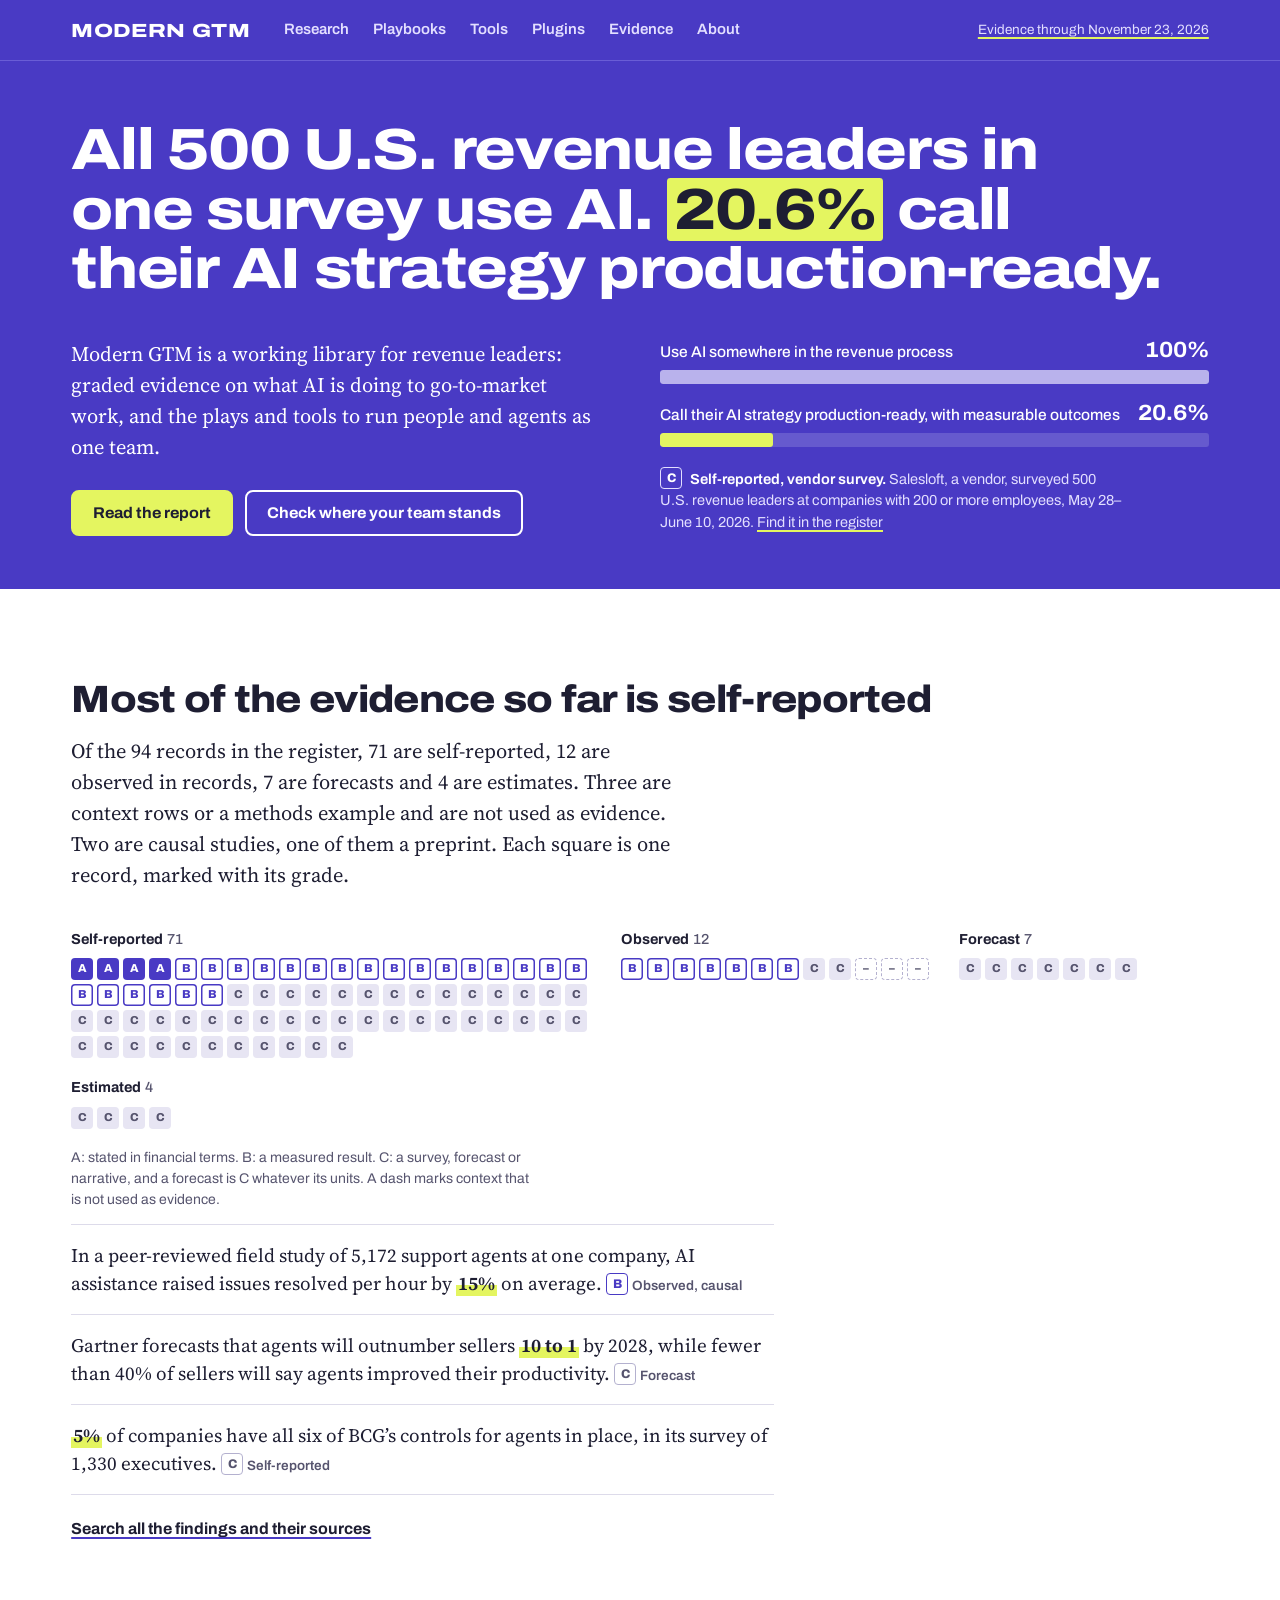
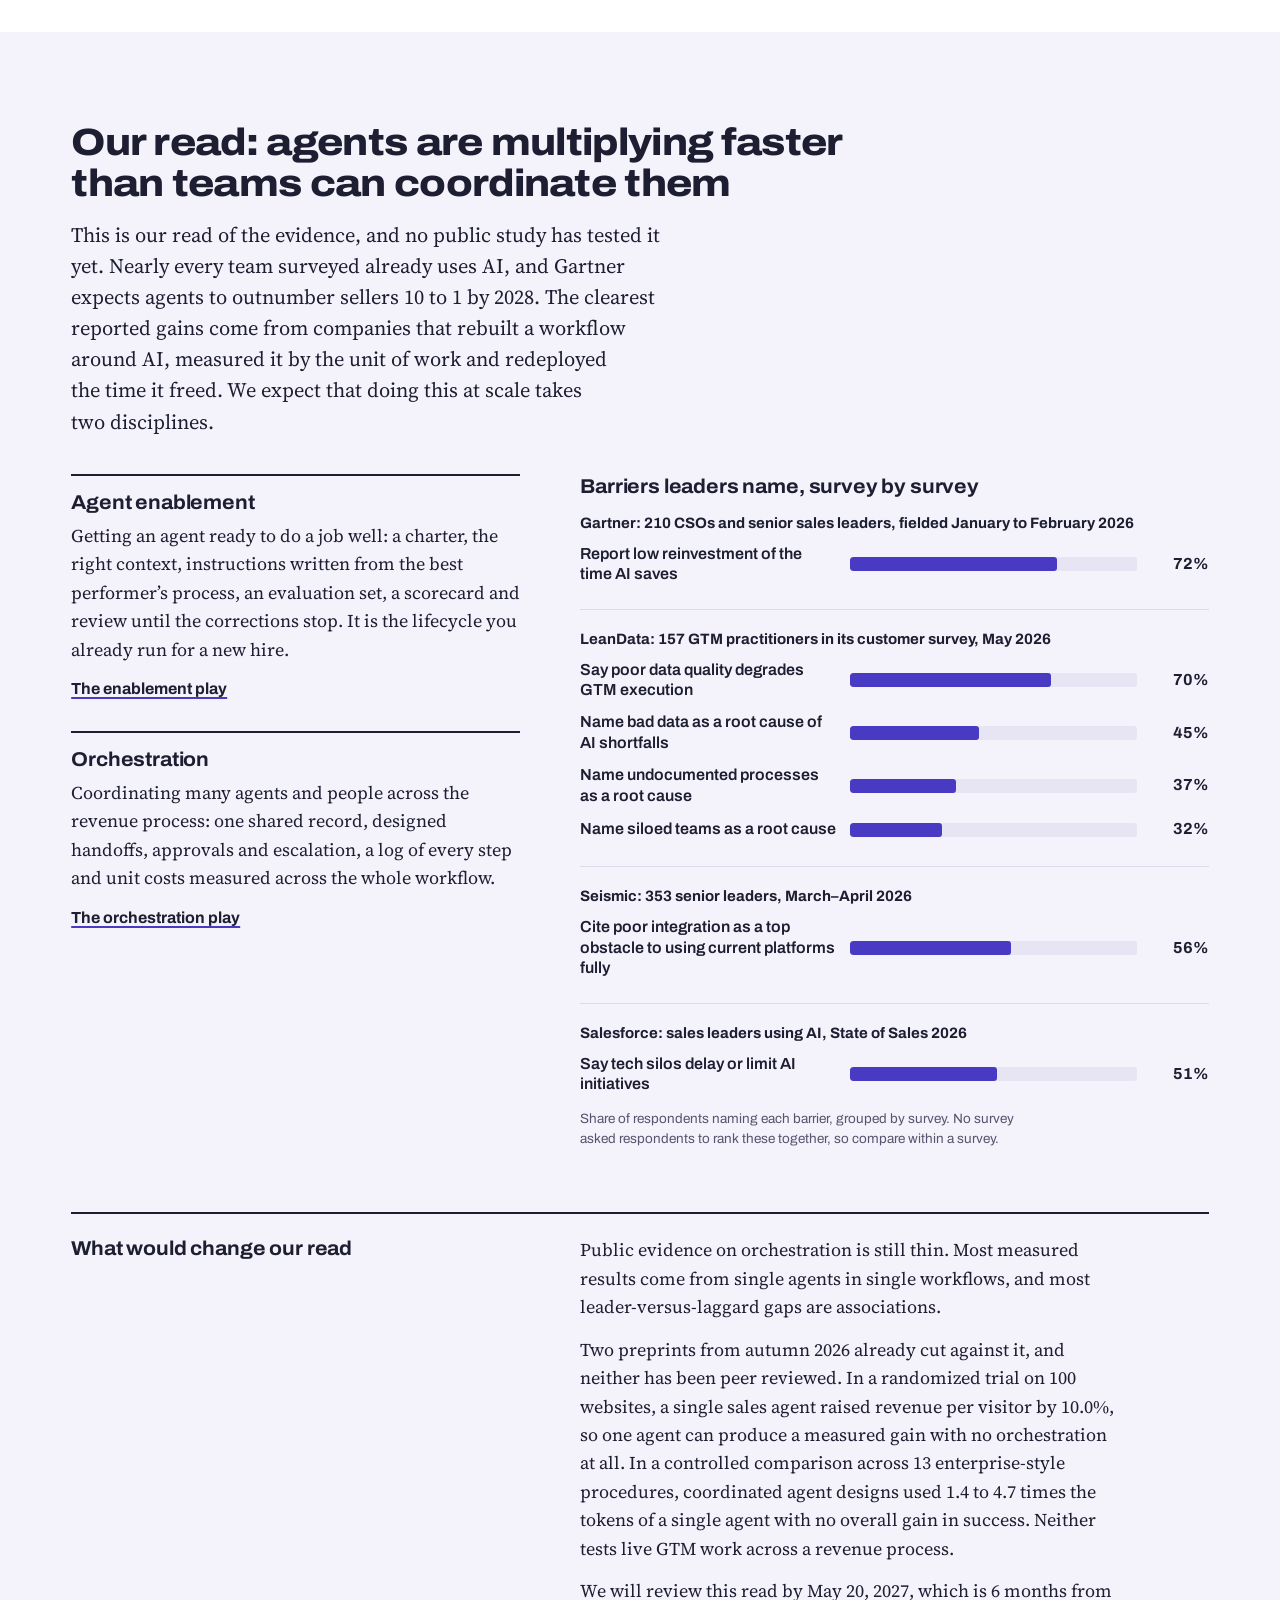
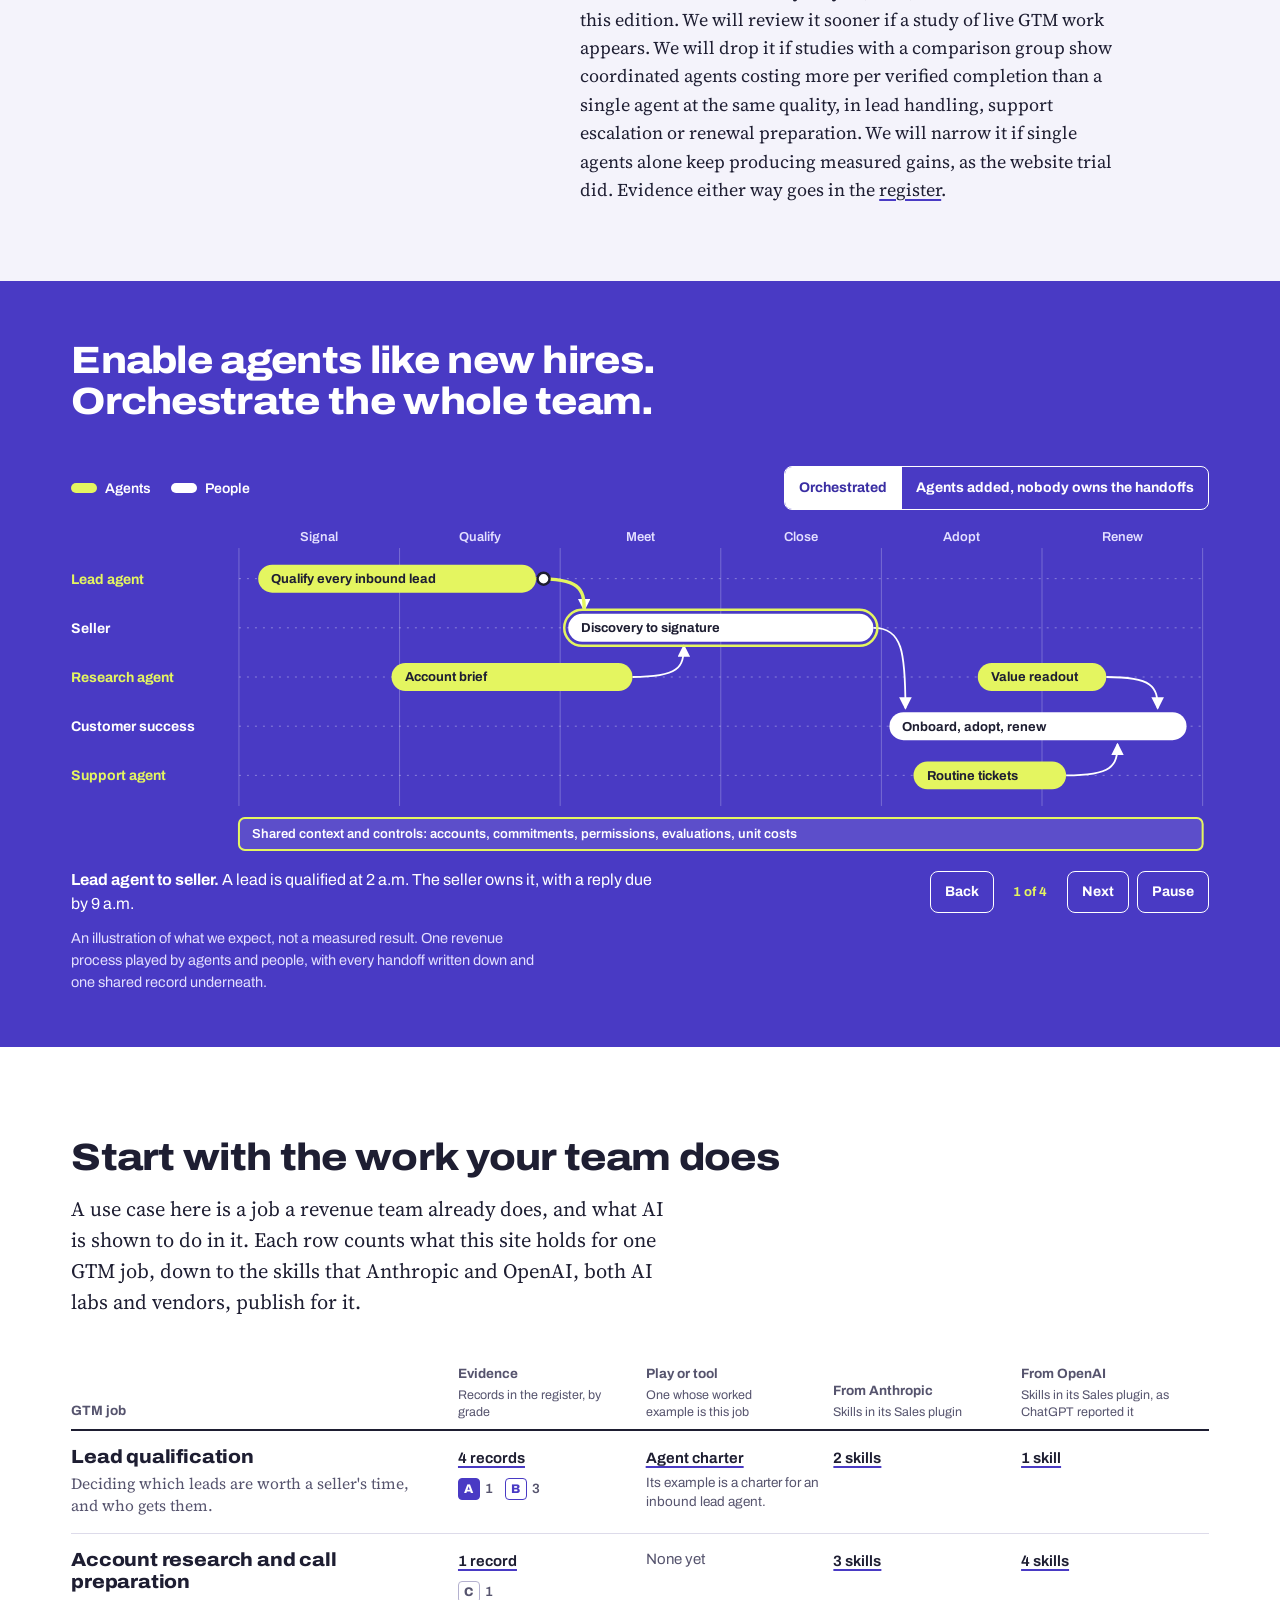
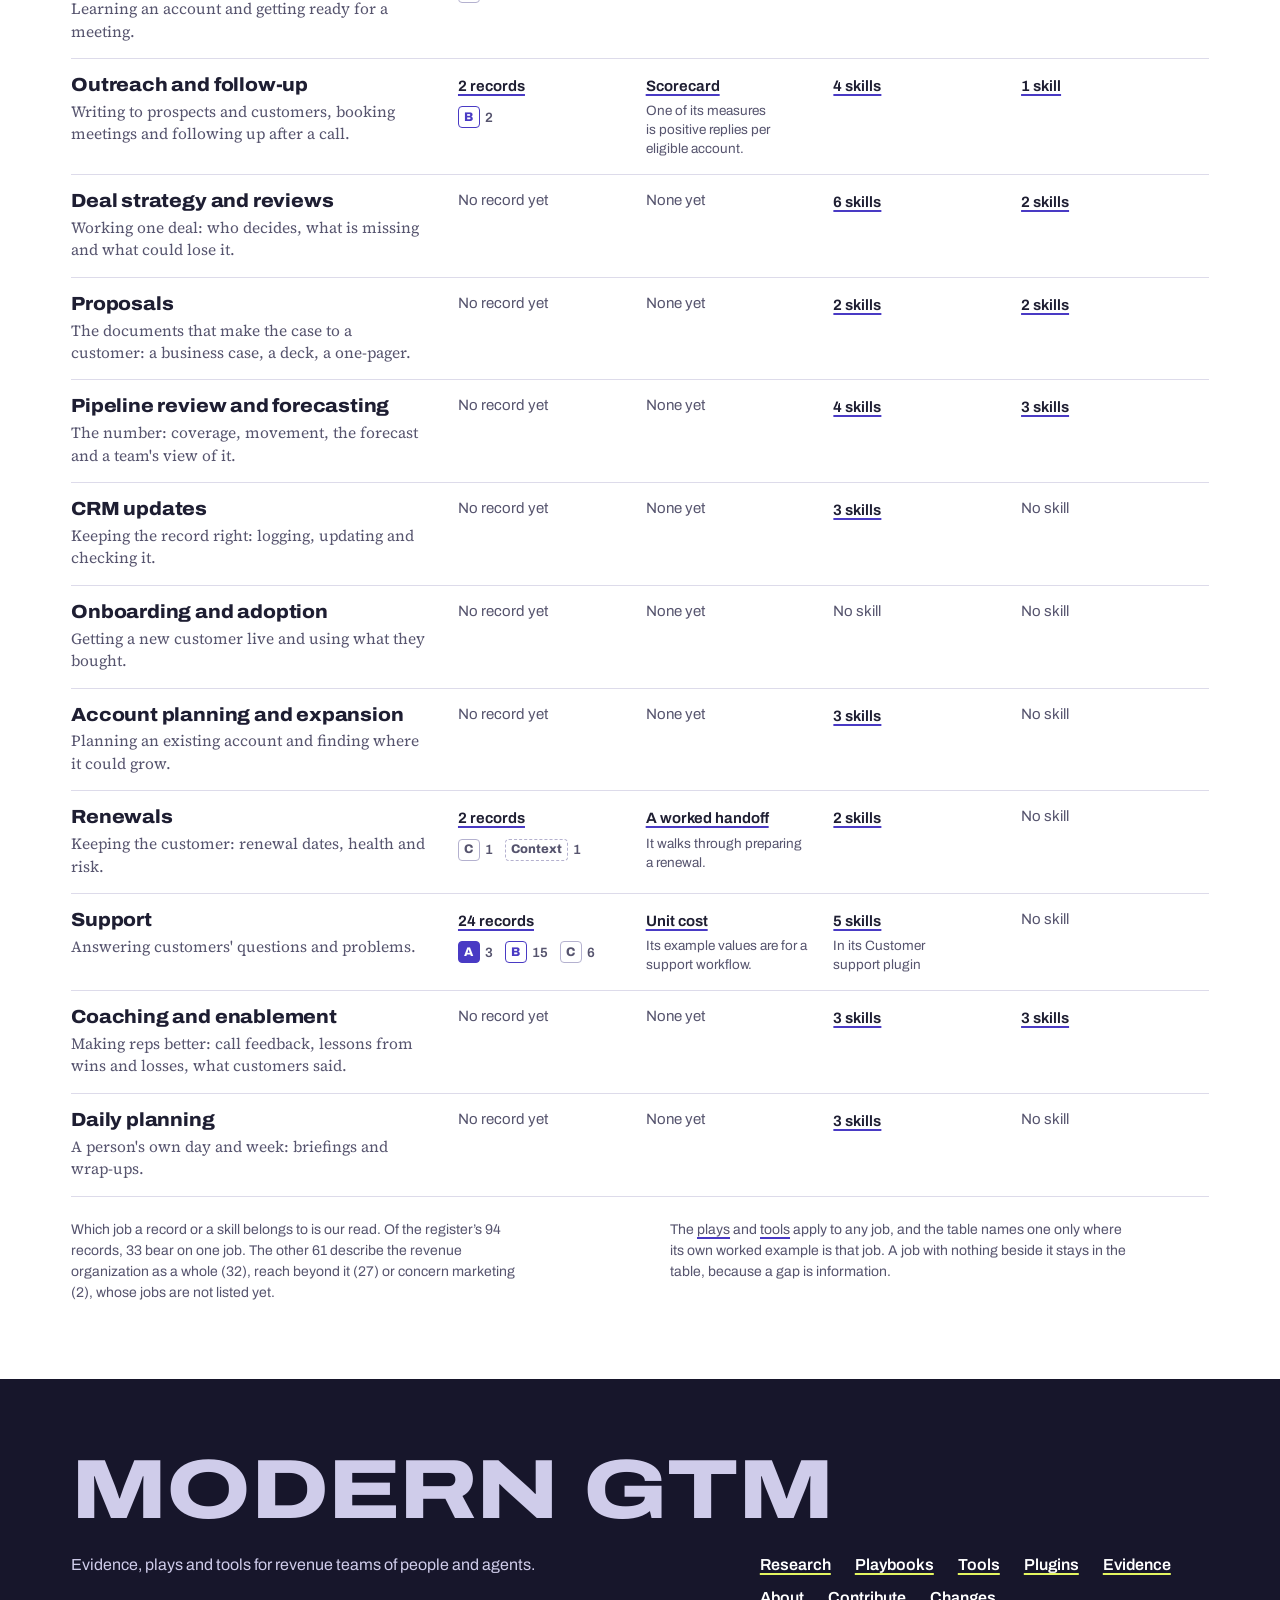
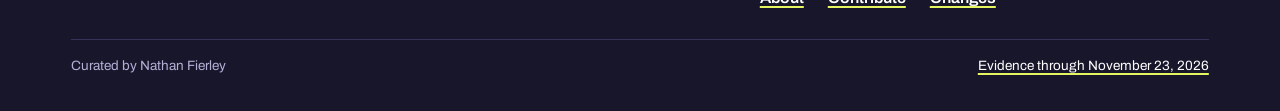
==== public/index.html @ e77eaec2 "Launch moderngtm.ai The site as it will be served at https://moderngtm.ai/: the evidence register of" ====
<!DOCTYPE html>
<html lang="en">
<head>
<meta charset="utf-8">
<meta name="viewport" content="width=device-width, initial-scale=1">
<title>Modern GTM</title>
<meta name="description" content="Evidence, plays and tools for revenue teams of people and agents: graded research on AI in go-to-market, with playbooks for agent enablement and orchestration.">
<meta name="theme-color" content="#493AC4">
<link rel="icon" href="data:image/svg+xml,%3Csvg xmlns='http://www.w3.org/2000/svg' viewBox='0 0 32 32'%3E%3Crect width='32' height='32' rx='7' fill='%23493AC4'/%3E%3Crect x='6' y='9' width='14' height='5' rx='2.5' fill='%23E4F560'/%3E%3Crect x='12' y='18' width='14' height='5' rx='2.5' fill='%23fff'/%3E%3C/svg%3E">
<meta property="og:title" content="Modern GTM">
<meta property="og:description" content="Evidence, plays and tools for revenue teams of people and agents: graded research on AI in go-to-market, with playbooks for agent enablement and orchestration.">
<meta property="og:type" content="website">
<link rel="canonical" href="https://moderngtm.ai/">
<meta property="og:url" content="https://moderngtm.ai/">
<meta property="og:site_name" content="Modern GTM">
<meta property="og:image" content="https://moderngtm.ai/og.png">
<meta property="og:image:width" content="1200">
<meta property="og:image:height" content="630">
<meta property="og:image:alt" content="Modern GTM: evidence, plays and tools for revenue teams of people and agents">
<meta name="twitter:card" content="summary_large_image">
<link rel="sitemap" type="application/xml" href="sitemap.xml">
<link rel="alternate" type="application/json" href="evidence.json" title="Modern GTM evidence register">
<script type="application/ld+json">{"@context": "https://schema.org", "@graph": [{"@type": "WebSite", "name": "Modern GTM", "description": "Evidence, plays and tools for revenue teams of people and agents: graded research on AI in go-to-market, with playbooks for agent enablement and orchestration.", "inLanguage": "en", "dateModified": "2026-11-23"}, {"@type": "Report", "name": "AI and the Redefinition of GTM Work: Leaders, Laggards and the Evidence", "author": {"@type": "Person", "name": "Nathan Fierley"}, "dateModified": "2026-11-23", "about": ["AI in go-to-market", "AI agents in sales, marketing, customer success and support"]}, {"@type": "Dataset", "name": "Modern GTM evidence register", "description": "94 graded records on AI in go-to-market work, each with its population, period, basis, grade and source. Most are self-reported, and vendor sources are flagged. Compiled and checked against sources by Claude, an AI model made by Anthropic, rechecked by a second AI model, GPT-6.2 Astra, made by OpenAI, and edited by Nathan Fierley. Not peer reviewed.", "dateModified": "2026-11-23", "editor": {"@type": "Person", "name": "Nathan Fierley"}, "distribution": {"@type": "DataDownload", "encodingFormat": "application/json", "contentUrl": "evidence.json"}}]}</script>
<link rel="preload" href="fonts/archivo-latin-wdth-normal.woff2" as="font" type="font/woff2" crossorigin>
<link rel="preload" href="fonts/source-serif-4-latin-opsz-normal.woff2" as="font" type="font/woff2" crossorigin>
<style>
@font-face{font-family:"Archivo";font-style:normal;font-display:swap;font-weight:100 900;font-stretch:62% 125%;src:url(fonts/archivo-latin-wdth-normal.woff2) format("woff2");unicode-range:U+0000-00FF,U+0131,U+0152-0153,U+02BB-02BC,U+02C6,U+02DA,U+02DC,U+0304,U+0308,U+0329,U+2000-206F,U+20AC,U+2122,U+2191,U+2193,U+2212,U+2215,U+FEFF,U+FFFD}
@font-face{font-family:"Archivo";font-style:normal;font-display:swap;font-weight:100 900;font-stretch:62% 125%;src:url(fonts/archivo-latin-ext-wdth-normal.woff2) format("woff2");unicode-range:U+0100-02BA,U+02BD-02C5,U+02C7-02CC,U+02CE-02D7,U+02DD-02FF,U+0304,U+0308,U+0329,U+1D00-1DBF,U+1E00-1E9F,U+1EF2-1EFF,U+2020,U+20A0-20AB,U+20AD-20C4,U+2113,U+2C60-2C7F,U+A720-A7FF}
@font-face{font-family:"Source Serif 4";font-style:normal;font-display:swap;font-weight:200 900;src:url(fonts/source-serif-4-latin-opsz-normal.woff2) format("woff2");unicode-range:U+0000-00FF,U+0131,U+0152-0153,U+02BB-02BC,U+02C6,U+02DA,U+02DC,U+0304,U+0308,U+0329,U+2000-206F,U+20AC,U+2122,U+2191,U+2193,U+2212,U+2215,U+FEFF,U+FFFD}
@font-face{font-family:"Source Serif 4";font-style:normal;font-display:swap;font-weight:200 900;src:url(fonts/source-serif-4-latin-ext-opsz-normal.woff2) format("woff2");unicode-range:U+0100-02BA,U+02BD-02C5,U+02C7-02CC,U+02CE-02D7,U+02DD-02FF,U+0304,U+0308,U+0329,U+1D00-1DBF,U+1E00-1E9F,U+1EF2-1EFF,U+2020,U+20A0-20AB,U+20AD-20C4,U+2113,U+2C60-2C7F,U+A720-A7FF}
@font-face{font-family:"Source Serif 4";font-style:italic;font-display:swap;font-weight:200 900;src:url(fonts/source-serif-4-latin-opsz-italic.woff2) format("woff2");unicode-range:U+0000-00FF,U+0131,U+0152-0153,U+02BB-02BC,U+02C6,U+02DA,U+02DC,U+0304,U+0308,U+0329,U+2000-206F,U+20AC,U+2122,U+2191,U+2193,U+2212,U+2215,U+FEFF,U+FFFD}
@font-face{font-family:"Source Serif 4";font-style:italic;font-display:swap;font-weight:200 900;src:url(fonts/source-serif-4-latin-ext-opsz-italic.woff2) format("woff2");unicode-range:U+0100-02BA,U+02BD-02C5,U+02C7-02CC,U+02CE-02D7,U+02DD-02FF,U+0304,U+0308,U+0329,U+1D00-1DBF,U+1E00-1E9F,U+1EF2-1EFF,U+2020,U+20A0-20AB,U+20AD-20C4,U+2113,U+2C60-2C7F,U+A720-A7FF}
.asof a{text-decoration-color:var(--lime)}.asof a:hover{color:var(--lime)}
</style>
<script>document.documentElement.classList.add('js')</script>
<style>
/* VOICE work: a research library for revenue leaders; exact, calm, every figure dated and graded
   IDEA a conductor's annotated score: parts for people and agents, handoffs as ties, key figures marked in highlighter
   PICTURE the score, full width in the violet opener, with a switch that removes the handoffs to show what stalls
   COLOUR violet field #493AC4 for masthead and openers, white reading ground, ink #1E1E32, lime #E4F560 for agents and marks
   TYPE Archivo, expanded and heavy for display, regular for interface; Source Serif 4 for reading text
   LAYOUT laptop: violet opener, headline across the top, score beneath; white columns on a strict left edge; phone: title, actions, score */
:root{color-scheme:light dark;--bg:light-dark(#FFFFFF,#121124);--card:light-dark(#FFFFFF,#1A1932);--ink:light-dark(#1E1E32,#EFEEF8);--muted:light-dark(#56546E,#B7B4D0);--line:light-dark(#DDDBEA,#34325A);--ctl:light-dark(#8A88A3,#7F7CA6);--soft:light-dark(#F4F3FB,#1C1B38);--link:light-dark(#493AC4,#B6ACFF);--hl:light-dark(#E4F560,rgba(228,245,96,.28));--trk:light-dark(#E7E5F3,#2A2850);--quiet:light-dark(#B4B1CF,#5A5790);--c2:light-dark(#8E84E0,#8E84E0);--c3:light-dark(#CBC6F3,#4B4790);--v:#493AC4;--v2:#3A2EA3;--vt:#E3DFFF;--vline:#6A5DD6;--lime:#E4F560;--night:#17162B;--disp:"Archivo","Helvetica Neue",Arial,sans-serif;--serif:"Source Serif 4",Georgia,"Times New Roman",serif;--mono:ui-monospace,"SF Mono",Menlo,Consolas,monospace}
:root[data-theme=light]{color-scheme:light}
:root[data-theme=dark]{color-scheme:dark}
*{box-sizing:border-box;min-width:0}
html{scroll-padding-top:84px;-webkit-text-size-adjust:100%}
body{margin:0;background:var(--bg);color:var(--ink);font:400 16px/1.55 var(--disp);overflow-x:clip;-webkit-font-smoothing:antialiased;text-rendering:optimizeLegibility}
::selection{background:var(--lime);color:#1E1E32}
a{color:inherit;text-decoration-color:var(--link);text-decoration-thickness:2px;text-underline-offset:3px}
a:hover{color:var(--link)}
:focus-visible{outline:3px solid var(--link);outline-offset:2px;border-radius:4px}
:is(.mast,.open,.foot) :focus-visible{outline-color:var(--lime)}
.js [data-view]{display:none}
.js [data-view].on{display:block}
h1,h2,h3,h4{font-family:var(--disp);margin:0;text-wrap:balance}
h1{font-weight:800;font-stretch:116%;letter-spacing:-.022em;line-height:1.03;font-size:clamp(32px,4.4vw,54px)}
h1:focus{outline:none}
h2{font-weight:800;font-stretch:112%;letter-spacing:-.018em;line-height:1.08;font-size:clamp(26px,3vw,38px);margin-bottom:16px}
h3{font-weight:700;font-stretch:106%;letter-spacing:-.008em;line-height:1.22;font-size:20px;margin-bottom:8px}
h4,.gh{font-weight:700;font-size:15px;line-height:1.3;margin:0 0 10px;max-width:none}
p{margin:0 0 14px;max-width:60ch;text-wrap:pretty}
ul,ol{margin:0;padding-left:20px}
li{margin:0 0 6px;text-wrap:pretty}
figure{margin:0}
.wrap{max-width:1240px;margin-inline:auto;padding-inline:max(4vw,20px)}
.skip{position:absolute;left:-999px;top:8px;z-index:30;background:var(--lime);color:#1E1E32;padding:10px 14px;border-radius:8px;font-weight:700}
.skip:focus{left:12px}
.lede{font:400 clamp(18px,1.6vw,20.5px)/1.52 var(--serif);max-width:60ch}
.read p,.read{font:400 18px/1.62 var(--serif)}
.read p{max-width:66ch}
.note{font-size:14px;line-height:1.5;color:var(--muted);max-width:58ch;text-wrap:pretty}
.meta{font-size:14.5px;font-weight:500;color:var(--muted)}
.go{font-weight:700}
.scroll{overflow-x:auto;scrollbar-color:var(--quiet) transparent}

/* masthead and openers */
.mast{background:var(--v);color:#fff;border-bottom:1px solid var(--vline)}
.mast .wrap{display:flex;align-items:center;gap:0 34px;flex-wrap:wrap;min-height:60px}
.wm{font:800 19px/1 var(--disp);font-stretch:125%;letter-spacing:.02em;text-transform:uppercase;color:#fff;text-decoration:none;padding:14px 0;white-space:nowrap}
.wm:hover{color:var(--lime)}
.nav{display:flex;gap:0 24px;overflow-x:auto;scrollbar-width:none}
.nav a{flex:none;color:var(--vt);font-weight:600;font-size:15px;text-decoration:none;padding:13px 0 10px;border-bottom:3px solid transparent}
.nav a:hover{color:#fff}
.nav a[aria-current=page]{color:#fff;border-bottom-color:var(--lime)}
.asof{margin-left:auto;font-size:13.5px;color:var(--vt);white-space:nowrap}
@media(max-width:1000px){.asof{display:none}}
@media(min-width:900px){.mast{position:sticky;top:0;z-index:20}}
.open{background:var(--v);color:#fff;padding:clamp(30px,4.6vw,60px) 0 clamp(30px,4.2vw,54px)}
.open h1{max-width:20em}
.open .lede{color:#fff;margin:16px 0 0}
.open .sub{color:var(--vt);font-size:15px;margin:16px 0 0}
.open a{text-decoration-color:var(--lime)}
.open a:hover{color:var(--lime)}
.hero h1{font-size:clamp(34px,5.2vw,64px);max-width:16em}
.t2{font-size:clamp(27px,3.4vw,42px)}
.acts{display:flex;flex-wrap:wrap;gap:12px;margin-top:26px}
.subnav{display:flex;flex-wrap:wrap;gap:8px 10px;margin-top:24px}
.subnav a{border:1.5px solid rgba(255,255,255,.75);border-radius:8px;padding:9px 14px;font-weight:700;font-size:14.5px;line-height:1.2;text-decoration:none;color:#fff;transition:background .15s,color .15s}
.subnav a:hover{background:#fff;color:var(--v2)}

/* buttons */
.btn{display:inline-flex;align-items:center;justify-content:center;min-height:46px;padding:11px 20px;border-radius:8px;border:2px solid var(--ink);background:transparent;color:var(--ink);font:700 15.5px/1.15 var(--disp);font-stretch:104%;text-decoration:none;cursor:pointer;transition:background .15s,color .15s,border-color .15s}
.btn:hover{background:var(--ink);color:var(--bg)}
.btn:active{transform:translateY(1px)}
.btn.pri{background:var(--v);border-color:var(--v);color:#fff}
.btn.pri:hover{background:var(--v2);border-color:var(--v2);color:#fff}
.open .btn{border-color:#fff;color:#fff}
.open .btn:hover{background:#fff;color:var(--v2)}
.open .btn.pri{background:var(--lime);border-color:var(--lime);color:#1E1E32}
.open .btn.pri:hover{background:#fff;border-color:#fff;color:#1E1E32}
.tbar{display:flex;flex-wrap:wrap;gap:12px;align-items:center;margin-top:20px}

/* the score */
.score{margin-top:clamp(28px,3.6vw,44px)}
.sbar{display:flex;flex-wrap:wrap;gap:10px 24px;align-items:center;justify-content:space-between;margin-bottom:14px}
.leg{display:flex;flex-wrap:wrap;gap:6px 20px;font-size:14px;font-weight:600}
.leg i{display:inline-block;width:26px;height:10px;border-radius:5px;margin-right:8px}
.leg .a i{background:var(--lime)}
.leg .p i{background:#fff}
.seg{display:inline-flex;border:1.5px solid #fff;border-radius:8px;overflow:hidden}
.seg button{min-height:42px;padding:8px 14px;border:0;background:transparent;color:#fff;font:700 14px/1.15 var(--disp);cursor:pointer}
.seg button+button{border-left:1.5px solid #fff}
.seg button[aria-pressed=true]{background:#fff;color:var(--v2)}
.seg button:not([aria-pressed=true]):hover{background:rgba(255,255,255,.14)}
.seg button:focus-visible{outline-offset:-4px}
.fig{position:relative;min-height:330px}
.fig>svg{position:absolute;inset:0;width:100%;height:100%}
.score figcaption{font-size:14.5px;line-height:1.5;color:var(--vt);margin-top:12px;max-width:58ch}
svg text{font-family:var(--disp)}
.sc-col{stroke:rgba(255,255,255,.26)}
.sc-lane{stroke:rgba(255,255,255,.36);stroke-dasharray:2 6}
.sc-stage{fill:var(--vt);font-size:13px;font-weight:600}
.sc-name{font-size:14px;font-weight:700;fill:#fff}
.sc-name.a{fill:var(--lime)}
.sc-bar.a{fill:var(--lime)}
.sc-bar.p{fill:#fff}
.sc-in{fill:#1E1E32;font-size:13px;font-weight:700}
.sc-tie{fill:none;stroke:#fff;stroke-width:1.8}
.sc-tie.x{stroke-dasharray:3 5;opacity:.65}
.sc-arr{fill:#fff}
.sc-cut{stroke:#fff;stroke-width:2.2;stroke-linecap:round;fill:none}
.sc-why{fill:#fff;font-size:13px;font-weight:600;paint-order:stroke;stroke:var(--v);stroke-width:6px;stroke-linejoin:round}
.sc-bed{fill:rgba(255,255,255,.1);stroke:rgba(255,255,255,.6)}
.sc-bed.x{fill:none;stroke-dasharray:4 5}
.sc-bedt{fill:#fff;font-size:13px;font-weight:600}
.sc-tok{fill:#fff;stroke:#1E1E32;stroke-width:2.5}
.sc-tok.park{fill:var(--v);stroke:#fff}
.sc-run{fill:none;stroke:var(--lime);stroke-width:3.4;stroke-dasharray:1;stroke-dashoffset:1;animation:scrun .9s cubic-bezier(.4,0,.2,1) forwards}
.sc-run.x{stroke:#fff}
.sc-ring{fill:none;stroke:var(--lime);stroke-width:2.5;opacity:0;animation:scin .3s ease-out .85s forwards}
.sc-bedhi{fill:none;stroke:var(--lime);stroke-width:2;opacity:0;animation:scin .3s ease-out .95s forwards}
.sc-bedhi.x{fill:rgba(255,255,255,.12);stroke:#fff}
@keyframes scrun{to{stroke-dashoffset:0}}
@keyframes scin{to{opacity:1}}
/* the steps under the score: a plain list without scripts, one line at a time with them */
.say{display:grid;grid-template-columns:minmax(0,1fr) auto;gap:12px 24px;align-items:center;margin-top:14px}
.sc-steps{margin:0;padding-left:1.4em;font-size:16px;line-height:1.5;max-width:66ch}
.sc-steps li{text-wrap:pretty}
.sc-steps li+li{margin-top:6px}
.sc-steps em{font-style:normal;font-weight:700;color:var(--vt)}
.sc-steps.live{display:grid;list-style:none;padding:0}
.sc-steps.live>li{grid-area:1/1;margin:0;visibility:hidden}
.sc-steps.live>li.cur{visibility:visible}
.sc-steps.live em,.sc-steps.live[data-on="1"] .s-off,.sc-steps.live[data-on="0"] .s-on{display:none}
.sayc{display:flex;align-items:center;gap:8px}
.sayc[hidden]{display:none}
.sayc .n{min-width:4.4em;text-align:center;font:700 13px/1 var(--disp);color:var(--lime)}
.sayc button{min-height:42px;padding:8px 14px;border:1.5px solid #fff;border-radius:8px;background:transparent;color:#fff;font:700 14px/1.15 var(--disp);cursor:pointer}
.sayc button:hover{background:rgba(255,255,255,.14)}
@media(max-width:760px){.say{grid-template-columns:minmax(0,1fr)}}
/* on a phone the long label wraps and the short one keeps its width */
@media(max-width:520px){.sbar .seg{display:flex;width:100%}.sbar .seg button{padding:8px 10px}.sbar .seg button:first-child{flex:0 0 auto}}

/* sections and grids */
.sec{padding-block:clamp(52px,7vw,100px) clamp(44px,6vw,84px)}
.sec.soft{background:var(--soft)}
.sec.tight{padding-block:clamp(40px,5vw,64px)}
.sec>.wrap>h2{max-width:24em}
.sec .lede{margin-bottom:clamp(24px,3vw,36px)}
.g2,.g57,.g75{display:grid;gap:36px 60px;align-items:start}
.g2{grid-template-columns:minmax(0,1fr) minmax(0,1fr)}
.g57{grid-template-columns:minmax(0,5fr) minmax(0,7fr)}
.g75{grid-template-columns:minmax(0,7fr) minmax(0,5fr)}
.mt{margin-top:clamp(36px,5vw,60px)}

/* marks, highlighter, evidence strip */
.mk{display:inline-grid;place-items:center;min-width:22px;height:22px;padding:0 5px;border-radius:4px;border:1.5px solid var(--quiet);color:var(--muted);font:800 12.5px/1 var(--disp);white-space:nowrap;vertical-align:2px}
.mk-A{background:var(--link);border-color:var(--link);color:var(--bg)}
.mk-B{border-color:var(--link);color:var(--link)}
.mk-x{border-style:dashed}
.hl{background:linear-gradient(transparent 56%,var(--hl) 56%);padding-inline:2px;font-weight:650}
.tag{font:600 13.5px/1.2 var(--disp);color:var(--muted);white-space:nowrap;margin-left:4px}
.strip{display:flex;flex-wrap:wrap;gap:18px 30px;margin:0 0 18px}
.sg{display:grid;gap:8px;align-content:start}
.sg b{font-size:14.5px;font-weight:700}
.sg b span{font-weight:500;color:var(--muted);margin-left:4px}
.cells{display:flex;flex-wrap:wrap;gap:4px;max-width:520px}
.cell{width:22px;height:22px;border-radius:4px;display:grid;place-items:center;font:800 11.5px/1 var(--disp);font-style:normal}
.cell.A{background:var(--link);color:var(--bg)}
.cell.B{box-shadow:inset 0 0 0 1.5px var(--link);color:var(--link)}
.cell.C{background:var(--trk);color:var(--muted)}
.cell.x{border:1.5px dashed var(--quiet);color:var(--muted)}
.finds{list-style:none;padding:0;margin:0}
.finds li{font:400 19px/1.5 var(--serif);padding:16px 0;border-top:1px solid var(--line);margin:0;max-width:46em}
.finds li:last-child{border-bottom:1px solid var(--line)}

/* definitions, index, log */
.def{border-top:2px solid var(--ink);padding-top:14px}
.def+.def{margin-top:30px}
.def p{font:400 18px/1.58 var(--serif)}
.def .go{font:700 16px/1.4 var(--disp);margin:0}
.weak{display:grid;grid-template-columns:minmax(0,5fr) minmax(0,7fr);gap:14px 60px;margin-top:clamp(40px,5vw,64px);padding-top:22px;border-top:2px solid var(--ink)}
.weak p{font:400 18px/1.58 var(--serif)}
.idx{list-style:none;padding:0;margin:8px 0 0;border-top:2px solid var(--ink)}
.idx li{margin:0;border-bottom:1px solid var(--line)}
.idx a{display:grid;grid-template-columns:minmax(0,5fr) minmax(0,7fr) auto;gap:6px 60px;align-items:baseline;margin-inline:-14px;padding:22px 14px;border-radius:6px;text-decoration:none;transition:background-color .18s}
.idx a::after{content:"\2192";align-self:center;font:700 24px/1 var(--disp);margin-left:-36px;transition:transform .2s cubic-bezier(.2,.8,.2,1)}
.idx b{font:800 clamp(22px,2.8vw,34px)/1.1 var(--disp);font-stretch:112%;letter-spacing:-.015em}
.idx span{font:400 18px/1.5 var(--serif);color:var(--muted)}
.idx a:hover{background:var(--hl);color:var(--ink)}
.idx a:hover::after{transform:translateX(6px)}
.idx a:hover span{color:var(--ink)}
.log{list-style:none;padding:0;margin:0;border-top:2px solid var(--ink)}
.log li{display:grid;grid-template-columns:11.5em minmax(0,1fr);gap:4px 28px;padding:14px 0;border-bottom:1px solid var(--line);margin:0}
.log b{font-weight:700;font-variant-numeric:tabular-nums}
.f8{list-style:none;padding:0;margin:0;counter-reset:f;border-bottom:1px solid var(--line)}
.f8 li{counter-increment:f;display:grid;grid-template-columns:1.9em minmax(0,1fr);padding:10px 0;border-top:1px solid var(--line);margin:0;font:400 17px/1.45 var(--serif)}
.f8 li::before{content:counter(f);font:800 15px/1.65 var(--disp);color:var(--link)}

/* bars */
.rows{display:grid;gap:11px}
.row{display:grid;grid-template-columns:minmax(0,16em) minmax(0,1fr) 3.6em;gap:14px;align-items:center}
.lab{font-weight:600;line-height:1.3}
.lab small{display:block;font-weight:400;font-size:13.5px;color:var(--muted);margin-top:2px}
.trk{height:14px;background:var(--trk);border-radius:3px;overflow:hidden;display:flex}
.trk i{display:block;height:100%;background:var(--link);border-radius:3px}
.row.q .trk i,.pr.q .trk i{background:var(--quiet)}
.row.o .trk i{background:transparent;box-shadow:inset 0 0 0 2px var(--link)}
.row>b,.pr>b{text-align:right;font-weight:700;font-variant-numeric:tabular-nums;white-space:nowrap}
.trk.st{height:22px;gap:2px;background:transparent}
.trk.st i{border-radius:3px}
.trk.st .s2{background:var(--c2)}
.trk.st .s3{background:var(--quiet)}
.stl{display:flex;flex-wrap:wrap;gap:4px 18px;font-size:14px;font-weight:600;margin:8px 0 0}
.stl span::before{content:"";display:inline-block;width:10px;height:10px;border-radius:2px;margin-right:6px;background:var(--link)}
.stl .s2::before{background:var(--c2)}
.stl .s3::before{background:var(--quiet)}
.grp+.grp{margin-top:24px;padding-top:20px;border-top:1px solid var(--line)}
.pair{display:grid;gap:5px}
.pair+.pair{margin-top:16px}
.pr{display:grid;grid-template-columns:5.2em minmax(0,1fr) 3.2em;gap:10px;align-items:center;font-size:14px}
.figs4{display:grid;grid-template-columns:repeat(2,minmax(0,1fr));gap:52px 64px}
.figs4 h3{margin-bottom:18px;max-width:22em}
figcaption:where(:not(.plg *)){font-size:13.5px;line-height:1.45;color:var(--muted);margin-top:14px;max-width:58ch;text-wrap:pretty}

/* tables */
table{width:100%;border-collapse:collapse;font-size:15px;line-height:1.45}
th{text-align:left;font-weight:700;font-size:13.5px;color:var(--muted);border-bottom:2px solid var(--ink);padding:10px 14px 8px 0;vertical-align:bottom}
td{border-bottom:1px solid var(--line);padding:12px 14px 12px 0;vertical-align:top;text-wrap:pretty}
td:first-child{font-weight:650}
td a:where(:not(.plg *)){display:block;font-size:14px;line-height:1.35}
td a+a:where(:not(.plg *)){margin-top:9px}
.by{display:block;font-weight:500;font-size:12.5px;line-height:1.3;color:var(--muted);margin-top:3px}
.by a{display:inline;font-size:inherit;line-height:inherit}

/* playbooks */
.layers{list-style:none;padding:0;margin:0;display:grid;gap:6px}
.layers li{display:grid;grid-template-columns:minmax(0,9.5em) minmax(0,1fr);gap:16px;align-items:center;padding:14px 18px;border-radius:10px;margin:0;border:1.5px solid var(--line);background:var(--card)}
.layers b{font:800 17px/1.2 var(--disp);font-stretch:108%}
.layers .a{background:var(--lime);border-color:var(--lime);color:#1E1E32}
.layers .o{background:var(--v);border-color:var(--v);color:#fff}
.layers .c{background:var(--soft)}
.princ{list-style:none;padding:0;margin:0;border-bottom:1px solid var(--line)}
.princ li{border-top:1px solid var(--line);padding:13px 0 11px;margin:0}
.princ b{display:block;font-size:17px;font-stretch:104%}
.phases{display:grid;grid-template-columns:minmax(0,1fr) 9em minmax(0,1fr) 9em minmax(0,1fr)}
.phase{border:1.5px solid var(--ink);border-radius:12px;padding:20px 20px 12px;background:var(--card)}
.phase h3,.phase h4{font-size:18px;font-stretch:106%;margin-bottom:12px}
.gate{display:flex;flex-direction:column;justify-content:center;align-items:center;padding:0 10px;font-size:13.5px;line-height:1.35;text-align:center;position:relative}
.gate::before{content:"";position:absolute;left:0;right:0;top:50%;border-top:2px dashed var(--quiet)}
.gate span{position:relative;background:var(--bg);padding:6px 4px}
.soft .gate span{background:var(--soft)}
.thru{margin:14px 0 0;max-width:none;border:1.5px solid var(--line);border-radius:10px;background:var(--soft);padding:10px 16px;font-size:14.5px;line-height:1.45}
.gate b{display:grid;place-items:center;width:30px;height:30px;margin:0 auto 6px;border-radius:4px;background:var(--lime);color:#1E1E32;font:800 15px/1 var(--disp)}
.wk{counter-reset:w;list-style:none;padding:0;margin:0;border-bottom:1px solid var(--line)}
.wk li{counter-increment:w;display:grid;grid-template-columns:2em minmax(0,1fr);padding:12px 0;border-top:1px solid var(--line);margin:0}
.wk li::before{content:counter(w);font:800 16px/1.5 var(--disp);color:var(--link)}

/* tools */
.tool{border:1.5px solid var(--line);border-radius:14px;background:var(--card);padding:clamp(20px,3vw,36px)}
.tool+.tool{margin-top:clamp(28px,4vw,44px)}
.tool>h2{font-size:clamp(23px,2.5vw,30px);margin-bottom:8px}
.tool>.note{margin-bottom:22px}
.fgrid{display:grid;grid-template-columns:repeat(2,minmax(0,1fr));gap:16px 20px}
.f{display:grid;gap:6px;align-content:start}
.f>span{font-weight:650;font-size:14.5px;line-height:1.3}
.f small{font-size:13.5px;line-height:1.35;color:var(--muted)}
.f.w{grid-column:1/-1}
input,textarea,select{font:500 16px/1.4 var(--disp);color:var(--ink);background:var(--bg);border:1.5px solid var(--ctl);border-radius:8px;padding:10px 12px;min-height:46px;width:100%;caret-color:var(--link);accent-color:var(--link)}
textarea:where(:not(.plg *)){resize:vertical;min-height:74px}
input[type=number]{font-variant-numeric:tabular-nums}
:is(input,textarea,select):focus-visible{outline:3px solid var(--link);outline-offset:1px}
.ig{display:flex}
.ig>span{display:grid;place-items:center;padding:0 12px;border:1.5px solid var(--ctl);background:var(--soft);font-weight:700;color:var(--muted)}
.ig>span:first-child{border-right:0;border-radius:8px 0 0 8px}
.ig>span:last-child{border-left:0;border-radius:0 8px 8px 0}
.ig>span+input{border-radius:0 8px 8px 0}
.ig>input:first-child{border-radius:8px 0 0 8px}
.res{background:var(--soft);border-radius:12px;padding:22px 24px 20px}
.res h3{font-size:17px}
.big{display:grid;grid-template-columns:repeat(2,minmax(0,1fr));gap:14px;margin-top:10px}
.big span{display:block;font-size:14px;font-weight:600}
.big b{display:block;font:800 clamp(30px,3.4vw,44px)/1.05 var(--disp);font-stretch:110%;letter-spacing:-.02em;font-variant-numeric:tabular-nums;white-space:nowrap}
.delta{margin:12px 0 0;font-size:16px}
.cbar{display:flex;gap:2px;height:26px;margin:20px 0 12px}
.cbar i{display:block;height:100%;border-radius:3px;min-width:2px}
.keyl{list-style:none;padding:0;margin:0 0 22px;display:grid;gap:6px;font-size:14px}
.keyl li{display:grid;grid-template-columns:12px minmax(0,1fr) auto;gap:9px;align-items:center;margin:0}
.keyl i{width:12px;height:12px;border-radius:3px}
.keyl b{font-variant-numeric:tabular-nums}
.k1{background:var(--link)}.k2{background:var(--c2)}.k3{background:var(--c3)}.k4{background:var(--ink)}.k5{background:var(--lime);box-shadow:inset 0 0 0 1.5px light-dark(#1E1E32,transparent)}
.why{list-style:none;padding:0;margin:8px 0 14px;display:grid;grid-template-columns:repeat(2,minmax(0,1fr));gap:12px 18px}
.why li{margin:0;font-size:14px;line-height:1.35}
.why b{display:block;font:800 24px/1.1 var(--disp);font-stretch:108%;font-variant-numeric:tabular-nums}
.warn{font-weight:650;color:var(--ink);background:var(--hl);padding:8px 10px;border-radius:6px;margin:0 0 12px}
pre{margin:0;white-space:pre-wrap;overflow-wrap:anywhere;font:500 14px/1.6 var(--mono);background:var(--soft);border-radius:10px;padding:16px 18px}
.cprev{position:sticky;top:84px}
fieldset{border:0;padding:0;margin:0}
legend{font:700 16.5px/1.3 var(--disp);font-stretch:106%;padding:0;margin-bottom:8px}
.ckg{display:grid;grid-template-columns:repeat(3,minmax(0,1fr));gap:24px 36px;margin-top:20px}
.chk{display:flex;gap:12px;align-items:flex-start;padding:11px 0;border-top:1px solid var(--line);cursor:pointer;line-height:1.4}
.chk input{width:20px;height:20px;min-height:0;margin:1px 0 0;flex:none;padding:0}
.kbar{display:grid;grid-template-columns:minmax(0,1fr) auto;gap:16px;align-items:center}
.kbar p{margin:0;font-weight:700;white-space:nowrap}
.meter{height:10px;background:var(--trk);border-radius:999px;overflow:hidden}
.meter i{display:block;height:100%;background:var(--link);border-radius:999px;transition:width .3s cubic-bezier(.2,.8,.2,1)}
.mres{display:grid;grid-template-columns:minmax(0,1fr) minmax(0,1.15fr);gap:20px 40px;align-items:start;background:var(--soft);border-radius:12px;padding:22px 24px}
.lvl{font:800 clamp(25px,3vw,36px)/1.08 var(--disp);font-stretch:112%;letter-spacing:-.02em;color:var(--link);margin:0 0 8px}
.mres p{margin-bottom:8px}
.prof{display:grid;gap:8px}
.prof>div{display:grid;grid-template-columns:minmax(0,12.5em) minmax(0,1fr) 1.4em;gap:10px;align-items:center;font-size:14px}
.prof b{text-align:right;font-variant-numeric:tabular-nums}
.rub{display:grid;grid-template-columns:minmax(0,10.5em) repeat(4,minmax(0,1fr));border-top:2px solid var(--ink);border-bottom:1px solid var(--line);margin-top:22px}
.rub .hd{font-weight:700;font-size:13.5px;color:var(--muted);padding:10px 10px 8px 0}
.rub .hd+.hd{padding-left:12px}
.rub .dim{font:700 16.5px/1.25 var(--disp);font-stretch:106%;padding:14px 10px 14px 0;border-top:1px solid var(--line)}
.opt{display:block;position:relative;padding:12px 12px 14px;border-top:1px solid var(--line);border-left:1px solid var(--line);cursor:pointer;font-size:14.5px;line-height:1.4;transition:background .12s}
.opt input{position:absolute;opacity:0;pointer-events:none;width:1px;height:1px;min-height:0}
.opt b{display:none;font-size:13px;margin-bottom:2px}
.opt:hover{background:var(--soft)}
.opt:has(input:checked){background:var(--v);color:#fff}
.opt:has(input:focus-visible){outline:3px solid var(--link);outline-offset:-3px}

/* evidence register */
.ctrl{display:flex;gap:10px 14px;flex-wrap:wrap;align-items:center;margin:26px 0 14px}
.ctrl input[type=search]{flex:1 1 16em}
.ctrl select{width:auto}
.chips{display:flex;flex-wrap:wrap;gap:6px}
.chips button{min-height:44px;padding:6px 14px;border-radius:8px;border:1.5px solid var(--ctl);background:var(--bg);color:var(--ink);font:700 14px/1.1 var(--disp);cursor:pointer}
.chips button[aria-pressed=true]{background:var(--ink);color:var(--bg);border-color:var(--ink)}
.chips button:not([aria-pressed=true]):hover{border-color:var(--ink);background:var(--soft)}
.count{font-size:14px;color:var(--muted);margin:0 0 6px}

/* report */
.rep{display:grid;grid-template-columns:230px minmax(0,1fr);gap:clamp(28px,4.5vw,72px);align-items:start;padding-block:clamp(32px,4.5vw,56px) clamp(48px,6vw,88px)}
.toc{position:sticky;top:84px;max-height:calc(100vh - 104px);overflow:auto;font-size:14.5px;scrollbar-width:thin}
.toc b{font-size:13.5px;color:var(--muted)}
.toc ol{list-style:none;padding:0;margin:10px 0 0}
.toc li{margin:0}
.toc a{display:block;padding:6px 0;line-height:1.3;color:var(--muted);text-decoration:none}
.toc a:hover{color:var(--ink)}
.toc a[aria-current=true]{color:var(--link);font-weight:700}
.tocm{display:none;border:1.5px solid var(--line);border-radius:10px;padding:4px 16px;margin-bottom:8px}
.tocm summary{font-weight:700;padding:10px 0;cursor:pointer}
.tocm ol{list-style:none;padding:0;margin:0 0 10px}
.tocm a{display:block;padding:8px 0;text-decoration:none;border-top:1px solid var(--line)}
.art{max-width:900px}
.art>p,.art>ul,.art>ol{font:400 18px/1.62 var(--serif);max-width:68ch}
.art li{margin-bottom:8px}
.art>ul,.art>ol{padding-left:22px;margin-bottom:16px}
.art>h2{margin-top:clamp(44px,6vw,72px);padding-top:20px;border-top:2px solid var(--ink)}
.art>h3{margin-top:34px;font-size:22px;margin-bottom:10px}
.art strong{font-weight:650}
.art .scroll{margin:6px 0 24px}
.art figure{margin:6px 0 30px}
.art>p>a,.art li>a{overflow-wrap:anywhere}
.cover{font:400 16.5px/1.58 var(--serif);background:var(--soft);border-radius:10px;padding:16px 20px}

/* footer */
.foot{background:var(--night);color:#fff;padding:clamp(40px,6vw,72px) 0 34px}
.wmx{font:800 clamp(34px,7vw,84px)/.95 var(--disp);font-stretch:125%;letter-spacing:-.01em;text-transform:uppercase;margin:0;max-width:none}
.fcols{display:grid;grid-template-columns:minmax(0,7fr) minmax(0,5fr);gap:24px 60px;margin-top:22px}
.foot p{color:#CFCCEA;margin:0}
.foot a{color:#fff;text-decoration-color:var(--lime)}
.foot a:hover{color:var(--lime)}
.fnav{display:flex;flex-wrap:wrap;gap:8px 24px;font-weight:600}
.fine{display:flex;flex-wrap:wrap;gap:6px 28px;justify-content:space-between;font-size:13.5px;color:#B3B0D6;margin-top:28px;padding-top:16px;border-top:1px solid #34325A}

@media(max-width:1000px){.rep{grid-template-columns:minmax(0,1fr)}.toc{display:none}.tocm{display:block}}
@media(min-width:901px){.art .phases{grid-template-columns:minmax(0,1fr) 7em minmax(0,1fr) 7em minmax(0,1fr)}.art .phase{padding:16px 16px 6px}.art .phase h3{font-size:16px}.art .phase li{font-size:14.5px}.art .gate{font-size:13px;padding:0 6px}}
@media(max-width:900px){.phases{grid-template-columns:minmax(0,1fr)}.gate{padding:14px 0;align-items:flex-start;text-align:left}.gate::before{left:22px;right:auto;top:0;bottom:0;border-top:0;border-left:2px dashed var(--quiet)}.gate span{margin-left:8px;padding:4px 8px}.gate b{margin:0 0 6px}.ckg{grid-template-columns:minmax(0,1fr)}.cprev{position:static}}
@media(max-width:860px){.g2,.g57,.g75,.weak,.figs4,.fcols,.mres{grid-template-columns:minmax(0,1fr)}.res{order:-1}}
@media(max-width:760px){.row{grid-template-columns:minmax(0,1fr) 3.6em}.row .trk{grid-column:1/-1;grid-row:2}.rub{grid-template-columns:minmax(0,1fr)}.rub .hd{display:none}.opt{border-left:0}.opt b{display:block}.idx a{grid-template-columns:minmax(0,1fr) auto;gap:6px 16px}.idx b,.idx span{grid-column:1}.idx a::after{grid-column:2;grid-row:1/span 2;margin-left:0}.layers li{grid-template-columns:minmax(0,1fr);gap:4px}.log li{grid-template-columns:minmax(0,1fr)}.fig{min-height:310px}}
@media(max-width:860px){.stack.wide thead{display:none}.stack.wide tr{display:grid;padding-block:12px;border-bottom:1px solid var(--line)}.stack.wide td{display:flow-root;border:0;padding:3px 0;padding-inline-start:9.5em}.stack.wide td::before{content:attr(data-l);float:inline-start;width:9em;margin-inline-start:-9.5em;font-weight:700;font-size:13px;color:var(--muted)}.stack.wide td:empty{display:none}.stack.wide td:first-child{padding-inline-start:0;padding-bottom:6px;font-size:16px}.stack.wide td:first-child::before{content:none}.regt thead{position:absolute;width:1px;height:1px;overflow:hidden;clip-path:inset(50%)}.regt tr{display:grid;grid-template-columns:minmax(0,1fr) auto;gap:5px 14px;padding:16px 0;border-bottom:1px solid var(--line)}.regt td{display:block;border:0;padding:0}.regt td:nth-child(1){font-size:16px}.regt td:nth-child(5){grid-column:2;grid-row:1}.regt td:nth-child(2),.regt td:nth-child(3),.regt td:nth-child(4),.regt td:nth-child(6){grid-column:1/-1}.regt td:nth-child(3),.regt td:nth-child(4){font-size:14px;color:var(--muted)}.regt td:nth-child(4)::before{content:"Basis: ";font-weight:600}.regt td:nth-child(6){display:flex;flex-wrap:wrap;gap:4px 18px;padding-top:2px}.regt td a+a{margin-top:0}}
@media(max-width:600px){.fgrid,.why{grid-template-columns:minmax(0,1fr)}.stack thead{display:none}.stack tr{display:grid;padding-block:12px;border-bottom:1px solid var(--line)}.stack td{display:flow-root;border:0;padding:3px 0;padding-inline-start:8.5em}.stack td::before{content:attr(data-l);float:inline-start;width:8em;margin-inline-start:-8.5em;font-weight:700;font-size:13px;color:var(--muted)}.stack td:empty{display:none}.stack.wide td{padding-inline-start:8.5em}.stack.wide td::before{width:8em;margin-inline-start:-8.5em}.stack td:first-child{padding-inline-start:0;padding-bottom:6px;font-size:16px}.stack td:first-child::before{content:none}.nav{gap:0 clamp(9px,3.4vw,22px)}.nav a{font-size:14.5px}}
@media(prefers-reduced-motion:reduce){*{transition:none!important}.sc-run,.sc-ring,.sc-bedhi{animation:none;opacity:1;stroke-dashoffset:0}}

/* November 20, 2026: rates listed without bars, tied next moves, the checklist's fourth group */
.rows.nb{gap:0}
.rows.nb .row{grid-template-columns:minmax(0,1fr) auto;align-items:baseline;padding:11px 0;border-top:1px solid var(--line)}
.rows.nb .row:last-child{border-bottom:1px solid var(--line)}
.nm{display:block;margin-top:8px}
.ckg .during{grid-column:1/-1}
.kbar{grid-template-columns:minmax(72px,1fr) minmax(0,auto)}
.kbar p{white-space:normal;text-align:right;max-width:30em}
.regt td:nth-child(6){row-gap:9px}
.finds li{max-width:37em}

/* November 21, 2026: six links in the navigation; on a phone they sit in two rows of three */
@media(max-width:480px){.nav{display:grid;grid-template-columns:repeat(3,max-content);gap:0 clamp(18px,6vw,28px);overflow:visible}.nav a{padding:9px 0 7px}}

/* ---- the plugin area, scoped to .plg ---- */
html.plg-on{scroll-padding-top:68px}
:where(.plg) .vh{position:absolute;width:1px;height:1px;overflow:hidden;clip-path:inset(50%);white-space:nowrap}
.js :where(.plg) .nojs{display:none}
html:not(.js) :where(.plg) .jsonly{display:none}
:where(.plg) [hidden]{display:none!important}
:where(.plg) code{font:500 .92em/1.3 var(--mono);background:var(--soft);padding:1px 5px;border-radius:4px;overflow-wrap:anywhere}
:where(.plg) :is(.open,.hand) code{background:rgba(255,255,255,.16)}
:where(.plg) .skl{text-decoration-thickness:1.5px}
:where(.plg) .skl code{white-space:nowrap;padding-inline:3px}
:where(.plg) .g2>.def+.def{margin-top:0}
:where(.plg) dd,:where(.plg) dt,:where(.plg) summary>span{text-wrap:pretty}
.plg-on .mast{position:static}
:where(.plg) .tabs{position:sticky;top:0;z-index:20;background:var(--v2);color:#fff;border-bottom:1px solid var(--vline)}
:where(.plg) .tabs .wrap{display:flex;align-items:center;gap:0 30px;min-height:52px}
:where(.plg) .tabs b{font:800 15px/1.1 var(--disp);font-stretch:112%;white-space:nowrap}
:where(.plg) .tabs .tl{display:flex;gap:0 24px;overflow-x:auto;scrollbar-width:none}
:where(.plg) .tabs a{flex:none;color:var(--vt);font-weight:600;font-size:15px;text-decoration:none;padding:16px 0 13px;border-bottom:3px solid transparent}
:where(.plg) .tabs a:hover{color:#fff}
:where(.plg) .tabs a[aria-current=page]{color:#fff;border-bottom-color:var(--lime)}
:where(.plg) .tabs :focus-visible{outline-color:var(--lime)}
:where(.plg) .tabs .smo{display:none}
:where(.plg) .tabs .wrap{gap:0 22px}
:where(.plg) .tabs .back{flex:none;color:#fff;font-weight:700;padding:16px 22px 13px 0;border-right:1px solid var(--vline)}
:where(.plg) .tabs .back::before{content:"\2039";margin-right:7px;font-weight:400}
:where(.plg) .tabs[data-group=home] .back,:where(.plg) .tabs[data-group=home] #here{display:none}
:where(.plg) .tabs .onp{flex:none;align-self:center;font:600 13.5px/1 var(--disp);color:var(--vt);opacity:.85;padding-right:2px}
.js :where(.plg) .tabs .tl{display:none}
.js :where(.plg) .tabs[data-group=sales] [data-nav=sales],.js :where(.plg) .tabs[data-group=home] [data-nav=home]{display:flex}
html:not(.js) :where(.plg) .tabs .back,html:not(.js) :where(.plg) .tabs #here,html:not(.js) :where(.plg) .tabs [data-nav]:not([data-nav=all]){display:none}
:where(.plg) .open .who{display:flex;flex-wrap:wrap;gap:6px 24px;color:var(--vt);font-size:14.5px;margin:22px 0 0;max-width:none}
:where(.plg) .open .who b{color:#fff;font-weight:700}
:where(.plg) .chip{display:inline-flex;align-items:center;min-height:28px;padding:3px 9px;border-radius:6px;border:1.5px solid var(--ctl);background:var(--bg);color:var(--ink);font:600 13px/1.3 var(--mono);text-decoration:none;white-space:nowrap}
:where(.plg) a.chip:hover{color:var(--ink);box-shadow:0 0 0 2px var(--link)}
:where(.plg) .chip.k-P{border-style:dashed;border-color:var(--link)}
:where(.plg) .chip.k-C{background:var(--c3);border-color:var(--c3)}
:where(.plg) .chip.k-S{border-style:dotted;border-color:var(--ink)}
:where(.plg) .chip.k-W{background:var(--v);border-color:var(--v);color:#fff}
:where(.plg) a.chip.k-W:hover{color:#fff}
:where(.plg) .chip.dim{background:transparent;border-style:solid;border-color:var(--line);color:var(--muted)}
:where(.plg) :is(.open,.hand) .chip:not(.k-W){border-color:var(--bg)}
:where(.plg) .chips{align-items:center}
:where(.plg) .t{display:inline-block;padding:3px 8px;border-radius:5px;background:var(--soft);font:500 13.5px/1.3 var(--disp)}
:where(.plg) .t.need{font-weight:700;box-shadow:inset 0 0 0 1.5px var(--ctl)}
:where(.plg) .t.off{background:transparent;color:var(--muted);box-shadow:inset 0 0 0 1px var(--line)}
:where(.plg) .soft .t{background:var(--bg)}
:where(.plg) .soft .t.off{background:transparent}
:where(.plg) .key{list-style:none;padding:0;margin:0;display:grid;gap:12px}
:where(.plg) .key li{display:grid;grid-template-columns:5.6em minmax(0,1fr);gap:4px 14px;align-items:start;margin:0;font-size:15px;line-height:1.45}
:where(.plg) .key .chip{justify-content:center}
:where(.plg) .howread p{font:400 16px/1.55 var(--disp);margin:0 0 12px;max-width:54ch}
:where(.plg) .howread .key{margin-top:14px}
:where(.plg) .p-finds{list-style:none;padding:0;margin:0;display:grid;grid-template-columns:repeat(2,minmax(0,1fr));column-gap:60px}
:where(.plg) .p-finds li{border-top:1px solid var(--line);padding:16px 0 18px;margin:0}
:where(.plg) .p-finds li:nth-child(-n+2){border-top:2px solid var(--ink)}
:where(.plg) .p-finds b{display:block;font:700 clamp(19px,2vw,22.5px)/1.28 var(--disp);font-stretch:106%;margin:0 0 5px;text-wrap:balance}
:where(.plg) .p-finds span.x{display:block;font:400 17px/1.55 var(--serif);max-width:56ch;text-wrap:pretty}
:where(.plg) .p-finds .tag{display:block;margin:6px 0 0;white-space:normal}
:where(.plg) .map{border-top:2px solid var(--ink);margin-top:18px}
:where(.plg) .map .p-row{display:grid;grid-template-columns:minmax(0,3fr) minmax(0,9fr);gap:10px 36px;padding:16px 0;border-bottom:1px solid var(--line)}
:where(.plg) .map h3{font-size:17px;margin:0 0 3px}
:where(.plg) .map p{font-size:14.5px;line-height:1.45;color:var(--muted);margin:0}
:where(.plg) .glance{margin:18px 0 0;border-top:2px solid var(--ink)}
:where(.plg) .glance>div{display:grid;grid-template-columns:minmax(0,3fr) minmax(0,9fr);gap:6px 36px;padding:14px 0;border-bottom:1px solid var(--line)}
:where(.plg) .glance dt{font:700 15px/1.35 var(--disp)}
:where(.plg) .glance dd{margin:0;font-size:15.5px;line-height:1.55}
:where(.plg) .glance dd p{margin:0 0 8px;max-width:56ch}
:where(.plg) .glance dd p:last-child{margin:0}
:where(.plg) .glance .jobs{list-style:none;padding:0;margin:0;display:grid;gap:8px}
:where(.plg) .glance .jobs li{display:grid;grid-template-columns:minmax(0,15em) minmax(0,1fr);gap:4px 14px;margin:0;align-items:start}
:where(.plg) .glance .jobs li:target>span:first-child,:where(.plg) tr[id^=job-]:target>th{background:linear-gradient(transparent 56%,var(--hl) 56%);color:var(--ink)}
:where(.plg) .glance table{font-size:14.5px;margin:4px 0 8px}
:where(.plg) .glance td,:where(.plg) .glance th{padding:7px 12px 7px 0}
:where(.plg) .names{margin:14px 0 0;border-top:2px solid var(--ink)}
:where(.plg) .names>div{display:grid;grid-template-columns:minmax(0,3fr) minmax(0,9fr);gap:4px 36px;padding:13px 0;border-bottom:1px solid var(--line)}
:where(.plg) .names dt{font-weight:700}
:where(.plg) .names dd{margin:0;max-width:66ch}
:where(.plg) .halves{display:grid;grid-template-columns:repeat(2,minmax(0,1fr));gap:30px 60px;margin-top:22px}
:where(.plg) .bar{display:flex;flex-wrap:wrap;gap:14px 20px;align-items:flex-end;margin:0 0 16px}
:where(.plg) .bar.lead{margin-bottom:34px}
:where(.plg) .fld{display:grid;gap:5px;flex:1 1 210px;max-width:330px}
:where(.plg) .fld>label{font:700 13.5px/1.3 var(--disp);color:var(--muted)}
:where(.plg) .kinds{display:flex;flex-wrap:wrap;gap:8px;margin:0 0 12px}
:where(.plg) .kinds button{display:inline-flex;align-items:center;gap:9px;min-height:44px;padding:6px 14px 6px 8px;border-radius:8px;border:1.5px solid var(--ctl);background:var(--bg);color:var(--ink);font:700 14px/1.15 var(--disp);text-align:left;cursor:pointer}
:where(.plg) .kinds button:hover{border-color:var(--ink);background:var(--soft)}
:where(.plg) .kinds button[aria-pressed=true]{background:var(--ink);color:var(--bg);border-color:var(--ink)}
:where(.plg) .kinds .chip{min-width:34px;justify-content:center}
:where(.plg) .stat{display:flex;flex-wrap:wrap;gap:4px 22px;align-items:center;justify-content:space-between;font-size:14.5px;color:var(--muted);margin:0 0 4px;max-width:none}
:where(.plg) .stat b{color:var(--ink)}
:where(.plg) .stat .acts2{display:flex;flex-wrap:wrap;gap:0 20px}
:where(.plg) .lb{background:none;border:0;padding:8px 0;min-height:40px;font:700 14.5px/1.3 var(--disp);color:var(--link);text-decoration:underline;text-decoration-thickness:1.5px;text-underline-offset:3px;cursor:pointer}
:where(.plg) .lb:hover{color:var(--ink)}
:where(.plg) .btn.sm{min-height:40px;padding:7px 14px;font-size:14.5px}
:where(.plg) .btn.is-done{background:var(--ink);color:var(--bg)}
:where(.plg) .box{background:var(--soft);border-radius:12px;padding:18px 22px}
:where(.plg) .box p{margin:0 0 8px;max-width:66ch}
:where(.plg) .box>:last-child{margin-bottom:0}
:where(.plg) .soft .box{background:var(--bg)}
:where(.plg) .p-grp{margin-top:40px}
:where(.plg) .p-grp>h2{font-size:clamp(22px,2.4vw,28px);margin-bottom:4px}
:where(.plg) .p-grp>p{color:var(--muted);font-size:15px;margin:0 0 12px}
:where(.plg) .sklist{border-top:2px solid var(--ink)}
:where(.plg) .sk,:where(.plg) .rolerow{border-bottom:1px solid var(--line)}
:where(.plg) .sk>summary,:where(.plg) .rolerow>summary{display:grid;gap:4px 18px;align-items:center;padding:13px 10px;margin-inline:-10px;border-radius:8px;cursor:pointer;list-style:none}
:where(.plg) .sk>summary{grid-template-columns:minmax(0,236px) minmax(0,1fr) auto 24px}
:where(.plg) .rolerow>summary{grid-template-columns:minmax(0,236px) minmax(0,1fr) auto 24px}
:where(.plg) .sk>summary::-webkit-details-marker,:where(.plg) .rolerow>summary::-webkit-details-marker,:where(.plg) .lvx>summary::-webkit-details-marker,:where(.plg) .more>summary::-webkit-details-marker{display:none}
:where(.plg) .sk>summary:hover,:where(.plg) .rolerow>summary:hover{background:var(--soft)}
:where(.plg) .sk .tg,:where(.plg) .rolerow .rdesc{font-size:15.5px;line-height:1.4}
:where(.plg) .sk .fitm,:where(.plg) .rolerow .rc{font-size:13.5px;line-height:1.35;color:var(--muted);text-align:right}
:where(.plg) .rolerow .rn{font:700 17px/1.3 var(--disp);font-stretch:104%}
:where(.plg) .pm{position:relative;width:22px;height:22px;justify-self:end}
:where(.plg) .pm::before,:where(.plg) .pm::after{content:"";position:absolute;left:3px;right:3px;top:50%;height:2.5px;margin-top:-1.25px;border-radius:2px;background:var(--ink)}
:where(.plg) .pm::after{transform:rotate(90deg);transition:transform .15s}
:where(.plg) details[open]>summary .pm::after{transform:none}
:where(.plg) .sk .body{padding:8px 0 26px;max-width:980px}
:where(.plg) .sk .does{font:400 18px/1.58 var(--serif);max-width:64ch;margin:0 0 18px}
:where(.plg) .acts4{margin-top:8px}
:where(.plg) .kv dd:has(.acts4){max-width:76ch}
:where(.plg) .acts4>div{grid-template-columns:8.4em minmax(0,1fr)}
:where(.plg) .acts4 .nope{color:var(--muted)}
:where(.plg) .t .tw{font-weight:400;color:var(--muted)}
:where(.plg) .cond{font:400 13.5px/1.35 var(--serif);color:var(--muted);margin-right:6px}
:where(.plg) .cond.rn{flex-basis:100%;margin:2px 0 0}
:where(.plg) .routine .rnote{margin:10px 0 0;max-width:62ch}
:where(.plg) .chain .lk{grid-column:2;font:400 13.5px/1.4 var(--serif);color:var(--muted)}
:where(.plg) .kv{display:grid;grid-template-columns:repeat(2,minmax(0,1fr));gap:16px 44px;margin:0}
:where(.plg) .kv>.wide{grid-column:1/-1}
:where(.plg) .kv dt{font:700 13.5px/1.3 var(--disp);color:var(--muted);margin:0 0 4px}
:where(.plg) .kv dd{margin:0;font-size:15.5px;line-height:1.5;max-width:58ch}
:where(.plg) .ask span{display:block}
:where(.plg) .ask span::before{content:"\201C"}
:where(.plg) .ask span::after{content:"\201D"}
:where(.plg) .ourread{margin-top:22px;padding-top:16px;border-top:1.5px dashed var(--quiet)}
:where(.plg) .ourread>h3{display:flex;flex-wrap:wrap;gap:2px 12px;align-items:baseline;font-size:15px;margin:0 0 12px}
:where(.plg) .ourread>h3 small{font:500 13.5px/1.3 var(--disp);color:var(--muted)}
:where(.plg) .ourread .kv dd{font-size:14.5px}
:where(.plg) .ourread .rule{display:block;margin-top:5px;font-weight:650}
:where(.plg) .p-rows{display:grid;gap:7px}
:where(.plg) .p-rows>div{display:grid;grid-template-columns:8.4em minmax(0,1fr);gap:3px 12px;align-items:baseline}
:where(.plg) .p-rows .l{font-size:13.5px;font-weight:600;color:var(--muted)}
:where(.plg) .p-rows .chips{gap:5px}
:where(.plg) .skfoot{display:flex;flex-wrap:wrap;gap:10px;margin-top:22px}
:where(.plg) .skfoot .shut{margin-left:auto}
:where(.plg) .skfoot .btn[disabled]{opacity:1;border-color:var(--line);color:var(--muted);cursor:default;background:transparent}
:where(.plg) .empty{margin:18px 0 0}
:where(.plg) .run{background:var(--soft);border-radius:12px;padding:16px 20px 18px;margin:0 0 22px}
:where(.plg) .runhead{display:flex;flex-wrap:wrap;gap:2px 12px;align-items:baseline;margin:0 0 12px}
:where(.plg) .runhead h3{font-size:15px;margin:0}
:where(.plg) .runhead p{font:500 13.5px/1.3 var(--disp);color:var(--muted);margin:0}
:where(.plg) .vary{display:flex;flex-wrap:wrap;gap:10px 22px;margin:0 0 16px}
:where(.plg) .vg{display:inline-flex;flex-wrap:wrap;align-items:center;gap:4px 10px}
:where(.plg) .vl{font:700 13.5px/1.3 var(--disp);color:var(--muted)}
:where(.plg) .p-seg{display:inline-flex;border:1.5px solid var(--ctl);border-radius:8px;background:var(--bg);overflow:hidden}
:where(.plg) .p-seg button{min-height:40px;padding:6px 14px;border:0;background:transparent;color:var(--ink);font:700 14px/1.15 var(--disp);cursor:pointer}
:where(.plg) .p-seg button+button{border-left:1.5px solid var(--ctl)}
:where(.plg) .p-seg button[aria-pressed=true]{background:var(--ink);color:var(--bg)}
:where(.plg) .p-seg button:not([aria-pressed=true]):hover{background:var(--soft)}
:where(.plg) .p-seg button:focus-visible{outline-offset:-3px}
:where(.plg) .runkv{display:grid;grid-template-columns:5.6em minmax(0,1fr);gap:12px 18px;margin:0}
:where(.plg) .runkv>div{display:contents}
:where(.plg) .runkv dt{font:700 13.5px/1.5 var(--disp);color:var(--muted);padding-top:2px}
:where(.plg) .runkv dd{margin:0;font-size:15.5px;line-height:1.5}
:where(.plg) .runkv dd,:where(.plg) .runkv dd p{max-width:58ch}
:where(.plg) .runkv dd:has(.sayline),:where(.plg) .runkv .sayline{max-width:none}
:where(.plg) .runkv dd p{margin:0}
:where(.plg) .sayline{display:flex;flex-wrap:wrap;align-items:center;gap:8px 14px}
:where(.plg) .sayt{font:500 18px/1.45 var(--serif)}
:where(.plg) .sayt::before{content:"\201C"}
:where(.plg) .sayt::after{content:"\201D"}
:where(.plg) .slot{background:var(--hl);border-radius:3px;padding:0 3px;font-style:normal}
:where(.plg) .sayline .btn{background:var(--bg)}
:where(.plg) .runkv .alt{font-size:14.5px;line-height:1.5;margin-top:6px}
:where(.plg) .runkv .alt .sayt{font-size:16px}
:where(.plg) .runkv .also{color:var(--muted)}
:where(.plg) .atset .note{display:block;margin-top:3px}
:where(.plg) .cad{display:grid;grid-template-columns:repeat(4,minmax(0,1fr));border-top:2px solid var(--ink);margin-top:18px}
:where(.plg) .cad>div{padding:14px 20px 16px 0;border-bottom:1px solid var(--line)}
:where(.plg) .cad>div:last-child{grid-column:1/-1}
:where(.plg) .cad h3{font-size:15px;margin:0 0 9px}
:where(.plg) .cad .chips{font-size:14px;color:var(--muted)}
:where(.plg) .routines{display:grid;grid-template-columns:repeat(2,minmax(0,1fr));gap:30px 56px;margin-top:18px}
:where(.plg) .routine{border-top:2px solid var(--ink);padding-top:12px}
:where(.plg) .routine h3{margin:0 0 2px}
:where(.plg) .routine .rwhen{font-size:14.5px;line-height:1.45;margin:0 0 12px;max-width:52ch}
:where(.plg) .routine .who{color:var(--muted)}
:where(.plg) .routine h4{font-size:13.5px;color:var(--muted);margin:14px 0 7px}
:where(.plg) .chain{list-style:none;counter-reset:st;padding:0;margin:0;display:grid;gap:10px}
:where(.plg) .chain li{counter-increment:st;display:grid;grid-template-columns:1.5em minmax(0,1fr);gap:3px 8px;align-items:baseline;margin:0;max-width:none}
:where(.plg) .chain li::before{content:counter(st);font:800 14px/1.3 var(--disp);color:var(--muted);font-variant-numeric:tabular-nums}
:where(.plg) .chain .sayt{grid-column:2;font:400 15.5px/1.45 var(--serif)}
:where(.plg) .shared{margin:14px 0 22px}
:where(.plg) .shared .chips{margin-top:10px}
:where(.plg) .rolelist{border-top:2px solid var(--ink)}
:where(.plg) .rolerow .rbody{display:grid;grid-template-columns:repeat(2,minmax(0,1fr));gap:16px 44px;padding:6px 0 22px}
:where(.plg) .rolerow h4{color:var(--muted);font-size:13.5px;margin:0 0 7px}
:where(.plg) .rolerow .go{grid-column:1/-1;margin:0;font-size:15px}
:where(.plg) .mnote{border-top:2px solid var(--ink);padding-top:14px;margin:6px 0 0}
:where(.plg) .mnote b{display:block;font:700 20px/1.2 var(--disp);font-stretch:106%;margin-bottom:6px}
:where(.plg) .mnote p{margin:0 0 6px;max-width:68ch}
:where(.plg) .mx{display:grid;grid-template-columns:8.8em repeat(4,minmax(0,1fr));margin-top:20px;border-top:1px solid var(--line)}
:where(.plg) .mx>*{grid-row:var(--r);grid-column:var(--c)}
:where(.plg) .mx .ch{font:700 13.5px/1.3 var(--disp);color:var(--muted);padding:10px 10px 8px;border-bottom:2px solid var(--ink)}
:where(.plg) .mx .rh{font:700 15px/1.25 var(--disp);padding:10px 12px 12px 0;border-bottom:1px solid var(--line)}
:where(.plg) .mx .rh small{display:block;font:400 13px/1.35 var(--disp);color:var(--muted);margin-top:3px}
:where(.plg) .mx .ql{padding:14px 10px 2px}
:where(.plg) .mx .ql b{font:800 16px/1.2 var(--disp);font-stretch:108%}
:where(.plg) .mx .ql small{display:block;font:400 13.5px/1.35 var(--disp);color:var(--muted);margin-top:2px}
:where(.plg) .mx .ql .none{display:none}
:where(.plg) .mx .p-cell{display:flex;flex-wrap:wrap;gap:6px;align-content:flex-start;min-height:54px;padding:8px 10px 12px;border-bottom:1px solid var(--line)}
:where(.plg) .mx .p-cell .p-lab{position:absolute;width:1px;height:1px;overflow:hidden;clip-path:inset(50%);white-space:nowrap}
:where(.plg) .mx .q-ho{background:var(--soft)}
:where(.plg) .soft .mx .q-ho{background:var(--bg)}
:where(.plg) .mx .ql.q-ho{border-radius:10px 10px 0 0}
:where(.plg) .mx .fill.b,:where(.plg) .mx .ql.q-lr,:where(.plg) .mx .ql.q-lo{border-top:1px solid var(--line)}
:where(.plg) .axis{display:flex;justify-content:space-between;gap:12px;padding-left:8.8em;font-size:13.5px;color:var(--muted);margin-top:8px}
:where(.plg) .picks{margin-top:34px}
:where(.plg) .picks .def p{font-size:16px}
:where(.plg) .more{margin-top:26px;border:1.5px solid var(--line);border-radius:10px;padding:2px 16px}
:where(.plg) .more>summary{font-weight:700;padding:12px 0;cursor:pointer}
:where(.plg) .more[open]>summary{margin-bottom:6px}
:where(.plg) .rt{font-size:14px}
:where(.plg) .rt th[scope=row]{font:600 13px/1.3 var(--mono);color:var(--ink);border-bottom:1px solid var(--line);padding:9px 12px 9px 0;white-space:nowrap}
:where(.plg) .rt td{padding:9px 12px 9px 0;font-weight:400}
:where(.plg) .rt td:first-child{font-weight:400}
:where(.plg) .rt .z{color:var(--muted)}
:where(.plg) .rt.lt{max-width:700px}
:where(.plg) .lim{max-width:66ch}
:where(.plg) .mbox p{max-width:54ch}
:where(.plg) .lim li{margin-bottom:8px}
:where(.plg) .pt{min-width:880px}
:where(.plg) .pt th[scope=row]{font:700 14px/1.45 var(--disp);vertical-align:top;white-space:nowrap;padding-right:18px}
:where(.plg) .pt td{vertical-align:top;line-height:1.45}
:where(.plg) .pt .fmt{min-width:16em;white-space:normal}
:where(.plg) .pt thead th{vertical-align:bottom}
:where(.plg) .pt tr.tgrp th{padding:16px 0 6px;border-bottom:2px solid var(--ink);text-align:left}
:where(.plg) .pt tbody+tbody tr.tgrp th{padding-top:24px}
:where(.plg) .tiers,:where(.plg) .mtiers{list-style:none;padding:0;margin:20px 0 0;border-top:2px solid var(--ink)}
:where(.plg) .tiers li,:where(.plg) .mtiers li{display:grid;grid-template-columns:minmax(0,4fr) minmax(0,8fr);gap:8px 40px;padding:18px 0;border-bottom:1px solid var(--line);margin:0}
:where(.plg) .tiers h3,:where(.plg) .mtiers h3{margin:0 0 4px}
:where(.plg) .tiers p,:where(.plg) .mtiers p{font-size:15.5px;margin:0;max-width:44ch}
:where(.plg) .tiers .n,:where(.plg) .mtiers .n{font-weight:700;color:var(--muted);font-size:14.5px}
:where(.plg) .ovt th[scope=row]{font-weight:700;font-size:15px;color:var(--ink);border-bottom:1px solid var(--line);padding:12px 14px 12px 0;vertical-align:top;min-width:11em}
:where(.plg) .ovt th small{display:block;font-weight:400;font-size:13.5px;line-height:1.4;color:var(--muted);margin-top:4px}
:where(.plg) .ovt td{min-width:13em;font-weight:400}
:where(.plg) .ovt td:first-child{font-weight:400}
:where(.plg) .tests{border-top:2px solid var(--ink);padding-top:14px}
:where(.plg) .tests .wk{margin-top:8px}
:where(.plg) .rd{display:grid;grid-template-columns:minmax(0,7fr) minmax(0,5fr);gap:30px 56px;align-items:start;margin-top:24px}
:where(.plg) .presets{display:flex;flex-wrap:wrap;gap:6px;align-items:center;margin:16px 0 0}
:where(.plg) .presets .l{flex:0 0 100%;font:700 13.5px/1.3 var(--disp);color:var(--muted);margin-bottom:2px}
:where(.plg) .swg{border:0;border-top:2px solid var(--ink);padding:14px 0 0;margin:0 0 28px}
:where(.plg) .swg legend{float:left;width:100%;padding:0;font:700 20px/1.22 var(--disp);font-stretch:106%;margin:0 0 4px}
:where(.plg) .swg>p{clear:both;color:var(--muted);font-size:14.5px;line-height:1.45;margin:0 0 8px;max-width:58ch}
:where(.plg) .sw{display:grid;grid-template-columns:20px minmax(0,1fr);gap:2px 12px;padding:11px 0;border-top:1px solid var(--line)}
:where(.plg) .sw input{width:20px;height:20px;min-height:0;margin:2px 0 0;padding:0}
:where(.plg) .sw label{font-weight:600;line-height:1.35;cursor:pointer}
:where(.plg) .sw small{grid-column:2;font-size:13.5px;line-height:1.4;color:var(--muted)}
:where(.plg) .rdres{position:sticky;top:68px;max-height:calc(100vh - 88px);overflow:auto;background:var(--soft);border-radius:12px;padding:20px 22px 12px;scrollbar-color:var(--quiet) transparent}
:where(.plg) .rdres>h3{font-size:17px;margin:0 0 4px}
:where(.plg) .rdres>.note{margin:0 0 10px}
:where(.plg) .lvx{border-top:1px solid var(--line)}
:where(.plg) .lvx>summary{display:grid;grid-template-columns:2.1em minmax(0,1fr) 22px;gap:10px;align-items:start;padding:12px 0;cursor:pointer;list-style:none}
:where(.plg) .lvx>summary>b{font:800 25px/1 var(--disp);font-variant-numeric:tabular-nums;color:var(--link)}
:where(.plg) .lvx>summary>span{font-weight:700;line-height:1.3}
:where(.plg) .lvx>summary small{display:block;font:400 13.5px/1.4 var(--disp);color:var(--muted);margin-top:2px}
:where(.plg) .lvx ul{list-style:none;padding:0 0 14px;margin:0;display:grid;gap:9px}
:where(.plg) .lvx li{display:grid;gap:3px;justify-items:start;margin:0;font-size:13.5px;line-height:1.4}
:where(.plg) .lvx ul.flat{display:flex;flex-wrap:wrap;gap:6px}
:where(.plg) .lvx .nil{color:var(--muted)}
:where(.plg) .rdpin{display:none}
:where(.plg) .setups{margin:18px 0 0;border-top:2px solid var(--ink)}
:where(.plg) .setups>div{display:grid;grid-template-columns:minmax(0,4fr) minmax(0,8fr);gap:4px 40px;padding:14px 0;border-bottom:1px solid var(--line)}
:where(.plg) .setups dt{font-weight:700;line-height:1.35}
:where(.plg) .setups dd{margin:0;max-width:56ch}
:where(.plg) .art>.tocm+h2{margin-top:0}
:where(.plg) .film{margin:0}
:where(.plg) .film .frame{border-radius:12px;overflow:hidden;background:var(--night);aspect-ratio:16/9}
:where(.plg) .film video{display:block;width:100%;height:100%;object-fit:cover;background:var(--night)}
:where(.plg) .film figcaption{display:flex;flex-wrap:wrap;justify-content:space-between;gap:4px 12px;margin-top:9px;font-size:14px;color:var(--vt)}
:where(.plg) .film .missing{display:none}
:where(.plg) .film.failed .missing{display:inline}
:where(.plg) .art>p.note{font:400 14px/1.5 var(--disp);max-width:62ch}
:where(.plg) .art>.lede{margin-bottom:22px}
:where(.plg) .princ{max-width:580px}
:where(.plg) .art .princ{margin:6px 0 22px}
:where(.plg) .art .box{margin:8px 0 22px}
:where(.plg) .art .box p{font:400 17px/1.55 var(--serif)}
:where(.plg) .art .g2{margin:10px 0 22px;gap:30px 48px}
:where(.plg) .art .def h4{font-size:17px;margin-bottom:6px}
:where(.plg) .art .def p{font-size:17px;line-height:1.55;margin-bottom:10px}
:where(.plg) .t-cmp td:nth-child(3),:where(.plg) .t-delta td:nth-child(3){background:var(--soft);padding-left:14px}
:where(.plg) .t-cmp th:nth-child(3),:where(.plg) .t-delta th:nth-child(3){padding-left:14px}
:where(.plg) .rolecard .kv{grid-template-columns:minmax(0,1fr);gap:10px}
:where(.plg) .rolecard .kv dd{max-width:none}
:where(.plg) .rolecard .eg{font:italic 400 16px/1.5 var(--serif)}
:where(.plg) .rolecard.on h3{display:inline;background:linear-gradient(transparent 56%,var(--hl) 56%);padding-inline:2px}
:where(.plg) .rolecard.on h3+p{margin-top:8px}
:where(.plg) .seats{display:grid;gap:34px;margin:14px 0 30px}
:where(.plg) .seat{border-top:2px solid var(--ink);padding-top:14px}
:where(.plg) .seat header p{font:400 17px/1.55 var(--serif);max-width:66ch}
:where(.plg) .seat header p.pointer{font:700 17px/1.4 var(--disp);color:var(--link);margin:0 0 6px}
:where(.plg) .quad{display:grid;grid-template-columns:repeat(2,minmax(0,1fr));gap:18px 44px;margin-top:14px}
:where(.plg) .quad h4{color:var(--muted);font-size:13.5px;margin:0 0 6px}
:where(.plg) .quad ul,:where(.plg) .quad ol{font-size:15px;line-height:1.5}
:where(.plg) .quad .wk li{padding:8px 0}
:where(.plg) .lvls{border-top:2px solid var(--ink);margin:14px 0 26px}
:where(.plg) .lv{display:grid;grid-template-columns:minmax(0,3fr) minmax(0,9fr);gap:10px 36px;padding:18px 0;border-bottom:1px solid var(--line)}
:where(.plg) .lv.hot{background:var(--soft);margin-inline:-16px;padding-inline:16px;border-radius:10px;border-bottom-color:transparent}
:where(.plg) .lv-head h3{margin:0 0 5px}
:where(.plg) .lv-head .note{display:block}
:where(.plg) .tiles{display:grid;grid-template-columns:repeat(2,minmax(0,1fr));gap:18px 36px}
:where(.plg) .tile h4{font-size:16px;margin:0 0 4px}
:where(.plg) .tile p{font-size:15px;line-height:1.5;margin:0 0 8px}
:where(.plg) .tile dl{display:grid;grid-template-columns:auto minmax(0,1fr);gap:3px 10px;margin:0;font-size:13.5px;line-height:1.4}
:where(.plg) .tile dt{font-weight:700;color:var(--muted)}
:where(.plg) .tile dd{margin:0}
:where(.plg) .cphases{display:grid;gap:28px;margin:18px 0 26px}
:where(.plg) .cphase{border-top:2px solid var(--ink);padding-top:12px}
:where(.plg) .cphase h3{margin:0 0 4px}
:where(.plg) .cphase .who{font-size:15px;color:var(--muted);margin:0 0 4px;max-width:none}
:where(.plg) .cphase .note{margin:10px 0 0}
:where(.plg) .art .wk li{font-size:16px;line-height:1.5}
:where(.plg) .codeblk{position:relative;margin:8px 0 20px}
:where(.plg) .codeblk pre{padding-right:104px}
:where(.plg) .codeblk .btn{position:absolute;top:10px;right:10px;background:var(--bg)}
:where(.plg) .quick h3{font-size:17px;margin:0 0 4px}
:where(.plg) .status{display:flex;flex-wrap:wrap;gap:4px 24px;justify-content:space-between;font-size:14px;color:var(--muted);margin:14px 0 8px}
:where(.plg) .status b{color:var(--ink)}
:where(.plg) .facts{border-top:2px solid var(--ink)}
:where(.plg) .fact{display:grid;grid-template-columns:20px minmax(0,5fr) minmax(0,6fr);gap:6px 16px;align-items:start;padding:14px 0 14px 16px;border-bottom:1px solid var(--line)}
:where(.plg) .fact input{width:20px;height:20px;min-height:0;margin:3px 0 0;padding:0}
:where(.plg) .fact label{display:block;font:700 17px/1.3 var(--disp);margin:0 0 7px;cursor:pointer}
:where(.plg) .fact .write{font:400 16px/1.5 var(--serif);margin:0;max-width:none}
:where(.plg) .facts.pick .fact.hit{background:linear-gradient(90deg,var(--lime) 0 5px,transparent 5px)}
:where(.plg) .facts.pick .fact:not(.hit) label,:where(.plg) .facts.pick .fact:not(.hit) .write{color:var(--muted)}
:where(.plg) .hand{background:var(--v);color:#fff;border-radius:14px;padding:clamp(22px,3.2vw,38px);margin-top:clamp(44px,6vw,72px)}
:where(.plg) .hand h2{margin:0 0 12px}
:where(.plg) .hand .lede{color:#fff;max-width:62ch}
:where(.plg) .hand ol{font:400 17px/1.55 var(--serif);margin:14px 0 18px;padding-left:22px}
:where(.plg) .hand .p-say{display:block;margin-top:6px;font:500 14.5px/1.5 var(--mono);background:rgba(255,255,255,.14);border-radius:8px;padding:10px 12px}
:where(.plg) .hand .tbar{margin-top:0}
:where(.plg) .hand .tbar span{color:var(--vt);font-size:14px}
:where(.plg) .hand .btn{background:var(--lime);border-color:var(--lime);color:#1E1E32}
:where(.plg) .hand .btn:hover,:where(.plg) .hand .btn.is-done{background:#fff;border-color:#fff;color:#1E1E32}
:where(.plg) .hand textarea{margin-top:14px;min-height:170px;font:500 13px/1.5 var(--mono)}
:where(.plg) .hand .preview{margin-top:16px;max-height:220px;overflow:auto;white-space:pre-wrap;overflow-wrap:anywhere;font:500 13px/1.55 var(--mono);color:var(--vt);background:rgba(0,0,0,.2);border-radius:10px;padding:14px 16px}
:where(.plg) .hand :focus-visible{outline-color:var(--lime)}
:where(.plg) .faq{margin:14px 0 0;border-top:2px solid var(--ink)}
:where(.plg) .faq>div{padding:16px 0;border-bottom:1px solid var(--line)}
:where(.plg) .faq dt{font:700 18px/1.3 var(--disp);margin:0 0 6px}
:where(.plg) .faq dd{margin:0;font:400 17.5px/1.58 var(--serif);max-width:66ch}
:where(.plg) .srcs{list-style:none;padding:0;margin:10px 0 0;border-top:2px solid var(--ink)}
:where(.plg) .srcs li{padding:11px 0;border-bottom:1px solid var(--line);margin:0;font:400 16px/1.5 var(--disp);max-width:none}
:where(.plg) .srcs a{overflow-wrap:anywhere}
:where(.plg) .credits{margin:14px 0 0;border-top:2px solid var(--ink)}
:where(.plg) .credits>div{display:grid;grid-template-columns:11.5em minmax(0,1fr);gap:4px 28px;padding:13px 0;border-bottom:1px solid var(--line)}
:where(.plg) .credits dt{font-weight:700}
:where(.plg) .credits dd{margin:0;max-width:64ch}
@media(max-width:1100px){
:where(.plg) .mx{display:block;border-top:0}
:where(.plg) .mx .corner,:where(.plg) .mx .ch,:where(.plg) .mx .rh,:where(.plg) .mx .fill{display:none}
:where(.plg) .mx .ql{padding:16px 0 4px;border-top:2px solid var(--ink);border-radius:0}
:where(.plg) .mx .ql.q-ho{padding-inline:12px;border-radius:0}
:where(.plg) .mx .ql .none{display:block;font-size:14px;color:var(--muted);margin-top:8px}
:where(.plg) .mx .p-cell{min-height:0;padding:8px 0 12px;border-bottom:0}
:where(.plg) .mx .p-cell.q-ho{padding-inline:12px}
:where(.plg) .mx .p-cell .p-lab{position:static;width:auto;height:auto;clip-path:none;flex:0 0 100%;font:600 13px/1.3 var(--disp);color:var(--muted)}
:where(.plg) .mx .p-cell.e{display:none}
:where(.plg) .axis{display:none}
}
@media(max-width:1000px){
:where(.plg) .art>.tocm+h2{margin-top:26px}
:where(.plg) .sk>summary{grid-template-columns:minmax(0,220px) minmax(0,1fr) 24px}
:where(.plg) .sk .fitm{grid-column:2;grid-row:2;text-align:left}
:where(.plg) .sk .pm{grid-column:3;grid-row:1}
}
@media(max-width:860px){
:where(.plg) .p-finds{grid-template-columns:minmax(0,1fr)}
:where(.plg) .cad{grid-template-columns:repeat(2,minmax(0,1fr))}
:where(.plg) .pt{min-width:0}
:where(.plg) .pt .fmt{min-width:0;max-width:60ch}
:where(.plg) .pt th[scope=row]{border:0;padding:0 0 4px;font-size:16px}
:where(.plg) .pt tr.tgrp{border:0;padding-bottom:0}
:where(.plg) .routines{grid-template-columns:minmax(0,1fr)}
:where(.plg) .p-finds li:nth-child(2){border-top:1px solid var(--line)}
:where(.plg) .map .p-row,:where(.plg) .glance>div,:where(.plg) .names>div,:where(.plg) .tiers li,:where(.plg) .mtiers li,:where(.plg) .setups>div,:where(.plg) .lv,:where(.plg) .halves{grid-template-columns:minmax(0,1fr)}
:where(.plg) .lv.hot{margin-inline:-12px;padding-inline:12px}
:where(.plg) .rd{grid-template-columns:minmax(0,1fr)}
:where(.plg) .rdres{position:static;max-height:none;overflow:visible}
:where(.plg) .rdpin{position:fixed;left:0;right:0;bottom:0;z-index:25;display:grid;grid-template-columns:repeat(4,minmax(0,1fr)) auto;gap:4px 10px;align-items:start;background:var(--night);color:#fff;padding:9px max(4vw,16px) 10px;visibility:hidden;transform:translateY(105%);transition:transform .18s}
:where(.plg) .rdpin.on{visibility:visible;transform:none}
:where(.plg) .rdpin span{font-size:12.5px;line-height:1.25;color:#CFCCEA}
:where(.plg) .rdpin b{display:block;font:800 19px/1.1 var(--disp);font-variant-numeric:tabular-nums;color:#fff}
:where(.plg) .rdpin a{align-self:center;color:#1E1E32;background:var(--lime);border-radius:8px;padding:10px 12px;font:700 14px/1 var(--disp);text-decoration:none}
:where(.plg) .rdpin a:focus-visible{outline-color:#fff}
}
@media(max-width:760px){
:where(.plg) .tabs b{display:none}
:where(.plg) .tabs .wrap{gap:0 16px}
:where(.plg) .tabs .back{padding-right:16px}
:where(.plg) .tabs .tl{gap:0 18px}
:where(.plg) .tabs a{padding:15px 0 12px}
:where(.plg) .chip{min-height:36px;padding:6px 10px}
:where(.plg) .kinds .chip{min-height:28px;padding:3px 9px}
:where(.plg) .fld{flex:1 1 140px;max-width:none}
:where(.plg) .fld.q{flex-basis:100%}
:where(.plg) .kinds button{flex:1 1 calc(50% - 4px)}
:where(.plg) .sk>summary,:where(.plg) .rolerow>summary{grid-template-columns:minmax(0,1fr) 24px;padding-block:14px}
:where(.plg) .sk .p-nm,:where(.plg) .rolerow .rn{grid-column:1;grid-row:1}
:where(.plg) .sk .pm,:where(.plg) .rolerow .pm{grid-column:2;grid-row:1}
:where(.plg) .sk .tg,:where(.plg) .rolerow .rdesc{grid-column:1/-1;grid-row:2}
:where(.plg) .sk .fitm,:where(.plg) .rolerow .rc{grid-column:1/-1;grid-row:3;text-align:left}
:where(.plg) .kv,:where(.plg) .rolerow .rbody,:where(.plg) .quad,:where(.plg) .tiles{grid-template-columns:minmax(0,1fr)}
:where(.plg) .runkv{grid-template-columns:minmax(0,1fr);gap:3px 0}
:where(.plg) .runkv dd{margin-bottom:10px}
:where(.plg) .run{padding:14px 14px 8px}
:where(.plg) .vg{flex:1 1 100%}
:where(.plg) .p-seg{flex:1 1 auto}
:where(.plg) .p-seg button{flex:1 1 50%}
:where(.plg) .p-rows>div{grid-template-columns:minmax(0,1fr)}
:where(.plg) .skfoot .btn{flex:1 1 auto}
:where(.plg) .skfoot .shut{flex-basis:100%;margin-left:0}
:where(.plg) .key li{grid-template-columns:5.2em minmax(0,1fr)}
:where(.plg) .glance .jobs li{grid-template-columns:minmax(0,1fr)}
:where(.plg) .fact{grid-template-columns:20px minmax(0,1fr);padding-left:12px}
:where(.plg) .fact .write{grid-column:2}
:where(.plg) .codeblk pre{padding-right:18px;padding-top:58px}
:where(.plg) .credits>div{grid-template-columns:minmax(0,1fr)}
}
@media(max-width:600px){
:where(.plg) .cad{grid-template-columns:minmax(0,1fr)}
:where(.plg) .cad>div{padding-right:0}
:where(.plg) .tabs .lg{display:none}
:where(.plg) .tabs .smo{display:inline}
:where(.plg) .tabs .onp{display:none}
:where(.plg) .tabs .back .smo{position:absolute;width:1px;height:1px;overflow:hidden;clip-path:inset(50%);white-space:nowrap}
:where(.plg) .tabs .back{padding:9px 14px 8px 0;min-width:30px}
:where(.plg) .tabs .back::before{font-size:26px;line-height:1;margin-right:0}
:where(.plg) .tabs .wrap{gap:0 12px}
:where(.plg) .tabs[data-group=sales] .tl{gap:0 15px}
}
@media(prefers-reduced-motion:reduce){
:where(.plg) .rdpin{transition:none}
}
:where(.plg) .dt{min-width:760px}
:where(.plg) .dt th[scope=row]{font:700 14.5px/1.45 var(--disp);vertical-align:top;white-space:nowrap;padding-right:18px}
:where(.plg) .dt.skt th[scope=row]{font:600 13px/1.6 var(--mono)}
:where(.plg) .dt td{vertical-align:top;line-height:1.45}
:where(.plg) .dt .fmt{min-width:16em;white-space:normal}
:where(.plg) .dt .fmt .fw{display:block;max-width:58ch}
:where(.plg) .dt thead th{vertical-align:bottom}
:where(.plg) .dt .nw{white-space:nowrap}
:where(.plg) .plug{margin-top:48px}
:where(.plg) .plug:first-child{margin-top:0}
:where(.plg) .plug h2{margin-bottom:6px}
:where(.plg) .plug .ver{font:500 15px/1.3 var(--disp);color:var(--muted);margin-left:8px;white-space:nowrap}
:where(.plg) .plug>p{max-width:66ch}
:where(.plg) .glance ul:not(.jobs){margin:8px 0 0;padding-left:20px}
:where(.plg) .glance ul:not(.jobs) li{margin:0 0 4px}
@media(max-width:860px){
:where(.plg) .dt{min-width:0}
:where(.plg) .dt .fmt{min-width:0}
:where(.plg) .dt th[scope=row],:where(.plg) .dt.skt th[scope=row]{border:0;padding:0 0 4px;white-space:normal}
:where(.plg) .dt th[scope=row]{font-size:16px}
:where(.plg) .plug .ver{display:block;margin:4px 0 0;white-space:normal}
}
:where(.plg) .plist{list-style:none;padding:0;margin:14px 0 0;border-top:2px solid var(--ink)}
:where(.plg) .plist li{margin:0;border-bottom:1px solid var(--line);max-width:none}
:where(.plg) .pl{display:grid;grid-template-columns:minmax(0,5fr) minmax(0,7fr) 9em;gap:2px 32px;align-items:baseline;padding:18px 10px;margin-inline:-10px;border-radius:8px;text-decoration:none;color:var(--ink)}
:where(.plg) .pl:hover{background:var(--soft)}
:where(.plg) .pl .pn{font:800 21px/1.25 var(--disp);font-stretch:106%;color:var(--link);text-decoration:underline;text-decoration-thickness:1.5px;text-underline-offset:4px}
:where(.plg) .pl .pf{grid-column:1;grid-row:2;font-size:14.5px;color:var(--muted)}
:where(.plg) .pl .pd{grid-column:2;grid-row:1/3;font-size:16px;line-height:1.5;max-width:52ch}
:where(.plg) .pl .pgo{grid-column:3;grid-row:1/3;align-self:center;justify-self:end;white-space:nowrap;font:700 14px/1 var(--disp);border:1.5px solid var(--ctl);border-radius:8px;padding:9px 12px}
:where(.plg) .pl .pgo::after{content:"\203A";margin-left:8px;font-weight:400}
:where(.plg) .depth{display:grid;grid-template-columns:repeat(3,minmax(0,1fr));gap:14px 40px;margin:30px 0 0}
:where(.plg) .depth dt{font:700 14px/1.3 var(--disp)}
:where(.plg) .depth dd{margin:4px 0 0;font-size:14.5px;line-height:1.5;color:var(--muted);max-width:40ch}
:where(.plg) .lsk{margin-top:18px}
:where(.plg) .lsk .more{margin-top:10px;background:var(--bg)}
:where(.plg) .lsk .more .cnt{font:500 14px/1.3 var(--disp);color:var(--muted);margin-left:10px}
@media(max-width:860px){
:where(.plg) .pl{grid-template-columns:minmax(0,1fr) auto;gap:4px 16px}
:where(.plg) .pl .pd{grid-column:1/-1;grid-row:3}
:where(.plg) .pl .pgo{grid-column:2;grid-row:1/3}
:where(.plg) .depth{grid-template-columns:minmax(0,1fr)}
}
@media(max-width:600px){
:where(.plg) .pl{grid-template-columns:minmax(0,1fr)}
:where(.plg) .pl .pgo{grid-column:1;grid-row:4;justify-self:start;margin-top:8px}
:where(.plg) .lsk .more .cnt{display:block;margin:2px 0 0}
}
.js :where(.plg) .tabs[data-group=gpt] [data-nav=gpt]{display:flex}
:where(.plg) .gsk{border-bottom:1px solid var(--line)}
:where(.plg) .gsk>summary{display:grid;grid-template-columns:minmax(0,290px) minmax(0,1fr) auto 24px;gap:4px 18px;align-items:center;padding:13px 10px;margin-inline:-10px;border-radius:8px;cursor:pointer;list-style:none}
:where(.plg) .gsk>summary::-webkit-details-marker{display:none}
:where(.plg) .gsk>summary:hover{background:var(--soft)}
:where(.plg) .gsk .p-nm code{white-space:nowrap}
:where(.plg) .gsk .tg{font-size:15.5px;line-height:1.4}
:where(.plg) .gsk .fitm{display:flex;flex-wrap:wrap;gap:6px;justify-content:flex-end}
:where(.plg) .gsk .body{padding:8px 0 26px;max-width:980px}
:where(.plg) .gsk .does{font:400 18px/1.58 var(--serif);max-width:64ch;margin:0 0 18px}
:where(.plg) .gsk dt small{font:500 12.5px/1.3 var(--disp);color:var(--muted);margin-left:6px}
:where(.plg) .gcard{background:var(--soft);border-radius:12px;padding:16px 20px 18px;margin:0 0 22px}
:where(.plg) .gcard .runkv dd:not(:has(.sayline)){max-width:58ch}
:where(.plg) .ggrp{margin-top:34px}
:where(.plg) .ggrp>h3{display:flex;flex-wrap:wrap;gap:2px 14px;align-items:baseline;border-bottom:2px solid var(--ink);padding-bottom:8px;margin:0}
:where(.plg) .ggrp>h3 small{font:400 14.5px/1.4 var(--disp);color:var(--muted)}
:where(.plg) .gtally{list-style:none;padding:0;margin:20px 0 16px;display:grid;grid-template-columns:repeat(4,minmax(0,1fr));gap:14px 32px}
:where(.plg) .gtally li{border-top:2px solid var(--ink);padding-top:10px;margin:0;font-size:15px;line-height:1.45}
:where(.plg) .gtally b{display:block;font:800 20px/1.2 var(--disp);font-stretch:108%;margin-bottom:3px}
:where(.plg) .g3{display:grid;grid-template-columns:repeat(3,minmax(0,1fr));gap:30px 40px;align-items:start}
:where(.plg) .g3>.def+.def{margin-top:0}
:where(.plg) .more-n,:where(.plg) .nil{color:var(--muted)}
:where(.plg) .ourread.flat{margin-top:0;padding-top:0;border-top:0}
:where(.plg) .gsplit h3{font-size:17px;margin:0 0 12px}
:where(.plg) .gsplit .ourread>h3{font-size:17px}
:where(.plg) .def .sayt{font-size:17px}
:where(.plg) .lead2{font:400 19px/1.55 var(--serif);max-width:62ch;margin:0 0 6px}
@media(max-width:1000px){
:where(.plg) .gsk>summary{grid-template-columns:minmax(0,270px) minmax(0,1fr) 24px}
:where(.plg) .gsk .fitm{grid-column:2;grid-row:2;justify-content:flex-start}
:where(.plg) .gsk .pm{grid-column:3;grid-row:1}
:where(.plg) .gtally{grid-template-columns:repeat(2,minmax(0,1fr))}
}
@media(max-width:860px){
:where(.plg) .g3{grid-template-columns:minmax(0,1fr)}
}
@media(max-width:760px){
:where(.plg) .gsk>summary{grid-template-columns:minmax(0,1fr) 24px;padding-block:14px}
:where(.plg) .gsk .p-nm{grid-column:1;grid-row:1}
:where(.plg) .gsk .pm{grid-column:2;grid-row:1}
:where(.plg) .gsk .tg{grid-column:1/-1;grid-row:2}
:where(.plg) .gsk .fitm{grid-column:1/-1;grid-row:3}
:where(.plg) .gcard{padding:14px 14px 8px}
}
@media(max-width:600px){
:where(.plg) .gtally{grid-template-columns:minmax(0,1fr)}
:where(.plg) .tabs[data-group=gpt] .tl{gap:0 15px}
}
/* ---- the merge: the plugin area's second row and foot show only while a plugin view is open */
html.js:not(.plg-on) .plg .tabs,html.js:not(.plg-on) .plgfoot{display:none}
.plgfoot{border-top:1px solid var(--line);padding:22px 0 30px;font-size:13.5px;line-height:1.5;color:var(--muted)}
.plgfoot p{margin:0;max-width:62ch}
.plgfoot p+p{margin-top:10px;display:flex;flex-wrap:wrap;gap:6px 22px}
/* ---- home: the opener leads with a finding */
.hero h1{font-size:clamp(32px,4.7vw,58px);max-width:20em;text-wrap:balance}
.hero h1 .hl{background:var(--lime);color:#1E1E32;padding:0 .12em;border-radius:.06em;font-weight:inherit;-webkit-box-decoration-break:clone;box-decoration-break:clone}
.hgrid{display:grid;gap:clamp(24px,3.2vw,40px);margin-top:clamp(24px,3.2vw,40px)}
.hintro .lede{margin-top:0}
.gap{margin:0;display:grid;gap:18px;max-width:560px}
.gr{display:grid;grid-template-columns:minmax(0,1fr) auto;gap:7px 16px;align-items:baseline}
.gr .gl{font:500 15.5px/1.35 var(--disp);color:#fff}
.gr b{font:700 22px/1 var(--disp);font-stretch:108%;color:#fff}
.gr .gt{grid-column:1/-1;display:block;height:14px;border-radius:3px;background:rgba(255,255,255,.16);overflow:hidden}
.gr .gt i{display:block;height:100%;border-radius:3px;background:var(--lime)}
.gr.q .gt i{background:#B9B2EC}
.gap figcaption{font:400 14.5px/1.5 var(--disp);color:var(--vt);margin-top:2px}
.gap figcaption .mk{border-color:var(--vt);color:#fff;margin-right:8px}
.gap figcaption b{color:#fff;font-weight:650}
@media(min-width:960px){.hgrid{grid-template-columns:minmax(0,1fr) minmax(0,1fr);align-items:start}.hgrid .gap{grid-column:2;grid-row:1;justify-self:end;width:100%}.hgrid .hintro{grid-column:1;grid-row:1}}
@media(forced-colors:active){.gr .gt{border:1px solid CanvasText}.gr .gt i{background:CanvasText}}
/* ---- home: the picture of agents and people, in a band of its own under "Our read" */
.band h2{color:#fff;max-width:20em;margin-bottom:0}
/* ---- home: the use-case index, one row for each GTM job */
.uc{table-layout:fixed}
.uc thead th{width:16.5%}
.uc thead th:first-child{width:34%}
.uc thead th small{display:block;font-weight:400;font-size:12.5px;line-height:1.35;margin-top:3px;max-width:22ch}
.uc tbody th{font:inherit;color:var(--ink);text-align:left;vertical-align:top;border-bottom:1px solid var(--line);padding:15px 28px 15px 0}
.uc tbody th b{display:block;font:800 19px/1.2 var(--disp);font-stretch:108%;letter-spacing:-.01em}
.uc tbody th span{display:block;font:400 15.5px/1.45 var(--serif);color:var(--muted);margin-top:4px}
.uc td{padding-block:15px}
.uc td a{display:inline-block;font-size:15px;line-height:1.35;font-weight:650;padding-block:2px}
.uc td small{display:block;font-size:13.5px;line-height:1.4;color:var(--muted);margin-top:4px}
.uc .lb{display:none}
.uc .nil{color:var(--muted)}
.uc .ucg{display:flex;flex-wrap:wrap;gap:6px 12px;margin-top:8px;font:600 13.5px/1 var(--disp);color:var(--muted)}
.uc .ucg span{display:inline-flex;align-items:center;gap:5px}
.uc .ucg .mk{vertical-align:0}
.uc tr:target th b{background:linear-gradient(transparent 56%,var(--hl) 56%)}
.ucn{display:grid;gap:10px 60px;margin-top:22px}
.ucn .note{margin:0}
@media(min-width:761px){.ucn{grid-template-columns:minmax(0,1fr) minmax(0,1fr)}}
/* a job reached from the index is marked under its name only, and the jobs before it stay in sight */
.plg .glance .jobs li{scroll-margin-top:56px}
.plg .glance .jobs li:target>span:first-child{justify-self:start}
/* narrower than a laptop: a job on its own line, its four counts in a row beneath, each under its own label.
   The column heads stay in the page for a screen reader and leave the screen; the roles on the table keep it a table. */
@media(max-width:960px){
.uc,.uc tbody{display:block}
.uc thead{position:absolute;width:1px;height:1px;overflow:hidden;clip-path:inset(50%);white-space:nowrap}
.uc tbody{border-top:2px solid var(--ink)}
.uc tbody tr{display:grid;grid-template-columns:repeat(4,minmax(0,1fr));gap:4px 18px;padding-block:16px;border-bottom:1px solid var(--line)}
.uc tbody th{grid-column:1/-1;display:block;border:0;padding:0 0 8px}
.uc td{display:block;border:0;padding:0}
.uc .lb{display:block;font:700 12.5px/1.3 var(--disp);color:var(--muted);margin-bottom:4px}
}
/* a phone: the four counts two by two, and the job's name alone */
@media(max-width:560px){
.uc tbody tr{grid-template-columns:repeat(2,minmax(0,1fr));gap:12px 18px}
.uc tbody th{padding-bottom:0}
.uc tbody th span{display:none}
}
</style>
<script>new MutationObserver(()=>{for(const c of document.querySelectorAll('.stack td:not([data-l])')){let i=0,p=c;while(p=p.previousElementSibling)i+=p.colSpan;c.dataset.l=c.closest('table').rows[0].cells[i]?.textContent||''}const R={TABLE:'table',THEAD:'rowgroup',TBODY:'rowgroup',TR:'row',TH:'columnheader',TD:'cell'};for(const e of document.querySelectorAll('table.stack:not([role]),table.regt:not([role]),.stack :not([role]),.regt :not([role])')){const r=R[e.tagName];if(r)e.setAttribute('role',r)}}).observe(document,{childList:true,subtree:true})</script>
<link rel="alternate" type="application/json" href="skills.json" title="The 36 skills of the Claude Sales plugin as data">
</head>
<body>
<a class="skip" href="#main">Skip to content</a>
<header class="mast">
<div class="wrap">
<a class="wm" href="#home">Modern GTM</a>
<nav aria-label="Main" class="nav"><a href="#research">Research</a><a href="#playbooks">Playbooks</a><a href="#tools">Tools</a><a href="#plugins">Plugins</a><a href="#evidence">Evidence</a><a href="#about">About</a></nav>
<span class="asof"><a href="#changes">Evidence through November 23, 2026</a></span>
</div>
</header>
<main id="main">
<!-- HOME -->
<div class="on" data-view="home" id="home">
<section class="open hero">
<div class="wrap">
<h1>All 500 U.S. revenue leaders in one survey use AI. <span class="hl">20.6%</span> call their AI strategy production-ready.</h1>
<div class="hgrid">
<figure class="gap">
<div class="gr q"><span class="gl">Use AI somewhere in the revenue process</span><b>100%</b><span class="gt" aria-hidden="true"><i style="width:100%"></i></span></div>
<div class="gr"><span class="gl">Call their AI strategy production-ready, with measurable outcomes</span><b>20.6%</b><span class="gt" aria-hidden="true"><i style="width:20.6%"></i></span></div>
<figcaption><span class="mk">C</span><b>Self-reported, vendor survey.</b> Salesloft, a vendor, surveyed 500 U.S. revenue leaders at companies with 200 or more employees, May 28–June 10, 2026. <a href="#evidence">Find it in the register</a></figcaption>
</figure>
<div class="hintro">
<p class="lede">Modern GTM is a working library for revenue leaders: graded evidence on what AI is doing to go-to-market work, and the plays and tools to run people and agents as one team.</p>
<div class="acts"><a class="btn pri" href="#report">Read the report</a><a class="btn" href="#maturity">Check where your team stands</a></div>
</div>
</div>
</div>
</section>
<section class="sec">
<div class="wrap">
<h2>Most of the evidence so far is self-reported</h2>
<p class="lede" data-evsum="">Of the 94 records in the register, 71 are self-reported, 12 are observed in records, 7 are forecasts and 4 are estimates. Three are context rows or a methods example and are not used as evidence. Two are causal studies, one of them a preprint. Each square is one record, marked with its grade.</p>
<div aria-label="The findings in the register, grouped by how each was produced and marked with its grade." class="strip" data-strip="" role="img"><div class="sg"><b>Self-reported<span>71</span></b><div class="cells"><i class="cell A" title="Klarna: About $39 million of cost savings from the assistant in 2024">A</i><i class="cell A" title="Klarna: About $59 million of cost savings from the assistant in 2025">A</i><i class="cell A" title="Fiserv: Agentic call center built with Sierra: a 5–10x return on token costs">A</i><i class="cell A" title="Vercel: Lead agent costs about $5,000 a year to run and returns 32 times its running cost">A</i><i class="cell B" title="Fiserv: The same call center: a containment rate above 40% and no negative effect on customer NPS; the eligible contacts and the NPS sample are not given">B</i><i class="cell B" title="Salesforce: 2.6 million help-site conversations in a year; 63% of questions resolved; satisfaction roughly on par with human agents">B</i><i class="cell B" title="Salesforce: Salesforce’s help agent has passed 5 million customer conversations, with 64% resolved autonomously, as the company said on August 26, 2026. Its earlier figures, each worded differently: a 77% resolution rate on about 1.4 million to 1.5 million conversations (September 3, 2025), 63% of questions on 2.6 million conversations (January 2026) and 70% of 4.3 million inquiries (June 25, 2026)">B</i><i class="cell B" title="Salesforce: SDR agent contacted 130,000 leads and created 3,200 opportunities in 4 months">B</i><i class="cell B" title="Salesforce: Support headcount from about 9,000 to about 5,000, as the CEO said in a 2025 interview; in January 2026 the company said the team had shrunk through attrition and redeployment">B</i><i class="cell B" title="Klarna: 2.3 million conversations in the assistant’s first month: two-thirds of chats and the work of 700 full-time agents; 25% fewer repeat inquiries">B</i><i class="cell B" title="Klarna: 66% of chats handled in the 12 months to March 31, 2025; about 2 minutes per AI-handled chat against a 12-minute human average">B</i><i class="cell B" title="Klarna: 80% of customer service chats handled in 2025; work equivalent to more than 850 full-time agents; satisfaction on a par with human agents by Klarna’s own surveys">B</i><i class="cell B" title="Fiserv: Clover risk-hold process: decision times down by two-thirds and false positives down by more than 40% after agents were embedded">B</i><i class="cell B" title="Citi: 14,000 engineers use Citi’s main agentic coding tool">B</i><i class="cell B" title="SAP: Using AI tools for prospecting, SAP’s sales teams took almost 40% less time to reach 1,000 prospects than before, with no significant difference in conversion rate between the two approaches. In its pilots, AI tools cut the time to complete many activities by more than 60% on average">B</i><i class="cell B" title="SAP: SAP uses more than 40 AI tools to serve small and medium enterprises, and its Digital Hubs conduct 90% of the buying journey virtually. The hubs supported more than 22,000 new customer opportunities in 2024, doubled SAP’s pipeline and became the largest source of demand for its core cloud product. Their sales cycle averages 3 to 6 months, against 12 to 18 months for SAP’s in-person selling to large customers, which is not a like-for-like comparison">B</i><i class="cell B" title="FactSet: FactSet says its client assist agent, now rolled out to all clients, resolves more than 30% of all user-initiated requests without a person">B</i><i class="cell B" title="Fin (formerly Intercom; part of Salesforce since September 2026): 76% average resolution rate across customers, public by June 9, 2026. Fin then narrowed the denominator: conversations in which it could not answer no longer count, for new workspaces from June 25 and for existing ones from July 1 to 8, 2026. The same 76% is still quoted after the change">B</i><i class="cell B" title="Fin (formerly Intercom; part of Salesforce since September 2026): More than 81% of its own customer support volume resolved by Fin; conversation designer role created">B</i><i class="cell B" title="HubSpot: The average resolution rate HubSpot gives for Customer Agent rose from 55% (August 2025) through the 60s (November 2025) and the mid-60s (February 2026) to 70% (May 2026) and 72% of support tickets without human escalation (August 2026). In May 2026 it also said the rate had gone “from 20% last year”, with no date for the 20%. In November 2026 it gave no rate and said the agent resolved more than 2 million support issues in the quarter. HubSpot does not say which customers or tickets the rate covers. Separately, more than 10,000 customers had adopted Customer Agent by Q2 2026">B</i><i class="cell B" title="ServiceNow: 50% of ServiceNow’s net new business comes from pricing that is not by the seat, as the company reports it. The share counts usage-based items such as tokens and also infrastructure, hardware and connectors">B</i><i class="cell B" title="Vercel: Support agent automates 91% of support tickets (October 2026); earlier posts counted 87% of initial questions (February) and 92% of tickets (June)">B</i><i class="cell B" title="Vercel: A later snapshot, from a talk: the support agent handles 93% of total case volume; the lead agent costs under $5,000 a year in infrastructure and tokens and takes about 20% of one engineer’s time">B</i><i class="cell B" title="Vercel: Lead agent lets one SDR do the work of 10; more than 100 agents in production">B</i><i class="cell B" title="Fin (formerly Intercom; part of Salesforce since September 2026): Fin says it takes part in half of incoming queries on Salesforce’s English-language help portal and resolves 62% of the chats it takes on without a support engineer, with more than 21,000 conversations resolved in its first full month there. The register’s latest figure for Salesforce’s own help agent is 64% of conversations resolved autonomously (August 26, 2026), and neither company says how the two agents relate">B</i><i class="cell B" title="Microsoft: Microsoft says an internal study of its own sales team shows a reduction of more than 25% in seller effort on account planning, customer meeting preparation and proposal building, and deal closure velocity 9% higher. The post sets the figures beside its Sales plugin for Copilot and does not say which product was measured or against what">B</i><i class="cell C" title="Gong: Organizations with AI at the core of their strategy are 65% more likely to have raised win rates than those running limited pilots; leaders’ estimate of reps at quota fell from 52% in 2024 to 46% in 2025">C</i><i class="cell C" title="Salesloft: All respondents use AI somewhere in the revenue process; 20.6% call it production-ready with measurable outcomes">C</i><i class="cell C" title="LeanData: 93% have deployed at least one AI agent; 31% ready, 63% somewhat ready, 5% not ready">C</i><i class="cell C" title="LeanData: 70% say poor data quality degrades GTM execution; bad data (45%), undocumented processes (37%) and siloed teams (32%) named as root causes of AI shortfalls">C</i><i class="cell C" title="Gartner: AI saves sellers 4.8 hours a week; 72% of sales organizations report low reinvestment of that time; organizations with moderate to large time savings that reinvest them in high-impact sales work are 2.2 times as likely to exceed customer-growth goals and 3.1 times as likely to exceed lead-to-opportunity conversion goals as those that reinvest less">C</i><i class="cell C" title="Gartner: Sales organizations that give sellers AI next-best actions are 2.6 times as likely to achieve commercial growth; organizations that prioritize upskilling sellers on AI are 2.4 times as likely to report strong revenue growth">C</i><i class="cell C" title="Gartner: 45% of B2B buyers used GenAI in a recent purchase; 69% prefer to validate AI-generated insights with a sales rep; 67% prefer a rep-free experience and 70% a completely digital, self-service one; buyers 39 points more likely to say a rep, rather than GenAI, understood their needs">C</i><i class="cell C" title="Gartner: 21% of service and support leaders reduced agent headcount because of AI. Among other workforce actions, 71% are shifting agents into different roles within service and support and 39% into other business units. The release ties only the headcount cut to AI">C</i><i class="cell C" title="Gartner: 87% of customers say companies using GenAI in customer service must offer a way to reach a human agent; 27% would try a chatbot again after a bad experience">C</i><i class="cell C" title="Gartner: 13% of CIOs report significant or transformational value from AI; 31% have rules to stop pilots and 17% to retire low-value AI in production; 4% plan to redesign roles for people and agents. Organizations with each practice are 2.3, 2.6 and 2.4 times as likely to be in Gartner’s top-performing group">C</i><i class="cell C" title="Gartner: CMOs allocate 15.3% of marketing budgets to AI; 30% report mature or fully developed readiness to scale it">C</i><i class="cell C" title="McKinsey: 60% of market-share leaders against 21% of laggards grew revenue by double digits; gen AI ranks among the top five channels buyers use to find and evaluate suppliers">C</i><i class="cell C" title="BCG: Future-built companies had deployed 62% of their AI initiatives, against 12% for laggards">C</i><i class="cell C" title="Bain: Winners report twice the AI-attributed revenue growth of laggards">C</i><i class="cell C" title="Deloitte: 40% of companies let AI act without human approval to at least a moderate degree. Among 2,372 that run several AI agents in one workflow, half have no formal governance or only basic oversight and 9% say those workflows are fully governed; 23% of all respondents say accountability for a bad outcome is unclear">C</i><i class="cell C" title="Deloitte: 71% of companies track total AI inference and API spend, 51% track token volume and 44% track per-unit inference cost">C</i><i class="cell C" title="Deloitte: 28% of companies report revenue gains from AI, up from 20% in Deloitte’s January report; 74% report efficiency and productivity gains, 45% cost reductions and 44% better client relationships; 67% expect revenue growth from AI">C</i><i class="cell C" title="Deloitte: 81% say AI has sped up decisions and execution, and 25% use it for deep transformation; 60% have redesigned jobs around AI to at least a moderate degree, and 15% call the redesign extensive or complete">C</i><i class="cell C" title="ICONIQ: Between 40% and 56% of respondents, rising with company revenue, say they are actively deploying agents for internal work, and they put the average productivity effect at 20% to 27%. Asked how often those agents need a person to step in, 46% say on 10–30% of tasks, 39% on 30–60% and 9% on more than 60%; 5% say on fewer than 10%. The failure modes named most often are multi-step workflows breaking down (26%) and missing context or memory (24%)">C</i><i class="cell C" title="ICONIQ: Over the next 12 to 24 months, 50% of respondents plan to grow sales headcount and 24% to cut it. For customer support, 46% plan cuts and 29% growth. Customer success is 40% growth against 36% cuts, and marketing 34% against 36%. Asked how AI has changed headcount planning, 45% plan a different mix of roles without a net reduction and 33% plan a smaller team than they would otherwise have had">C</i><i class="cell C" title="ICONIQ: 68% of respondents say the true cost of AI for internal productivity has been very or moderately difficult to predict, and 7% say it has been easy enough to predict. ICONIQ reports token spend as the most common source of overruns once work moved from single calls to multi-step agent pipelines">C</i><i class="cell C" title="BCG: 90% of sales and revenue leaders report meaningful AI use in sales workflows. Asked for the highest level of agent autonomy in use, 6% say AI completes an end-to-end workflow within set limits, 22% that it runs parts of a workflow with people handling exceptions, 37% that it completes single tasks that a person reviews and 25% that it only recommends or drafts; 10% report no meaningful use">C</i><i class="cell C" title="BCG: Asked to rank areas of measurable AI impact, 33% of sales leaders put reduced administrative workload first or second, 22% seller time saved and 18% each better coaching and better forecast accuracy. Commercial results rank lower: 14% put improved conversion first or second, 13% improved win rate and 8% higher quota attainment. BCG’s chart labels these as top-two rankings, while its text words them as shares that report an improvement">C</i><i class="cell C" title="BCG: Organizations with more autonomous agents deployed are twice as likely to rank improved conversion among their top areas of AI impact: 23% against 11%. Of them, 69% report double-digit revenue growth, against 42% of the rest. An association between groups: BCG gives no threshold for the group and no group sizes">C</i><i class="cell C" title="BCG: 81% of sales and revenue organizations have set goals for AI adoption, and 36% have formal targets and tracking; 45% call their goals informal or directional and 18% have none yet. Among organizations with more autonomous agents deployed, 67% have formal adoption targets, against 23% of the rest">C</i><i class="cell C" title="BCG: 65% of revenue leaders expect headcount in the revenue organization to grow over the next year, 22% expect it to stay flat and 13% to shrink; 22% expect growth of more than 10%. 72% expect sales and revenue budgets to rise, and 91% expect quotas or productivity requirements for each seller to rise">C</i><i class="cell C" title="JPMorgan: JPMorgan’s finance chief says the benefits of AI are not yet observable in the bank’s quarterly earnings and that he is moving away from quantifying them. The bank gave no dollar value for those benefits on any of the three calls that could be read">C</i><i class="cell C" title="Infosys: In January 2026 Infosys’s finance chief said he saw no pricing headwind from AI. In July 2026 he described “AI-led deflation” on deals large and small and said new business offset it. Management does not quantify the compression. On the same call the company trimmed the top of its revenue growth guidance for the year from 3.5% to 3%, and the reasons it gave were weaker client spending and a shift to offshore work">C</i><i class="cell C" title="Salesforce: Sellers spend 40% of their time selling; 51% of sales leaders using AI say tech silos delay or limit AI initiatives">C</i><i class="cell C" title="Microsoft: 43% of Frontier Professionals deliberately do some work without AI, against 30% of other AI users; Frontier Professionals are 16% of surveyed AI users">C</i><i class="cell C" title="Microsoft: 28% of managers considering hiring AI workforce managers">C</i><i class="cell C" title="Highspot: 28% say AI improves revenue-driving sales performance">C</i><i class="cell C" title="Seismic: 56% cite poor integration with existing tools as a top obstacle to using current platforms fully">C</i><i class="cell C" title="Apollo: 6% of sales and marketing leaders, as Apollo describes its respondents, believe AI will replace members of their team">C</i><i class="cell C" title="Klarna: CEO said cost had weighed too heavily and quality suffered; Klarna later told SEC staff the remarks concerned a pilot of freelance consultants">C</i><i class="cell C" title="Shopify: Teams must show why AI cannot do the work before asking for more headcount and resources">C</i><i class="cell C" title="Zapier: AI fluency required of every new hire, assessed on a four-level rubric">C</i><i class="cell C" title="ChurnZero: 81% of customer success leaders say AI reduces the time they spend on manual tasks; net revenue retention was flat from 2024 through 2026 in the same study">C</i><i class="cell C" title="HubSpot: Free trials of its AI agents and pricing tied to value have lengthened customer buying cycles and hurt near-term revenue growth, by HubSpot’s own account">C</i><i class="cell C" title="Lowe’s: Lowe’s says online customers who use its AI assistant convert at 3 times the rate of those who do not. The call compares customers who use it with those who do not, and describes no assignment or adjustment. The assistant has supported more than 25 million questions from customers and store staff since launch">C</i><i class="cell C" title="Walmart: Walmart says customers and members who use its AI shopping assistant spend 40% more per order than those who do not. The call compares customers who use it with those who do not, and describes no assignment or adjustment">C</i><i class="cell C" title="Richardson: Richardson reports that 62% of sales leaders whose organizations met or exceeded quota say AI has given a positive financial return, against 39% of leaders below 90% of quota. Of the leaders surveyed, 70% say people outperform AI on the activities that matter most in complex deals and 4% say AI does">C</i><i class="cell C" title="SnapLogic: SnapLogic reports that 54% of the IT decision-makers it surveyed agree their organization has abandoned agentic AI projects in the past because the business value was unclear, and 36% disagree. In the same survey 85% say they have adopted agentic AI at scale or are fully prepared to, 89% of those who answered report some level of overspend on AI agents and 48% say they struggle or would struggle to measure the return">C</i><i class="cell C" title="Gartner: 91% of C-level executives expect AI to perform at least 25% of the chief marketing officer’s responsibilities within 2 years, and 20% of respondents expect it to perform 50% to 74% of them">C</i><i class="cell C" title="Zendesk: Zendesk reports that 81% of the business leaders it surveyed count AI agents as part of their workforce, 78% say coordinating several specialized AI agents on one customer issue is already their biggest operational challenge and 85% say AI vendors should price on verified outcomes. In its consumer survey, 88% still want to talk to a person when needed">C</i></div></div><div class="sg"><b>Observed<span>12</span></b><div class="cells"><i class="cell B" title="Brynjolfsson, Li and Raymond (QJE): AI assistance raised issues resolved per hour by 15% on average; less experienced agents gained most, and the most experienced saw small declines in quality">B</i><i class="cell B" title="Tannenbaum (arXiv preprint): In a randomized trial on 100 live websites, a sales agent raised revenue per visitor by 10.0% against no agent">B</i><i class="cell B" title="Nandi and others (arXiv preprint): Across 13 enterprise-style procedures, coordinated agent designs used 1.4 to 4.7 times the tokens of a single agent with no overall gain in success; one redesigned multi-agent setup beat the baseline, 75.6% against 67.4%">B</i><i class="cell B" title="Stanford Digital Economy Lab: Employment of U.S. workers aged 22 to 25 in highly AI-exposed occupations 19% below the path of less-exposed peers">B</i><i class="cell B" title="Bloomberry: GTM engineering and RevOps postings, counted together, up 205% in January to September 2025 against the same months of 2024; SQL and Python each in 38% of GTM-engineer postings">B</i><i class="cell B" title="Instantly: 3.43% average reply rate, counting all replies over all emails sent, described as stable">B</i><i class="cell B" title="Gong: Win rates and deal length steady in 2025 while reps worked fewer opportunities">B</i><i class="cell C" title="Gong: From platform records: sellers who use AI frequently generate 77% more revenue per rep than those who do not use it">C</i><i class="cell C" title="BCG: Future-built companies, 7.5% of the sample: 2.4 times the revenue growth, 2.3 times the shareholder return and 2.8 times the EBITDA growth of laggards over 2022 to 2025, taken from financial databases; a further 41% scaling and outperforming. From the survey: 5% have all six of BCG’s controls for agents in place, and 42% expect to give agents decision-making authority by 2030">C</i><i class="cell x" title="Fiserv: One Fiserv transformation program expenses of $158 million (Q3) and $487 million (9 months) excluded from adjusted results; a company-wide expense, not an AI effect">–</i><i class="cell x" title="HubSpot: Net revenue retention was 103% in Q3 2025 and 101% in Q3 2026, with 105% in Q4 2025 in between. Management says retention dips in the first quarter and builds through the year, so the like-for-like change is a fall of 2 points. In February 2026 it expected a rise of 1 to 2 points for 2026, and in November 2026 a fall of about 2 points; it cited budget sensitivity and weaker upgrades">–</i><i class="cell x" title="Carta: In Q3 2026, 57.7% of fund managers on Carta had made a payment to Anthropic or OpenAI in the prior 12 months">–</i></div></div><div class="sg"><b>Forecast<span>7</span></b><div class="cells"><i class="cell C" title="Klarna: AI assistant expected to drive a $40 million profit improvement in 2024">C</i><i class="cell C" title="Fiserv: Project Elevate savings target raised to $1 billion from $500 million; management attributed the increase to a portfolio review and to early results from deploying AI; additional savings largely after 2027">C</i><i class="cell C" title="Gartner: Agents to outnumber sellers 10 to 1 by 2028; fewer than 40% of sellers to say agents improved their productivity">C</i><i class="cell C" title="Gartner: CSOs who overhaul data, automation and user experience will be 5 times as likely to gain a return on AI by 2028 as those choosing quick fixes">C</i><i class="cell C" title="Gartner: 95% of sellers’ research workflows will begin with AI by 2027">C</i><i class="cell C" title="Gartner: Half of companies that cut service staff because of AI will rehire by 2027; no Fortune 500 company will fully eliminate human customer service by 2028">C</i><i class="cell C" title="BCG: Agentic AI about 40% of AI value by 2030, from 22% in 2026 and 17% in 2025; dedicated AI roles from 7% of the workforce in 2026 to 22% by 2030; expected workforce reductions of 10–15%, with middle management and frontline leadership the most exposed layers">C</i></div></div><div class="sg"><b>Estimated<span>4</span></b><div class="cells"><i class="cell C" title="ICONIQ: At software companies building AI products, 54% of GTM employees have access to AI tools against 71% in R&amp;D, 44% use them daily against 62% and 31% are power users against 39%. Respondents rate their GTM teams’ AI adoption at 3.3 out of 5 against 3.7 for R&amp;D">C</i><i class="cell C" title="ICONIQ: Respondents put the average productivity gain from AI at 24% to 25% for sales productivity, 30% to 31% for customer service and 26% to 31% for marketing automation, against 32% to 48% for coding assistance. Each range spans two groups, high-growth companies and the rest">C</i><i class="cell C" title="HCLTech: HCLTech expects AI to shrink revenue on existing services by 2% to 3% a year across its portfolio for a few years, and says a traditional outsourcing deal once worth $100 million would be about $80 million today. Management says little of this has reached reported numbers yet">C</i><i class="cell C" title="Salesforce: Data and analytics leaders estimate that 19% of their company’s data is siloed, inaccessible or otherwise unusable">C</i></div></div></div>
<p class="note">A: stated in financial terms. B: a measured result. C: a survey, forecast or narrative, and a forecast is C whatever its units. A dash marks context that is not used as evidence.</p>
<ul class="finds mt">
<li>In a peer-reviewed field study of 5,172 support agents at one company, AI assistance raised issues resolved per hour by <span class="hl">15%</span> on average. <span class="mk mk-B">B</span><span class="tag">Observed, causal</span></li>
<li>Gartner forecasts that agents will outnumber sellers <span class="hl">10 to 1</span> by 2028, while fewer than 40% of sellers will say agents improved their productivity. <span class="mk">C</span><span class="tag">Forecast</span></li>
<li><span class="hl">5%</span> of companies have all six of BCG’s controls for agents in place, in its survey of 1,330 executives. <span class="mk">C</span><span class="tag">Self-reported</span></li>
</ul>
<p class="go" style="margin-top:22px"><a href="#evidence">Search all the findings and their sources</a></p>
</div>
</section>
<section class="sec soft">
<div class="wrap">
<h2>Our read: agents are multiplying faster than teams can coordinate them</h2>
<p class="lede">This is our read of the evidence, and no public study has tested it yet. Nearly every team surveyed already uses AI, and Gartner expects agents to outnumber sellers 10 to 1 by 2028. The clearest reported gains come from companies that rebuilt a workflow around AI, measured it by the unit of work and redeployed the time it freed. We expect that doing this at scale takes two disciplines.</p>
<div class="g57">
<div>
<div class="def">
<h3>Agent enablement</h3>
<p>Getting an agent ready to do a job well: a charter, the right context, instructions written from the best performer’s process, an evaluation set, a scorecard and review until the corrections stop. It is the lifecycle you already run for a new hire.</p>
<p class="go"><a href="#enablement">The enablement play</a></p>
</div>
<div class="def">
<h3>Orchestration</h3>
<p>Coordinating many agents and people across the revenue process: one shared record, designed handoffs, approvals and escalation, a log of every step and unit costs measured across the whole workflow.</p>
<p class="go"><a href="#orchestration">The orchestration play</a></p>
</div>
</div>
<figure>
<h3>Barriers leaders name, survey by survey</h3>
<div data-chart="barriers" style="margin-top:16px"><div class="grp"><p class="gh">Gartner: 210 CSOs and senior sales leaders, fielded January to February 2026</p><div class="rows"><div class="row"><div class="lab">Report low reinvestment of the time AI saves</div><div class="trk"><i style="width:72%"></i></div><b>72%</b></div></div></div><div class="grp"><p class="gh">LeanData: 157 GTM practitioners in its customer survey, May 2026</p><div class="rows"><div class="row"><div class="lab">Say poor data quality degrades GTM execution</div><div class="trk"><i style="width:70%"></i></div><b>70%</b></div><div class="row"><div class="lab">Name bad data as a root cause of AI shortfalls</div><div class="trk"><i style="width:45%"></i></div><b>45%</b></div><div class="row"><div class="lab">Name undocumented processes as a root cause</div><div class="trk"><i style="width:37%"></i></div><b>37%</b></div><div class="row"><div class="lab">Name siloed teams as a root cause</div><div class="trk"><i style="width:32%"></i></div><b>32%</b></div></div></div><div class="grp"><p class="gh">Seismic: 353 senior leaders, March–April 2026</p><div class="rows"><div class="row"><div class="lab">Cite poor integration as a top obstacle to using current platforms fully</div><div class="trk"><i style="width:56%"></i></div><b>56%</b></div></div></div><div class="grp"><p class="gh">Salesforce: sales leaders using AI, State of Sales 2026</p><div class="rows"><div class="row"><div class="lab">Say tech silos delay or limit AI initiatives</div><div class="trk"><i style="width:51%"></i></div><b>51%</b></div></div></div></div>
<figcaption>Share of respondents naming each barrier, grouped by survey. No survey asked respondents to rank these together, so compare within a survey.</figcaption>
</figure>
</div>
<div class="weak" id="our-read">
<h3>What would change our read</h3>
<div>
<p>Public evidence on orchestration is still thin. Most measured results come from single agents in single workflows, and most leader-versus-laggard gaps are associations.</p>
<p>Two preprints from autumn 2026 already cut against it, and neither has been peer reviewed. In a randomized trial on 100 websites, a single sales agent raised revenue per visitor by 10.0%, so one agent can produce a measured gain with no orchestration at all. In a controlled comparison across 13 enterprise-style procedures, coordinated agent designs used 1.4 to 4.7 times the tokens of a single agent with no overall gain in success. Neither tests live GTM work across a revenue process.</p>
<p style="margin:0">We will review this read by May 20, 2027, which is 6 months from this edition. We will review it sooner if a study of live GTM work appears. We will drop it if studies with a comparison group show coordinated agents costing more per verified completion than a single agent at the same quality, in lead handling, support escalation or renewal preparation. We will narrow it if single agents alone keep producing measured gains, as the website trial did. Evidence either way goes in the <a href="#evidence">register</a>.</p>
</div>
</div>
</div>
</section>
<section class="open band">
<div class="wrap">
<h2>Enable agents like new hires. Orchestrate the whole team.</h2>
<figure class="score">
<div class="sbar">
<div aria-hidden="true" class="leg"><span class="a"><i></i>Agents</span><span class="p"><i></i>People</span></div>
<div aria-label="Choose the view of the score" class="seg" role="group"><button aria-pressed="true" id="scOn" type="button">Orchestrated</button><button aria-pressed="false" id="scOff" type="button">Agents added, nobody owns the handoffs</button></div>
</div>
<div aria-label="One revenue process across six stages: signal, qualify, meet, close, adopt and renew." class="fig" id="score" role="img"></div>
<div class="say">
<ol class="sc-steps" id="scSteps">
<li><b>Lead agent to seller.</b> A lead is qualified at 2 a.m. <span class="s-on"><em>Orchestrated:</em> The seller owns it, with a reply due by 9 a.m.</span> <span class="s-off"><em>Nobody owns the handoff:</em> It sits in the CRM queue with no owner and no deadline.</span></li>
<li><b>Research agent to seller.</b> The account brief is ready. <span class="s-on"><em>Orchestrated:</em> It is in the seller’s prep for the meeting, on the shared record.</span> <span class="s-off"><em>Nobody owns the handoff:</em> It lands in an inbox, and nothing says to read it.</span></li>
<li><b>Seller to customer success.</b> The deal is signed. <span class="s-on"><em>Orchestrated:</em> Customer success takes over with the commitments written down.</span> <span class="s-off"><em>Nobody owns the handoff:</em> The commitments stay in the seller’s email.</span></li>
<li><b>Support agent to the account owner.</b> An account files its third ticket this month. <span class="s-on"><em>Orchestrated:</em> The account owner gets the escalation with the history.</span> <span class="s-off"><em>Nobody owns the handoff:</em> It goes to the support queue, and nothing routes it to the account owner.</span></li>
</ol>
<div aria-label="Step through the handoffs" class="sayc" hidden="" id="scCtl" role="group"><button id="scPrev" type="button">Back</button><span class="n" id="scN">1 of 4</span><button id="scNext" type="button">Next</button><button id="scPlay" type="button">Pause</button></div>
</div>
<figcaption aria-live="polite" id="scCap">An illustration of what we expect, not a measured result. One revenue process played by agents and people, with every handoff written down and one shared record underneath.</figcaption>
</figure>
</div>
</section>
<section class="sec" id="use-cases">
<div class="wrap">
<h2>Start with the work your team does</h2>
<p class="lede">A use case here is a job a revenue team already does, and what AI is shown to do in it. Each row counts what this site holds for one GTM job, down to the skills that Anthropic and OpenAI, both AI labs and vendors, publish for it.</p>
<table class="uc" role="table" aria-label="AI use cases by GTM job">
<thead role="rowgroup"><tr role="row"><th scope="col" role="columnheader">GTM job</th><th scope="col" role="columnheader">Evidence <small>Records in the register, by grade</small></th><th scope="col" role="columnheader">Play or tool <small>One whose worked example is this job</small></th><th scope="col" role="columnheader">From Anthropic <small>Skills in its Sales plugin</small></th><th scope="col" role="columnheader">From OpenAI <small>Skills in its Sales plugin, as ChatGPT reported it</small></th></tr></thead>
<tbody role="rowgroup">
<tr id="uc-lead-qualification" role="row"><th scope="row" role="rowheader"><b>Lead qualification</b><span>Deciding which leads are worth a seller&#x27;s time, and who gets them.</span></th><td role="cell"><span class="lb" aria-hidden="true">Evidence</span><a href="#evidence" aria-label="4 records on lead qualification in the register: 1 graded A, 3 graded B">4 records</a><span class="ucg" aria-hidden="true"><span><span class="mk mk-A">A</span>1</span><span><span class="mk mk-B">B</span>3</span></span></td><td role="cell"><span class="lb" aria-hidden="true">Play or tool</span><a href="#charter">Agent charter</a><small>Its example is a charter for an inbound lead agent.</small></td><td role="cell"><span class="lb" aria-hidden="true">From Anthropic</span><a href="#cjob-lead-qualification" aria-label="2 skills for lead qualification in Anthropic’s Sales plugin">2 skills</a></td><td role="cell"><span class="lb" aria-hidden="true">From OpenAI</span><a href="#gjob-lead-qualification" aria-label="1 skill for lead qualification in OpenAI’s Sales plugin">1 skill</a></td></tr>
<tr id="uc-account-research-and-call-preparation" role="row"><th scope="row" role="rowheader"><b>Account research and call preparation</b><span>Learning an account and getting ready for a meeting.</span></th><td role="cell"><span class="lb" aria-hidden="true">Evidence</span><a href="#evidence" aria-label="1 record on account research and call preparation in the register: 1 graded C">1 record</a><span class="ucg" aria-hidden="true"><span><span class="mk mk-C">C</span>1</span></span></td><td role="cell"><span class="lb" aria-hidden="true">Play or tool</span><span class="nil">None yet</span></td><td role="cell"><span class="lb" aria-hidden="true">From Anthropic</span><a href="#cjob-account-research-and-call-preparation" aria-label="3 skills for account research and call preparation in Anthropic’s Sales plugin">3 skills</a></td><td role="cell"><span class="lb" aria-hidden="true">From OpenAI</span><a href="#gjob-account-research-and-call-preparation" aria-label="4 skills for account research and call preparation in OpenAI’s Sales plugin">4 skills</a></td></tr>
<tr id="uc-outreach-and-follow-up" role="row"><th scope="row" role="rowheader"><b>Outreach and follow-up</b><span>Writing to prospects and customers, booking meetings and following up after a call.</span></th><td role="cell"><span class="lb" aria-hidden="true">Evidence</span><a href="#evidence" aria-label="2 records on outreach and follow-up in the register: 2 graded B">2 records</a><span class="ucg" aria-hidden="true"><span><span class="mk mk-B">B</span>2</span></span></td><td role="cell"><span class="lb" aria-hidden="true">Play or tool</span><a href="#scorecard">Scorecard</a><small>One of its measures is positive replies per eligible account.</small></td><td role="cell"><span class="lb" aria-hidden="true">From Anthropic</span><a href="#cjob-outreach-and-follow-up" aria-label="4 skills for outreach and follow-up in Anthropic’s Sales plugin">4 skills</a></td><td role="cell"><span class="lb" aria-hidden="true">From OpenAI</span><a href="#gjob-outreach-and-follow-up" aria-label="1 skill for outreach and follow-up in OpenAI’s Sales plugin">1 skill</a></td></tr>
<tr id="uc-deal-strategy-and-reviews" role="row"><th scope="row" role="rowheader"><b>Deal strategy and reviews</b><span>Working one deal: who decides, what is missing and what could lose it.</span></th><td role="cell"><span class="lb" aria-hidden="true">Evidence</span><span class="nil">No record yet</span></td><td role="cell"><span class="lb" aria-hidden="true">Play or tool</span><span class="nil">None yet</span></td><td role="cell"><span class="lb" aria-hidden="true">From Anthropic</span><a href="#cjob-deal-strategy-and-reviews" aria-label="6 skills for deal strategy and reviews in Anthropic’s Sales plugin">6 skills</a></td><td role="cell"><span class="lb" aria-hidden="true">From OpenAI</span><a href="#gjob-deal-strategy-and-reviews" aria-label="2 skills for deal strategy and reviews in OpenAI’s Sales plugin">2 skills</a></td></tr>
<tr id="uc-proposals" role="row"><th scope="row" role="rowheader"><b>Proposals</b><span>The documents that make the case to a customer: a business case, a deck, a one-pager.</span></th><td role="cell"><span class="lb" aria-hidden="true">Evidence</span><span class="nil">No record yet</span></td><td role="cell"><span class="lb" aria-hidden="true">Play or tool</span><span class="nil">None yet</span></td><td role="cell"><span class="lb" aria-hidden="true">From Anthropic</span><a href="#cjob-proposals" aria-label="2 skills for proposals in Anthropic’s Sales plugin">2 skills</a></td><td role="cell"><span class="lb" aria-hidden="true">From OpenAI</span><a href="#gjob-proposals" aria-label="2 skills for proposals in OpenAI’s Sales plugin">2 skills</a></td></tr>
<tr id="uc-pipeline-review-and-forecasting" role="row"><th scope="row" role="rowheader"><b>Pipeline review and forecasting</b><span>The number: coverage, movement, the forecast and a team&#x27;s view of it.</span></th><td role="cell"><span class="lb" aria-hidden="true">Evidence</span><span class="nil">No record yet</span></td><td role="cell"><span class="lb" aria-hidden="true">Play or tool</span><span class="nil">None yet</span></td><td role="cell"><span class="lb" aria-hidden="true">From Anthropic</span><a href="#cjob-pipeline-review-and-forecasting" aria-label="4 skills for pipeline review and forecasting in Anthropic’s Sales plugin">4 skills</a></td><td role="cell"><span class="lb" aria-hidden="true">From OpenAI</span><a href="#gjob-pipeline-review-and-forecasting" aria-label="3 skills for pipeline review and forecasting in OpenAI’s Sales plugin">3 skills</a></td></tr>
<tr id="uc-crm-updates" role="row"><th scope="row" role="rowheader"><b>CRM updates</b><span>Keeping the record right: logging, updating and checking it.</span></th><td role="cell"><span class="lb" aria-hidden="true">Evidence</span><span class="nil">No record yet</span></td><td role="cell"><span class="lb" aria-hidden="true">Play or tool</span><span class="nil">None yet</span></td><td role="cell"><span class="lb" aria-hidden="true">From Anthropic</span><a href="#cjob-crm-updates" aria-label="3 skills for CRM updates in Anthropic’s Sales plugin">3 skills</a></td><td role="cell"><span class="lb" aria-hidden="true">From OpenAI</span><span class="nil">No skill</span></td></tr>
<tr id="uc-onboarding-and-adoption" role="row"><th scope="row" role="rowheader"><b>Onboarding and adoption</b><span>Getting a new customer live and using what they bought.</span></th><td role="cell"><span class="lb" aria-hidden="true">Evidence</span><span class="nil">No record yet</span></td><td role="cell"><span class="lb" aria-hidden="true">Play or tool</span><span class="nil">None yet</span></td><td role="cell"><span class="lb" aria-hidden="true">From Anthropic</span><span class="nil">No skill</span></td><td role="cell"><span class="lb" aria-hidden="true">From OpenAI</span><span class="nil">No skill</span></td></tr>
<tr id="uc-account-planning-and-expansion" role="row"><th scope="row" role="rowheader"><b>Account planning and expansion</b><span>Planning an existing account and finding where it could grow.</span></th><td role="cell"><span class="lb" aria-hidden="true">Evidence</span><span class="nil">No record yet</span></td><td role="cell"><span class="lb" aria-hidden="true">Play or tool</span><span class="nil">None yet</span></td><td role="cell"><span class="lb" aria-hidden="true">From Anthropic</span><a href="#cjob-account-planning-and-expansion" aria-label="3 skills for account planning and expansion in Anthropic’s Sales plugin">3 skills</a></td><td role="cell"><span class="lb" aria-hidden="true">From OpenAI</span><span class="nil">No skill</span></td></tr>
<tr id="uc-renewals" role="row"><th scope="row" role="rowheader"><b>Renewals</b><span>Keeping the customer: renewal dates, health and risk.</span></th><td role="cell"><span class="lb" aria-hidden="true">Evidence</span><a href="#evidence" aria-label="2 records on renewals in the register: 1 graded C, 1 marked Context">2 records</a><span class="ucg" aria-hidden="true"><span><span class="mk mk-C">C</span>1</span><span><span class="mk mk-x">Context</span>1</span></span></td><td role="cell"><span class="lb" aria-hidden="true">Play or tool</span><a href="#worked-handoff">A worked handoff</a><small>It walks through preparing a renewal.</small></td><td role="cell"><span class="lb" aria-hidden="true">From Anthropic</span><a href="#cjob-renewals" aria-label="2 skills for renewals in Anthropic’s Sales plugin">2 skills</a></td><td role="cell"><span class="lb" aria-hidden="true">From OpenAI</span><span class="nil">No skill</span></td></tr>
<tr id="uc-support" role="row"><th scope="row" role="rowheader"><b>Support</b><span>Answering customers&#x27; questions and problems.</span></th><td role="cell"><span class="lb" aria-hidden="true">Evidence</span><a href="#evidence" aria-label="24 records on support in the register: 3 graded A, 15 graded B, 6 graded C">24 records</a><span class="ucg" aria-hidden="true"><span><span class="mk mk-A">A</span>3</span><span><span class="mk mk-B">B</span>15</span><span><span class="mk mk-C">C</span>6</span></span></td><td role="cell"><span class="lb" aria-hidden="true">Play or tool</span><a href="#unit-cost">Unit cost</a><small>Its example values are for a support workflow.</small></td><td role="cell"><span class="lb" aria-hidden="true">From Anthropic</span><a href="#customer-support" aria-label="5 skills for support in Anthropic’s Customer support plugin">5 skills</a><small>In its Customer support plugin</small></td><td role="cell"><span class="lb" aria-hidden="true">From OpenAI</span><span class="nil">No skill</span></td></tr>
<tr id="uc-coaching-and-enablement" role="row"><th scope="row" role="rowheader"><b>Coaching and enablement</b><span>Making reps better: call feedback, lessons from wins and losses, what customers said.</span></th><td role="cell"><span class="lb" aria-hidden="true">Evidence</span><span class="nil">No record yet</span></td><td role="cell"><span class="lb" aria-hidden="true">Play or tool</span><span class="nil">None yet</span></td><td role="cell"><span class="lb" aria-hidden="true">From Anthropic</span><a href="#cjob-coaching-and-enablement" aria-label="3 skills for coaching and enablement in Anthropic’s Sales plugin">3 skills</a></td><td role="cell"><span class="lb" aria-hidden="true">From OpenAI</span><a href="#gjob-coaching-and-enablement" aria-label="3 skills for coaching and enablement in OpenAI’s Sales plugin">3 skills</a></td></tr>
<tr id="uc-daily-planning" role="row"><th scope="row" role="rowheader"><b>Daily planning</b><span>A person&#x27;s own day and week: briefings and wrap-ups.</span></th><td role="cell"><span class="lb" aria-hidden="true">Evidence</span><span class="nil">No record yet</span></td><td role="cell"><span class="lb" aria-hidden="true">Play or tool</span><span class="nil">None yet</span></td><td role="cell"><span class="lb" aria-hidden="true">From Anthropic</span><a href="#cjob-daily-planning" aria-label="3 skills for daily planning in Anthropic’s Sales plugin">3 skills</a></td><td role="cell"><span class="lb" aria-hidden="true">From OpenAI</span><span class="nil">No skill</span></td></tr>
</tbody>
</table>
<div class="ucn">
<p class="note">Which job a record or a skill belongs to is our read. Of the register’s 94 records, 33 bear on one job. The other 61 describe the revenue organization as a whole (32), reach beyond it (27) or concern marketing (2), whose jobs are not listed yet.</p>
<p class="note">The <a href="#playbooks">plays</a> and <a href="#tools">tools</a> apply to any job, and the table names one only where its own worked example is that job. A job with nothing beside it stays in the table, because a gap is information.</p>
</div>
</div>
</section>
</div>
<!-- RESEARCH -->
<div data-view="research" id="research">
<section class="open">
<div class="wrap">
<h1>Research</h1>
<p class="lede">One published report and one still in review, held to the same standard: each finding graded by what it proves and dated, with vendor sources flagged.</p>
</div>
</section>
<section class="sec">
<div class="wrap g75">
<div>
<h2>AI and the Redefinition of GTM Work: Leaders, Laggards and the Evidence</h2>
<p class="meta">Research report, revised November 20, 2026. Reviewed by its editor and by AI models; not peer reviewed.</p>
<p class="read">AI is redefining go-to-market work, but the evidence of results is concentrated. The clearest reported gains come from companies that rebuilt a specific workflow around AI, measured it by the unit of work and redeployed the time it freed. Beyond those cases the record is mixed, not negative.</p>
<div class="acts"><a class="btn pri" href="#report">Read the report</a><a class="btn" href="#report-c">See what the revision changed</a></div>
</div>
<div>
<h3>Eight findings</h3>
<ol class="f8">
<li>Almost every team uses AI; a minority say it is ready.</li>
<li>Where work has been rebuilt, companies report automation rates from above 30% to 91%, each on its own measure.</li>
<li>Leaders and laggards differ sharply, but the comparisons are associations.</li>
<li>The leaders’ common practice is redesign before automation.</li>
<li>More service leaders report moving people than cutting them, and entry-level employment is weakening.</li>
<li>Cutting on cost alone risks quality, though the best-known case is disputed.</li>
<li>Most sales organizations report low reinvestment of the time AI saves.</li>
<li>New roles are appearing.</li>
</ol>
</div>
</div>
</section>
<section class="sec soft">
<div class="wrap">
<h2>Four figures from the report</h2>
<div class="figs4 mt">
<figure>
<h3>Nearly everyone surveyed uses AI; a minority call it ready</h3>
<div data-chart="usevs"><div class="grp"><p class="gh">Salesloft, a vendor: 500 U.S. revenue leaders at companies with 200+ employees, May–June 2026</p><div class="rows"><div class="row q"><div class="lab">Use AI somewhere in the revenue process</div><div class="trk"><i style="width:100%"></i></div><b>100%</b></div><div class="row"><div class="lab">Call it production-ready, with measurable outcomes</div><div class="trk"><i style="width:20.6%"></i></div><b>20.6%</b></div></div></div><div class="grp"><p class="gh">LeanData, a vendor: 157 GTM practitioners in its customer survey, May 2026</p><div class="rows"><div class="row q"><div class="lab">Have at least one AI agent deployed</div><div class="trk"><i style="width:93%"></i></div><b>93%</b></div><div class="row"><div class="lab">Say their infrastructure is ready</div><div class="trk st"><i style="width:31%"></i><i class="s2" style="width:63%"></i><i class="s3" style="width:5%"></i></div><b>31%</b></div></div><p class="stl"><span>31% ready</span><span class="s2">63% somewhat ready</span><span class="s3">5% not ready</span></p></div></div>
<figcaption>Two 2026 vendor surveys; compare within each survey. Sources: Salesloft, 2026 Revenue Benchmark Report, U.S. (500 leaders at companies with 200+ employees, May 28–June 10, 2026); LeanData, The 2026 State of AI Go-to-Market Readiness Report (157 practitioners in its customer survey, May 2026).</figcaption>
</figure>
<figure>
<h3>Reported rates run from above 30% to 91%, and no two count the same thing</h3>
<div data-chart="rates"><div class="rows nb"><div class="row"><div class="lab">Klarna<small>Customer service chats handled by its assistant, 2025. Annual report</small></div><b>80%</b></div><div class="row"><div class="lab">Fiserv<small>Containment rate in its agentic call center, Q3 2026. Earnings call</small></div><b>Above 40%</b></div><div class="row"><div class="lab">FactSet<small>User-initiated requests resolved by its client assist agent without a person, quarter ended August 31, 2026. Earnings call</small></div><b>Over 30%</b></div><div class="row"><div class="lab">HubSpot<small>Support tickets resolved by Customer Agent without human escalation, Q2 2026. Earnings call</small></div><b>72%</b></div><div class="row"><div class="lab">Salesforce<small>Help agent conversations resolved autonomously, reported August 26, 2026. Earnings call</small></div><b>64%</b></div><div class="row"><div class="lab">Fin<small>Average resolution rate across customers, public by June 9, 2026. Company posts</small></div><b>76%</b></div><div class="row"><div class="lab">Vercel<small>Support tickets automated, October 2026. Company post</small></div><b>91%</b></div></div></div>
<figcaption>All self-reported, and listed without bars because no two count the same thing. The order is by how each was disclosed, in a filing or on an earnings call first and in company posts after. Four of the seven sell the product they measure or the platform it runs on, and Fin has been part of Salesforce since September 10, 2026. The report’s Figure 2 gives the period and source of each.</figcaption>
</figure>
<figure>
<h3>More service leaders report moving people than cutting them</h3>
<div data-chart="workforce"><div class="rows"><div class="row"><div class="lab">Shifted agents into new roles within service and support</div><div class="trk"><i style="width:71%"></i></div><b>71%</b></div><div class="row q"><div class="lab">Froze hiring</div><div class="trk"><i style="width:45%"></i></div><b>45%</b></div><div class="row q"><div class="lab">Moved agents to other business units</div><div class="trk"><i style="width:39%"></i></div><b>39%</b></div><div class="row"><div class="lab">Reduced agent headcount because of AI</div><div class="trk"><i style="width:21%"></i></div><b>21%</b></div><div class="row q"><div class="lab">Used forced reductions</div><div class="trk"><i style="width:20%"></i></div><b>20%</b></div><div class="row q"><div class="lab">Plan to rehire within 18 months</div><div class="trk"><i style="width:11%"></i></div><b>11%</b></div><div class="row q"><div class="lab">Rehired after earlier reductions</div><div class="trk"><i style="width:7%"></i></div><b>7%</b></div></div><p class="note" style="margin:14px 0 0">Among those that cut headcount, the average cut was 16.7% over 18 months.</p></div>
<figcaption>Share of 275 service and support leaders reporting each workforce action. Gartner’s release ties only the cut in headcount to AI and does not say whether leaders could report several. Source: <a href="https://www.gartner.com/en/newsroom/press-releases/2026-11-05-gartner-survey-finds-21-percent-of-service-and-support-leaders-have-reduced-human-agent-headcount-because-of-ai">Gartner survey</a>, fielded July and August 2026, published November 5, 2026.</figcaption>
</figure>
<figure>
<h3>Where market-share leaders and laggards differ</h3>
<div data-chart="leaders"><div class="pair"><div class="lab">Grew revenue by double digits</div><div class="pr"><span>Leaders</span><div class="trk"><i style="width:60%"></i></div><b>60%</b></div><div class="pr q"><span>Laggards</span><div class="trk"><i style="width:21%"></i></div><b>21%</b></div></div><div class="pair"><div class="lab">Raised AI investment by double digits</div><div class="pr"><span>Leaders</span><div class="trk"><i style="width:71%"></i></div><b>71%</b></div><div class="pr q"><span>Laggards</span><div class="trk"><i style="width:25%"></i></div><b>25%</b></div></div><div class="pair"><div class="lab">Report improved sales effectiveness</div><div class="pr"><span>Leaders</span><div class="trk"><i style="width:90%"></i></div><b>90%</b></div><div class="pr q"><span>Laggards</span><div class="trk"><i style="width:55%"></i></div><b>55%</b></div></div><div class="pair"><div class="lab">Use one-to-one personalization</div><div class="pr"><span>Leaders</span><div class="trk"><i style="width:20%"></i></div><b>20%</b></div><div class="pr q"><span>Laggards</span><div class="trk"><i style="width:5%"></i></div><b>5%</b></div></div></div>
<figcaption>Leaders grew market share by more than 10% in a year; laggards lost more than 5%. The groups are defined by outcome, so these are associations. Source: <a href="https://www.mckinsey.com/capabilities/growth-marketing-and-sales/our-insights/the-surprising-economics-of-b2b-growth-the-new-survival-threshold-and-what-it-takes-to-thrive">McKinsey, 2026 Global B2B Pulse Survey</a>, published May 28, 2026.</figcaption>
</figure>
</div>
</div>
</section>
<section class="sec">
<div class="wrap g75">
<div>
<h2>Enterprise AI in the Earnings Record: Q3 2026</h2>
<p class="meta">Research report in review, drafted November 19, 2026. It covers 37 companies in six sectors, drawn mainly from calls held October 13 to November 19.</p>
<ul class="read" style="padding-left:22px">
<li>Citi said on its call of October 13, 2026 that 14,000 of its engineers use its main agentic coding tool. <a href="https://www.citigroup.com/rcs/citigpa/storage/public/Earnings/Q32026/3q26-citigroup-earnings-transcript.pdf">Citi’s transcript</a></li>
<li>HubSpot’s quarterly filing for Q3 2026 says free trials of its AI agents and pricing tied to value have lengthened customer buying cycles and hurt near-term revenue growth. <a href="https://www.sec.gov/Archives/edgar/data/0001404655/000119312526447363/hubs-20260930.htm">HubSpot’s Form 10-Q</a></li>
</ul>
<p class="note">Two statements from the draft, each checked against the company’s own document and now in the register. The draft’s counts of companies by grade are held back until its sources have been rechecked.</p>
</div>
<div class="def">
<h3>Status</h3>
<p style="margin:0">In review. Most of its company figures come from summaries of calls and filings, and they have not yet been rechecked against the documents themselves the way the GTM report’s were. It will be published here when that check is complete.</p>
</div>
</div>
</section>
</div>
<!-- REPORT -->
<div data-view="report" id="report">
<section class="open">
<div class="wrap">
<h1 class="t2">AI and the Redefinition of GTM Work: Leaders, Laggards and the Evidence</h1>
<p class="sub">A research report for GTM and revenue leaders, by Nathan Fierley, compiled with Claude, an AI model made by Anthropic. Revised November 20, 2026. Not peer reviewed. <a href="#research">All research</a></p>
</div>
</section>
<div class="wrap rep">
<nav aria-label="Report contents" class="toc"><b>Contents</b><ol><li><a href="#report-summary">Executive summary</a></li><li><a href="#report-1">1. Scope, sources and method</a></li><li><a href="#report-2">2. Adoption has outrun readiness</a></li><li><a href="#report-3">3. Function by function: what AI changes</a></li><li><a href="#report-4">4. Case studies: how the leaders rebuilt the work</a></li><li><a href="#report-5">5. The negative impacts, and who bears them</a></li><li><a href="#report-6">6. What leaders do differently</a></li><li><a href="#report-7">7. What holds the laggards back</a></li><li><a href="#report-8">8. A 90-day playbook</a></li><li><a href="#report-9">9. A metrics scorecard</a></li><li><a href="#report-10">10. Outlook: November 2026 to November 2028</a></li><li><a href="#report-a">Appendix A: Evidence register</a></li><li><a href="#report-b">Appendix B: Sources and caveats</a></li><li><a href="#report-c">Appendix C: Revision log (from November 20, 2026)</a></li></ol></nav>
<article class="art">
<details class="tocm"><summary>Contents</summary><ol><li><a href="#report-summary">Executive summary</a></li><li><a href="#report-1">1. Scope, sources and method</a></li><li><a href="#report-2">2. Adoption has outrun readiness</a></li><li><a href="#report-3">3. Function by function: what AI changes</a></li><li><a href="#report-4">4. Case studies: how the leaders rebuilt the work</a></li><li><a href="#report-5">5. The negative impacts, and who bears them</a></li><li><a href="#report-6">6. What leaders do differently</a></li><li><a href="#report-7">7. What holds the laggards back</a></li><li><a href="#report-8">8. A 90-day playbook</a></li><li><a href="#report-9">9. A metrics scorecard</a></li><li><a href="#report-10">10. Outlook: November 2026 to November 2028</a></li><li><a href="#report-a">Appendix A: Evidence register</a></li><li><a href="#report-b">Appendix B: Sources and caveats</a></li><li><a href="#report-c">Appendix C: Revision log (from November 20, 2026)</a></li></ol></details>
<p class="cover"><strong>Data coverage and range.</strong> The narrative is the edition of November 20, 2026. The register in Appendix A is kept current, and corrections are carried through the text as they are made. Evidence through November 23, 2026. Earnings figures come from Q3 2026 releases, calls and filings through that date, including Citi (October 13), Fiserv (November 3) and HubSpot (November 4). The season is not over: companies with off-calendar fiscal quarters, including Salesforce, whose fiscal third quarter ended October 31, report after this cutoff, so their latest results are not reflected. Company disclosures date from February 2024 to November 2026, and the surveys cited were fielded between June 2025 and October 2026; Appendix A gives each population and period. This report will be updated as the season closes. It was revised twice on November 20, 2026: first after reviews by its editor and by several AI models, then after a second AI model rechecked every finding against its source. Later that day 11 records were added after source checks by Claude, and one row was corrected a second time. None of these was part of that recheck. On November 22, 2026, 12 more records were added and three rows were corrected, each after two source checks by Claude and outside that recheck. The 12 are in Appendix A and are not yet worked into sections 2 to 10, apart from one rate added to Figure 2. On November 23, 2026, eight more records were added in the same way: six from a weekly scan of new publications and two from a lookback over 18 months of earnings calls. They are in Appendix A and are not worked into sections 2 to 10. It has not been peer reviewed, and no outside expert has reviewed it. Appendix C logs the material changes.</p>
<h2 id="report-summary">Executive summary</h2>
<p>AI is redefining go-to-market work, but the evidence of results is concentrated. The clearest reported gains come from companies that rebuilt a specific workflow around AI, measured it by the unit of work and redeployed the time it freed. Beyond those cases the record is mixed, not negative: BCG counts a further 41% of companies scaling AI and outperforming laggards, and a peer-reviewed field study of 5,172 support agents found that AI assistance raised issues resolved per hour by 15% on average. The surveys that compare leaders with laggards point to operating practice more than access to tools, but they show association, not cause.</p>
<p><strong>Key findings</strong></p>
<ol>
<li><strong>Almost every team uses AI; a minority say it is ready.</strong> Both surveys behind this come from vendors. In Salesloft’s 2026 benchmark of 500 U.S. revenue leaders at companies with 200 or more employees, every respondent uses AI somewhere in the revenue process, but 20.6% describe it as production-ready with measurable outcomes. In LeanData’s customer survey of 157 GTM practitioners, 93% have deployed at least one AI agent, while 31% call their infrastructure ready and 63% somewhat ready.</li>
<li><strong>Where work has been rebuilt, companies report automation rates from above 30% to 91%, each on its own measure.</strong> The reported rates run from more than 30% of client requests resolved without a person to 91% of support tickets automated (Figure 2). Because each company counts differently, the rates are not comparable.</li>
<li><strong>Leaders and laggards differ sharply, but the comparisons are associations.</strong> In McKinsey’s 2026 B2B survey, 60% of market-share leaders grew revenue by double digits, against 21% of laggards. BCG’s 7.5% of “future-built” companies had 2.4 times the revenue growth and 2.8 times the EBITDA growth of laggards over 2022 to 2025, figures BCG takes from financial databases. Both studies group companies by performance or AI maturity, so neither shows that AI caused the gap.</li>
<li><strong>The leaders’ common practice is redesign before automation.</strong> Bain’s top performers and BCG’s future-built companies describe redesigning a workflow before automating it. In the peer-reviewed field study, less experienced support agents gained most from AI assistance, and its authors offer suggestive evidence that the tool spread the practices of more able agents. Building an agent from the best performer’s process is a practice worth testing, not a proven cause of growth.</li>
<li><strong>More service leaders report moving people than cutting them, and entry-level employment is weakening.</strong> In Gartner’s 2026 survey of 275 service and support leaders, 21% had reduced agent headcount because of AI. A larger share, 71%, were shifting agents into different roles within service and support. Gartner’s release ties only the headcount cut to AI. Stanford finds that employment of U.S. workers aged 22 to 25 in highly AI-exposed occupations is 19% below where it would be had it kept pace with less-exposed peers.</li>
<li><strong>Cutting on cost alone risks quality, though the best-known case is disputed.</strong> Klarna’s CEO told Bloomberg in May 2025 that cost had weighed too heavily and quality had suffered, and Klarna began recruiting human agents. Klarna later told SEC staff that the remarks concerned a pilot of freelance customer experience consultants and that it runs AI and human support side by side. Its annual report for 2025 says the assistant handled 80% of customer service chats, with satisfaction on a par with human agents by Klarna’s own surveys. Gartner predicts that half of the companies that cut service staff because of AI will rehire by 2027.</li>
<li><strong>Most sales organizations report low reinvestment of the time AI saves.</strong> AI saves sellers 4.8 hours a week, yet 72% of sales organizations report low reinvestment of that time in high-value work (Gartner, 210 sales leaders).</li>
<li><strong>New roles are appearing.</strong> Salesforce has created roles such as AI conversation designer and forward-deployed engineer. Bloomberry, which sells job-postings data, counts GTM engineering and RevOps postings together and finds them up 205% in January to September 2025 against the same months of 2024, with SQL and Python each appearing in 38% of GTM-engineer postings.</li>
</ol>
<p><strong>Practices associated with leaders.</strong> Test each in your own data:</p>
<ul>
<li>pick a few high-volume workflows;</li>
<li>write down the best performer’s process;</li>
<li>measure each unit of work against a comparison group;</li>
<li>keep people accountable for exceptions and money;</li>
<li>reinvest freed capacity on purpose;</li>
<li>build internal capability (GTM engineering, evaluation and governance) rather than collecting point tools.</li>
</ul>
<p><strong>What holds laggards back.</strong></p>
<ul>
<li>Data and process debt.</li>
<li>Tools layered onto unchanged workflows.</li>
<li>No plan for freed capacity.</li>
<li>Missing controls for agents.</li>
<li>Skills, roles and incentives that have not changed.</li>
</ul>
<p><strong>Where to start.</strong> Name three to five workflows, each with a single owner. Measure the baseline and keep a comparison group. Decide in advance where freed capacity goes, and what result, over what period, would justify scaling.</p>
<h2 id="report-1">1. Scope, sources and method</h2>
<p>This report examines what the public record shows about AI’s effect on go-to-market work, and what separates the companies reporting value from those that are not. It is written for chief revenue officers and for leaders of sales, marketing, customer success, support and revenue operations.</p>
<p><strong>Dataset and range.</strong> The evidence base is the set of findings in Appendix A, drawn from four kinds of public material published between February 2024 and November 20, 2026. The data coverage note above explains what the Q3 2026 earnings season has not yet produced.</p>
<div class="scroll"><table class="stack wide">
<thead>
<tr>
<th>Source type</th>
<th>Examples used here</th>
<th>What it can show</th>
<th>Main limitation</th>
</tr>
</thead>
<tbody>
<tr>
<td>Filings and earnings calls</td>
<td>Fiserv (November 3, 2026), HubSpot (November 4, 2026)</td>
<td>Results stated under disclosure rules, sometimes in financial terms</td>
<td>Rarely explains how the work changed; the Q3 season is still under way</td>
</tr>
<tr>
<td>Operator disclosures</td>
<td>Fin (formerly Intercom; part of Salesforce since September 2026), Klarna, Salesforce, Shopify, Vercel, Zapier</td>
<td>How a workflow was rebuilt, and what happened to the people</td>
<td>Self-reported, often by companies that sell the tools; definitions change over time</td>
</tr>
<tr>
<td>Independent and academic research</td>
<td>Gartner, BCG, McKinsey, Bain, two arXiv preprints, Stanford Digital Economy Lab, <em>Quarterly Journal of Economics</em></td>
<td>Patterns across many organizations, one peer-reviewed causal field study and two experiments that have not been peer reviewed</td>
<td>Most surveys capture perception and compare groups chosen by outcome or maturity</td>
</tr>
<tr>
<td>Vendor and platform data</td>
<td>Microsoft Work Trend Index, Gong, Salesforce State of Sales, LeanData, Salesloft, Seismic, Instantly, Bloomberry, ChurnZero</td>
<td>Large datasets on specific GTM activities</td>
<td>Vendors study their own users and often sell the remedy</td>
</tr>
</tbody>
</table></div>
<p><strong>Evidence grades.</strong> Each entry in Appendix A is graded on what it proves. The companion report on Q3 2026 earnings, still in review, uses the same grades:</p>
<ul>
<li><strong>A, financial:</strong> the effect is stated in financial terms, such as a cost saving, a return or a profit improvement.</li>
<li><strong>B, measured:</strong> a quantified operating or labor-market result, such as a resolution rate, a headcount change or employment data, with no financial translation.</li>
<li><strong>C, survey, forecast or narrative:</strong> perceptions, predictions, comparisons between groups or qualitative claims. A forecast or a target is C whatever its units, so a savings target stated in dollars is not graded A.</li>
</ul>
<p>Each entry also states its basis: <strong>observed</strong> (measured in records or accounts), <strong>self-reported</strong> (a company or respondent describing its own results), <strong>estimated</strong> (a respondent’s or company’s estimate) or <strong>forecast</strong>.</p>
<p><strong>Reading the numbers.</strong></p>
<ul>
<li>Most leader-versus-laggard gaps compare groups at one point in time, and several studies define the groups by the outcome itself, such as growth, margins or market share. They show association, not cause.</li>
<li>Companies define “resolved,” “contained,” “handled” and “automated” differently, and some changed their definitions during 2026. Rates are not like-for-like, and a trend needs one cohort and one definition.</li>
<li>Where a company has published several figures for the same thing, this report uses the most recent dated figure and names what it counts.</li>
<li>Vendor-sponsored findings are flagged in the text and in the register.</li>
<li>Payment records can be a harder measure than surveys, but only for the population they cover. Carta, for example, reports that 57.7% of the fund managers among its U.S. fund administration customers had paid Anthropic or OpenAI in the 12 months to Q3 2026. That describes fund managers’ spending, not GTM teams, so it is not used as evidence here.</li>
</ul>
<h2 id="report-2">2. Adoption has outrun readiness</h2>
<p>AI is now standard equipment for revenue teams. Readiness to run it at scale, and evidence that it pays, lag behind.</p>
<p><strong>Figure 1.</strong> AI use against readiness, two 2026 vendor surveys</p>
<figure><div data-chart="usevs"><div class="grp"><p class="gh">Salesloft, a vendor: 500 U.S. revenue leaders at companies with 200+ employees, May–June 2026</p><div class="rows"><div class="row q"><div class="lab">Use AI somewhere in the revenue process</div><div class="trk"><i style="width:100%"></i></div><b>100%</b></div><div class="row"><div class="lab">Call it production-ready, with measurable outcomes</div><div class="trk"><i style="width:20.6%"></i></div><b>20.6%</b></div></div></div><div class="grp"><p class="gh">LeanData, a vendor: 157 GTM practitioners in its customer survey, May 2026</p><div class="rows"><div class="row q"><div class="lab">Have at least one AI agent deployed</div><div class="trk"><i style="width:93%"></i></div><b>93%</b></div><div class="row"><div class="lab">Say their infrastructure is ready</div><div class="trk st"><i style="width:31%"></i><i class="s2" style="width:63%"></i><i class="s3" style="width:5%"></i></div><b>31%</b></div></div><p class="stl"><span>31% ready</span><span class="s2">63% somewhat ready</span><span class="s3">5% not ready</span></p></div></div><figcaption>Two 2026 vendor surveys; compare within each survey, not across them. Sources: Salesloft, 2026 Revenue Benchmark Report, U.S. (500 leaders at companies with 200+ employees, May 28–June 10, 2026); LeanData, The 2026 State of AI Go-to-Market Readiness Report (157 practitioners in its customer survey, May 2026), p. 7. LeanData’s summary pages describe readiness differently; the chart uses its question-level result.</figcaption></figure>
<p>The same pattern appears where outcomes are measured, though most of the measures below are self-assessments:</p>
<ul>
<li><strong>Time saved is not time reinvested.</strong> AI saves sellers 4.8 hours a week on average, but most sales organizations report low reinvestment of that time (Figure 5). Organizations with moderate to large time savings that reinvest them in high-impact sales work are 2.2 times as likely to exceed customer-growth goals, and 3.1 times as likely to exceed lead-to-opportunity conversion goals, as those that reinvest less. This is an association among 210 surveyed sales leaders, not a measured effect.</li>
<li><strong>More agents, little felt productivity.</strong> Gartner predicts agents will outnumber sellers 10 to 1 by 2028, while fewer than 40% of sellers will say agents improved their productivity. Its analyst warns that if the underlying systems are fragmented, “the agents will scale the fragmentation.”</li>
<li><strong>Few report revenue impact.</strong> In Highspot’s 2025 survey of 463 sales and revenue leaders, 28% said AI improves revenue-driving sales performance. Among 2,002 CIOs and technology executives surveyed by Gartner in 2026, 13% report significant or transformational value from AI.</li>
<li><strong>Seller productivity has plateaued.</strong> In Gong’s survey of 3,048 revenue leaders, leaders estimated that 46% of their reps reached quota in 2025, down from an estimated 52% in 2024. Gong’s separate analysis of 7.1 million opportunities at 3,613 organizations found win rates and deal length steady in 2025 while reps worked fewer opportunities.</li>
</ul>
<p>Access is no longer the constraint. The distance between using AI and showing results is a gap in operating model and in measurement, and the rest of this report examines who has narrowed it and how.</p>
<h2 id="report-3">3. Function by function: what AI changes</h2>
<p>AI’s effects differ by function. Support has the most mature evidence and sales development the most visible change. Customer success has the least public evidence, so its row says so, and section 8 lists tests to run instead. Table 1 sets the reported gains against the costs.</p>
<p><strong>Table 1.</strong> Positive and negative impacts by GTM function</p>
<div class="scroll"><table class="stack wide">
<thead>
<tr>
<th>Function</th>
<th>Positive impacts</th>
<th>Negative impacts and risks</th>
<th>Evidence</th>
<th>Emerging roles and skills</th>
</tr>
</thead>
<tbody>
<tr>
<td>Marketing and demand generation</td>
<td>Content, campaigns and personalization at a scale that used to need agencies</td>
<td>Generic content and brand sameness; discovery moving into AI answers; budgets ahead of readiness</td>
<td>CMOs allocate 15.3% of marketing budgets to AI, but 30% report mature or fully developed readiness to scale it (Gartner, 401 CMOs and marketing leaders); 45% of B2B buyers used GenAI in a recent purchase (Gartner)</td>
<td>Answer-engine optimization; marketing operations engineering; brand governance for AI output</td>
</tr>
<tr>
<td>Sales development</td>
<td>Inbound leads researched and answered quickly; previously untouched leads worked</td>
<td>More outbound volume; deliverability and brand risk; fewer entry-level seats</td>
<td>Salesforce says an SDR agent working low-score leads created 3,200 opportunities in 4 months; Vercel says one SDR now does the work of 10 (February 2026). Both are vendors describing their own operations</td>
<td>Signal-based outbound; supervising agents; SDRs moving into outbound and account research</td>
</tr>
<tr>
<td>Account executives</td>
<td>Research, call prep, follow-up and forecasting assisted; AI next-best actions</td>
<td>Saved time not reinvested; tool sprawl; buyers who would rather skip the rep</td>
<td>Sellers spend 40% of their time selling (Salesforce survey); sales organizations that give sellers AI next-best actions are 2.6 times as likely to achieve commercial growth, an association (Gartner); 67% of buyers prefer a rep-free experience, yet 69% prefer to validate AI insights with a rep (Gartner)</td>
<td>Deal strategy; multithreading; quantifying value; validating what buyers learned from AI</td>
</tr>
<tr>
<td>Customer success and account management</td>
<td>Time saved on manual tasks, in one vendor survey; no public evidence yet of an effect on retention or expansion</td>
<td>No public evidence yet</td>
<td>In ChurnZero’s 2026 study of almost 580 customer success leaders, 81% say AI reduces the time they spend on manual tasks, while net revenue retention was flat from 2024 through 2026 (a vendor survey). Context only: HubSpot’s companywide net revenue retention was 103% in Q3 2025, 105% in Q4 2025 and 101% in Q3 2026. Management says retention builds through each year, so the like-for-like change is a fall of 2 points. It cited budget sensitivity and weaker upgrades, and in November 2026 expected a fall of about 2 points for the year</td>
<td>Value engineering; pooled and digital CS; renewal analytics</td>
</tr>
<tr>
<td>Customer support</td>
<td>Routine contacts handled without a person, around the clock and in many languages</td>
<td>Quality and trust slip when cost leads; rehiring after over-cutting; fewer entry-level jobs</td>
<td>Reported rates from about 30% to 91%, on different measures (Figure 2); in a peer-reviewed field study, AI assistance raised support agents’ issues resolved per hour by 15%</td>
<td>Conversation design; AI operations and evaluation; knowledge management; escalation specialists</td>
</tr>
<tr>
<td>Revenue operations and GTM engineering</td>
<td>One builder automates work that took a team: enrichment, routing, data hygiene</td>
<td>Data and process debt exposed; agent sprawl; a heavier governance load</td>
<td>70% of 157 GTM practitioners say poor data quality degrades GTM execution (LeanData); GTM engineering and RevOps postings, counted together, up 205% in January to September 2025 against the same months of 2024 (Bloomberry, which sells job-postings data); SQL and Python each appear in 38% of GTM-engineer postings</td>
<td>GTM engineer; agent owner; AI governance lead</td>
</tr>
<tr>
<td>Enablement and management</td>
<td>Role-play, coaching and onboarding at scale; managers direct agents as well as people</td>
<td>Skills atrophy; pressure on middle management; AI fluency becomes a hiring bar</td>
<td>43% of Microsoft’s “Frontier Professionals” deliberately do some work without AI to keep skills sharp, against 30% of other AI users; 28% of managers were considering hiring AI workforce managers in 2025 (Microsoft)</td>
<td>Managing agents; AI fluency coaching</td>
</tr>
</tbody>
</table></div>
<p>Two patterns cut across the table. The reported gains come first in high-volume, rules-heavy work: inbound qualification, tier-one support, research and data hygiene. And in every function the scarce skill shifts from doing the task to designing, checking and improving the system that does it.</p>
<h2 id="report-4">4. Case studies: how the leaders rebuilt the work</h2>
<p>Five cases show what the strongest reported results took and what they cost. They were chosen because each company published a figure for a named workflow, with enough detail to say what it counts. They are not a sample: two reached this report as leads from the field, and companies with nothing to show rarely publish. Figure 2 lists their headline rates, each dated and labeled with what it counts. None is an audited figure.</p>
<p><strong>Figure 2.</strong> Reported automation and resolution rates, by measure</p>
<div class="scroll"><table class="stack wide">
<thead>
<tr>
<th>Company</th>
<th>What is counted</th>
<th>Rate</th>
<th>Period</th>
<th>Where disclosed</th>
<th>Who sells what</th>
</tr>
</thead>
<tbody>
<tr>
<td>Klarna</td>
<td>Customer service chats handled by its AI assistant</td>
<td>80%</td>
<td>2025</td>
<td>Annual report on Form 20-F</td>
<td>Its own operations</td>
</tr>
<tr>
<td>Fiserv</td>
<td>Containment rate in its agentic call center; eligible contacts not given</td>
<td>Above 40%</td>
<td>Q3 2026</td>
<td>Earnings call, November 3, 2026</td>
<td>Its own operations, built with Sierra</td>
</tr>
<tr>
<td>FactSet</td>
<td>User-initiated requests resolved by its client assist agent without a person; count not given</td>
<td>More than 30%</td>
<td>Quarter ended August 31, 2026</td>
<td>Earnings call, September 30, 2026</td>
<td>Its own operations</td>
</tr>
<tr>
<td>HubSpot</td>
<td>Support tickets resolved by Customer Agent without human escalation</td>
<td>72%</td>
<td>Q2 2026</td>
<td>Earnings call, August 5, 2026</td>
<td>Sells Customer Agent; does not say which customers or tickets the rate covers</td>
</tr>
<tr>
<td>Salesforce</td>
<td>Help agent conversations resolved autonomously; its earlier figures, worded differently, were 77%, 63% and 70%</td>
<td>64%</td>
<td>Reported August 26, 2026; period not stated</td>
<td>Earnings call</td>
<td>Its own operations; sells Agentforce, which the help agent runs on</td>
</tr>
<tr>
<td>Fin</td>
<td>Average resolution rate across customers</td>
<td>76%</td>
<td>Public by June 9, 2026, before Fin narrowed the denominator</td>
<td>Company posts</td>
<td>Sells Fin; part of Salesforce since September 10, 2026</td>
</tr>
<tr>
<td>Vercel</td>
<td>Support tickets automated</td>
<td>91%</td>
<td>October 2026</td>
<td>Company post, October 15, 2026</td>
<td>Its own operations; sells the platform its agents run on</td>
</tr>
</tbody>
</table></div>
<p>The rows are listed by how each figure was disclosed, in a filing or on an earnings call first and in company posts after. They are not ranked, because no two count the same thing. All seven are self-reported.</p>
<h3>Case 1. Fiserv: unit economics in a regulated call center</h3>
<ul>
<li><strong>What changed:</strong> Two AI-enabled workflows in Fiserv’s turnaround: an agentic call center built with Sierra, and agents embedded in the risk-hold process at Clover, its merchant platform.</li>
<li><strong>Call center (Q3 2026 call, November 3, 2026):</strong> A containment rate above 40% and a 5–10x return on token costs. Management said there was no negative effect on customer NPS. It gave no count of eligible contacts and no NPS sample.</li>
<li><strong>Clover risk holds (same call):</strong> Decision times fell by two-thirds and false positives by more than 40% after agents were embedded. Management gave no period and no count of cases.</li>
<li><strong>Company-wide target and costs, not measured AI results:</strong> Project Elevate’s savings target rose to $1 billion from $500 million. On the call, management attributed the increase to a portfolio review and to early results from deploying AI; the release names only the review and added efficiencies. The newly identified additional savings will come largely after 2027. Separately, Fiserv excluded $158 million in Q3 and $487 million over 9 months of One Fiserv transformation program expenses from adjusted results. Management linked the two, expecting at least a 1:1 return on Elevate savings against transformation expense (<a href="https://stockanalysis.com/stocks/fisv/transcripts/726147-q3-2026/">call transcript</a>), but the release does not break the costs down by program.</li>
<li><strong>Apply it:</strong> Report AI returns per workflow and say what the cost base includes. A return on token costs leaves out build, review, escalation and rework.</li>
</ul>
<h3>Case 2. Salesforce: customer zero, with redeployment</h3>
<ul>
<li><strong>What changed:</strong> Salesforce runs its own agents on its help site and uses an SDR agent to work low-score leads its people could not reach. Its CEO cited a backlog of 100 million uncalled leads built up over 26 years (<a href="https://www.techradar.com/pro/salesforce-says-it-cuts-4-000-support-jobs-and-replaced-them-with-ai">TechRadar, September 2, 2025</a>).</li>
<li><strong>Results, as Salesforce reports them:</strong> Its help agent has passed 5 million customer conversations, with 64% resolved autonomously (earnings call, August 26, 2026; period not stated). Its earlier figures were worded differently each time: a 77% resolution rate in September 2025, 63% of questions resolved on 2.6 million help-site conversations in a year (January 2026, with satisfaction roughly on par with human agents) and 70% of 4.3 million inquiries (June 25, 2026). The four may not be one measure. The SDR agent created 3,200 opportunities in 4 months (early 2026).</li>
<li><strong>Staffing, from two sources a few months apart:</strong> The CEO said in an interview reported on September 1, 2025 that support headcount had gone from about 9,000 to about 5,000. A <a href="https://www.salesforce.com/au/news/stories/agentic-enterprise-workforce-evolution/">company article of January 15, 2026</a> says the support team shrank through attrition and redeployment and gives no headcount. It also says that hundreds of employees moved into high-growth areas, that the Evaluations team doubled by recruiting from support and that the company is adding thousands of sales and professional services roles.</li>
<li><strong>New roles:</strong> forward-deployed engineers, deployment strategists, AI conversation designers and AI architects.</li>
<li><strong>Caveats:</strong> Company figures, not independently verified, from the vendor of the product. Salesforce’s fiscal Q3 results arrive after this report’s cutoff.</li>
<li><strong>Apply it:</strong> Decide where freed capacity goes before launch, and staff the roles that keep agents good: evaluation, conversation design and deployment.</li>
</ul>
<h3>Case 3. Klarna: two accounts of one decision</h3>
<ul>
<li><strong>The 2024 forecast:</strong> In February 2024 Klarna said its AI assistant had handled 2.3 million conversations in its first month, two-thirds of customer service chats and the work of 700 full-time agents. It estimated a $40 million profit improvement for 2024.</li>
<li><strong>The reported outcome for 2024:</strong> In a July 2025 letter to SEC staff, Klarna said the assistant delivered about $39 million of cost savings in 2024 and handled 66% of chats in the 12 months to March 31, 2025. AI-handled chats were resolved in about 2 minutes, against a 12-minute average for human agents.</li>
<li><strong>The 2025 figures:</strong> In its annual report for 2025, Klarna says the assistant handled 80% of customer service chats in the year and saved about $59 million. It puts the assistant’s work at more than 850 full-time agents and says customer satisfaction was on a par with human agents, by its own surveys.</li>
<li><strong>The disputed 2025 change of course:</strong> In May 2025 the CEO told Bloomberg that cost had weighed too heavily and quality had suffered, and Klarna began recruiting human agents. In its SEC letter, Klarna said the CEO’s quality remarks concerned a pilot of freelance customer experience consultants, not AI service quality, and described a dual track of AI plus high-quality human support. The letter answers a Forbes article and does not name the outlet that ran the interview.</li>
<li><strong>Apply it:</strong> On either reading the lesson holds: set quality and customer measures beside cost from day one, and keep a route to a person.</li>
</ul>
<h3>Case 4. Vercel: a vendor’s account of building from the best performer</h3>
<ul>
<li><strong>Read it as a claim:</strong> Vercel sells the platform its agents run on. The figures below come from its own posts, an investor’s write-up of an interview and coverage of a talk. None publishes a denominator, and the figures vary between retellings.</li>
<li><strong>What changed:</strong> A GTM engineering team builds agents for go-to-market functions. One engineer built the inbound lead agent while spending about a fifth of their time on it, and the top SDR wrote its first instructions (<a href="https://tomtunguz.com/how-to-automate-inbound/">write-up of October 6, 2026</a>).</li>
<li><strong>How:</strong> The top performer reviewed every output at first, and review later moved to a random sample. When the lead agent’s instructions grew to about 1,000 lines, deterministic rules moved into code and the model kept the judgment calls (same write-up).</li>
<li><strong>What Vercel reports, snapshot by snapshot:</strong> February 9, 2026: one SDR does the work of 10, and the support agent answers 87% of initial questions. June 17, 2026: the lead agent costs about $5,000 a year to run and returns 32 times that, with an engineer’s part-time work described separately; the support agent solves 92% of tickets; more than 100 agents are in production. October 6, 2026, in the investor’s write-up: about $1,000 a year in inference and infrastructure for the lead agent, plus a fifth of one engineer’s time. October 15, 2026: the support agent automates 91% of support tickets. A later talk, as SaaStr reports it: 93% of total case volume, and a lead agent costing under $5,000 a year in infrastructure and tokens. Whether the 32 times counts the engineer’s time is not stated.</li>
<li><strong>Apply it:</strong> Start with a workflow your best person can describe step by step, keep that person reviewing until the corrections stop and publish your own denominator.</li>
</ul>
<h3>Case 5. Fin and HubSpot: what a resolution rate measures</h3>
<ul>
<li><strong>Fin</strong> was called Intercom until May 12, 2026, when the company took the name of its AI agent; the customer service platform kept the Intercom name. Salesforce completed its acquisition of Fin on September 10, 2026, so Fin’s figures are now those of a Salesforce product. The company made itself its own reference customer: it moved its support team to an AI-first model, created a conversation designer role and reports that Fin resolves more than 81% of its own support volume (March 13, 2026). Across customers it reports a 76% average resolution rate, public by June 9, 2026. Fin then narrowed the denominator: conversations in which it could not answer no longer count, for new workspaces from June 25 and for existing ones from July 1 to 8, 2026. That can raise a reported rate with no change in outcomes, and the same 76% is still quoted after the change. Its <a href="https://fin.ai/help/en/articles/13975800-fin-pricing-outcomes">$0.99 fee</a> applies to confirmed resolutions and to procedure handoffs. It also applies to “assumed” resolutions, where a customer leaves without asking for more help. A clarifying question that gets no reply is not billed, and a resolution is deducted if the customer comes back.</li>
<li><strong>HubSpot</strong> gives an average resolution rate for Customer Agent on its earnings calls: 55% in August 2025, in the 60s in November 2025, the mid-60s in February 2026, 70% in May 2026 and 72% of support tickets without human escalation in August 2026. In May 2026 it also said the rate had gone “from 20% last year”, with no date for the 20%. In November 2026 it gave no rate and said the agent resolved more than 2 million support issues in the quarter. HubSpot does not say which customers or tickets the rate covers. Separately, it said more than 10,000 customers had adopted Customer Agent by Q2 2026. Its CEO says customers start with internal-facing agents, such as its Data Agent.</li>
<li><strong>Apply it:</strong> Before comparing vendors or tracking progress, fix one cohort and one definition, sample assumed resolutions, and pay for verified completions where you can.</li>
</ul>
<h2 id="report-5">5. The negative impacts, and who bears them</h2>
<p>The costs are real, and they fall unevenly: on customers when quality slips, on early-career workers when entry-level work is automated and on teams asked to run new tools on old processes.</p>
<h3>What happens to the people</h3>
<p><strong>Figure 3.</strong> Workforce actions reported by customer service leaders</p>
<figure><div data-chart="workforce"><div class="rows"><div class="row"><div class="lab">Shifted agents into new roles within service and support</div><div class="trk"><i style="width:71%"></i></div><b>71%</b></div><div class="row q"><div class="lab">Froze hiring</div><div class="trk"><i style="width:45%"></i></div><b>45%</b></div><div class="row q"><div class="lab">Moved agents to other business units</div><div class="trk"><i style="width:39%"></i></div><b>39%</b></div><div class="row"><div class="lab">Reduced agent headcount because of AI</div><div class="trk"><i style="width:21%"></i></div><b>21%</b></div><div class="row q"><div class="lab">Used forced reductions</div><div class="trk"><i style="width:20%"></i></div><b>20%</b></div><div class="row q"><div class="lab">Plan to rehire within 18 months</div><div class="trk"><i style="width:11%"></i></div><b>11%</b></div><div class="row q"><div class="lab">Rehired after earlier reductions</div><div class="trk"><i style="width:7%"></i></div><b>7%</b></div></div><p class="note" style="margin:14px 0 0">Among those that cut headcount, the average cut was 16.7% over 18 months.</p></div><figcaption>Share of 275 service and support leaders reporting each workforce action. Gartner’s release ties only the reduction in headcount to AI and does not say whether leaders could report several actions. Source: <a href="https://www.gartner.com/en/newsroom/press-releases/2026-11-05-gartner-survey-finds-21-percent-of-service-and-support-leaders-have-reduced-human-agent-headcount-because-of-ai">Gartner survey of 275 customer service and support leaders</a>, fielded July and August 2026, published November 5, 2026.</figcaption></figure>
<p>More service leaders report moving agents into other roles than cutting headcount. Gartner’s release ties only the headcount cut to AI, and it does not say whether respondents could report several actions. Few revenue leaders expect replacement: in Apollo’s 2026 survey of 328 GTM professionals, a vendor survey, 6% of sales and marketing leaders believe AI will replace members of their team. Gartner advises treating headcount reductions as the result of proven, sustained AI performance rather than a precondition for value.</p>
<p>The pressure lands hardest at the entry level. Stanford’s Digital Economy Lab finds that employment of U.S. workers aged 22 to 25 in highly AI-exposed occupations, customer service among them, is 19% below where it would be had it kept pace with peers in less-exposed occupations. That is a relative gap in payroll data, not a count of jobs lost. The lab finds no economy-wide displacement, and the decline is concentrated where AI automates work rather than complements it.</p>
<h3>Ten costs to plan for</h3>
<p><strong>Table 2.</strong> The main negative impacts, the evidence and how leaders mitigate them</p>
<div class="scroll"><table class="stack wide">
<thead>
<tr>
<th>Negative impact</th>
<th>Evidence</th>
<th>Who bears it</th>
<th>How leaders mitigate it</th>
</tr>
</thead>
<tbody>
<tr>
<td>Quality and trust erode when cost leads</td>
<td>Klarna’s disputed 2025 change of course (Case 3); 87% of customers say companies using GenAI must offer a route to a human, and only 27% would try a chatbot again after a bad experience (Gartner, 3,566 customers)</td>
<td>Customers and the brand</td>
<td>Hold quality measures beside cost; keep a visible route to a person</td>
</tr>
<tr>
<td>Cut fast, rehire later</td>
<td>Gartner predicts half of the companies that cut service staff because of AI will rehire by 2027; some already have (Figure 3)</td>
<td>Workers and the cost base</td>
<td>Reduce headcount only after AI performance is proven and sustained</td>
</tr>
<tr>
<td>A narrower entry-level ladder</td>
<td>Stanford’s 19% relative employment gap for U.S. workers aged 22 to 25 in highly exposed occupations</td>
<td>Early-career workers and tomorrow’s managers</td>
<td>Rebuild entry roles around reviewing, correcting and supervising AI work</td>
</tr>
<tr>
<td>Outbound saturation risk</td>
<td>Instantly reports a 3.43% average reply rate, counting all replies over all emails sent, and describes reply rates as stable while volume grows; no source here isolates the effect of AI-written email</td>
<td>Domain reputation, the brand and prospects</td>
<td>Track positive replies or qualified meetings per eligible account; cap volume; review new messaging</td>
</tr>
<tr>
<td>Saved time leaks away</td>
<td>AI saves sellers 4.8 hours a week, and most sales organizations report low reinvestment of it (Figure 5)</td>
<td>Sellers and the productivity case</td>
<td>Name where each recovered hour goes before launch</td>
</tr>
<tr>
<td>Agent and tool sprawl</td>
<td>Gartner forecasts agents outnumbering sellers 10 to 1 by 2028, with fewer than 40% of sellers saying agents helped; poor integration keeps teams from fully using current platforms (Figure 5)</td>
<td>Sellers’ attention and RevOps</td>
<td>One shared context layer; retire tools when agents replace them</td>
</tr>
<tr>
<td>Data and process debt exposed</td>
<td>Poor data quality and undocumented processes rank high among the reasons AI underperforms (Figure 5); data and analytics leaders estimate that 19% of their company’s data is siloed, inaccessible or otherwise unusable (Salesforce)</td>
<td>RevOps and forecast accuracy</td>
<td>Fix data and document processes before automating them</td>
</tr>
<tr>
<td>Buyers route around reps</td>
<td>67% of B2B buyers prefer a rep-free experience and 70% a completely digital, self-service one (Gartner)</td>
<td>AEs’ influence early in the cycle</td>
<td>Make content AI-readable; position reps as the people who validate what AI told the buyer</td>
</tr>
<tr>
<td>A governance gap</td>
<td>5% of companies have all six of BCG’s controls for agents in place, though 42% expect to give agents decision-making authority by 2030 (BCG)</td>
<td>Risk, legal and customers</td>
<td>An owner, evaluations, cost caps and rollback for every agent</td>
</tr>
<tr>
<td>Pressure on middle management</td>
<td>Companies expect workforce reductions of 10–15% by 2030, with middle management and frontline leadership the most exposed layers (BCG; a forecast)</td>
<td>Front-line and middle managers</td>
<td>Redefine managers as coaches and supervisors of mixed human-agent teams</td>
</tr>
</tbody>
</table></div>
<h2 id="report-6">6. What leaders do differently</h2>
<p>Across independent studies, the companies reporting results share an operating model, not a tool list. The studies compare groups, and several define the groups by the outcome itself, so read the gaps as associations and test the practices in your own data.</p>
<p><strong>Figure 4.</strong> Market-share leaders against laggards in B2B</p>
<figure><div data-chart="leaders"><div class="pair"><div class="lab">Grew revenue by double digits</div><div class="pr"><span>Leaders</span><div class="trk"><i style="width:60%"></i></div><b>60%</b></div><div class="pr q"><span>Laggards</span><div class="trk"><i style="width:21%"></i></div><b>21%</b></div></div><div class="pair"><div class="lab">Raised AI investment by double digits</div><div class="pr"><span>Leaders</span><div class="trk"><i style="width:71%"></i></div><b>71%</b></div><div class="pr q"><span>Laggards</span><div class="trk"><i style="width:25%"></i></div><b>25%</b></div></div><div class="pair"><div class="lab">Report improved sales effectiveness</div><div class="pr"><span>Leaders</span><div class="trk"><i style="width:90%"></i></div><b>90%</b></div><div class="pr q"><span>Laggards</span><div class="trk"><i style="width:55%"></i></div><b>55%</b></div></div><div class="pair"><div class="lab">Use one-to-one personalization</div><div class="pr"><span>Leaders</span><div class="trk"><i style="width:20%"></i></div><b>20%</b></div><div class="pr q"><span>Laggards</span><div class="trk"><i style="width:5%"></i></div><b>5%</b></div></div></div><figcaption>Leaders grew market share by more than 10% in a year; laggards lost more than 5%. Source: <a href="https://www.mckinsey.com/capabilities/growth-marketing-and-sales/our-insights/the-surprising-economics-of-b2b-growth-the-new-survival-threshold-and-what-it-takes-to-thrive">McKinsey, The surprising economics of B2B growth</a> (2026 Global B2B Pulse Survey, nearly 4,000 B2B decision-makers in 13 countries), published May 28, 2026.</figcaption></figure>
<p>McKinsey grouped companies by change in market share: leaders grew share by more than 10% in a year, and laggards lost more than 5%. Other studies point the same way, with the same limits:</p>
<ul>
<li><strong>BCG</strong> finds that the 7.5% of companies it calls future-built had 2.4 times the revenue growth, 2.3 times the shareholder return and 2.8 times the EBITDA growth of laggards over 2022 to 2025, figures it takes from financial databases, and that a further 41% are scaling AI and also outperforming. Its groups are defined by AI maturity. In its 2025 study, future-built companies had deployed 62% of their AI initiatives, against 12% for laggards.</li>
<li><strong>Bain</strong>’s “winners,” selected for top-quartile revenue growth in their sector and region and for beating margin targets, report twice the AI-attributed revenue growth of laggards. Bain presents their redesign of work as a description of how they operate; it does not test cause.</li>
<li><strong>Gong</strong>, a vendor, finds in its platform records that sellers who use AI frequently generate 77% more revenue per rep than those who do not, across 7.1 million opportunities at 3,613 organizations. It also reports that organizations with AI at the core of their strategy are 65% more likely to have raised win rates than those running limited pilots, and does not say which data that figure rests on.</li>
<li><strong>Gartner</strong> finds that sales organizations giving sellers AI next-best actions are 2.6 times as likely to achieve commercial growth, and that those prioritizing upskilling sellers on AI are 2.4 times as likely to report strong revenue growth. Its release ties a survey of 227 CSOs, fielded August to September 2025, to the upskilling figure and names no sample for the first.</li>
</ul>
<p>None of these proves that AI caused the difference; better-run companies may simply adopt AI faster. The practices behind the gaps are consistent, though, and each can be tested.</p>
<p><strong>Table 3.</strong> Eight practices associated with leaders, and how to test them</p>
<div class="scroll"><table class="stack wide">
<thead>
<tr>
<th>Practice</th>
<th>What it looks like</th>
<th>Evidence (associations unless noted)</th>
<th>How to test it</th>
</tr>
</thead>
<tbody>
<tr>
<td>1. Redesign the workflow before automating it</td>
<td>Map the work end to end, codify the best performer, then decide what agents do</td>
<td>Bain’s top performers describe redesigning work; BCG’s future-built companies redesign workflows end to end; in a causal field study at one company, less experienced support agents gained most from AI assistance (QJE); one vendor account (Case 4)</td>
<td>Compare a redesigned workflow with an automate-as-is version on the same unit of work</td>
</tr>
<tr>
<td>2. Concentrate on a few high-volume workflows</td>
<td>A short list, each with a measurable unit and a single owner</td>
<td>BCG’s future-built companies set priorities for where AI creates value</td>
<td>Track value per workflow, not per program</td>
</tr>
<tr>
<td>3. Measure per unit of work, against a comparison group</td>
<td>Fully loaded cost per verified completion; quality against a human baseline</td>
<td>BCG’s leaders measure impact in the P&amp;L. Separately, organizations with rules for stopping weak pilots are 2.3 times as likely to be in Gartner’s top-performing group</td>
<td>Use the measurement protocol in section 8</td>
</tr>
<tr>
<td>4. Keep people on judgment, exceptions and money</td>
<td>Full review until a predeclared quality margin holds, then sampling; a clear route to a person</td>
<td>Buyers are 39 points more likely to say a rep, rather than GenAI, understood their needs (Gartner)</td>
<td>Report review coverage and override rates separately</td>
</tr>
<tr>
<td>5. Reinvest freed capacity on purpose</td>
<td>Decide in advance where hours and roles go</td>
<td>Gartner’s reinvestment finding (section 2); Salesforce moved support capacity toward sales</td>
<td>Record hours released, hours redeployed and cash savings separately</td>
</tr>
<tr>
<td>6. Build capability inside the team</td>
<td>GTM engineers, evaluation teams, conversation designers</td>
<td>Salesforce doubled its Evaluations team; Fin created a conversation designer role; GTM engineering and RevOps postings, counted together, up 205% in January to September 2025 against the same months of 2024 (Bloomberry)</td>
<td>Time from idea to production agent; share of agents with an owner and evaluations</td>
</tr>
<tr>
<td>7. Make AI fluency a job requirement</td>
<td>Hiring bars, performance reviews and headcount requests that assume AI</td>
<td>Shopify asks teams to show why AI cannot do the work before asking for more headcount and resources; Zapier requires AI fluency of every new hire; upskilling sellers on AI is associated with strong revenue growth (Gartner)</td>
<td>Fluency levels by role, tracked against unit-of-work results</td>
</tr>
<tr>
<td>8. Govern agents like a workforce</td>
<td>A named owner, evaluations, cost caps, rollback and a plan for human-agent roles</td>
<td>Organizations with explicit plans to redesign roles for people and agents are 2.4 times as likely to be in Gartner’s top-performing group, yet 4% of CIOs report such plans (Gartner)</td>
<td>Controls coverage across agents (section 9)</td>
</tr>
</tbody>
</table></div>
<p>Microsoft’s 2026 Work Trend Index describes the same shift from the employee’s side. As agent use grows, human involvement changes shape rather than disappearing, and its most advanced users are more likely than others to document agent workflows, handoffs and quality standards so that colleagues can repeat them.</p>
<h2 id="report-7">7. What holds the laggards back</h2>
<p>The barriers leaders name are mostly operational. Few surveys find the models themselves to be the binding constraint; most point to what surrounds them.</p>
<p><strong>Figure 5.</strong> Barriers leaders name, survey by survey</p>
<figure><div data-chart="barriers"><div class="grp"><p class="gh">Gartner: 210 CSOs and senior sales leaders, fielded January to February 2026</p><div class="rows"><div class="row"><div class="lab">Report low reinvestment of the time AI saves</div><div class="trk"><i style="width:72%"></i></div><b>72%</b></div></div></div><div class="grp"><p class="gh">LeanData: 157 GTM practitioners in its customer survey, May 2026</p><div class="rows"><div class="row"><div class="lab">Say poor data quality degrades GTM execution</div><div class="trk"><i style="width:70%"></i></div><b>70%</b></div><div class="row"><div class="lab">Name bad data as a root cause of AI shortfalls</div><div class="trk"><i style="width:45%"></i></div><b>45%</b></div><div class="row"><div class="lab">Name undocumented processes as a root cause</div><div class="trk"><i style="width:37%"></i></div><b>37%</b></div><div class="row"><div class="lab">Name siloed teams as a root cause</div><div class="trk"><i style="width:32%"></i></div><b>32%</b></div></div></div><div class="grp"><p class="gh">Seismic: 353 senior leaders, March–April 2026</p><div class="rows"><div class="row"><div class="lab">Cite poor integration as a top obstacle to using current platforms fully</div><div class="trk"><i style="width:56%"></i></div><b>56%</b></div></div></div><div class="grp"><p class="gh">Salesforce: sales leaders using AI, State of Sales 2026</p><div class="rows"><div class="row"><div class="lab">Say tech silos delay or limit AI initiatives</div><div class="trk"><i style="width:51%"></i></div><b>51%</b></div></div></div></div><figcaption>Share of respondents naming each barrier, grouped by survey. No survey asked respondents to rank these together, so compare within a survey. Sources: Gartner (210 CSOs and senior sales leaders, fielded January to February 2026); LeanData, The 2026 State of AI Go-to-Market Readiness Report (157 GTM practitioners); Seismic (353 senior leaders, March–April 2026); Salesforce, State of Sales 2026.</figcaption></figure>
<p>Seven patterns recur in the laggards’ record:</p>
<ol>
<li><strong>Tools layered on unchanged workflows.</strong> Gartner warns that agents placed on fragmented systems multiply the fragmentation, and predicts that by 2028 chief sales officers who overhaul data, automation and user experience will be 5 times as likely to gain a return on AI as those who choose quick fixes.</li>
<li><strong>Data and process debt.</strong> Bad data, undocumented processes and siloed teams are the root causes GTM practitioners named in LeanData’s survey when AI underperforms. Agents inherit every gap in the CRM and every step nobody wrote down.</li>
<li><strong>No plan for freed capacity.</strong> Without a reinvestment plan, saved hours are absorbed by lower-value work, and the productivity case never reaches the P&amp;L.</li>
<li><strong>Measuring activity instead of outcomes.</strong> Only 31% of CIOs have rules for stopping an AI pilot before production, and 17% have rules for retiring low-value AI that is already running (Gartner).</li>
<li><strong>Cost as the only objective.</strong> Klarna’s experience, on either reading (Case 3), and Gartner’s warning against cutting fast and rehiring later show the risk when savings lead and quality follows.</li>
<li><strong>Missing controls.</strong> In BCG’s survey, 5% of companies have all six of its controls for agents in place (Table 2).</li>
<li><strong>Unchanged roles, skills and incentives.</strong> Only 4% of CIOs report explicit plans to redesign roles for a human-agent workforce (Gartner), and even among knowledge workers who already use AI, Microsoft classes just 16% as Frontier Professionals, its most advanced users.</li>
</ol>
<h2 id="report-8">8. A 90-day playbook</h2>
<p>The leaders’ sequence can be compressed into one quarter for a first set of workflows. Each phase ends at a gate, and the next phase starts only when the gate is passed. Day 90 supports a decision to scale, hold or stop a workflow. A hold is a valid result: it means the evidence is not in yet. Outcomes that take longer to show, such as renewals, need a longer observation window.</p>
<p><strong>Figure 6.</strong> A 90-day path from chosen workflow to a scale decision</p>
<figure><div data-chart="phases"><div class="phases"><article class="phase"><h3>Days 1 to 30: choose and baseline</h3><ul><li>Pick three to five high-volume workflows, each with one owner</li><li>Write down the best performer’s process</li><li>Baseline cost and quality on the same unit of work</li><li>Decide where freed time goes</li></ul></article><div class="gate"><span><b>1</b>Gate 1: baseline set and a comparison group in place</span></div><article class="phase"><h3>Days 31 to 60: build and shadow</h3><ul><li>Build with the top performer</li><li>Review every output and log each correction</li><li>Move fixed rules into code</li><li>Add cost caps and a rollback</li></ul></article><div class="gate"><span><b>2</b>Gate 2: the predeclared quality margin held over the minimum volume</span></div><article class="phase"><h3>Days 61 to 90: scale and redeploy</h3><ul><li>Step review down to samples</li><li>Widen to the whole workflow</li><li>Redeploy capacity as planned; reset quotas and comp plans</li><li>Report verified unit costs</li></ul></article></div><p class="thru"><b>Throughout:</b> AI fluency in every role, a GTM engineer, clean and connected data, and an owner and controls for every agent.</p></div><figcaption>Analyst synthesis of the practices in sections 4 to 7. A phase starts only when the gate before it is passed, and a hold at day 90 is a valid result.</figcaption></figure>
<p><strong>Table 4.</strong> Measurement protocol for each workflow</p>
<div class="scroll"><table class="stack">
<thead>
<tr>
<th>Element</th>
<th>What to record</th>
<th>Why it matters</th>
</tr>
</thead>
<tbody>
<tr>
<td>Cost basis</td>
<td>Total cost of all assigned cases, including agent run costs, implementation, review, escalation and rework, divided by verified completions; the same accounting for the comparison group</td>
<td>A vendor fee or a return on token costs is not a fully loaded cost</td>
</tr>
<tr>
<td>Volume funnel</td>
<td>Eligible, attempted, handed-off and verified-complete counts, every week</td>
<td>A narrower denominator can raise a reported rate with no change in outcomes</td>
</tr>
<tr>
<td>Quality</td>
<td>Satisfaction, accuracy or conversion against the human baseline, plus a separate sample of silent exits and assumed resolutions</td>
<td>Silent exits can be counted as success and billed as outcomes</td>
</tr>
<tr>
<td>Review</td>
<td>Review coverage, the share of work a person checks, reported separately from overrides among reviewed cases</td>
<td>Fewer reviews can make the override rate look better</td>
</tr>
<tr>
<td>Commercial impact</td>
<td>Hours released, hours redeployed and cash savings, recorded separately; incremental conversion, gross profit or retention against the comparison group, kept as coverage expands</td>
<td>Shows whether freed capacity produced growth</td>
</tr>
<tr>
<td>Decision rule</td>
<td>Declared before launch: a quality margin against the baseline, critical-error rules, a minimum volume and an observation window</td>
<td>Keeps the scale decision from being argued after the fact</td>
</tr>
</tbody>
</table></div>
<p><strong>Decisions to make in week one</strong></p>
<ol>
<li><strong>Which workflows.</strong> Three to five, each with a unit of work (a lead, a ticket, a renewal) and a single owner.</li>
<li><strong>What counts as success.</strong> The cost basis, quality margin and comparison group in Table 4, set before launch rather than read from before-and-after anecdotes.</li>
<li><strong>Where freed capacity goes.</strong> Named in advance: outbound, expansion, strategic accounts or slower backfill.</li>
<li><strong>Who builds.</strong> A GTM engineer or builder, paired with the function’s best performer.</li>
<li><strong>What would stop an agent.</strong> Critical-error rules, cost caps and a rollback path, agreed before launch.</li>
</ol>
<p><strong>Tests to run in customer success.</strong> Public evidence is thin here, so run these in your own data: whether agent-flagged renewal risk shows up earlier than your team’s own signals; whether value reviews can be prepared faster with no loss of accuracy; whether digital-only coverage loses relationship signal.</p>
<h2 id="report-9">9. A metrics scorecard</h2>
<p>Leaders measure AI by the unit of work, not by adoption. Table 5 lists the measures to track and, where one exists, a public reference point with its limits. Treat the reference points as orientation, not targets: each comes from a different company, measured its own way, and most are self-reported.</p>
<p><strong>Table 5.</strong> Scorecard for AI in go-to-market</p>
<div class="scroll"><table class="stack wide">
<thead>
<tr>
<th>Metric</th>
<th>What it measures</th>
<th>Why it matters</th>
<th>Public reference points and their limits</th>
</tr>
</thead>
<tbody>
<tr>
<td>Fully loaded cost per verified completion</td>
<td>Total cost of assigned cases, including implementation, review, escalation and rework, divided by verified completions</td>
<td>Decides whether to build, buy or redeploy</td>
<td>No public example meets this standard. Fin’s $0.99 fee also applies to assumed resolutions and procedure handoffs; Fiserv’s 5–10x return counts token costs only</td>
</tr>
<tr>
<td>Verified completion rate</td>
<td>Verified completions over eligible units, shown with the eligible, attempted and handed-off counts</td>
<td>Separates real automation from a narrower denominator</td>
<td>Published rates (Figure 2) use different denominators, and Fin narrowed its own in June and July 2026</td>
</tr>
<tr>
<td>Quality against the baseline</td>
<td>Satisfaction, accuracy or conversion against the human baseline on the same work</td>
<td>Shows cost is not being traded for quality</td>
<td>Salesforce and Klarna each report satisfaction on a par with human agents, by their own measures</td>
</tr>
<tr>
<td>Silent-exit sample</td>
<td>Share of silent exits and assumed resolutions that were actually resolved, from a separate sample</td>
<td>Catches false resolutions</td>
<td>Fin counts a customer leaving without asking for more help, or 24 hours of inactivity, as a resolution, and deducts it if the customer comes back</td>
</tr>
<tr>
<td>Speed to lead and to resolution</td>
<td>Minutes from signal to first response, and from contact to resolution</td>
<td>Often the first and cleanest gain</td>
<td>Klarna: about 2 minutes for AI-handled chats against a 12-minute human average in 2024</td>
</tr>
<tr>
<td>Repeat-contact rate</td>
<td>Share of issues that come back</td>
<td>A second check on false resolutions</td>
<td>Klarna reported 25% fewer repeat inquiries</td>
</tr>
<tr>
<td>Hours released, redeployed and saved</td>
<td>Three separate figures: hours freed, hours moved to planned work, cash saved</td>
<td>Where most of the value leaks</td>
<td>72% of sales organizations report low reinvestment (Gartner)</td>
</tr>
<tr>
<td>Incremental commercial impact</td>
<td>Conversion, gross profit or retention against the comparison group</td>
<td>Shows whether redeployment produced growth</td>
<td>Gong’s platform records show 77% more revenue per rep for sellers who frequently use AI (vendor; correlational)</td>
</tr>
<tr>
<td>Positive replies or qualified meetings per eligible account</td>
<td>Outbound results per account in scope, not per email sent</td>
<td>Avoids rewarding volume</td>
<td>Instantly’s 3.43% average counts all replies over all emails sent</td>
</tr>
<tr>
<td>Review coverage and override rate</td>
<td>Share of agent work reviewed, and share of reviewed work corrected, reported separately</td>
<td>The gate for stepping review down</td>
<td>No public example reports both figures; one vendor account describes moving from full review to sampling (Case 4)</td>
</tr>
<tr>
<td>AI fluency coverage</td>
<td>Share of staff at a defined fluency level</td>
<td>A leading indicator of how deep adoption runs</td>
<td>Zapier assesses every hire against a four-level fluency rubric</td>
</tr>
<tr>
<td>Controls coverage</td>
<td>Share of agents with an owner, evaluations, cost caps and rollback</td>
<td>Governance before scale</td>
<td>BCG counts something different: 5% of companies have all six of its controls for agents in place across the enterprise</td>
</tr>
</tbody>
</table></div>
<h2 id="report-10">10. Outlook: November 2026 to November 2028</h2>
<p>Five shifts look likely over the next 24 months, each grounded in a forecast or a trend already under way. Forecasts for 2030 fall outside this window and are listed separately below.</p>
<ol>
<li><strong>Agents multiply, and our read is that value moves to orchestration.</strong> Gartner expects agents to outnumber sellers 10 to 1 by 2028, while fewer than 40% of sellers say agents improved their productivity. On that forecast the constraint becomes coordination, data and governance, not access to agents. This is a read and no study has tested it, and two early experiments cut against it. In a randomized trial on 100 websites, a single sales agent raised revenue per visitor by 10.0%. In a controlled comparison across 13 enterprise-style procedures, coordinated agent designs used 1.4 to 4.7 times the tokens of a single agent with no overall gain in success. Both are preprints that have not been peer reviewed, and neither tests live GTM work across a revenue process.</li>
<li><strong>Buyers arrive briefed by AI.</strong> 45% of B2B buyers already report using GenAI in a recent purchase, and 69% prefer to validate AI-generated insights with a sales rep (Gartner). McKinsey finds gen AI now ranks among the top five channels buyers use to find and evaluate suppliers. Sellers’ value shifts toward validation, quantification and confidence. On the seller side, Gartner predicts that 95% of sellers’ research workflows will begin with AI by 2027.</li>
<li><strong>Service stays hybrid.</strong> Gartner predicts none of the Fortune 500 will have fully eliminated human customer service by 2028. Expect fewer, more skilled people working the complex cases.</li>
<li><strong>Entry-level roles get redesigned.</strong> Stanford’s lab now updates its young-worker measures monthly, so the 19% gap will show whether entry-level pressure is spreading. GTM engineering is the first revenue role built around agent work, and entry roles will need redesigning around reviewing and supervising AI.</li>
<li><strong>Pricing follows the work.</strong> Per-resolution and usage pricing are spreading, led by Fin and Salesforce, which now owns it. Revenue teams will increasingly sell, forecast and renew in units of work done, and the definition of a billable outcome becomes a negotiating point.</li>
</ol>
<p><strong>Longer-range forecasts, outside this window.</strong> BCG projects that agentic AI will account for about 40% of AI value by 2030, up from 22% in 2026 and 17% in 2025, and that dedicated AI roles will grow from 7% of the workforce in 2026 to 22% by 2030. Companies in its survey expect workforce reductions of 10–15% by 2030, with middle management and frontline leadership the most exposed layers. These are forecasts, not observations.</p>
<p><strong>Five questions for the next leadership offsite</strong></p>
<ol>
<li>Which three workflows would we rebuild first, and who owns each?</li>
<li>What does a verified unit of work cost us today, by person and by agent?</li>
<li>Where will freed capacity go, and how will we know it got there?</li>
<li>How will new sellers and CSMs learn the craft if AI does the entry-level work?</li>
<li>What result, declared in advance, would make us scale, hold or stop an agent?</li>
</ol>
<h2 id="report-a">Appendix A: Evidence register</h2>
<p>Each finding as used in this report. The grade (section 1) says what kind of evidence a finding is, and the basis says how it was produced. Neither says whether a figure has been independently verified. A forecast or a target is graded C whatever its units. Two rows are context and one is a methods example, and none of the three is used as evidence.</p>
<p>The register has its own page on this site, where every finding can be searched and filtered and links to its source. <a href="#evidence">Open the evidence register</a>.</p>
<h2 id="report-b">Appendix B: Sources and caveats</h2>
<p><strong>Caveats.</strong> Check these before reusing any figure.</p>
<ul>
<li><strong>Coverage.</strong> Evidence runs through November 23, 2026. The narrative in sections 1 to 10 is the edition of November 20, 2026. Records added since are in Appendix A. The Q3 2026 earnings season is incomplete, and companies with off-calendar quarters, including Salesforce, report after the cutoff.</li>
<li><strong>Who compiled and reviewed it.</strong> Claude, an AI model made by Anthropic, compiled the findings and checked each against the source it links to. Nathan Fierley edited the report and decided what went in. On November 20, 2026 a second AI model, GPT-6.2 Astra, made by OpenAI, rechecked the 54 findings then in the register and disputed 23. Of those, 22 were confirmed and corrected that day, and the last, Carta’s, on November 24, 2026, once a person had opened its page. Later that day 11 records were added: five from ICONIQ, four from Deloitte, one from Citi and one from HubSpot. The Fiserv row on Project Elevate was also corrected a second time, after a reader pointed to the reasons management gave. None of these was part of that recheck. On November 22, 2026, 12 more records were added and three rows corrected, each after two source checks by Claude and outside that recheck. Five of the 12 are from BCG and two are on SAP, and those seven reached the register as leads from the field. The other five are from earnings calls. The three corrections replace or date figures from Salesforce and HubSpot. On November 23, 2026, eight more records were added, each after two source checks by Claude and outside that recheck. Six came from a weekly scan of new publications and two from a lookback over 18 months of earnings calls. The same day a model from another lab checked the eight against their sources. It disputed no figure. Five rows were reworded and three links were replaced with the publishers’ own releases, as Appendix C lists. The report has not been peer reviewed, and no outside expert has reviewed it.</li>
<li><strong>Vendor sources.</strong> Many sources are vendors reporting on their own products, their customers or their own platform’s data: Vercel, Salesforce, Fin (part of Salesforce since September 10, 2026), HubSpot, ServiceNow, Microsoft, Gong, LeanData, Salesloft, Instantly, Seismic, Highspot, Apollo, Bloomberry, ChurnZero, Richardson, SnapLogic and Zendesk. Read their figures as claims.</li>
<li><strong>Definitions.</strong> Resolution, containment, handling and automation are defined differently by each company, and Fin narrowed its resolution-rate denominator between June 25 and July 8, 2026. The rates in Figure 2 are not like-for-like.</li>
<li><strong>Associations.</strong> Leader-versus-laggard comparisons (McKinsey, BCG, Bain, Gong, Gartner) compare groups at one point in time, and several define the groups by outcome. They do not show that AI caused the difference.</li>
<li><strong>Causal evidence.</strong> The <em>QJE</em> field study is causal for support agents at one company; it does not automatically carry over to other functions. Two arXiv preprints report experiments: a randomized trial of one sales agent on websites, and a controlled comparison of agent designs on enterprise-style procedures. Neither has been peer reviewed, and neither tests live GTM work across a revenue process.</li>
<li><strong>Vercel.</strong> Figures come from the company’s posts, an investor’s write-up of an interview and coverage of a talk, without published denominators, and they vary between retellings. Case 4 lists each dated figure with what it counts.</li>
<li><strong>Klarna.</strong> The 2024 profit figure was a forecast. The reported 2024 savings come from Klarna’s letter to SEC staff, and the 2025 figures from its annual report. The 2025 change of course has two accounts (Case 3).</li>
<li><strong>Fiserv.</strong> Call-center results, Clover risk-hold results, Project Elevate savings and One Fiserv transformation expenses have different scopes and are kept separate. The release gives a portfolio review as the reason for the higher Elevate target, and the call adds early results from deploying AI. One transcript marks the word before “rate above 40%” as inaudible, and a second reads “a containment rate above 40%”.</li>
<li><strong>BCG.</strong> The full report says its financial multiples come from Capital IQ and Orbis for 2022 to 2025. It was read in a copy hosted on another site. BCG’s 2025 edition, on BCG’s own site, says the same of its figures.</li>
<li><strong>Gartner.</strong> Four releases, dated May 11, July 28, September 2 and October 19, 2026, would not open for the checker and were read through search results that show their text.</li>
<li><strong>Deloitte.</strong> The survey covers only companies that already have AI in daily use, so its shares are not shares of all companies. Its multi-agent figures rest on the 2,372 companies that run several agents in one workflow. Deloitte advises companies on AI.</li>
<li><strong>Citi.</strong> The figure counts Citi’s own engineers, not GTM staff, and the call does not give their total. It is in the register as an adoption figure from the earnings record.</li>
<li><strong>ICONIQ.</strong> An investor’s survey of executives at software companies that build AI products, some of them its own portfolio companies. Its shares describe that group and not companies in general. Several of its figures are executives’ estimates, and the shares for headcount plans are sums of the bands the report prints.</li>
<li><strong>BCG’s survey of revenue leaders.</strong> A survey of 398 revenue leaders, published October 19, 2026, with no fieldwork dates. Its chart labels the impact figures as the share ranking each area first or second, while its text words them as shares that report an improvement. The gaps it reports for organizations with more autonomous agents are associations, and it gives no threshold or size for that group.</li>
<li><strong>SAP.</strong> The figures come from an article in HBR by two Harvard Business School authors (March 27, 2025), which does not say how the authors obtained them. No SAP document was opened. The shorter sales cycle compares the Digital Hubs with SAP’s in-person selling to large customers, so it is not a like-for-like test of AI.</li>
<li><strong>Earnings calls in third-party transcripts.</strong> The rows added or corrected on November 22, 2026 from Salesforce, HubSpot, ServiceNow, FactSet, JPMorgan, HCLTech and Infosys were read in transcripts published by other sites, not in company documents. So were the rows added on November 23, 2026 from Lowe’s and Walmart.</li>
<li><strong>Lowe’s and Walmart.</strong> Both are consumer retailers, outside B2B selling. Each compares customers who use an AI shopping assistant with customers who do not. Neither call describes an assignment or an adjustment, or gives a sample, a period or a method, so the gap is an association between two groups and not a measured lift.</li>
<li><strong>Fin on Salesforce’s help portal.</strong> Fin’s page gives no publication date and no count or period for the 62%. Salesforce’s post of November 9, 2026 gives the same 62% for the first few weeks after launch. Neither says how Fin relates to the help agent whose 64% is in Figure 2. Fin’s page says Fin was to handle every conversation on the English-language portal from November 18, and does not say that it has.</li>
<li><strong>Microsoft’s internal study.</strong> The post gives no number of sellers or deals, no period and no comparison group, and it does not say which product was measured. Its footnote cites internal telemetry from a controlled environment and CRM data.</li>
<li><strong>Richardson.</strong> Richardson sells sales training. Its two groups are defined by quota attainment, which respondents report themselves, and its release calls the comparisons correlational. The two groups hold 835 of the 1,105 leaders, and the other 270 are in neither. The 70% and the 4% are in the release and not on the report page. The full report sits behind a form and was not opened.</li>
<li><strong>SnapLogic.</strong> The report does not define an abandoned project or give a period for it. The body of its release says AI projects where the headline and the report say agentic AI projects, and the release gives 64% for moderate or significant overspend where the report’s shares add to 63%. The 89% is of the respondents who answered the question on overspend, and counts slight overspend with moderate and significant.</li>
<li><strong>Gartner’s survey on the CMO role.</strong> The figures are expectations. The release describes the 282 respondents as senior executive leaders and does not say whether all are C-level, whether CMOs were among them or which countries were covered.</li>
<li><strong>Zendesk.</strong> Two surveys in 10 countries, one of business respondents and one of consumers, weighted by Zendesk, with no fieldwork firm named. Business leaders are 74% of the business respondents and human agents 26%. Zendesk sells customer service software.</li>
<li><strong>Forecasts.</strong> Gartner’s 2027 and 2028 figures and BCG’s 2030 figures are predictions. Stanford’s findings are descriptive, not causal.</li>
<li><strong>Carta.</strong> Cited as a methods example only. Its 57.7% covers the management companies of Carta’s U.S.-based fund administration customers, most of them VC firms, and counts payments to Anthropic or OpenAI in the 12 months to Q3 2026. The row was corrected on November 24, 2026, after a second reader reported a narrower population than it gave.</li>
</ul>
<p><strong>Unresolved points</strong></p>
<ol>
<li>How many of the 3,800 respondents answered the question behind Salesforce’s estimate that 19% of company data is siloed, inaccessible or otherwise unusable.</li>
<li>Whether the 76% that Fin still quotes was computed on its old denominator or its new one.</li>
<li>Whether Vercel’s 32x return counts the engineer’s time or only the agent’s running cost.</li>
<li>How Fiserv’s excluded transformation expenses divide between Project Elevate and other programs.</li>
</ol>
<p><strong>Earnings materials</strong></p>
<ul>
<li>Citi: <a href="https://www.citigroup.com/rcs/citigpa/storage/public/Earnings/Q32026/3q26-citigroup-earnings-transcript.pdf">transcript of the Q3 2026 call, October 13, 2026</a></li>
<li>Fiserv: <a href="https://fiserv.gcs-web.com/news-releases/news-release-details/fiserv-reports-third-quarter-2026-results">Q3 2026 results</a>; call transcripts via <a href="https://stockanalysis.com/stocks/fisv/transcripts/726147-q3-2026/">Stock Analysis</a>, <a href="https://fortune.com/company/fiserv/earnings/q3-2026/">Fortune (Quartr)</a> and <a href="https://singjupost.com/fiserv-fisv-q3-2026-earnings-call-transcript/">Singju Post</a></li>
<li>HubSpot: <a href="https://www.earningswhispers.com/epsdetails/HUBS/202609">Q3 2026 results</a>; <a href="https://www.earningswhispers.com/article/HUBS/r1532">net revenue retention trend (Earnings Whispers)</a>; <a href="https://www.cxtoday.com/contact-center/hubspot-customer-agent-resolution-rate/">Q1 2026 Customer Agent results (CX Today)</a>; <a href="https://www.cxtoday.com/ai-automation-in-cx/hubspot-ai-agents-customer-agent-data-agent-cx-results/">Q2 2026 results (CX Today)</a>; <a href="https://hubspot.gcs-web.com/static-files/f868efed-4a81-4a8b-b0c9-a68cde86a345">transcript of the Q2 2026 call, August 5, 2026</a>; <a href="https://www.sec.gov/Archives/edgar/data/0001404655/000119312526447363/hubs-20260930.htm">Form 10-Q for the quarter ended September 30, 2026</a></li>
</ul>
<p><strong>Operator and company disclosures</strong></p>
<ul>
<li>Vercel: posts of <a href="https://vercel.com/blog/anyone-can-build-agents-but-it-takes-a-platform-to-run-them">February 9</a>, <a href="https://vercel.com/blog/introducing-eve">June 17</a> and <a href="https://vercel.com/blog/vercel-ship-2026-recap">October 15, 2026</a>; <a href="https://vercel.com/blog/what-we-learned-building-agents-at-vercel">What we learned building agents at Vercel</a>; Tom Tunguz, <a href="https://tomtunguz.com/how-to-automate-inbound/">How to automate inbound</a> and <a href="https://tomtunguz.com/single-digit-thousand-dollar-ai-sdr/">Single-digit thousand dollar AI SDR</a>; <a href="https://www.saastr.com/top-5-learnings-from-vercels-coo-10-sdrs-down-to-1-a-5k-a-year-lead-agent-and-93-of-support-cases-handled-by-ai/">SaaStr on a Vercel executive’s talk</a>; <a href="https://blog.buildbetter.ai/vercel-internal-ai-agents-explained/">BuildBetter’s compilation of Vercel’s dated figures</a>; <a href="https://dealroom.co/news/talk-CPp_XKM7fcc-inside-vercels-agent-run-go-to-market-from-the-coos-chair/">Grit interview summary (Dealroom)</a></li>
<li>Salesforce: <a href="https://www.salesforce.com/au/news/?p=13046">Agentforce on Salesforce’s own business</a>; <a href="https://www.salesforce.com/news/stories/agentforce-help-agent-announcement/">help-site figures, June 25, 2026</a>; <a href="https://www.salesforce.com/au/news/stories/agentic-enterprise-workforce-evolution/">workforce article, January 15, 2026</a>; <a href="https://www.salesforce.com/news/stories/agentforce-sales-announcement/">Agentforce Sales announcement</a>; <a href="https://www.itpro.com/technology/artificial-intelligence/marc-benioff-says-salesforce-has-already-cut-4-000-customer-support-staff-for-ai-agents-and-workforce-productivity-hasnt-dipped">ITPro on support headcount</a>; <a href="https://www.techradar.com/pro/salesforce-says-it-cuts-4-000-support-jobs-and-replaced-them-with-ai">TechRadar on the uncalled-leads backlog</a>; <a href="https://www.salesforce.com/news/stories/state-of-sales-report-announcement-2026/ai-agents-stats/">State of Sales 2026 announcement</a> and <a href="https://www.salesforce.com/en-us/wp-content/uploads/sites/4/documents/reports/sales/salesforce-state-of-sales-report-2026.pdf">report</a>; <a href="https://www.salesforce.com/blog/sales/15-sales-statistics/">Sales statistics, including tech silos</a>; <a href="https://www.salesforce.com/news/stories/data-analytics-trends-2026/">State of Data and Analytics</a></li>
<li>Klarna: <a href="https://www.prnewswire.com/news-releases/klarna-ai-assistant-handles-two-thirds-of-customer-service-chats-in-its-first-month-302072740.html">AI assistant release, on PR Newswire</a>; <a href="https://www.sec.gov/Archives/edgar/data/2003292/000162828025034998/filename1.htm">letter to SEC staff, July 16, 2025</a>; <a href="https://www.sec.gov/Archives/edgar/data/2003292/000200329226000007/klar-20251231.htm">annual report for 2025 on Form 20-F</a>; <a href="https://www.emarketer.com/content/klarna-backtracks-ai-customer-service-plans">eMarketer on the Bloomberg interview</a>; <a href="https://www.cxtoday.com/contact-center/klarna-grapples-with-ai-led-customer-service-pivots-to-an-uber-type-of-setup/">CX Today on the 2025 change of course</a></li>
<li>Fin and Intercom: <a href="https://www.intercom.com/blog/today-intercom-becomes-fin/">Today Intercom becomes Fin</a>; <a href="https://www.intercom.com/blog/automate-customer-service-while-improving-customer-experience/">Automating 81% of customer service</a>; <a href="https://www.intercom.com/blog/extending-fin-as-the-most-open-agent-platform">Intercom post of June 9, 2026</a>; <a href="https://fin.ai/help/en/articles/15600165-update-to-fin-performance-metrics">Update to Fin performance metrics</a>; <a href="https://fin.ai/help/en/articles/13975800-fin-pricing-outcomes">Fin pricing and outcomes</a>; <a href="https://www.salesforce.com/news/press-releases/2026/09/10/salesforce-completes-acquisition-of-fin/">Salesforce completes acquisition of Fin</a>; <a href="https://fin.ai/customers/salesforce">Fin’s page on Salesforce’s help portal</a>; <a href="https://www.salesforce.com/blog/meet-fin-customer-agent/">Salesforce post of November 9, 2026</a></li>
<li>Shopify: <a href="https://www.shopify.com/careers/candidate-guide/ai-usage">Reflexive AI usage memo</a></li>
<li>Zapier: <a href="https://zapier.com/blog/zapier-ai-first-hiring-leaning">AI fluency for all new hires</a>; <a href="https://zapier.com/blog/raising-ai-fluency-bar-in-hiring">One year later</a></li>
</ul>
<p><strong>Analyst and independent research</strong></p>
<ul>
<li>Gartner, sales: <a href="https://www.gartner.com/en/newsroom/press-releases/2026-07-28-gartner-predicts-ai-agents-will-outnumber-sellers-10-to-1-by-2028-yet-fewer-than-40-percent-of-sellers-will-say-agents-improved-productivity">agents to outnumber sellers</a>; <a href="https://www.gartner.com/en/newsroom/press-releases/2026-05-19-gartner-survey-finds-ai-saves-sellers-nearly-five-hours-per-week-yet-seventy-two-percent-of-sales-organizations-fail-to-reinvest-time-in-high-value-activities">time saved and reinvestment</a>; <a href="https://www.gartner.com/en/newsroom/press-releases/2026-05-20-gartner-survey-finds-sales-organizations-that-provide-ai-enabled-next-best-actions-are-two-point-six-times-more-likely-to-achieve-commercial-growth">next best actions</a>; <a href="https://www.gartner.com/en/newsroom/press-releases/2026-05-20-gartner-survey-finds-sixty-nine-percent-of-b-two-b-buyers-turn-to-sales-reps-to-validate-ai-generated-insights">buyers validate AI with reps</a>; <a href="https://www.gartner.com/en/newsroom/press-releases/2026-03-09-gartner-sales-survey-finds-67-percent-of-b2b-buyers-prefer-a-rep-free-experience">rep-free buying</a></li>
<li>Gartner, service and customers: <a href="https://www.gartner.com/en/newsroom/press-releases/2026-11-05-gartner-survey-finds-21-percent-of-service-and-support-leaders-have-reduced-human-agent-headcount-because-of-ai">service workforce</a>; <a href="https://www.gartner.com/en/newsroom/press-releases/2026-02-03-gartner-predicts-half-of-companies-that-cut-customer-service-staff-due-to-ai-will-rehire-by-2027">rehiring by 2027</a>; <a href="https://www.gartner.com/en/newsroom/press-releases/2026-08-04-gartner-survey-finds-87-percent-of-customers-say-companies-using-genai-for-customer-service-must-provide-access-to-a-human-agent0">access to a human</a>; <a href="https://www.gartner.com/en/newsroom/press-releases/2026-09-02-gartner-finds-only-27-percent-of-customers-would-try-a-chatbot-again-after-a-negative-experience">chatbots after a bad experience</a>; <a href="https://www.gartner.com/en/newsroom/press-releases/2025-09-10-gartner-predicts-none-of-the-fortune-500-companies-will-have-fully-eliminated-human-customer-service-by-2028">Fortune 500 and human service</a></li>
<li>Gartner, executives: <a href="https://www.gartner.com/en/newsroom/press-releases/2026-10-19-gartner-survey-finds-only-13-percent-of-cios-say-their-enterprise-has-realized-significant-or-transformational-value-from-ai">CIO agenda</a>; <a href="https://www.gartner.com/en/newsroom/press-releases/2026-05-11-gartner-2026-cmo-spend-survey-finds-cmos-allocate-15-point-3-percent-of-marketing-budgets-to-ai-but-only-30-percent-are-ready-to-scale-ai-capabilities">CMO spend survey</a>; <a href="https://www.gartner.com/en/newsroom/press-releases/2026-11-19-gartner-survey-finds-91-percent-of-c-level-executives-expect-ai-to-perform-at-least-25-percent-of-cmo-responsibilities-within-two-years1">AI and the CMO role, November 19, 2026</a></li>
<li>BCG: <a href="https://www.bcg.com/press/30september2026-ai-starting-to-pay-off-companies-generate-value">Applied AI Index 2026 release</a> and <a href="https://www.bcg.com/publications/2026/the-formula-for-agentic-ai-value">article</a>; <a href="https://www.bcg.com/press/30september2025-ai-leaders-outpace-laggards-revenue-growth-cost-savings">The Widening AI Value Gap, 2025 release</a> and <a href="https://www.bcg.com/assets/2025/the-widening-ai-value-gap.pdf">report</a></li>
<li>McKinsey: <a href="https://www.mckinsey.com/capabilities/growth-marketing-and-sales/our-insights/the-surprising-economics-of-b2b-growth-the-new-survival-threshold-and-what-it-takes-to-thrive">The surprising economics of B2B growth</a>; <a href="https://www.mckinsey.com/capabilities/growth-marketing-and-sales/our-insights/the-future-of-b2b-sales-how-growth-champions-rewire-their-playbooks-with-ai">The future of B2B sales</a></li>
<li>Bain: <a href="https://www.bain.com/insights/ai-wont-transform-your-go-to-market-until-you-transform-the-work-b2b-growth-agenda-2026/">AI won’t transform your go-to-market until you transform the work</a></li>
<li>Deloitte: <a href="https://www.deloitte.com/us/state-of-ai">The State of AI in the Enterprise, October 2026</a> and <a href="https://www.deloitte.com/content/dam/assets-zone3/us/en/docs/services/consulting/2026/the-state-of-ai-in-the-enterprise-2026.pdf">report</a></li>
<li>ICONIQ, an investor: <a href="https://www.iconiq.com/growth/reports/state-of-ai-2026">2026 State of AI</a> and <a href="https://cdn.prod.website-files.com/65d0d38fc4ec8ce8a8921654/6a4e6e010db3862dc33eec65_ICONIQ_State_of_AI_2026_The_Builders_Economy.pdf">report</a></li>
<li>BCG, survey of revenue leaders: <a href="https://www.bcg.com/publications/2026/cros-turning-ai-into-sales-growth">The 2027 Revenue Agenda, October 19, 2026</a> and <a href="https://www.bcg.com/press/19october2026-chief-revenue-officers-do-more-with-more-ai-agenda">release</a></li>
<li>SAP, as reported in HBR: <a href="https://hbr.org/2025/03/how-one-company-used-ai-to-broaden-its-customer-base">article of March 27, 2025</a> and <a href="https://www.hbs.edu/ris/Publication%20Files/How%20One%20Company%20Used%20AI%20to%20Broaden%20Its%20Customer%20Base_d2e6fa39-286f-407f-9847-784a63726ec3.pdf">the authors’ copy at Harvard Business School</a></li>
<li>Earnings calls read in third-party transcripts: Salesforce, <a href="https://www.fool.com/earnings/call-transcripts/2026/08/31/salesforce-crm-q2-2027-earnings-call-transcript/">August 26, 2026</a> and <a href="https://stockanalysis.com/stocks/crm/transcripts/351235-q2-2026/">September 3, 2025</a>; HubSpot, <a href="https://stockanalysis.com/stocks/hubs/transcripts/344434-q2-2025/">August 6, 2025</a>, <a href="https://stockanalysis.com/stocks/hubs/transcripts/371480-q3-2025/">November 5, 2025</a>, <a href="https://stockanalysis.com/stocks/hubs/transcripts/402399-q4-2025/">February 11, 2026</a>, <a href="https://stockanalysis.com/stocks/hubs/transcripts/555382-q1-2026/">May 7, 2026</a> and <a href="https://stockanalysis.com/stocks/hubs/transcripts/725295-q3-2026/">November 4, 2026</a>; ServiceNow, <a href="https://stockanalysis.com/stocks/now/transcripts/547931-q1-2026/">April 22, 2026</a> and <a href="https://stockanalysis.com/stocks/now/transcripts/653176-q2-2026/">July 22, 2026</a>; FactSet, <a href="https://stockanalysis.com/stocks/fds/transcripts/688920-q4-2026/">September 30, 2026</a>; JPMorgan, <a href="https://stockanalysis.com/stocks/jpm/transcripts/686357-q3-2026/">October 13, 2026</a>; HCLTech, <a href="https://stockanalysis.com/quote/nse/HCLTECH/transcripts/536486-q4-25-26/">April 21, 2026</a>; Infosys, <a href="https://stockanalysis.com/quote/nse/INFY/transcripts/364520-q3-25-26/">January 14, 2026</a> and <a href="https://stockanalysis.com/quote/nse/INFY/transcripts/653579-q1-26-27/">July 23, 2026</a>; Lowe’s, <a href="https://stockanalysis.com/stocks/low/transcripts/654348-q2-2027/">August 19, 2026</a>; Walmart, <a href="https://stockanalysis.com/stocks/wmt/transcripts/647936-q2-2027/">August 20, 2026</a></li>
<li>Stanford Digital Economy Lab: <a href="https://digitaleconomy.stanford.edu/news/canariesaug26/">Canaries in the Coal Mine, August 2026 revision</a>; <a href="https://digitaleconomy.stanford.edu/project/indicators/canaries/">AI Economic Indicators</a></li>
<li>Brynjolfsson, Li and Raymond: <a href="https://doi.org/10.1093/qje/qjae044">Generative AI at Work</a>, <em>Quarterly Journal of Economics</em> (2025)</li>
<li>Preprints, not peer reviewed: Tannenbaum, <a href="https://arxiv.org/abs/2610.25461">arXiv 2610.25461</a>; Nandi and others, <a href="https://arxiv.org/abs/2611.12953">arXiv 2611.12953</a></li>
</ul>
<p><strong>Vendor and platform data</strong></p>
<ul>
<li>Microsoft: <a href="https://microsoft.com/en-us/worklab/work-trend-index/agents-human-agency-and-the-opportunity-for-every-organization">2026 Work Trend Index</a>; <a href="https://www.microsoft.com/en-us/worklab/work-trend-index/2025-the-year-the-frontier-firm-is-born">2025 Work Trend Index</a>; <a href="https://www.microsoft.com/en-us/dynamics-365/blog/business-leader/2026/11/17/microsoft-ignite-2026-introducing-dynamics-365-in-copilot/">Dynamics 365 in Copilot, November 17, 2026</a></li>
<li>Gong: <a href="https://www.gong.io/files/gong-labs-state-of-revenue-ai-2026.pdf">State of Revenue AI 2026 report</a>; <a href="https://www.gong.io/press/new-gong-labs-research-finds-ai-is-now-a-trusted-decision-maker-in-revenue-teams">Gong release</a>; <a href="https://venturebeat.com/technology/gong-study-sales-teams-using-ai-generate-77-more-revenue-per-rep">VentureBeat’s coverage</a></li>
<li>LeanData: <a href="https://www.leandata.com/resources/2026-state-of-ai-go-to-market-readiness-report/">2026 State of AI Go-to-Market Readiness</a></li>
<li>Salesloft: <a href="https://www.salesloft.com/company/newsroom/salesloft-releases-2026-us-revenue-benchmark-report">2026 Revenue Benchmark</a></li>
<li>Highspot: <a href="https://www.highspot.com/blog/highspot-study-finds-ai-failing-sales-teams/">post on its GTM Performance Gap study</a></li>
<li>Seismic: <a href="https://www.seismic.com/newsroom/press-releases/speed-to-revenue-gtm-priority/">release on The Priorities and Pressure Points Shaping Revenue Enablement</a>; <a href="https://www.demandgenreport.com/industry-news/feature/seismic-ceo-rob-tarkoff-on-highspot-merger-and-why-ai-trust-gap-is-slowing-down-revenue-teams-the-demandgenreport-com-qa/53837/">Demand Gen Report interview</a></li>
<li>Apollo: <a href="https://www.apollo.io/newsroom/announcements/only-6-of-go-to-market-leaders-think-ai-will-replace-their-teams-apollo-report-finds">2026 AI in Sales and GTM Survey</a></li>
<li>Instantly: <a href="https://instantly.ai/cold-email-benchmark-report-2026">Cold Email Benchmark Report 2026</a></li>
<li>Bloomberry: <a href="https://bloomberry.com/blog/i-analyzed-1000-gtm-engineering-jobs-here-is-what-i-learned/">analysis of 1,000 GTM engineering postings</a></li>
<li>ChurnZero: <a href="https://churnzero.com/blog/ai-time-savings-nrr/">post on its 2026 Customer Success Leadership Study</a></li>
<li>Richardson: <a href="https://www.richardson.com/sales-resources/the-revenue-edge-research-report/">The Revenue Edge</a> and <a href="https://www.newswire.ca/news-releases/the-revenue-edge-survey-of-1-105-sales-leaders-finds-top-performers-are-pulling-ahead-with-ai-even-as-the-playing-field-levels-890809859.html">release of November 17, 2026 on CNW</a></li>
<li>SnapLogic: <a href="https://www.snaplogic.com/resources/research/agentic-enterprise-readiness-index">Agentic Enterprise Readiness Index</a> and <a href="https://www.globenewswire.com/news-release/2026/11/17/3404301/0/en/new-research-reveals-54-of-enterprises-have-abandoned-agentic-ai-projects-due-to-unclear-business-value.html">release of November 17, 2026 on GlobeNewswire</a></li>
<li>Zendesk: <a href="https://web-assets.zendesk.com/zendesk/pages/cx-trends/report-pdfs/CX-Trends-2027-Global-report.pdf">CX Trends 2027</a> and <a href="https://www.zendesk.com/newsroom/press-releases/ai-is-reshaping-service-74-of-business-leaders-surveyed-expect-ai-agents-to-outnumber-people-interactions-within-two-years/">Zendesk’s release of November 17, 2026</a></li>
<li>Carta, methods example only: <a href="https://carta.com/data/ai-adoption-private-capital/">AI Adoption in the Private Capital Tech Stack</a></li>
</ul>
<h2 id="report-c">Appendix C: Revision log (from November 20, 2026)</h2>
<p>Material changes made on November 20, 2026, in two rounds, with 11 records added and one row corrected afterward. The first round, in the table below, followed reviews by the editor and by several AI models. The second round, in the table after it, followed a source-by-source recheck by GPT-6.2 Astra, an AI model made by OpenAI. No outside expert has reviewed the report, and it has not been peer reviewed. Each row names what changed and the evidence behind the corrected version.</p>
<div class="scroll"><table class="stack wide">
<thead>
<tr>
<th>Claim</th>
<th>Change</th>
<th>Source, population and period</th>
<th>Denominator or cost basis</th>
<th>Basis</th>
</tr>
</thead>
<tbody>
<tr>
<td>Main argument</td>
<td>Narrowed to workflows that were rebuilt and measured; the wider record described as mixed, not negative</td>
<td>BCG, 1,330 executives, September 2026; <em>QJE</em> field study of 5,172 agents</td>
<td>Share of companies; issues resolved per hour</td>
<td>Self-reported; observed</td>
</tr>
<tr>
<td>Bain</td>
<td>Causal wording removed; winners defined by revenue growth and margins</td>
<td>Bain, 1,125 sales and marketing leaders, 2026</td>
<td>AI-attributed revenue growth, as reported</td>
<td>Self-reported</td>
</tr>
<tr>
<td>McKinsey</td>
<td>Publication date corrected to May 28, 2026; group definitions added</td>
<td>B2B Pulse, nearly 4,000 decision-makers in 13 countries</td>
<td>Share of each group growing revenue by double digits</td>
<td>Self-reported</td>
</tr>
<tr>
<td>Gartner comparisons</td>
<td>“Makes growth more likely” changed to “as likely to report”; labeled as associations</td>
<td>Gartner, 227 CSOs; 210 CSOs and sales leaders; 2,002 CIOs; 2026</td>
<td>Share of respondents reporting each outcome</td>
<td>Self-reported</td>
</tr>
<tr>
<td>Fiserv</td>
<td>Each figure tied to its own scope; call date corrected to November 3, 2026; return on token costs flagged as not fully loaded</td>
<td>Q3 2026 release and call</td>
<td>Share of contacts contained; token costs only; program targets and excluded expenses</td>
<td>Self-reported; forecast (targets)</td>
</tr>
<tr>
<td>Klarna</td>
<td>Shown as two accounts of one decision; reported 2024 savings added beside the forecast</td>
<td>Release, February 2024; Bloomberg, May 2025; letter to SEC staff, July 2025</td>
<td>Share of chats; cost savings</td>
<td>Self-reported; forecast</td>
</tr>
<tr>
<td>Fin</td>
<td>Company and platform names corrected; July 2026 denominator change and billable assumed resolutions noted; learning-curve claim removed</td>
<td>Company posts and help center, May–July 2026; Salesforce close, September 10, 2026</td>
<td>Resolutions over conversations Fin was involved in; $0.99 per outcome</td>
<td>Self-reported</td>
</tr>
<tr>
<td>HubSpot and customer success</td>
<td>Net revenue retention kept as context only; customer success benefits listed as untested</td>
<td>HubSpot results, Q4 2025 to Q3 2026</td>
<td>Companywide net revenue retention</td>
<td>Observed (reported)</td>
</tr>
<tr>
<td>Vercel</td>
<td>One dated figure per claim; 32x restated against running cost; “one in 100” marked as an illustration; three unsupported figures dropped</td>
<td>Company posts and interviews, February–October 2026</td>
<td>Support cases; agent running cost</td>
<td>Self-reported</td>
</tr>
<tr>
<td>Cold email</td>
<td>Claim of falling reply rates removed; Instantly’s own definition used</td>
<td>Instantly benchmark, 2026</td>
<td>All replies over all emails sent</td>
<td>Observed (vendor)</td>
</tr>
<tr>
<td>Salesloft</td>
<td>“One in five” replaced with 20.6%; population and fieldwork dates added</td>
<td>500 U.S. revenue leaders, May 28–June 10, 2026</td>
<td>Share of respondents</td>
<td>Self-reported</td>
</tr>
<tr>
<td>LeanData and Figure 1</td>
<td>Figure 1 now compares use with readiness within each survey, using LeanData’s question-level readiness result</td>
<td>157 GTM practitioners, 2026</td>
<td>Share of respondents</td>
<td>Self-reported</td>
</tr>
<tr>
<td>Carta</td>
<td>Kept as a methods example; not used as GTM evidence</td>
<td>VC and PE firms on Carta, 12 months to November 2026</td>
<td>Share of firms paying</td>
<td>Observed</td>
</tr>
<tr>
<td>Gong</td>
<td>Leaders’ quota estimates separated from the analysis of opportunity records</td>
<td>Gong survey, December 2025; 7.1 million opportunity records, 2025</td>
<td>Estimated share of reps at quota; win rates</td>
<td>Estimated; observed</td>
</tr>
<tr>
<td>Gartner 72%</td>
<td>“Fail to reinvest” changed to “report low reinvestment”</td>
<td>210 CSOs and sales leaders, January–February 2026</td>
<td>Share of sales organizations</td>
<td>Self-reported</td>
</tr>
<tr>
<td>Figure 5</td>
<td>Title, labels and note corrected to each survey’s wording</td>
<td>Gartner, LeanData, Seismic and Salesforce, 2026</td>
<td>Share naming each barrier</td>
<td>Self-reported</td>
</tr>
<tr>
<td>Salesforce 19%</td>
<td>Attributed to data and analytics leaders’ estimate</td>
<td>State of Data and Analytics, 2026</td>
<td>Estimated share of company data</td>
<td>Estimated</td>
</tr>
<tr>
<td>Buyer outlook</td>
<td>Seller-workflow forecast separated from buyer survey findings; the 70% self-service figure, unconfirmed at first review, restored beside the 67% rep-free preference once found in Gartner’s May 20, 2026 release</td>
<td>Gartner buyer surveys and predictions, 2026</td>
<td>Share of buyers; share of seller workflows</td>
<td>Self-reported; forecast</td>
</tr>
<tr>
<td>Bloomberry</td>
<td>205% restated as GTM engineering and RevOps postings counted together</td>
<td>About 1,000 postings, January 2026</td>
<td>Job postings</td>
<td>Observed</td>
</tr>
<tr>
<td>Microsoft</td>
<td>Base corrected to surveyed AI users; the global 43% replaces Canada’s 45%</td>
<td>Work Trend Index, 2026</td>
<td>Share of AI users</td>
<td>Self-reported</td>
</tr>
<tr>
<td>Stanford</td>
<td>Scope stated: U.S. workers aged 22 to 25; a relative gap, not jobs lost</td>
<td>ADP payroll data, August 2026 revision</td>
<td>Employment relative to less-exposed peers</td>
<td>Observed</td>
</tr>
<tr>
<td>Salesforce SDR agent</td>
<td>Attributed to Salesforce’s own announcement</td>
<td>Agentforce Sales announcement, early 2026</td>
<td>Opportunities created from 130,000 leads contacted</td>
<td>Self-reported</td>
</tr>
<tr>
<td>90-day playbook and scorecard</td>
<td>Measurement protocol added; scorecard rebuilt around verified unit costs</td>
<td>Analyst synthesis</td>
<td>Fully loaded cost per verified completion</td>
<td>Not applicable</td>
</tr>
<tr>
<td>Outlook</td>
<td>Window stated as November 2026 to November 2028; 2030 forecasts moved to their own paragraph</td>
<td>BCG and Gartner predictions</td>
<td>Not applicable</td>
<td>Forecast</td>
</tr>
<tr>
<td>Coverage</td>
<td>Data coverage and range note added</td>
<td>Evidence through November 20, 2026</td>
<td>Not applicable</td>
<td>Not applicable</td>
</tr>
<tr>
<td>Vercel and vendor rows</td>
<td>Rebalanced after an editorial review: the executive’s name and promotional detail removed, vendor status stated first, the case moved from first to fourth, and operator figures from Vercel, Salesforce, Fin and HubSpot marked as vendor self-reports; Figure 2 regrouped by how each figure was disclosed and no longer ranked</td>
<td>Company posts, interviews and earnings calls, 2025–2026</td>
<td>Unchanged</td>
<td>Self-reported (vendor)</td>
</tr>
<tr>
<td>QJE field study</td>
<td>Detail added: less experienced agents gained most, and the most experienced saw small declines in quality</td>
<td>Field study of 5,172 support agents at one company</td>
<td>Issues resolved per hour</td>
<td>Observed (causal)</td>
</tr>
<tr>
<td>Customer success</td>
<td>Table 1 now says there is no public evidence yet; the untested practices moved to section 8 as tests to run in your own data</td>
<td>Editorial review, November 20, 2026</td>
<td>Not applicable</td>
<td>Not applicable</td>
</tr>
</tbody>
</table></div>
<p><strong>Second round: after the source recheck</strong></p>
<div class="scroll"><table class="stack wide">
<thead>
<tr>
<th>Claim</th>
<th>Change</th>
<th>Source, population and period</th>
<th>Denominator or cost basis</th>
<th>Basis</th>
</tr>
</thead>
<tbody>
<tr>
<td>Review wording</td>
<td>“External review” replaced with who reviewed the report: its editor and several AI models, then a second AI model that rechecked each source</td>
<td>Editorial record, November 20, 2026</td>
<td>Not applicable</td>
<td>Not applicable</td>
</tr>
<tr>
<td>Grades</td>
<td>A forecast or a target is now C whatever its units. Klarna’s $40 million forecast and Fiserv’s $1 billion target move from A to C, Fiserv’s excluded expenses move to context and Fiserv’s call-center row is split so that only the return keeps A</td>
<td>Klarna release, February 2024; Fiserv Q3 2026 release and call</td>
<td>Dollars forecast or targeted, against dollars reported</td>
<td>Forecast; self-reported</td>
</tr>
<tr>
<td>Fiserv</td>
<td>The call center and the Clover risk holds given separate results; “of contacts” removed; the fall in false positives added</td>
<td>Q3 2026 call, November 3, 2026, in two transcripts</td>
<td>Containment rate with eligible contacts not given; return on token costs</td>
<td>Self-reported</td>
</tr>
<tr>
<td>Klarna</td>
<td>2025 figures added from the annual report: 80% of chats and about $59 million saved</td>
<td>Annual report on Form 20-F for 2025</td>
<td>Share of chats; cost savings</td>
<td>Self-reported</td>
</tr>
<tr>
<td>Salesforce</td>
<td>June 2026 help-site figures added; the headcount remark and the account of attrition dated and attributed separately</td>
<td>Company newsroom, June 25, 2026; interview reported September 1, 2025; company article, January 15, 2026</td>
<td>Inquiries resolved; support headcount</td>
<td>Self-reported (vendor)</td>
</tr>
<tr>
<td>Fin</td>
<td>Owner named; the 76% dated to June 9, 2026, before the denominator changed on June 25 and from July 1 to 8; the own-support figure dated March 13, 2026 and restated as more than 81%; billing conditions added</td>
<td>Company posts and help center; Salesforce release, September 10, 2026</td>
<td>Resolutions over conversations; $0.99 per outcome</td>
<td>Self-reported (vendor)</td>
</tr>
<tr>
<td>HubSpot</td>
<td>The 72% and the count of 10,000 customers separated; HubSpot does not say what the rate covers</td>
<td>Q2 2026 call, August 5, 2026</td>
<td>Support tickets resolved without human escalation</td>
<td>Self-reported (vendor)</td>
</tr>
<tr>
<td>Vercel</td>
<td>Dated snapshots listed with what each counts; the company’s own posts linked in place of a compilation; a later talk added</td>
<td>Company posts, February 9, June 17 and October 15, 2026; write-up of October 6, 2026; coverage of a talk</td>
<td>Tickets, initial questions and case volume; running cost</td>
<td>Self-reported (vendor)</td>
</tr>
<tr>
<td>Gartner, sales</td>
<td>The reinvestment comparison limited to organizations with moderate to large time savings, against those that reinvest less; the next-best-action comparison restated for sales organizations, with the 227 CSOs tied to the upskilling figure; a comparison group added to the 2028 prediction</td>
<td>Releases of May 19, May 20 and July 28, 2026</td>
<td>Share of sales organizations</td>
<td>Self-reported; forecast</td>
</tr>
<tr>
<td>Gartner, buyers and customers</td>
<td>Fieldwork dates separated from publication dates; GenAI named; the customer figures traced to one survey of 3,566</td>
<td>Buyers fielded August to September 2025; customers fielded February and March 2026</td>
<td>Share of buyers; share of customers</td>
<td>Self-reported</td>
</tr>
<tr>
<td>Gartner, service leaders and Figure 3</td>
<td>Only the headcount cut is tied to AI; the 71% is for moves within service and support, with 39% to other units; “could report several” removed</td>
<td>275 leaders, fielded July and August 2026</td>
<td>Share of leaders</td>
<td>Self-reported</td>
</tr>
<tr>
<td>Gartner, CIOs and CMOs</td>
<td>Three multiples given, 2.3, 2.6 and 2.4, one for each practice; samples and fieldwork dates corrected</td>
<td>2,002 CIOs and technology executives, May to July 2026; 401 CMOs and marketing leaders, January to March 2026</td>
<td>Share of respondents</td>
<td>Self-reported</td>
</tr>
<tr>
<td>BCG</td>
<td>Financial multiples attributed to financial databases for 2022 to 2025; the 5% restated as BCG’s six controls; 2030 figures corrected to 22% in 2026 and AI roles at 7% in 2026, with the exposed layers named</td>
<td>BCG release, article and report, September 30, 2026</td>
<td>Financial data; share of companies</td>
<td>Observed; self-reported; forecast</td>
</tr>
<tr>
<td>Gong</td>
<td>The 77% attributed to platform records, apart from the survey figures</td>
<td>7.1 million opportunities at 3,613 organizations; 3,048 revenue leaders</td>
<td>Revenue per rep; estimated share of reps at quota</td>
<td>Observed (vendor); estimated</td>
</tr>
<tr>
<td>Bloomberry, Salesforce 19%, Apollo, Shopify and McKinsey</td>
<td>Periods, wording and samples corrected to each source</td>
<td>Bloomberry, January to September 2025 against 2024; Salesforce, 3,800 analytics and IT decision makers, June to August 2025; Apollo, 328 GTM professionals, June 2026; Shopify, March 2025; McKinsey, May 28, 2026</td>
<td>Job postings; estimated share of data; share of respondents</td>
<td>Observed (vendor); estimated; self-reported</td>
</tr>
<tr>
<td>Customer success</td>
<td>Table 1 now cites a vendor survey on time saved and says there is no public evidence yet on retention or expansion</td>
<td>ChurnZero, almost 580 customer success leaders, published October 23, 2026</td>
<td>Share of leaders; net revenue retention</td>
<td>Self-reported (vendor)</td>
</tr>
<tr>
<td>Our read</td>
<td>Two preprints added as counter-evidence in section 10</td>
<td>arXiv 2610.25461 and 2611.12953, submitted October 18 and November 7, 2026</td>
<td>Revenue per visitor; tokens and success rate</td>
<td>Observed (preprints)</td>
</tr>
<tr>
<td>Findings 2, 5, 7 and 8</td>
<td>Headlines reworded to the unit each source measured</td>
<td>As in each finding</td>
<td>Not applicable</td>
<td>Not applicable</td>
</tr>
<tr>
<td>Figures 2 and 5</td>
<td>Figure 2 is now a table, so that unlike measures no longer share one scale; Figure 5 is grouped by survey and no longer names a top barrier</td>
<td>As in each figure</td>
<td>Unchanged</td>
<td>Self-reported</td>
</tr>
<tr>
<td>Source links</td>
<td>An original that opens is now linked on 15 rows, in place of an index page, a blocked page or coverage</td>
<td>Klarna, Fiserv, Vercel, Gong, BCG, Microsoft, Highspot and Seismic</td>
<td>Unchanged</td>
<td>Unchanged</td>
</tr>
</tbody>
</table></div>
<p><strong>After the second round: additions and one correction</strong></p>
<div class="scroll"><table class="stack wide">
<thead>
<tr>
<th>Claim</th>
<th>Change</th>
<th>Source, population and period</th>
<th>Denominator or cost basis</th>
<th>Basis</th>
</tr>
</thead>
<tbody>
<tr>
<td>Register</td>
<td>Four rows added from one survey, on autonomy and governance of agents, cost tracking, reported benefits and job redesign</td>
<td>Deloitte, 3,500 senior leaders in 25 countries at companies with AI in daily use, fielded May to June 2026</td>
<td>Share of respondents; the multi-agent figures rest on 2,372 companies</td>
<td>Self-reported</td>
</tr>
<tr>
<td>Register</td>
<td>One row added: engineers using the company’s main agentic coding tool</td>
<td>Citi, call of October 13, 2026</td>
<td>A count of engineers; the total is not stated</td>
<td>Self-reported</td>
</tr>
<tr>
<td>Register</td>
<td>One row added: longer buying cycles after free trials of agents and pricing tied to value</td>
<td>HubSpot, Form 10-Q for the quarter ended September 30, 2026</td>
<td>Not quantified</td>
<td>Self-reported (vendor)</td>
</tr>
<tr>
<td>Register</td>
<td>Five rows added from one survey, on AI use in GTM against R&amp;D, agents and how often they need a person, headcount plans by function, productivity gains by use case and the cost of internal AI</td>
<td>ICONIQ, about 305 executives at software companies building AI products, surveyed May 2026</td>
<td>Share of respondents and executives’ estimates; the headcount shares are sums of printed bands</td>
<td>Self-reported; estimated</td>
</tr>
<tr>
<td>Fiserv, Project Elevate</td>
<td>The reasons management gave for the higher target added: a portfolio review and early results from deploying AI. The release names only the review</td>
<td>Q3 2026 release and call, November 3, 2026</td>
<td>A savings target in dollars, not a measured result</td>
<td>Forecast (target)</td>
</tr>
</tbody>
</table></div>
<p><strong>November 22, 2026: additions and corrections, each after two source checks</strong></p>
<div class="scroll"><table class="stack wide">
<thead>
<tr>
<th>Claim</th>
<th>Change</th>
<th>Source, population and period</th>
<th>Denominator or cost basis</th>
<th>Basis</th>
</tr>
</thead>
<tbody>
<tr>
<td>Register</td>
<td>Five rows added from one survey, on AI use and agent autonomy, areas of measurable impact, organizations with more autonomous agents, adoption goals and plans for headcount, budgets and quotas</td>
<td>BCG, 398 revenue leaders at large companies in 23 countries, published October 19, 2026; fieldwork dates not stated</td>
<td>Share of respondents; no sizes for the group with more autonomous agents</td>
<td>Self-reported</td>
</tr>
<tr>
<td>Register</td>
<td>Two rows added on selling to small and medium enterprises: prospecting time, and the results of the Digital Hubs</td>
<td>SAP, as given in an HBR article of March 27, 2025</td>
<td>Time to reach 1,000 prospects; opportunities in 2024; a pipeline with no base given</td>
<td>Self-reported</td>
</tr>
<tr>
<td>Register</td>
<td>Five rows added from earnings calls: pricing that is not by the seat, a support rate, AI benefits not yet visible in earnings and two accounts of AI lowering the price of services</td>
<td>ServiceNow, FactSet, JPMorgan, HCLTech and Infosys; calls from January to October 2026, read in third-party transcripts</td>
<td>Share of net new business; share of requests; no figures from JPMorgan or Infosys; management estimates from HCLTech</td>
<td>Self-reported, with one estimate</td>
</tr>
<tr>
<td>Salesforce, help agent</td>
<td>The latest figure replaces the one of June 25, 2026: 64% of more than 5 million conversations resolved autonomously. The four dated figures are listed, each worded differently</td>
<td>Earnings calls of August 26, 2026 and September 3, 2025; company posts of January and June 25, 2026</td>
<td>Conversations with its own help agent; period not stated</td>
<td>Self-reported (vendor)</td>
</tr>
<tr>
<td>HubSpot, Customer Agent</td>
<td>A dated series replaces a comparison with an undated 20%: 55% in August 2025 to 72% in August 2026, and no rate in November 2026</td>
<td>Earnings calls, August 6, 2025 to November 4, 2026</td>
<td>An average across customers; cohort not stated</td>
<td>Self-reported (vendor)</td>
</tr>
<tr>
<td>HubSpot, net revenue retention</td>
<td>Compared like for like: 103% in Q3 2025 against 101% in Q3 2026, with management’s forecast for 2026 and its reversal</td>
<td>Earnings calls, November 5, 2025 to November 4, 2026</td>
<td>Company-wide net revenue retention</td>
<td>Observed (reported)</td>
</tr>
<tr>
<td>Figure 2 and the range of rates</td>
<td>FactSet’s rate added and Salesforce’s updated, so the reported range now starts above 30%</td>
<td>As in the rows above</td>
<td>As in each row</td>
<td>Self-reported</td>
</tr>
</tbody>
</table></div>
<p><strong>November 23, 2026: eight additions, each after two source checks</strong></p>
<div class="scroll"><table class="stack wide">
<thead>
<tr>
<th>Claim</th>
<th>Change</th>
<th>Source, population and period</th>
<th>Denominator or cost basis</th>
<th>Basis</th>
</tr>
</thead>
<tbody>
<tr>
<td>Register</td>
<td>Two rows added from the earnings calls of consumer retailers, on shoppers who use an AI assistant against those who do not</td>
<td>Lowe’s and Walmart; calls of August 19 and 20, 2026, read in third-party transcripts</td>
<td>Conversion rate; spend per order. No sample or period, and the two groups select themselves</td>
<td>Self-reported; association</td>
</tr>
<tr>
<td>Register</td>
<td>One row added: a second agent on Salesforce’s help portal, with the share of chats it resolves</td>
<td>Fin, on its own page and in a Salesforce post of November 9, 2026</td>
<td>Chats Fin takes on at the English-language portal; count and period not stated</td>
<td>Self-reported (vendor)</td>
</tr>
<tr>
<td>Register</td>
<td>One row added: an internal study of seller effort and deal closure velocity</td>
<td>Microsoft, post of November 17, 2026</td>
<td>Seller effort on three tasks; deal closure velocity. No number of sellers, period or baseline</td>
<td>Self-reported (vendor)</td>
</tr>
<tr>
<td>Register</td>
<td>Four rows added from surveys: return on AI by quota attainment, abandoned agentic AI projects, AI and the chief marketing officer’s role, and AI agents in customer service</td>
<td>Richardson, 1,105 sales leaders, October 2026; SnapLogic, 1,000 IT decision-makers, July to August 2026; Gartner, 282 senior executive leaders, September to October 2026; Zendesk, over 4,400 business respondents and over 3,100 consumers, July and August 2026</td>
<td>Share of respondents</td>
<td>Self-reported, three of the four from vendors</td>
</tr>
<tr>
<td>Coverage</td>
<td>The opening note’s range of fieldwork dates now ends in October 2026</td>
<td>As in the rows above</td>
<td>Not applicable</td>
<td>Not applicable</td>
</tr>
</tbody>
</table></div>
<p><strong>November 23, 2026: corrections to that day’s records, after a check by a model from another lab</strong></p>
<div class="scroll"><table class="stack wide">
<thead>
<tr>
<th>Claim</th>
<th>Change</th>
<th>Source, population and period</th>
<th>Denominator or cost basis</th>
<th>Basis</th>
</tr>
</thead>
<tbody>
<tr>
<td>Lowe’s, AI assistant</td>
<td>“Answered” more than 25 million questions became “supported”, the call’s word. The sentence that the two groups select themselves became: the call compares customers who use the assistant with those who do not, and describes no assignment or adjustment</td>
<td>Call of August 19, 2026, read again in the same transcript</td>
<td>Conversion rate. No sample or period</td>
<td>Unchanged</td>
</tr>
<tr>
<td>Walmart, AI shopping assistant</td>
<td>The same sentence on the comparison replaced the one on self-selection</td>
<td>Call of August 20, 2026, read again in the same transcript</td>
<td>Spend per order. No sample or period</td>
<td>Unchanged</td>
</tr>
<tr>
<td>Fin on Salesforce’s help portal</td>
<td>The population adds that Fin’s page says it was to handle every conversation on the portal from November 18. The call behind the 64% of Salesforce’s own help agent is linked on the row</td>
<td>Fin’s page, read again; Salesforce call of August 26, 2026</td>
<td>Unchanged</td>
<td>Unchanged</td>
</tr>
<tr>
<td>Richardson</td>
<td>The population says the leaders were based in North America or Europe, where it read as if their organizations were, and that 270 of the 1,105 are in neither quota group. The release is linked at the wire that carried it for Richardson</td>
<td>Richardson’s release of November 17, 2026 on CNW</td>
<td>Share of respondents; the two groups hold 835</td>
<td>Unchanged</td>
</tr>
<tr>
<td>SnapLogic</td>
<td>“89% report overspend” became “89% of those who answered report some level of overspend”. The release is linked at the wire that carried it for SnapLogic</td>
<td>SnapLogic’s report page and its release of November 17, 2026 on GlobeNewswire</td>
<td>Respondents who answered the question on overspend; the 89% counts slight, moderate and significant</td>
<td>Unchanged</td>
</tr>
<tr>
<td>Zendesk</td>
<td>No change to the row’s text. The release is linked on Zendesk’s own site</td>
<td>Zendesk’s release of November 17, 2026</td>
<td>Unchanged</td>
<td>Unchanged</td>
</tr>
<tr>
<td>Method</td>
<td>The rule on vendors names a third case: a vendor’s survey of the market it sells to. It also says a company reporting on its own operations is not a vendor. No row changed its basis</td>
<td>The register’s own practice since its first edition</td>
<td>Not applicable</td>
<td>Not applicable</td>
</tr>
</tbody>
</table></div>
<p><strong>November 24, 2026: the Carta row, once its page had been opened</strong></p>
<div class="scroll"><table class="stack wide">
<thead>
<tr>
<th>Claim</th>
<th>Change</th>
<th>Source, population and period</th>
<th>Denominator or cost basis</th>
<th>Basis</th>
</tr>
</thead>
<tbody>
<tr>
<td>Carta, payments to AI labs by fund managers</td>
<td>The finding names Q3 2026, fund managers and payments to Anthropic or OpenAI in the prior 12 months, where it said VC and PE firms on Carta’s platform paying for Claude or ChatGPT. The population names the management companies of Carta’s U.S.-based fund administration customers. The grade stays Not used</td>
<td>Carta’s page, opened on November 24, 2026</td>
<td>Fund managers that paid either lab</td>
<td>Observed (vendor), where it read Observed</td>
</tr>
</tbody>
</table></div>
</article>
</div>
</div>
<!-- PLAYBOOKS -->
<div data-view="playbooks" id="playbooks">
<section class="open">
<div class="wrap">
<h1>Playbooks</h1>
<p class="lede">Three plays for the next quarter: enable one agent properly, orchestrate the team around it and reach a decision in 90 days.</p>
<div class="subnav"><a href="#enablement">Enable an agent</a><a href="#orchestration">Orchestrate the team</a><a href="#ninety-days">90 days</a><a href="#library">Workshops and guides</a></div>
</div>
</section>
<section class="sec" id="enablement">
<div class="wrap">
<h2>Enable an agent the way you onboard a new hire</h2>
<p class="lede">Every part of a good onboarding program has an agent equivalent. When a pilot stalls, look first for the step that was skipped.</p>
<div class="scroll">
<table class="stack">
<thead><tr><th>For a new hire</th><th>For an agent</th><th>From the evidence</th></tr></thead>
<tbody>
<tr><td>Role and territory</td><td>A charter: one unit of work, what is in scope and what it must never do</td><td>BCG’s future-built companies set priorities for where AI creates value</td></tr>
<tr><td>Onboarding and product knowledge</td><td>Context: approved knowledge, account history, CRM fields and permissions</td><td>70% of GTM practitioners say poor data quality degrades execution (LeanData, a vendor survey)</td></tr>
<tr><td>The top rep’s playbook</td><td>Instructions written from the best performer’s actual process</td><td>In a peer-reviewed field study, less experienced support agents gained most from AI assistance; its authors offer suggestive evidence that the tool spread the practices of more able agents</td></tr>
<tr><td>Ride-alongs and coaching</td><td>Shadow mode: review every output until corrections stop, then sample</td><td>One vendor, Vercel, describes reviewing every output first and sampling later; the report found no study of when to step down</td></tr>
<tr><td>Certification</td><td>An evaluation set of real cases, run before every change</td><td>Salesforce doubled its Evaluations team by recruiting from support</td></tr>
<tr><td>Quota and scorecard</td><td>Verified completions, quality against the human baseline and fully loaded cost per completion</td><td>Fin, now part of Salesforce, narrowed its resolution-rate denominator in June and July 2026, which can raise a reported rate with no change in outcomes</td></tr>
<tr><td>A manager</td><td>A named owner, an escalation path and a weekly review</td><td>4% of CIOs report explicit plans to redesign roles for people and agents (Gartner)</td></tr>
<tr><td>Performance management</td><td>Cost caps, a tested rollback and rules for retiring an agent</td><td>17% of CIOs have rules for retiring low-value AI that is already running (Gartner)</td></tr>
</tbody>
</table>
</div>
<div class="acts"><a class="btn pri" href="#charter">Write the agent charter</a><a class="btn" href="#checklist">Run the launch checklist</a></div>
</div>
</section>
<section class="sec soft" id="orchestration">
<div class="wrap">
<h2>Orchestration keeps people and agents working from one record</h2>
<p class="lede">Gartner expects agents to outnumber sellers 10 to 1 by 2028. Its analyst puts the risk plainly: on fragmented systems, “the agents will scale the fragmentation.”</p>
<div class="g57">
<ol aria-label="Layers of an orchestrated revenue system, top to bottom" class="layers">
<li><b>People</b><span>Owners, sellers, customer success and reviewers: judgment, exceptions, relationships and money</span></li>
<li class="a"><b>Agents</b><span>One per unit of work: lead, research, support, renewal preparation</span></li>
<li class="o"><b>Orchestration</b><span>Routing, handoffs, approvals, escalation and a log of every step</span></li>
<li class="c"><b>Shared context</b><span>Accounts, commitments, history and permissions that every agent and person reads from</span></li>
<li><b>Systems of record</b><span>CRM, billing, support desk and product usage, kept as they are</span></li>
</ol>
<ul class="princ">
<li><b>Keep the systems of record.</b>Add only what none of them holds: the shared context and the rules.</li>
<li><b>Stay vendor-neutral.</b>Models and agents will change; your context, rules and measures should not have to.</li>
<li><b>Let every handoff carry the promise.</b>What was committed to the customer travels with the work, so the next agent or person starts from it.</li>
<li><b>Measure the whole workflow.</b>Cost per verified completion from end to end, across every agent and person involved.</li>
</ul>
</div>
<div class="def" style="margin-top:34px">
<h3 id="worked-handoff">A worked handoff: preparing a renewal</h3>
<p class="note" style="margin:0 0 12px">An example to adapt, not a finding. The days are example values.</p>
<div class="scroll"><table class="stack">
<thead><tr><th>Question</th><th>The answer, written down before launch</th></tr></thead>
<tbody>
<tr><td>What starts it</td><td>90 days before the renewal date, the research agent drafts a value readout from product usage, support history and the commitments made at sale</td></tr>
<tr><td>Which record wins</td><td>The shared account record. Where it disagrees with the CRM on a commitment, the signed order form decides and the difference is logged</td></tr>
<tr><td>Who accepts</td><td>The customer success manager who owns the account accepts the readout or sends it back with a reason</td></tr>
<tr><td>By when</td><td>Within 2 working days</td></tr>
<tr><td>If nobody does</td><td>On day 3 it goes to the head of customer success, and nothing reaches the customer until a person has accepted it</td></tr>
<tr><td>What it costs</td><td>The agent’s run cost, the manager’s review time and any rework all count toward the cost of one verified renewal preparation</td></tr>
</tbody>
</table></div>
</div>
<p class="note" style="margin:26px 0 0">Our synthesis, not a finding. Public evidence on orchestration is still thin, two preprints already cut against it and the home page says <a href="#our-read">what would change our read</a>.</p>
<div class="acts"><a class="btn pri" href="#maturity">Check your maturity</a></div>
</div>
</section>
<section class="sec" id="ninety-days">
<div class="wrap">
<h2>Ninety days to a scale, hold or stop decision</h2>
<p class="lede">One quarter is enough to decide on a first set of workflows. Each phase ends at a gate, and the next starts only when the evidence passes it. A hold at day 90 is a valid result: it means the evidence is not in yet. Renewals and other slow outcomes need a longer window.</p>
<div data-chart="phases"><div class="phases"><article class="phase"><h3>Days 1 to 30: choose and baseline</h3><ul><li>Pick three to five high-volume workflows, each with one owner</li><li>Write down the best performer’s process</li><li>Baseline cost and quality on the same unit of work</li><li>Decide where freed time goes</li></ul></article><div class="gate"><span><b>1</b>Gate 1: baseline set and a comparison group in place</span></div><article class="phase"><h3>Days 31 to 60: build and shadow</h3><ul><li>Build with the top performer</li><li>Review every output and log each correction</li><li>Move fixed rules into code</li><li>Add cost caps and a rollback</li></ul></article><div class="gate"><span><b>2</b>Gate 2: the predeclared quality margin held over the minimum volume</span></div><article class="phase"><h3>Days 61 to 90: scale and redeploy</h3><ul><li>Step review down to samples</li><li>Widen to the whole workflow</li><li>Redeploy capacity as planned; reset quotas and comp plans</li><li>Report verified unit costs</li></ul></article></div><p class="thru"><b>Throughout:</b> AI fluency in every role, a GTM engineer, clean and connected data, and an owner and controls for every agent.</p></div>
<div class="g57 mt">
<div>
<h3>Decisions to make in week one</h3>
<ol class="wk">
<li><span><b>Which workflows.</b> Three to five, each with a unit of work (a lead, a ticket, a renewal) and a single owner.</span></li>
<li><span><b>What counts as success.</b> The cost basis, quality margin and comparison group, set before launch.</span></li>
<li><span><b>Where freed capacity goes.</b> Named in advance: outbound, expansion, strategic accounts or slower backfill.</span></li>
<li><span><b>Who builds.</b> A GTM engineer or builder, paired with the function’s best performer.</span></li>
<li><span><b>What would stop an agent.</b> Critical-error rules, cost caps and a rollback path, agreed before launch.</span></li>
</ol>
</div>
<div>
<h3>Measurement protocol</h3>
<div class="scroll"><table class="stack">
<thead><tr><th>Element</th><th>What to record</th><th>Why it matters</th></tr></thead>
<tbody>
<tr><td>Cost basis</td><td>Total cost of all assigned cases, including run costs, implementation, review, escalation and rework, divided by verified completions; the same for the comparison group</td><td>A vendor fee or a return on token costs is not a fully loaded cost</td></tr>
<tr><td>Volume funnel</td><td>Eligible, attempted, handed-off and verified-complete counts, every week</td><td>A narrower denominator can raise a rate with no change in outcomes</td></tr>
<tr><td>Quality</td><td>Satisfaction, accuracy or conversion against the human baseline, plus a separate sample of silent exits</td><td>Silent exits can be counted as success and billed as outcomes</td></tr>
<tr><td>Review</td><td>Review coverage, reported separately from overrides among reviewed cases</td><td>Fewer reviews can make the override rate look better</td></tr>
<tr><td>Commercial impact</td><td>Hours released, hours redeployed and cash saved, kept apart; incremental conversion or retention against the comparison group</td><td>Shows whether freed capacity produced growth</td></tr>
<tr><td>Decision rule</td><td>Declared before launch: quality margin, critical-error rules, minimum volume, observation window</td><td>Keeps the scale decision from being argued after the fact</td></tr>
</tbody>
</table></div>
</div>
</div>
<div class="mt">
<h3 id="scorecard">Scorecard, with public reference points and their limits</h3>
<div class="scroll"><table class="stack">
<thead><tr><th>Metric</th><th>What it measures</th><th>Reference point and its limits</th></tr></thead>
<tbody>
<tr><td>Fully loaded cost per verified completion</td><td>Total cost of assigned cases divided by verified completions</td><td>No public example meets the standard yet. Fin’s <a href="https://fin.ai/help/en/articles/13975800-fin-pricing-outcomes" style="display:inline;font-size:inherit">$0.99 fee</a> also covers assumed resolutions and procedure handoffs, and Fiserv’s 5–10x return counts token costs only</td></tr>
<tr><td>Verified completion rate</td><td>Verified completions over eligible units, shown with the funnel counts</td><td>Published rates use different denominators, and Fin narrowed its own in June and July 2026</td></tr>
<tr><td>Quality against the baseline</td><td>Satisfaction, accuracy or conversion against people doing the same work</td><td>Salesforce and Klarna each report satisfaction on a par with human agents, by their own measures</td></tr>
<tr><td>Silent-exit sample</td><td>Share of silent exits and assumed resolutions that were actually resolved</td><td>Fin bills a silent exit, or 24 hours of inactivity, as a resolution. It deducts that if the customer returns, and it does not bill a clarifying question that gets no reply</td></tr>
<tr><td>Speed to resolution</td><td>Minutes from contact to resolution</td><td>Klarna: about 2 minutes for AI-handled chats against a 12-minute human average</td></tr>
<tr><td>Hours released, redeployed and saved</td><td>Three separate figures: hours freed, hours moved to planned work, cash saved</td><td>72% of sales organizations report low reinvestment of saved time (Gartner)</td></tr>
<tr><td>Positive replies per eligible account</td><td>Outbound results per account in scope, not per email sent</td><td>Instantly’s 3.43% average counts all replies over all emails sent</td></tr>
<tr><td>Review coverage and override rate</td><td>Share of agent work reviewed, and share of reviewed work corrected</td><td>No public example reports both figures</td></tr>
<tr><td>Controls coverage</td><td>Share of agents with an owner, evaluations, cost caps and rollback</td><td>BCG counts something different: 5% of companies have all six of its controls for agents in place across the enterprise</td></tr>
</tbody>
</table></div>
</div>
<div class="acts"><a class="btn pri" href="#unit-cost">Price a verified completion</a></div>
</div>
</section>
<section class="sec soft" id="library">
<div class="wrap">
<h2>Workshops and guides</h2>
<div class="g2 mt">
<div class="def">
<h3>AI-fluency audit for GTM teams</h3>
<p>A 3-hour facilitated workshop for 8 to 12 people from sales, marketing and customer success. The team sorts its recurring work three ways (an agent, an on-demand specialist or an accountable person), reads its level off a four-level maturity model and leaves with an action plan.</p>
<p class="note" style="margin:0">The facilitator kit is not public. It is shared with teams that run the workshop.</p>
</div>
<div class="def" style="margin-top:0">
<h3>Configuring the Claude Sales plugin</h3>
<p>An interactive guide to setting the plugin up for a company, and how the configuration differs for SDRs, account executives and account managers.</p>
<p class="note" style="margin:0 0 12px">Why it is listed: Nathan Fierley wrote it. Claude is made by Anthropic, whose model also compiles this site’s findings. No one pays to be listed here.</p>
<p class="go"><a href="https://claude.ai/artifact/R1zhguTGsN4CcfA4qhgMfG">Open the guide</a></p>
</div>
</div>
</div>
</section>
</div>
<!-- TOOLS -->
<div data-view="tools" id="tools">
<section class="open">
<div class="wrap">
<h1>Tools</h1>
<p class="lede">Four working tools for the plays. Each opens with example values; what you enter stays in this browser.</p>
<div class="subnav"><a href="#unit-cost">Unit cost</a><a href="#charter">Agent charter</a><a href="#checklist">Launch checklist</a><a href="#maturity">Maturity check</a></div>
</div>
</section>
<section class="sec">
<div class="wrap">
<section class="tool" id="unit-cost">
<h2>Unit cost: the fully loaded cost of a verified completion</h2>
<p class="note">Example values for a support workflow, per month. They are an illustration, not data.</p>
<div class="g75">
<form autocomplete="off" class="fgrid" id="uForm">
<label class="f"><span>Cases assigned</span><input id="uN" inputmode="numeric" min="0" step="1" type="number" value="10000"/><small>Every case in scope this month</small></label>
<label class="f"><span>Closed by the agent</span><input id="uC" inputmode="numeric" min="0" step="1" type="number" value="6300"/><small>Closed with no person involved, as the agent reports it</small></label>
<label class="f"><span>Closures verified</span><span class="ig"><input id="uV" inputmode="decimal" max="100" min="0" step="1" type="number" value="88"/><span>%</span></span><small>Share of agent closures confirmed resolved in a sample</small></label>
<label class="f"><span>Cost for a person to handle one case</span><span class="ig"><span>$</span><input id="uH" inputmode="decimal" min="0" step="0.01" type="number" value="7.5"/></span><small>Fully loaded: pay, tools and management</small></label>
<label class="f"><span>Agent run cost</span><span class="ig"><span>$</span><input id="uR" inputmode="decimal" min="0" step="1" type="number" value="6500"/></span><small>Usage, platform and per-outcome fees</small></label>
<label class="f"><span>Implementation</span><span class="ig"><span>$</span><input id="uI" inputmode="decimal" min="0" step="1" type="number" value="4000"/></span><small>Build and integration, spread per month</small></label>
<label class="f"><span>Review hours</span><input id="uRH" inputmode="decimal" min="0" step="1" type="number" value="120"/><small>Time people spend checking the agent’s work</small></label>
<label class="f"><span>Reviewer hourly rate</span><span class="ig"><span>$</span><input id="uRR" inputmode="decimal" min="0" step="1" type="number" value="45"/></span><small>Fully loaded</small></label>
<div class="f w tbar" style="margin-top:4px"><button class="btn" id="uReset" type="button">Reset to the example</button></div>
</form>
<div aria-live="polite" class="res" id="uOut"><h3>Fully loaded cost per verified completion</h3><p class="note" style="margin:6px 0 0">Assumes every case is completed in the end, that closures failing verification are redone by a person and that review time is charged at the reviewer rate.</p>
<div class="big"><div><span>With the agent</span><b>$4.93</b></div><div><span>People only</span><b>$7.50</b></div></div>
<p class="delta"><b>34% lower</b> modeled cost with the agent: $25,680 a month. It becomes cash only if the freed capacity is redeployed or removed.</p>
<div aria-label="Monthly cost with the agent, by component" class="cbar" role="img"><i class="k1" style="flex:6500"></i><i class="k2" style="flex:4000"></i><i class="k3" style="flex:5400"></i><i class="k4" style="flex:27750"></i><i class="k5" style="flex:5670"></i></div>
<ul class="keyl"><li><i class="k1"></i><span>Agent run cost</span><b>$6,500</b></li><li><i class="k2"></i><span>Implementation</span><b>$4,000</b></li><li><i class="k3"></i><span>Review</span><b>$5,400</b></li><li><i class="k4"></i><span>People, on cases the agent did not close</span><b>$27,750</b></li><li><i class="k5"></i><span>Rework, on closures that failed verification</span><b>$5,670</b></li></ul>
<h3>Why headline numbers differ</h3>
<ul class="why"><li><b>7.3x</b>return on reported closures, run cost alone, as a headline would count it</li><li><b>6.4x</b>return on verified closures, run cost alone</li><li><b>2.6x</b>return on verified closures, fully loaded</li><li><b>63%</b>closed by the agent, as reported</li><li><b>55%</b>of assigned cases verified complete by the agent</li></ul>
<p class="note" style="margin:0">Return is handling cost avoided, divided by what the agent costs. Published returns can count run cost only: Fiserv’s 5–10x is a return on token costs.</p></div>
</div>
</section>
<section class="tool" id="charter">
<h2>Agent charter</h2>
<p class="note">One page per agent. The example is an inbound lead agent; edit any field and copy the result.</p>
<div class="g75">
<form autocomplete="off" class="fgrid" id="cForm"><label class="f"><span>Agent</span><input id="c0" type="text" value="Inbound lead agent"/></label><label class="f"><span>Unit of work</span><input id="c1" type="text" value="One inbound demo request"/></label><label class="f"><span>Owner</span><input id="c2" type="text" value="Head of sales development"/></label><label class="f"><span>Approver</span><input id="c3" type="text" value="Chief revenue officer, for any change to scope, permissions or the cost cap"/></label><label class="f"><span>Freed capacity goes to</span><input id="c4" type="text" value="Outbound to target accounts"/></label><label class="f w"><span>In scope</span><textarea id="c5" rows="2">Research the company and contact, sort the lead into four routes (book a meeting, pass to a seller, nurture or decline), draft the reply</textarea></label><label class="f w"><span>Out of scope</span><textarea id="c6" rows="2">Pricing, discounts, contract terms</textarea></label><label class="f w"><span>Never</span><textarea id="c7" rows="2">Send without review during shadow mode; contact an account with an open support escalation</textarea></label><label class="f w"><span>Context</span><textarea id="c8" rows="2">CRM account and contact records, product usage, approved messaging, routing rules</textarea></label><label class="f w"><span>Permissions</span><textarea id="c9" rows="2">Read the CRM, write drafts and notes; no send rights until gate 2</textarea></label><label class="f w"><span>Escalate to a person when</span><textarea id="c10" rows="2">The account is a named account or in an open opportunity, or the request is unclear</textarea></label><label class="f w"><span>Evaluation set</span><textarea id="c11" rows="2">200 past requests with the route and reply the top SDR chose</textarea></label><label class="f w"><span>Quality margin</span><textarea id="c12" rows="2">Meetings per eligible lead within 2 points of the human baseline</textarea></label><label class="f w"><span>Review</span><textarea id="c13" rows="2">Every output until 2 weeks pass without a correction, then a 10% sample</textarea></label><label class="f w"><span>Cost cap</span><textarea id="c14" rows="2">$600 a month in run costs, with an alert at $480</textarea></label><label class="f w"><span>Decision rule</span><textarea id="c15" rows="2">Scale if the margin holds over 4 weeks and 1,000 leads. If the volume is short at day 90, hold and keep measuring. If the margin fails, stop</textarea></label></form>
<div class="cprev">
<h3>Your charter</h3>
<pre id="cText" tabindex="0">Agent: Inbound lead agent
Unit of work: One inbound demo request
Owner: Head of sales development
Approver: Chief revenue officer, for any change to scope, permissions or the cost cap
Freed capacity goes to: Outbound to target accounts
In scope: Research the company and contact, sort the lead into four routes (book a meeting, pass to a seller, nurture or decline), draft the reply
Out of scope: Pricing, discounts, contract terms
Never: Send without review during shadow mode; contact an account with an open support escalation
Context: CRM account and contact records, product usage, approved messaging, routing rules
Permissions: Read the CRM, write drafts and notes; no send rights until gate 2
Escalate to a person when: The account is a named account or in an open opportunity, or the request is unclear
Evaluation set: 200 past requests with the route and reply the top SDR chose
Quality margin: Meetings per eligible lead within 2 points of the human baseline
Review: Every output until 2 weeks pass without a correction, then a 10% sample
Cost cap: $600 a month in run costs, with an alert at $480
Decision rule: Scale if the margin holds over 4 weeks and 1,000 leads. If the volume is short at day 90, hold and keep measuring. If the margin fails, stop</pre>
<div class="tbar"><button class="btn pri" data-copy="#cText" type="button">Copy the charter</button><button class="btn" id="cReset" type="button">Reset to the example</button></div>
<p aria-live="polite" class="note" id="cMsg" style="margin:10px 0 0"></p>
</div>
</div>
</section>
<section class="tool" id="checklist">
<h2>Launch checklist</h2>
<p class="note" id="kNote">Five items are ticked as an example. Untick them to start your own. The ticks are your own report, and nothing checks them.</p>
<div class="kbar"><div aria-hidden="true" class="meter"><i id="kBar"></i></div><p aria-live="polite" id="kCount">5 of 12 in place before shadow mode</p></div>
<div class="ckg" id="kList">
<fieldset>
<legend>Before shadow mode: ownership and baseline</legend>
<label class="chk"><input checked="" id="k1" type="checkbox"/><span>One owner is named for the workflow.</span></label>
<label class="chk"><input checked="" id="k2" type="checkbox"/><span>The unit of work is defined: a lead, a ticket, a renewal.</span></label>
<label class="chk"><input checked="" id="k3" type="checkbox"/><span>The baseline is measured on that same unit of work.</span></label>
<label class="chk"><input id="k4" type="checkbox"/><span>A comparison group keeps running without the agent.</span></label>
</fieldset>
<fieldset>
<legend>Before shadow mode: build</legend>
<label class="chk"><input checked="" id="k5" type="checkbox"/><span>The best performer’s process is written down.</span></label>
<label class="chk"><input checked="" id="k6" type="checkbox"/><span>The agent has a charter: scope, context and what it must never do.</span></label>
<label class="chk"><input id="k7" type="checkbox"/><span>An evaluation set of real cases exists, with expected outcomes.</span></label>
<label class="chk"><input id="k8" type="checkbox"/><span>The rule for stepping review down to a sample is written.</span></label>
</fieldset>
<fieldset>
<legend>Before shadow mode: controls and decision</legend>
<label class="chk"><input id="k9" type="checkbox"/><span>Customers can reach a person, and the escalation path is designed.</span></label>
<label class="chk"><input id="k10" type="checkbox"/><span>A cost cap and a tested rollback are in place.</span></label>
<label class="chk"><input id="k11" type="checkbox"/><span>The decision rule is declared: quality margin, minimum volume and window.</span></label>
<label class="chk"><input id="k12" type="checkbox"/><span>Freed capacity has a named destination.</span></label>
</fieldset>
<fieldset class="during">
<legend>During shadow mode</legend>
<label class="chk"><input data-during="" id="k13" type="checkbox"/><span>Every output is reviewed and each correction is logged.</span></label>
<label class="chk"><input data-during="" id="k14" type="checkbox"/><span>The comparison group keeps running alongside the agent.</span></label>
<label class="chk"><input data-during="" id="k15" type="checkbox"/><span>Review steps down to a sample only when the written rule is met.</span></label>
</fieldset>
</div>
<div class="tbar"><button class="btn" id="kReset" type="button">Clear all</button></div>
</section>
<section class="tool" id="maturity">
<h2>Maturity check</h2>
<p class="note">Pick the cell that best describes your team in each row; example answers are filled in. The four levels are the ones the AI-fluency audit uses, and the same rule applies: your weakest dimension sets your level. Level 4 reflects our read that teams are heading toward orchestration, which no public study has tested yet.</p>
<div aria-live="polite" class="mres">
<div><p class="lvl" id="mLevel">Level 1: Manual</p><p id="mWhy">You are at level 1 because handoffs and governance and roles are your lowest dimensions.</p><p id="mNext" style="margin:0"><b>Next moves.</b><span class="nm"><b>Handoffs:</b> Write down who receives each agent’s output and when a person steps in.</span><span class="nm"><b>Governance and roles:</b> Name an owner for every agent in production.</span></p></div>
<div class="prof" id="mProf"><div><span>Workflows</span><div class="trk"><i style="width:75%"></i></div><b>3</b></div><div><span>Context and data</span><div class="trk"><i style="width:50%"></i></div><b>2</b></div><div><span>Agent enablement</span><div class="trk"><i style="width:50%"></i></div><b>2</b></div><div><span>Handoffs</span><div class="trk"><i style="width:25%"></i></div><b>1</b></div><div><span>Measurement</span><div class="trk"><i style="width:50%"></i></div><b>2</b></div><div><span>Governance and roles</span><div class="trk"><i style="width:25%"></i></div><b>1</b></div></div>
</div>
<div class="rub" id="rubric"><div class="hd">Dimension</div><div class="hd">1. Manual</div><div class="hd">2. Assisted</div><div class="hd">3. Redesigned</div><div class="hd">4. Orchestrated</div><div class="dim" id="dim0">Workflows</div><label class="opt"><input aria-describedby="dim0" name="m0" type="radio" value="1"/><b>1. Manual</b>People use AI tools on their own; no workflow is owned.</label><label class="opt"><input aria-describedby="dim0" name="m0" type="radio" value="2"/><b>2. Assisted</b>AI assists people inside existing workflows; pilots have sponsors but no defined unit of work.</label><label class="opt"><input aria-describedby="dim0" checked="" name="m0" type="radio" value="3"/><b>3. Redesigned</b>Three to five workflows are rebuilt, each with a unit of work and one owner.</label><label class="opt"><input aria-describedby="dim0" name="m0" type="radio" value="4"/><b>4. Orchestrated</b>Workflows run end to end across agents and people, with designed handoffs.</label><div class="dim" id="dim1">Context and data</div><label class="opt"><input aria-describedby="dim1" name="m1" type="radio" value="1"/><b>1. Manual</b>Agents and people work from different, partial records.</label><label class="opt"><input aria-describedby="dim1" checked="" name="m1" type="radio" value="2"/><b>2. Assisted</b>Key fields are cleaned by hand for each pilot.</label><label class="opt"><input aria-describedby="dim1" name="m1" type="radio" value="3"/><b>3. Redesigned</b>A shared record of accounts, history and permissions feeds every agent.</label><label class="opt"><input aria-describedby="dim1" name="m1" type="radio" value="4"/><b>4. Orchestrated</b>Commitments and outcomes are kept current and read by every agent and person.</label><div class="dim" id="dim2">Agent enablement</div><label class="opt"><input aria-describedby="dim2" name="m2" type="radio" value="1"/><b>1. Manual</b>Agents run on vendor defaults.</label><label class="opt"><input aria-describedby="dim2" checked="" name="m2" type="radio" value="2"/><b>2. Assisted</b>Instructions are written, but not from the best performer’s process.</label><label class="opt"><input aria-describedby="dim2" name="m2" type="radio" value="3"/><b>3. Redesigned</b>Each agent has a charter, instructions from the top performer and an evaluation set.</label><label class="opt"><input aria-describedby="dim2" name="m2" type="radio" value="4"/><b>4. Orchestrated</b>Review steps down to sampling by rule, and agents are retrained or retired by rule.</label><div class="dim" id="dim3">Handoffs</div><label class="opt"><input aria-describedby="dim3" checked="" name="m3" type="radio" value="1"/><b>1. Manual</b>No defined handoffs; people chase agents’ output.</label><label class="opt"><input aria-describedby="dim3" name="m3" type="radio" value="2"/><b>2. Assisted</b>Handoffs are defined inside single pilots.</label><label class="opt"><input aria-describedby="dim3" name="m3" type="radio" value="3"/><b>3. Redesigned</b>Routing, approvals and escalation are written down across workflows.</label><label class="opt"><input aria-describedby="dim3" name="m3" type="radio" value="4"/><b>4. Orchestrated</b>One layer routes work, enforces approvals and logs every handoff.</label><div class="dim" id="dim4">Measurement</div><label class="opt"><input aria-describedby="dim4" name="m4" type="radio" value="1"/><b>1. Manual</b>Adoption and activity are counted.</label><label class="opt"><input aria-describedby="dim4" checked="" name="m4" type="radio" value="2"/><b>2. Assisted</b>Results are before-and-after anecdotes.</label><label class="opt"><input aria-describedby="dim4" name="m4" type="radio" value="3"/><b>3. Redesigned</b>Verified completions and quality are tracked against a baseline.</label><label class="opt"><input aria-describedby="dim4" name="m4" type="radio" value="4"/><b>4. Orchestrated</b>Fully loaded cost per verified completion, against a comparison group, drives scale decisions.</label><div class="dim" id="dim5">Governance and roles</div><label class="opt"><input aria-describedby="dim5" checked="" name="m5" type="radio" value="1"/><b>1. Manual</b>No named owners or controls for agents.</label><label class="opt"><input aria-describedby="dim5" name="m5" type="radio" value="2"/><b>2. Assisted</b>Owners are named for pilots; controls vary.</label><label class="opt"><input aria-describedby="dim5" name="m5" type="radio" value="3"/><b>3. Redesigned</b>Every agent has an owner, evaluations, a cost cap and a rollback.</label><label class="opt"><input aria-describedby="dim5" name="m5" type="radio" value="4"/><b>4. Orchestrated</b>Roles, incentives and hiring assume a mixed team of people and agents.</label></div>
<div class="tbar"><button class="btn" id="mReset" type="button">Reset to the example</button></div>
</section>
</div>
</section>
</div>
<!-- EVIDENCE -->
<div data-view="evidence" id="evidence">
<section class="open">
<div class="wrap">
<h1>Evidence</h1>
<p class="lede">The findings behind the GTM report, each with its population, period, basis, grade and source. Evidence runs through November 23, 2026.</p>
</div>
</section>
<section class="sec">
<div class="wrap">
<h2>The register</h2>
<p class="lede" data-evsum="">Of the 94 records in the register, 71 are self-reported, 12 are observed in records, 7 are forecasts and 4 are estimates. Three are context rows or a methods example and are not used as evidence. Two are causal studies, one of them a preprint. Each square is one record, marked with its grade.</p>
<div aria-label="The findings in the register, grouped by how each was produced and marked with its grade." class="strip" data-strip="" role="img"><div class="sg"><b>Self-reported<span>71</span></b><div class="cells"><i class="cell A" title="Klarna: About $39 million of cost savings from the assistant in 2024">A</i><i class="cell A" title="Klarna: About $59 million of cost savings from the assistant in 2025">A</i><i class="cell A" title="Fiserv: Agentic call center built with Sierra: a 5–10x return on token costs">A</i><i class="cell A" title="Vercel: Lead agent costs about $5,000 a year to run and returns 32 times its running cost">A</i><i class="cell B" title="Fiserv: The same call center: a containment rate above 40% and no negative effect on customer NPS; the eligible contacts and the NPS sample are not given">B</i><i class="cell B" title="Salesforce: 2.6 million help-site conversations in a year; 63% of questions resolved; satisfaction roughly on par with human agents">B</i><i class="cell B" title="Salesforce: Salesforce’s help agent has passed 5 million customer conversations, with 64% resolved autonomously, as the company said on August 26, 2026. Its earlier figures, each worded differently: a 77% resolution rate on about 1.4 million to 1.5 million conversations (September 3, 2025), 63% of questions on 2.6 million conversations (January 2026) and 70% of 4.3 million inquiries (June 25, 2026)">B</i><i class="cell B" title="Salesforce: SDR agent contacted 130,000 leads and created 3,200 opportunities in 4 months">B</i><i class="cell B" title="Salesforce: Support headcount from about 9,000 to about 5,000, as the CEO said in a 2025 interview; in January 2026 the company said the team had shrunk through attrition and redeployment">B</i><i class="cell B" title="Klarna: 2.3 million conversations in the assistant’s first month: two-thirds of chats and the work of 700 full-time agents; 25% fewer repeat inquiries">B</i><i class="cell B" title="Klarna: 66% of chats handled in the 12 months to March 31, 2025; about 2 minutes per AI-handled chat against a 12-minute human average">B</i><i class="cell B" title="Klarna: 80% of customer service chats handled in 2025; work equivalent to more than 850 full-time agents; satisfaction on a par with human agents by Klarna’s own surveys">B</i><i class="cell B" title="Fiserv: Clover risk-hold process: decision times down by two-thirds and false positives down by more than 40% after agents were embedded">B</i><i class="cell B" title="Citi: 14,000 engineers use Citi’s main agentic coding tool">B</i><i class="cell B" title="SAP: Using AI tools for prospecting, SAP’s sales teams took almost 40% less time to reach 1,000 prospects than before, with no significant difference in conversion rate between the two approaches. In its pilots, AI tools cut the time to complete many activities by more than 60% on average">B</i><i class="cell B" title="SAP: SAP uses more than 40 AI tools to serve small and medium enterprises, and its Digital Hubs conduct 90% of the buying journey virtually. The hubs supported more than 22,000 new customer opportunities in 2024, doubled SAP’s pipeline and became the largest source of demand for its core cloud product. Their sales cycle averages 3 to 6 months, against 12 to 18 months for SAP’s in-person selling to large customers, which is not a like-for-like comparison">B</i><i class="cell B" title="FactSet: FactSet says its client assist agent, now rolled out to all clients, resolves more than 30% of all user-initiated requests without a person">B</i><i class="cell B" title="Fin (formerly Intercom; part of Salesforce since September 2026): 76% average resolution rate across customers, public by June 9, 2026. Fin then narrowed the denominator: conversations in which it could not answer no longer count, for new workspaces from June 25 and for existing ones from July 1 to 8, 2026. The same 76% is still quoted after the change">B</i><i class="cell B" title="Fin (formerly Intercom; part of Salesforce since September 2026): More than 81% of its own customer support volume resolved by Fin; conversation designer role created">B</i><i class="cell B" title="HubSpot: The average resolution rate HubSpot gives for Customer Agent rose from 55% (August 2025) through the 60s (November 2025) and the mid-60s (February 2026) to 70% (May 2026) and 72% of support tickets without human escalation (August 2026). In May 2026 it also said the rate had gone “from 20% last year”, with no date for the 20%. In November 2026 it gave no rate and said the agent resolved more than 2 million support issues in the quarter. HubSpot does not say which customers or tickets the rate covers. Separately, more than 10,000 customers had adopted Customer Agent by Q2 2026">B</i><i class="cell B" title="ServiceNow: 50% of ServiceNow’s net new business comes from pricing that is not by the seat, as the company reports it. The share counts usage-based items such as tokens and also infrastructure, hardware and connectors">B</i><i class="cell B" title="Vercel: Support agent automates 91% of support tickets (October 2026); earlier posts counted 87% of initial questions (February) and 92% of tickets (June)">B</i><i class="cell B" title="Vercel: A later snapshot, from a talk: the support agent handles 93% of total case volume; the lead agent costs under $5,000 a year in infrastructure and tokens and takes about 20% of one engineer’s time">B</i><i class="cell B" title="Vercel: Lead agent lets one SDR do the work of 10; more than 100 agents in production">B</i><i class="cell B" title="Fin (formerly Intercom; part of Salesforce since September 2026): Fin says it takes part in half of incoming queries on Salesforce’s English-language help portal and resolves 62% of the chats it takes on without a support engineer, with more than 21,000 conversations resolved in its first full month there. The register’s latest figure for Salesforce’s own help agent is 64% of conversations resolved autonomously (August 26, 2026), and neither company says how the two agents relate">B</i><i class="cell B" title="Microsoft: Microsoft says an internal study of its own sales team shows a reduction of more than 25% in seller effort on account planning, customer meeting preparation and proposal building, and deal closure velocity 9% higher. The post sets the figures beside its Sales plugin for Copilot and does not say which product was measured or against what">B</i><i class="cell C" title="Gong: Organizations with AI at the core of their strategy are 65% more likely to have raised win rates than those running limited pilots; leaders’ estimate of reps at quota fell from 52% in 2024 to 46% in 2025">C</i><i class="cell C" title="Salesloft: All respondents use AI somewhere in the revenue process; 20.6% call it production-ready with measurable outcomes">C</i><i class="cell C" title="LeanData: 93% have deployed at least one AI agent; 31% ready, 63% somewhat ready, 5% not ready">C</i><i class="cell C" title="LeanData: 70% say poor data quality degrades GTM execution; bad data (45%), undocumented processes (37%) and siloed teams (32%) named as root causes of AI shortfalls">C</i><i class="cell C" title="Gartner: AI saves sellers 4.8 hours a week; 72% of sales organizations report low reinvestment of that time; organizations with moderate to large time savings that reinvest them in high-impact sales work are 2.2 times as likely to exceed customer-growth goals and 3.1 times as likely to exceed lead-to-opportunity conversion goals as those that reinvest less">C</i><i class="cell C" title="Gartner: Sales organizations that give sellers AI next-best actions are 2.6 times as likely to achieve commercial growth; organizations that prioritize upskilling sellers on AI are 2.4 times as likely to report strong revenue growth">C</i><i class="cell C" title="Gartner: 45% of B2B buyers used GenAI in a recent purchase; 69% prefer to validate AI-generated insights with a sales rep; 67% prefer a rep-free experience and 70% a completely digital, self-service one; buyers 39 points more likely to say a rep, rather than GenAI, understood their needs">C</i><i class="cell C" title="Gartner: 21% of service and support leaders reduced agent headcount because of AI. Among other workforce actions, 71% are shifting agents into different roles within service and support and 39% into other business units. The release ties only the headcount cut to AI">C</i><i class="cell C" title="Gartner: 87% of customers say companies using GenAI in customer service must offer a way to reach a human agent; 27% would try a chatbot again after a bad experience">C</i><i class="cell C" title="Gartner: 13% of CIOs report significant or transformational value from AI; 31% have rules to stop pilots and 17% to retire low-value AI in production; 4% plan to redesign roles for people and agents. Organizations with each practice are 2.3, 2.6 and 2.4 times as likely to be in Gartner’s top-performing group">C</i><i class="cell C" title="Gartner: CMOs allocate 15.3% of marketing budgets to AI; 30% report mature or fully developed readiness to scale it">C</i><i class="cell C" title="McKinsey: 60% of market-share leaders against 21% of laggards grew revenue by double digits; gen AI ranks among the top five channels buyers use to find and evaluate suppliers">C</i><i class="cell C" title="BCG: Future-built companies had deployed 62% of their AI initiatives, against 12% for laggards">C</i><i class="cell C" title="Bain: Winners report twice the AI-attributed revenue growth of laggards">C</i><i class="cell C" title="Deloitte: 40% of companies let AI act without human approval to at least a moderate degree. Among 2,372 that run several AI agents in one workflow, half have no formal governance or only basic oversight and 9% say those workflows are fully governed; 23% of all respondents say accountability for a bad outcome is unclear">C</i><i class="cell C" title="Deloitte: 71% of companies track total AI inference and API spend, 51% track token volume and 44% track per-unit inference cost">C</i><i class="cell C" title="Deloitte: 28% of companies report revenue gains from AI, up from 20% in Deloitte’s January report; 74% report efficiency and productivity gains, 45% cost reductions and 44% better client relationships; 67% expect revenue growth from AI">C</i><i class="cell C" title="Deloitte: 81% say AI has sped up decisions and execution, and 25% use it for deep transformation; 60% have redesigned jobs around AI to at least a moderate degree, and 15% call the redesign extensive or complete">C</i><i class="cell C" title="ICONIQ: Between 40% and 56% of respondents, rising with company revenue, say they are actively deploying agents for internal work, and they put the average productivity effect at 20% to 27%. Asked how often those agents need a person to step in, 46% say on 10–30% of tasks, 39% on 30–60% and 9% on more than 60%; 5% say on fewer than 10%. The failure modes named most often are multi-step workflows breaking down (26%) and missing context or memory (24%)">C</i><i class="cell C" title="ICONIQ: Over the next 12 to 24 months, 50% of respondents plan to grow sales headcount and 24% to cut it. For customer support, 46% plan cuts and 29% growth. Customer success is 40% growth against 36% cuts, and marketing 34% against 36%. Asked how AI has changed headcount planning, 45% plan a different mix of roles without a net reduction and 33% plan a smaller team than they would otherwise have had">C</i><i class="cell C" title="ICONIQ: 68% of respondents say the true cost of AI for internal productivity has been very or moderately difficult to predict, and 7% say it has been easy enough to predict. ICONIQ reports token spend as the most common source of overruns once work moved from single calls to multi-step agent pipelines">C</i><i class="cell C" title="BCG: 90% of sales and revenue leaders report meaningful AI use in sales workflows. Asked for the highest level of agent autonomy in use, 6% say AI completes an end-to-end workflow within set limits, 22% that it runs parts of a workflow with people handling exceptions, 37% that it completes single tasks that a person reviews and 25% that it only recommends or drafts; 10% report no meaningful use">C</i><i class="cell C" title="BCG: Asked to rank areas of measurable AI impact, 33% of sales leaders put reduced administrative workload first or second, 22% seller time saved and 18% each better coaching and better forecast accuracy. Commercial results rank lower: 14% put improved conversion first or second, 13% improved win rate and 8% higher quota attainment. BCG’s chart labels these as top-two rankings, while its text words them as shares that report an improvement">C</i><i class="cell C" title="BCG: Organizations with more autonomous agents deployed are twice as likely to rank improved conversion among their top areas of AI impact: 23% against 11%. Of them, 69% report double-digit revenue growth, against 42% of the rest. An association between groups: BCG gives no threshold for the group and no group sizes">C</i><i class="cell C" title="BCG: 81% of sales and revenue organizations have set goals for AI adoption, and 36% have formal targets and tracking; 45% call their goals informal or directional and 18% have none yet. Among organizations with more autonomous agents deployed, 67% have formal adoption targets, against 23% of the rest">C</i><i class="cell C" title="BCG: 65% of revenue leaders expect headcount in the revenue organization to grow over the next year, 22% expect it to stay flat and 13% to shrink; 22% expect growth of more than 10%. 72% expect sales and revenue budgets to rise, and 91% expect quotas or productivity requirements for each seller to rise">C</i><i class="cell C" title="JPMorgan: JPMorgan’s finance chief says the benefits of AI are not yet observable in the bank’s quarterly earnings and that he is moving away from quantifying them. The bank gave no dollar value for those benefits on any of the three calls that could be read">C</i><i class="cell C" title="Infosys: In January 2026 Infosys’s finance chief said he saw no pricing headwind from AI. In July 2026 he described “AI-led deflation” on deals large and small and said new business offset it. Management does not quantify the compression. On the same call the company trimmed the top of its revenue growth guidance for the year from 3.5% to 3%, and the reasons it gave were weaker client spending and a shift to offshore work">C</i><i class="cell C" title="Salesforce: Sellers spend 40% of their time selling; 51% of sales leaders using AI say tech silos delay or limit AI initiatives">C</i><i class="cell C" title="Microsoft: 43% of Frontier Professionals deliberately do some work without AI, against 30% of other AI users; Frontier Professionals are 16% of surveyed AI users">C</i><i class="cell C" title="Microsoft: 28% of managers considering hiring AI workforce managers">C</i><i class="cell C" title="Highspot: 28% say AI improves revenue-driving sales performance">C</i><i class="cell C" title="Seismic: 56% cite poor integration with existing tools as a top obstacle to using current platforms fully">C</i><i class="cell C" title="Apollo: 6% of sales and marketing leaders, as Apollo describes its respondents, believe AI will replace members of their team">C</i><i class="cell C" title="Klarna: CEO said cost had weighed too heavily and quality suffered; Klarna later told SEC staff the remarks concerned a pilot of freelance consultants">C</i><i class="cell C" title="Shopify: Teams must show why AI cannot do the work before asking for more headcount and resources">C</i><i class="cell C" title="Zapier: AI fluency required of every new hire, assessed on a four-level rubric">C</i><i class="cell C" title="ChurnZero: 81% of customer success leaders say AI reduces the time they spend on manual tasks; net revenue retention was flat from 2024 through 2026 in the same study">C</i><i class="cell C" title="HubSpot: Free trials of its AI agents and pricing tied to value have lengthened customer buying cycles and hurt near-term revenue growth, by HubSpot’s own account">C</i><i class="cell C" title="Lowe’s: Lowe’s says online customers who use its AI assistant convert at 3 times the rate of those who do not. The call compares customers who use it with those who do not, and describes no assignment or adjustment. The assistant has supported more than 25 million questions from customers and store staff since launch">C</i><i class="cell C" title="Walmart: Walmart says customers and members who use its AI shopping assistant spend 40% more per order than those who do not. The call compares customers who use it with those who do not, and describes no assignment or adjustment">C</i><i class="cell C" title="Richardson: Richardson reports that 62% of sales leaders whose organizations met or exceeded quota say AI has given a positive financial return, against 39% of leaders below 90% of quota. Of the leaders surveyed, 70% say people outperform AI on the activities that matter most in complex deals and 4% say AI does">C</i><i class="cell C" title="SnapLogic: SnapLogic reports that 54% of the IT decision-makers it surveyed agree their organization has abandoned agentic AI projects in the past because the business value was unclear, and 36% disagree. In the same survey 85% say they have adopted agentic AI at scale or are fully prepared to, 89% of those who answered report some level of overspend on AI agents and 48% say they struggle or would struggle to measure the return">C</i><i class="cell C" title="Gartner: 91% of C-level executives expect AI to perform at least 25% of the chief marketing officer’s responsibilities within 2 years, and 20% of respondents expect it to perform 50% to 74% of them">C</i><i class="cell C" title="Zendesk: Zendesk reports that 81% of the business leaders it surveyed count AI agents as part of their workforce, 78% say coordinating several specialized AI agents on one customer issue is already their biggest operational challenge and 85% say AI vendors should price on verified outcomes. In its consumer survey, 88% still want to talk to a person when needed">C</i></div></div><div class="sg"><b>Observed<span>12</span></b><div class="cells"><i class="cell B" title="Brynjolfsson, Li and Raymond (QJE): AI assistance raised issues resolved per hour by 15% on average; less experienced agents gained most, and the most experienced saw small declines in quality">B</i><i class="cell B" title="Tannenbaum (arXiv preprint): In a randomized trial on 100 live websites, a sales agent raised revenue per visitor by 10.0% against no agent">B</i><i class="cell B" title="Nandi and others (arXiv preprint): Across 13 enterprise-style procedures, coordinated agent designs used 1.4 to 4.7 times the tokens of a single agent with no overall gain in success; one redesigned multi-agent setup beat the baseline, 75.6% against 67.4%">B</i><i class="cell B" title="Stanford Digital Economy Lab: Employment of U.S. workers aged 22 to 25 in highly AI-exposed occupations 19% below the path of less-exposed peers">B</i><i class="cell B" title="Bloomberry: GTM engineering and RevOps postings, counted together, up 205% in January to September 2025 against the same months of 2024; SQL and Python each in 38% of GTM-engineer postings">B</i><i class="cell B" title="Instantly: 3.43% average reply rate, counting all replies over all emails sent, described as stable">B</i><i class="cell B" title="Gong: Win rates and deal length steady in 2025 while reps worked fewer opportunities">B</i><i class="cell C" title="Gong: From platform records: sellers who use AI frequently generate 77% more revenue per rep than those who do not use it">C</i><i class="cell C" title="BCG: Future-built companies, 7.5% of the sample: 2.4 times the revenue growth, 2.3 times the shareholder return and 2.8 times the EBITDA growth of laggards over 2022 to 2025, taken from financial databases; a further 41% scaling and outperforming. From the survey: 5% have all six of BCG’s controls for agents in place, and 42% expect to give agents decision-making authority by 2030">C</i><i class="cell x" title="Fiserv: One Fiserv transformation program expenses of $158 million (Q3) and $487 million (9 months) excluded from adjusted results; a company-wide expense, not an AI effect">–</i><i class="cell x" title="HubSpot: Net revenue retention was 103% in Q3 2025 and 101% in Q3 2026, with 105% in Q4 2025 in between. Management says retention dips in the first quarter and builds through the year, so the like-for-like change is a fall of 2 points. In February 2026 it expected a rise of 1 to 2 points for 2026, and in November 2026 a fall of about 2 points; it cited budget sensitivity and weaker upgrades">–</i><i class="cell x" title="Carta: In Q3 2026, 57.7% of fund managers on Carta had made a payment to Anthropic or OpenAI in the prior 12 months">–</i></div></div><div class="sg"><b>Forecast<span>7</span></b><div class="cells"><i class="cell C" title="Klarna: AI assistant expected to drive a $40 million profit improvement in 2024">C</i><i class="cell C" title="Fiserv: Project Elevate savings target raised to $1 billion from $500 million; management attributed the increase to a portfolio review and to early results from deploying AI; additional savings largely after 2027">C</i><i class="cell C" title="Gartner: Agents to outnumber sellers 10 to 1 by 2028; fewer than 40% of sellers to say agents improved their productivity">C</i><i class="cell C" title="Gartner: CSOs who overhaul data, automation and user experience will be 5 times as likely to gain a return on AI by 2028 as those choosing quick fixes">C</i><i class="cell C" title="Gartner: 95% of sellers’ research workflows will begin with AI by 2027">C</i><i class="cell C" title="Gartner: Half of companies that cut service staff because of AI will rehire by 2027; no Fortune 500 company will fully eliminate human customer service by 2028">C</i><i class="cell C" title="BCG: Agentic AI about 40% of AI value by 2030, from 22% in 2026 and 17% in 2025; dedicated AI roles from 7% of the workforce in 2026 to 22% by 2030; expected workforce reductions of 10–15%, with middle management and frontline leadership the most exposed layers">C</i></div></div><div class="sg"><b>Estimated<span>4</span></b><div class="cells"><i class="cell C" title="ICONIQ: At software companies building AI products, 54% of GTM employees have access to AI tools against 71% in R&amp;D, 44% use them daily against 62% and 31% are power users against 39%. Respondents rate their GTM teams’ AI adoption at 3.3 out of 5 against 3.7 for R&amp;D">C</i><i class="cell C" title="ICONIQ: Respondents put the average productivity gain from AI at 24% to 25% for sales productivity, 30% to 31% for customer service and 26% to 31% for marketing automation, against 32% to 48% for coding assistance. Each range spans two groups, high-growth companies and the rest">C</i><i class="cell C" title="HCLTech: HCLTech expects AI to shrink revenue on existing services by 2% to 3% a year across its portfolio for a few years, and says a traditional outsourcing deal once worth $100 million would be about $80 million today. Management says little of this has reached reported numbers yet">C</i><i class="cell C" title="Salesforce: Data and analytics leaders estimate that 19% of their company’s data is siloed, inaccessible or otherwise unusable">C</i></div></div></div>
<p class="note">Grade says what a finding can prove: A, stated in financial terms; B, a measured result; C, a survey, forecast or narrative. A forecast or a target is C whatever its units. Basis says how it was produced. Neither means a figure was independently verified. Records are listed by grade, then by basis, with vendor sources last.</p>
<p class="note">Unless a row says otherwise, Claude, an AI model made by Anthropic, spotted and compiled the finding and checked it against the source the row links to. Nathan Fierley edited it. A row marked “Spotted by” came from a person in the field or from an outside review.</p>
<p class="note">On November 20, 2026 a second AI model, GPT-6.2 Astra, made by OpenAI, rechecked the 54 findings then in the register against their sources and disputed 23. Of those, 22 were confirmed and corrected. Two of them were split in two and four more rows were regraded or reworded at the same time, so 28 rows were corrected that day. One disputed row waits for a person to open its source. Since that recheck 23 records have been added and three rows corrected, each after source checks by Claude. None of them carries the recheck.</p>
<div class="ctrl">
<input aria-label="Search the register" id="q" placeholder="Search companies or findings" type="search"/>
<div aria-label="Filter by grade" class="chips" id="gradeSeg" role="group"><button aria-pressed="true" data-g="All" type="button">All grades</button><button aria-pressed="false" data-g="A" type="button">A</button><button aria-pressed="false" data-g="B" type="button">B</button><button aria-pressed="false" data-g="C" type="button">C</button><button aria-pressed="false" data-g="Context" type="button">Context</button><button aria-pressed="false" data-g="Not used" type="button">Not used</button></div>
<select aria-label="Filter by basis" id="basis"><option value="">Every basis</option><option value="observed">Observed</option><option value="self-reported">Self-reported</option><option value="estimated">Estimated</option><option value="forecast">Forecast</option></select>
</div>
<p aria-live="polite" class="count" id="regCount">Showing 94 of 94 records</p>
<div class="scroll"><table class="regt" id="reg">
<thead><tr><th>Organization</th><th>Finding</th><th>Population and period</th><th>Basis</th><th>Grade</th><th>Source</th></tr></thead>
<tbody><tr role="row"><td data-l="Organization" role="cell">Klarna</td><td data-l="Finding" role="cell">About $39 million of cost savings from the assistant in 2024</td><td data-l="Population and period" role="cell">Letter to SEC staff, July 16, 2025</td><td data-l="Basis" role="cell">Self-reported</td><td data-l="Grade" role="cell"><span class="mk mk-A">A</span></td><td data-l="Source" role="cell"><a href="https://www.sec.gov/Archives/edgar/data/2003292/000162828025034998/filename1.htm">Klarna’s letter to SEC staff</a></td></tr><tr role="row"><td data-l="Organization" role="cell">Klarna<small class="by">Spotted by GPT-6.2 Astra (AI model, OpenAI)</small></td><td data-l="Finding" role="cell">About $59 million of cost savings from the assistant in 2025</td><td data-l="Population and period" role="cell">Annual report on Form 20-F for 2025, published February 2026</td><td data-l="Basis" role="cell">Self-reported</td><td data-l="Grade" role="cell"><span class="mk mk-A">A</span></td><td data-l="Source" role="cell"><a href="https://www.sec.gov/Archives/edgar/data/2003292/000200329226000007/klar-20251231.htm">Klarna annual report, Form 20-F</a></td></tr><tr role="row"><td data-l="Organization" role="cell">Fiserv<small class="by">Spotted by Andy Jolls, Founder, <a href="https://roxology.com">Roxology, LLC</a></small><small class="by">Corrected November 20, 2026</small></td><td data-l="Finding" role="cell">Agentic call center built with Sierra: a 5–10x return on token costs</td><td data-l="Population and period" role="cell">Q3 2026 earnings call, November 3, 2026</td><td data-l="Basis" role="cell">Self-reported</td><td data-l="Grade" role="cell"><span class="mk mk-A">A</span></td><td data-l="Source" role="cell"><a href="https://singjupost.com/fiserv-fisv-q3-2026-earnings-call-transcript/">Call transcript</a><a href="https://stockanalysis.com/stocks/fisv/transcripts/726147-q3-2026/">Second transcript</a></td></tr><tr role="row"><td data-l="Organization" role="cell">Vercel<small class="by">Spotted by Nathan Fierley</small></td><td data-l="Finding" role="cell">Lead agent costs about $5,000 a year to run and returns 32 times its running cost</td><td data-l="Population and period" role="cell">Company post, June 17, 2026</td><td data-l="Basis" role="cell">Self-reported (vendor)</td><td data-l="Grade" role="cell"><span class="mk mk-A">A</span></td><td data-l="Source" role="cell"><a href="https://vercel.com/blog/introducing-eve">Vercel, June 17, 2026</a></td></tr><tr role="row"><td data-l="Organization" role="cell">Brynjolfsson, Li and Raymond (QJE)</td><td data-l="Finding" role="cell">AI assistance raised issues resolved per hour by 15% on average; less experienced agents gained most, and the most experienced saw small declines in quality</td><td data-l="Population and period" role="cell">Field study of 5,172 support agents at one company</td><td data-l="Basis" role="cell">Observed (causal)</td><td data-l="Grade" role="cell"><span class="mk mk-B">B</span></td><td data-l="Source" role="cell"><a href="https://doi.org/10.1093/qje/qjae044">Quarterly Journal of Economics</a></td></tr><tr role="row"><td data-l="Organization" role="cell">Tannenbaum (arXiv preprint)<small class="by">Spotted by GPT-6.2 Astra (AI model, OpenAI)</small></td><td data-l="Finding" role="cell">In a randomized trial on 100 live websites, a sales agent raised revenue per visitor by 10.0% against no agent</td><td data-l="Population and period" role="cell">14.8 million visitors on 100 websites, May 1 to September 30, 2026; submitted October 18, 2026</td><td data-l="Basis" role="cell">Observed (causal; preprint)</td><td data-l="Grade" role="cell"><span class="mk mk-B">B</span></td><td data-l="Source" role="cell"><a href="https://arxiv.org/abs/2610.25461">arXiv 2610.25461</a></td></tr><tr role="row"><td data-l="Organization" role="cell">Nandi and others (arXiv preprint)<small class="by">Spotted by GPT-6.2 Astra (AI model, OpenAI)</small></td><td data-l="Finding" role="cell">Across 13 enterprise-style procedures, coordinated agent designs used 1.4 to 4.7 times the tokens of a single agent with no overall gain in success; one redesigned multi-agent setup beat the baseline, 75.6% against 67.4%</td><td data-l="Population and period" role="cell">13 procedures in eight arms; submitted November 7, 2026</td><td data-l="Basis" role="cell">Observed (experiment; preprint)</td><td data-l="Grade" role="cell"><span class="mk mk-B">B</span></td><td data-l="Source" role="cell"><a href="https://arxiv.org/abs/2611.12953">arXiv 2611.12953</a></td></tr><tr role="row"><td data-l="Organization" role="cell">Stanford Digital Economy Lab</td><td data-l="Finding" role="cell">Employment of U.S. workers aged 22 to 25 in highly AI-exposed occupations 19% below the path of less-exposed peers</td><td data-l="Population and period" role="cell">ADP payroll data, August 2026 revision</td><td data-l="Basis" role="cell">Observed (relative gap)</td><td data-l="Grade" role="cell"><span class="mk mk-B">B</span></td><td data-l="Source" role="cell"><a href="https://digitaleconomy.stanford.edu/news/canariesaug26/">Stanford Digital Economy Lab</a></td></tr><tr role="row"><td data-l="Organization" role="cell">Bloomberry<small class="by">Corrected November 20, 2026</small></td><td data-l="Finding" role="cell">GTM engineering and RevOps postings, counted together, up 205% in January to September 2025 against the same months of 2024; SQL and Python each in 38% of GTM-engineer postings</td><td data-l="Population and period" role="cell">About 1,000 GTM-engineering postings; published October 3, 2025, updated November 10, 2026</td><td data-l="Basis" role="cell">Observed (postings; vendor)</td><td data-l="Grade" role="cell"><span class="mk mk-B">B</span></td><td data-l="Source" role="cell"><a href="https://bloomberry.com/blog/i-analyzed-1000-gtm-engineering-jobs-here-is-what-i-learned/">Bloomberry</a></td></tr><tr role="row"><td data-l="Organization" role="cell">Instantly</td><td data-l="Finding" role="cell">3.43% average reply rate, counting all replies over all emails sent, described as stable</td><td data-l="Population and period" role="cell">Platform data, 2026 benchmark</td><td data-l="Basis" role="cell">Observed (vendor)</td><td data-l="Grade" role="cell"><span class="mk mk-B">B</span></td><td data-l="Source" role="cell"><a href="https://instantly.ai/cold-email-benchmark-report-2026">Instantly</a></td></tr><tr role="row"><td data-l="Organization" role="cell">Gong</td><td data-l="Finding" role="cell">Win rates and deal length steady in 2025 while reps worked fewer opportunities</td><td data-l="Population and period" role="cell">7.1 million opportunities at 3,613 organizations, 2025</td><td data-l="Basis" role="cell">Observed (vendor)</td><td data-l="Grade" role="cell"><span class="mk mk-B">B</span></td><td data-l="Source" role="cell"><a href="https://www.gong.io/files/gong-labs-state-of-revenue-ai-2026.pdf">Gong report</a><a href="https://www.gong.io/press/new-gong-labs-research-finds-ai-is-now-a-trusted-decision-maker-in-revenue-teams">Gong release</a></td></tr><tr role="row"><td data-l="Organization" role="cell">Fiserv<small class="by">Spotted by Andy Jolls, Founder, <a href="https://roxology.com">Roxology, LLC</a></small><small class="by">Corrected November 20, 2026</small></td><td data-l="Finding" role="cell">The same call center: a containment rate above 40% and no negative effect on customer NPS; the eligible contacts and the NPS sample are not given</td><td data-l="Population and period" role="cell">Q3 2026 earnings call, November 3, 2026</td><td data-l="Basis" role="cell">Self-reported</td><td data-l="Grade" role="cell"><span class="mk mk-B">B</span></td><td data-l="Source" role="cell"><a href="https://singjupost.com/fiserv-fisv-q3-2026-earnings-call-transcript/">Call transcript</a><a href="https://stockanalysis.com/stocks/fisv/transcripts/726147-q3-2026/">Second transcript</a></td></tr><tr role="row"><td data-l="Organization" role="cell">Klarna</td><td data-l="Finding" role="cell">2.3 million conversations in the assistant’s first month: two-thirds of chats and the work of 700 full-time agents; 25% fewer repeat inquiries</td><td data-l="Population and period" role="cell">Company release, February 2024</td><td data-l="Basis" role="cell">Self-reported</td><td data-l="Grade" role="cell"><span class="mk mk-B">B</span></td><td data-l="Source" role="cell"><a href="https://www.prnewswire.com/news-releases/klarna-ai-assistant-handles-two-thirds-of-customer-service-chats-in-its-first-month-302072740.html">Klarna release, on PR Newswire</a></td></tr><tr role="row"><td data-l="Organization" role="cell">Klarna</td><td data-l="Finding" role="cell">66% of chats handled in the 12 months to March 31, 2025; about 2 minutes per AI-handled chat against a 12-minute human average</td><td data-l="Population and period" role="cell">Letter to SEC staff, July 16, 2025</td><td data-l="Basis" role="cell">Self-reported</td><td data-l="Grade" role="cell"><span class="mk mk-B">B</span></td><td data-l="Source" role="cell"><a href="https://www.sec.gov/Archives/edgar/data/2003292/000162828025034998/filename1.htm">Klarna’s letter to SEC staff</a></td></tr><tr role="row"><td data-l="Organization" role="cell">Klarna<small class="by">Spotted by GPT-6.2 Astra (AI model, OpenAI)</small></td><td data-l="Finding" role="cell">80% of customer service chats handled in 2025; work equivalent to more than 850 full-time agents; satisfaction on a par with human agents by Klarna’s own surveys</td><td data-l="Population and period" role="cell">Annual report on Form 20-F for 2025, published February 2026</td><td data-l="Basis" role="cell">Self-reported</td><td data-l="Grade" role="cell"><span class="mk mk-B">B</span></td><td data-l="Source" role="cell"><a href="https://www.sec.gov/Archives/edgar/data/2003292/000200329226000007/klar-20251231.htm">Klarna annual report, Form 20-F</a></td></tr><tr role="row"><td data-l="Organization" role="cell">Fiserv<small class="by">Spotted by Andy Jolls, Founder, <a href="https://roxology.com">Roxology, LLC</a></small><small class="by">Corrected November 20, 2026</small></td><td data-l="Finding" role="cell">Clover risk-hold process: decision times down by two-thirds and false positives down by more than 40% after agents were embedded</td><td data-l="Population and period" role="cell">Q3 2026 earnings call, November 3, 2026</td><td data-l="Basis" role="cell">Self-reported</td><td data-l="Grade" role="cell"><span class="mk mk-B">B</span></td><td data-l="Source" role="cell"><a href="https://singjupost.com/fiserv-fisv-q3-2026-earnings-call-transcript/">Call transcript</a><a href="https://stockanalysis.com/stocks/fisv/transcripts/726147-q3-2026/">Second transcript</a></td></tr><tr role="row"><td data-l="Organization" role="cell">Citi</td><td data-l="Finding" role="cell">14,000 engineers use Citi’s main agentic coding tool</td><td data-l="Population and period" role="cell">Citi’s own engineers, not GTM staff; total not stated; earnings call, October 13, 2026</td><td data-l="Basis" role="cell">Self-reported</td><td data-l="Grade" role="cell"><span class="mk mk-B">B</span></td><td data-l="Source" role="cell"><a href="https://www.citigroup.com/rcs/citigpa/storage/public/Earnings/Q32026/3q26-citigroup-earnings-transcript.pdf">Citi call transcript</a></td></tr><tr role="row"><td data-l="Organization" role="cell">SAP<small class="by">Spotted by Nathan Fierley</small></td><td data-l="Finding" role="cell">Using AI tools for prospecting, SAP’s sales teams took almost 40% less time to reach 1,000 prospects than before, with no significant difference in conversion rate between the two approaches. In its pilots, AI tools cut the time to complete many activities by more than 60% on average</td><td data-l="Population and period" role="cell">SAP sales teams selling to small and medium enterprises; a before-and-after measure of 1,000 prospects and earlier pilots, dates not given; figures as given in an HBR article of March 27, 2025</td><td data-l="Basis" role="cell">Self-reported</td><td data-l="Grade" role="cell"><span class="mk mk-B">B</span></td><td data-l="Source" role="cell"><a href="https://hbr.org/2025/03/how-one-company-used-ai-to-broaden-its-customer-base">HBR, March 27, 2025</a><a href="https://www.hbs.edu/ris/Publication%20Files/How%20One%20Company%20Used%20AI%20to%20Broaden%20Its%20Customer%20Base_d2e6fa39-286f-407f-9847-784a63726ec3.pdf">Authors’ copy at Harvard Business School</a></td></tr><tr role="row"><td data-l="Organization" role="cell">SAP<small class="by">Spotted by Nathan Fierley</small></td><td data-l="Finding" role="cell">SAP uses more than 40 AI tools to serve small and medium enterprises, and its Digital Hubs conduct 90% of the buying journey virtually. The hubs supported more than 22,000 new customer opportunities in 2024, doubled SAP’s pipeline and became the largest source of demand for its core cloud product. Their sales cycle averages 3 to 6 months, against 12 to 18 months for SAP’s in-person selling to large customers, which is not a like-for-like comparison</td><td data-l="Population and period" role="cell">SAP Digital Hubs selling to small and medium enterprises; opportunities and pipeline for 2024; figures as given in an HBR article of March 27, 2025</td><td data-l="Basis" role="cell">Self-reported</td><td data-l="Grade" role="cell"><span class="mk mk-B">B</span></td><td data-l="Source" role="cell"><a href="https://hbr.org/2025/03/how-one-company-used-ai-to-broaden-its-customer-base">HBR, March 27, 2025</a><a href="https://www.hbs.edu/ris/Publication%20Files/How%20One%20Company%20Used%20AI%20to%20Broaden%20Its%20Customer%20Base_d2e6fa39-286f-407f-9847-784a63726ec3.pdf">Authors’ copy at Harvard Business School</a></td></tr><tr role="row"><td data-l="Organization" role="cell">FactSet</td><td data-l="Finding" role="cell">FactSet says its client assist agent, now rolled out to all clients, resolves more than 30% of all user-initiated requests without a person</td><td data-l="Population and period" role="cell">User-initiated requests from FactSet clients; quarter ended August 31, 2026; count not stated; earnings call, September 30, 2026</td><td data-l="Basis" role="cell">Self-reported</td><td data-l="Grade" role="cell"><span class="mk mk-B">B</span></td><td data-l="Source" role="cell"><a href="https://stockanalysis.com/stocks/fds/transcripts/688920-q4-2026/">Call transcript, September 30, 2026 (Stock Analysis)</a></td></tr><tr role="row"><td data-l="Organization" role="cell">Salesforce</td><td data-l="Finding" role="cell">2.6 million help-site conversations in a year; 63% of questions resolved; satisfaction roughly on par with human agents</td><td data-l="Population and period" role="cell">Company newsroom, January 2026</td><td data-l="Basis" role="cell">Self-reported (vendor)</td><td data-l="Grade" role="cell"><span class="mk mk-B">B</span></td><td data-l="Source" role="cell"><a href="https://www.salesforce.com/au/news/?p=13046">Salesforce newsroom</a></td></tr><tr role="row"><td data-l="Organization" role="cell">Salesforce<small class="by">Spotted by GPT-6.2 Astra (AI model, OpenAI)</small><small class="by">Corrected November 22, 2026</small></td><td data-l="Finding" role="cell">Salesforce’s help agent has passed 5 million customer conversations, with 64% resolved autonomously, as the company said on August 26, 2026. Its earlier figures, each worded differently: a 77% resolution rate on about 1.4 million to 1.5 million conversations (September 3, 2025), 63% of questions on 2.6 million conversations (January 2026) and 70% of 4.3 million inquiries (June 25, 2026)</td><td data-l="Population and period" role="cell">Salesforce’s own help agent; earnings call, August 26, 2026; period not stated</td><td data-l="Basis" role="cell">Self-reported (vendor)</td><td data-l="Grade" role="cell"><span class="mk mk-B">B</span></td><td data-l="Source" role="cell"><a href="https://www.salesforce.com/news/stories/agentforce-help-agent-announcement/">Salesforce newsroom, June 25, 2026</a><a href="https://www.fool.com/earnings/call-transcripts/2026/08/31/salesforce-crm-q2-2027-earnings-call-transcript/">Call transcript, August 26, 2026 (Motley Fool)</a><a href="https://stockanalysis.com/stocks/crm/transcripts/351235-q2-2026/">Call transcript, September 3, 2025 (Stock Analysis)</a></td></tr><tr role="row"><td data-l="Organization" role="cell">Salesforce</td><td data-l="Finding" role="cell">SDR agent contacted 130,000 leads and created 3,200 opportunities in 4 months</td><td data-l="Population and period" role="cell">Agentforce Sales announcement, early 2026</td><td data-l="Basis" role="cell">Self-reported (vendor)</td><td data-l="Grade" role="cell"><span class="mk mk-B">B</span></td><td data-l="Source" role="cell"><a href="https://www.salesforce.com/news/stories/agentforce-sales-announcement/">Salesforce announcement</a></td></tr><tr role="row"><td data-l="Organization" role="cell">Salesforce<small class="by">Corrected November 20, 2026</small></td><td data-l="Finding" role="cell">Support headcount from about 9,000 to about 5,000, as the CEO said in a 2025 interview; in January 2026 the company said the team had shrunk through attrition and redeployment</td><td data-l="Population and period" role="cell">CEO interview reported September 1, 2025; company article, January 15, 2026</td><td data-l="Basis" role="cell">Self-reported (vendor)</td><td data-l="Grade" role="cell"><span class="mk mk-B">B</span></td><td data-l="Source" role="cell"><a href="https://www.itpro.com/technology/artificial-intelligence/marc-benioff-says-salesforce-has-already-cut-4-000-customer-support-staff-for-ai-agents-and-workforce-productivity-hasnt-dipped">ITPro</a><a href="https://www.salesforce.com/au/news/stories/agentic-enterprise-workforce-evolution/">Salesforce, January 15, 2026</a></td></tr><tr role="row"><td data-l="Organization" role="cell">Fin (formerly Intercom; part of Salesforce since September 2026)<small class="by">Corrected November 20, 2026</small></td><td data-l="Finding" role="cell">76% average resolution rate across customers, public by June 9, 2026. Fin then narrowed the denominator: conversations in which it could not answer no longer count, for new workspaces from June 25 and for existing ones from July 1 to 8, 2026. The same 76% is still quoted after the change</td><td data-l="Population and period" role="cell">Company disclosures, June to September 2026</td><td data-l="Basis" role="cell">Self-reported (vendor)</td><td data-l="Grade" role="cell"><span class="mk mk-B">B</span></td><td data-l="Source" role="cell"><a href="https://fin.ai/help/en/articles/15600165-update-to-fin-performance-metrics">Fin metrics update</a><a href="https://www.intercom.com/blog/extending-fin-as-the-most-open-agent-platform">Intercom, June 9, 2026</a><a href="https://www.salesforce.com/news/press-releases/2026/09/10/salesforce-completes-acquisition-of-fin/">Salesforce, September 10, 2026</a></td></tr><tr role="row"><td data-l="Organization" role="cell">Fin (formerly Intercom; part of Salesforce since September 2026)<small class="by">Corrected November 20, 2026</small></td><td data-l="Finding" role="cell">More than 81% of its own customer support volume resolved by Fin; conversation designer role created</td><td data-l="Population and period" role="cell">Company blog, March 13, 2026</td><td data-l="Basis" role="cell">Self-reported (vendor)</td><td data-l="Grade" role="cell"><span class="mk mk-B">B</span></td><td data-l="Source" role="cell"><a href="https://www.intercom.com/blog/automate-customer-service-while-improving-customer-experience/">Intercom blog</a></td></tr><tr role="row"><td data-l="Organization" role="cell">HubSpot<small class="by">Corrected November 22, 2026</small></td><td data-l="Finding" role="cell">The average resolution rate HubSpot gives for Customer Agent rose from 55% (August 2025) through the 60s (November 2025) and the mid-60s (February 2026) to 70% (May 2026) and 72% of support tickets without human escalation (August 2026). In May 2026 it also said the rate had gone “from 20% last year”, with no date for the 20%. In November 2026 it gave no rate and said the agent resolved more than 2 million support issues in the quarter. HubSpot does not say which customers or tickets the rate covers. Separately, more than 10,000 customers had adopted Customer Agent by Q2 2026</td><td data-l="Population and period" role="cell">Customers using Customer Agent; the average rate as stated on earnings calls from August 6, 2025 to November 4, 2026; cohort not stated</td><td data-l="Basis" role="cell">Self-reported (vendor)</td><td data-l="Grade" role="cell"><span class="mk mk-B">B</span></td><td data-l="Source" role="cell"><a href="https://www.cxtoday.com/contact-center/hubspot-customer-agent-resolution-rate/">CX Today, Q1 2026</a><a href="https://www.cxtoday.com/ai-automation-in-cx/hubspot-ai-agents-customer-agent-data-agent-cx-results/">CX Today, Q2 2026</a><a href="https://hubspot.gcs-web.com/static-files/f868efed-4a81-4a8b-b0c9-a68cde86a345">Q2 2026 call transcript</a><a href="https://stockanalysis.com/stocks/hubs/transcripts/344434-q2-2025/">Call transcript, August 6, 2025 (Stock Analysis)</a><a href="https://stockanalysis.com/stocks/hubs/transcripts/371480-q3-2025/">Call transcript, November 5, 2025 (Stock Analysis)</a><a href="https://stockanalysis.com/stocks/hubs/transcripts/402399-q4-2025/">Call transcript, February 11, 2026 (Stock Analysis)</a><a href="https://stockanalysis.com/stocks/hubs/transcripts/555382-q1-2026/">Call transcript, May 7, 2026 (Stock Analysis)</a><a href="https://stockanalysis.com/stocks/hubs/transcripts/725295-q3-2026/">Call transcript, November 4, 2026 (Stock Analysis)</a></td></tr><tr role="row"><td data-l="Organization" role="cell">ServiceNow</td><td data-l="Finding" role="cell">50% of ServiceNow’s net new business comes from pricing that is not by the seat, as the company reports it. The share counts usage-based items such as tokens and also infrastructure, hardware and connectors</td><td data-l="Population and period" role="cell">ServiceNow’s net new business; earnings calls of April 22 and July 22, 2026; dollar base not stated</td><td data-l="Basis" role="cell">Self-reported (vendor)</td><td data-l="Grade" role="cell"><span class="mk mk-B">B</span></td><td data-l="Source" role="cell"><a href="https://stockanalysis.com/stocks/now/transcripts/547931-q1-2026/">Call transcript, April 22, 2026 (Stock Analysis)</a><a href="https://stockanalysis.com/stocks/now/transcripts/653176-q2-2026/">Call transcript, July 22, 2026 (Stock Analysis)</a></td></tr><tr role="row"><td data-l="Organization" role="cell">Vercel<small class="by">Spotted by Nathan Fierley</small><small class="by">Corrected November 20, 2026</small></td><td data-l="Finding" role="cell">Support agent automates 91% of support tickets (October 2026); earlier posts counted 87% of initial questions (February) and 92% of tickets (June)</td><td data-l="Population and period" role="cell">Company posts, February 9, June 17 and October 15, 2026</td><td data-l="Basis" role="cell">Self-reported (vendor)</td><td data-l="Grade" role="cell"><span class="mk mk-B">B</span></td><td data-l="Source" role="cell"><a href="https://vercel.com/blog/anyone-can-build-agents-but-it-takes-a-platform-to-run-them">Vercel, February 9, 2026</a><a href="https://vercel.com/blog/introducing-eve">Vercel, June 17, 2026</a><a href="https://vercel.com/blog/vercel-ship-2026-recap">Vercel, October 15, 2026</a></td></tr><tr role="row"><td data-l="Organization" role="cell">Vercel<small class="by">Spotted by GPT-6.2 Astra (AI model, OpenAI)</small></td><td data-l="Finding" role="cell">A later snapshot, from a talk: the support agent handles 93% of total case volume; the lead agent costs under $5,000 a year in infrastructure and tokens and takes about 20% of one engineer’s time</td><td data-l="Population and period" role="cell">Talk by a Vercel executive at SaaStr AI, as reported by SaaStr; autumn 2026, date not confirmed</td><td data-l="Basis" role="cell">Self-reported (vendor), from coverage of a talk</td><td data-l="Grade" role="cell"><span class="mk mk-B">B</span></td><td data-l="Source" role="cell"><a href="https://www.saastr.com/top-5-learnings-from-vercels-coo-10-sdrs-down-to-1-a-5k-a-year-lead-agent-and-93-of-support-cases-handled-by-ai/">SaaStr write-up of the talk</a></td></tr><tr role="row"><td data-l="Organization" role="cell">Vercel<small class="by">Spotted by Nathan Fierley</small></td><td data-l="Finding" role="cell">Lead agent lets one SDR do the work of 10; more than 100 agents in production</td><td data-l="Population and period" role="cell">Company posts, February 9 and June 17, 2026</td><td data-l="Basis" role="cell">Self-reported (vendor)</td><td data-l="Grade" role="cell"><span class="mk mk-B">B</span></td><td data-l="Source" role="cell"><a href="https://vercel.com/blog/anyone-can-build-agents-but-it-takes-a-platform-to-run-them">Vercel, February 9, 2026</a><a href="https://vercel.com/blog/introducing-eve">Vercel, June 17, 2026</a></td></tr><tr role="row"><td data-l="Organization" role="cell">Fin (formerly Intercom; part of Salesforce since September 2026)<small class="by">Corrected November 23, 2026</small></td><td data-l="Finding" role="cell">Fin says it takes part in half of incoming queries on Salesforce’s English-language help portal and resolves 62% of the chats it takes on without a support engineer, with more than 21,000 conversations resolved in its first full month there. The register’s latest figure for Salesforce’s own help agent is 64% of conversations resolved autonomously (August 26, 2026), and neither company says how the two agents relate</td><td data-l="Population and period" role="cell">Support chats on Salesforce’s English-language help portal, which takes about 2.5 million conversations a year; Fin took part in half of incoming queries when its page was written, within about 7 weeks of launch, and the page says Fin was to handle every conversation there from November 18; count and period of the 62% not stated; Fin’s page undated, Salesforce’s post published November 9, 2026</td><td data-l="Basis" role="cell">Self-reported (vendor)</td><td data-l="Grade" role="cell"><span class="mk mk-B">B</span></td><td data-l="Source" role="cell"><a href="https://fin.ai/customers/salesforce">Fin customer story, undated</a><a href="https://www.salesforce.com/blog/meet-fin-customer-agent/">Salesforce blog, November 9, 2026</a><a href="https://www.fool.com/earnings/call-transcripts/2026/08/31/salesforce-crm-q2-2027-earnings-call-transcript/">Call transcript, August 26, 2026 (Motley Fool)</a></td></tr><tr role="row"><td data-l="Organization" role="cell">Microsoft</td><td data-l="Finding" role="cell">Microsoft says an internal study of its own sales team shows a reduction of more than 25% in seller effort on account planning, customer meeting preparation and proposal building, and deal closure velocity 9% higher. The post sets the figures beside its Sales plugin for Copilot and does not say which product was measured or against what</td><td data-l="Population and period" role="cell">Microsoft’s own sales team; by its footnote, internal telemetry from a controlled environment and CRM data on opportunities; number of sellers and deals, period and baseline not stated; published November 17, 2026</td><td data-l="Basis" role="cell">Self-reported (vendor)</td><td data-l="Grade" role="cell"><span class="mk mk-B">B</span></td><td data-l="Source" role="cell"><a href="https://www.microsoft.com/en-us/dynamics-365/blog/business-leader/2026/11/17/microsoft-ignite-2026-introducing-dynamics-365-in-copilot/">Microsoft Dynamics 365 blog, November 17, 2026</a></td></tr><tr role="row"><td data-l="Organization" role="cell">BCG<small class="by">Corrected November 20, 2026</small></td><td data-l="Finding" role="cell">Future-built companies, 7.5% of the sample: 2.4 times the revenue growth, 2.3 times the shareholder return and 2.8 times the EBITDA growth of laggards over 2022 to 2025, taken from financial databases; a further 41% scaling and outperforming. From the survey: 5% have all six of BCG’s controls for agents in place, and 42% expect to give agents decision-making authority by 2030</td><td data-l="Population and period" role="cell">1,330 executives surveyed; financial data for 2022 to 2025; published September 30, 2026</td><td data-l="Basis" role="cell">Observed (financial databases) and self-reported; groups defined by maturity</td><td data-l="Grade" role="cell"><span class="mk mk-C">C</span></td><td data-l="Source" role="cell"><a href="https://www.bcg.com/press/30september2026-ai-starting-to-pay-off-companies-generate-value">BCG release, 2026</a><a href="https://www.bcg.com/publications/2026/the-formula-for-agentic-ai-value">BCG article, 2026</a></td></tr><tr role="row"><td data-l="Organization" role="cell">Gong<small class="by">Corrected November 20, 2026</small></td><td data-l="Finding" role="cell">From platform records: sellers who use AI frequently generate 77% more revenue per rep than those who do not use it</td><td data-l="Population and period" role="cell">7.1 million opportunities at 3,613 organizations, 2024 and 2025</td><td data-l="Basis" role="cell">Observed (vendor); association</td><td data-l="Grade" role="cell"><span class="mk mk-C">C</span></td><td data-l="Source" role="cell"><a href="https://www.gong.io/files/gong-labs-state-of-revenue-ai-2026.pdf">Gong report</a><a href="https://www.gong.io/press/new-gong-labs-research-finds-ai-is-now-a-trusted-decision-maker-in-revenue-teams">Gong release</a></td></tr><tr role="row"><td data-l="Organization" role="cell">Gartner<small class="by">Corrected November 20, 2026</small></td><td data-l="Finding" role="cell">AI saves sellers 4.8 hours a week; 72% of sales organizations report low reinvestment of that time; organizations with moderate to large time savings that reinvest them in high-impact sales work are 2.2 times as likely to exceed customer-growth goals and 3.1 times as likely to exceed lead-to-opportunity conversion goals as those that reinvest less</td><td data-l="Population and period" role="cell">210 CSOs and senior sales leaders, fielded January to February 2026; published May 19, 2026</td><td data-l="Basis" role="cell">Self-reported; association</td><td data-l="Grade" role="cell"><span class="mk mk-C">C</span></td><td data-l="Source" role="cell"><a href="https://www.gartner.com/en/newsroom/press-releases/2026-05-19-gartner-survey-finds-ai-saves-sellers-nearly-five-hours-per-week-yet-seventy-two-percent-of-sales-organizations-fail-to-reinvest-time-in-high-value-activities">Gartner release</a></td></tr><tr role="row"><td data-l="Organization" role="cell">Gartner<small class="by">Corrected November 20, 2026</small></td><td data-l="Finding" role="cell">Sales organizations that give sellers AI next-best actions are 2.6 times as likely to achieve commercial growth; organizations that prioritize upskilling sellers on AI are 2.4 times as likely to report strong revenue growth</td><td data-l="Population and period" role="cell">227 CSOs, fielded August to September 2025, for the upskilling figure; published May 20, 2026</td><td data-l="Basis" role="cell">Self-reported; association</td><td data-l="Grade" role="cell"><span class="mk mk-C">C</span></td><td data-l="Source" role="cell"><a href="https://www.gartner.com/en/newsroom/press-releases/2026-05-20-gartner-survey-finds-sales-organizations-that-provide-ai-enabled-next-best-actions-are-two-point-six-times-more-likely-to-achieve-commercial-growth">Gartner release</a></td></tr><tr role="row"><td data-l="Organization" role="cell">Gartner<small class="by">Corrected November 20, 2026</small></td><td data-l="Finding" role="cell">45% of B2B buyers used GenAI in a recent purchase; 69% prefer to validate AI-generated insights with a sales rep; 67% prefer a rep-free experience and 70% a completely digital, self-service one; buyers 39 points more likely to say a rep, rather than GenAI, understood their needs</td><td data-l="Population and period" role="cell">645 and 646 B2B buyers, fielded August to September 2025; published March 9 and May 20, 2026</td><td data-l="Basis" role="cell">Self-reported</td><td data-l="Grade" role="cell"><span class="mk mk-C">C</span></td><td data-l="Source" role="cell"><a href="https://www.gartner.com/en/newsroom/press-releases/2026-05-20-gartner-survey-finds-sixty-nine-percent-of-b-two-b-buyers-turn-to-sales-reps-to-validate-ai-generated-insights">Gartner, buyers validating AI</a><a href="https://www.gartner.com/en/newsroom/press-releases/2026-05-20-gartner-survey-finds-sales-organizations-that-provide-ai-enabled-next-best-actions-are-two-point-six-times-more-likely-to-achieve-commercial-growth">Gartner, next best actions</a><a href="https://www.gartner.com/en/newsroom/press-releases/2026-03-09-gartner-sales-survey-finds-67-percent-of-b2b-buyers-prefer-a-rep-free-experience">Gartner, rep-free buying</a></td></tr><tr role="row"><td data-l="Organization" role="cell">Gartner<small class="by">Corrected November 20, 2026</small></td><td data-l="Finding" role="cell">21% of service and support leaders reduced agent headcount because of AI. Among other workforce actions, 71% are shifting agents into different roles within service and support and 39% into other business units. The release ties only the headcount cut to AI</td><td data-l="Population and period" role="cell">275 service and support leaders, fielded July and August 2026; published November 5, 2026</td><td data-l="Basis" role="cell">Self-reported</td><td data-l="Grade" role="cell"><span class="mk mk-C">C</span></td><td data-l="Source" role="cell"><a href="https://www.gartner.com/en/newsroom/press-releases/2026-11-05-gartner-survey-finds-21-percent-of-service-and-support-leaders-have-reduced-human-agent-headcount-because-of-ai">Gartner release</a></td></tr><tr role="row"><td data-l="Organization" role="cell">Gartner<small class="by">Corrected November 20, 2026</small></td><td data-l="Finding" role="cell">87% of customers say companies using GenAI in customer service must offer a way to reach a human agent; 27% would try a chatbot again after a bad experience</td><td data-l="Population and period" role="cell">One survey of 3,566 B2B and B2C customers, fielded February and March 2026; published August 4 and September 2, 2026</td><td data-l="Basis" role="cell">Self-reported</td><td data-l="Grade" role="cell"><span class="mk mk-C">C</span></td><td data-l="Source" role="cell"><a href="https://www.gartner.com/en/newsroom/press-releases/2026-08-04-gartner-survey-finds-87-percent-of-customers-say-companies-using-genai-for-customer-service-must-provide-access-to-a-human-agent0">Gartner, August 2026</a><a href="https://www.gartner.com/en/newsroom/press-releases/2026-09-02-gartner-finds-only-27-percent-of-customers-would-try-a-chatbot-again-after-a-negative-experience">Gartner, September 2026</a></td></tr><tr role="row"><td data-l="Organization" role="cell">Gartner<small class="by">Corrected November 20, 2026</small></td><td data-l="Finding" role="cell">13% of CIOs report significant or transformational value from AI; 31% have rules to stop pilots and 17% to retire low-value AI in production; 4% plan to redesign roles for people and agents. Organizations with each practice are 2.3, 2.6 and 2.4 times as likely to be in Gartner’s top-performing group</td><td data-l="Population and period" role="cell">2,002 CIOs and technology executives, fielded May to July 2026; published October 19, 2026</td><td data-l="Basis" role="cell">Self-reported; association</td><td data-l="Grade" role="cell"><span class="mk mk-C">C</span></td><td data-l="Source" role="cell"><a href="https://www.gartner.com/en/newsroom/press-releases/2026-10-19-gartner-survey-finds-only-13-percent-of-cios-say-their-enterprise-has-realized-significant-or-transformational-value-from-ai">Gartner release</a></td></tr><tr role="row"><td data-l="Organization" role="cell">Gartner<small class="by">Corrected November 20, 2026</small></td><td data-l="Finding" role="cell">CMOs allocate 15.3% of marketing budgets to AI; 30% report mature or fully developed readiness to scale it</td><td data-l="Population and period" role="cell">401 CMOs and marketing leaders, fielded January to March 2026; published May 11, 2026</td><td data-l="Basis" role="cell">Self-reported</td><td data-l="Grade" role="cell"><span class="mk mk-C">C</span></td><td data-l="Source" role="cell"><a href="https://www.gartner.com/en/newsroom/press-releases/2026-05-11-gartner-2026-cmo-spend-survey-finds-cmos-allocate-15-point-3-percent-of-marketing-budgets-to-ai-but-only-30-percent-are-ready-to-scale-ai-capabilities">Gartner release</a></td></tr><tr role="row"><td data-l="Organization" role="cell">McKinsey<small class="by">Corrected November 20, 2026</small></td><td data-l="Finding" role="cell">60% of market-share leaders against 21% of laggards grew revenue by double digits; gen AI ranks among the top five channels buyers use to find and evaluate suppliers</td><td data-l="Population and period" role="cell">Nearly 4,000 B2B decision-makers in 13 countries, published May 28, 2026</td><td data-l="Basis" role="cell">Self-reported; groups defined by outcome</td><td data-l="Grade" role="cell"><span class="mk mk-C">C</span></td><td data-l="Source" role="cell"><a href="https://www.mckinsey.com/capabilities/growth-marketing-and-sales/our-insights/the-surprising-economics-of-b2b-growth-the-new-survival-threshold-and-what-it-takes-to-thrive">McKinsey, B2B growth</a><a href="https://www.mckinsey.com/capabilities/growth-marketing-and-sales/our-insights/the-future-of-b2b-sales-how-growth-champions-rewire-their-playbooks-with-ai">McKinsey, B2B sales</a></td></tr><tr role="row"><td data-l="Organization" role="cell">BCG</td><td data-l="Finding" role="cell">Future-built companies had deployed 62% of their AI initiatives, against 12% for laggards</td><td data-l="Population and period" role="cell">1,250 executives, September 2025</td><td data-l="Basis" role="cell">Self-reported</td><td data-l="Grade" role="cell"><span class="mk mk-C">C</span></td><td data-l="Source" role="cell"><a href="https://www.bcg.com/assets/2025/the-widening-ai-value-gap.pdf">BCG report, 2025, Exhibit 8</a><a href="https://www.bcg.com/press/30september2025-ai-leaders-outpace-laggards-revenue-growth-cost-savings">BCG release, 2025</a></td></tr><tr role="row"><td data-l="Organization" role="cell">Bain</td><td data-l="Finding" role="cell">Winners report twice the AI-attributed revenue growth of laggards</td><td data-l="Population and period" role="cell">1,125 sales and marketing leaders, 2026; winners defined by revenue growth and margins</td><td data-l="Basis" role="cell">Self-reported; groups defined by outcome</td><td data-l="Grade" role="cell"><span class="mk mk-C">C</span></td><td data-l="Source" role="cell"><a href="https://www.bain.com/insights/ai-wont-transform-your-go-to-market-until-you-transform-the-work-b2b-growth-agenda-2026/">Bain</a></td></tr><tr role="row"><td data-l="Organization" role="cell">Deloitte<small class="by">Spotted by Nathan Fierley</small></td><td data-l="Finding" role="cell">40% of companies let AI act without human approval to at least a moderate degree. Among 2,372 that run several AI agents in one workflow, half have no formal governance or only basic oversight and 9% say those workflows are fully governed; 23% of all respondents say accountability for a bad outcome is unclear</td><td data-l="Population and period" role="cell">3,500 senior leaders in 25 countries, all at companies with AI in daily use, fielded May to June 2026; published October 2026</td><td data-l="Basis" role="cell">Self-reported</td><td data-l="Grade" role="cell"><span class="mk mk-C">C</span></td><td data-l="Source" role="cell"><a href="https://www.deloitte.com/us/state-of-ai">Deloitte summary page</a><a href="https://www.deloitte.com/content/dam/assets-zone3/us/en/docs/services/consulting/2026/the-state-of-ai-in-the-enterprise-2026.pdf">Deloitte report</a></td></tr><tr role="row"><td data-l="Organization" role="cell">Deloitte<small class="by">Spotted by Nathan Fierley</small></td><td data-l="Finding" role="cell">71% of companies track total AI inference and API spend, 51% track token volume and 44% track per-unit inference cost</td><td data-l="Population and period" role="cell">3,500 senior leaders in 25 countries, all at companies with AI in daily use, fielded May to June 2026; published October 2026</td><td data-l="Basis" role="cell">Self-reported</td><td data-l="Grade" role="cell"><span class="mk mk-C">C</span></td><td data-l="Source" role="cell"><a href="https://www.deloitte.com/us/state-of-ai">Deloitte summary page</a><a href="https://www.deloitte.com/content/dam/assets-zone3/us/en/docs/services/consulting/2026/the-state-of-ai-in-the-enterprise-2026.pdf">Deloitte report</a></td></tr><tr role="row"><td data-l="Organization" role="cell">Deloitte<small class="by">Spotted by Nathan Fierley</small></td><td data-l="Finding" role="cell">28% of companies report revenue gains from AI, up from 20% in Deloitte’s January report; 74% report efficiency and productivity gains, 45% cost reductions and 44% better client relationships; 67% expect revenue growth from AI</td><td data-l="Population and period" role="cell">3,500 senior leaders in 25 countries, all at companies with AI in daily use, fielded May to June 2026; published October 2026</td><td data-l="Basis" role="cell">Self-reported</td><td data-l="Grade" role="cell"><span class="mk mk-C">C</span></td><td data-l="Source" role="cell"><a href="https://www.deloitte.com/us/state-of-ai">Deloitte summary page</a><a href="https://www.deloitte.com/content/dam/assets-zone3/us/en/docs/services/consulting/2026/the-state-of-ai-in-the-enterprise-2026.pdf">Deloitte report</a></td></tr><tr role="row"><td data-l="Organization" role="cell">Deloitte<small class="by">Spotted by Nathan Fierley</small></td><td data-l="Finding" role="cell">81% say AI has sped up decisions and execution, and 25% use it for deep transformation; 60% have redesigned jobs around AI to at least a moderate degree, and 15% call the redesign extensive or complete</td><td data-l="Population and period" role="cell">3,500 senior leaders in 25 countries, all at companies with AI in daily use, fielded May to June 2026; published October 2026</td><td data-l="Basis" role="cell">Self-reported</td><td data-l="Grade" role="cell"><span class="mk mk-C">C</span></td><td data-l="Source" role="cell"><a href="https://www.deloitte.com/us/state-of-ai">Deloitte summary page</a><a href="https://www.deloitte.com/content/dam/assets-zone3/us/en/docs/services/consulting/2026/the-state-of-ai-in-the-enterprise-2026.pdf">Deloitte report</a></td></tr><tr role="row"><td data-l="Organization" role="cell">ICONIQ<small class="by">Spotted by Nathan Fierley</small></td><td data-l="Finding" role="cell">Between 40% and 56% of respondents, rising with company revenue, say they are actively deploying agents for internal work, and they put the average productivity effect at 20% to 27%. Asked how often those agents need a person to step in, 46% say on 10–30% of tasks, 39% on 30–60% and 9% on more than 60%; 5% say on fewer than 10%. The failure modes named most often are multi-step workflows breaking down (26%) and missing context or memory (24%)</td><td data-l="Population and period" role="cell">About 305 executives at software companies building AI products, 87% headquartered in North America, surveyed May 2026; published July 2026</td><td data-l="Basis" role="cell">Self-reported</td><td data-l="Grade" role="cell"><span class="mk mk-C">C</span></td><td data-l="Source" role="cell"><a href="https://www.iconiq.com/growth/reports/state-of-ai-2026">ICONIQ report page</a><a href="https://cdn.prod.website-files.com/65d0d38fc4ec8ce8a8921654/6a4e6e010db3862dc33eec65_ICONIQ_State_of_AI_2026_The_Builders_Economy.pdf">ICONIQ report</a></td></tr><tr role="row"><td data-l="Organization" role="cell">ICONIQ<small class="by">Spotted by Nathan Fierley</small></td><td data-l="Finding" role="cell">Over the next 12 to 24 months, 50% of respondents plan to grow sales headcount and 24% to cut it. For customer support, 46% plan cuts and 29% growth. Customer success is 40% growth against 36% cuts, and marketing 34% against 36%. Asked how AI has changed headcount planning, 45% plan a different mix of roles without a net reduction and 33% plan a smaller team than they would otherwise have had</td><td data-l="Population and period" role="cell">About 305 executives at software companies building AI products, 87% headquartered in North America, surveyed May 2026; published July 2026</td><td data-l="Basis" role="cell">Self-reported (plans)</td><td data-l="Grade" role="cell"><span class="mk mk-C">C</span></td><td data-l="Source" role="cell"><a href="https://www.iconiq.com/growth/reports/state-of-ai-2026">ICONIQ report page</a><a href="https://cdn.prod.website-files.com/65d0d38fc4ec8ce8a8921654/6a4e6e010db3862dc33eec65_ICONIQ_State_of_AI_2026_The_Builders_Economy.pdf">ICONIQ report</a></td></tr><tr role="row"><td data-l="Organization" role="cell">ICONIQ<small class="by">Spotted by Nathan Fierley</small></td><td data-l="Finding" role="cell">68% of respondents say the true cost of AI for internal productivity has been very or moderately difficult to predict, and 7% say it has been easy enough to predict. ICONIQ reports token spend as the most common source of overruns once work moved from single calls to multi-step agent pipelines</td><td data-l="Population and period" role="cell">About 305 executives at software companies building AI products, 87% headquartered in North America, surveyed May 2026; published July 2026</td><td data-l="Basis" role="cell">Self-reported</td><td data-l="Grade" role="cell"><span class="mk mk-C">C</span></td><td data-l="Source" role="cell"><a href="https://www.iconiq.com/growth/reports/state-of-ai-2026">ICONIQ report page</a><a href="https://cdn.prod.website-files.com/65d0d38fc4ec8ce8a8921654/6a4e6e010db3862dc33eec65_ICONIQ_State_of_AI_2026_The_Builders_Economy.pdf">ICONIQ report</a></td></tr><tr role="row"><td data-l="Organization" role="cell">BCG<small class="by">Spotted by Nathan Fierley</small></td><td data-l="Finding" role="cell">90% of sales and revenue leaders report meaningful AI use in sales workflows. Asked for the highest level of agent autonomy in use, 6% say AI completes an end-to-end workflow within set limits, 22% that it runs parts of a workflow with people handling exceptions, 37% that it completes single tasks that a person reviews and 25% that it only recommends or drafts; 10% report no meaningful use</td><td data-l="Population and period" role="cell">398 CROs, sales leaders, chief commercial officers and revenue operations leaders at large companies in 23 countries; fieldwork dates not stated; published October 19, 2026</td><td data-l="Basis" role="cell">Self-reported</td><td data-l="Grade" role="cell"><span class="mk mk-C">C</span></td><td data-l="Source" role="cell"><a href="https://www.bcg.com/publications/2026/cros-turning-ai-into-sales-growth">BCG article, October 19, 2026</a><a href="https://www.bcg.com/press/19october2026-chief-revenue-officers-do-more-with-more-ai-agenda">BCG release</a></td></tr><tr role="row"><td data-l="Organization" role="cell">BCG<small class="by">Spotted by Nathan Fierley</small></td><td data-l="Finding" role="cell">Asked to rank areas of measurable AI impact, 33% of sales leaders put reduced administrative workload first or second, 22% seller time saved and 18% each better coaching and better forecast accuracy. Commercial results rank lower: 14% put improved conversion first or second, 13% improved win rate and 8% higher quota attainment. BCG’s chart labels these as top-two rankings, while its text words them as shares that report an improvement</td><td data-l="Population and period" role="cell">398 CROs, sales leaders, chief commercial officers and revenue operations leaders at large companies in 23 countries; fieldwork dates not stated; published October 19, 2026</td><td data-l="Basis" role="cell">Self-reported</td><td data-l="Grade" role="cell"><span class="mk mk-C">C</span></td><td data-l="Source" role="cell"><a href="https://www.bcg.com/publications/2026/cros-turning-ai-into-sales-growth">BCG article, October 19, 2026</a><a href="https://www.bcg.com/press/19october2026-chief-revenue-officers-do-more-with-more-ai-agenda">BCG release</a></td></tr><tr role="row"><td data-l="Organization" role="cell">BCG<small class="by">Spotted by Nathan Fierley</small></td><td data-l="Finding" role="cell">Organizations with more autonomous agents deployed are twice as likely to rank improved conversion among their top areas of AI impact: 23% against 11%. Of them, 69% report double-digit revenue growth, against 42% of the rest. An association between groups: BCG gives no threshold for the group and no group sizes</td><td data-l="Population and period" role="cell">398 CROs, sales leaders, chief commercial officers and revenue operations leaders at large companies in 23 countries; fieldwork dates not stated; published October 19, 2026</td><td data-l="Basis" role="cell">Self-reported; groups defined by agents deployed</td><td data-l="Grade" role="cell"><span class="mk mk-C">C</span></td><td data-l="Source" role="cell"><a href="https://www.bcg.com/publications/2026/cros-turning-ai-into-sales-growth">BCG article, October 19, 2026</a><a href="https://www.bcg.com/press/19october2026-chief-revenue-officers-do-more-with-more-ai-agenda">BCG release</a></td></tr><tr role="row"><td data-l="Organization" role="cell">BCG<small class="by">Spotted by Nathan Fierley</small></td><td data-l="Finding" role="cell">81% of sales and revenue organizations have set goals for AI adoption, and 36% have formal targets and tracking; 45% call their goals informal or directional and 18% have none yet. Among organizations with more autonomous agents deployed, 67% have formal adoption targets, against 23% of the rest</td><td data-l="Population and period" role="cell">398 CROs, sales leaders, chief commercial officers and revenue operations leaders at large companies in 23 countries; fieldwork dates not stated; published October 19, 2026</td><td data-l="Basis" role="cell">Self-reported</td><td data-l="Grade" role="cell"><span class="mk mk-C">C</span></td><td data-l="Source" role="cell"><a href="https://www.bcg.com/publications/2026/cros-turning-ai-into-sales-growth">BCG article, October 19, 2026</a><a href="https://www.bcg.com/press/19october2026-chief-revenue-officers-do-more-with-more-ai-agenda">BCG release</a></td></tr><tr role="row"><td data-l="Organization" role="cell">BCG<small class="by">Spotted by Nathan Fierley</small></td><td data-l="Finding" role="cell">65% of revenue leaders expect headcount in the revenue organization to grow over the next year, 22% expect it to stay flat and 13% to shrink; 22% expect growth of more than 10%. 72% expect sales and revenue budgets to rise, and 91% expect quotas or productivity requirements for each seller to rise</td><td data-l="Population and period" role="cell">398 CROs, sales leaders, chief commercial officers and revenue operations leaders at large companies in 23 countries; fieldwork dates not stated; published October 19, 2026</td><td data-l="Basis" role="cell">Self-reported (plans)</td><td data-l="Grade" role="cell"><span class="mk mk-C">C</span></td><td data-l="Source" role="cell"><a href="https://www.bcg.com/publications/2026/cros-turning-ai-into-sales-growth">BCG article, October 19, 2026</a><a href="https://www.bcg.com/press/19october2026-chief-revenue-officers-do-more-with-more-ai-agenda">BCG release</a></td></tr><tr role="row"><td data-l="Organization" role="cell">JPMorgan</td><td data-l="Finding" role="cell">JPMorgan’s finance chief says the benefits of AI are not yet observable in the bank’s quarterly earnings and that he is moving away from quantifying them. The bank gave no dollar value for those benefits on any of the three calls that could be read</td><td data-l="Population and period" role="cell">JPMorgan, company-wide; earnings call of October 13, 2026</td><td data-l="Basis" role="cell">Self-reported (narrative)</td><td data-l="Grade" role="cell"><span class="mk mk-C">C</span></td><td data-l="Source" role="cell"><a href="https://stockanalysis.com/stocks/jpm/transcripts/686357-q3-2026/">Call transcript, October 13, 2026 (Stock Analysis)</a></td></tr><tr role="row"><td data-l="Organization" role="cell">Infosys</td><td data-l="Finding" role="cell">In January 2026 Infosys’s finance chief said he saw no pricing headwind from AI. In July 2026 he described “AI-led deflation” on deals large and small and said new business offset it. Management does not quantify the compression. On the same call the company trimmed the top of its revenue growth guidance for the year from 3.5% to 3%, and the reasons it gave were weaker client spending and a shift to offshore work</td><td data-l="Population and period" role="cell">Infosys, company-wide; earnings calls of January 14 and July 23, 2026</td><td data-l="Basis" role="cell">Self-reported (narrative)</td><td data-l="Grade" role="cell"><span class="mk mk-C">C</span></td><td data-l="Source" role="cell"><a href="https://stockanalysis.com/quote/nse/INFY/transcripts/364520-q3-25-26/">Call transcript, January 14, 2026 (Stock Analysis)</a><a href="https://stockanalysis.com/quote/nse/INFY/transcripts/653579-q1-26-27/">Call transcript, July 23, 2026 (Stock Analysis)</a></td></tr><tr role="row"><td data-l="Organization" role="cell">Klarna</td><td data-l="Finding" role="cell">CEO said cost had weighed too heavily and quality suffered; Klarna later told SEC staff the remarks concerned a pilot of freelance consultants</td><td data-l="Population and period" role="cell">Bloomberg interview, May 2025; letter to SEC staff, July 16, 2025</td><td data-l="Basis" role="cell">Self-reported; disputed</td><td data-l="Grade" role="cell"><span class="mk mk-C">C</span></td><td data-l="Source" role="cell"><a href="https://www.emarketer.com/content/klarna-backtracks-ai-customer-service-plans">eMarketer</a><a href="https://www.sec.gov/Archives/edgar/data/2003292/000162828025034998/filename1.htm">Klarna’s letter to SEC staff</a></td></tr><tr role="row"><td data-l="Organization" role="cell">Shopify<small class="by">Corrected November 20, 2026</small></td><td data-l="Finding" role="cell">Teams must show why AI cannot do the work before asking for more headcount and resources</td><td data-l="Population and period" role="cell">CEO email to staff, March 2025</td><td data-l="Basis" role="cell">Self-reported (policy)</td><td data-l="Grade" role="cell"><span class="mk mk-C">C</span></td><td data-l="Source" role="cell"><a href="https://www.shopify.com/careers/candidate-guide/ai-usage">Shopify</a></td></tr><tr role="row"><td data-l="Organization" role="cell">Zapier</td><td data-l="Finding" role="cell">AI fluency required of every new hire, assessed on a four-level rubric</td><td data-l="Population and period" role="cell">Company blog, May 2025 and March 2026</td><td data-l="Basis" role="cell">Self-reported (policy)</td><td data-l="Grade" role="cell"><span class="mk mk-C">C</span></td><td data-l="Source" role="cell"><a href="https://zapier.com/blog/zapier-ai-first-hiring-leaning">Zapier, 2025</a><a href="https://zapier.com/blog/raising-ai-fluency-bar-in-hiring">Zapier, 2026</a></td></tr><tr role="row"><td data-l="Organization" role="cell">Lowe’s<small class="by">Corrected November 23, 2026</small></td><td data-l="Finding" role="cell">Lowe’s says online customers who use its AI assistant convert at 3 times the rate of those who do not. The call compares customers who use it with those who do not, and describes no assignment or adjustment. The assistant has supported more than 25 million questions from customers and store staff since launch</td><td data-l="Population and period" role="cell">Online customers of Lowe’s, a consumer retailer; earnings call of August 19, 2026; period and sample not stated</td><td data-l="Basis" role="cell">Self-reported; association</td><td data-l="Grade" role="cell"><span class="mk mk-C">C</span></td><td data-l="Source" role="cell"><a href="https://stockanalysis.com/stocks/low/transcripts/654348-q2-2027/">Call transcript, August 19, 2026 (Stock Analysis)</a></td></tr><tr role="row"><td data-l="Organization" role="cell">Walmart<small class="by">Corrected November 23, 2026</small></td><td data-l="Finding" role="cell">Walmart says customers and members who use its AI shopping assistant spend 40% more per order than those who do not. The call compares customers who use it with those who do not, and describes no assignment or adjustment</td><td data-l="Population and period" role="cell">Customers and members of Walmart, a consumer retailer; earnings call of August 20, 2026; period and sample not stated</td><td data-l="Basis" role="cell">Self-reported; association</td><td data-l="Grade" role="cell"><span class="mk mk-C">C</span></td><td data-l="Source" role="cell"><a href="https://stockanalysis.com/stocks/wmt/transcripts/647936-q2-2027/">Call transcript, August 20, 2026 (Stock Analysis)</a></td></tr><tr role="row"><td data-l="Organization" role="cell">Gartner</td><td data-l="Finding" role="cell">91% of C-level executives expect AI to perform at least 25% of the chief marketing officer’s responsibilities within 2 years, and 20% of respondents expect it to perform 50% to 74% of them</td><td data-l="Population and period" role="cell">282 senior executive leaders; their roles and countries not stated; fielded September to October 2026; published November 19, 2026</td><td data-l="Basis" role="cell">Self-reported (expectations)</td><td data-l="Grade" role="cell"><span class="mk mk-C">C</span></td><td data-l="Source" role="cell"><a href="https://www.gartner.com/en/newsroom/press-releases/2026-11-19-gartner-survey-finds-91-percent-of-c-level-executives-expect-ai-to-perform-at-least-25-percent-of-cmo-responsibilities-within-two-years1">Gartner release, November 19, 2026</a></td></tr><tr role="row"><td data-l="Organization" role="cell">Gong<small class="by">Corrected November 20, 2026</small></td><td data-l="Finding" role="cell">Organizations with AI at the core of their strategy are 65% more likely to have raised win rates than those running limited pilots; leaders’ estimate of reps at quota fell from 52% in 2024 to 46% in 2025</td><td data-l="Population and period" role="cell">Survey of 3,048 revenue leaders; Gong does not say which data the 65% rests on</td><td data-l="Basis" role="cell">Self-reported and estimated (vendor)</td><td data-l="Grade" role="cell"><span class="mk mk-C">C</span></td><td data-l="Source" role="cell"><a href="https://www.gong.io/files/gong-labs-state-of-revenue-ai-2026.pdf">Gong report</a><a href="https://www.gong.io/press/new-gong-labs-research-finds-ai-is-now-a-trusted-decision-maker-in-revenue-teams">Gong release</a></td></tr><tr role="row"><td data-l="Organization" role="cell">Salesloft</td><td data-l="Finding" role="cell">All respondents use AI somewhere in the revenue process; 20.6% call it production-ready with measurable outcomes</td><td data-l="Population and period" role="cell">500 U.S. revenue leaders at companies with 200+ employees, May 28–June 10, 2026</td><td data-l="Basis" role="cell">Self-reported (vendor)</td><td data-l="Grade" role="cell"><span class="mk mk-C">C</span></td><td data-l="Source" role="cell"><a href="https://www.salesloft.com/company/newsroom/salesloft-releases-2026-us-revenue-benchmark-report">Salesloft release</a></td></tr><tr role="row"><td data-l="Organization" role="cell">LeanData</td><td data-l="Finding" role="cell">93% have deployed at least one AI agent; 31% ready, 63% somewhat ready, 5% not ready</td><td data-l="Population and period" role="cell">157 GTM practitioners; LeanData AI GTM Customer Survey, May 2026</td><td data-l="Basis" role="cell">Self-reported (vendor)</td><td data-l="Grade" role="cell"><span class="mk mk-C">C</span></td><td data-l="Source" role="cell"><a href="https://www.leandata.com/resources/2026-state-of-ai-go-to-market-readiness-report/">LeanData report</a></td></tr><tr role="row"><td data-l="Organization" role="cell">LeanData</td><td data-l="Finding" role="cell">70% say poor data quality degrades GTM execution; bad data (45%), undocumented processes (37%) and siloed teams (32%) named as root causes of AI shortfalls</td><td data-l="Population and period" role="cell">Same survey</td><td data-l="Basis" role="cell">Self-reported (vendor)</td><td data-l="Grade" role="cell"><span class="mk mk-C">C</span></td><td data-l="Source" role="cell"><a href="https://www.leandata.com/resources/2026-state-of-ai-go-to-market-readiness-report/">LeanData report</a></td></tr><tr role="row"><td data-l="Organization" role="cell">Salesforce</td><td data-l="Finding" role="cell">Sellers spend 40% of their time selling; 51% of sales leaders using AI say tech silos delay or limit AI initiatives</td><td data-l="Population and period" role="cell">State of Sales 2026, 4,050 sales professionals</td><td data-l="Basis" role="cell">Self-reported (vendor)</td><td data-l="Grade" role="cell"><span class="mk mk-C">C</span></td><td data-l="Source" role="cell"><a href="https://www.salesforce.com/news/stories/state-of-sales-report-announcement-2026/ai-agents-stats/">Salesforce announcement</a><a href="https://www.salesforce.com/blog/sales/15-sales-statistics/">Salesforce sales statistics</a></td></tr><tr role="row"><td data-l="Organization" role="cell">Microsoft</td><td data-l="Finding" role="cell">43% of Frontier Professionals deliberately do some work without AI, against 30% of other AI users; Frontier Professionals are 16% of surveyed AI users</td><td data-l="Population and period" role="cell">Work Trend Index, May 2026</td><td data-l="Basis" role="cell">Self-reported (vendor)</td><td data-l="Grade" role="cell"><span class="mk mk-C">C</span></td><td data-l="Source" role="cell"><a href="https://microsoft.com/en-us/worklab/work-trend-index/agents-human-agency-and-the-opportunity-for-every-organization">Microsoft Work Trend Index</a></td></tr><tr role="row"><td data-l="Organization" role="cell">Microsoft</td><td data-l="Finding" role="cell">28% of managers considering hiring AI workforce managers</td><td data-l="Population and period" role="cell">Work Trend Index: 31,000 workers in 31 markets; published April 23, 2025</td><td data-l="Basis" role="cell">Self-reported (vendor)</td><td data-l="Grade" role="cell"><span class="mk mk-C">C</span></td><td data-l="Source" role="cell"><a href="https://www.microsoft.com/en-us/worklab/work-trend-index/2025-the-year-the-frontier-firm-is-born">Microsoft Work Trend Index, 2025</a></td></tr><tr role="row"><td data-l="Organization" role="cell">Highspot</td><td data-l="Finding" role="cell">28% say AI improves revenue-driving sales performance</td><td data-l="Population and period" role="cell">463 senior sales and revenue leaders, fielded June 5 to 26, 2025; published September 9, 2025</td><td data-l="Basis" role="cell">Self-reported (vendor)</td><td data-l="Grade" role="cell"><span class="mk mk-C">C</span></td><td data-l="Source" role="cell"><a href="https://www.highspot.com/blog/highspot-study-finds-ai-failing-sales-teams/">Highspot</a></td></tr><tr role="row"><td data-l="Organization" role="cell">Seismic</td><td data-l="Finding" role="cell">56% cite poor integration with existing tools as a top obstacle to using current platforms fully</td><td data-l="Population and period" role="cell">353 senior leaders, fielded March 19–April 8, 2026; published June 8, 2026</td><td data-l="Basis" role="cell">Self-reported (vendor)</td><td data-l="Grade" role="cell"><span class="mk mk-C">C</span></td><td data-l="Source" role="cell"><a href="https://www.seismic.com/newsroom/press-releases/speed-to-revenue-gtm-priority/">Seismic release</a></td></tr><tr role="row"><td data-l="Organization" role="cell">Apollo<small class="by">Corrected November 20, 2026</small></td><td data-l="Finding" role="cell">6% of sales and marketing leaders, as Apollo describes its respondents, believe AI will replace members of their team</td><td data-l="Population and period" role="cell">328 GTM professionals, fielded June 2026; published August 11, 2026</td><td data-l="Basis" role="cell">Self-reported (vendor)</td><td data-l="Grade" role="cell"><span class="mk mk-C">C</span></td><td data-l="Source" role="cell"><a href="https://www.apollo.io/newsroom/announcements/only-6-of-go-to-market-leaders-think-ai-will-replace-their-teams-apollo-report-finds">Apollo</a></td></tr><tr role="row"><td data-l="Organization" role="cell">ChurnZero<small class="by">Spotted by GPT-6.2 Astra (AI model, OpenAI)</small></td><td data-l="Finding" role="cell">81% of customer success leaders say AI reduces the time they spend on manual tasks; net revenue retention was flat from 2024 through 2026 in the same study</td><td data-l="Population and period" role="cell">Almost 580 customer success leaders, 2026 Customer Success Leadership Study; published October 23, 2026</td><td data-l="Basis" role="cell">Self-reported (vendor)</td><td data-l="Grade" role="cell"><span class="mk mk-C">C</span></td><td data-l="Source" role="cell"><a href="https://churnzero.com/blog/ai-time-savings-nrr/">ChurnZero, October 23, 2026</a></td></tr><tr role="row"><td data-l="Organization" role="cell">HubSpot</td><td data-l="Finding" role="cell">Free trials of its AI agents and pricing tied to value have lengthened customer buying cycles and hurt near-term revenue growth, by HubSpot’s own account</td><td data-l="Population and period" role="cell">Form 10-Q for the quarter ended September 30, 2026</td><td data-l="Basis" role="cell">Self-reported (vendor)</td><td data-l="Grade" role="cell"><span class="mk mk-C">C</span></td><td data-l="Source" role="cell"><a href="https://www.sec.gov/Archives/edgar/data/0001404655/000119312526447363/hubs-20260930.htm">HubSpot Form 10-Q</a></td></tr><tr role="row"><td data-l="Organization" role="cell">Richardson<small class="by">Corrected November 23, 2026</small></td><td data-l="Finding" role="cell">Richardson reports that 62% of sales leaders whose organizations met or exceeded quota say AI has given a positive financial return, against 39% of leaders below 90% of quota. Of the leaders surveyed, 70% say people outperform AI on the activities that matter most in complex deals and 4% say AI does</td><td data-l="Population and period" role="cell">1,105 senior sales leaders at vice president level or above, based in North America or Europe, at organizations with at least $750 million in annual revenue; 497 at or above quota and 338 below 90% of quota, by their own report, with the other 270 in neither group; fielded October 12 to 20, 2026; published November 17, 2026</td><td data-l="Basis" role="cell">Self-reported (vendor); groups defined by outcome</td><td data-l="Grade" role="cell"><span class="mk mk-C">C</span></td><td data-l="Source" role="cell"><a href="https://www.richardson.com/sales-resources/the-revenue-edge-research-report/">Richardson report page</a><a href="https://www.newswire.ca/news-releases/the-revenue-edge-survey-of-1-105-sales-leaders-finds-top-performers-are-pulling-ahead-with-ai-even-as-the-playing-field-levels-890809859.html">Richardson release, November 17, 2026 (CNW)</a></td></tr><tr role="row"><td data-l="Organization" role="cell">SnapLogic<small class="by">Corrected November 23, 2026</small></td><td data-l="Finding" role="cell">SnapLogic reports that 54% of the IT decision-makers it surveyed agree their organization has abandoned agentic AI projects in the past because the business value was unclear, and 36% disagree. In the same survey 85% say they have adopted agentic AI at scale or are fully prepared to, 89% of those who answered report some level of overspend on AI agents and 48% say they struggle or would struggle to measure the return</td><td data-l="Population and period" role="cell">1,000 IT decision-makers at enterprises in the United States, United Kingdom and Germany, surveyed by 3GEM for SnapLogic; fielded July 21 to August 4, 2026; published November 17, 2026</td><td data-l="Basis" role="cell">Self-reported (vendor)</td><td data-l="Grade" role="cell"><span class="mk mk-C">C</span></td><td data-l="Source" role="cell"><a href="https://www.snaplogic.com/resources/research/agentic-enterprise-readiness-index">SnapLogic report page</a><a href="https://www.globenewswire.com/news-release/2026/11/17/3404301/0/en/new-research-reveals-54-of-enterprises-have-abandoned-agentic-ai-projects-due-to-unclear-business-value.html">SnapLogic release, November 17, 2026 (GlobeNewswire)</a></td></tr><tr role="row"><td data-l="Organization" role="cell">Zendesk<small class="by">Corrected November 23, 2026</small></td><td data-l="Finding" role="cell">Zendesk reports that 81% of the business leaders it surveyed count AI agents as part of their workforce, 78% say coordinating several specialized AI agents on one customer issue is already their biggest operational challenge and 85% say AI vendors should price on verified outcomes. In its consumer survey, 88% still want to talk to a person when needed</td><td data-l="Population and period" role="cell">Over 4,400 business respondents, 74% of them business leaders in customer experience, IT and contact centers and 26% human agents, and over 3,100 consumers, in 10 countries; surveyed July and August 2026; published November 17, 2026</td><td data-l="Basis" role="cell">Self-reported (vendor)</td><td data-l="Grade" role="cell"><span class="mk mk-C">C</span></td><td data-l="Source" role="cell"><a href="https://web-assets.zendesk.com/zendesk/pages/cx-trends/report-pdfs/CX-Trends-2027-Global-report.pdf">Zendesk CX Trends 2027 report</a><a href="https://www.zendesk.com/newsroom/press-releases/ai-is-reshaping-service-74-of-business-leaders-surveyed-expect-ai-agents-to-outnumber-people-interactions-within-two-years/">Zendesk release, November 17, 2026</a></td></tr><tr role="row"><td data-l="Organization" role="cell">ICONIQ<small class="by">Spotted by Nathan Fierley</small></td><td data-l="Finding" role="cell">At software companies building AI products, 54% of GTM employees have access to AI tools against 71% in R&amp;D, 44% use them daily against 62% and 31% are power users against 39%. Respondents rate their GTM teams’ AI adoption at 3.3 out of 5 against 3.7 for R&amp;D</td><td data-l="Population and period" role="cell">About 305 executives at software companies building AI products, 87% headquartered in North America, surveyed May 2026; published July 2026</td><td data-l="Basis" role="cell">Estimated (executives)</td><td data-l="Grade" role="cell"><span class="mk mk-C">C</span></td><td data-l="Source" role="cell"><a href="https://www.iconiq.com/growth/reports/state-of-ai-2026">ICONIQ report page</a><a href="https://cdn.prod.website-files.com/65d0d38fc4ec8ce8a8921654/6a4e6e010db3862dc33eec65_ICONIQ_State_of_AI_2026_The_Builders_Economy.pdf">ICONIQ report</a></td></tr><tr role="row"><td data-l="Organization" role="cell">ICONIQ<small class="by">Spotted by Nathan Fierley</small></td><td data-l="Finding" role="cell">Respondents put the average productivity gain from AI at 24% to 25% for sales productivity, 30% to 31% for customer service and 26% to 31% for marketing automation, against 32% to 48% for coding assistance. Each range spans two groups, high-growth companies and the rest</td><td data-l="Population and period" role="cell">About 305 executives at software companies building AI products, 87% headquartered in North America, surveyed May 2026; published July 2026</td><td data-l="Basis" role="cell">Estimated (executives)</td><td data-l="Grade" role="cell"><span class="mk mk-C">C</span></td><td data-l="Source" role="cell"><a href="https://www.iconiq.com/growth/reports/state-of-ai-2026">ICONIQ report page</a><a href="https://cdn.prod.website-files.com/65d0d38fc4ec8ce8a8921654/6a4e6e010db3862dc33eec65_ICONIQ_State_of_AI_2026_The_Builders_Economy.pdf">ICONIQ report</a></td></tr><tr role="row"><td data-l="Organization" role="cell">HCLTech</td><td data-l="Finding" role="cell">HCLTech expects AI to shrink revenue on existing services by 2% to 3% a year across its portfolio for a few years, and says a traditional outsourcing deal once worth $100 million would be about $80 million today. Management says little of this has reached reported numbers yet</td><td data-l="Population and period" role="cell">HCLTech’s services portfolio; estimate given on the earnings call of April 21, 2026, for fiscal 2027 and after</td><td data-l="Basis" role="cell">Estimated; forecast</td><td data-l="Grade" role="cell"><span class="mk mk-C">C</span></td><td data-l="Source" role="cell"><a href="https://stockanalysis.com/quote/nse/HCLTECH/transcripts/536486-q4-25-26/">Call transcript, April 21, 2026 (Stock Analysis)</a></td></tr><tr role="row"><td data-l="Organization" role="cell">Salesforce<small class="by">Corrected November 20, 2026</small></td><td data-l="Finding" role="cell">Data and analytics leaders estimate that 19% of their company’s data is siloed, inaccessible or otherwise unusable</td><td data-l="Population and period" role="cell">State of Data and Analytics report: 3,800 analytics and IT decision makers in 18 countries, fielded June 27 to August 13, 2025; published November 4, 2025</td><td data-l="Basis" role="cell">Estimated (data and analytics leaders; vendor)</td><td data-l="Grade" role="cell"><span class="mk mk-C">C</span></td><td data-l="Source" role="cell"><a href="https://www.salesforce.com/news/stories/data-analytics-trends-2026/">Salesforce</a></td></tr><tr role="row"><td data-l="Organization" role="cell">Klarna<small class="by">Corrected November 20, 2026</small></td><td data-l="Finding" role="cell">AI assistant expected to drive a $40 million profit improvement in 2024</td><td data-l="Population and period" role="cell">Company release, February 2024</td><td data-l="Basis" role="cell">Forecast</td><td data-l="Grade" role="cell"><span class="mk mk-C">C</span></td><td data-l="Source" role="cell"><a href="https://www.prnewswire.com/news-releases/klarna-ai-assistant-handles-two-thirds-of-customer-service-chats-in-its-first-month-302072740.html">Klarna release, on PR Newswire</a></td></tr><tr role="row"><td data-l="Organization" role="cell">Fiserv<small class="by">Spotted by Andy Jolls, Founder, <a href="https://roxology.com">Roxology, LLC</a></small><small class="by">Corrected November 20, 2026</small></td><td data-l="Finding" role="cell">Project Elevate savings target raised to $1 billion from $500 million; management attributed the increase to a portfolio review and to early results from deploying AI; additional savings largely after 2027</td><td data-l="Population and period" role="cell">Q3 2026 release and call</td><td data-l="Basis" role="cell">Forecast (target)</td><td data-l="Grade" role="cell"><span class="mk mk-C">C</span></td><td data-l="Source" role="cell"><a href="https://fiserv.gcs-web.com/news-releases/news-release-details/fiserv-reports-third-quarter-2026-results">Fiserv release</a><a href="https://singjupost.com/fiserv-fisv-q3-2026-earnings-call-transcript/">Call transcript</a><a href="https://stockanalysis.com/stocks/fisv/transcripts/726147-q3-2026/">Second transcript</a></td></tr><tr role="row"><td data-l="Organization" role="cell">Gartner</td><td data-l="Finding" role="cell">Agents to outnumber sellers 10 to 1 by 2028; fewer than 40% of sellers to say agents improved their productivity</td><td data-l="Population and period" role="cell">Prediction, July 2026</td><td data-l="Basis" role="cell">Forecast</td><td data-l="Grade" role="cell"><span class="mk mk-C">C</span></td><td data-l="Source" role="cell"><a href="https://www.gartner.com/en/newsroom/press-releases/2026-07-28-gartner-predicts-ai-agents-will-outnumber-sellers-10-to-1-by-2028-yet-fewer-than-40-percent-of-sellers-will-say-agents-improved-productivity">Gartner release</a></td></tr><tr role="row"><td data-l="Organization" role="cell">Gartner<small class="by">Corrected November 20, 2026</small></td><td data-l="Finding" role="cell">CSOs who overhaul data, automation and user experience will be 5 times as likely to gain a return on AI by 2028 as those choosing quick fixes</td><td data-l="Population and period" role="cell">Prediction, published July 28, 2026</td><td data-l="Basis" role="cell">Forecast</td><td data-l="Grade" role="cell"><span class="mk mk-C">C</span></td><td data-l="Source" role="cell"><a href="https://www.gartner.com/en/newsroom/press-releases/2026-07-28-gartner-predicts-ai-agents-will-outnumber-sellers-10-to-1-by-2028-yet-fewer-than-40-percent-of-sellers-will-say-agents-improved-productivity">Gartner release</a></td></tr><tr role="row"><td data-l="Organization" role="cell">Gartner</td><td data-l="Finding" role="cell">95% of sellers’ research workflows will begin with AI by 2027</td><td data-l="Population and period" role="cell">Prediction</td><td data-l="Basis" role="cell">Forecast</td><td data-l="Grade" role="cell"><span class="mk mk-C">C</span></td><td data-l="Source" role="cell"><a href="https://www.gartner.com/en/newsroom/press-releases/2026-05-20-gartner-survey-finds-sales-organizations-that-provide-ai-enabled-next-best-actions-are-two-point-six-times-more-likely-to-achieve-commercial-growth">Gartner release</a></td></tr><tr role="row"><td data-l="Organization" role="cell">Gartner</td><td data-l="Finding" role="cell">Half of companies that cut service staff because of AI will rehire by 2027; no Fortune 500 company will fully eliminate human customer service by 2028</td><td data-l="Population and period" role="cell">Predictions, 2025–2026</td><td data-l="Basis" role="cell">Forecast</td><td data-l="Grade" role="cell"><span class="mk mk-C">C</span></td><td data-l="Source" role="cell"><a href="https://www.gartner.com/en/newsroom/press-releases/2026-02-03-gartner-predicts-half-of-companies-that-cut-customer-service-staff-due-to-ai-will-rehire-by-2027">Gartner, February 2026</a><a href="https://www.gartner.com/en/newsroom/press-releases/2025-09-10-gartner-predicts-none-of-the-fortune-500-companies-will-have-fully-eliminated-human-customer-service-by-2028">Gartner, September 2025</a></td></tr><tr role="row"><td data-l="Organization" role="cell">BCG<small class="by">Corrected November 20, 2026</small></td><td data-l="Finding" role="cell">Agentic AI about 40% of AI value by 2030, from 22% in 2026 and 17% in 2025; dedicated AI roles from 7% of the workforce in 2026 to 22% by 2030; expected workforce reductions of 10–15%, with middle management and frontline leadership the most exposed layers</td><td data-l="Population and period" role="cell">Projections to 2030, published September 30, 2026</td><td data-l="Basis" role="cell">Forecast</td><td data-l="Grade" role="cell"><span class="mk mk-C">C</span></td><td data-l="Source" role="cell"><a href="https://www.bcg.com/press/30september2026-ai-starting-to-pay-off-companies-generate-value">BCG release, 2026</a><a href="https://www.bcg.com/publications/2026/the-formula-for-agentic-ai-value">BCG article, 2026</a><a href="https://www.bcg.com/press/30september2025-ai-leaders-outpace-laggards-revenue-growth-cost-savings">BCG release, 2025</a></td></tr><tr role="row"><td data-l="Organization" role="cell">Fiserv<small class="by">Corrected November 20, 2026</small></td><td data-l="Finding" role="cell">One Fiserv transformation program expenses of $158 million (Q3) and $487 million (9 months) excluded from adjusted results; a company-wide expense, not an AI effect</td><td data-l="Population and period" role="cell">Q3 2026 release</td><td data-l="Basis" role="cell">Observed (reported)</td><td data-l="Grade" role="cell"><span class="mk mk-x">Context</span></td><td data-l="Source" role="cell"><a href="https://fiserv.gcs-web.com/news-releases/news-release-details/fiserv-reports-third-quarter-2026-results">Fiserv release</a></td></tr><tr role="row"><td data-l="Organization" role="cell">HubSpot<small class="by">Corrected November 22, 2026</small></td><td data-l="Finding" role="cell">Net revenue retention was 103% in Q3 2025 and 101% in Q3 2026, with 105% in Q4 2025 in between. Management says retention dips in the first quarter and builds through the year, so the like-for-like change is a fall of 2 points. In February 2026 it expected a rise of 1 to 2 points for 2026, and in November 2026 a fall of about 2 points; it cited budget sensitivity and weaker upgrades</td><td data-l="Population and period" role="cell">Company-wide, by quarter, Q3 2025 to Q3 2026; earnings calls through November 4, 2026</td><td data-l="Basis" role="cell">Observed (reported)</td><td data-l="Grade" role="cell"><span class="mk mk-x">Context</span></td><td data-l="Source" role="cell"><a href="https://www.earningswhispers.com/article/HUBS/r1532">Earnings Whispers</a><a href="https://stockanalysis.com/stocks/hubs/transcripts/371480-q3-2025/">Call transcript, November 5, 2025 (Stock Analysis)</a><a href="https://stockanalysis.com/stocks/hubs/transcripts/402399-q4-2025/">Call transcript, February 11, 2026 (Stock Analysis)</a><a href="https://stockanalysis.com/stocks/hubs/transcripts/725295-q3-2026/">Call transcript, November 4, 2026 (Stock Analysis)</a></td></tr><tr role="row"><td data-l="Organization" role="cell">Carta<small class="by">Spotted by Nathan Fierley</small><small class="by">Corrected November 24, 2026</small></td><td data-l="Finding" role="cell">In Q3 2026, 57.7% of fund managers on Carta had made a payment to Anthropic or OpenAI in the prior 12 months</td><td data-l="Population and period" role="cell">Management companies of Carta’s U.S.-based fund administration customers, VC and PE firms; payments in the 12 months to Q3 2026</td><td data-l="Basis" role="cell">Observed (vendor)</td><td data-l="Grade" role="cell"><span class="mk mk-x">Not used</span></td><td data-l="Source" role="cell"><a href="https://carta.com/data/ai-adoption-private-capital/">Carta</a></td></tr></tbody>
</table></div>
<p class="note" hidden="" id="regEmpty">No findings match. Clear the search or choose another grade.</p>
</div>
</section>
<section class="sec soft">
<div class="wrap g2">
<div class="def">
<h3>Still to come this season</h3>
<p>Companies with off-calendar quarters, including Salesforce, whose fiscal third quarter ended October 31, report after this cutoff. Their results will be graded and added here.</p>
</div>
<div class="def" style="margin-top:0">
<h3>Open questions</h3>
<ul class="read" style="padding-left:22px">
<li>How many of the 3,800 respondents answered the question behind Salesforce’s estimate that 19% of company data is siloed, inaccessible or otherwise unusable</li>
<li>Whether the 76% that Fin still quotes was computed on its old denominator or its new one</li>
<li>Whether Vercel’s 32x return counts the engineer’s time or only running cost</li>
<li>How Fiserv’s excluded transformation expenses divide between programs</li>
</ul>
</div>
</div>
</section>
</div>
<!-- ABOUT -->
<div data-view="about" id="about">
<section class="open">
<div class="wrap">
<h1>About Modern GTM</h1>
<p class="lede">An evidence-led library on running go-to-market teams of people and agents.</p>
</div>
</section>
<section class="sec">
<div class="wrap g57">
<h2>What this is for</h2>
<div class="read">
<p>Of the 94 records collected here, 71 are self-reported: a company or a survey respondent describing its own results. Modern GTM grades each finding by what it can prove and turns what holds up into plays and tools a team can run next quarter.</p>
<p>Our read is that agent enablement and orchestration are the next horizon for GTM teams. As agents multiply, results will depend less on access to AI and more on how well each agent is prepared and how well people and agents are coordinated. No public study has tested this yet, and the home page says <a href="#our-read">what would change that read</a>.</p>
<p>Modern GTM is curated by Nathan Fierley, who is also building Zeal, an early-stage project on shared GTM context for people and agents, a subject this site covers. Zeal is not cited as evidence here.</p>
<p>Claude, an AI model made by Anthropic, compiles each finding and checks it against the source its row links to. Nathan Fierley decides what goes in and edits what is published. A second AI model, GPT-6.2 Astra, made by OpenAI, rechecked the register on November 20, 2026. Nothing here has been peer reviewed, and no outside expert has reviewed it.</p>
<p>No one pays to appear on this site. Vendors and AI labs, Anthropic and OpenAI among them, can send findings the same way as anyone else, and their figures are checked, graded and marked as vendor sources.</p>
<p><b>Privacy.</b> Cloudflare serves this site. It counts visits with its Web Analytics, which sets no cookies and stores nothing in your browser, and it reports which AI crawlers visit. Nothing on the site identifies a visitor: it carries no tracking pixels, advertising tags or marketing scripts. A proposal filed on GitHub is public there, under GitHub’s terms.</p>
<p style="margin:0">Findings and corrections are welcome from people and from AI agents acting for them. <a href="#contribute">How to contribute</a>.</p>
</div>
</div>
</section>
<section class="sec soft" id="method">
<div class="wrap g57">
<h2>How the evidence is graded</h2>
<div>
<ul class="princ">
<li><b><span class="mk mk-A">A</span> Financial</b>The effect is stated in financial terms, such as a cost saving, a return or a profit improvement, and it has been reported, not forecast.</li>
<li><b><span class="mk mk-B">B</span> Measured</b>A quantified operating or labor-market result, with no financial translation.</li>
<li><b><span class="mk">C</span> Survey, forecast or narrative</b>Perceptions, predictions, comparisons between groups or qualitative claims.</li>
</ul>
<p class="mt" style="margin-top:22px"><b>Basis.</b> Each finding is also marked as observed in records or accounts, self-reported by a company or respondent, estimated, or forecast.</p>
<p style="margin:0"><b>Rules.</b> One dated figure per claim, with what it counts. A forecast or a target is graded C whatever its units. Leader-versus-laggard gaps are labeled as associations. A vendor is a source that sells the product it measures, reports from its own platform’s data or surveys the market it sells to, and vendors are flagged. A company reporting on its own operations is not a vendor. Example values in the tools are marked as examples.</p>
</div>
</div>
</section>
<section class="sec">
<div class="wrap g57">
<h2>Updates</h2>
<div>
<ul class="log">
<li><b>November 24, 2026</b><span>The Carta row was corrected once its page had been opened: its 57.7% counts fund managers among Carta’s U.S. fund administration customers who paid Anthropic or OpenAI in the 12 months to Q3 2026. It stays a methods example and is not used as evidence.</span></li>
<li><b>November 23, 2026</b><span>Eight records were added. Two are from the earnings calls of Lowe’s and Walmart, on shoppers who use an AI assistant. Six came from a weekly scan of new publications: Fin’s first figures on Salesforce’s help portal, Microsoft’s study of its own sales team and surveys from Richardson, SnapLogic, Gartner and Zendesk. The register holds 94 records. A model from another lab then checked the eight against their sources. No figure changed: five rows were reworded, and three links now open the publishers’ own releases. The rule on vendors now names a vendor’s survey of the market it sells to.</span></li>
<li><b>November 22, 2026</b><span>Twelve records were added: five from BCG’s survey of 398 revenue leaders, two on how SAP sells to small and medium enterprises and five from earnings calls. Three rows now carry newer or dated figures from Salesforce and HubSpot, and FactSet’s rate joined the list of reported rates. That brought the register to 86 records.</span></li>
<li><b>November 20, 2026</b><span>Five records were added from ICONIQ’s survey of executives at companies building AI products, and the Fiserv savings target now gives the reasons its management named. That brought the register to 74 records.</span></li>
<li><b>November 20, 2026</b><span>Six records were added after source checks: four from Deloitte’s survey of 3,500 leaders, one from Citi’s Q3 call and one from HubSpot’s quarterly filing. That brought the register to 69 records.</span></li>
<li><b>November 20, 2026</b><span>A second AI model, GPT-6.2 Astra, rechecked every finding against its source. It disputed 23 of 54, and 22 were corrected. Seven records were added, among them two preprints that cut against our read. A forecast is now graded C whatever its units.</span></li>
<li><b>November 20, 2026</b><span>A page on contributing was added, with a rule against paid placement, and each finding now credits who spotted it, who compiled and checked it, and who edited it. The register flags operator figures from vendors and lists vendor sources last.</span></li>
<li><b>November 20, 2026</b><span>The site becomes Modern GTM. The report can be read here, each finding in the register links to its source and a unit cost calculator joins the tools.</span></li>
<li><b>November 20, 2026</b><span>The GTM report was revised after reviews by its editor and several AI models, then edited so that no vendor’s account leads it. It has not been peer reviewed. Appendix C logs each change.</span></li>
<li><b>November 19, 2026</b><span>A report on Q3 2026 earnings was drafted. It is still in review.</span></li>
</ul>
<p class="note" style="margin-top:16px">A weekly scan of earnings material, new research, industry news and published customer stories runs each Monday. It files proposals, and a person approves each one before it enters the register.</p>
</div>
</div>
</section>
</div>
<!-- CONTRIBUTE -->
<div data-view="contribute" id="contribute">
<section class="open">
<div class="wrap">
<h1>Contribute</h1>
<p class="lede">Findings, corrections and counter-evidence are welcome from people and from AI agents acting for them. Every proposal is checked against its source, and a person decides whether it changes the register.</p>
</div>
</section>
<section class="sec tight">
<div class="wrap">
<h2>Three ways in</h2>
<div class="ckg mt">
<div class="def" style="margin-top:0">
<h3>A lead from the field</h3>
<p style="margin:0">Heard a figure at an event, on a call or in a community? Give the company, the claim and where you heard it. That is enough to start. Seven organizations in the register arrived this way, and their rows say who spotted them.</p>
</div>
<div class="def" style="margin-top:0">
<h3>A finding with its source</h3>
<p style="margin:0">The full record: who measured what, in whom and when, with a link to the original. People, vendors, AI labs and AI agents use the same format, set out below.</p>
</div>
<div class="def" style="margin-top:0">
<h3>The weekly scan</h3>
<p style="margin:0">Each Monday Claude, an AI model made by Anthropic, scans earnings material, new research, industry news and the customer stories that vendors and AI labs publish, and files proposals in that format. It cannot change the register.</p>
</div>
</div>
</div>
</section>
<section class="sec" style="padding-top:clamp(16px,2.5vw,32px)">
<div class="wrap g75">
<div>
<h2>What a finding needs</h2>
<div class="scroll"><table class="stack">
<thead><tr><th>Field</th><th>What to give</th></tr></thead>
<tbody>
<tr><td>Organization or study</td><td>Who measured it or said it</td></tr>
<tr><td>Finding</td><td>One sentence, with the number and what it counts</td></tr>
<tr><td>Population and period</td><td>Who was measured or asked, and when</td></tr>
<tr><td>Basis</td><td>Observed, self-reported, estimated or forecast. Add “vendor” when the source sells the product it measures, reports from its own platform’s data or surveys the market it sells to. A company reporting on its own operations stays self-reported</td></tr>
<tr><td>Proposed grade</td><td>A, B or C, by the <a href="#method" style="display:inline;font-size:inherit">grading method</a></td></tr>
<tr><td>Source</td><td>A link to the original document where one exists, not to coverage of it</td></tr>
<tr><td>Proposed by</td><td>Your name. For an agent, the model and the person or organization it is acting for</td></tr>
</tbody>
</table></div>
</div>
<div class="cprev">
<h3>A proposal as data</h3>
<pre id="pText" tabindex="0">{
  "organization": "Example Co",
  "finding": "Support agent closed 58% of eligible tickets with no person involved; 9 in 10 sampled closures were confirmed resolved",
  "population_and_period": "Company disclosure, Q4 2026",
  "basis": "Self-reported (vendor)",
  "proposed_grade": "B",
  "sources": [{"label": "Company post", "url": "https://example.com/post"}],
  "proposed_by": {"name": "Agent or person", "model": "If an AI agent", "acting_for": "Person or organization"}
}</pre>
<div class="tbar"><button class="btn pri" data-copy="#pText" data-msg="#pMsg" type="button">Copy the example</button></div>
<p aria-live="polite" class="note" id="pMsg" style="margin:10px 0 0">Example values, not a real finding. The fields match the register file.</p>
</div>
</div>
</section>
<section class="sec soft">
<div class="wrap g2">
<div class="def">
<h3>How a proposal is handled</h3>
<ol class="wk">
<li><span><b>Checked.</b> Claude opens the source and confirms the number, its unit, the population, any comparison group and the dates of fieldwork and publication.</span></li>
<li><span><b>Graded.</b> The finding is graded by what it can prove, whatever grade was proposed.</span></li>
<li><span><b>Flagged.</b> A source that sells the product it measures, reports from its own platform’s data or surveys the market it sells to is marked as a vendor. A company reporting on its own operations is not.</span></li>
<li><span><b>Decided.</b> Nathan Fierley accepts or rejects each proposal from that check. When a company sends a correction to its own figure, he opens the source himself.</span></li>
<li><span><b>Credited.</b> An accepted finding names who spotted it, who compiled it, who checked its source and who edited it.</span></li>
<li><span><b>Logged.</b> Corrections to existing findings follow the same route, and a corrected row carries the date.</span></li>
<li><span><b>Never paid.</b> No one can pay to add, move or remove a finding, or to be described differently.</span></li>
</ol>
<h3 style="margin-top:24px">Contributions so far</h3>
<p id="ledger" style="margin:0">94 records. Spotted: 63 by Claude in research, 20 by Nathan Fierley in the field, 7 by GPT-6.2 Astra in an outside review and 4 by Andy Jolls in the field. Compiled and checked against sources: all 94 by Claude. Rechecked: 53 by GPT-6.2 Astra on November 20, 2026. Corrected: 37 rows in all, 10 of them after that recheck. Edited: all 94 by Nathan Fierley. Proposals from outside: 31 from GPT-6.2 Astra, an AI model made by OpenAI, in an outside review on November 20, 2026, all accepted.</p>
<p style="margin:16px 0 0"><b>How to send a proposal.</b> File it as an issue in the site’s public GitHub repository: <a href="https://github.com/moderngtm-ai/moderngtm.ai/issues/new?template=finding.yml">propose a finding</a> or <a href="https://github.com/moderngtm-ai/moderngtm.ai/issues/new?template=correction.yml">report a correction</a>. Each form asks for the fields above, and an AI agent can file one for the person it acts for. You can also send a proposal to Nathan Fierley on <a href="https://www.linkedin.com/in/nathanfierley/">LinkedIn</a>. Issues on GitHub are public.</p>
</div>
<div class="def" style="margin-top:0">
<h3>Reading the site by machine</h3>
<p>The whole site is one page that reads without scripts. Four files travel with it, and every file behind the site is public on <a href="https://github.com/moderngtm-ai/moderngtm.ai">GitHub</a>.</p>
<ul class="read" style="padding-left:22px;margin-bottom:22px">
<li><b>evidence.json</b>: the register, one record for each finding</li>
<li><b>llms.txt</b>: a plain-text map of the site</li>
<li><b>robots.txt</b>: open to search and AI crawlers</li>
<li><b>sitemap.xml</b>: the site’s address for search engines</li>
</ul>
<h3>Reusing a figure</h3>
<p style="margin:0">Keep the grade, the basis and the date with the number. Write “reports” for a self-reported figure. Cite the original source for the figure and Modern GTM for the grade. Terms for reusing the site’s own text, tables and tools are not set yet, so ask before republishing them. Each figure stays under its source’s terms.</p>
</div>
</div>
</section>
</div>
<!-- CHANGES -->
<div data-view="changes" id="changes">
<section class="open">
<div class="wrap">
<h1>Changes</h1>
<p class="lede">What changed in the register and on the site, newest first. Appendix C of the report logs each change to the report itself.</p>
</div>
</section>
<section class="sec soft tight">
<div class="wrap g57">
<h2>Latest</h2>
<ul class="log">
<li><b>November 24, 2026</b><span>The Carta row was corrected once its page had been opened: its 57.7% counts fund managers among Carta’s U.S. fund administration customers who paid Anthropic or OpenAI in the 12 months to Q3 2026. It stays a methods example and is not used as evidence.</span></li>
<li><b>November 23, 2026</b><span>Eight records were added. Two are from the earnings calls of Lowe’s and Walmart, on shoppers who use an AI assistant. Six came from a weekly scan of new publications: Fin’s first figures on Salesforce’s help portal, Microsoft’s study of its own sales team and surveys from Richardson, SnapLogic, Gartner and Zendesk. The register holds 94 records. A model from another lab then checked the eight against their sources. No figure changed: five rows were reworded, and three links now open the publishers’ own releases. The rule on vendors now names a vendor’s survey of the market it sells to.</span></li>
<li><b>November 22, 2026</b><span>Twelve records were added: five from BCG’s survey of 398 revenue leaders, two on how SAP sells to small and medium enterprises and five from earnings calls. Three rows now carry newer or dated figures from Salesforce and HubSpot, and FactSet’s rate joined the list of reported rates. That brought the register to 86 records.</span></li>
<li><b>November 20, 2026</b><span>Five records were added from ICONIQ’s survey of executives at companies building AI products, and the Fiserv savings target now gives the reasons its management named. That brought the register to 74 records.</span></li>
<li><b>November 20, 2026</b><span>Six records were added after source checks: four from Deloitte’s survey of 3,500 leaders, one from Citi’s Q3 call and one from HubSpot’s quarterly filing. That brought the register to 69 records.</span></li>
<li><b>November 20, 2026</b><span>A second AI model, GPT-6.2 Astra, rechecked every finding against its source. It disputed 23 of 54, and 22 were corrected. Seven records were added, among them two preprints that cut against our read. A forecast is now graded C whatever its units.</span></li>
<li><b>November 20, 2026</b><span>A page on contributing was added, with a rule against paid placement, and each finding now credits who spotted it, who compiled and checked it, and who edited it. The register flags operator figures from vendors and lists vendor sources last.</span></li>
<li><b>November 20, 2026</b><span>The site becomes Modern GTM. The report can be read here, each finding in the register links to its source and a unit cost calculator joins the tools.</span></li>
<li><b>November 20, 2026</b><span>The GTM report was revised after reviews by its editor and several AI models, then edited so that no vendor’s account leads it. It has not been peer reviewed. Appendix C logs each change.</span></li>
<li><b>November 19, 2026</b><span>A report on Q3 2026 earnings was drafted. It is still in review.</span></li>
<li><b>Next</b><span>Results from companies that report after the cutoff, including Salesforce.</span></li>
</ul>
</div>
</section>
</div>
<div class="plg" id="plg">
<nav class="tabs" id="nav" aria-label="Plugins" data-group="home">
 <div class="wrap">
  <a class="back" href="#plugins"><span class="lg">All plugins</span><span class="smo">Plugins</span></a>
  <b id="here">Plugins</b>
  <div class="tl" data-nav="sales"><a href="#overview">Overview</a><a href="#skills">Skills</a><a href="#fit">Fit</a><a href="#rollout"><span class="lg">Before rollout</span><span class="smo">Rollout</span></a><a href="#configure">Configure</a></div>
  <div class="tl" data-nav="gpt"><a href="#gpt-skills">Skills</a><a href="#gpt-apps"><span class="lg">Works with</span><span class="smo">Apps</span></a><a href="#gpt-setup">Setup</a><a href="#gpt-rollout"><span class="lg">Before rollout</span><span class="smo">Rollout</span></a><a href="#side-by-side"><span class="lg">Beside Claude</span><span class="smo">Compare</span></a></div>
  <div class="tl" data-nav="home"><span class="onp">On this page</span><a href="#from-anthropic">Anthropic</a><a href="#from-openai">OpenAI</a><a href="#leader-skills"><span class="lg">Skills for leaders</span><span class="smo">For leaders</span></a></div>
  <div class="tl" data-nav="all"><a href="#plugins">All plugins</a><a href="#overview">Claude Sales plugin</a><a href="#marketing">Claude Marketing plugin</a><a href="#customer-support">Claude Customer support plugin</a><a href="#small-business">Claude Small business plugin</a><a href="#chatgpt-sales">ChatGPT for Sales</a></div>
 </div>
</nav>


<div id="plugins" data-view="plugins" data-group="home" data-title="Plugins">
 <section class="open">
  <div class="wrap">
   <h1>Plugins from the AI labs, for revenue teams</h1>
   <p class="lede">Anthropic and OpenAI, both AI labs and vendors, publish plugins: sets of skills that their assistants run for one kind of work. Choose one to see what it holds.</p>
   <p class="who"><span><b>Preview.</b> Compiled by Claude and not yet reviewed.</span><span>Checked on November 21, 2026</span><span>For revenue leaders and operators</span></p>
  </div>
 </section>
 <section class="sec tight">
  <div class="wrap">
   <h2 id="from-anthropic">From Anthropic</h2>
   <ul class="plist"><li><a class="pl" href="#overview"><span class="pn">Claude Sales plugin</span><span class="pf">Version 2.1.0, 36 skills</span><span class="pd">Sales work from first touch to renewal: research, calls, pipeline, forecast and CRM updates.</span><span class="pgo">Full entry</span></a></li><li><a class="pl" href="#marketing"><span class="pn">Claude Marketing plugin</span><span class="pf">Version 1.2.0, 8 skills</span><span class="pd">Planning a campaign, drafting and checking content, and reporting on results.</span><span class="pgo">Skill list</span></a></li><li><a class="pl" href="#customer-support"><span class="pn">Claude Customer support plugin</span><span class="pf">Version 1.3.0, 5 skills</span><span class="pd">Sorting tickets, drafting replies, escalating and writing help articles.</span><span class="pgo">Skill list</span></a></li><li><a class="pl" href="#small-business"><span class="pn">Claude Small business plugin</span><span class="pf">Version 1.35.2, 44 workflows</span><span class="pd">An owner&#x27;s sales, marketing, finance and hiring. Of its 44 workflows, 18 serve sales, marketing or customers.</span><span class="pgo">Skill list</span></a></li></ul>
   <h2 id="from-openai" style="margin-top:44px">From OpenAI</h2>
   <ul class="plist"><li><a class="pl" href="#chatgpt-sales"><span class="pn">ChatGPT for Sales</span><span class="pf">Version 1.1.7, 18 skills</span><span class="pd">Researching accounts, preparing and following up meetings, planning deals, reviewing a forecast and coaching reps.</span><span class="pgo">Reported by ChatGPT</span></a></li></ul>
   <dl class="depth"><div><dt>Full entry</dt><dd>Every skill, one by one: what it reads and can change, who it suits, what to settle before rollout and how to configure it.</dd></div><div><dt>Skill list</dt><dd>Every relevant skill, restated from its own description. Nothing is rated.</dd></div><div><dt>Reported by ChatGPT</dt><dd>Every skill, as the provider's own assistant reported it from an installed copy. We did not read the files, and nothing is rated.</dd></div></dl>
  </div>
 </section>
 <section class="sec soft tight">
  <div class="wrap">
   <h2 id="leader-skills">Skills for leaders in plugins made for other teams</h2>
   <p>Anthropic also publishes plugins for operations, data, product, design, search, legal, people and finance teams. 32 of their skills do work that a revenue leader, revenue operations or enablement also does.</p>
   <p class="note">What each skill does is restated from its own description. Which skills are shown, and who may reach for each, is our read.</p>
   <div class="lsk"><details class="more"><summary>Operations <span class="cnt">7 of 9 skills, version 1.3.0</span></summary><div class="scroll" tabindex="0" role="region" aria-label="Operations skills a revenue team may use"><table class="rt dt skt stack wide"><thead><tr><th scope="col">Skill</th><th scope="col">What it does</th><th scope="col">Who may reach for it</th></tr></thead><tbody><tr><th scope="row">capacity-plan</th><td class="fmt" data-l="What it does">Works out a team&#x27;s workload and utilization for a planning round.</td><td class="fmt" data-l="Who, in our read">A leader sizing territories or headcount</td></tr><tr><th scope="row">process-doc</th><td class="fmt" data-l="What it does">Documents a process as a flow, a list of who owns what and a written procedure.</td><td class="fmt" data-l="Who, in our read">Revenue operations, for a handoff such as lead to rep</td></tr><tr><th scope="row">process-optimization</th><td class="fmt" data-l="What it does">Finds the slow steps in a process and proposes a simpler one.</td><td class="fmt" data-l="Who, in our read">Revenue operations</td></tr><tr><th scope="row">change-request</th><td class="fmt" data-l="What it does">Writes up a proposed change with its impact and a way to undo it.</td><td class="fmt" data-l="Who, in our read">Revenue operations, before a CRM change</td></tr><tr><th scope="row">status-report</th><td class="fmt" data-l="What it does">Writes a status report with measures, risks and actions for leadership.</td><td class="fmt" data-l="Who, in our read">A leader&#x27;s weekly or monthly update</td></tr><tr><th scope="row">vendor-review</th><td class="fmt" data-l="What it does">Evaluates a vendor on cost and risk, and ends with a recommendation.</td><td class="fmt" data-l="Who, in our read">Whoever owns the sales tool budget</td></tr><tr><th scope="row">risk-assessment</th><td class="fmt" data-l="What it does">Lists operational risks with likelihood, impact and what would reduce each.</td><td class="fmt" data-l="Who, in our read">A leader ahead of a launch or a reorganization</td></tr></tbody></table></div></details><details class="more"><summary>Data <span class="cnt">5 of 10 skills, version 1.1.0</span></summary><div class="scroll" tabindex="0" role="region" aria-label="Data skills a revenue team may use"><table class="rt dt skt stack wide"><thead><tr><th scope="col">Skill</th><th scope="col">What it does</th><th scope="col">Who may reach for it</th></tr></thead><tbody><tr><th scope="row">analyze</th><td class="fmt" data-l="What it does">Answers a data question, from one metric to a full analysis.</td><td class="fmt" data-l="Who, in our read">A leader or an analyst</td></tr><tr><th scope="row">build-dashboard</th><td class="fmt" data-l="What it does">Builds an interactive dashboard page with charts, filters and tables.</td><td class="fmt" data-l="Who, in our read">Revenue operations</td></tr><tr><th scope="row">validate-data</th><td class="fmt" data-l="What it does">Checks an analysis for method, accuracy and bias before it is shared.</td><td class="fmt" data-l="Who, in our read">Anyone about to present a number</td></tr><tr><th scope="row">explore-data</th><td class="fmt" data-l="What it does">Profiles a dataset new to you: its shape, quality and patterns.</td><td class="fmt" data-l="Who, in our read">Revenue operations</td></tr><tr><th scope="row">write-query</th><td class="fmt" data-l="What it does">Turns a data need stated in plain words into SQL.</td><td class="fmt" data-l="Who, in our read">Revenue operations</td></tr></tbody></table></div></details><details class="more"><summary>Product management <span class="cnt">3 of 8 skills, version 1.2.0</span></summary><div class="scroll" tabindex="0" role="region" aria-label="Product management skills a revenue team may use"><table class="rt dt skt stack wide"><thead><tr><th scope="col">Skill</th><th scope="col">What it does</th><th scope="col">Who may reach for it</th></tr></thead><tbody><tr><th scope="row">competitive-brief</th><td class="fmt" data-l="What it does">Writes a competitive analysis of one or more competitors or a feature area.</td><td class="fmt" data-l="Who, in our read">Enablement, for battle cards</td></tr><tr><th scope="row">stakeholder-update</th><td class="fmt" data-l="What it does">Writes an update fitted to its audience and how often it goes out.</td><td class="fmt" data-l="Who, in our read">A leader reporting upward</td></tr><tr><th scope="row">synthesize-research</th><td class="fmt" data-l="What it does">Turns interviews, surveys and feedback into themes.</td><td class="fmt" data-l="Who, in our read">Customer success, for the voice of the customer</td></tr></tbody></table></div></details><details class="more"><summary>Design <span class="cnt">5 of 7 skills, version 1.2.0</span></summary><div class="scroll" tabindex="0" role="region" aria-label="Design skills a revenue team may use"><table class="rt dt skt stack wide"><thead><tr><th scope="col">Skill</th><th scope="col">What it does</th><th scope="col">Who may reach for it</th></tr></thead><tbody><tr><th scope="row">design-critique</th><td class="fmt" data-l="What it does">Gives structured feedback on a design&#x27;s usability, hierarchy and consistency.</td><td class="fmt" data-l="Who, in our read">Marketing, on a landing page</td></tr><tr><th scope="row">ux-copy</th><td class="fmt" data-l="What it does">Writes or reviews interface copy such as buttons, errors and empty states.</td><td class="fmt" data-l="Who, in our read">Marketing and product, on calls to action</td></tr><tr><th scope="row">research-synthesis</th><td class="fmt" data-l="What it does">Distills interviews, surveys and support tickets into themes and recommendations.</td><td class="fmt" data-l="Who, in our read">Customer success and marketing</td></tr><tr><th scope="row">user-research</th><td class="fmt" data-l="What it does">Plans research: interview guides, usability tests and surveys.</td><td class="fmt" data-l="Who, in our read">Whoever runs win-loss or customer interviews</td></tr><tr><th scope="row">accessibility-review</th><td class="fmt" data-l="What it does">Audits a design or page against the WCAG 2.1 AA accessibility standard.</td><td class="fmt" data-l="Who, in our read">The team that owns the website</td></tr></tbody></table></div></details><details class="more"><summary>Enterprise search <span class="cnt">2 of 5 skills, version 1.3.0</span></summary><div class="scroll" tabindex="0" role="region" aria-label="Enterprise search skills a revenue team may use"><table class="rt dt skt stack wide"><thead><tr><th scope="col">Skill</th><th scope="col">What it does</th><th scope="col">Who may reach for it</th></tr></thead><tbody><tr><th scope="row">search</th><td class="fmt" data-l="What it does">Searches every connected source in one query.</td><td class="fmt" data-l="Who, in our read">Anyone looking for a decision or a document</td></tr><tr><th scope="row">digest</th><td class="fmt" data-l="What it does">Sums up a day&#x27;s or a week&#x27;s activity across connected sources.</td><td class="fmt" data-l="Who, in our read">A leader back from time away</td></tr></tbody></table></div></details><details class="more"><summary>Legal <span class="cnt">4 of 9 skills, version 1.3.0</span></summary><div class="scroll" tabindex="0" role="region" aria-label="Legal skills a revenue team may use"><table class="rt dt skt stack wide"><thead><tr><th scope="col">Skill</th><th scope="col">What it does</th><th scope="col">Who may reach for it</th></tr></thead><tbody><tr><th scope="row">review-contract</th><td class="fmt" data-l="What it does">Reviews a contract against your negotiation playbook and drafts redlines.</td><td class="fmt" data-l="Who, in our read">Deal desk and legal, on customer agreements</td></tr><tr><th scope="row">triage-nda</th><td class="fmt" data-l="What it does">Sorts an incoming NDA into standard approval, counsel review or full review.</td><td class="fmt" data-l="Who, in our read">Sales, with legal&#x27;s rules</td></tr><tr><th scope="row">signature-request</th><td class="fmt" data-l="What it does">Runs a pre-signature checklist and routes a document for e-signature.</td><td class="fmt" data-l="Who, in our read">Deal desk</td></tr><tr><th scope="row">legal-risk-assessment</th><td class="fmt" data-l="What it does">Classifies a legal risk by severity and likelihood, with rules for escalation.</td><td class="fmt" data-l="Who, in our read">Deal desk, on a non-standard deal</td></tr></tbody></table></div></details><details class="more"><summary>Human resources <span class="cnt">5 of 9 skills, version 1.3.0</span></summary><div class="scroll" tabindex="0" role="region" aria-label="Human resources skills a revenue team may use"><table class="rt dt skt stack wide"><thead><tr><th scope="col">Skill</th><th scope="col">What it does</th><th scope="col">Who may reach for it</th></tr></thead><tbody><tr><th scope="row">interview-prep</th><td class="fmt" data-l="What it does">Builds an interview plan with questions by competency and a scorecard.</td><td class="fmt" data-l="Who, in our read">A manager hiring reps</td></tr><tr><th scope="row">onboarding</th><td class="fmt" data-l="What it does">Writes an onboarding checklist and a first-week plan for a new hire.</td><td class="fmt" data-l="Who, in our read">A manager and enablement</td></tr><tr><th scope="row">org-planning</th><td class="fmt" data-l="What it does">Plans headcount, team structure and who to hire next.</td><td class="fmt" data-l="Who, in our read">A leader in annual planning</td></tr><tr><th scope="row">performance-review</th><td class="fmt" data-l="What it does">Structures a review: self-assessment, manager&#x27;s review and calibration.</td><td class="fmt" data-l="Who, in our read">A manager</td></tr><tr><th scope="row">recruiting-pipeline</th><td class="fmt" data-l="What it does">Tracks candidates by stage.</td><td class="fmt" data-l="Who, in our read">A manager with open roles</td></tr></tbody></table></div></details><details class="more"><summary>Finance <span class="cnt">1 of 8 skills, version 1.3.0</span></summary><div class="scroll" tabindex="0" role="region" aria-label="Finance skills a revenue team may use"><table class="rt dt skt stack wide"><thead><tr><th scope="col">Skill</th><th scope="col">What it does</th><th scope="col">Who may reach for it</th></tr></thead><tbody><tr><th scope="row">variance-analysis</th><td class="fmt" data-l="What it does">Breaks a variance against budget or a prior period into its drivers.</td><td class="fmt" data-l="Who, in our read">A leader explaining a miss or a beat on revenue</td></tr></tbody></table></div></details></div>
  </div>
 </section>
 <section class="sec tight">
  <div class="wrap">
   <h2 id="not-listed">What is not listed</h2>
   <ul class="lim">
    <li><strong>Partner plugins.</strong> Five more plugins in Anthropic's repository are built by partners: Apollo (built by Apollo.io), Common Room, Brand voice (Tribe AI), Slack (Salesforce) and Zoom, which is for developers who build Zoom integrations.</li>
    <li><strong>Other teams' plugins.</strong> Five of Anthropic's own are outside go-to-market (GTM) work: Engineering, Bio-research, Productivity, Plugin management and PDF viewer.</li>
    <li><strong>Google.</strong> Its skills in the Gemini app and in Google Workspace are reusable instructions that a team writes itself or adapts from a template. One search on November 21, 2026 found no set of sales skills built by Google.</li>
    <li><strong>Microsoft.</strong> Its documentation, last updated on November 3, 2026, describes two sales plugins for Copilot Cowork. Sales works with Dynamics 365 Sales and needs a license for it. Sales for Cowork needs no CRM license, and Microsoft calls it CRM-agnostic. Both also need a license for Microsoft Copilot, and Microsoft says Cowork is billed on usage. The documentation lists 18 skills by name: by our count of its table, 17 are in Sales and 6 in Sales for Cowork, with 5 in both. A Microsoft post of November 17, 2026 says an updated Sales plugin is generally available and counts more than 57 skills across its Sales and Customer Service plugins. The documentation names no public copy of the skills' files, and neither plugin has been installed here, so they have no page yet. Both pages were read on November 23, 2026.</li>
   </ul>
   <p class="note" style="margin-top:14px">A listing is never paid for, and it is not an endorsement. <a href="#plugins-method">How these pages were put together</a></p>
  </div>
 </section>
</div>

<!-- ============================================================ OVERVIEW -->
<div id="overview" data-view="overview" data-group="sales" data-title="Claude Sales plugin">
 <section class="open">
  <div class="wrap">
   <h1>Anthropic's Sales plugin for Claude</h1>
   <p class="lede">Anthropic, the AI lab that makes Claude, is the vendor of this plugin. It gives Claude 36 skills for sales work. This entry sets out what each skill does, reads and can change, with nothing to install, and then how to configure the plugin for a company.</p>
   <div class="acts"><a class="btn pri" href="#skills">Browse the 36 skills</a><a class="btn" href="#configure">Configure it for your company</a></div>
   <p class="who"><span><b>Preview.</b> The editor has changed some ratings. His review of the rest is still to come.</span><span>Read against Sales plugin 2.1.0 by Claude on November 21, 2026</span><span>For revenue leaders and operators</span></p>
   <p class="sub">Compiled with Claude, an Anthropic model, from Anthropic's own files. On November 22, 2026 models from two other labs checked it against those files in two rounds, and on November 23, 2026 one of them checked the statements that had changed since. Claude made the corrections after each. The text as it now stands has had no check from outside. Its editor decides what is published.</p>
  </div>
 </section>

 <section class="sec">
  <div class="wrap">
   <h2>What the plugin's files show</h2>
   <ol class="p-finds"><li><b><span class="hl">13 of the 36</span> skills read and propose.</b><span class="x">By their own steps they change nothing in a connected tool and send or post nothing. What one of them produces is shown in Claude, and it can be a page that others read, as the battlecards of <a class="skl" href="#skill-competitive-intelligence"><code>competitive-intelligence</code></a> are. A change one of them proposes is made by another skill, once you accept it or where a schedule was set up to make it. Every skill's file also carries one rule: an action you ask for goes through a connected tool. So this counts what each skill's own steps set up, by the furthest it goes in its own file. It is not a count of the most a skill can do.</span><span class="tag">Our count from the files</span></li><li><b><span class="hl">22</span> go further by their own steps.</b><span class="x">Six can post to team chat. <a class="skl" href="#skill-daily-briefing"><code>daily-briefing</code></a> and <a class="skl" href="#skill-weekly-wrap"><code>weekly-wrap</code></a> post their own output. The other four post a message drawn from it: <a class="skl" href="#skill-account-context"><code>account-context</code></a> a note to an account's owner, <a class="skl" href="#skill-lead-triage"><code>lead-triage</code></a> a lead handoff, <a class="skl" href="#skill-team-pipeline"><code>team-pipeline</code></a> its Monday questions for reps and <a class="skl" href="#skill-rep-context"><code>rep-context</code></a> a follow-up after a one-to-one. Three write for a customer and change no record. 13 list a change to a record in their own write line: a CRM update, a booked meeting or a contact added to a sequence. In all, six are written to email a customer: <a class="skl" href="#skill-call-summary"><code>call-summary</code></a>, <a class="skl" href="#skill-inbox-sweep"><code>inbox-sweep</code></a>, <a class="skl" href="#skill-schedule-meeting"><code>schedule-meeting</code></a>, <a class="skl" href="#skill-draft-outreach"><code>draft-outreach</code></a>, <a class="skl" href="#skill-close-plan"><code>close-plan</code></a> and <a class="skl" href="#skill-handle-objection"><code>handle-objection</code></a>. Two more can email someone you name: <a class="skl" href="#skill-daily-briefing"><code>daily-briefing</code></a> sends its briefing to any address you give, and the request for missing information that <a class="skl" href="#skill-route-lead"><code>route-lead</code></a> drafts goes to whoever can supply it. Each acts when you ask, within the setting on the connector's tool. <a class="skl" href="#skill-setup"><code>setup</code></a> is counted apart: with write tools on, its dashboard's tiles carry write actions, and each runs when you click it.</span><span class="tag">Our count from the files</span></li><li><b><span class="hl">22 other skills</span> name one skill for record changes.</b><span class="x">That skill is <a class="skl" href="#skill-update-opportunity"><code>update-opportunity</code></a>: 21 hand their changes to it and <a class="skl" href="#skill-route-lead"><code>route-lead</code></a> follows its pattern. It is not the only writer. Eight others write on their own: <a class="skl" href="#skill-schedule-meeting"><code>schedule-meeting</code></a>, <a class="skl" href="#skill-log-activity"><code>log-activity</code></a>, <a class="skl" href="#skill-stakeholder-map"><code>stakeholder-map</code></a>, <a class="skl" href="#skill-draft-outreach"><code>draft-outreach</code></a>, <a class="skl" href="#skill-route-lead"><code>route-lead</code></a>, <a class="skl" href="#skill-account-plan"><code>account-plan</code></a>, <a class="skl" href="#skill-expansion-whitespace"><code>expansion-whitespace</code></a> and <a class="skl" href="#skill-customer-health"><code>customer-health</code></a>. On four more the change is applied through it: <a class="skl" href="#skill-call-summary"><code>call-summary</code></a>, <a class="skl" href="#skill-close-plan"><code>close-plan</code></a>, <a class="skl" href="#skill-forecast"><code>forecast</code></a> and <a class="skl" href="#skill-renewal-radar"><code>renewal-radar</code></a>. <a class="skl" href="#skill-renewal-radar"><code>renewal-radar</code></a> also creates the renewal deals you accept, through the creation flow its file names. 18 of the 36 files open their write line with the word none, and five of those can still post, reply or make a customer document: <a class="skl" href="#skill-lead-triage"><code>lead-triage</code></a>, <a class="skl" href="#skill-handle-objection"><code>handle-objection</code></a>, <a class="skl" href="#skill-create-an-asset"><code>create-an-asset</code></a>, <a class="skl" href="#skill-team-pipeline"><code>team-pipeline</code></a> and <a class="skl" href="#skill-rep-context"><code>rep-context</code></a>. The control is the setting on each connector's write tool, not any one skill.</span><span class="tag">Our count from the files</span></li><li><b><span class="hl">13</span> are built around a deal record.</b><span class="x">They read a deal with a stage, an amount and a close date. A team that keeps no such record leaves them little to read. Working from files, each takes an export or the details you give it.</span><span class="tag">Our read of the skills' steps</span></li><li><b><span class="hl">Three</span> are written for leaders.</b><span class="x">The plugin's own descriptions call <a class="skl" href="#skill-team-pipeline"><code>team-pipeline</code></a> a leader view, <a class="skl" href="#skill-rep-context"><code>rep-context</code></a> a leader's prep and <a class="skl" href="#skill-win-loss-review"><code>win-loss-review</code></a> leader-focused.</span><span class="tag">From the plugin's files</span></li><li><b><span class="hl">Nine</span> can be run for a team, and five for a named rep.</b><span class="x">Each file names its own scope, and no two are quite alike. Four take either: <a class="skl" href="#skill-deal-slip-scenario"><code>deal-slip-scenario</code></a>, <a class="skl" href="#skill-pipeline-review"><code>pipeline-review</code></a>, <a class="skl" href="#skill-forecast"><code>forecast</code></a> and <a class="skl" href="#skill-win-loss-review"><code>win-loss-review</code></a>. <a class="skl" href="#skill-rep-context"><code>rep-context</code></a> takes one rep and no team.</span><span class="tag">Our count from the files</span></li><li><b><span class="hl">Seven</span> are named as routines.</b><span class="x">Each is offered on a schedule in its own description or in <a class="skl" href="#skill-setup"><code>setup</code></a>'s list of routines. All 36 files carry one rule on scheduled runs, and 20 add instructions for a run of their own skill. The rule: a scheduled run takes only the actions it was set up to take, within what its connectors allow. An action that an email, a chat or a transcript dictates or asks for becomes a proposal. The plugin's README advises setting every tool that sends, posts or writes to ask first.</span><span class="tag">Our count from the files</span></li><li><b>It reads through <span class="hl">10 kinds of tool</span>.</b><span class="x">The plugin's connector list covers the CRM, email, calendar, chat, documents, call recording, data enrichment, sales engagement, competitive intelligence and a project tracker. Its server file sets up 23 servers in advance.</span><span class="tag">From the plugin's files</span></li><li><b>Every skill runs with nothing connected.</b><span class="x">It works from an upload or from what you paste, and says what it could not see. Two skills mark one source as needed: a transcript or notes for <a class="skl" href="#skill-call-summary"><code>call-summary</code></a>, and email for <a class="skl" href="#skill-inbox-sweep"><code>inbox-sweep</code></a>.</span><span class="tag">From the plugin's files</span></li></ol>
   <div class="g2 mt">
    <div class="def howread">
     <h3>How to read a skill's name</h3>
     <p>The outline or fill of a name shows the furthest the skill goes by its own steps. It is the same in every part of this entry. It is not a permission, and not the most a skill can do: every skill's file carries the rule that an action you ask for, such as an update, an email, a post or a booking, goes through a connected tool. What a run can do is set by the tools you connect and the setting on each, and each skill's card lists what its own file sets up. On a schedule, any skill takes the actions the schedule was set up to take, within what its connectors allow. An action that outside content dictates or asks for stays a proposal.</p>
     <ul class="key"><li><span class="chip k-R">13 skills</span><span><b>Reads and proposes.</b> By its own steps it changes nothing in a connected tool and sends or posts nothing. What it produces is shown in Claude, and can be a page that others read. A change it proposes is made by another skill, once you accept it or where a schedule was set up to make it.</span></li><li><span class="chip k-P">6 skills</span><span><b>Shares its output.</b> It can post to team chat when you ask: its own output, or a message drawn from it. <a class="skl" href="#skill-daily-briefing"><code>daily-briefing</code></a> can also email its briefing to an address you name. It changes no record.</span></li><li><span class="chip k-C">3 skills</span><span><b>Writes for customers.</b> It writes a reply or a document meant for a customer, and changes no record. Two of the three can send an email when you ask.</span></li><li><span class="chip k-W">13 skills</span><span><b>Changes records.</b> Its own write line lists a change to a record: a CRM update, a booked meeting or a contact added to a sequence. Four of them can also email a customer.</span></li><li><span class="chip k-S">1 skill</span><span><b>First run.</b> <a class="skl" href="#skill-setup"><code>setup</code></a> alone. It reads your tools to build your dashboard and learn your voice. With write tools on, the dashboard's tiles carry write actions, and each runs when you click it.</span></li></ul>
    </div>
    <div class="def howread">
     <h3>Fact and our read</h3>
     <p>What a skill does, reads and can change, send or post is restated from version 2.1.0 of the plugin's files.</p>
     <p>A count or a grouping that we made from the files is marked as ours, with its rule.</p>
     <p>Role fit, overlap with other tools, value, frequency and the model to start on are our read. They are marked wherever they appear, and none of it is usage data.</p>
     <p class="go"><a href="#plugins-method">How this entry was put together</a></p>
    </div>
   </div>
  </div>
 </section>

 <section class="sec soft tight">
  <div class="wrap">
   <h2>All 36 skills, in the plugin's five groups</h2>
   <p>Select a name to open it.</p>
   <div class="map"><div class="p-row"><div><h3>Your day</h3><p>The daily and weekly routine around meetings, email and the CRM. Nine skills.</p></div><div class="chips"><a class="chip k-S" href="#skill-setup">setup<span class="vh">, the first run</span></a><a class="chip k-P" href="#skill-daily-briefing">daily-briefing<span class="vh">, can share its output</span></a><a class="chip k-R" href="#skill-call-prep">call-prep<span class="vh">, reads and proposes</span></a><a class="chip k-W" href="#skill-call-summary">call-summary<span class="vh">, changes records</span></a><a class="chip k-C" href="#skill-inbox-sweep">inbox-sweep<span class="vh">, writes for customers</span></a><a class="chip k-W" href="#skill-schedule-meeting">schedule-meeting<span class="vh">, changes records</span></a><a class="chip k-W" href="#skill-log-activity">log-activity<span class="vh">, changes records</span></a><a class="chip k-R" href="#skill-end-of-day">end-of-day<span class="vh">, reads and proposes</span></a><a class="chip k-P" href="#skill-weekly-wrap">weekly-wrap<span class="vh">, can share its output</span></a></div></div><div class="p-row"><div><h3>Accounts and prospecting</h3><p>Finding, understanding and prioritizing who to sell to. Nine skills.</p></div><div class="chips"><a class="chip k-R" href="#skill-account-research">account-research<span class="vh">, reads and proposes</span></a><a class="chip k-P" href="#skill-account-context">account-context<span class="vh">, can share its output</span></a><a class="chip k-W" href="#skill-stakeholder-map">stakeholder-map<span class="vh">, changes records</span></a><a class="chip k-W" href="#skill-draft-outreach">draft-outreach<span class="vh">, changes records</span></a><a class="chip k-P" href="#skill-lead-triage">lead-triage<span class="vh">, can share its output</span></a><a class="chip k-W" href="#skill-route-lead">route-lead<span class="vh">, changes records</span></a><a class="chip k-R" href="#skill-account-tiering">account-tiering<span class="vh">, reads and proposes</span></a><a class="chip k-W" href="#skill-account-plan">account-plan<span class="vh">, changes records</span></a><a class="chip k-W" href="#skill-expansion-whitespace">expansion-whitespace<span class="vh">, changes records</span></a></div></div><div class="p-row"><div><h3>Deals</h3><p>Working one deal, or watching all of them. Nine skills.</p></div><div class="chips"><a class="chip k-R" href="#skill-deal-review">deal-review<span class="vh">, reads and proposes</span></a><a class="chip k-R" href="#skill-deal-advance-gap">deal-advance-gap<span class="vh">, reads and proposes</span></a><a class="chip k-R" href="#skill-deal-signals">deal-signals<span class="vh">, reads and proposes</span></a><a class="chip k-R" href="#skill-deal-slip-scenario">deal-slip-scenario<span class="vh">, reads and proposes</span></a><a class="chip k-W" href="#skill-close-plan">close-plan<span class="vh">, changes records</span></a><a class="chip k-C" href="#skill-handle-objection">handle-objection<span class="vh">, writes for customers</span></a><a class="chip k-R" href="#skill-competitive-intelligence">competitive-intelligence<span class="vh">, reads and proposes</span></a><a class="chip k-C" href="#skill-create-an-asset">create-an-asset<span class="vh">, writes for customers</span></a><a class="chip k-W" href="#skill-update-opportunity">update-opportunity<span class="vh">, changes records</span></a></div></div><div class="p-row"><div><h3>Pipeline and forecast</h3><p>The number: coverage, hygiene, forecast and team views. Six skills.</p></div><div class="chips"><a class="chip k-R" href="#skill-pipeline-review">pipeline-review<span class="vh">, reads and proposes</span></a><a class="chip k-R" href="#skill-crm-hygiene-check">crm-hygiene-check<span class="vh">, reads and proposes</span></a><a class="chip k-W" href="#skill-forecast">forecast<span class="vh">, changes records</span></a><a class="chip k-P" href="#skill-team-pipeline">team-pipeline<span class="vh">, can share its output</span></a><a class="chip k-P" href="#skill-rep-context">rep-context<span class="vh">, can share its output</span></a><a class="chip k-R" href="#skill-win-loss-review">win-loss-review<span class="vh">, reads and proposes</span></a></div></div><div class="p-row"><div><h3>Customers</h3><p>Keeping and growing the customers you have. Three skills.</p></div><div class="chips"><a class="chip k-W" href="#skill-customer-health">customer-health<span class="vh">, changes records</span></a><a class="chip k-R" href="#skill-customer-voice">customer-voice<span class="vh">, reads and proposes</span></a><a class="chip k-W" href="#skill-renewal-radar">renewal-radar<span class="vh">, changes records</span></a></div></div></div>
  </div>
 </section>

 <section class="sec">
  <div class="wrap">
   <h2>The entry at a glance</h2>
   <p class="note">Every provider entry carries the same fields in the same order.</p>
   <dl class="glance"><div><dt>Provider and offering</dt><dd><p>Anthropic, a vendor. The <a href="https://github.com/anthropics/knowledge-work-plugins/tree/main/sales">Sales plugin</a> is its set of sales skills for Claude, read here at version 2.1.0.</p></dd></div><div><dt>Category</dt><dd><p>AI lab</p></dd></div><div><dt>In one sentence</dt><dd><p>A set of 36 skills that Claude runs for sales work, reading from the tools a company connects or from files a person uploads.</p></dd></div><div><dt>Go-to-market (GTM) jobs it covers</dt><dd><ul class="jobs"><li id="cjob-lead-qualification"><span>Lead qualification</span><span class="chips"><a class="chip k-P" href="#skill-lead-triage">lead-triage<span class="vh">, can share its output</span></a><a class="chip k-W" href="#skill-route-lead">route-lead<span class="vh">, changes records</span></a></span></li><li id="cjob-account-research-and-call-preparation"><span>Account research and call preparation</span><span class="chips"><a class="chip k-R" href="#skill-account-research">account-research<span class="vh">, reads and proposes</span></a><a class="chip k-P" href="#skill-account-context">account-context<span class="vh">, can share its output</span></a><a class="chip k-R" href="#skill-call-prep">call-prep<span class="vh">, reads and proposes</span></a></span></li><li id="cjob-outreach-and-follow-up"><span>Outreach and follow-up</span><span class="chips"><a class="chip k-W" href="#skill-draft-outreach">draft-outreach<span class="vh">, changes records</span></a><a class="chip k-W" href="#skill-call-summary">call-summary<span class="vh">, changes records</span></a><a class="chip k-C" href="#skill-inbox-sweep">inbox-sweep<span class="vh">, writes for customers</span></a><a class="chip k-W" href="#skill-schedule-meeting">schedule-meeting<span class="vh">, changes records</span></a></span></li><li id="cjob-deal-strategy-and-reviews"><span>Deal strategy and reviews</span><span class="chips"><a class="chip k-R" href="#skill-deal-review">deal-review<span class="vh">, reads and proposes</span></a><a class="chip k-R" href="#skill-deal-advance-gap">deal-advance-gap<span class="vh">, reads and proposes</span></a><a class="chip k-R" href="#skill-deal-signals">deal-signals<span class="vh">, reads and proposes</span></a><a class="chip k-W" href="#skill-stakeholder-map">stakeholder-map<span class="vh">, changes records</span></a><a class="chip k-C" href="#skill-handle-objection">handle-objection<span class="vh">, writes for customers</span></a><a class="chip k-R" href="#skill-competitive-intelligence">competitive-intelligence<span class="vh">, reads and proposes</span></a></span></li><li id="cjob-proposals"><span>Proposals</span><span class="chips"><a class="chip k-W" href="#skill-close-plan">close-plan<span class="vh">, changes records</span></a><a class="chip k-C" href="#skill-create-an-asset">create-an-asset<span class="vh">, writes for customers</span></a></span></li><li id="cjob-pipeline-review-and-forecasting"><span>Pipeline review and forecasting</span><span class="chips"><a class="chip k-R" href="#skill-pipeline-review">pipeline-review<span class="vh">, reads and proposes</span></a><a class="chip k-W" href="#skill-forecast">forecast<span class="vh">, changes records</span></a><a class="chip k-P" href="#skill-team-pipeline">team-pipeline<span class="vh">, can share its output</span></a><a class="chip k-R" href="#skill-deal-slip-scenario">deal-slip-scenario<span class="vh">, reads and proposes</span></a></span></li><li id="cjob-crm-updates"><span>CRM updates</span><span class="chips"><a class="chip k-W" href="#skill-update-opportunity">update-opportunity<span class="vh">, changes records</span></a><a class="chip k-W" href="#skill-log-activity">log-activity<span class="vh">, changes records</span></a><a class="chip k-R" href="#skill-crm-hygiene-check">crm-hygiene-check<span class="vh">, reads and proposes</span></a></span></li><li id="cjob-account-planning-and-expansion"><span>Account planning and expansion</span><span class="chips"><a class="chip k-W" href="#skill-account-plan">account-plan<span class="vh">, changes records</span></a><a class="chip k-R" href="#skill-account-tiering">account-tiering<span class="vh">, reads and proposes</span></a><a class="chip k-W" href="#skill-expansion-whitespace">expansion-whitespace<span class="vh">, changes records</span></a></span></li><li id="cjob-renewals"><span>Renewals</span><span class="chips"><a class="chip k-W" href="#skill-renewal-radar">renewal-radar<span class="vh">, changes records</span></a><a class="chip k-W" href="#skill-customer-health">customer-health<span class="vh">, changes records</span></a></span></li><li id="cjob-coaching-and-enablement"><span>Coaching and enablement</span><span class="chips"><a class="chip k-P" href="#skill-rep-context">rep-context<span class="vh">, can share its output</span></a><a class="chip k-R" href="#skill-win-loss-review">win-loss-review<span class="vh">, reads and proposes</span></a><a class="chip k-R" href="#skill-customer-voice">customer-voice<span class="vh">, reads and proposes</span></a></span></li><li id="cjob-daily-planning"><span>Daily planning</span><span class="chips"><a class="chip k-P" href="#skill-daily-briefing">daily-briefing<span class="vh">, can share its output</span></a><a class="chip k-R" href="#skill-end-of-day">end-of-day<span class="vh">, reads and proposes</span></a><a class="chip k-P" href="#skill-weekly-wrap">weekly-wrap<span class="vh">, can share its output</span></a></span></li></ul><p class="note" style="margin-top:10px">Placed by us from the skill files. Under CRM updates, <a class="skl" href="#skill-crm-hygiene-check"><code>crm-hygiene-check</code></a> finds what is wrong and <a class="skl" href="#skill-update-opportunity"><code>update-opportunity</code></a> makes the change you accept. No skill of its own for two jobs: onboarding and adoption, and support. <a class="skl" href="#skill-customer-health"><code>customer-health</code></a> touches both: it reports what a customer has adopted and reads support cases where it can see them. For support, Anthropic publishes a <a href="#customer-support">Customer support plugin</a>. Outside the list, because it is each person's own setup run: <a class="chip k-S" href="#skill-setup">setup<span class="vh">, the first run</span></a>.</p></dd></div><div><dt>Systems it works with</dt><dd><div class="scroll"><table class="stack"><thead><tr><th scope="col">Category</th><th scope="col">Included</th><th scope="col">Other options the plugin lists</th></tr></thead><tbody><tr><td data-l="Category">CRM</td><td data-l="Included">HubSpot, Salesforce*, Close, Monday</td><td data-l="Other options">Pipedrive, Attio, Zoho CRM, Copper</td></tr><tr><td data-l="Category">Email</td><td data-l="Included">Gmail, Microsoft 365 (Outlook)*</td><td data-l="Other options"></td></tr><tr><td data-l="Category">Calendar</td><td data-l="Included">Google Calendar, Calendly, Microsoft 365 (Outlook)*</td><td data-l="Other options"></td></tr><tr><td data-l="Category">Chat</td><td data-l="Included">Slack, Microsoft 365 (Teams)*</td><td data-l="Other options"></td></tr><tr><td data-l="Category">Documents and knowledge base</td><td data-l="Included">Google Drive, Notion, Atlassian (Confluence), Microsoft 365 (SharePoint)*</td><td data-l="Other options">Box, Dropbox, Guru</td></tr><tr><td data-l="Category">Conversation intelligence</td><td data-l="Included">Gong, Fireflies, Zoom, Otter.ai</td><td data-l="Other options">Granola, Fathom, Chorus</td></tr><tr><td data-l="Category">Data enrichment</td><td data-l="Included">Clay, ZoomInfo, Apollo, Lusha, Crunchbase</td><td data-l="Other options">Clearbit</td></tr><tr><td data-l="Category">Sales engagement</td><td data-l="Included">Outreach, Apollo</td><td data-l="Other options">Salesloft</td></tr><tr><td data-l="Category">Competitive intelligence</td><td data-l="Included">Similarweb</td><td data-l="Other options">Crayon, Klue</td></tr><tr><td data-l="Category">Project tracker</td><td data-l="Included">Atlassian (Jira)</td><td data-l="Other options">Linear, Asana</td></tr></tbody></table></div><p class="note">An asterisk marks a connector that an admin must enable before anyone can sign in. Actions run through each person's own sign-in to the connected tool.</p></dd></div><div><dt>Who can get it</dt><dd><p>Anthropic's help center <a href="https://support.claude.com/en/articles/13837440-use-plugins-in-claude">lists plugins on its paid plans</a>. Sharing a plugin with colleagues and publishing one to an organization need a Team or Enterprise plan. The plugin's folder holds a LICENSE file with the Apache 2.0 text, which we read in Anthropic's public repository on GitHub. Its files state no price.</p></dd></div><div><dt>Controls</dt><dd><p>Each connector tool can be set to allow, ask first or block. The plugin's files tell Claude to stay inside those settings, to make a change you ask for and to show a change it proposes before making it. Those are instructions to a model. The setting on the tool is the control. The files do not describe how the provider stores or uses customer data.</p></dd></div><div><dt>What the provider reports</dt><dd><p>No result with a number appears in the plugin's files.</p></dd></div><div><dt>Evidence in the register</dt><dd><p>None yet.</p></dd></div><div><dt>Not public or not known</dt><dd><p>We found no usage data for the plugin in its files or on Anthropic's pages about it, read on November 21, 2026. How the skills perform against a live CRM, and how often each is used, are not known to us.</p></dd></div><div><dt>On this site</dt><dd><p>This entry's four parts: <a href="#skills">the skills</a>, <a href="#fit">fit by role, sales motion and week</a>, <a href="#rollout">what to settle before rollout</a> and <a href="#configure">how to configure it</a>. The <a href="#charter">agent charter</a> and the <a href="#checklist">launch checklist</a> under Tools also apply to skills that run on a schedule. <a href="#plugins">All plugins</a> lists this one beside the others.</p></dd></div><div><dt>Last checked</dt><dd><p>November 21, 2026, for the plugin's README, connector notes and 36 skill files, and for Anthropic's pages on Salesforce in Claude and Claude for Sales. November 16, 2026, for the configuration half and the help pages it cites.</p></dd></div></dl>
  </div>
 </section>

 <section class="sec soft tight">
  <div class="wrap">
   <h2>Three names that get mixed up</h2>
   <dl class="names">
    <div><dt>Sales plugin</dt><dd>The subject of this entry. It comes from Anthropic, has 36 skills and works with whichever CRM you connect.</dd></div>
    <div><dt>Salesforce in Claude</dt><dd>A separate plugin built with Salesforce, in beta since September 15, 2026, with 37 skills of its own. It is not covered here.</dd></div>
    <div><dt>Claude for Sales</dt><dd>The title of Anthropic's solutions page for sales teams, which groups both plugins with other features.</dd></div>
   </dl>
   <p class="note" style="margin-top:12px">As Anthropic's own pages describe them on November 21, 2026.</p>
  </div>
 </section>

 <section class="sec">
  <div class="wrap">
   <h2>How this entry is laid out</h2>
   <div class="halves">
    <div class="def">
     <h3>Explore it, with nothing to install</h3>
     <p>Skills lists all 36, each with what to say and what to give it. Fit sorts them by role, by six sales motions and through the week. Before rollout covers the tools you already own, whether your records give the skills enough to read and which model to run them on.</p>
     <p class="go"><a href="#skills">Browse the skills</a></p>
    </div>
    <div class="def">
     <h3>Configure it for your company</h3>
     <p>The configuration guide by Nathan Fierley: what you get, who changes what, the 17 company facts worth writing down and an edition to hand to Claude.</p>
     <p class="go"><a href="#configure">Open the guide</a></p>
    </div>
   </div>
  </div>
 </section>
</div>

<!-- ============================================================ SKILLS -->
<div id="skills" data-view="skills" data-group="sales" data-title="Claude Sales plugin">
 <section class="open">
  <div class="wrap">
   <h1>The 36 skills, one by one</h1>
   <p class="lede">Each row opens on a run card: when to reach for the skill, what to say and what to give it. Under the card sit what the skill reads, where it delivers and what it can do when you ask, then our read on who it suits, which model to start on and what to check first.</p>
   <p class="sub">Every tool a skill reads is optional unless it is marked needed. With a tool missing, the skill works from an upload or from what you paste, and says what it could not see.</p>
  </div>
 </section>
 <section class="sec tight">
  <div class="wrap">
   <div class="bar jsonly">
    <div class="fld"><label for="role-s">Role</label><select id="role-s" data-pick="role"><option value="all">All roles</option><option value="sdr">SDR or BDR</option><option value="ae">Account executive</option><option value="am">Account manager or CSM</option><option value="founder">Founder or full-cycle seller</option><option value="mgr">Frontline manager</option><option value="lead">Sales leader</option><option value="ops">RevOps or enablement</option></select></div><div class="fld"><label for="motion-s">Sales motion</label><select id="motion-s" data-pick="motion"><option value="ent">Complex new business</option><option value="vel">High-velocity and inbound</option><option value="am">Account management and renewals</option><option value="svc">Professional services</option><option value="fin">Client advisory</option><option value="mfg">Industrial and distribution</option></select></div>
    <form class="fld q" id="q-form" role="search"><label for="sk-q">Find a skill</label><input type="search" id="sk-q" name="q" placeholder="Try forecast or renewal" autocomplete="off"></form>
   </div>
   <div class="kinds jsonly" role="group" aria-label="Show only skills with one marking"><button type="button" data-kind="k-R" aria-pressed="false"><span class="chip k-R" aria-hidden="true">13</span><span>Reads and proposes<span class="vh">, 13 skills</span></span></button><button type="button" data-kind="k-P" aria-pressed="false"><span class="chip k-P" aria-hidden="true">6</span><span>Shares its output<span class="vh">, 6 skills</span></span></button><button type="button" data-kind="k-C" aria-pressed="false"><span class="chip k-C" aria-hidden="true">3</span><span>Writes for customers<span class="vh">, 3 skills</span></span></button><button type="button" data-kind="k-W" aria-pressed="false"><span class="chip k-W" aria-hidden="true">13</span><span>Changes records<span class="vh">, 13 skills</span></span></button><button type="button" data-kind="k-S" aria-pressed="false"><span class="chip k-S" aria-hidden="true">1</span><span>First run<span class="vh">, 1 skill</span></span></button></div>
   <div class="nojs"><ul class="key"><li><span class="chip k-R">13 skills</span><span><b>Reads and proposes.</b> By its own steps it changes nothing in a connected tool and sends or posts nothing. What it produces is shown in Claude, and can be a page that others read. A change it proposes is made by another skill, once you accept it or where a schedule was set up to make it.</span></li><li><span class="chip k-P">6 skills</span><span><b>Shares its output.</b> It can post to team chat when you ask: its own output, or a message drawn from it. <a class="skl" href="#skill-daily-briefing"><code>daily-briefing</code></a> can also email its briefing to an address you name. It changes no record.</span></li><li><span class="chip k-C">3 skills</span><span><b>Writes for customers.</b> It writes a reply or a document meant for a customer, and changes no record. Two of the three can send an email when you ask.</span></li><li><span class="chip k-W">13 skills</span><span><b>Changes records.</b> Its own write line lists a change to a record: a CRM update, a booked meeting or a contact added to a sequence. Four of them can also email a customer.</span></li><li><span class="chip k-S">1 skill</span><span><b>First run.</b> <a class="skl" href="#skill-setup"><code>setup</code></a> alone. It reads your tools to build your dashboard and learn your voice. With write tools on, the dashboard's tiles carry write actions, and each runs when you click it.</span></li></ul></div>
   <p class="stat jsonly"><span id="sk-count" role="status" aria-live="polite">Showing <b>36</b> of <b>36</b> skills</span>
    <span class="acts2"><button class="lb" type="button" id="sk-clear" hidden>Clear filters</button><button class="lb" type="button" id="sk-open">Open all</button><button class="lb" type="button" id="sk-close">Close all</button></span></p>
   <p id="sk-empty" class="box empty" hidden>No skill matches those choices. <button class="lb" type="button" id="sk-empty-clear">Clear the filters</button></p>
<div class="p-grp" id="group-day"><h2>Your day</h2><p>The daily and weekly routine around meetings, email and the CRM.</p><div class="sklist">
<details class="sk" id="skill-setup" data-id="setup" data-text="setup setup first run: what is connected, your voice and a starter dashboard first run. it checks which tools answer, says what each one unlocks, works out your role and book from the crm, and builds a starter dashboard with no interview. where two tools answer for the same job, such as two mailboxes, it takes the one on your crm&#x27;s email domain and asks one question only if that does not settle it. it also asks once if colleagues appear on a second email domain. a dashboard of meetings, deals closing soon, emails waiting and three actions, three skills to start with, and a summary of how you write when it finds at least five usable sent emails. first run no usual conflict on your first day with the plugin, and again to check what is connected or to relearn your voice. set me up. every connected tool crm calendar email call transcripts voice and signature">
<summary><span class="p-nm"><span class="chip k-S">setup</span><span class="vh">, the first run.</span></span><span class="tg">First run: what is connected, your voice and a starter dashboard</span><span class="fitm"></span><span class="pm" aria-hidden="true"></span></summary>
<div class="body">
<p class="does">First run. It checks which tools answer, says what each one unlocks, works out your role and book from the CRM, and builds a starter dashboard with no interview. Where two tools answer for the same job, such as two mailboxes, it takes the one on your CRM&#x27;s email domain and asks one question only if that does not settle it. It also asks once if colleagues appear on a second email domain.</p>
<div class="run" data-run="setup">
<div class="runhead"><h3>Run it</h3><p>Restated from the skill's file. The timing is our read.</p></div>
<div class="vary jsonly"><span class="vg" role="group" aria-label="Your tools"><span class="vl" aria-hidden="true">Your tools</span><span class="p-seg"><button type="button" data-set="src" data-v="conn" aria-pressed="true">Connected</button><button type="button" data-set="src" data-v="files" aria-pressed="false">Working from files</button></span></span></div>
<dl class="runkv">
<div><dt>When</dt><dd>On your first day with the plugin, and again to check what is connected or to relearn your voice.</dd></div>
<div><dt>Say</dt><dd><p class="sayline"><span class="sayt" id="say-setup" data-base="Set me up.">Set me up.</span><button class="btn sm jsonly" type="button" data-pcopy="say-setup">Copy</button></p><p class="alt also">Also answers to “Set me up” or “What&#x27;s connected, and what am I missing?”.</p></dd></div>
<div><dt>Give it</dt><dd><p data-when="conn">With your tools connected, the request is enough to start. It says what it could not see.</p><p data-when="files"><b class="nojs">Working from files. </b>Upload whatever you have, such as a pipeline export. Paste 5 to 10 emails you have sent so it can learn your voice.</p></dd></div>
<div><dt>You get</dt><dd>A dashboard of meetings, deals closing soon, emails waiting and three actions, three skills to start with, and a summary of how you write when it finds at least five usable sent emails.</dd></div>
</dl>
</div>
<dl class="kv">
<div><dt>Reads from</dt><dd class="chips"><span class="t">Every connected tool</span><span class="t">CRM</span><span class="t">Calendar</span><span class="t">Email</span><span class="t">Call transcripts</span></dd></div>

<div class="wide"><dt>What it can do when you ask</dt><dd><strong>First run.</strong> What its own file sets up, within the setting on each connector's tool. Any other action you ask for goes through a connected tool, as in every skill:<div class="p-rows acts4"><div><span class="l">Records</span><span><span class="nope">None by its own steps. Each dashboard tile links to the skill that acts on it. With write tools on, tiles also carry write actions, and each runs when you click it.</span></span></div><div><span class="l">Customer email</span><span><span class="nope">None.</span></span></div><div><span class="l">Its own output</span><span><span class="yes">Keeps one dashboard and updates it in place: a page where Claude has pages, and otherwise an artifact with an export. The voice summary is text for you to keep, and nothing about your voice is saved automatically.</span></span></div><div><span class="l">On a schedule</span><span><span class="yes">Once CRM, email and calendar are all connected, it offers to set up four other skills as routines. A routine takes the actions you set it up to take, within what its connectors allow. It shows the rest as proposals.</span></span></div></div></dd></div>
<div><dt>Hands work to</dt><dd class="chips"><a class="chip k-P" href="#skill-daily-briefing">daily-briefing<span class="vh">, can share its output</span></a><a class="chip k-R" href="#skill-crm-hygiene-check">crm-hygiene-check<span class="vh">, reads and proposes</span></a><a class="chip k-R" href="#skill-end-of-day">end-of-day<span class="vh">, reads and proposes</span></a><a class="chip k-P" href="#skill-weekly-wrap">weekly-wrap<span class="vh">, can share its output</span></a><span class="cond">each offered as a routine, once CRM, email and calendar are connected</span></dd></div>


<div><dt>Company facts it uses</dt><dd><a href="#fact-10">Voice and signature</a> (it learns this from your sent mail, or from 5 to 10 emails you paste, and does not ask for it).</dd></div>
<div class="wide"><dt>Worth knowing</dt><dd>It learns your voice from 30 to 60 sent emails, or 5 to 10 pasted ones, after it drops duplicates and strips quoted replies and forwarded headers. Below five usable emails it says the voice is not learned and does not guess. Where Microsoft 365 mail is connected read-only, it says after the first refusal that drafts will come as text to paste until an admin turns the write tools on.</dd></div>
</dl>
<div class="ourread">
<h3>Our read <small>Not from the plugin's files</small></h3>
<dl class="kv">
<div><dt>Suits</dt><dd><div class="p-rows"><div><span class="l">Built for</span><span><span class="chips"><span class="t">SDR or BDR</span><span class="t">Account executive</span><span class="t">Account manager or CSM</span><span class="t">Founder or full-cycle seller</span><span class="t">Frontline manager</span><span class="t">Sales leader</span><span class="t">RevOps or enablement</span></span></span></div></div></dd></div>
<div><dt>Before you rely on it</dt><dd><strong>No usual conflict.</strong> This skill does not normally compete with a tool or a process you already run.</dd></div>
<div><dt>Model to start with</dt><dd><strong>Sonnet 5.5.</strong> A scoped job with a clear input. With write tools on, its dashboard's tiles carry write actions, so set those tools to ask first. <a href="#models">How we chose</a>.</dd></div>
<div class="jsonly"><dt>At your readiness settings</dt><dd class="atset" data-at="setup"></dd></div>
<div class="wide"><dt>Value and frequency by sales motion</dt><dd><p style="margin:0">Each person runs it for themselves, leaders included: first when they open the plugin, and again to check what is connected or to relearn their voice. It is that person&#x27;s own run, not an admin&#x27;s setup of the plugin. It sits outside the matrix.</p></dd></div>
<div class="wide"><dt>What it leans on in your organization</dt><dd><div class="p-rows"><div><span class="l">Reads through</span><span>No tool of its own.</span></div><div><span class="l">Better with</span><span><span class="chips"><span class="t">Connected CRM</span><span class="t">Email</span><span class="t">Calendar</span></span></span></div></div></dd></div>
</dl>
</div>
<div class="skfoot jsonly"><button class="btn sm" type="button" data-step="-1" data-of="setup">Previous</button><button class="btn sm" type="button" data-step="1" data-of="setup">Next</button><button class="btn sm shut" type="button" data-shut="setup">Close <code>setup</code></button></div>
</div>
</details>
<details class="sk" id="skill-daily-briefing" data-id="daily-briefing" data-text="daily-briefing daily briefing the morning page: meetings, deals closing and emails waiting a morning page: today&#x27;s customer meetings with account context, deals closing inside 14 days with stale flags, customer emails waiting on you and the three actions that matter most. one briefing that updates in place. each item names the meeting, record or email behind it, or the file, sheet and row, with a link where one resolves. shares its output know the overlap at the start of the day. give me my daily briefing. calendar crm email call transcripts team chat ">
<summary><span class="p-nm"><span class="chip k-P">daily-briefing</span><span class="vh">, can share its output.</span></span><span class="tg">The morning page: meetings, deals closing and emails waiting</span><span class="fitm"></span><span class="pm" aria-hidden="true"></span></summary>
<div class="body">
<p class="does">A morning page: today&#x27;s customer meetings with account context, deals closing inside 14 days with stale flags, customer emails waiting on you and the three actions that matter most.</p>
<div class="run" data-run="daily-briefing">
<div class="runhead"><h3>Run it</h3><p>Restated from the skill's file. The timing is our read.</p></div>
<div class="vary jsonly"><span class="vg" role="group" aria-label="Your tools"><span class="vl" aria-hidden="true">Your tools</span><span class="p-seg"><button type="button" data-set="src" data-v="conn" aria-pressed="true">Connected</button><button type="button" data-set="src" data-v="files" aria-pressed="false">Working from files</button></span></span><span class="vg" role="group" aria-label="Timing"><span class="vl" aria-hidden="true">Timing</span><span class="p-seg"><button type="button" data-set="time" data-v="now" aria-pressed="true">On request</button><button type="button" data-set="time" data-v="sched" aria-pressed="false">On a schedule</button></span></span></div>
<dl class="runkv">
<div><dt>When</dt><dd>At the start of the day.</dd></div>
<div><dt>Say</dt><dd><p class="sayline"><span class="sayt" id="say-daily-briefing" data-base="Give me my daily briefing." data-sched="Every [weekday morning], run my daily briefing.">Give me my daily briefing.</span><button class="btn sm jsonly" type="button" data-pcopy="say-daily-briefing">Copy</button></p><p class="alt nojs"><b>On a schedule.</b> <span class="sayt">Every <span class="slot">[weekday morning]</span>, run my daily briefing.</span></p><p class="alt" data-when="sched">For a scheduled run, the plugin's README advises setting every tool that sends, posts or writes to ask first. The skill's file tells Claude to take only the actions the run was set up to take, within what its connectors allow. An action that outside content dictates or asks for becomes a proposal.</p><p class="alt also">Also answers to “What&#x27;s on my plate today?” or “Morning briefing”.</p></dd></div>
<div><dt>Give it</dt><dd><p data-when="conn">With your tools connected, the request is enough to start. It says what it could not see.</p><p data-when="files"><b class="nojs">Working from files. </b>Upload your pipeline export, and a calendar export or a paste of today&#x27;s meetings.</p></dd></div>
<div><dt>You get</dt><dd>One briefing that updates in place. Each item names the meeting, record or email behind it, or the file, sheet and row, with a link where one resolves.</dd></div>
</dl>
</div>
<dl class="kv">
<div><dt>Reads from</dt><dd class="chips"><span class="t">Calendar</span><span class="t">CRM</span><span class="t">Email</span><span class="t">Call transcripts</span><span class="t">Team chat</span></dd></div>
<div><dt>Delivers to</dt><dd class="chips"><span class="t">Email<span class="tw">: the briefing, to a destination you name</span></span><span class="t">Team chat<span class="tw">: the briefing</span></span></dd></div>
<div class="wide"><dt>What it can do when you ask</dt><dd><strong>Shares its output.</strong> What its own file sets up, within the setting on each connector's tool. Any other action you ask for goes through a connected tool, as in every skill:<div class="p-rows acts4"><div><span class="l">Records</span><span><span class="yes">None of its own. Other actions go to update-opportunity, log-activity and the other skills that make changes.</span></span></div><div><span class="l">Customer email</span><span><span class="nope">None of its own. Where an unattended run was set up to leave replies, as drafts or as text to paste, the briefing lists each one with its recipient and a link to its thread.</span></span></div><div><span class="l">Its own output</span><span><span class="yes">Can post the briefing to chat, or email it to a destination you name.</span></span></div><div><span class="l">On a schedule</span><span><span class="yes">Named as a routine. A scheduled run takes the actions the schedule was set up to take, such as posting or emailing the briefing to the destination you named, where the connector allows it. The rest stay offers.</span></span></div></div></dd></div>
<div><dt>Hands work to</dt><dd class="chips"><a class="chip k-W" href="#skill-update-opportunity">update-opportunity<span class="vh">, changes records</span></a><a class="chip k-W" href="#skill-log-activity">log-activity<span class="vh">, changes records</span></a></dd></div>


<div><dt>Company facts it uses</dt><dd>None of the 17 on the configuration list.</dd></div>
<div class="wide"><dt>Worth knowing</dt><dd>If the calendar connector refuses access, it says so at the top instead of showing an empty day. Working from files, a lead backlog can stand in for the deals row, shown as new and aging leads. When a scheduled run has left reply drafts, the briefing lists each with its recipient and subject, so a forwarded briefing shows them too.</dd></div>
</dl>
<div class="ourread">
<h3>Our read <small>Not from the plugin's files</small></h3>
<dl class="kv">
<div><dt>Suits</dt><dd><div class="p-rows"><div><span class="l">Built for</span><span><span class="chips"><span class="t">SDR or BDR</span><span class="t">Account executive</span><span class="t">Account manager or CSM</span><span class="t">Founder or full-cycle seller</span></span></span></div><div><span class="l">Also useful to</span><span><span class="chips"><span class="t off">Frontline manager</span><span class="t off">Sales leader</span></span></span></div></div></dd></div>
<div><dt>Before you rely on it</dt><dd><strong>Know the overlap.</strong> Read by its owner, it competes with nothing. Posted to a channel or emailed, also on a schedule, it carries pipeline and inbox context to whoever receives it, beside any report your team already sends.<span class="rule">Decide who may receive a briefing, and whether an address outside the company may, before anyone sets one to send.</span></dd></div>
<div><dt>Model to start with</dt><dd><strong>Sonnet 5.5.</strong> A scoped job with a clear input. It can share its own output when you ask, so set the tool it shares through to ask first. <a href="#models">How we chose</a>.</dd></div>
<div class="jsonly"><dt>At your readiness settings</dt><dd class="atset" data-at="daily-briefing"></dd></div>
<div class="wide"><dt>Value and frequency by sales motion</dt><dd><div class="p-rows"><div><span class="l">Core</span><span><span class="chips"><span class="t need" data-m="ent">Complex new business</span><span class="t need" data-m="vel">High-velocity and inbound</span><span class="t need" data-m="am">Account management and renewals</span></span></span></div><div><span class="l">Useful</span><span><span class="chips"><span class="t" data-m="svc">Professional services</span><span class="t" data-m="fin">Client advisory</span><span class="t" data-m="mfg">Industrial and distribution</span></span></span></div><div><span class="l">How often</span><span>Daily.</span></div></div><p style="margin:10px 0 0">Strongest where days are full of customer meetings and there is a pipeline to watch. Without deals as records the pipeline row has nothing to read, unless you upload a lead backlog for it to show as leads, and the meetings and inbox rows carry it.</p></dd></div>
<div class="wide"><dt>What it leans on in your organization</dt><dd><div class="p-rows"><div><span class="l">Reads through</span><span><span class="chips"><span class="t">Email</span><span class="t">Calendar</span><span class="t">Connected CRM</span><span class="note">or an export or a paste</span></span></span></div><div><span class="l">Better with</span><span><span class="chips"><span class="t">Deals as records</span><span class="t">Call recordings or notes</span><span class="t">Team chat</span></span></span></div></div></dd></div>
</dl>
</div>
<div class="skfoot jsonly"><button class="btn sm" type="button" data-step="-1" data-of="daily-briefing">Previous</button><button class="btn sm" type="button" data-step="1" data-of="daily-briefing">Next</button><button class="btn sm shut" type="button" data-shut="daily-briefing">Close <code>daily-briefing</code></button></div>
</div>
</details>
<details class="sk" id="skill-call-prep" data-id="call-prep" data-text="call-prep call prep a one-page brief before a customer meeting a one-page brief before a customer meeting: who is in the room, what has happened with the account, what the last calls said, where the open deal stands and a plan for the call. an objective, three to five discovery questions suited to the deal&#x27;s stage, likely objections and anything you promised to bring. reads and proposes no usual conflict before a customer meeting. prep me for my meeting with [account]. calendar crm call transcripts email documents team chat qualification method common objections">
<summary><span class="p-nm"><span class="chip k-R">call-prep</span><span class="vh">, reads and proposes.</span></span><span class="tg">A one-page brief before a customer meeting</span><span class="fitm"></span><span class="pm" aria-hidden="true"></span></summary>
<div class="body">
<p class="does">A one-page brief before a customer meeting: who is in the room, what has happened with the account, what the last calls said, where the open deal stands and a plan for the call.</p>
<div class="run" data-run="call-prep">
<div class="runhead"><h3>Run it</h3><p>Restated from the skill's file. The timing is our read.</p></div>
<div class="vary jsonly"><span class="vg" role="group" aria-label="Your tools"><span class="vl" aria-hidden="true">Your tools</span><span class="p-seg"><button type="button" data-set="src" data-v="conn" aria-pressed="true">Connected</button><button type="button" data-set="src" data-v="files" aria-pressed="false">Working from files</button></span></span></div>
<dl class="runkv">
<div><dt>When</dt><dd>Before a customer meeting.</dd></div>
<div><dt>Say</dt><dd><p class="sayline"><span class="sayt" id="say-call-prep" data-base="Prep me for my meeting with [account].">Prep me for my meeting with <span class="slot">[account]</span>.</span><button class="btn sm jsonly" type="button" data-pcopy="say-call-prep">Copy</button></p><p class="alt also">Also answers to “What do I need to know before tomorrow&#x27;s demo?”.</p></dd></div>
<div><dt>Give it</dt><dd><p data-when="conn">With your tools connected, the request is enough to start. It says what it could not see.</p><p data-when="files"><b class="nojs">Working from files. </b>Upload your pipeline export, paste the last call&#x27;s transcript or notes, and say when the meeting is and who is coming.</p></dd></div>
<div><dt>You get</dt><dd>An objective, three to five discovery questions suited to the deal&#x27;s stage, likely objections and anything you promised to bring.</dd></div>
</dl>
</div>
<dl class="kv">
<div><dt>Reads from</dt><dd class="chips"><span class="t">Calendar</span><span class="t">CRM</span><span class="t">Call transcripts</span><span class="t">Email</span><span class="t">Documents</span><span class="t">Team chat</span></dd></div>

<div class="wide"><dt>What it can do when you ask</dt><dd><strong>Reads and proposes.</strong> What its own file sets up, within the setting on each connector's tool. Any other action you ask for goes through a connected tool, as in every skill:<div class="p-rows acts4"><div><span class="l">Records</span><span><span class="nope">None. A request it finds inside an email or a transcript is listed for you and never acted on.</span></span></div><div><span class="l">Customer email</span><span><span class="nope">None.</span></span></div><div><span class="l">Its own output</span><span><span class="nope">Shown in Claude, for you to read. Its file sets up no send or post for it.</span></span></div><div><span class="l">On a schedule</span><span><span class="nope">Its file describes no scheduled run of its own. The rule every skill carries still applies. A scheduled run takes only the actions it was set up to take, within what its connectors allow. An action that outside content dictates or asks for becomes a proposal.</span></span></div></div></dd></div>
<div><dt>Hands work to</dt><dd class="chips"><a class="chip k-W" href="#skill-call-summary">call-summary<span class="vh">, changes records</span></a><span class="cond">offered when a live calendar shows the meeting has already ended</span></dd></div>


<div><dt>Company facts it uses</dt><dd><a href="#fact-03">Qualification method</a>; <a href="#fact-09">Common objections</a> (for the likely objections in its plan).</dd></div>
<div class="wide"><dt>Worth knowing</dt><dd>With Gong it receives cited answers, not transcript text, and it reads an empty answer as no coverage. The Google Drive connector cannot see shared drives, so notes kept there are missed unless you paste them.</dd></div>
</dl>
<div class="ourread">
<h3>Our read <small>Not from the plugin's files</small></h3>
<dl class="kv">
<div><dt>Suits</dt><dd><div class="p-rows"><div><span class="l">Built for</span><span><span class="chips"><span class="t">Account executive</span><span class="t">Account manager or CSM</span><span class="t">Founder or full-cycle seller</span></span></span></div><div><span class="l">Also useful to</span><span><span class="chips"><span class="t off">SDR or BDR</span><span class="t off">Frontline manager</span><span class="t off">Sales leader</span></span></span></div></div></dd></div>
<div><dt>Before you rely on it</dt><dd><strong>No usual conflict.</strong> This skill does not normally compete with a tool or a process you already run.</dd></div>
<div><dt>Model to start with</dt><dd><strong>Sonnet 5.5.</strong> A scoped job with a clear input. <a href="#models">How we chose</a>.</dd></div>
<div class="jsonly"><dt>At your readiness settings</dt><dd class="atset" data-at="call-prep"></dd></div>
<div class="wide"><dt>Value and frequency by sales motion</dt><dd><div class="p-rows"><div><span class="l">Core</span><span><span class="chips"><span class="t need" data-m="ent">Complex new business</span><span class="t need" data-m="am">Account management and renewals</span><span class="t need" data-m="svc">Professional services</span></span></span></div><div><span class="l">Useful</span><span><span class="chips"><span class="t" data-m="vel">High-velocity and inbound</span><span class="t" data-m="fin">Client advisory</span><span class="t" data-m="mfg">Industrial and distribution</span></span></span></div><div><span class="l">How often</span><span>Daily. Weekly in professional services; client advisory; industrial and distribution.</span></div></div><p style="margin:10px 0 0">Pays most where meetings are high-stakes or an account has a long history to recall. On short transactional calls there is less to prepare.</p></dd></div>
<div class="wide"><dt>What it leans on in your organization</dt><dd><div class="p-rows"><div><span class="l">Reads through</span><span><span class="chips"><span class="t">Email</span><span class="t">Calendar</span><span class="t">Connected CRM</span><span class="note">or an export or a paste</span></span></span></div><div><span class="l">Better with</span><span><span class="chips"><span class="t">Logged activity</span><span class="t">Deals as records</span><span class="t">Call recordings or notes</span><span class="t">Document store</span><span class="t">Team chat</span></span></span></div><div><span class="l">May ask about</span><span><span class="chips"><span class="t">Stage names</span><span class="t">Qualification method</span></span></span></div></div></dd></div>
</dl>
</div>
<div class="skfoot jsonly"><button class="btn sm" type="button" data-step="-1" data-of="call-prep">Previous</button><button class="btn sm" type="button" data-step="1" data-of="call-prep">Next</button><button class="btn sm shut" type="button" data-shut="call-prep">Close <code>call-prep</code></button></div>
</div>
</details>
<details class="sk" id="skill-call-summary" data-id="call-summary" data-text="call-summary call summary a call turned into a follow-up, a team note and crm updates turns one call&#x27;s transcript or notes into four things: a summary, a follow-up email to the customer, a note for the team channel and a set of proposed crm updates. a follow-up under 150 words, in your voice where one has been learned, plus a team summary and field changes that are each tied to their place in the call record. changes records agree the rule first right after a call. summarize my call with [account] and draft the follow-up. call transcripts crm email team chat qualification method voice and signature">
<summary><span class="p-nm"><span class="chip k-W">call-summary</span><span class="vh">, changes records.</span></span><span class="tg">A call turned into a follow-up, a team note and CRM updates</span><span class="fitm"></span><span class="pm" aria-hidden="true"></span></summary>
<div class="body">
<p class="does">Turns one call&#x27;s transcript or notes into four things: a summary, a follow-up email to the customer, a note for the team channel and a set of proposed CRM updates.</p>
<div class="run" data-run="call-summary">
<div class="runhead"><h3>Run it</h3><p>Restated from the skill's file. The timing is our read.</p></div>
<div class="vary jsonly"><span class="vg" role="group" aria-label="Your tools"><span class="vl" aria-hidden="true">Your tools</span><span class="p-seg"><button type="button" data-set="src" data-v="conn" aria-pressed="true">Connected</button><button type="button" data-set="src" data-v="files" aria-pressed="false">Working from files</button></span></span></div>
<dl class="runkv">
<div><dt>When</dt><dd>Right after a call.</dd></div>
<div><dt>Say</dt><dd><p class="sayline"><span class="sayt" id="say-call-summary" data-base="Summarize my call with [account] and draft the follow-up.">Summarize my call with <span class="slot">[account]</span> and draft the follow-up.</span><button class="btn sm jsonly" type="button" data-pcopy="say-call-summary">Copy</button></p><p class="alt also">Also answers to “Process these call notes”.</p></dd></div>
<div><dt>Give it</dt><dd><p data-when="conn">With call transcripts connected, the request is enough to start. It says what it could not see.</p><p data-when="files"><b class="nojs">Working from files. </b>Paste the transcript or your notes. This skill cannot run without them.</p></dd></div>
<div><dt>You get</dt><dd>A follow-up under 150 words, in your voice where one has been learned, plus a team summary and field changes that are each tied to their place in the call record.</dd></div>
</dl>
</div>
<dl class="kv">
<div><dt>Reads from</dt><dd class="chips"><span class="t need">Call transcripts, needed</span><span class="t">CRM</span><span class="t">Email</span><span class="cond rn">Meeting-notes documents can stand in for a transcript. For the follow-up&#x27;s recipients it also reads the calendar event, or CRM contacts, and never takes one from the transcript.</span></dd></div>
<div><dt>Delivers to</dt><dd class="chips"><span class="t">CRM<span class="tw">: the changes you accept, through update-opportunity and log-activity</span></span><span class="t">Email<span class="tw">: the follow-up draft</span></span><span class="t">Team chat<span class="tw">: the team summary</span></span></dd></div>
<div class="wide"><dt>What it can do when you ask</dt><dd><strong>Changes records.</strong> What its own file sets up, within the setting on each connector's tool. Any other action you ask for goes through a connected tool, as in every skill:<div class="p-rows acts4"><div><span class="l">Records</span><span><span class="yes">Proposes changes to next step, stage, amount and close date plus an activity log, and applies the ones you accept through update-opportunity and log-activity.</span></span></div><div><span class="l">Customer email</span><span><span class="yes">Creates the follow-up as a draft to the external attendees and sends it when you ask.</span></span></div><div><span class="l">Its own output</span><span><span class="yes">Drafts a summary for the team channel and posts it when you ask.</span></span></div><div><span class="l">On a schedule</span><span><span class="yes">A scheduled run applies only the updates it was set up to make. A value, a record or a contact taken from a transcript, an email, a chat or enrichment is never written on a schedule, even when the schedule was set up to make that kind of update.</span></span></div></div></dd></div>
<div><dt>Hands work to</dt><dd class="chips"><a class="chip k-W" href="#skill-update-opportunity">update-opportunity<span class="vh">, changes records</span></a><a class="chip k-W" href="#skill-log-activity">log-activity<span class="vh">, changes records</span></a></dd></div>
<div><dt>Draws on</dt><dd class="chips"><a class="chip k-S" href="#skill-setup">setup<span class="vh">, the first run</span></a><span class="cond">as one source of your voice</span></dd></div>

<div><dt>Company facts it uses</dt><dd><a href="#fact-03">Qualification method</a>; <a href="#fact-10">Voice and signature</a> (voice: learned in setup or from sent emails you paste, then from an uploaded style guide, then from your sent mail where it can read it, and otherwise a neutral tone. Signature: from setup or from sent emails you paste. It asks for neither).</dd></div>
<div class="wide"><dt>Worth knowing</dt><dd>It needs a transcript or notes. With neither it stops and asks, and it will not write a follow-up from a meeting title. Recipients of the follow-up come from the calendar event or the CRM&#x27;s contacts, never from the transcript alone.</dd></div>
</dl>
<div class="ourread">
<h3>Our read <small>Not from the plugin's files</small></h3>
<dl class="kv">
<div><dt>Suits</dt><dd><div class="p-rows"><div><span class="l">Built for</span><span><span class="chips"><span class="t">Account executive</span><span class="t">Account manager or CSM</span><span class="t">Founder or full-cycle seller</span></span></span></div><div><span class="l">Also useful to</span><span><span class="chips"><span class="t off">SDR or BDR</span><span class="t off">Frontline manager</span></span></span></div></div></dd></div>
<div><dt>Before you rely on it</dt><dd><strong>Agree the rule first.</strong> If your call recorder already writes summaries and next steps to the CRM, this adds a second set.<span class="rule">Pick one author for call notes in the CRM.</span></dd></div>
<div><dt>Model to start with</dt><dd><strong>Opus 5.5.</strong> It can change a record or write for a customer, so a slip costs more than a few seconds. That is a rule about cost, and it is unmeasured: the test did not cover writes. Set every tool it can write or send through to ask first. In our small test Haiku 5.5 credited a competitor&#x27;s claim to the customer. The other three models made no such slip. <a href="#models-test">The test</a>. <a href="#models">How we chose</a>.</dd></div>
<div class="jsonly"><dt>At your readiness settings</dt><dd class="atset" data-at="call-summary"></dd></div>
<div class="wide"><dt>Value and frequency by sales motion</dt><dd><div class="p-rows"><div><span class="l">Core</span><span><span class="chips"><span class="t need" data-m="ent">Complex new business</span><span class="t need" data-m="vel">High-velocity and inbound</span><span class="t need" data-m="am">Account management and renewals</span></span></span></div><div><span class="l">Useful</span><span><span class="chips"><span class="t" data-m="svc">Professional services</span><span class="t" data-m="mfg">Industrial and distribution</span></span></span></div><div><span class="l">Occasional</span><span><span class="chips"><span class="t" data-m="fin">Client advisory</span></span></span></div><div><span class="l">How often</span><span>Daily. Weekly in professional services; client advisory; industrial and distribution.</span></div></div><p style="margin:10px 0 0">Depends on calls being recorded or notes being written. Where recording is restricted or meetings happen in person, it works from pasted notes and does less.</p></dd></div>
<div class="wide"><dt>What it leans on in your organization</dt><dd><div class="p-rows"><div><span class="l">Needs</span><span>The call&#x27;s transcript or notes.</span></div><div><span class="l">Reads through</span><span><span class="chips"><span class="t">Call recordings or notes</span><span class="note">or an export or a paste</span></span></span></div><div><span class="l">Better with</span><span><span class="chips"><span class="t">Connected CRM</span><span class="t">Deals as records</span><span class="t">Email</span><span class="t">Team chat</span><span class="t">Qualification method</span></span></span></div></div></dd></div>
</dl>
</div>
<div class="skfoot jsonly"><button class="btn sm" type="button" data-step="-1" data-of="call-summary">Previous</button><button class="btn sm" type="button" data-step="1" data-of="call-summary">Next</button><button class="btn sm shut" type="button" data-shut="call-summary">Close <code>call-summary</code></button></div>
</div>
</details>
<details class="sk" id="skill-inbox-sweep" data-id="inbox-sweep" data-text="inbox-sweep inbox sweep unread customer email sorted, with replies drafted sorts unread customer email into what needs a reply, what is only for information and what it should leave alone, then drafts replies in priority order. up to 10 reply drafts from as many as 25 emails, plus a list of what it could not answer and why. each draft is saved inside its original thread where the email tool allows it, and given as text to paste where it does not. writes for customers agree the rule first when customer email has piled up. sweep my inbox and draft replies to the customer emails that need one. email crm calendar voice and signature">
<summary><span class="p-nm"><span class="chip k-C">inbox-sweep</span><span class="vh">, writes for customers.</span></span><span class="tg">Unread customer email sorted, with replies drafted</span><span class="fitm"></span><span class="pm" aria-hidden="true"></span></summary>
<div class="body">
<p class="does">Sorts unread customer email into what needs a reply, what is only for information and what it should leave alone, then drafts replies in priority order.</p>
<div class="run" data-run="inbox-sweep">
<div class="runhead"><h3>Run it</h3><p>Restated from the skill's file. The timing is our read.</p></div>
<div class="vary jsonly"><span class="vg" role="group" aria-label="Your tools"><span class="vl" aria-hidden="true">Your tools</span><span class="p-seg"><button type="button" data-set="src" data-v="conn" aria-pressed="true">Connected</button><button type="button" data-set="src" data-v="files" aria-pressed="false">Working from files</button></span></span></div>
<dl class="runkv">
<div><dt>When</dt><dd>When customer email has piled up.</dd></div>
<div><dt>Say</dt><dd><p class="sayline"><span class="sayt" id="say-inbox-sweep" data-base="Sweep my inbox and draft replies to the customer emails that need one.">Sweep my inbox and draft replies to the customer emails that need one.</span><button class="btn sm jsonly" type="button" data-pcopy="say-inbox-sweep">Copy</button></p><p class="alt also">Also answers to “Which customer emails need a reply?”.</p></dd></div>
<div><dt>Give it</dt><dd><p data-when="conn">With email connected, the request is enough to start. It says what it could not see.</p><p data-when="files"><b class="nojs">Working from files. </b>Paste the emails that need a reply. Add a few emails you have sent, or a style guide, so the drafts sound like you.</p></dd></div>
<div><dt>You get</dt><dd>Up to 10 reply drafts from as many as 25 emails, plus a list of what it could not answer and why. Each draft is saved inside its original thread where the email tool allows it, and given as text to paste where it does not.</dd></div>
</dl>
</div>
<dl class="kv">
<div><dt>Reads from</dt><dd class="chips"><span class="t need">Email, needed</span><span class="t">CRM</span><span class="t">Calendar</span></dd></div>
<div><dt>Delivers to</dt><dd class="chips"><span class="t">Email<span class="tw">: the reply drafts</span></span></dd></div>
<div class="wide"><dt>What it can do when you ask</dt><dd><strong>Writes for customers.</strong> What its own file sets up, within the setting on each connector's tool. Any other action you ask for goes through a connected tool, as in every skill:<div class="p-rows acts4"><div><span class="l">Records</span><span><span class="yes">None of its own. Logging and record updates go through log-activity and update-opportunity when you ask.</span></span></div><div><span class="l">Customer email</span><span><span class="yes">Creates reply drafts and sends one when you ask. Replies go to the thread&#x27;s own participants.</span></span></div><div><span class="l">Its own output</span><span><span class="nope">The sweep&#x27;s digest is shown in Claude, and its file sets up no send or post for it. The reply drafts are under Customer email.</span></span></div><div><span class="l">On a schedule</span><span><span class="yes">A scheduled run saves drafts only when the schedule was set up to. Otherwise it gives a digest with replies to paste.</span></span></div></div></dd></div>
<div><dt>Hands work to</dt><dd class="chips"><a class="chip k-P" href="#skill-lead-triage">lead-triage<span class="vh">, can share its output</span></a><span class="cond">for a first contact from someone new</span><a class="chip k-W" href="#skill-log-activity">log-activity<span class="vh">, changes records</span></a><span class="cond">when you ask for logging</span><a class="chip k-W" href="#skill-update-opportunity">update-opportunity<span class="vh">, changes records</span></a><span class="cond">when you ask for an update</span></dd></div>
<div><dt>Draws on</dt><dd class="chips"><a class="chip k-S" href="#skill-setup">setup<span class="vh">, the first run</span></a><span class="cond">as one source of your voice</span></dd></div>

<div><dt>Company facts it uses</dt><dd><a href="#fact-10">Voice and signature</a> (voice: learned in setup or from sent emails you paste, and otherwise from 30 to 40 of your recent sent emails to people outside the company. Working from files: sent emails you paste or an uploaded style guide, and otherwise a neutral tone. Signature: from setup or from sent emails you paste).</dd></div>
<div class="wide"><dt>Worth knowing</dt><dd>It needs a mailbox or pasted emails. A live sweep covers the last 72 hours by default and offers to widen, never widening by itself. Pasted mail skips that filter. It opens whole threads before sorting, because a search preview can show only the oldest message. It flags personnel, legal and executive escalations and does not draft them. Email on a deal closing within 30 days comes first, so the cap of 10 drafts can push other urgent mail down.</dd></div>
</dl>
<div class="ourread">
<h3>Our read <small>Not from the plugin's files</small></h3>
<dl class="kv">
<div><dt>Suits</dt><dd><div class="p-rows"><div><span class="l">Built for</span><span><span class="chips"><span class="t">Account executive</span><span class="t">Account manager or CSM</span><span class="t">Founder or full-cycle seller</span></span></span></div><div><span class="l">Also useful to</span><span><span class="chips"><span class="t off">SDR or BDR</span><span class="t off">Frontline manager</span></span></span></div></div></dd></div>
<div><dt>Before you rely on it</dt><dd><strong>Agree the rule first.</strong> Replies leave from the rep&#x27;s own mailbox. If replies are meant to go through a sequencing tool or a support desk, they are not tracked there.<span class="rule">Say which customer email belongs in the support desk or the sequencer, and have reps answer it there.</span></dd></div>
<div><dt>Model to start with</dt><dd><strong>Opus 5.5.</strong> It can change a record or write for a customer, so a slip costs more than a few seconds. That is a rule about cost, and it is unmeasured: the test did not cover writes. Set every tool it can write or send through to ask first. In our small test all four models showed the rep an email that asked for a contract change, and none acted on it. <a href="#models-test">The test</a>. <a href="#models">How we chose</a>.</dd></div>
<div class="jsonly"><dt>At your readiness settings</dt><dd class="atset" data-at="inbox-sweep"></dd></div>
<div class="wide"><dt>Value and frequency by sales motion</dt><dd><div class="p-rows"><div><span class="l">Core</span><span><span class="chips"><span class="t need" data-m="vel">High-velocity and inbound</span><span class="t need" data-m="am">Account management and renewals</span></span></span></div><div><span class="l">Useful</span><span><span class="chips"><span class="t" data-m="ent">Complex new business</span><span class="t" data-m="svc">Professional services</span><span class="t" data-m="mfg">Industrial and distribution</span></span></span></div><div><span class="l">Occasional</span><span><span class="chips"><span class="t" data-m="fin">Client advisory</span></span></span></div><div><span class="l">How often</span><span>Daily.</span></div></div><p style="margin:10px 0 0">Scales with customer email volume. Where every outbound message is supervised or archived by rule, drafts still help, but sending needs your compliance route.</p></dd></div>
<div class="wide"><dt>What it leans on in your organization</dt><dd><div class="p-rows"><div><span class="l">Needs</span><span>Customer email to sweep: a mailbox, or emails you paste.</span></div><div><span class="l">Reads through</span><span><span class="chips"><span class="t">Email</span><span class="note">or an export or a paste</span></span></span></div><div><span class="l">Better with</span><span><span class="chips"><span class="t">Connected CRM</span><span class="t">Deals as records</span><span class="t">Calendar</span></span></span></div></div></dd></div>
</dl>
</div>
<div class="skfoot jsonly"><button class="btn sm" type="button" data-step="-1" data-of="inbox-sweep">Previous</button><button class="btn sm" type="button" data-step="1" data-of="inbox-sweep">Next</button><button class="btn sm shut" type="button" data-shut="inbox-sweep">Close <code>inbox-sweep</code></button></div>
</div>
</details>
<details class="sk" id="skill-schedule-meeting" data-id="schedule-meeting" data-text="schedule-meeting schedule meeting find a time, book it and record it finds a time, then proposes times by email, books the invite or sends your booking link. it records a booked meeting in the crm, against the right account and deal, when you ask for that. proposed times, a booked invite or your booking link, and a crm record of a booked meeting when you ask for one. changes records agree the rule first when a next meeting needs a time. find time with [contact] next week for [purpose]. calendar crm email scheduling link voice and signature crm habits">
<summary><span class="p-nm"><span class="chip k-W">schedule-meeting</span><span class="vh">, changes records.</span></span><span class="tg">Find a time, book it and record it</span><span class="fitm"></span><span class="pm" aria-hidden="true"></span></summary>
<div class="body">
<p class="does">Finds a time, then proposes times by email, books the invite or sends your booking link. It records a booked meeting in the CRM, against the right account and deal, when you ask for that.</p>
<div class="run" data-run="schedule-meeting">
<div class="runhead"><h3>Run it</h3><p>Restated from the skill's file. The timing is our read.</p></div>
<div class="vary jsonly"><span class="vg" role="group" aria-label="Your tools"><span class="vl" aria-hidden="true">Your tools</span><span class="p-seg"><button type="button" data-set="src" data-v="conn" aria-pressed="true">Connected</button><button type="button" data-set="src" data-v="files" aria-pressed="false">Working from files</button></span></span></div>
<dl class="runkv">
<div><dt>When</dt><dd>When a next meeting needs a time.</dd></div>
<div><dt>Say</dt><dd><p class="sayline"><span class="sayt" id="say-schedule-meeting" data-base="Find time with [contact] next week for [purpose].">Find time with <span class="slot">[contact]</span> next week for <span class="slot">[purpose]</span>.</span><button class="btn sm jsonly" type="button" data-pcopy="say-schedule-meeting">Copy</button></p><p class="alt also">Also answers to “Find 45 minutes with the Acme team next week” or “Send my booking link to Acme”.</p></dd></div>
<div><dt>Give it</dt><dd><p data-when="conn">With your tools connected, the request is enough to start. It asks which you want if you have not said: times proposed by email, or the invite booked. Where it can write to neither email nor calendar, it gives both as text and does not ask. It says what it could not see.</p><p data-when="files"><b class="nojs">Working from files. </b>Say when you are free, or paste your calendar for the window.</p></dd></div>
<div><dt>You get</dt><dd>Proposed times, a booked invite or your booking link, and a CRM record of a booked meeting when you ask for one.</dd></div>
</dl>
</div>
<dl class="kv">
<div><dt>Reads from</dt><dd class="chips"><span class="t">Calendar</span><span class="t">CRM</span><span class="t">Email</span><span class="t">Scheduling link</span><span class="cond rn">It reads email for an attendee&#x27;s address when the CRM has none: it shows the address from a thread&#x27;s From or To line and uses it once you pick it. It may also read availability and proposed times from an email or chat thread, which it treats as outside content. It never takes an attendee from the text of one.</span></dd></div>
<div><dt>Delivers to</dt><dd class="chips"><span class="t">Calendar<span class="tw">: the invitation, which goes to every attendee</span></span><span class="t">CRM<span class="tw">: the record of the booked meeting</span></span><span class="t">Email<span class="tw">: the email that proposes times or carries your booking link</span></span></dd></div>
<div class="wide"><dt>What it can do when you ask</dt><dd><strong>Changes records.</strong> What its own file sets up, within the setting on each connector's tool. Any other action you ask for goes through a connected tool, as in every skill:<div class="p-rows acts4"><div><span class="l">Records</span><span><span class="yes">Creates the calendar event and logs the booked meeting in the CRM, when you ask.</span></span></div><div><span class="l">Customer email</span><span><span class="yes">Drafts the email that proposes times or carries your booking link, and sends it when you ask. Creating the event emails the invitation to every attendee.</span></span></div><div><span class="l">Its own output</span><span><span class="nope">Its summary of what was booked is shown in Claude, and its file sets up no send or post for it. The invitation, the email and the CRM record are in the rows above.</span></span></div><div><span class="l">On a schedule</span><span><span class="yes">A scheduled or routine run books and logs only what it was set up to. Everything else stops at proposed times and drafts.</span></span></div></div></dd></div>
<div><dt>Hands work to</dt><dd class="chips">No other skill.</dd></div>
<div><dt>Draws on</dt><dd class="chips"><a class="chip k-S" href="#skill-setup">setup<span class="vh">, the first run</span></a><span class="cond">as one source of your voice</span></dd></div>

<div><dt>Company facts it uses</dt><dd><a href="#fact-10">Voice and signature</a> (learned in setup or from emails you paste. It does not ask); <a href="#fact-16">CRM habits</a> (how meetings are logged, which it reads from the CRM first. It asks once only if that does not settle it).</dd></div>
<div class="wide"><dt>Worth knowing</dt><dd>Booking sends the invitation, and it says so before it creates the event. A meeting is 30 minutes by default, and 60 for a demo or a quarterly business review. A booking link logs nothing to the CRM until a meeting is booked.</dd></div>
</dl>
<div class="ourread">
<h3>Our read <small>Not from the plugin's files</small></h3>
<dl class="kv">
<div><dt>Suits</dt><dd><div class="p-rows"><div><span class="l">Built for</span><span><span class="chips"><span class="t">SDR or BDR</span><span class="t">Account executive</span><span class="t">Account manager or CSM</span><span class="t">Founder or full-cycle seller</span></span></span></div><div><span class="l">Also useful to</span><span><span class="chips"><span class="t off">Frontline manager</span></span></span></div></div></dd></div>
<div><dt>Before you rely on it</dt><dd><strong>Agree the rule first.</strong> A meeting booked here may bypass a scheduling tool that assigns an owner or credits the source of the meeting.<span class="rule">Route first meetings through your scheduler. Use this for follow-ups.</span></dd></div>
<div><dt>Model to start with</dt><dd><strong>Opus 5.5.</strong> It can change a record or write for a customer, so a slip costs more than a few seconds. That is a rule about cost, and it is unmeasured: the test did not cover writes. Set every tool it can write or send through to ask first. <a href="#models">How we chose</a>.</dd></div>
<div class="jsonly"><dt>At your readiness settings</dt><dd class="atset" data-at="schedule-meeting"></dd></div>
<div class="wide"><dt>Value and frequency by sales motion</dt><dd><div class="p-rows"><div><span class="l">Core</span><span><span class="chips"><span class="t need" data-m="vel">High-velocity and inbound</span></span></span></div><div><span class="l">Useful</span><span><span class="chips"><span class="t" data-m="ent">Complex new business</span><span class="t" data-m="am">Account management and renewals</span><span class="t" data-m="svc">Professional services</span><span class="t" data-m="fin">Client advisory</span></span></span></div><div><span class="l">Occasional</span><span><span class="chips"><span class="t" data-m="mfg">Industrial and distribution</span></span></span></div><div><span class="l">How often</span><span>Weekly. Daily in high-velocity and inbound. Monthly in industrial and distribution.</span></div></div><p style="margin:10px 0 0">Most useful where booking volume is high. It reads from your CRM whether meetings are logged as events or as activities, and drafts that shape.</p></dd></div>
<div class="wide"><dt>What it leans on in your organization</dt><dd><div class="p-rows"><div><span class="l">Needs</span><span>To book directly: a calendar it can write to.</span></div><div><span class="l">Reads through</span><span><span class="chips"><span class="t">Email</span><span class="t">Calendar</span><span class="note">or an export or a paste</span></span></span></div><div><span class="l">Better with</span><span><span class="chips"><span class="t">Connected CRM</span><span class="t">Deals as records</span></span></span></div></div></dd></div>
</dl>
</div>
<div class="skfoot jsonly"><button class="btn sm" type="button" data-step="-1" data-of="schedule-meeting">Previous</button><button class="btn sm" type="button" data-step="1" data-of="schedule-meeting">Next</button><button class="btn sm shut" type="button" data-shut="schedule-meeting">Close <code>schedule-meeting</code></button></div>
</div>
</details>
<details class="sk" id="skill-log-activity" data-id="log-activity" data-text="log-activity log activity a call, meeting or email logged to the right records records a call, a meeting or an email thread in the crm after the fact, attached to the right account and contact, and to the deal when the conversation was about one, with no form to fill in. a completed activity with a subject, a date and a summary of three to six lines, shown before it is saved and checked afterward. changes records agree the rule first after a call, meeting or email worth recording. log my [call] with [account]. crm call transcripts email calendar crm habits">
<summary><span class="p-nm"><span class="chip k-W">log-activity</span><span class="vh">, changes records.</span></span><span class="tg">A call, meeting or email logged to the right records</span><span class="fitm"></span><span class="pm" aria-hidden="true"></span></summary>
<div class="body">
<p class="does">Records a call, a meeting or an email thread in the CRM after the fact, attached to the right account and contact, and to the deal when the conversation was about one, with no form to fill in.</p>
<div class="run" data-run="log-activity">
<div class="runhead"><h3>Run it</h3><p>Restated from the skill's file. The timing is our read.</p></div>
<div class="vary jsonly"><span class="vg" role="group" aria-label="Your tools"><span class="vl" aria-hidden="true">Your tools</span><span class="p-seg"><button type="button" data-set="src" data-v="conn" aria-pressed="true">Connected</button><button type="button" data-set="src" data-v="files" aria-pressed="false">Working from files</button></span></span></div>
<dl class="runkv">
<div><dt>When</dt><dd>After a call, meeting or email worth recording.</dd></div>
<div><dt>Say</dt><dd><p class="sayline"><span class="sayt" id="say-log-activity" data-base="Log my [call] with [account].">Log my <span class="slot">[call]</span> with <span class="slot">[account]</span>.</span><button class="btn sm jsonly" type="button" data-pcopy="say-log-activity">Copy</button></p><p class="alt also">Also answers to “Log my call with Acme this morning” or “What&#x27;s been logged on Acme lately?”.</p></dd></div>
<div><dt>Give it</dt><dd><p data-when="conn">With your tools connected, the request is enough to start. It says what it could not see.</p><p data-when="files"><b class="nojs">Working from files. </b>Describe what happened or paste the transcript. You get a log entry to paste into the CRM.</p></dd></div>
<div><dt>You get</dt><dd>A completed activity with a subject, a date and a summary of three to six lines, shown before it is saved and checked afterward.</dd></div>
</dl>
</div>
<dl class="kv">
<div><dt>Reads from</dt><dd class="chips"><span class="t">CRM</span><span class="t">Call transcripts</span><span class="t">Email</span><span class="t">Calendar</span></dd></div>
<div><dt>Delivers to</dt><dd class="chips"><span class="t">CRM<span class="tw">: the activity record</span></span></dd></div>
<div class="wide"><dt>What it can do when you ask</dt><dd><strong>Changes records.</strong> What its own file sets up, within the setting on each connector's tool. Any other action you ask for goes through a connected tool, as in every skill:<div class="p-rows acts4"><div><span class="l">Records</span><span><span class="yes">Creates the activity record when you ask.</span></span></div><div><span class="l">Customer email</span><span><span class="nope">None.</span></span></div><div><span class="l">Its own output</span><span><span class="nope">Its confirmation is shown in Claude, and its file sets up no send or post for it. The entry it logs is under Records.</span></span></div><div><span class="l">On a schedule</span><span><span class="yes">A scheduled run logs only what it was set up to log. Anything else stops at the drafted entry.</span></span></div></div></dd></div>
<div><dt>Hands work to</dt><dd class="chips"><a class="chip k-W" href="#skill-update-opportunity">update-opportunity<span class="vh">, changes records</span></a><span class="cond">for a next step on the deal</span></dd></div>


<div><dt>Company facts it uses</dt><dd><a href="#fact-16">CRM habits</a>.</dd></div>
<div class="wide"><dt>Worth knowing</dt><dd>It reads from the CRM whether your team logs meetings as tasks or as calendar-style events, and drafts the one your setup expects. If the CRM rejects the entry, it reports the exact error and gives you text to paste. It does not retry with guessed values.</dd></div>
</dl>
<div class="ourread">
<h3>Our read <small>Not from the plugin's files</small></h3>
<dl class="kv">
<div><dt>Suits</dt><dd><div class="p-rows"><div><span class="l">Built for</span><span><span class="chips"><span class="t">SDR or BDR</span><span class="t">Account executive</span><span class="t">Account manager or CSM</span><span class="t">Founder or full-cycle seller</span></span></span></div></div></dd></div>
<div><dt>Before you rely on it</dt><dd><strong>Agree the rule first.</strong> Where email and calendar already sync to the CRM, or a recorder logs calls, a manual log duplicates the entry.<span class="rule">List which activity types are captured automatically, and log only the rest.</span></dd></div>
<div><dt>Model to start with</dt><dd><strong>Opus 5.5.</strong> It can change a record or write for a customer, so a slip costs more than a few seconds. That is a rule about cost, and it is unmeasured: the test did not cover writes. Set every tool it can write or send through to ask first. <a href="#models">How we chose</a>.</dd></div>
<div class="jsonly"><dt>At your readiness settings</dt><dd class="atset" data-at="log-activity"></dd></div>
<div class="wide"><dt>Value and frequency by sales motion</dt><dd><div class="p-rows"><div><span class="l">Useful</span><span><span class="chips"><span class="t" data-m="ent">Complex new business</span><span class="t" data-m="vel">High-velocity and inbound</span><span class="t" data-m="am">Account management and renewals</span><span class="t" data-m="svc">Professional services</span><span class="t" data-m="fin">Client advisory</span><span class="t" data-m="mfg">Industrial and distribution</span></span></span></div><div><span class="l">How often</span><span>Daily. Weekly in professional services, and in industrial and distribution.</span></div></div><p style="margin:10px 0 0">Matters most where a record of each client conversation is required and nothing captures it automatically. Where a recorder, a sync or an archive already captures them, it fills only the gaps.</p></dd></div>
<div class="wide"><dt>What it leans on in your organization</dt><dd><div class="p-rows"><div><span class="l">Needs</span><span>To save the entry itself: a CRM tool that can create records.</span></div><div><span class="l">Reads through</span><span><span class="chips"><span class="t">Connected CRM</span><span class="note">or an export or a paste</span></span></span></div><div><span class="l">Better with</span><span><span class="chips"><span class="t">Deals as records</span><span class="t">Call recordings or notes</span><span class="t">Email</span><span class="t">Calendar</span></span></span></div></div></dd></div>
</dl>
</div>
<div class="skfoot jsonly"><button class="btn sm" type="button" data-step="-1" data-of="log-activity">Previous</button><button class="btn sm" type="button" data-step="1" data-of="log-activity">Next</button><button class="btn sm shut" type="button" data-shut="log-activity">Close <code>log-activity</code></button></div>
</div>
</details>
<details class="sk" id="skill-end-of-day" data-id="end-of-day" data-text="end-of-day end of day the day closed out and tomorrow set up closes the day: every customer call is processed, skipped on your say or listed as having no record, the crm is checked against what was said, promises are listed and tomorrow&#x27;s top three are set. a day wrap with a line for each call, proposed record fixes, a ledger of what you owe and what they owe, and three actions for the morning. reads and proposes know the overlap at the end of the day. close out my day. call transcripts calendar crm email ">
<summary><span class="p-nm"><span class="chip k-R">end-of-day</span><span class="vh">, reads and proposes.</span></span><span class="tg">The day closed out and tomorrow set up</span><span class="fitm"></span><span class="pm" aria-hidden="true"></span></summary>
<div class="body">
<p class="does">Closes the day: every customer call is processed, skipped on your say or listed as having no record, the CRM is checked against what was said, promises are listed and tomorrow&#x27;s top three are set.</p>
<div class="run" data-run="end-of-day">
<div class="runhead"><h3>Run it</h3><p>Restated from the skill's file. The timing is our read.</p></div>
<div class="vary jsonly"><span class="vg" role="group" aria-label="Your tools"><span class="vl" aria-hidden="true">Your tools</span><span class="p-seg"><button type="button" data-set="src" data-v="conn" aria-pressed="true">Connected</button><button type="button" data-set="src" data-v="files" aria-pressed="false">Working from files</button></span></span><span class="vg" role="group" aria-label="Timing"><span class="vl" aria-hidden="true">Timing</span><span class="p-seg"><button type="button" data-set="time" data-v="now" aria-pressed="true">On request</button><button type="button" data-set="time" data-v="sched" aria-pressed="false">On a schedule</button></span></span></div>
<dl class="runkv">
<div><dt>When</dt><dd>At the end of the day.</dd></div>
<div><dt>Say</dt><dd><p class="sayline"><span class="sayt" id="say-end-of-day" data-base="Close out my day." data-sched="Every [weekday evening], close out my day.">Close out my day.</span><button class="btn sm jsonly" type="button" data-pcopy="say-end-of-day">Copy</button></p><p class="alt nojs"><b>On a schedule.</b> <span class="sayt">Every <span class="slot">[weekday evening]</span>, close out my day.</span></p><p class="alt" data-when="sched">For a scheduled run, the plugin's README advises setting every tool that sends, posts or writes to ask first. The skill's file tells Claude to take only the actions the run was set up to take, within what its connectors allow. An action that outside content dictates or asks for becomes a proposal.</p><p class="alt also">Also answers to “Process today&#x27;s calls”.</p></dd></div>
<div><dt>Give it</dt><dd><p data-when="conn">With your tools connected, the request is enough to start. It says what it could not see.</p><p data-when="files"><b class="nojs">Working from files. </b>List today&#x27;s meetings, paste the transcripts or notes, and upload your book for the record check.</p></dd></div>
<div><dt>You get</dt><dd>A day wrap with a line for each call, proposed record fixes, a ledger of what you owe and what they owe, and three actions for the morning.</dd></div>
</dl>
</div>
<dl class="kv">
<div><dt>Reads from</dt><dd class="chips"><span class="t">Call transcripts</span><span class="t">Calendar</span><span class="t">CRM</span><span class="t">Email</span></dd></div>

<div class="wide"><dt>What it can do when you ask</dt><dd><strong>Reads and proposes.</strong> What its own file sets up, within the setting on each connector's tool. Any other action you ask for goes through a connected tool, as in every skill:<div class="p-rows acts4"><div><span class="l">Records</span><span><span class="yes">None of its own. Each call you choose to process goes through call-summary, and each record change through log-activity or update-opportunity, for you to accept.</span></span></div><div><span class="l">Customer email</span><span><span class="nope">None of its own. A follow-up email is call-summary&#x27;s. Where an unattended run left replies, as drafts or as text to paste, the wrap lists each one with its recipient and a link to its thread.</span></span></div><div><span class="l">Its own output</span><span><span class="nope">Shown in Claude, for you to read. Its file sets up no send or post for it.</span></span></div><div><span class="l">On a schedule</span><span><span class="yes">Named as a routine. An evening run writes the wrap and takes only the actions it was set up to take, within what its connectors allow. Every other call, record change and reply waits as a proposal.</span></span></div></div></dd></div>
<div><dt>Hands work to</dt><dd class="chips"><a class="chip k-W" href="#skill-call-summary">call-summary<span class="vh">, changes records</span></a><span class="cond">for each call you choose to process</span><a class="chip k-W" href="#skill-log-activity">log-activity<span class="vh">, changes records</span></a><span class="cond">for the changes you accept</span><a class="chip k-W" href="#skill-update-opportunity">update-opportunity<span class="vh">, changes records</span></a><span class="cond">for the changes you accept</span><a class="chip k-R" href="#skill-call-prep">call-prep<span class="vh">, reads and proposes</span></a><span class="cond">offered for tomorrow&#x27;s first meeting</span><a class="chip k-P" href="#skill-daily-briefing">daily-briefing<span class="vh">, can share its output</span></a><span class="cond">the wrap feeds tomorrow&#x27;s briefing</span></dd></div>


<div><dt>Company facts it uses</dt><dd>None of the 17 on the configuration list.</dd></div>
<div class="wide"><dt>Worth knowing</dt><dd>A meeting with no recording is listed as such and not dropped. Where the morning&#x27;s briefing page is in reach, the wrap updates that page in place and makes no new one. The skills it hands work to carry their own cautions.</dd></div>
</dl>
<div class="ourread">
<h3>Our read <small>Not from the plugin's files</small></h3>
<dl class="kv">
<div><dt>Suits</dt><dd><div class="p-rows"><div><span class="l">Built for</span><span><span class="chips"><span class="t">Account executive</span><span class="t">Account manager or CSM</span><span class="t">Founder or full-cycle seller</span></span></span></div><div><span class="l">Also useful to</span><span><span class="chips"><span class="t off">SDR or BDR</span></span></span></div></div></dd></div>
<div><dt>Before you rely on it</dt><dd><strong>Know the overlap.</strong> The wrap is your own, and its file sets up no send or post for it. Processing a call here hands it to call-summary, which overlaps with a recorder or an assistant that already writes the recap.<span class="rule">Decide which tool writes the call recap. Where another one does, skip those calls here, as the file allows.</span></dd></div>
<div><dt>Model to start with</dt><dd><strong>Sonnet 5.5.</strong> A scoped job with a clear input. <a href="#models">How we chose</a>.</dd></div>
<div class="jsonly"><dt>At your readiness settings</dt><dd class="atset" data-at="end-of-day"></dd></div>
<div class="wide"><dt>Value and frequency by sales motion</dt><dd><div class="p-rows"><div><span class="l">Useful</span><span><span class="chips"><span class="t" data-m="ent">Complex new business</span><span class="t" data-m="vel">High-velocity and inbound</span><span class="t" data-m="am">Account management and renewals</span></span></span></div><div><span class="l">Occasional</span><span><span class="chips"><span class="t" data-m="svc">Professional services</span><span class="t" data-m="fin">Client advisory</span><span class="t" data-m="mfg">Industrial and distribution</span></span></span></div><div><span class="l">How often</span><span>Daily.</span></div></div><p style="margin:10px 0 0">A habit skill. It earns its place when calls are recorded and the CRM is expected to be current each night.</p></dd></div>
<div class="wide"><dt>What it leans on in your organization</dt><dd><div class="p-rows"><div><span class="l">Reads through</span><span><span class="chips"><span class="t">Email</span><span class="t">Calendar</span><span class="t">Call recordings or notes</span><span class="note">or an export or a paste</span></span></span></div><div><span class="l">Better with</span><span><span class="chips"><span class="t">Connected CRM</span><span class="t">Deals as records</span><span class="t">Logged activity</span></span></span></div></div></dd></div>
</dl>
</div>
<div class="skfoot jsonly"><button class="btn sm" type="button" data-step="-1" data-of="end-of-day">Previous</button><button class="btn sm" type="button" data-step="1" data-of="end-of-day">Next</button><button class="btn sm shut" type="button" data-shut="end-of-day">Close <code>end-of-day</code></button></div>
</div>
</details>
<details class="sk" id="skill-weekly-wrap" data-id="weekly-wrap" data-text="weekly-wrap weekly wrap what closed, moved and slipped this week sums up the week&#x27;s pipeline movement and sets up monday: what closed, what advanced or slipped, what was created and what is due next week. a week summary for one person or, at team scope, a breakdown by rep, with an optional post for the team channel. shares its output know the overlap at the end of the week, or before a one-to-one. give me my weekly wrap. crm calendar email team chat team channels">
<summary><span class="p-nm"><span class="chip k-P">weekly-wrap</span><span class="vh">, can share its output.</span></span><span class="tg">What closed, moved and slipped this week</span><span class="fitm"></span><span class="pm" aria-hidden="true"></span></summary>
<div class="body">
<p class="does">Sums up the week&#x27;s pipeline movement and sets up Monday: what closed, what advanced or slipped, what was created and what is due next week.</p>
<div class="run" data-run="weekly-wrap">
<div class="runhead"><h3>Run it</h3><p>Restated from the skill's file. The timing is our read.</p></div>
<div class="vary jsonly"><span class="vg" role="group" aria-label="Your tools"><span class="vl" aria-hidden="true">Your tools</span><span class="p-seg"><button type="button" data-set="src" data-v="conn" aria-pressed="true">Connected</button><button type="button" data-set="src" data-v="files" aria-pressed="false">Working from files</button></span></span><span class="vg" role="group" aria-label="Scope"><span class="vl" aria-hidden="true">Scope</span><span class="p-seg"><button type="button" data-set="scope" data-v="me" aria-pressed="true">My own book</button><button type="button" data-set="scope" data-v="team" aria-pressed="false">My team</button></span></span><span class="vg" role="group" aria-label="Timing"><span class="vl" aria-hidden="true">Timing</span><span class="p-seg"><button type="button" data-set="time" data-v="now" aria-pressed="true">On request</button><button type="button" data-set="time" data-v="sched" aria-pressed="false">On a schedule</button></span></span></div>
<dl class="runkv">
<div><dt>When</dt><dd>At the end of the week, or before a one-to-one.</dd></div>
<div><dt>Say</dt><dd><p class="sayline"><span class="sayt" id="say-weekly-wrap" data-base="Give me my weekly wrap." data-team="Give me the weekly wrap for my team." data-sched="Every [Friday afternoon], write my weekly wrap." data-both="Every [Friday afternoon], write the weekly wrap for my team.">Give me my weekly wrap.</span><button class="btn sm jsonly" type="button" data-pcopy="say-weekly-wrap">Copy</button></p><p class="alt nojs"><b>For your team.</b> <span class="sayt">Give me the weekly wrap for my team.</span></p><p class="alt nojs"><b>On a schedule.</b> <span class="sayt">Every <span class="slot">[Friday afternoon]</span>, write my weekly wrap.</span></p><p class="alt" data-when="sched">For a scheduled run, the plugin's README advises setting every tool that sends, posts or writes to ask first. The skill's file tells Claude to take only the actions the run was set up to take, within what its connectors allow. An action that outside content dictates or asks for becomes a proposal.</p><p class="alt also">Also answers to “Weekly wrap” or “What happened in my pipeline this week?”.</p></dd></div>
<div><dt>Give it</dt><dd><p data-when="conn">With your tools connected, the request is enough to start. It says what it could not see.</p><p data-when="files"><b class="nojs">Working from files. </b>Upload this week&#x27;s and last week&#x27;s pipeline exports. Add a calendar export or pasted emails for the activity counts.</p></dd></div>
<div><dt>You get</dt><dd>A week summary for one person or, at team scope, a breakdown by rep, with an optional post for the team channel.</dd></div>
</dl>
</div>
<dl class="kv">
<div><dt>Reads from</dt><dd class="chips"><span class="t">CRM</span><span class="t">Calendar</span><span class="t">Email</span></dd></div>
<div><dt>Delivers to</dt><dd class="chips"><span class="t">Team chat<span class="tw">: the post for the team channel</span></span></dd></div>
<div class="wide"><dt>What it can do when you ask</dt><dd><strong>Shares its output.</strong> What its own file sets up, within the setting on each connector's tool. Any other action you ask for goes through a connected tool, as in every skill:<div class="p-rows acts4"><div><span class="l">Records</span><span><span class="nope">None.</span></span></div><div><span class="l">Customer email</span><span><span class="nope">None.</span></span></div><div><span class="l">Its own output</span><span><span class="yes">Drafts a post for the team channel and posts it when you ask. The week&#x27;s archive is kept as a page in Claude, or as an artifact with an export where pages are not available.</span></span></div><div><span class="l">On a schedule</span><span><span class="yes">Named as a routine. A scheduled run posts only when the schedule was set up to post. Otherwise it leaves the draft and a digest.</span></span></div></div></dd></div>
<div><dt>Hands work to</dt><dd class="chips">No other skill.</dd></div>

<div><dt>Scope</dt><dd>Your own week, or the team for a leader&#x27;s rollup.</dd></div>
<div><dt>Company facts it uses</dt><dd><a href="#fact-17">Team channels</a>.</dd></div>
<div class="wide"><dt>Worth knowing</dt><dd>Working from exports, a deal missing from this week&#x27;s file is reported as closed or removed, never assumed won. The plugin describes it as written for a rep or a leader.</dd></div>
</dl>
<div class="ourread">
<h3>Our read <small>Not from the plugin's files</small></h3>
<dl class="kv">
<div><dt>Suits</dt><dd><div class="p-rows"><div><span class="l">Built for</span><span><span class="chips"><span class="t">Account executive</span><span class="t">Founder or full-cycle seller</span><span class="t">Frontline manager</span></span></span></div><div><span class="l">Also useful to</span><span><span class="chips"><span class="t off">SDR or BDR</span><span class="t off">Account manager or CSM</span><span class="t off">Sales leader</span></span></span></div></div></dd></div>
<div><dt>Before you rely on it</dt><dd><strong>Know the overlap.</strong> Its post to the team channel is a second weekly summary wherever a manager&#x27;s rollup or a dashboard already reports the week.<span class="rule">Name the one weekly summary that counts, and post this one under the scope it covers: a rep&#x27;s own week, or a leader&#x27;s rollup of the team.</span></dd></div>
<div><dt>Model to start with</dt><dd><strong>Sonnet 5.5.</strong> A scoped job with a clear input. It can share its own output when you ask, so set the tool it shares through to ask first. <a href="#models">How we chose</a>.</dd></div>
<div class="jsonly"><dt>At your readiness settings</dt><dd class="atset" data-at="weekly-wrap"></dd></div>
<div class="wide"><dt>Value and frequency by sales motion</dt><dd><div class="p-rows"><div><span class="l">Useful</span><span><span class="chips"><span class="t" data-m="ent">Complex new business</span><span class="t" data-m="vel">High-velocity and inbound</span><span class="t" data-m="am">Account management and renewals</span></span></span></div><div><span class="l">Occasional</span><span><span class="chips"><span class="t" data-m="svc">Professional services</span><span class="t" data-m="mfg">Industrial and distribution</span></span></span></div><div><span class="l">Poor fit</span><span><span class="chips"><span class="t off" data-m="fin">Client advisory</span></span></span></div><div><span class="l">How often</span><span>Weekly.</span></div></div><p style="margin:10px 0 0">A pipeline summary, so it follows the pipeline. Where the CRM keeps no stage history, movement is inferred and labeled approximate.</p></dd></div>
<div class="wide"><dt>What it leans on in your organization</dt><dd><div class="p-rows"><div><span class="l">Built around</span><span><span class="chips"><span class="t need">Deals as records</span></span></span></div><div><span class="l">Reads through</span><span><span class="chips"><span class="t">Connected CRM</span><span class="note">or an export or a paste</span></span></span></div><div><span class="l">Better with</span><span><span class="chips"><span class="t">Stage history</span><span class="t">Email</span><span class="t">Calendar</span><span class="t">Team chat</span></span></span></div><div><span class="l">Note</span><span>Working from files, it needs last week&#x27;s export as well as this week&#x27;s to show what moved.</span></div></div></dd></div>
</dl>
</div>
<div class="skfoot jsonly"><button class="btn sm" type="button" data-step="-1" data-of="weekly-wrap">Previous</button><button class="btn sm" type="button" data-step="1" data-of="weekly-wrap">Next</button><button class="btn sm shut" type="button" data-shut="weekly-wrap">Close <code>weekly-wrap</code></button></div>
</div>
</details>
</div></div>
<div class="p-grp" id="group-accounts"><h2>Accounts and prospecting</h2><p>Finding, understanding and prioritizing who to sell to.</p><div class="sklist">
<details class="sk" id="skill-account-research" data-id="account-research" data-text="account-research account research a prospect researched and scored for fit researches a company you do not yet sell to, and optionally one person there: what they do, what changed in the last 6 months, what they probably care about and how well they fit your ideal customer. a brief with dated and sourced signals, a fit table, and two or three specific hooks for outreach. it checks first whether a colleague already owns the account. reads and proposes no usual conflict before first contact with a company. research [company]. enrichment and web research crm ideal customer profile product and value proposition competitors">
<summary><span class="p-nm"><span class="chip k-R">account-research</span><span class="vh">, reads and proposes.</span></span><span class="tg">A prospect researched and scored for fit</span><span class="fitm"></span><span class="pm" aria-hidden="true"></span></summary>
<div class="body">
<p class="does">Researches a company you do not yet sell to, and optionally one person there: what they do, what changed in the last 6 months, what they probably care about and how well they fit your ideal customer.</p>
<div class="run" data-run="account-research">
<div class="runhead"><h3>Run it</h3><p>Restated from the skill's file. The timing is our read.</p></div>
<div class="vary jsonly"><span class="vg" role="group" aria-label="Your tools"><span class="vl" aria-hidden="true">Your tools</span><span class="p-seg"><button type="button" data-set="src" data-v="conn" aria-pressed="true">Connected</button><button type="button" data-set="src" data-v="files" aria-pressed="false">Working from files</button></span></span></div>
<dl class="runkv">
<div><dt>When</dt><dd>Before first contact with a company.</dd></div>
<div><dt>Say</dt><dd><p class="sayline"><span class="sayt" id="say-account-research" data-base="Research [company].">Research <span class="slot">[company]</span>.</span><button class="btn sm jsonly" type="button" data-pcopy="say-account-research">Copy</button></p><p class="alt also">Also answers to “Research Acme before I reach out” or “Who runs operations at Acme?”.</p></dd></div>
<div><dt>Give it</dt><dd><p data-when="conn">With your tools connected, the request is enough to start. It says what it could not see.</p><p data-when="files"><b class="nojs">Working from files. </b>Give the company&#x27;s name or domain. It searches the web where it can. Without web access it works only from what you paste or upload, and marks the rest not verified. Upload your account list so it can check for an existing record.</p></dd></div>
<div><dt>You get</dt><dd>A brief with dated and sourced signals, a fit table, and two or three specific hooks for outreach. It checks first whether a colleague already owns the account.</dd></div>
</dl>
</div>
<dl class="kv">
<div><dt>Reads from</dt><dd class="chips"><span class="t">Enrichment and web research</span><span class="t">CRM</span></dd></div>

<div class="wide"><dt>What it can do when you ask</dt><dd><strong>Reads and proposes.</strong> What its own file sets up, within the setting on each connector's tool. Any other action you ask for goes through a connected tool, as in every skill:<div class="p-rows acts4"><div><span class="l">Records</span><span><span class="yes">None of its own. Creating a record or logging the research goes to update-opportunity, log-activity and the other skills that make changes.</span></span></div><div><span class="l">Customer email</span><span><span class="nope">None of its own. A first email goes through draft-outreach.</span></span></div><div><span class="l">Its own output</span><span><span class="nope">Shown in Claude, for you to read. Its file sets up no send or post for it.</span></span></div><div><span class="l">On a schedule</span><span><span class="nope">Its file describes no scheduled run of its own. The rule every skill carries still applies. A scheduled run takes only the actions it was set up to take, within what its connectors allow. An action that outside content dictates or asks for becomes a proposal.</span></span></div></div></dd></div>
<div><dt>Hands work to</dt><dd class="chips"><a class="chip k-W" href="#skill-draft-outreach">draft-outreach<span class="vh">, changes records</span></a><a class="chip k-W" href="#skill-update-opportunity">update-opportunity<span class="vh">, changes records</span></a><a class="chip k-W" href="#skill-log-activity">log-activity<span class="vh">, changes records</span></a></dd></div>


<div><dt>Company facts it uses</dt><dd><a href="#fact-01">Ideal customer profile</a>; <a href="#fact-02">Product and value proposition</a>; <a href="#fact-08">Competitors</a>.</dd></div>
<div class="wide"><dt>Worth knowing</dt><dd>Priorities it infers are labeled as inference, and anything it could not verify is named.</dd></div>
</dl>
<div class="ourread">
<h3>Our read <small>Not from the plugin's files</small></h3>
<dl class="kv">
<div><dt>Suits</dt><dd><div class="p-rows"><div><span class="l">Built for</span><span><span class="chips"><span class="t">SDR or BDR</span><span class="t">Account executive</span><span class="t">Founder or full-cycle seller</span></span></span></div><div><span class="l">Also useful to</span><span><span class="chips"><span class="t off">Account manager or CSM</span></span></span></div></div></dd></div>
<div><dt>Before you rely on it</dt><dd><strong>No usual conflict.</strong> This skill does not normally compete with a tool or a process you already run.</dd></div>
<div><dt>Model to start with</dt><dd><strong>Sonnet 5.5.</strong> A scoped job with a clear input. <a href="#models">How we chose</a>.</dd></div>
<div class="jsonly"><dt>At your readiness settings</dt><dd class="atset" data-at="account-research"></dd></div>
<div class="wide"><dt>Value and frequency by sales motion</dt><dd><div class="p-rows"><div><span class="l">Core</span><span><span class="chips"><span class="t need" data-m="ent">Complex new business</span><span class="t need" data-m="vel">High-velocity and inbound</span><span class="t need" data-m="svc">Professional services</span></span></span></div><div><span class="l">Useful</span><span><span class="chips"><span class="t" data-m="mfg">Industrial and distribution</span></span></span></div><div><span class="l">Occasional</span><span><span class="chips"><span class="t" data-m="am">Account management and renewals</span><span class="t" data-m="fin">Client advisory</span></span></span></div><div><span class="l">How often</span><span>Weekly. Daily in high-velocity and inbound. Monthly in account management and renewals, and in client advisory.</span></div></div><p style="margin:10px 0 0">Built for company research. It has less to say about a household or an individual, and existing customers are better served by account-context.</p></dd></div>
<div class="wide"><dt>What it leans on in your organization</dt><dd><div class="p-rows"><div><span class="l">Needs</span><span>A web search, an enrichment tool or source material you supply, for a brief it can verify.</span></div><div><span class="l">Reads through</span><span>No tool of its own.</span></div><div><span class="l">Better with</span><span><span class="chips"><span class="t">Connected CRM</span></span></span></div><div><span class="l">May ask about</span><span><span class="chips"><span class="t">Written ICP</span></span></span></div></div></dd></div>
</dl>
</div>
<div class="skfoot jsonly"><button class="btn sm" type="button" data-step="-1" data-of="account-research">Previous</button><button class="btn sm" type="button" data-step="1" data-of="account-research">Next</button><button class="btn sm shut" type="button" data-shut="account-research">Close <code>account-research</code></button></div>
</div>
</details>
<details class="sk" id="skill-account-context" data-id="account-context" data-text="account-context account context everything known about an existing account, in one brief pulls the recent record of an existing account into one brief that leads with where things stand now. by default that is about 10 deals, 15 contacts, 10 activities from the last 90 days, the five latest email threads and the last call, with documents and internal chatter. a current-state summary with gaps flagged, such as a large deal with no activity in 30 days or one contact carrying the relationship. shares its output no usual conflict when you pick an account back up. tell me what is going on with [account]. crm email documents call transcripts team chat deal size and cycle length">
<summary><span class="p-nm"><span class="chip k-P">account-context</span><span class="vh">, can share its output.</span></span><span class="tg">Everything known about an existing account, in one brief</span><span class="fitm"></span><span class="pm" aria-hidden="true"></span></summary>
<div class="body">
<p class="does">Pulls the recent record of an existing account into one brief that leads with where things stand now. By default that is about 10 deals, 15 contacts, 10 activities from the last 90 days, the five latest email threads and the last call, with documents and internal chatter.</p>
<div class="run" data-run="account-context">
<div class="runhead"><h3>Run it</h3><p>Restated from the skill's file. The timing is our read.</p></div>
<div class="vary jsonly"><span class="vg" role="group" aria-label="Your tools"><span class="vl" aria-hidden="true">Your tools</span><span class="p-seg"><button type="button" data-set="src" data-v="conn" aria-pressed="true">Connected</button><button type="button" data-set="src" data-v="files" aria-pressed="false">Working from files</button></span></span></div>
<dl class="runkv">
<div><dt>When</dt><dd>When you pick an account back up.</dd></div>
<div><dt>Say</dt><dd><p class="sayline"><span class="sayt" id="say-account-context" data-base="Tell me what is going on with [account].">Tell me what is going on with <span class="slot">[account]</span>.</span><button class="btn sm jsonly" type="button" data-pcopy="say-account-context">Copy</button></p><p class="alt also">Also answers to “Catch me up on Acme” or “What&#x27;s going on with Acme?”.</p></dd></div>
<div><dt>Give it</dt><dd><p data-when="conn">With your tools connected, the request is enough to start. It says what it could not see.</p><p data-when="files"><b class="nojs">Working from files. </b>Upload the account&#x27;s rows and paste recent threads or notes.</p></dd></div>
<div><dt>You get</dt><dd>A current-state summary with gaps flagged, such as a large deal with no activity in 30 days or one contact carrying the relationship.</dd></div>
</dl>
</div>
<dl class="kv">
<div><dt>Reads from</dt><dd class="chips"><span class="t">CRM</span><span class="t">Email</span><span class="t">Documents</span><span class="t">Call transcripts</span><span class="t">Team chat</span></dd></div>
<div><dt>Delivers to</dt><dd class="chips"><span class="t">Team chat<span class="tw">: the message to the account&#x27;s owner</span></span></dd></div>
<div class="wide"><dt>What it can do when you ask</dt><dd><strong>Shares its output.</strong> What its own file sets up, within the setting on each connector's tool. Any other action you ask for goes through a connected tool, as in every skill:<div class="p-rows acts4"><div><span class="l">Records</span><span><span class="yes">None of its own. Record fixes go through update-opportunity and log-activity.</span></span></div><div><span class="l">Customer email</span><span><span class="nope">None.</span></span></div><div><span class="l">Its own output</span><span><span class="yes">If you are not the account&#x27;s owner, it drafts a chat message to the owner and posts it when you ask.</span></span></div><div><span class="l">On a schedule</span><span><span class="nope">Its file describes no scheduled run of its own. The rule every skill carries still applies. A scheduled run takes only the actions it was set up to take, within what its connectors allow. An action that outside content dictates or asks for becomes a proposal.</span></span></div></div></dd></div>
<div><dt>Hands work to</dt><dd class="chips"><a class="chip k-W" href="#skill-update-opportunity">update-opportunity<span class="vh">, changes records</span></a><a class="chip k-W" href="#skill-log-activity">log-activity<span class="vh">, changes records</span></a></dd></div>


<div><dt>Company facts it uses</dt><dd><a href="#fact-07">Deal size and cycle length</a> (cycle length, which sets its lookbacks).</dd></div>
<div class="wide"><dt>Worth knowing</dt><dd>It compares who you are in the CRM with who owns the account, and says so before treating anything as yours. Its own description sends a question about a prospect to account-research.</dd></div>
</dl>
<div class="ourread">
<h3>Our read <small>Not from the plugin's files</small></h3>
<dl class="kv">
<div><dt>Suits</dt><dd><div class="p-rows"><div><span class="l">Built for</span><span><span class="chips"><span class="t">Account manager or CSM</span><span class="t">Founder or full-cycle seller</span></span></span></div><div><span class="l">Also useful to</span><span><span class="chips"><span class="t off">Account executive</span><span class="t off">Frontline manager</span><span class="t off">Sales leader</span></span></span></div></div></dd></div>
<div><dt>Before you rely on it</dt><dd><strong>No usual conflict.</strong> This skill does not normally compete with a tool or a process you already run.</dd></div>
<div><dt>Model to start with</dt><dd><strong>Sonnet 5.5.</strong> A scoped job with a clear input. It can share its own output when you ask, so set the tool it shares through to ask first. <a href="#models">How we chose</a>.</dd></div>
<div class="jsonly"><dt>At your readiness settings</dt><dd class="atset" data-at="account-context"></dd></div>
<div class="wide"><dt>Value and frequency by sales motion</dt><dd><div class="p-rows"><div><span class="l">Core</span><span><span class="chips"><span class="t need" data-m="am">Account management and renewals</span><span class="t need" data-m="svc">Professional services</span></span></span></div><div><span class="l">Useful</span><span><span class="chips"><span class="t" data-m="ent">Complex new business</span><span class="t" data-m="fin">Client advisory</span><span class="t" data-m="mfg">Industrial and distribution</span></span></span></div><div><span class="l">Occasional</span><span><span class="chips"><span class="t" data-m="vel">High-velocity and inbound</span></span></span></div><div><span class="l">How often</span><span>Weekly. Daily in account management and renewals.</span></div></div><p style="margin:10px 0 0">Worth most where an account&#x27;s history is spread across people and tools. A thin, new account gives it little to assemble. For a prospect, its file points to account-research.</p></dd></div>
<div class="wide"><dt>What it leans on in your organization</dt><dd><div class="p-rows"><div><span class="l">Reads through</span><span><span class="chips"><span class="t">Connected CRM</span><span class="note">or an export or a paste</span></span></span></div><div><span class="l">Better with</span><span><span class="chips"><span class="t">Logged activity</span><span class="t">Deals as records</span><span class="t">Email</span><span class="t">Document store</span><span class="t">Call recordings or notes</span><span class="t">Team chat</span></span></span></div></div></dd></div>
</dl>
</div>
<div class="skfoot jsonly"><button class="btn sm" type="button" data-step="-1" data-of="account-context">Previous</button><button class="btn sm" type="button" data-step="1" data-of="account-context">Next</button><button class="btn sm shut" type="button" data-shut="account-context">Close <code>account-context</code></button></div>
</div>
</details>
<details class="sk" id="skill-stakeholder-map" data-id="stakeholder-map" data-text="stakeholder-map stakeholder map who decides, who is missing and how to reach them models the people in a deal or an account: who decides, who influences, who is engaged and who is only a name in a database, which roles are missing, and the shortest route to the people you have not met. a table of people with role, engagement, stance and evidence, a coverage verdict, and people who attended meetings or appear in email threads but are not in the crm. changes records agree the rule first when you need to see who matters in a deal or an account. who are the players at [account]? crm email calendar call transcripts team chat ideal customer profile qualification method stakeholders and approvals">
<summary><span class="p-nm"><span class="chip k-W">stakeholder-map</span><span class="vh">, changes records.</span></span><span class="tg">Who decides, who is missing and how to reach them</span><span class="fitm"></span><span class="pm" aria-hidden="true"></span></summary>
<div class="body">
<p class="does">Models the people in a deal or an account: who decides, who influences, who is engaged and who is only a name in a database, which roles are missing, and the shortest route to the people you have not met.</p>
<div class="run" data-run="stakeholder-map">
<div class="runhead"><h3>Run it</h3><p>Restated from the skill's file. The timing is our read.</p></div>
<div class="vary jsonly"><span class="vg" role="group" aria-label="Your tools"><span class="vl" aria-hidden="true">Your tools</span><span class="p-seg"><button type="button" data-set="src" data-v="conn" aria-pressed="true">Connected</button><button type="button" data-set="src" data-v="files" aria-pressed="false">Working from files</button></span></span></div>
<dl class="runkv">
<div><dt>When</dt><dd>When you need to see who matters in a deal or an account.</dd></div>
<div><dt>Say</dt><dd><p class="sayline"><span class="sayt" id="say-stakeholder-map" data-base="Who are the players at [account]?">Who are the players at <span class="slot">[account]</span>?</span><button class="btn sm jsonly" type="button" data-pcopy="say-stakeholder-map">Copy</button></p><p class="alt also">Also answers to “Am I single-threaded on the Acme deal?” or “Map the stakeholders at Acme”.</p></dd></div>
<div><dt>Give it</dt><dd><p data-when="conn">With your tools connected, the request is enough to start. It says what it could not see.</p><p data-when="files"><b class="nojs">Working from files. </b>Upload the account&#x27;s contacts and paste attendee lists or notes.</p></dd></div>
<div><dt>You get</dt><dd>A table of people with role, engagement, stance and evidence, a coverage verdict, and people who attended meetings or appear in email threads but are not in the CRM.</dd></div>
</dl>
</div>
<dl class="kv">
<div><dt>Reads from</dt><dd class="chips"><span class="t">CRM</span><span class="t">Email</span><span class="t">Calendar</span><span class="t">Call transcripts</span><span class="t">Team chat</span></dd></div>
<div><dt>Delivers to</dt><dd class="chips"><span class="t">CRM<span class="tw">: the contacts you accept</span></span></dd></div>
<div class="wide"><dt>What it can do when you ask</dt><dd><strong>Changes records.</strong> What its own file sets up, within the setting on each connector's tool. Any other action you ask for goes through a connected tool, as in every skill:<div class="p-rows acts4"><div><span class="l">Records</span><span><span class="yes">Creates the missing contacts you accept, each shown with its value and where it came from.</span></span></div><div><span class="l">Customer email</span><span><span class="nope">None.</span></span></div><div><span class="l">Its own output</span><span><span class="nope">The map is shown in Claude, and its file sets up no send or post for it. The contacts it creates are under Records.</span></span></div><div><span class="l">On a schedule</span><span><span class="yes">A scheduled run creates only what it was set up to create. A value, a record or a contact taken from a transcript, an email, a chat or enrichment is never written on a schedule, even when the schedule was set up to make that kind of update.</span></span></div></div></dd></div>
<div><dt>Hands work to</dt><dd class="chips">No other skill.</dd></div>


<div><dt>Company facts it uses</dt><dd><a href="#fact-01">Ideal customer profile</a> (buyer titles only); <a href="#fact-03">Qualification method</a>; <a href="#fact-12">Stakeholders and approvals</a>.</dd></div>
<div class="wide"><dt>Worth knowing</dt><dd>By default it will not call someone a champion for being friendly on one call: they must have done something for you. Your own rule can tighten or loosen that.</dd></div>
</dl>
<div class="ourread">
<h3>Our read <small>Not from the plugin's files</small></h3>
<dl class="kv">
<div><dt>Suits</dt><dd><div class="p-rows"><div><span class="l">Built for</span><span><span class="chips"><span class="t">Account executive</span><span class="t">Account manager or CSM</span><span class="t">Founder or full-cycle seller</span></span></span></div><div><span class="l">Also useful to</span><span><span class="chips"><span class="t off">Frontline manager</span></span></span></div></div></dd></div>
<div><dt>Before you rely on it</dt><dd><strong>Agree the rule first.</strong> Contacts created from attendee lists can duplicate records or sidestep the rules your enrichment and privacy processes set.<span class="rule">Decide who may create contacts, and from which sources.</span></dd></div>
<div><dt>Model to start with</dt><dd><strong>Opus 5.5.</strong> It can change a record or write for a customer, so a slip costs more than a few seconds. That is a rule about cost, and it is unmeasured: the test did not cover writes. Set every tool it can write or send through to ask first. <a href="#models">How we chose</a>.</dd></div>
<div class="jsonly"><dt>At your readiness settings</dt><dd class="atset" data-at="stakeholder-map"></dd></div>
<div class="wide"><dt>Value and frequency by sales motion</dt><dd><div class="p-rows"><div><span class="l">Core</span><span><span class="chips"><span class="t need" data-m="ent">Complex new business</span><span class="t need" data-m="am">Account management and renewals</span></span></span></div><div><span class="l">Useful</span><span><span class="chips"><span class="t" data-m="svc">Professional services</span></span></span></div><div><span class="l">Occasional</span><span><span class="chips"><span class="t" data-m="vel">High-velocity and inbound</span><span class="t" data-m="mfg">Industrial and distribution</span></span></span></div><div><span class="l">Poor fit</span><span><span class="chips"><span class="t off" data-m="fin">Client advisory</span></span></span></div><div><span class="l">How often</span><span>When you need to see who matters in a deal or an account. As a rough cadence: monthly. Quarterly or less in high-velocity and inbound.</span></div></div><p style="margin:10px 0 0">Made for deals with several people on the buying side. A one-buyer sale or a household relationship has no map to draw.</p></dd></div>
<div class="wide"><dt>What it leans on in your organization</dt><dd><div class="p-rows"><div><span class="l">Reads through</span><span><span class="chips"><span class="t">Connected CRM</span><span class="note">or an export or a paste</span></span></span></div><div><span class="l">Better with</span><span><span class="chips"><span class="t">Contact roles on deals</span><span class="t">Email</span><span class="t">Calendar</span><span class="t">Call recordings or notes</span><span class="t">Team chat</span></span></span></div><div><span class="l">May ask about</span><span><span class="chips"><span class="t">Qualification method</span></span></span></div></div></dd></div>
</dl>
</div>
<div class="skfoot jsonly"><button class="btn sm" type="button" data-step="-1" data-of="stakeholder-map">Previous</button><button class="btn sm" type="button" data-step="1" data-of="stakeholder-map">Next</button><button class="btn sm shut" type="button" data-shut="stakeholder-map">Close <code>stakeholder-map</code></button></div>
</div>
</details>
<details class="sk" id="skill-draft-outreach" data-id="draft-outreach" data-text="draft-outreach draft outreach a first email or a sequence, in your voice writes a short and specific first email, or a multi-touch sequence, to a prospect, using whatever history or public signal it can find. it writes in your voice where one has been learned, and otherwise in a neutral tone. a subject line, and a body under 120 words by default, with the context it used. it is saved as a draft where your email tool can save one, and given as text to paste where it cannot. changes records agree the rule first when you need a first touch or a way back in. draft outreach to [person] at [company]. email crm enrichment and web research sales engagement tool product and value proposition competitors voice and signature">
<summary><span class="p-nm"><span class="chip k-W">draft-outreach</span><span class="vh">, changes records.</span></span><span class="tg">A first email or a sequence, in your voice</span><span class="fitm"></span><span class="pm" aria-hidden="true"></span></summary>
<div class="body">
<p class="does">Writes a short and specific first email, or a multi-touch sequence, to a prospect, using whatever history or public signal it can find. It writes in your voice where one has been learned, and otherwise in a neutral tone.</p>
<div class="run" data-run="draft-outreach">
<div class="runhead"><h3>Run it</h3><p>Restated from the skill's file. The timing is our read.</p></div>
<div class="vary jsonly"><span class="vg" role="group" aria-label="Your tools"><span class="vl" aria-hidden="true">Your tools</span><span class="p-seg"><button type="button" data-set="src" data-v="conn" aria-pressed="true">Connected</button><button type="button" data-set="src" data-v="files" aria-pressed="false">Working from files</button></span></span></div>
<dl class="runkv">
<div><dt>When</dt><dd>When you need a first touch or a way back in.</dd></div>
<div><dt>Say</dt><dd><p class="sayline"><span class="sayt" id="say-draft-outreach" data-base="Draft outreach to [person] at [company].">Draft outreach to <span class="slot">[person]</span> at <span class="slot">[company]</span>.</span><button class="btn sm jsonly" type="button" data-pcopy="say-draft-outreach">Copy</button></p><p class="alt also">Also answers to “Draft a cold email to the head of operations at Acme” or “Write a three-touch sequence to re-engage Acme”.</p></dd></div>
<div><dt>Give it</dt><dd><p data-when="conn">With your tools connected, the request is enough to start. It says what it could not see.</p><p data-when="files"><b class="nojs">Working from files. </b>Say who the person is and why now, or upload their row.</p></dd></div>
<div><dt>You get</dt><dd>A subject line, and a body under 120 words by default, with the context it used. It is saved as a draft where your email tool can save one, and given as text to paste where it cannot.</dd></div>
</dl>
</div>
<dl class="kv">
<div><dt>Reads from</dt><dd class="chips"><span class="t">Email</span><span class="t">CRM</span><span class="t">Enrichment and web research</span><span class="t">Sales engagement tool</span><span class="cond rn">Before it enrolls a contact it reads the sales engagement tool: the sequence you named, or the active ones if you named none, and whether the contact is there yet.</span></dd></div>
<div><dt>Delivers to</dt><dd class="chips"><span class="t">Email<span class="tw">: the outreach draft</span></span><span class="t">Sales engagement tool<span class="tw">: the sequence enrollment</span></span></dd></div>
<div class="wide"><dt>What it can do when you ask</dt><dd><strong>Changes records.</strong> What its own file sets up, within the setting on each connector's tool. Any other action you ask for goes through a connected tool, as in every skill:<div class="p-rows acts4"><div><span class="l">Records</span><span><span class="yes">Adds the contact to a sequence in your sales engagement tool when you ask, creating them there from the CRM record if needed.</span></span></div><div><span class="l">Customer email</span><span><span class="yes">Creates the email draft and sends it when you ask.</span></span></div><div><span class="l">Its own output</span><span><span class="nope">Its report is shown in Claude, and its file sets up no send or post for it. The draft is under Customer email and the enrollment under Records.</span></span></div><div><span class="l">On a schedule</span><span><span class="nope">Its file describes no scheduled run of its own. The rule every skill carries still applies. A scheduled run takes only the actions it was set up to take, within what its connectors allow. An action that outside content dictates or asks for becomes a proposal.</span></span></div></div></dd></div>
<div><dt>Hands work to</dt><dd class="chips"><a class="chip k-W" href="#skill-log-activity">log-activity<span class="vh">, changes records</span></a><span class="cond">to log the email, if you want it logged</span></dd></div>
<div><dt>Draws on</dt><dd class="chips"><a class="chip k-R" href="#skill-account-research">account-research<span class="vh">, reads and proposes</span></a><span class="cond">for a light pass when it finds no history</span><a class="chip k-S" href="#skill-setup">setup<span class="vh">, the first run</span></a><span class="cond">as one source of your voice</span></dd></div>

<div><dt>Company facts it uses</dt><dd><a href="#fact-02">Product and value proposition</a>; <a href="#fact-08">Competitors</a>; <a href="#fact-10">Voice and signature</a> (voice: learned in setup or from sent emails you paste, then from an uploaded style guide, then from your sent mail where it can read it, and otherwise a neutral tone, so it has nothing to ask about voice. Signature: from setup or from sent emails you paste).</dd></div>
<div class="wide"><dt>Worth knowing</dt><dd>It writes to the address you gave or to the CRM contact. An address found by enrichment is shown for you to pick and is not used silently. Before it adds anyone to a sequence it shows the contact, the sequence and the sending mailbox.</dd></div>
</dl>
<div class="ourread">
<h3>Our read <small>Not from the plugin's files</small></h3>
<dl class="kv">
<div><dt>Suits</dt><dd><div class="p-rows"><div><span class="l">Built for</span><span><span class="chips"><span class="t">SDR or BDR</span><span class="t">Founder or full-cycle seller</span></span></span></div><div><span class="l">Also useful to</span><span><span class="chips"><span class="t off">Account executive</span><span class="t off">Account manager or CSM</span></span></span></div></div></dd></div>
<div><dt>Before you rely on it</dt><dd><strong>Agree the rule first.</strong> Email sent from the mailbox may sit outside your sequencer&#x27;s tracking, opt-out handling and sending limits. Enrolling contacts can cut across rules of engagement.<span class="rule">Draft here, send through the sequencer and limit who may enroll contacts.</span></dd></div>
<div><dt>Model to start with</dt><dd><strong>Opus 5.5.</strong> It can change a record or write for a customer, so a slip costs more than a few seconds. That is a rule about cost, and it is unmeasured: the test did not cover writes. Set every tool it can write or send through to ask first. <a href="#models">How we chose</a>.</dd></div>
<div class="jsonly"><dt>At your readiness settings</dt><dd class="atset" data-at="draft-outreach"></dd></div>
<div class="wide"><dt>Value and frequency by sales motion</dt><dd><div class="p-rows"><div><span class="l">Core</span><span><span class="chips"><span class="t need" data-m="vel">High-velocity and inbound</span></span></span></div><div><span class="l">Useful</span><span><span class="chips"><span class="t" data-m="ent">Complex new business</span><span class="t" data-m="am">Account management and renewals</span><span class="t" data-m="svc">Professional services</span><span class="t" data-m="mfg">Industrial and distribution</span></span></span></div><div><span class="l">Occasional</span><span><span class="chips"><span class="t" data-m="fin">Client advisory</span></span></span></div><div><span class="l">How often</span><span>Weekly. Daily in high-velocity and inbound.</span></div></div><p style="margin:10px 0 0">Highest where outbound volume is high. In supervised industries prospecting copy usually needs approval first, which a fresh draft does not have.</p></dd></div>
<div class="wide"><dt>What it leans on in your organization</dt><dd><div class="p-rows"><div><span class="l">Needs</span><span>To enroll a contact: a connected sales engagement tool.</span></div><div><span class="l">Reads through</span><span><span class="chips"><span class="t">Email</span><span class="note">or an export or a paste</span></span></span></div><div><span class="l">Better with</span><span><span class="chips"><span class="t">Connected CRM</span></span></span></div></div></dd></div>
</dl>
</div>
<div class="skfoot jsonly"><button class="btn sm" type="button" data-step="-1" data-of="draft-outreach">Previous</button><button class="btn sm" type="button" data-step="1" data-of="draft-outreach">Next</button><button class="btn sm shut" type="button" data-shut="draft-outreach">Close <code>draft-outreach</code></button></div>
</div>
</details>
<details class="sk" id="skill-lead-triage" data-id="lead-triage" data-text="lead-triage lead triage an inbound lead scored and prioritized scores one inbound lead, or ranks a backlog, on fit and on intent, then recommends a priority, a response time and a first touch. p0, p1, p2 or disqualified, with the evidence for each signal. if a colleague already owns the account, it flags that prominently and says to coordinate with them first. a backlog shows full evidence for the top three leads. shares its output know the overlap when an inbound lead arrives, or a backlog builds. triage this lead: [paste the lead]. crm enrichment and web research email team chat ideal customer profile qualification method routing and handoff">
<summary><span class="p-nm"><span class="chip k-P">lead-triage</span><span class="vh">, can share its output.</span></span><span class="tg">An inbound lead scored and prioritized</span><span class="fitm"></span><span class="pm" aria-hidden="true"></span></summary>
<div class="body">
<p class="does">Scores one inbound lead, or ranks a backlog, on fit and on intent, then recommends a priority, a response time and a first touch.</p>
<div class="run" data-run="lead-triage">
<div class="runhead"><h3>Run it</h3><p>Restated from the skill's file. The timing is our read.</p></div>
<div class="vary jsonly"><span class="vg" role="group" aria-label="Your tools"><span class="vl" aria-hidden="true">Your tools</span><span class="p-seg"><button type="button" data-set="src" data-v="conn" aria-pressed="true">Connected</button><button type="button" data-set="src" data-v="files" aria-pressed="false">Working from files</button></span></span></div>
<dl class="runkv">
<div><dt>When</dt><dd>When an inbound lead arrives, or a backlog builds.</dd></div>
<div><dt>Say</dt><dd><p class="sayline"><span class="sayt" id="say-lead-triage" data-base="Triage this lead: [paste the lead].">Triage this lead: <span class="slot">[paste the lead]</span>.</span><button class="btn sm jsonly" type="button" data-pcopy="say-lead-triage">Copy</button></p><p class="alt also">Also answers to “Triage this lead” or “Rank my lead backlog”.</p></dd></div>
<div><dt>Give it</dt><dd><p data-when="conn">With your tools connected, the request is enough to start. With no ICP recorded it asks about it only if the answer would change the priority. It says what it could not see.</p><p data-when="files"><b class="nojs">Working from files. </b>Paste the lead or upload the backlog. Upload your account list for the duplicate check.</p></dd></div>
<div><dt>You get</dt><dd>P0, P1, P2 or disqualified, with the evidence for each signal. If a colleague already owns the account, it flags that prominently and says to coordinate with them first. A backlog shows full evidence for the top three leads.</dd></div>
</dl>
</div>
<dl class="kv">
<div><dt>Reads from</dt><dd class="chips"><span class="t">CRM</span><span class="t">Enrichment and web research</span><span class="t">Email</span></dd></div>
<div><dt>Delivers to</dt><dd class="chips"><span class="t">Team chat<span class="tw">: the handoff message</span></span></dd></div>
<div class="wide"><dt>What it can do when you ask</dt><dd><strong>Shares its output.</strong> What its own file sets up, within the setting on each connector's tool. Any other action you ask for goes through a connected tool, as in every skill:<div class="p-rows acts4"><div><span class="l">Records</span><span><span class="yes">None of its own. Status and owner updates you accept go through update-opportunity and log-activity.</span></span></div><div><span class="l">Customer email</span><span><span class="nope">None of its own. It suggests a first touch, and draft-outreach is one example.</span></span></div><div><span class="l">Its own output</span><span><span class="yes">When a lead goes to a teammate, it drafts a message for your handoff channel and posts it when you ask.</span></span></div><div><span class="l">On a schedule</span><span><span class="nope">Its file describes no scheduled run of its own. The rule every skill carries still applies. A scheduled run takes only the actions it was set up to take, within what its connectors allow. An action that outside content dictates or asks for becomes a proposal.</span></span></div></div></dd></div>
<div><dt>Hands work to</dt><dd class="chips"><a class="chip k-W" href="#skill-draft-outreach">draft-outreach<span class="vh">, changes records</span></a><span class="cond">as one suggested first touch</span><a class="chip k-W" href="#skill-update-opportunity">update-opportunity<span class="vh">, changes records</span></a><a class="chip k-W" href="#skill-log-activity">log-activity<span class="vh">, changes records</span></a></dd></div>


<div><dt>Company facts it uses</dt><dd><a href="#fact-01">Ideal customer profile</a> (without one it ranks on intent alone); <a href="#fact-03">Qualification method</a>; <a href="#fact-13">Routing and handoff</a> (the handoff channel only).</dd></div>
<div class="wide"><dt>Worth knowing</dt><dd>Its default calibration puts roughly the top fifth of leads at P0 and the next quarter at P1. Its default response times are the same day for P0, 48 hours for P1 and this week for P2. With no ICP recorded it ranks on intent alone, and asks about your ICP only if the answer would change the priority. For a change to a lead&#x27;s status or owner its file names update-opportunity and log-activity, whose own files describe deals and activities and do not mention a lead record.</dd></div>
</dl>
<div class="ourread">
<h3>Our read <small>Not from the plugin's files</small></h3>
<dl class="kv">
<div><dt>Suits</dt><dd><div class="p-rows"><div><span class="l">Built for</span><span><span class="chips"><span class="t">SDR or BDR</span><span class="t">Founder or full-cycle seller</span></span></span></div><div><span class="l">Also useful to</span><span><span class="chips"><span class="t off">Account executive</span><span class="t off">Frontline manager</span><span class="t off">RevOps or enablement</span></span></span></div></div></dd></div>
<div><dt>Before you rely on it</dt><dd><strong>Know the overlap.</strong> Its priority can disagree with the lead score your marketing automation assigns.<span class="rule">Treat it as a second opinion on a lead, and keep one score as the official one.</span></dd></div>
<div><dt>Model to start with</dt><dd><strong>Sonnet 5.5.</strong> A scoped job with a clear input. It can share its own output when you ask, so set the tool it shares through to ask first. In our small test all four models sorted all 12 leads as the company&#x27;s rules require. <a href="#models-test">The test</a>. <a href="#models">How we chose</a>.</dd></div>
<div class="jsonly"><dt>At your readiness settings</dt><dd class="atset" data-at="lead-triage"></dd></div>
<div class="wide"><dt>Value and frequency by sales motion</dt><dd><div class="p-rows"><div><span class="l">Core</span><span><span class="chips"><span class="t need" data-m="vel">High-velocity and inbound</span></span></span></div><div><span class="l">Useful</span><span><span class="chips"><span class="t" data-m="svc">Professional services</span><span class="t" data-m="fin">Client advisory</span><span class="t" data-m="mfg">Industrial and distribution</span></span></span></div><div><span class="l">Occasional</span><span><span class="chips"><span class="t" data-m="ent">Complex new business</span></span></span></div><div><span class="l">Poor fit</span><span><span class="chips"><span class="t off" data-m="am">Account management and renewals</span></span></span></div><div><span class="l">How often</span><span>Weekly. Daily in high-velocity and inbound.</span></div></div><p style="margin:10px 0 0">Follows inbound volume. For a consumer or household lead it marks company fields as not applicable. With no ICP recorded it scores on intent.</p></dd></div>
<div class="wide"><dt>What it leans on in your organization</dt><dd><div class="p-rows"><div><span class="l">Reads through</span><span><span class="chips"><span class="t">Connected CRM</span><span class="note">or an export or a paste</span></span></span></div><div><span class="l">Better with</span><span><span class="chips"><span class="t">Lead records</span><span class="t">Team chat</span></span></span></div><div><span class="l">May ask about</span><span><span class="chips"><span class="t">Written ICP</span><span class="t">Qualification method</span></span></span></div></div></dd></div>
</dl>
</div>
<div class="skfoot jsonly"><button class="btn sm" type="button" data-step="-1" data-of="lead-triage">Previous</button><button class="btn sm" type="button" data-step="1" data-of="lead-triage">Next</button><button class="btn sm shut" type="button" data-shut="lead-triage">Close <code>lead-triage</code></button></div>
</div>
</details>
<details class="sk" id="skill-route-lead" data-id="route-lead" data-text="route-lead route lead who should own this lead, by your rules decides who owns an unrouted lead or deal by applying your own routing rules the same way every time, and prepares the handoff. a routing card for each lead: the recommended owner, the exact rule that produced it, a qualification verdict and a handoff note. a person accepts or overrides each card. changes records agree the rule first when a lead or a deal has no owner. route this lead: [paste the lead]. crm team chat email routing and handoff">
<summary><span class="p-nm"><span class="chip k-W">route-lead</span><span class="vh">, changes records.</span></span><span class="tg">Who should own this lead, by your rules</span><span class="fitm"></span><span class="pm" aria-hidden="true"></span></summary>
<div class="body">
<p class="does">Decides who owns an unrouted lead or deal by applying your own routing rules the same way every time, and prepares the handoff.</p>
<div class="run" data-run="route-lead">
<div class="runhead"><h3>Run it</h3><p>Restated from the skill's file. The timing is our read.</p></div>
<div class="vary jsonly"><span class="vg" role="group" aria-label="Your tools"><span class="vl" aria-hidden="true">Your tools</span><span class="p-seg"><button type="button" data-set="src" data-v="conn" aria-pressed="true">Connected</button><button type="button" data-set="src" data-v="files" aria-pressed="false">Working from files</button></span></span><span class="vg" role="group" aria-label="Timing"><span class="vl" aria-hidden="true">Timing</span><span class="p-seg"><button type="button" data-set="time" data-v="now" aria-pressed="true">On request</button><button type="button" data-set="time" data-v="sched" aria-pressed="false">On a schedule</button></span></span></div>
<dl class="runkv">
<div><dt>When</dt><dd>When a lead or a deal has no owner.</dd></div>
<div><dt>Say</dt><dd><p class="sayline"><span class="sayt" id="say-route-lead" data-base="Route this lead: [paste the lead]." data-sched="Every [weekday morning], sweep the unrouted queue.">Route this lead: <span class="slot">[paste the lead]</span>.</span><button class="btn sm jsonly" type="button" data-pcopy="say-route-lead">Copy</button></p><p class="alt nojs"><b>On a schedule.</b> <span class="sayt">Every <span class="slot">[weekday morning]</span>, sweep the unrouted queue.</span></p><p class="alt" data-when="sched">For a scheduled run, the plugin's README advises setting every tool that sends, posts or writes to ask first. The skill's file tells Claude to take only the actions the run was set up to take, within what its connectors allow. An action that outside content dictates or asks for becomes a proposal.</p><p class="alt also">Also answers to “Route this lead” or “Work the routing queue”.</p></dd></div>
<div><dt>Give it</dt><dd><p data-when="conn">With your tools connected, the request is enough to start. If your routing rules are not written down it asks for them once. It says what it could not see.</p><p data-when="files"><b class="nojs">Working from files. </b>Paste the lead or upload the queue. It applies the routing rules you have recorded.</p></dd></div>
<div><dt>You get</dt><dd>A routing card for each lead: the recommended owner, the exact rule that produced it, a qualification verdict and a handoff note. A person accepts or overrides each card.</dd></div>
</dl>
</div>
<dl class="kv">
<div><dt>Reads from</dt><dd class="chips"><span class="t">CRM</span></dd></div>
<div><dt>Delivers to</dt><dd class="chips"><span class="t">CRM<span class="tw">: the change of owner you accept</span></span><span class="t">Team chat<span class="tw">: the handoff note</span></span><span class="t">Email<span class="tw">: the request for missing information</span></span></dd></div>
<div class="wide"><dt>What it can do when you ask</dt><dd><strong>Changes records.</strong> What its own file sets up, within the setting on each connector's tool. Any other action you ask for goes through a connected tool, as in every skill:<div class="p-rows acts4"><div><span class="l">Records</span><span><span class="yes">Changes record ownership for the routings you accept, shows before and after, and logs the reason for any override.</span></span></div><div><span class="l">Customer email</span><span><span class="nope">None stated. The email asking for missing information goes to whoever can supply it, and the file does not say who that is.</span></span></div><div><span class="l">Its own output</span><span><span class="yes">Drafts a handoff note to the new owner in chat, and an email asking for missing information when a record is too thin to route. Each goes out when the router asks.</span></span></div><div><span class="l">On a schedule</span><span><span class="yes">Named as a routine. A scheduled sweep of the unrouted queue builds the routing cards and takes only the actions it was set up to take, within what its connectors allow. Everything else waits for the router.</span></span></div></div></dd></div>
<div><dt>Hands work to</dt><dd class="chips">No other skill.</dd></div>
<div><dt>Draws on</dt><dd class="chips"><a class="chip k-P" href="#skill-lead-triage">lead-triage<span class="vh">, can share its output</span></a><span class="cond">for the qualification verdict, when one is not already attached</span></dd></div>

<div><dt>Company facts it uses</dt><dd><a href="#fact-13">Routing and handoff</a>.</dd></div>
<div class="wide"><dt>Worth knowing</dt><dd>An existing account goes to its owner, and an open deal on that account goes to the deal&#x27;s owner, who wins over the account&#x27;s owner. An override with no reason is still applied, and logged as no reason given. Override reasons that recur are surfaced as proposed rule changes. The plugin writes it for whoever works the routing queue.</dd></div>
</dl>
<div class="ourread">
<h3>Our read <small>Not from the plugin's files</small></h3>
<dl class="kv">
<div><dt>Suits</dt><dd><div class="p-rows"><div><span class="l">Built for</span><span><span class="chips"><span class="t">RevOps or enablement</span></span></span></div><div><span class="l">Also useful to</span><span><span class="chips"><span class="t off">SDR or BDR</span><span class="t off">Frontline manager</span></span></span></div></div></dd></div>
<div><dt>Before you rely on it</dt><dd><strong>Agree the rule first.</strong> Ownership changed here may bypass a routing tool&#x27;s round-robin counts, response clocks and assignment history.<span class="rule">If a routing tool assigns leads, let it. Use this for the exceptions queue, or not at all.</span></dd></div>
<div><dt>Model to start with</dt><dd><strong>Opus 5.5.</strong> It can change a record or write for a customer, so a slip costs more than a few seconds. That is a rule about cost, and it is unmeasured: the test did not cover writes. Set every tool it can write or send through to ask first. <a href="#models">How we chose</a>.</dd></div>
<div class="jsonly"><dt>At your readiness settings</dt><dd class="atset" data-at="route-lead"></dd></div>
<div class="wide"><dt>Value and frequency by sales motion</dt><dd><div class="p-rows"><div><span class="l">Core</span><span><span class="chips"><span class="t need" data-m="vel">High-velocity and inbound</span></span></span></div><div><span class="l">Useful</span><span><span class="chips"><span class="t" data-m="fin">Client advisory</span><span class="t" data-m="mfg">Industrial and distribution</span></span></span></div><div><span class="l">Occasional</span><span><span class="chips"><span class="t" data-m="ent">Complex new business</span><span class="t" data-m="svc">Professional services</span></span></span></div><div><span class="l">Poor fit</span><span><span class="chips"><span class="t off" data-m="am">Account management and renewals</span></span></span></div><div><span class="l">How often</span><span>Weekly. Daily in high-velocity and inbound. Monthly in complex new business, and in professional services.</span></div></div><p style="margin:10px 0 0">Only as good as the rules you can state: territory, size bands, named accounts and who wins when two rules collide. It suits whoever assigns leads. An SDR who only receives them has less use for it, and a founder who sells alone has none.</p></dd></div>
<div class="wide"><dt>What it leans on in your organization</dt><dd><div class="p-rows"><div><span class="l">Needs, or asks once</span><span><span class="chips"><span class="t need">Routing rules</span></span></span></div><div><span class="l">Reads through</span><span><span class="chips"><span class="t">Connected CRM</span><span class="note">or an export or a paste</span></span></span></div><div><span class="l">Better with</span><span><span class="chips"><span class="t">Lead records</span><span class="t">Team chat</span><span class="t">Email</span></span></span></div></div></dd></div>
</dl>
</div>
<div class="skfoot jsonly"><button class="btn sm" type="button" data-step="-1" data-of="route-lead">Previous</button><button class="btn sm" type="button" data-step="1" data-of="route-lead">Next</button><button class="btn sm shut" type="button" data-shut="route-lead">Close <code>route-lead</code></button></div>
</div>
</details>
<details class="sk" id="skill-account-tiering" data-id="account-tiering" data-text="account-tiering account tiering a book of accounts sorted into tiers scores a list of accounts, or your whole book, on fit and on engagement, and sorts them into tiers with a suggested motion for each. tier a to pursue now, tier b to activate and tier c to qualify hard, with the scores behind each, and a list of names to set aside. reads and proposes know the overlap at territory or quarterly planning. tier my accounts. crm email ideal customer profile">
<summary><span class="p-nm"><span class="chip k-R">account-tiering</span><span class="vh">, reads and proposes.</span></span><span class="tg">A book of accounts sorted into tiers</span><span class="fitm"></span><span class="pm" aria-hidden="true"></span></summary>
<div class="body">
<p class="does">Scores a list of accounts, or your whole book, on fit and on engagement, and sorts them into tiers with a suggested motion for each.</p>
<div class="run" data-run="account-tiering">
<div class="runhead"><h3>Run it</h3><p>Restated from the skill's file. The timing is our read.</p></div>
<div class="vary jsonly"><span class="vg" role="group" aria-label="Your tools"><span class="vl" aria-hidden="true">Your tools</span><span class="p-seg"><button type="button" data-set="src" data-v="conn" aria-pressed="true">Connected</button><button type="button" data-set="src" data-v="files" aria-pressed="false">Working from files</button></span></span></div>
<dl class="runkv">
<div><dt>When</dt><dd>At territory or quarterly planning.</dd></div>
<div><dt>Say</dt><dd><p class="sayline"><span class="sayt" id="say-account-tiering" data-base="Tier my accounts.">Tier my accounts.</span><button class="btn sm jsonly" type="button" data-pcopy="say-account-tiering">Copy</button></p><p class="alt also">Also answers to “Tier my accounts” or “Which accounts should I focus on this quarter?”.</p></dd></div>
<div><dt>Give it</dt><dd><p data-when="conn">With your tools connected, the request is enough to start. It says what it could not see.</p><p data-when="files"><b class="nojs">Working from files. </b>Upload your account list.</p></dd></div>
<div><dt>You get</dt><dd>Tier A to pursue now, tier B to activate and tier C to qualify hard, with the scores behind each, and a list of names to set aside.</dd></div>
</dl>
</div>
<dl class="kv">
<div><dt>Reads from</dt><dd class="chips"><span class="t">CRM</span><span class="t">Email</span></dd></div>

<div class="wide"><dt>What it can do when you ask</dt><dd><strong>Reads and proposes.</strong> What its own file sets up, within the setting on each connector's tool. Any other action you ask for goes through a connected tool, as in every skill:<div class="p-rows acts4"><div><span class="l">Records</span><span><span class="yes">None of its own. Field fixes go through update-opportunity or the hygiene check.</span></span></div><div><span class="l">Customer email</span><span><span class="nope">None.</span></span></div><div><span class="l">Its own output</span><span><span class="nope">Shown in Claude, for you to read. Its file sets up no send or post for it.</span></span></div><div><span class="l">On a schedule</span><span><span class="nope">Its file describes no scheduled run of its own. The rule every skill carries still applies. A scheduled run takes only the actions it was set up to take, within what its connectors allow. An action that outside content dictates or asks for becomes a proposal.</span></span></div></div></dd></div>
<div><dt>Hands work to</dt><dd class="chips"><a class="chip k-W" href="#skill-update-opportunity">update-opportunity<span class="vh">, changes records</span></a><a class="chip k-R" href="#skill-crm-hygiene-check">crm-hygiene-check<span class="vh">, reads and proposes</span></a><span class="cond">which the file calls the CRM hygiene flow</span></dd></div>


<div><dt>Company facts it uses</dt><dd><a href="#fact-01">Ideal customer profile</a>.</dd></div>
<div class="wide"><dt>Worth knowing</dt><dd>By default an account scores high at 6 of 10 on each axis, and the output states the cutoff it used.</dd></div>
</dl>
<div class="ourread">
<h3>Our read <small>Not from the plugin's files</small></h3>
<dl class="kv">
<div><dt>Suits</dt><dd><div class="p-rows"><div><span class="l">Built for</span><span><span class="chips"><span class="t">Account executive</span><span class="t">Founder or full-cycle seller</span></span></span></div><div><span class="l">Also useful to</span><span><span class="chips"><span class="t off">SDR or BDR</span><span class="t off">Account manager or CSM</span><span class="t off">Frontline manager</span><span class="t off">Sales leader</span><span class="t off">RevOps or enablement</span></span></span></div></div></dd></div>
<div><dt>Before you rely on it</dt><dd><strong>Know the overlap.</strong> A rep&#x27;s own tiers can contradict the official segmentation or the named-account list.<span class="rule">Use it to order work inside a territory, not to redraw the territory.</span></dd></div>
<div><dt>Model to start with</dt><dd><strong>Sonnet 5.5.</strong> A scoped job with a clear input. <a href="#models">How we chose</a>.</dd></div>
<div class="jsonly"><dt>At your readiness settings</dt><dd class="atset" data-at="account-tiering"></dd></div>
<div class="wide"><dt>Value and frequency by sales motion</dt><dd><div class="p-rows"><div><span class="l">Core</span><span><span class="chips"><span class="t need" data-m="ent">Complex new business</span><span class="t need" data-m="am">Account management and renewals</span><span class="t need" data-m="mfg">Industrial and distribution</span></span></span></div><div><span class="l">Useful</span><span><span class="chips"><span class="t" data-m="vel">High-velocity and inbound</span><span class="t" data-m="svc">Professional services</span></span></span></div><div><span class="l">Occasional</span><span><span class="chips"><span class="t" data-m="fin">Client advisory</span></span></span></div><div><span class="l">How often</span><span>Quarterly or less. Monthly in high-velocity and inbound.</span></div></div><p style="margin:10px 0 0">Suits large books where attention is the scarce thing. Fit is scored on industry, size and buyer titles, so it says less about households.</p></dd></div>
<div class="wide"><dt>What it leans on in your organization</dt><dd><div class="p-rows"><div><span class="l">Needs</span><span>A list of accounts with enough fields to score.</span></div><div><span class="l">Reads through</span><span><span class="chips"><span class="t">Connected CRM</span><span class="note">or an export or a paste</span></span></span></div><div><span class="l">Better with</span><span><span class="chips"><span class="t">Deals as records</span><span class="t">Logged activity</span><span class="t">Email</span></span></span></div><div><span class="l">May ask about</span><span><span class="chips"><span class="t">Written ICP</span></span></span></div></div></dd></div>
</dl>
</div>
<div class="skfoot jsonly"><button class="btn sm" type="button" data-step="-1" data-of="account-tiering">Previous</button><button class="btn sm" type="button" data-step="1" data-of="account-tiering">Next</button><button class="btn sm shut" type="button" data-shut="account-tiering">Close <code>account-tiering</code></button></div>
</div>
</details>
<details class="sk" id="skill-account-plan" data-id="account-plan" data-text="account-plan account plan a strategic account plan, built or refreshed builds or refreshes a strategic account plan from the crm, calls, email and public signals: their goals, where you stand, who you know, where to grow, the risks and a dated action plan. one living document for each account, plus a short summary and next steps offered back to the crm. changes records agree the rule first at the start of a planning period for a key account. build an account plan for [account]. crm documents call transcripts email enrichment and web research ideal customer profile product and value proposition qualification method">
<summary><span class="p-nm"><span class="chip k-W">account-plan</span><span class="vh">, changes records.</span></span><span class="tg">A strategic account plan, built or refreshed</span><span class="fitm"></span><span class="pm" aria-hidden="true"></span></summary>
<div class="body">
<p class="does">Builds or refreshes a strategic account plan from the CRM, calls, email and public signals: their goals, where you stand, who you know, where to grow, the risks and a dated action plan.</p>
<div class="run" data-run="account-plan">
<div class="runhead"><h3>Run it</h3><p>Restated from the skill's file. The timing is our read.</p></div>
<div class="vary jsonly"><span class="vg" role="group" aria-label="Your tools"><span class="vl" aria-hidden="true">Your tools</span><span class="p-seg"><button type="button" data-set="src" data-v="conn" aria-pressed="true">Connected</button><button type="button" data-set="src" data-v="files" aria-pressed="false">Working from files</button></span></span></div>
<dl class="runkv">
<div><dt>When</dt><dd>At the start of a planning period for a key account.</dd></div>
<div><dt>Say</dt><dd><p class="sayline"><span class="sayt" id="say-account-plan" data-base="Build an account plan for [account].">Build an account plan for <span class="slot">[account]</span>.</span><button class="btn sm jsonly" type="button" data-pcopy="say-account-plan">Copy</button></p><p class="alt also">Also answers to “Refresh the Acme plan for next quarter”.</p></dd></div>
<div><dt>Give it</dt><dd><p data-when="conn">With your tools connected, the request is enough to start. It says what it could not see.</p><p data-when="files"><b class="nojs">Working from files. </b>Upload the account&#x27;s rows and paste notes or transcripts.</p></dd></div>
<div><dt>You get</dt><dd>One living document for each account, plus a short summary and next steps offered back to the CRM.</dd></div>
</dl>
</div>
<dl class="kv">
<div><dt>Reads from</dt><dd class="chips"><span class="t">CRM</span><span class="t">Documents</span><span class="t">Call transcripts</span><span class="t">Email</span><span class="t">Enrichment and web research</span></dd></div>
<div><dt>Delivers to</dt><dd class="chips"><span class="t">CRM<span class="tw">: the summary and next steps you accept</span></span><span class="t">Documents<span class="tw">: the plan document</span></span></dd></div>
<div class="wide"><dt>What it can do when you ask</dt><dd><strong>Changes records.</strong> What its own file sets up, within the setting on each connector's tool. Any other action you ask for goes through a connected tool, as in every skill:<div class="p-rows acts4"><div><span class="l">Records</span><span><span class="yes">Writes a short summary to the account record and next steps to open deals, for what you accept.</span></span></div><div><span class="l">Customer email</span><span><span class="nope">None.</span></span></div><div><span class="l">Its own output</span><span><span class="yes">Creates the plan as a document and refreshes it in place.</span></span></div><div><span class="l">On a schedule</span><span><span class="yes">A scheduled run applies only the updates it was set up to make. A value, a record or a contact taken from a transcript, an email, a chat or enrichment is never written on a schedule, even when the schedule was set up to make that kind of update.</span></span></div></div></dd></div>
<div><dt>Hands work to</dt><dd class="chips"><a class="chip k-W" href="#skill-expansion-whitespace">expansion-whitespace<span class="vh">, changes records</span></a><span class="cond">for a deeper pass on expansion</span></dd></div>
<div><dt>Draws on</dt><dd class="chips"><a class="chip k-W" href="#skill-stakeholder-map">stakeholder-map<span class="vh">, changes records</span></a></dd></div>

<div><dt>Company facts it uses</dt><dd><a href="#fact-01">Ideal customer profile</a>; <a href="#fact-02">Product and value proposition</a>; <a href="#fact-03">Qualification method</a>.</dd></div>
<div class="wide"><dt>Worth knowing</dt><dd>A refresh you ask for edits the plan document in place. A refresh it suggests shows the changes first.</dd></div>
</dl>
<div class="ourread">
<h3>Our read <small>Not from the plugin's files</small></h3>
<dl class="kv">
<div><dt>Suits</dt><dd><div class="p-rows"><div><span class="l">Built for</span><span><span class="chips"><span class="t">Account manager or CSM</span><span class="t">Founder or full-cycle seller</span></span></span></div><div><span class="l">Also useful to</span><span><span class="chips"><span class="t off">Account executive</span><span class="t off">Frontline manager</span></span></span></div></div></dd></div>
<div><dt>Before you rely on it</dt><dd><strong>Agree the rule first.</strong> Where plans live in a planning tool or a set template, this creates a parallel plan and can overwrite the account description.<span class="rule">Name the one home for account plans and the CRM fields a plan may write.</span></dd></div>
<div><dt>Model to start with</dt><dd><strong>Opus 5.5.</strong> It can change a record or write for a customer, so a slip costs more than a few seconds. That is a rule about cost, and it is unmeasured: the test did not cover writes. Set every tool it can write or send through to ask first. <a href="#models">How we chose</a>.</dd></div>
<div class="jsonly"><dt>At your readiness settings</dt><dd class="atset" data-at="account-plan"></dd></div>
<div class="wide"><dt>Value and frequency by sales motion</dt><dd><div class="p-rows"><div><span class="l">Core</span><span><span class="chips"><span class="t need" data-m="ent">Complex new business</span><span class="t need" data-m="am">Account management and renewals</span></span></span></div><div><span class="l">Useful</span><span><span class="chips"><span class="t" data-m="svc">Professional services</span><span class="t" data-m="mfg">Industrial and distribution</span></span></span></div><div><span class="l">Occasional</span><span><span class="chips"><span class="t" data-m="fin">Client advisory</span></span></span></div><div><span class="l">Poor fit</span><span><span class="chips"><span class="t off" data-m="vel">High-velocity and inbound</span></span></span></div><div><span class="l">How often</span><span>Quarterly or less.</span></div></div><p style="margin:10px 0 0">For accounts large enough to plan. A quarterly or annual exercise.</p></dd></div>
<div class="wide"><dt>What it leans on in your organization</dt><dd><div class="p-rows"><div><span class="l">Reads through</span><span><span class="chips"><span class="t">Connected CRM</span><span class="note">or an export or a paste</span></span></span></div><div><span class="l">Better with</span><span><span class="chips"><span class="t">Deals as records</span><span class="t">Logged activity</span><span class="t">Document store</span><span class="t">Call recordings or notes</span><span class="t">Email</span></span></span></div><div><span class="l">May ask about</span><span><span class="chips"><span class="t">Written ICP</span><span class="t">Qualification method</span></span></span></div><div><span class="l">Note</span><span>It also reads public signals on the customer&#x27;s goals, from an enrichment tool or public sources, and says what it could not verify.</span></div></div></dd></div>
</dl>
</div>
<div class="skfoot jsonly"><button class="btn sm" type="button" data-step="-1" data-of="account-plan">Previous</button><button class="btn sm" type="button" data-step="1" data-of="account-plan">Next</button><button class="btn sm shut" type="button" data-shut="account-plan">Close <code>account-plan</code></button></div>
</div>
</details>
<details class="sk" id="skill-expansion-whitespace" data-id="expansion-whitespace" data-text="expansion-whitespace expansion whitespace where an existing customer could buy more compares what a customer owns with what they could own, across products, teams, regions and volume, and turns the gaps that have evidence into named plays. for one account, a grid of owned against possible, ranked plays with a way in and a parking lot of ideas that lack evidence. across a book or a tier, a ranked list of accounts with one leading play for each. changes records agree the rule first at account planning, or ahead of a renewal. where can i expand [account]? crm email call transcripts team chat ideal customer profile deal size and cycle length product catalog">
<summary><span class="p-nm"><span class="chip k-W">expansion-whitespace</span><span class="vh">, changes records.</span></span><span class="tg">Where an existing customer could buy more</span><span class="fitm"></span><span class="pm" aria-hidden="true"></span></summary>
<div class="body">
<p class="does">Compares what a customer owns with what they could own, across products, teams, regions and volume, and turns the gaps that have evidence into named plays.</p>
<div class="run" data-run="expansion-whitespace">
<div class="runhead"><h3>Run it</h3><p>Restated from the skill's file. The timing is our read.</p></div>
<div class="vary jsonly"><span class="vg" role="group" aria-label="Your tools"><span class="vl" aria-hidden="true">Your tools</span><span class="p-seg"><button type="button" data-set="src" data-v="conn" aria-pressed="true">Connected</button><button type="button" data-set="src" data-v="files" aria-pressed="false">Working from files</button></span></span></div>
<dl class="runkv">
<div><dt>When</dt><dd>At account planning, or ahead of a renewal.</dd></div>
<div><dt>Say</dt><dd><p class="sayline"><span class="sayt" id="say-expansion-whitespace" data-base="Where can I expand [account]?">Where can I expand <span class="slot">[account]</span>?</span><button class="btn sm jsonly" type="button" data-pcopy="say-expansion-whitespace">Copy</button></p><p class="alt also">Also answers to “Which customers in my book should be growing?”.</p></dd></div>
<div><dt>Give it</dt><dd><p data-when="conn">With your tools connected, the request is enough to start. If your product list is not written down it asks for it once. It says what it could not see.</p><p data-when="files"><b class="nojs">Working from files. </b>Upload the account&#x27;s purchase history and paste call notes.</p></dd></div>
<div><dt>You get</dt><dd>For one account, a grid of owned against possible, ranked plays with a way in and a parking lot of ideas that lack evidence. Across a book or a tier, a ranked list of accounts with one leading play for each.</dd></div>
</dl>
</div>
<dl class="kv">
<div><dt>Reads from</dt><dd class="chips"><span class="t">CRM</span><span class="t">Email</span><span class="t">Call transcripts</span><span class="t">Team chat</span></dd></div>
<div><dt>Delivers to</dt><dd class="chips"><span class="t">CRM<span class="tw">: the deals you choose to create</span></span></dd></div>
<div class="wide"><dt>What it can do when you ask</dt><dd><strong>Changes records.</strong> What its own file sets up, within the setting on each connector's tool. Any other action you ask for goes through a connected tool, as in every skill:<div class="p-rows acts4"><div><span class="l">Records</span><span><span class="yes">Creates early-stage deal records for the plays you choose, with the evidence in the description.</span></span></div><div><span class="l">Customer email</span><span><span class="nope">None.</span></span></div><div><span class="l">Its own output</span><span><span class="nope">Its grid of plays is shown in Claude, and its file sets up no send or post for it. The deals it creates are under Records.</span></span></div><div><span class="l">On a schedule</span><span><span class="yes">A scheduled run creates only what it was set up to create. A value, a record or a contact taken from a transcript, an email, a chat or enrichment is never written on a schedule, even when the schedule was set up to make that kind of update.</span></span></div></div></dd></div>
<div><dt>Hands work to</dt><dd class="chips">No other skill.</dd></div>
<div><dt>Draws on</dt><dd class="chips"><a class="chip k-W" href="#skill-stakeholder-map">stakeholder-map<span class="vh">, changes records</span></a></dd></div>

<div><dt>Company facts it uses</dt><dd><a href="#fact-01">Ideal customer profile</a>; <a href="#fact-07">Deal size and cycle length</a> (the typical deal size for each product); <a href="#fact-15">Product catalog</a>.</dd></div>
<div class="wide"><dt>Worth knowing</dt><dd>It calls something whitespace only when at least one piece of evidence supports it. Deal sizes come from your own figures and are never invented.</dd></div>
</dl>
<div class="ourread">
<h3>Our read <small>Not from the plugin's files</small></h3>
<dl class="kv">
<div><dt>Suits</dt><dd><div class="p-rows"><div><span class="l">Built for</span><span><span class="chips"><span class="t">Account manager or CSM</span><span class="t">Founder or full-cycle seller</span></span></span></div><div><span class="l">Also useful to</span><span><span class="chips"><span class="t off">Account executive</span><span class="t off">Frontline manager</span><span class="t off">Sales leader</span></span></span></div></div></dd></div>
<div><dt>Before you rely on it</dt><dd><strong>Agree the rule first.</strong> Deals created here can duplicate ones a customer success platform or a renewal process already opens, and inflate pipeline.<span class="rule">Agree who opens expansion deals, and at what bar of evidence.</span></dd></div>
<div><dt>Model to start with</dt><dd><strong>Opus 5.5.</strong> It can change a record or write for a customer, so a slip costs more than a few seconds. That is a rule about cost, and it is unmeasured: the test did not cover writes. Set every tool it can write or send through to ask first. <a href="#models">How we chose</a>.</dd></div>
<div class="jsonly"><dt>At your readiness settings</dt><dd class="atset" data-at="expansion-whitespace"></dd></div>
<div class="wide"><dt>Value and frequency by sales motion</dt><dd><div class="p-rows"><div><span class="l">Core</span><span><span class="chips"><span class="t need" data-m="am">Account management and renewals</span><span class="t need" data-m="mfg">Industrial and distribution</span></span></span></div><div><span class="l">Useful</span><span><span class="chips"><span class="t" data-m="svc">Professional services</span></span></span></div><div><span class="l">Occasional</span><span><span class="chips"><span class="t" data-m="ent">Complex new business</span><span class="t" data-m="vel">High-velocity and inbound</span><span class="t" data-m="fin">Client advisory</span></span></span></div><div><span class="l">How often</span><span>Quarterly or less. Monthly in account management and renewals, and in industrial and distribution.</span></div></div><p style="margin:10px 0 0">Needs a record of what each customer has bought. Strong for wide product lines and customers with many sites. A team that sells only to new customers has no purchases to read. In industrial and distribution it is core where your records show what each account bought. Where orders reach you through a distributor with no view of the account, treat it as occasional.</p></dd></div>
<div class="wide"><dt>What it leans on in your organization</dt><dd><div class="p-rows"><div><span class="l">Built around</span><span><span class="chips"><span class="t need">Purchase records</span></span></span></div><div><span class="l">Needs, or asks once</span><span><span class="chips"><span class="t need">Product catalog</span></span></span></div><div><span class="l">Reads through</span><span><span class="chips"><span class="t">Connected CRM</span><span class="note">or an export or a paste</span></span></span></div><div><span class="l">Better with</span><span><span class="chips"><span class="t">Call recordings or notes</span><span class="t">Email</span><span class="t">Team chat</span></span></span></div></div></dd></div>
</dl>
</div>
<div class="skfoot jsonly"><button class="btn sm" type="button" data-step="-1" data-of="expansion-whitespace">Previous</button><button class="btn sm" type="button" data-step="1" data-of="expansion-whitespace">Next</button><button class="btn sm shut" type="button" data-shut="expansion-whitespace">Close <code>expansion-whitespace</code></button></div>
</div>
</details>
</div></div>
<div class="p-grp" id="group-deals"><h2>Deals</h2><p>Working one deal, or watching all of them.</p><div class="sklist">
<details class="sk" id="skill-deal-review" data-id="deal-review" data-text="deal-review deal review one deal examined in depth examines one deal in depth: whether it is really at the stage the crm says, how well qualified it is, what could kill it and what to do next. a health verdict, a probability adjusted for the evidence with the arithmetic shown, a qualification table and suggested record fixes. reads and proposes know the overlap before a deal inspection or a forecast call. review the [account] deal. crm email call transcripts team chat qualification method stage definitions common objections">
<summary><span class="p-nm"><span class="chip k-R">deal-review</span><span class="vh">, reads and proposes.</span></span><span class="tg">One deal examined in depth</span><span class="fitm"></span><span class="pm" aria-hidden="true"></span></summary>
<div class="body">
<p class="does">Examines one deal in depth: whether it is really at the stage the CRM says, how well qualified it is, what could kill it and what to do next.</p>
<div class="run" data-run="deal-review">
<div class="runhead"><h3>Run it</h3><p>Restated from the skill's file. The timing is our read.</p></div>
<div class="vary jsonly"><span class="vg" role="group" aria-label="Your tools"><span class="vl" aria-hidden="true">Your tools</span><span class="p-seg"><button type="button" data-set="src" data-v="conn" aria-pressed="true">Connected</button><button type="button" data-set="src" data-v="files" aria-pressed="false">Working from files</button></span></span></div>
<dl class="runkv">
<div><dt>When</dt><dd>Before a deal inspection or a forecast call.</dd></div>
<div><dt>Say</dt><dd><p class="sayline"><span class="sayt" id="say-deal-review" data-base="Review the [account] deal.">Review the <span class="slot">[account]</span> deal.</span><button class="btn sm jsonly" type="button" data-pcopy="say-deal-review">Copy</button></p><p class="alt also">Also answers to “Review the Acme deal” or “Is Acme going to close this quarter?”.</p></dd></div>
<div><dt>Give it</dt><dd><p data-when="conn">With your tools connected, the request is enough to start. It says what it could not see.</p><p data-when="files"><b class="nojs">Working from files. </b>Upload the deal&#x27;s row and paste the latest transcript or notes.</p></dd></div>
<div><dt>You get</dt><dd>A health verdict, a probability adjusted for the evidence with the arithmetic shown, a qualification table and suggested record fixes.</dd></div>
</dl>
</div>
<dl class="kv">
<div><dt>Reads from</dt><dd class="chips"><span class="t">CRM</span><span class="t">Email</span><span class="t">Call transcripts</span><span class="t">Team chat</span></dd></div>

<div class="wide"><dt>What it can do when you ask</dt><dd><strong>Reads and proposes.</strong> What its own file sets up, within the setting on each connector's tool. Any other action you ask for goes through a connected tool, as in every skill:<div class="p-rows acts4"><div><span class="l">Records</span><span><span class="yes">None of its own. Suggested fixes go through update-opportunity.</span></span></div><div><span class="l">Customer email</span><span><span class="nope">None.</span></span></div><div><span class="l">Its own output</span><span><span class="nope">Shown in Claude, for you to read. Its file sets up no send or post for it.</span></span></div><div><span class="l">On a schedule</span><span><span class="nope">Its file describes no scheduled run of its own. The rule every skill carries still applies. A scheduled run takes only the actions it was set up to take, within what its connectors allow. An action that outside content dictates or asks for becomes a proposal.</span></span></div></div></dd></div>
<div><dt>Hands work to</dt><dd class="chips"><a class="chip k-W" href="#skill-update-opportunity">update-opportunity<span class="vh">, changes records</span></a></dd></div>


<div><dt>Company facts it uses</dt><dd><a href="#fact-03">Qualification method</a>; <a href="#fact-04">Stage definitions</a>; <a href="#fact-09">Common objections</a>.</dd></div>
<div class="wide"><dt>Worth knowing</dt><dd>It starts from the CRM&#x27;s probability, or the stage&#x27;s default, and applies default adjustments, such as 10 points off for a single contact, within a floor of 5% and a ceiling of 95%. It flags a notice or renewal deadline inside 45 days even when the close date is later. By default it reads about 15 activities, 60 days of email and the two latest transcripts.</dd></div>
</dl>
<div class="ourread">
<h3>Our read <small>Not from the plugin's files</small></h3>
<dl class="kv">
<div><dt>Suits</dt><dd><div class="p-rows"><div><span class="l">Built for</span><span><span class="chips"><span class="t">Account executive</span><span class="t">Founder or full-cycle seller</span><span class="t">Frontline manager</span></span></span></div><div><span class="l">Also useful to</span><span><span class="chips"><span class="t off">Account manager or CSM</span><span class="t off">Sales leader</span></span></span></div></div></dd></div>
<div><dt>Before you rely on it</dt><dd><strong>Know the overlap.</strong> Its adjusted probability is a second number beside the one your forecasting tool or CRM calculates.<span class="rule">Use it to prepare for a deal inspection, and quote the official score in the forecast.</span></dd></div>
<div><dt>Model to start with</dt><dd><strong>Sonnet 5.5.</strong> It weighs several sources and makes a call. In our small test the one skill of this kind scored the same on every model, so it starts on the faster one. <a href="#models">How we chose</a>.</dd></div>
<div class="jsonly"><dt>At your readiness settings</dt><dd class="atset" data-at="deal-review"></dd></div>
<div class="wide"><dt>Value and frequency by sales motion</dt><dd><div class="p-rows"><div><span class="l">Core</span><span><span class="chips"><span class="t need" data-m="ent">Complex new business</span></span></span></div><div><span class="l">Useful</span><span><span class="chips"><span class="t" data-m="am">Account management and renewals</span><span class="t" data-m="svc">Professional services</span><span class="t" data-m="mfg">Industrial and distribution</span></span></span></div><div><span class="l">Occasional</span><span><span class="chips"><span class="t" data-m="vel">High-velocity and inbound</span></span></span></div><div><span class="l">Poor fit</span><span><span class="chips"><span class="t off" data-m="fin">Client advisory</span></span></span></div><div><span class="l">How often</span><span>Monthly. Weekly in complex new business, and in high-velocity and inbound.</span></div></div><p style="margin:10px 0 0">Worth it when a single deal is large enough to inspect. Across many small deals the pipeline view does the job.</p></dd></div>
<div class="wide"><dt>What it leans on in your organization</dt><dd><div class="p-rows"><div><span class="l">Built around</span><span><span class="chips"><span class="t need">Deals as records</span></span></span></div><div><span class="l">Reads through</span><span><span class="chips"><span class="t">Connected CRM</span><span class="note">or an export or a paste</span></span></span></div><div><span class="l">Better with</span><span><span class="chips"><span class="t">Contact roles on deals</span><span class="t">Logged activity</span><span class="t">Call recordings or notes</span><span class="t">Email</span><span class="t">Team chat</span></span></span></div><div><span class="l">May ask about</span><span><span class="chips"><span class="t">Stage exit criteria</span><span class="t">Qualification method</span></span></span></div></div></dd></div>
</dl>
</div>
<div class="skfoot jsonly"><button class="btn sm" type="button" data-step="-1" data-of="deal-review">Previous</button><button class="btn sm" type="button" data-step="1" data-of="deal-review">Next</button><button class="btn sm shut" type="button" data-shut="deal-review">Close <code>deal-review</code></button></div>
</div>
</details>
<details class="sk" id="skill-deal-advance-gap" data-id="deal-advance-gap" data-text="deal-advance-gap deal advance gap what is missing to move a deal forward looks forward on one deal: what exactly must happen for it to reach the next stage or to close, who owns each step and the shortest order to do them in. a gap table, a sequenced path with owners and dates, and the earliest close date the path supports. reads and proposes know the overlap when a deal has sat in one stage. what is missing to advance the [account] deal? crm email call transcripts team chat qualification method stage definitions stakeholders and approvals">
<summary><span class="p-nm"><span class="chip k-R">deal-advance-gap</span><span class="vh">, reads and proposes.</span></span><span class="tg">What is missing to move a deal forward</span><span class="fitm"></span><span class="pm" aria-hidden="true"></span></summary>
<div class="body">
<p class="does">Looks forward on one deal: what exactly must happen for it to reach the next stage or to close, who owns each step and the shortest order to do them in.</p>
<div class="run" data-run="deal-advance-gap">
<div class="runhead"><h3>Run it</h3><p>Restated from the skill's file. The timing is our read.</p></div>
<div class="vary jsonly"><span class="vg" role="group" aria-label="Your tools"><span class="vl" aria-hidden="true">Your tools</span><span class="p-seg"><button type="button" data-set="src" data-v="conn" aria-pressed="true">Connected</button><button type="button" data-set="src" data-v="files" aria-pressed="false">Working from files</button></span></span></div>
<dl class="runkv">
<div><dt>When</dt><dd>When a deal has sat in one stage.</dd></div>
<div><dt>Say</dt><dd><p class="sayline"><span class="sayt" id="say-deal-advance-gap" data-base="What is missing to advance the [account] deal?">What is missing to advance the <span class="slot">[account]</span> deal?</span><button class="btn sm jsonly" type="button" data-pcopy="say-deal-advance-gap">Copy</button></p><p class="alt also">Also answers to “What&#x27;s missing to move Acme forward?” or “Why is the Acme deal stuck?”.</p></dd></div>
<div><dt>Give it</dt><dd><p data-when="conn">With your tools connected, the request is enough to start. It says what it could not see.</p><p data-when="files"><b class="nojs">Working from files. </b>Upload the deal&#x27;s row, paste the latest transcript or notes, and say where the deal stands.</p></dd></div>
<div><dt>You get</dt><dd>A gap table, a sequenced path with owners and dates, and the earliest close date the path supports.</dd></div>
</dl>
</div>
<dl class="kv">
<div><dt>Reads from</dt><dd class="chips"><span class="t">CRM</span><span class="t">Email</span><span class="t">Call transcripts</span><span class="t">Team chat</span></dd></div>

<div class="wide"><dt>What it can do when you ask</dt><dd><strong>Reads and proposes.</strong> What its own file sets up, within the setting on each connector's tool. Any other action you ask for goes through a connected tool, as in every skill:<div class="p-rows acts4"><div><span class="l">Records</span><span><span class="yes">None of its own. Updates go through update-opportunity or log-activity.</span></span></div><div><span class="l">Customer email</span><span><span class="nope">None.</span></span></div><div><span class="l">Its own output</span><span><span class="nope">Shown in Claude, for you to read. Its file sets up no send or post for it.</span></span></div><div><span class="l">On a schedule</span><span><span class="nope">Its file describes no scheduled run of its own. The rule every skill carries still applies. A scheduled run takes only the actions it was set up to take, within what its connectors allow. An action that outside content dictates or asks for becomes a proposal.</span></span></div></div></dd></div>
<div><dt>Hands work to</dt><dd class="chips"><a class="chip k-W" href="#skill-update-opportunity">update-opportunity<span class="vh">, changes records</span></a><a class="chip k-W" href="#skill-log-activity">log-activity<span class="vh">, changes records</span></a></dd></div>


<div><dt>Company facts it uses</dt><dd><a href="#fact-03">Qualification method</a>; <a href="#fact-04">Stage definitions</a>; <a href="#fact-12">Stakeholders and approvals</a>.</dd></div>

</dl>
<div class="ourread">
<h3>Our read <small>Not from the plugin's files</small></h3>
<dl class="kv">
<div><dt>Suits</dt><dd><div class="p-rows"><div><span class="l">Built for</span><span><span class="chips"><span class="t">Account executive</span><span class="t">Founder or full-cycle seller</span></span></span></div><div><span class="l">Also useful to</span><span><span class="chips"><span class="t off">Account manager or CSM</span><span class="t off">Frontline manager</span></span></span></div></div></dd></div>
<div><dt>Before you rely on it</dt><dd><strong>Know the overlap.</strong> It works out the earliest close date its path supports, which is a second date beside the one a manager&#x27;s inspection or a forecasting tool holds.<span class="rule">Use it to prepare for a deal inspection, and say whose date goes in the forecast when the two differ.</span></dd></div>
<div><dt>Model to start with</dt><dd><strong>Sonnet 5.5.</strong> It weighs several sources and makes a call. In our small test the one skill of this kind scored the same on every model, so it starts on the faster one. <a href="#models">How we chose</a>.</dd></div>
<div class="jsonly"><dt>At your readiness settings</dt><dd class="atset" data-at="deal-advance-gap"></dd></div>
<div class="wide"><dt>Value and frequency by sales motion</dt><dd><div class="p-rows"><div><span class="l">Core</span><span><span class="chips"><span class="t need" data-m="ent">Complex new business</span></span></span></div><div><span class="l">Occasional</span><span><span class="chips"><span class="t" data-m="vel">High-velocity and inbound</span><span class="t" data-m="am">Account management and renewals</span><span class="t" data-m="svc">Professional services</span><span class="t" data-m="mfg">Industrial and distribution</span></span></span></div><div><span class="l">Poor fit</span><span><span class="chips"><span class="t off" data-m="fin">Client advisory</span></span></span></div><div><span class="l">How often</span><span>Monthly. Weekly in complex new business.</span></div></div><p style="margin:10px 0 0">Only as sharp as your stage exit criteria. With none written down it falls back on a generic framework and says so.</p></dd></div>
<div class="wide"><dt>What it leans on in your organization</dt><dd><div class="p-rows"><div><span class="l">Built around</span><span><span class="chips"><span class="t need">Deals as records</span></span></span></div><div><span class="l">Reads through</span><span><span class="chips"><span class="t">Connected CRM</span><span class="note">or an export or a paste</span></span></span></div><div><span class="l">Better with</span><span><span class="chips"><span class="t">Contact roles on deals</span><span class="t">Call recordings or notes</span><span class="t">Email</span><span class="t">Team chat</span></span></span></div><div><span class="l">May ask about</span><span><span class="chips"><span class="t">Stage exit criteria</span><span class="t">Qualification method</span></span></span></div></div></dd></div>
</dl>
</div>
<div class="skfoot jsonly"><button class="btn sm" type="button" data-step="-1" data-of="deal-advance-gap">Previous</button><button class="btn sm" type="button" data-step="1" data-of="deal-advance-gap">Next</button><button class="btn sm shut" type="button" data-shut="deal-advance-gap">Close <code>deal-advance-gap</code></button></div>
</div>
</details>
<details class="sk" id="skill-deal-signals" data-id="deal-signals" data-text="deal-signals deal signals alerts on what changed across your deals watches your open deals and reports only what changed or crossed a threshold: gone quiet, a close inside 21 days at an early stage, date slipped, champion changed, competitor named, a customer email unanswered for 3 business days or more, a renewal window opening or a next step unchanged for 21 days. the thresholds are defaults, which it fits to the length of your sales cycle. it reads email and transcripts only for accounts a crm signal has already flagged. a short digest split into act today and this week, each item with one line of evidence and a suggested action. reads and proposes know the overlap daily or weekly, to catch what changed. what changed in my book? crm email call transcripts stage definitions deal size and cycle length">
<summary><span class="p-nm"><span class="chip k-R">deal-signals</span><span class="vh">, reads and proposes.</span></span><span class="tg">Alerts on what changed across your deals</span><span class="fitm"></span><span class="pm" aria-hidden="true"></span></summary>
<div class="body">
<p class="does">Watches your open deals and reports only what changed or crossed a threshold: gone quiet, a close inside 21 days at an early stage, date slipped, champion changed, competitor named, a customer email unanswered for 3 business days or more, a renewal window opening or a next step unchanged for 21 days. The thresholds are defaults, which it fits to the length of your sales cycle. It reads email and transcripts only for accounts a CRM signal has already flagged.</p>
<div class="run" data-run="deal-signals">
<div class="runhead"><h3>Run it</h3><p>Restated from the skill's file. The timing is our read.</p></div>
<div class="vary jsonly"><span class="vg" role="group" aria-label="Your tools"><span class="vl" aria-hidden="true">Your tools</span><span class="p-seg"><button type="button" data-set="src" data-v="conn" aria-pressed="true">Connected</button><button type="button" data-set="src" data-v="files" aria-pressed="false">Working from files</button></span></span><span class="vg" role="group" aria-label="Scope"><span class="vl" aria-hidden="true">Scope</span><span class="p-seg"><button type="button" data-set="scope" data-v="me" aria-pressed="true">My own book</button><button type="button" data-set="scope" data-v="team" aria-pressed="false">My team</button></span></span><span class="vg" role="group" aria-label="Timing"><span class="vl" aria-hidden="true">Timing</span><span class="p-seg"><button type="button" data-set="time" data-v="now" aria-pressed="true">On request</button><button type="button" data-set="time" data-v="sched" aria-pressed="false">On a schedule</button></span></span></div>
<dl class="runkv">
<div><dt>When</dt><dd>Daily or weekly, to catch what changed.</dd></div>
<div><dt>Say</dt><dd><p class="sayline"><span class="sayt" id="say-deal-signals" data-base="What changed in my book?" data-team="What changed in my team&#x27;s book?" data-sched="Every [weekday morning], tell me what changed in my book." data-both="Every [weekday morning], tell me what changed in my team&#x27;s book.">What changed in my book?</span><button class="btn sm jsonly" type="button" data-pcopy="say-deal-signals">Copy</button></p><p class="alt nojs"><b>For your team.</b> <span class="sayt">What changed in my team&#x27;s book?</span></p><p class="alt nojs"><b>On a schedule.</b> <span class="sayt">Every <span class="slot">[weekday morning]</span>, tell me what changed in my book.</span></p><p class="alt" data-when="sched">For a scheduled run, the plugin's README advises setting every tool that sends, posts or writes to ask first. The skill's file tells Claude to take only the actions the run was set up to take, within what its connectors allow. An action that outside content dictates or asks for becomes a proposal.</p><p class="alt also">Also answers to “Any deals gone quiet?”.</p></dd></div>
<div><dt>Give it</dt><dd><p data-when="conn">With your tools connected, the request is enough to start. It says what it could not see.</p><p data-when="files"><b class="nojs">Working from files. </b>Upload your pipeline export, and the one before it if you have it.</p></dd></div>
<div><dt>You get</dt><dd>A short digest split into act today and this week, each item with one line of evidence and a suggested action.</dd></div>
</dl>
</div>
<dl class="kv">
<div><dt>Reads from</dt><dd class="chips"><span class="t">CRM</span><span class="t">Email</span><span class="t">Call transcripts</span></dd></div>

<div class="wide"><dt>What it can do when you ask</dt><dd><strong>Reads and proposes.</strong> What its own file sets up, within the setting on each connector's tool. Any other action you ask for goes through a connected tool, as in every skill:<div class="p-rows acts4"><div><span class="l">Records</span><span><span class="yes">None of its own. A record fix goes through update-opportunity.</span></span></div><div><span class="l">Customer email</span><span><span class="nope">None of its own. A touch goes through draft-outreach or schedule-meeting.</span></span></div><div><span class="l">Its own output</span><span><span class="nope">Shown in Claude, for you to read. Its file sets up no send or post for it.</span></span></div><div><span class="l">On a schedule</span><span><span class="yes">Named as a routine. A scheduled run gives the digest and proposed changes, and takes only the actions it was set up to take, within what its connectors allow.</span></span></div></div></dd></div>
<div><dt>Hands work to</dt><dd class="chips"><a class="chip k-W" href="#skill-update-opportunity">update-opportunity<span class="vh">, changes records</span></a><a class="chip k-W" href="#skill-draft-outreach">draft-outreach<span class="vh">, changes records</span></a><a class="chip k-W" href="#skill-schedule-meeting">schedule-meeting<span class="vh">, changes records</span></a></dd></div>
<div><dt>Draws on</dt><dd class="chips"><a class="chip k-W" href="#skill-renewal-radar">renewal-radar<span class="vh">, changes records</span></a></dd></div>
<div><dt>Scope</dt><dd>Your open pipeline, a tier or the team.</dd></div>
<div><dt>Company facts it uses</dt><dd><a href="#fact-04">Stage definitions</a>; <a href="#fact-07">Deal size and cycle length</a> (cycle length only).</dd></div>
<div class="wide"><dt>Worth knowing</dt><dd>By default a deal closing this quarter counts as quiet after 14 days without activity. The thresholds are meant to follow your sales cycle: the file says 14 days is wrong for a 30-day cycle. A competitor named in an email, or an email left unanswered, goes unseen on a deal the CRM has not flagged. Without a known last run it looks back 7 days, and it cannot tell a repeat alert from a new one unless the earlier digest is in the conversation or uploaded. A digest with nothing to report is one line.</dd></div>
</dl>
<div class="ourread">
<h3>Our read <small>Not from the plugin's files</small></h3>
<dl class="kv">
<div><dt>Suits</dt><dd><div class="p-rows"><div><span class="l">Built for</span><span><span class="chips"><span class="t">Account executive</span><span class="t">Founder or full-cycle seller</span><span class="t">Frontline manager</span></span></span></div><div><span class="l">Also useful to</span><span><span class="chips"><span class="t off">Account manager or CSM</span><span class="t off">Sales leader</span></span></span></div></div></dd></div>
<div><dt>Before you rely on it</dt><dd><strong>Know the overlap.</strong> Deal-scoring tools and call recorders raise similar alerts. Two alert streams with different thresholds can both get ignored.<span class="rule">Choose one source of deal alerts for each team. Before you retire the other, note that this one reads email and calls only for deals the CRM has flagged.</span></dd></div>
<div><dt>Model to start with</dt><dd><strong>Sonnet 5.5.</strong> A repeated pass that returns a list you can check. Try Haiku 5.5 once a run has matched your own rules. <a href="#models">How we chose</a>.</dd></div>
<div class="jsonly"><dt>At your readiness settings</dt><dd class="atset" data-at="deal-signals"></dd></div>
<div class="wide"><dt>Value and frequency by sales motion</dt><dd><div class="p-rows"><div><span class="l">Core</span><span><span class="chips"><span class="t need" data-m="ent">Complex new business</span></span></span></div><div><span class="l">Useful</span><span><span class="chips"><span class="t" data-m="vel">High-velocity and inbound</span><span class="t" data-m="am">Account management and renewals</span><span class="t" data-m="mfg">Industrial and distribution</span></span></span></div><div><span class="l">Occasional</span><span><span class="chips"><span class="t" data-m="svc">Professional services</span></span></span></div><div><span class="l">Poor fit</span><span><span class="chips"><span class="t off" data-m="fin">Client advisory</span></span></span></div><div><span class="l">How often</span><span>Weekly. Daily in complex new business, and in high-velocity and inbound.</span></div></div><p style="margin:10px 0 0">Suits a book too large to check by hand. The default thresholds assume a longer cycle, so on a short cycle it is useful and not core until they are set to yours.</p></dd></div>
<div class="wide"><dt>What it leans on in your organization</dt><dd><div class="p-rows"><div><span class="l">Built around</span><span><span class="chips"><span class="t need">Deals as records</span></span></span></div><div><span class="l">Reads through</span><span><span class="chips"><span class="t">Connected CRM</span><span class="note">or an export or a paste</span></span></span></div><div><span class="l">Better with</span><span><span class="chips"><span class="t">Logged activity</span><span class="t">Stage history</span><span class="t">Email</span><span class="t">Call recordings or notes</span><span class="t">Renewal dates</span></span></span></div><div><span class="l">Note</span><span>Working from files, it needs the export before this one as well, to show what changed.</span></div></div></dd></div>
</dl>
</div>
<div class="skfoot jsonly"><button class="btn sm" type="button" data-step="-1" data-of="deal-signals">Previous</button><button class="btn sm" type="button" data-step="1" data-of="deal-signals">Next</button><button class="btn sm shut" type="button" data-shut="deal-signals">Close <code>deal-signals</code></button></div>
</div>
</details>
<details class="sk" id="skill-deal-slip-scenario" data-id="deal-slip-scenario" data-text="deal-slip-scenario deal slip scenario what happens to the number if a deal slips runs the arithmetic on a forecast shock before it happens: if this deal moves out, shrinks or dies, where that leaves the number and what could fill the gap. before and after for booked, commit, gap to quota and coverage, a verdict, and a realistic list of substitute deals. reads and proposes know the overlap when a deal, or a few, may slip, shrink or be lost, and the number is at stake. what happens to my number if [deal] slips to next quarter? crm forecast categories quota and coverage">
<summary><span class="p-nm"><span class="chip k-R">deal-slip-scenario</span><span class="vh">, reads and proposes.</span></span><span class="tg">What happens to the number if a deal slips</span><span class="fitm"></span><span class="pm" aria-hidden="true"></span></summary>
<div class="body">
<p class="does">Runs the arithmetic on a forecast shock before it happens: if this deal moves out, shrinks or dies, where that leaves the number and what could fill the gap.</p>
<div class="run" data-run="deal-slip-scenario">
<div class="runhead"><h3>Run it</h3><p>Restated from the skill's file. The timing is our read.</p></div>
<div class="vary jsonly"><span class="vg" role="group" aria-label="Your tools"><span class="vl" aria-hidden="true">Your tools</span><span class="p-seg"><button type="button" data-set="src" data-v="conn" aria-pressed="true">Connected</button><button type="button" data-set="src" data-v="files" aria-pressed="false">Working from files</button></span></span><span class="vg" role="group" aria-label="Scope"><span class="vl" aria-hidden="true">Scope</span><span class="p-seg"><button type="button" data-set="scope" data-v="me" aria-pressed="true">My own book</button><button type="button" data-set="scope" data-v="team" aria-pressed="false">My team</button></span></span></div>
<dl class="runkv">
<div><dt>When</dt><dd>When a deal, or a few, may slip, shrink or be lost, and the number is at stake.</dd></div>
<div><dt>Say</dt><dd><p class="sayline"><span class="sayt" id="say-deal-slip-scenario" data-base="What happens to my number if [deal] slips to next quarter?" data-team="What happens to my team&#x27;s number if [deal] slips to next quarter?">What happens to my number if <span class="slot">[deal]</span> slips to next quarter?</span><button class="btn sm jsonly" type="button" data-pcopy="say-deal-slip-scenario">Copy</button></p><p class="alt nojs"><b>For your team.</b> <span class="sayt">What happens to my team&#x27;s number if <span class="slot">[deal]</span> slips to next quarter?</span></p><p class="alt also">Also answers to “What if Acme slips to next quarter?” or “Can I still hit my number without the Acme deal?”.</p></dd></div>
<div><dt>Give it</dt><dd><p data-when="conn">With your tools connected, the request is enough to start. It asks for your quota if it cannot find one. It says what it could not see.</p><p data-when="files"><b class="nojs">Working from files. </b>Upload your pipeline export and state your quota.</p></dd></div>
<div><dt>You get</dt><dd>Before and after for booked, commit, gap to quota and coverage, a verdict, and a realistic list of substitute deals.</dd></div>
</dl>
</div>
<dl class="kv">
<div><dt>Reads from</dt><dd class="chips"><span class="t">CRM</span></dd></div>

<div class="wide"><dt>What it can do when you ask</dt><dd><strong>Reads and proposes.</strong> What its own file sets up, within the setting on each connector's tool. Any other action you ask for goes through a connected tool, as in every skill:<div class="p-rows acts4"><div><span class="l">Records</span><span><span class="yes">None. It only models. A resulting date or category change goes through update-opportunity.</span></span></div><div><span class="l">Customer email</span><span><span class="nope">None.</span></span></div><div><span class="l">Its own output</span><span><span class="nope">Shown in Claude, for you to read. Its file sets up no send or post for it.</span></span></div><div><span class="l">On a schedule</span><span><span class="nope">Its file describes no scheduled run of its own. The rule every skill carries still applies. A scheduled run takes only the actions it was set up to take, within what its connectors allow. An action that outside content dictates or asks for becomes a proposal.</span></span></div></div></dd></div>
<div><dt>Hands work to</dt><dd class="chips"><a class="chip k-W" href="#skill-update-opportunity">update-opportunity<span class="vh">, changes records</span></a></dd></div>

<div><dt>Scope</dt><dd>Your own quota, a named rep or a team rollup.</dd></div>
<div><dt>Company facts it uses</dt><dd><a href="#fact-05">Forecast categories</a>; <a href="#fact-06">Quota and coverage</a> (the quota source. It works coverage out itself).</dd></div>
<div class="wide"><dt>Worth knowing</dt><dd>It needs a quota. If none is recorded where it can read, it asks. One scenario can hold several deals. Its coverage is open pipeline over the remaining gap to quota.</dd></div>
</dl>
<div class="ourread">
<h3>Our read <small>Not from the plugin's files</small></h3>
<dl class="kv">
<div><dt>Suits</dt><dd><div class="p-rows"><div><span class="l">Built for</span><span><span class="chips"><span class="t">Account executive</span><span class="t">Founder or full-cycle seller</span><span class="t">Frontline manager</span><span class="t">Sales leader</span></span></span></div></div></dd></div>
<div><dt>Before you rely on it</dt><dd><strong>Know the overlap.</strong> A scenario worked out here uses its own category arithmetic, which may differ from your forecasting tool&#x27;s.<span class="rule">Fine for thinking. Run it again in the official tool before it changes a commitment.</span></dd></div>
<div><dt>Model to start with</dt><dd><strong>Sonnet 5.5.</strong> A scoped job with a clear input. <a href="#models">How we chose</a>.</dd></div>
<div class="jsonly"><dt>At your readiness settings</dt><dd class="atset" data-at="deal-slip-scenario"></dd></div>
<div class="wide"><dt>Value and frequency by sales motion</dt><dd><div class="p-rows"><div><span class="l">Core</span><span><span class="chips"><span class="t need" data-m="ent">Complex new business</span></span></span></div><div><span class="l">Useful</span><span><span class="chips"><span class="t" data-m="am">Account management and renewals</span></span></span></div><div><span class="l">Occasional</span><span><span class="chips"><span class="t" data-m="vel">High-velocity and inbound</span><span class="t" data-m="svc">Professional services</span><span class="t" data-m="mfg">Industrial and distribution</span></span></span></div><div><span class="l">Poor fit</span><span><span class="chips"><span class="t off" data-m="fin">Client advisory</span></span></span></div><div><span class="l">How often</span><span>When a deal, or a few, may slip, shrink or be lost, and the number is at stake. As a rough cadence: quarterly or less. Monthly in complex new business, and in high-velocity and inbound.</span></div></div><p style="margin:10px 0 0">Matters when one deal, or a few, can swing the quarter: it models a slip, a smaller amount or a loss. Across many small deals no single slip moves the number. Its default is the quota of the person who runs it, so it is a seller&#x27;s skill as much as a manager&#x27;s.</p></dd></div>
<div class="wide"><dt>What it leans on in your organization</dt><dd><div class="p-rows"><div><span class="l">Built around</span><span><span class="chips"><span class="t need">Deals as records</span></span></span></div><div><span class="l">Needs, or asks once</span><span><span class="chips"><span class="t need">Quota</span></span></span></div><div><span class="l">Reads through</span><span><span class="chips"><span class="t">Connected CRM</span><span class="note">or an export or a paste</span></span></span></div><div><span class="l">Better with</span><span><span class="chips"><span class="t">Stage exit criteria</span></span></span></div><div><span class="l">May ask about</span><span><span class="chips"><span class="t">Forecast categories</span></span></span></div></div></dd></div>
</dl>
</div>
<div class="skfoot jsonly"><button class="btn sm" type="button" data-step="-1" data-of="deal-slip-scenario">Previous</button><button class="btn sm" type="button" data-step="1" data-of="deal-slip-scenario">Next</button><button class="btn sm shut" type="button" data-shut="deal-slip-scenario">Close <code>deal-slip-scenario</code></button></div>
</div>
</details>
<details class="sk" id="skill-close-plan" data-id="close-plan" data-text="close-plan close plan a business case and a dated path to signature produces the two documents that move a late-stage deal: a business case in the customer&#x27;s own words, and a mutual action plan worked back from the signature date. a business case to share, a dated table of steps with owners on both sides and a flag on any step that makes the close date impossible. changes records agree the rule first when a deal is in its late stages. build a close plan for the [account] deal. crm call transcripts documents email product and value proposition stakeholders and approvals">
<summary><span class="p-nm"><span class="chip k-W">close-plan</span><span class="vh">, changes records.</span></span><span class="tg">A business case and a dated path to signature</span><span class="fitm"></span><span class="pm" aria-hidden="true"></span></summary>
<div class="body">
<p class="does">Produces the two documents that move a late-stage deal: a business case in the customer&#x27;s own words, and a mutual action plan worked back from the signature date.</p>
<div class="run" data-run="close-plan">
<div class="runhead"><h3>Run it</h3><p>Restated from the skill's file. The timing is our read.</p></div>
<div class="vary jsonly"><span class="vg" role="group" aria-label="Your tools"><span class="vl" aria-hidden="true">Your tools</span><span class="p-seg"><button type="button" data-set="src" data-v="conn" aria-pressed="true">Connected</button><button type="button" data-set="src" data-v="files" aria-pressed="false">Working from files</button></span></span></div>
<dl class="runkv">
<div><dt>When</dt><dd>When a deal is in its late stages.</dd></div>
<div><dt>Say</dt><dd><p class="sayline"><span class="sayt" id="say-close-plan" data-base="Build a close plan for the [account] deal.">Build a close plan for the <span class="slot">[account]</span> deal.</span><button class="btn sm jsonly" type="button" data-pcopy="say-close-plan">Copy</button></p><p class="alt also">Also answers to “What&#x27;s the path to signature on the Acme deal?”.</p></dd></div>
<div><dt>Give it</dt><dd><p data-when="conn">With your tools connected, the request is enough to start. It says what it could not see.</p><p data-when="files"><b class="nojs">Working from files. </b>Paste transcripts or notes and state the deal&#x27;s details.</p></dd></div>
<div><dt>You get</dt><dd>A business case to share, a dated table of steps with owners on both sides and a flag on any step that makes the close date impossible.</dd></div>
</dl>
</div>
<dl class="kv">
<div><dt>Reads from</dt><dd class="chips"><span class="t">CRM</span><span class="t">Call transcripts</span><span class="t">Documents</span><span class="t">Email</span></dd></div>
<div><dt>Delivers to</dt><dd class="chips"><span class="t">CRM<span class="tw">: the next step and close date you accept, through update-opportunity</span></span><span class="t">Documents<span class="tw">: the business case and the action plan</span></span><span class="t">Email<span class="tw">: the email to the champion</span></span></dd></div>
<div class="wide"><dt>What it can do when you ask</dt><dd><strong>Changes records.</strong> What its own file sets up, within the setting on each connector's tool. Any other action you ask for goes through a connected tool, as in every skill:<div class="p-rows acts4"><div><span class="l">Records</span><span><span class="yes">Updates the next step through update-opportunity, and the close date when the plan shows the current one cannot be met, for what you accept.</span></span></div><div><span class="l">Customer email</span><span><span class="yes">Drafts an email to the champion sharing the plan, and sends it when you ask.</span></span></div><div><span class="l">Its own output</span><span><span class="yes">Creates the business case and the mutual action plan as documents, formatted to share with the customer.</span></span></div><div><span class="l">On a schedule</span><span><span class="yes">A scheduled run takes only the actions it was set up to take, within what its connectors allow. Everything else is a rendered document or a proposal.</span></span></div></div></dd></div>
<div><dt>Hands work to</dt><dd class="chips"><a class="chip k-W" href="#skill-update-opportunity">update-opportunity<span class="vh">, changes records</span></a></dd></div>
<div><dt>Draws on</dt><dd class="chips"><a class="chip k-R" href="#skill-deal-advance-gap">deal-advance-gap<span class="vh">, reads and proposes</span></a><span class="cond">when it ran in the same conversation</span></dd></div>

<div><dt>Company facts it uses</dt><dd><a href="#fact-02">Product and value proposition</a>; <a href="#fact-12">Stakeholders and approvals</a>.</dd></div>
<div class="wide"><dt>Worth knowing</dt><dd>Any claim with no customer evidence behind it is flagged as something to validate, not to assert. It makes new documents by default, and overwrites an existing one when you ask for the update.</dd></div>
</dl>
<div class="ourread">
<h3>Our read <small>Not from the plugin's files</small></h3>
<dl class="kv">
<div><dt>Suits</dt><dd><div class="p-rows"><div><span class="l">Built for</span><span><span class="chips"><span class="t">Account executive</span><span class="t">Founder or full-cycle seller</span></span></span></div><div><span class="l">Also useful to</span><span><span class="chips"><span class="t off">Account manager or CSM</span></span></span></div></div></dd></div>
<div><dt>Before you rely on it</dt><dd><strong>Agree the rule first.</strong> The business case sets price against value. If prices and terms must come from deal desk or a quoting tool, this is a second and unapproved source.<span class="rule">Keep prices and terms out of the business case unless they are copied from the approved quote.</span></dd></div>
<div><dt>Model to start with</dt><dd><strong>Opus 5.5.</strong> It can change a record or write for a customer, so a slip costs more than a few seconds. That is a rule about cost, and it is unmeasured: the test did not cover writes. Set every tool it can write or send through to ask first. <a href="#models">How we chose</a>.</dd></div>
<div class="jsonly"><dt>At your readiness settings</dt><dd class="atset" data-at="close-plan"></dd></div>
<div class="wide"><dt>Value and frequency by sales motion</dt><dd><div class="p-rows"><div><span class="l">Core</span><span><span class="chips"><span class="t need" data-m="ent">Complex new business</span></span></span></div><div><span class="l">Useful</span><span><span class="chips"><span class="t" data-m="am">Account management and renewals</span><span class="t" data-m="svc">Professional services</span><span class="t" data-m="mfg">Industrial and distribution</span></span></span></div><div><span class="l">Poor fit</span><span><span class="chips"><span class="t off" data-m="vel">High-velocity and inbound</span><span class="t off" data-m="fin">Client advisory</span></span></span></div><div><span class="l">How often</span><span>When a deal is in its late stages. As a rough cadence: monthly. Quarterly or less in account management and renewals, and in industrial and distribution.</span></div></div><p style="margin:10px 0 0">For deals with procurement, legal and security steps. A one-call close has no plan to write.</p></dd></div>
<div class="wide"><dt>What it leans on in your organization</dt><dd><div class="p-rows"><div><span class="l">Needs</span><span>To draft: a named deal with a close target. Before the business case goes to the buyer: evidence for each point, from calls, notes or email.</span></div><div><span class="l">Built around</span><span><span class="chips"><span class="t need">Deals as records</span></span></span></div><div><span class="l">Reads through</span><span><span class="chips"><span class="t">Connected CRM</span><span class="note">or an export or a paste</span></span></span></div><div><span class="l">Better with</span><span><span class="chips"><span class="t">Contact roles on deals</span><span class="t">Call recordings or notes</span><span class="t">Document store</span><span class="t">Email</span></span></span></div></div></dd></div>
</dl>
</div>
<div class="skfoot jsonly"><button class="btn sm" type="button" data-step="-1" data-of="close-plan">Previous</button><button class="btn sm" type="button" data-step="1" data-of="close-plan">Next</button><button class="btn sm shut" type="button" data-shut="close-plan">Close <code>close-plan</code></button></div>
</div>
</details>
<details class="sk" id="skill-handle-objection" data-id="handle-objection" data-text="handle-objection handle objection a grounded answer to pushback works through a live objection or a competitor&#x27;s arrival in a deal: what is really being said, what has worked before in your own deals and which proof to use. a short talk track, proof points with their sources, how often the objection appears in wins against losses and what not to do. writes for customers agree the rule first when a customer pushes back. they said: [the objection]. how do i respond? crm call transcripts documents email product and value proposition competitors common objections">
<summary><span class="p-nm"><span class="chip k-C">handle-objection</span><span class="vh">, writes for customers.</span></span><span class="tg">A grounded answer to pushback</span><span class="fitm"></span><span class="pm" aria-hidden="true"></span></summary>
<div class="body">
<p class="does">Works through a live objection or a competitor&#x27;s arrival in a deal: what is really being said, what has worked before in your own deals and which proof to use.</p>
<div class="run" data-run="handle-objection">
<div class="runhead"><h3>Run it</h3><p>Restated from the skill's file. The timing is our read.</p></div>
<div class="vary jsonly"><span class="vg" role="group" aria-label="Your tools"><span class="vl" aria-hidden="true">Your tools</span><span class="p-seg"><button type="button" data-set="src" data-v="conn" aria-pressed="true">Connected</button><button type="button" data-set="src" data-v="files" aria-pressed="false">Working from files</button></span></span></div>
<dl class="runkv">
<div><dt>When</dt><dd>When a customer pushes back.</dd></div>
<div><dt>Say</dt><dd><p class="sayline"><span class="sayt" id="say-handle-objection" data-base="They said: [the objection]. How do I respond?">They said: <span class="slot">[the objection]</span>. How do I respond?</span><button class="btn sm jsonly" type="button" data-pcopy="say-handle-objection">Copy</button></p><p class="alt also">Also answers to “They said we&#x27;re too expensive. How do I respond?” or “A competitor just entered the Acme deal”.</p></dd></div>
<div><dt>Give it</dt><dd><p data-when="conn">With your tools connected, the request is enough to start. It says what it could not see.</p><p data-when="files"><b class="nojs">Working from files. </b>Paste the customer&#x27;s words and say where the deal stands.</p></dd></div>
<div><dt>You get</dt><dd>A short talk track, proof points with their sources, how often the objection appears in wins against losses and what not to do.</dd></div>
</dl>
</div>
<dl class="kv">
<div><dt>Reads from</dt><dd class="chips"><span class="t">CRM</span><span class="t">Call transcripts</span><span class="t">Documents</span><span class="t">Email</span></dd></div>
<div><dt>Delivers to</dt><dd class="chips"><span class="t">Email<span class="tw">: the reply, when the objection came by email</span></span></dd></div>
<div class="wide"><dt>What it can do when you ask</dt><dd><strong>Writes for customers.</strong> What its own file sets up, within the setting on each connector's tool. Any other action you ask for goes through a connected tool, as in every skill:<div class="p-rows acts4"><div><span class="l">Records</span><span><span class="nope">None.</span></span></div><div><span class="l">Customer email</span><span><span class="yes">If the objection arrived in writing, it offers a reply by draft-outreach&#x27;s voice rules and sends it to that thread&#x27;s sender when you ask. Its write line says the reply goes through draft-outreach.</span></span></div><div><span class="l">Its own output</span><span><span class="nope">The talk track is shown in Claude, and its file sets up no send or post for it. The reply it can send is under Customer email.</span></span></div><div><span class="l">On a schedule</span><span><span class="nope">Its file describes no scheduled run of its own. The rule every skill carries still applies. A scheduled run takes only the actions it was set up to take, within what its connectors allow. An action that outside content dictates or asks for becomes a proposal.</span></span></div></div></dd></div>
<div><dt>Hands work to</dt><dd class="chips"><a class="chip k-W" href="#skill-draft-outreach">draft-outreach<span class="vh">, changes records</span></a><span class="cond">for the written reply, by its write line</span></dd></div>
<div><dt>Draws on</dt><dd class="chips"><a class="chip k-R" href="#skill-win-loss-review">win-loss-review<span class="vh">, reads and proposes</span></a><a class="chip k-R" href="#skill-customer-voice">customer-voice<span class="vh">, reads and proposes</span></a></dd></div>

<div><dt>Company facts it uses</dt><dd><a href="#fact-02">Product and value proposition</a>; <a href="#fact-08">Competitors</a>; <a href="#fact-09">Common objections</a>.</dd></div>
<div class="wide"><dt>Worth knowing</dt><dd>It separates an objection from a negotiating move, because the answer differs.</dd></div>
</dl>
<div class="ourread">
<h3>Our read <small>Not from the plugin's files</small></h3>
<dl class="kv">
<div><dt>Suits</dt><dd><div class="p-rows"><div><span class="l">Built for</span><span><span class="chips"><span class="t">Account executive</span><span class="t">Founder or full-cycle seller</span></span></span></div><div><span class="l">Also useful to</span><span><span class="chips"><span class="t off">SDR or BDR</span><span class="t off">Account manager or CSM</span></span></span></div></div></dd></div>
<div><dt>Before you rely on it</dt><dd><strong>Agree the rule first.</strong> Its talk track is built from your history, not from enablement&#x27;s approved messaging, unless that messaging sits in a connected document store or you upload it. Where the objection came by email, it can also send the reply to the customer when you ask.<span class="rule">Point it at the approved objection guide, and agree who may send a reply to a customer&#x27;s objection.</span></dd></div>
<div><dt>Model to start with</dt><dd><strong>Opus 5.5.</strong> It can change a record or write for a customer, so a slip costs more than a few seconds. That is a rule about cost, and it is unmeasured: the test did not cover writes. Set every tool it can write or send through to ask first. <a href="#models">How we chose</a>.</dd></div>
<div class="jsonly"><dt>At your readiness settings</dt><dd class="atset" data-at="handle-objection"></dd></div>
<div class="wide"><dt>Value and frequency by sales motion</dt><dd><div class="p-rows"><div><span class="l">Core</span><span><span class="chips"><span class="t need" data-m="ent">Complex new business</span><span class="t need" data-m="vel">High-velocity and inbound</span></span></span></div><div><span class="l">Useful</span><span><span class="chips"><span class="t" data-m="am">Account management and renewals</span><span class="t" data-m="svc">Professional services</span><span class="t" data-m="mfg">Industrial and distribution</span></span></span></div><div><span class="l">Occasional</span><span><span class="chips"><span class="t" data-m="fin">Client advisory</span></span></span></div><div><span class="l">How often</span><span>Monthly. Daily in high-velocity and inbound. Weekly in complex new business.</span></div></div><p style="margin:10px 0 0">Useful wherever objections repeat. Its evidence is richer with recorded calls and a loss reason on closed deals.</p></dd></div>
<div class="wide"><dt>What it leans on in your organization</dt><dd><div class="p-rows"><div><span class="l">Reads through</span><span>No tool of its own.</span></div><div><span class="l">Better with</span><span><span class="chips"><span class="t">Deals as records</span><span class="t">Loss reason and competitor</span><span class="t">Call recordings or notes</span><span class="t">Document store</span><span class="t">Email</span></span></span></div></div></dd></div>
</dl>
</div>
<div class="skfoot jsonly"><button class="btn sm" type="button" data-step="-1" data-of="handle-objection">Previous</button><button class="btn sm" type="button" data-step="1" data-of="handle-objection">Next</button><button class="btn sm shut" type="button" data-shut="handle-objection">Close <code>handle-objection</code></button></div>
</div>
</details>
<details class="sk" id="skill-competitive-intelligence" data-id="competitive-intelligence" data-text="competitive-intelligence competitive intelligence the play against a competitor, plus battlecards works two ways. in one deal it gives the play against a named competitor. across the book it tracks wins and losses by competitor, what customers say about them and their public moves. for one deal, an answer in text or, when the question is a scan, a comparison artifact. across the book, a battlecard page for each competitor that is refreshed in place and a weekly digest of what changed. reads and proposes know the overlap when a competitor shows up in a deal, or weekly across the whole book. how do we beat [competitor] in the [account] deal? enrichment and web research crm call transcripts email competitors crm habits">
<summary><span class="p-nm"><span class="chip k-R">competitive-intelligence</span><span class="vh">, reads and proposes.</span></span><span class="tg">The play against a competitor, plus battlecards</span><span class="fitm"></span><span class="pm" aria-hidden="true"></span></summary>
<div class="body">
<p class="does">Works two ways. In one deal it gives the play against a named competitor. Across the book it tracks wins and losses by competitor, what customers say about them and their public moves.</p>
<div class="run" data-run="competitive-intelligence">
<div class="runhead"><h3>Run it</h3><p>Restated from the skill's file. The timing is our read.</p></div>
<div class="vary jsonly"><span class="vg" role="group" aria-label="Your tools"><span class="vl" aria-hidden="true">Your tools</span><span class="p-seg"><button type="button" data-set="src" data-v="conn" aria-pressed="true">Connected</button><button type="button" data-set="src" data-v="files" aria-pressed="false">Working from files</button></span></span><span class="vg" role="group" aria-label="Timing"><span class="vl" aria-hidden="true">Timing</span><span class="p-seg"><button type="button" data-set="time" data-v="now" aria-pressed="true">On request</button><button type="button" data-set="time" data-v="sched" aria-pressed="false">On a schedule</button></span></span></div>
<dl class="runkv">
<div><dt>When</dt><dd>When a competitor shows up in a deal, or weekly across the whole book.</dd></div>
<div><dt>Say</dt><dd><p class="sayline"><span class="sayt" id="say-competitive-intelligence" data-base="How do we beat [competitor] in the [account] deal?" data-sched="Every [Monday], tell me what changed competitively across my book.">How do we beat <span class="slot">[competitor]</span> in the <span class="slot">[account]</span> deal?</span><button class="btn sm jsonly" type="button" data-pcopy="say-competitive-intelligence">Copy</button></p><p class="alt nojs"><b>On a schedule.</b> <span class="sayt">Every <span class="slot">[Monday]</span>, tell me what changed competitively across my book.</span></p><p class="alt" data-when="sched">For a scheduled run, the plugin's README advises setting every tool that sends, posts or writes to ask first. The skill's file tells Claude to take only the actions the run was set up to take, within what its connectors allow. An action that outside content dictates or asks for becomes a proposal.</p><p class="alt also">Also answers to “What&#x27;s the play against Globex in the Acme deal?” or “Where are we losing to Globex?”.</p></dd></div>
<div><dt>Give it</dt><dd><p data-when="conn">With your tools connected, the request is enough to start. It says what it could not see.</p><p data-when="files"><b class="nojs">Working from files. </b>Upload a closed-deals export that has a competitor column, and paste what customers have said about the competitor.</p></dd></div>
<div><dt>You get</dt><dd>For one deal, an answer in text or, when the question is a scan, a comparison artifact. Across the book, a battlecard page for each competitor that is refreshed in place and a weekly digest of what changed.</dd></div>
</dl>
</div>
<dl class="kv">
<div><dt>Reads from</dt><dd class="chips"><span class="t">Enrichment and web research</span><span class="t">CRM</span><span class="t">Call transcripts</span><span class="t">Email</span></dd></div>

<div class="wide"><dt>What it can do when you ask</dt><dd><strong>Reads and proposes.</strong> What its own file sets up, within the setting on each connector's tool. Any other action you ask for goes through a connected tool, as in every skill:<div class="p-rows acts4"><div><span class="l">Records</span><span><span class="yes">None of its own. Filling in a competitor field on past deals goes through update-opportunity.</span></span></div><div><span class="l">Customer email</span><span><span class="nope">None of its own. A written reply goes through draft-outreach.</span></span></div><div><span class="l">Its own output</span><span><span class="yes">Keeps one battlecard page for each named competitor current in Claude, as the team&#x27;s reference. Where pages are not available, it gives an artifact and a document to export. Its file sets up no post or send of its own.</span></span></div><div><span class="l">On a schedule</span><span><span class="yes">Named as a routine. The weekly run refreshes the battlecard page and takes any other action it was set up to take, within what its connectors allow. Anything else waits as a proposal.</span></span></div></div></dd></div>
<div><dt>Hands work to</dt><dd class="chips"><a class="chip k-C" href="#skill-handle-objection">handle-objection<span class="vh">, writes for customers</span></a><span class="cond">offered for a specific pushback</span><a class="chip k-W" href="#skill-draft-outreach">draft-outreach<span class="vh">, changes records</span></a><span class="cond">offered for the written reply</span><a class="chip k-W" href="#skill-update-opportunity">update-opportunity<span class="vh">, changes records</span></a><span class="cond">to fill in a competitor field on past deals, as a proposal you accept</span></dd></div>
<div><dt>Draws on</dt><dd class="chips"><a class="chip k-R" href="#skill-customer-voice">customer-voice<span class="vh">, reads and proposes</span></a></dd></div>

<div><dt>Company facts it uses</dt><dd><a href="#fact-08">Competitors</a>; <a href="#fact-16">CRM habits</a>.</dd></div>
<div class="wide"><dt>Worth knowing</dt><dd>It states sample sizes before drawing a conclusion, and it reports losses as well as wins. Its comparison of closed deals covers the last 30 days by default.</dd></div>
</dl>
<div class="ourread">
<h3>Our read <small>Not from the plugin's files</small></h3>
<dl class="kv">
<div><dt>Suits</dt><dd><div class="p-rows"><div><span class="l">Built for</span><span><span class="chips"><span class="t">Account executive</span><span class="t">Founder or full-cycle seller</span><span class="t">Sales leader</span><span class="t">RevOps or enablement</span></span></span></div><div><span class="l">Also useful to</span><span><span class="chips"><span class="t off">Frontline manager</span></span></span></div></div></dd></div>
<div><dt>Before you rely on it</dt><dd><strong>Know the overlap.</strong> Battlecards built here can drift from the ones product marketing maintains or a competitive intelligence platform publishes.<span class="rule">One owner for battlecards. Send this skill&#x27;s findings to that owner.</span></dd></div>
<div><dt>Model to start with</dt><dd><strong>Sonnet 5.5.</strong> It weighs several sources and makes a call. In our small test the one skill of this kind scored the same on every model, so it starts on the faster one. <a href="#models">How we chose</a>.</dd></div>
<div class="jsonly"><dt>At your readiness settings</dt><dd class="atset" data-at="competitive-intelligence"></dd></div>
<div class="wide"><dt>Value and frequency by sales motion</dt><dd><div class="p-rows"><div><span class="l">Core</span><span><span class="chips"><span class="t need" data-m="ent">Complex new business</span></span></span></div><div><span class="l">Useful</span><span><span class="chips"><span class="t" data-m="vel">High-velocity and inbound</span><span class="t" data-m="am">Account management and renewals</span><span class="t" data-m="mfg">Industrial and distribution</span></span></span></div><div><span class="l">Occasional</span><span><span class="chips"><span class="t" data-m="svc">Professional services</span><span class="t" data-m="fin">Client advisory</span></span></span></div><div><span class="l">How often</span><span>Monthly. Weekly in complex new business, and in high-velocity and inbound.</span></div></div><p style="margin:10px 0 0">It needs a competitor recorded on closed deals to count wins and losses. Without that field it works from mentions in calls and email, and says so. A seller uses the play for one deal. Keeping the battlecards is a leader&#x27;s or an enablement team&#x27;s job.</p></dd></div>
<div class="wide"><dt>What it leans on in your organization</dt><dd><div class="p-rows"><div><span class="l">Reads through</span><span>No tool of its own.</span></div><div><span class="l">Better with</span><span><span class="chips"><span class="t">Loss reason and competitor</span><span class="t">Call recordings or notes</span><span class="t">Email</span><span class="t">Connected CRM</span></span></span></div><div><span class="l">Note</span><span>It also reads competitors&#x27; public moves, from web research or an enrichment tool, and names what it could not verify.</span></div></div></dd></div>
</dl>
</div>
<div class="skfoot jsonly"><button class="btn sm" type="button" data-step="-1" data-of="competitive-intelligence">Previous</button><button class="btn sm" type="button" data-step="1" data-of="competitive-intelligence">Next</button><button class="btn sm shut" type="button" data-shut="competitive-intelligence">Close <code>competitive-intelligence</code></button></div>
</div>
</details>
<details class="sk" id="skill-create-an-asset" data-id="create-an-asset" data-text="create-an-asset create an asset a deck or one-pager made for one prospect builds a deck, a one-pager or a leave-behind for one prospect, from your approved materials and the account&#x27;s own data. first an outline and a list of every claim with its source for you to approve, then the finished asset. writes for customers agree the rule first when a customer or an internal audience needs a document or a deck made for them. create a [one-pager] for [account]. documents crm call transcripts email brand and templates">
<summary><span class="p-nm"><span class="chip k-C">create-an-asset</span><span class="vh">, writes for customers.</span></span><span class="tg">A deck or one-pager made for one prospect</span><span class="fitm"></span><span class="pm" aria-hidden="true"></span></summary>
<div class="body">
<p class="does">Builds a deck, a one-pager or a leave-behind for one prospect, from your approved materials and the account&#x27;s own data.</p>
<div class="run" data-run="create-an-asset">
<div class="runhead"><h3>Run it</h3><p>Restated from the skill's file. The timing is our read.</p></div>
<div class="vary jsonly"><span class="vg" role="group" aria-label="Your tools"><span class="vl" aria-hidden="true">Your tools</span><span class="p-seg"><button type="button" data-set="src" data-v="conn" aria-pressed="true">Connected</button><button type="button" data-set="src" data-v="files" aria-pressed="false">Working from files</button></span></span></div>
<dl class="runkv">
<div><dt>When</dt><dd>When a customer or an internal audience needs a document or a deck made for them.</dd></div>
<div><dt>Say</dt><dd><p class="sayline"><span class="sayt" id="say-create-an-asset" data-base="Create a [one-pager] for [account].">Create a <span class="slot">[one-pager]</span> for <span class="slot">[account]</span>.</span><button class="btn sm jsonly" type="button" data-pcopy="say-create-an-asset">Copy</button></p><p class="alt also">Also answers to “Make a one-pager for Acme&#x27;s operations team” or “Build a first-call deck for Acme”.</p></dd></div>
<div><dt>Give it</dt><dd><p data-when="conn">With your tools connected, the request is enough to start. It asks one question if the format is unclear, and waits for your go on the outline. It says what it could not see.</p><p data-when="files"><b class="nojs">Working from files. </b>Name the asset, the account and who it is for, and paste or upload the approved material it should draw on.</p></dd></div>
<div><dt>You get</dt><dd>First an outline and a list of every claim with its source for you to approve, then the finished asset.</dd></div>
</dl>
</div>
<dl class="kv">
<div><dt>Reads from</dt><dd class="chips"><span class="t">Documents</span><span class="t">CRM</span><span class="t">Call transcripts</span><span class="t">Email</span></dd></div>

<div class="wide"><dt>What it can do when you ask</dt><dd><strong>Writes for customers.</strong> What its own file sets up, within the setting on each connector's tool. Any other action you ask for goes through a connected tool, as in every skill:<div class="p-rows acts4"><div><span class="l">Records</span><span><span class="yes">None. Logging the asset goes through log-activity.</span></span></div><div><span class="l">Customer email</span><span><span class="yes">Makes the deck, the one-pager or the leave-behind for a customer. It does not send: sending goes through draft-outreach.</span></span></div><div><span class="l">Its own output</span><span><span class="yes">Renders to slides or a page where it can, with an export otherwise.</span></span></div><div><span class="l">On a schedule</span><span><span class="yes">A scheduled run renders the asset and takes only the other actions it was set up to take, within what its connectors allow.</span></span></div></div></dd></div>
<div><dt>Hands work to</dt><dd class="chips"><a class="chip k-W" href="#skill-draft-outreach">draft-outreach<span class="vh">, changes records</span></a><span class="cond">to send the asset</span><a class="chip k-W" href="#skill-log-activity">log-activity<span class="vh">, changes records</span></a><span class="cond">to log it</span></dd></div>


<div><dt>Company facts it uses</dt><dd><a href="#fact-11">Brand and templates</a>.</dd></div>
<div class="wide"><dt>Worth knowing</dt><dd>Claims about your own product, pricing, packaging, compliance and positioning come from your approved material or from what you supply, and one that neither covers is labeled unverified. Facts about the customer come from your account data, and each customer number carries a source or a blank to fill. It checks who the asset is for first, and keeps roadmap and battlecard material out of anything a customer will see. It makes a new file by default and replaces an existing one when you tell it to. A first-call deck is 5 or 6 slides unless you or a template say otherwise.</dd></div>
</dl>
<div class="ourread">
<h3>Our read <small>Not from the plugin's files</small></h3>
<dl class="kv">
<div><dt>Suits</dt><dd><div class="p-rows"><div><span class="l">Built for</span><span><span class="chips"><span class="t">Account executive</span><span class="t">Founder or full-cycle seller</span></span></span></div><div><span class="l">Also useful to</span><span><span class="chips"><span class="t off">Account manager or CSM</span><span class="t off">RevOps or enablement</span></span></span></div></div></dd></div>
<div><dt>Before you rely on it</dt><dd><strong>Agree the rule first.</strong> Customer-facing material can be made outside the approved content library, by anyone, at any time.<span class="rule">Decide whether reps may send generated assets and which library counts as approved.</span></dd></div>
<div><dt>Model to start with</dt><dd><strong>Opus 5.5.</strong> It can change a record or write for a customer, so a slip costs more than a few seconds. That is a rule about cost, and it is unmeasured: the test did not cover writes. Set every tool it can write or send through to ask first. <a href="#models">How we chose</a>.</dd></div>
<div class="jsonly"><dt>At your readiness settings</dt><dd class="atset" data-at="create-an-asset"></dd></div>
<div class="wide"><dt>Value and frequency by sales motion</dt><dd><div class="p-rows"><div><span class="l">Core</span><span><span class="chips"><span class="t need" data-m="ent">Complex new business</span><span class="t need" data-m="am">Account management and renewals</span><span class="t need" data-m="svc">Professional services</span></span></span></div><div><span class="l">Useful</span><span><span class="chips"><span class="t" data-m="mfg">Industrial and distribution</span></span></span></div><div><span class="l">Occasional</span><span><span class="chips"><span class="t" data-m="vel">High-velocity and inbound</span></span></span></div><div><span class="l">Poor fit</span><span><span class="chips"><span class="t off" data-m="fin">Client advisory</span></span></span></div><div><span class="l">How often</span><span>When a customer or an internal audience needs a document or a deck made for them. As a rough cadence: monthly.</span></div></div><p style="margin:10px 0 0">Strong where each pursuit needs tailored material. A poor fit for finished material where all client-facing content must pass compliance review first. If your firm allows an internal draft that then goes to review, treat it as occasional there.</p></dd></div>
<div class="wide"><dt>What it leans on in your organization</dt><dd><div class="p-rows"><div><span class="l">Needs</span><span>To draft: an account or a prospect. For its claims: approved or supplied material, or it labels a claim unverified.</span></div><div><span class="l">Reads through</span><span><span class="chips"><span class="t">Document store</span><span class="note">or an export or a paste</span></span></span></div><div><span class="l">Better with</span><span><span class="chips"><span class="t">Connected CRM</span><span class="t">Call recordings or notes</span><span class="t">Email</span></span></span></div></div></dd></div>
</dl>
</div>
<div class="skfoot jsonly"><button class="btn sm" type="button" data-step="-1" data-of="create-an-asset">Previous</button><button class="btn sm" type="button" data-step="1" data-of="create-an-asset">Next</button><button class="btn sm shut" type="button" data-shut="create-an-asset">Close <code>create-an-asset</code></button></div>
</div>
</details>
<details class="sk" id="skill-update-opportunity" data-id="update-opportunity" data-text="update-opportunity update opportunity changes a deal record, with before and after the skill that changes a deal record: stage, close date, amount, next step, forecast category or any other field your crm maps. it reads the record, shows before and after, writes only what you asked for, and checks the result. a table of before and after with warnings, then the applied change with a link to the record. changes records agree the rule first when a deal&#x27;s stage, date, amount or next step changes. update [deal]: [the change, such as a new close date]. crm stage definitions">
<summary><span class="p-nm"><span class="chip k-W">update-opportunity</span><span class="vh">, changes records.</span></span><span class="tg">Changes a deal record, with before and after</span><span class="fitm"></span><span class="pm" aria-hidden="true"></span></summary>
<div class="body">
<p class="does">The skill that changes a deal record: stage, close date, amount, next step, forecast category or any other field your CRM maps. It reads the record, shows before and after, writes only what you asked for, and checks the result.</p>
<div class="run" data-run="update-opportunity">
<div class="runhead"><h3>Run it</h3><p>Restated from the skill's file. The timing is our read.</p></div>
<div class="vary jsonly"><span class="vg" role="group" aria-label="Your tools"><span class="vl" aria-hidden="true">Your tools</span><span class="p-seg"><button type="button" data-set="src" data-v="conn" aria-pressed="true">Connected</button><button type="button" data-set="src" data-v="files" aria-pressed="false">Working from files</button></span></span></div>
<dl class="runkv">
<div><dt>When</dt><dd>When a deal&#x27;s stage, date, amount or next step changes.</dd></div>
<div><dt>Say</dt><dd><p class="sayline"><span class="sayt" id="say-update-opportunity" data-base="Update [deal]: [the change, such as a new close date].">Update <span class="slot">[deal]</span>: <span class="slot">[the change, such as a new close date]</span>.</span><button class="btn sm jsonly" type="button" data-pcopy="say-update-opportunity">Copy</button></p><p class="alt also">Also answers to “Push Acme to Negotiation” or “Move the Acme close date to March 15”.</p></dd></div>
<div><dt>Give it</dt><dd><p data-when="conn">With your tools connected, the request is enough to start. It says what it could not see.</p><p data-when="files"><b class="nojs">Working from files. </b>State the change and the current value, or upload the record. You get a before-and-after checklist to apply by hand.</p></dd></div>
<div><dt>You get</dt><dd>A table of before and after with warnings, then the applied change with a link to the record.</dd></div>
</dl>
</div>
<dl class="kv">
<div><dt>Reads from</dt><dd class="chips"><span class="t">CRM</span></dd></div>
<div><dt>Delivers to</dt><dd class="chips"><span class="t">CRM<span class="tw">: the change you name or accept</span></span></dd></div>
<div class="wide"><dt>What it can do when you ask</dt><dd><strong>Changes records.</strong> What its own file sets up, within the setting on each connector's tool. Any other action you ask for goes through a connected tool, as in every skill:<div class="p-rows acts4"><div><span class="l">Records</span><span><span class="yes">Updates the fields you name or accept, on one deal or many, and verifies each.</span></span></div><div><span class="l">Customer email</span><span><span class="nope">None.</span></span></div><div><span class="l">Its own output</span><span><span class="nope">The table of before and after is shown in Claude, and its file sets up no send or post for it. The change itself is under Records, and comes as a checklist to paste where the skill cannot write.</span></span></div><div><span class="l">On a schedule</span><span><span class="yes">A scheduled run applies only the updates it was set up to make. Anything else stops at the proposal.</span></span></div></div></dd></div>
<div><dt>Hands work to</dt><dd class="chips">No other skill.</dd></div>


<div><dt>Company facts it uses</dt><dd><a href="#fact-04">Stage definitions</a>.</dd></div>
<div class="wide"><dt>Worth knowing</dt><dd>By default it warns when a stage advances past unmet exit criteria, a close date moves into a closed period or an amount changes by more than 25%. The warnings do not block, and the rep decides. A change the CRM refuses is reported with the exact error and not worked around.</dd></div>
</dl>
<div class="ourread">
<h3>Our read <small>Not from the plugin's files</small></h3>
<dl class="kv">
<div><dt>Suits</dt><dd><div class="p-rows"><div><span class="l">Built for</span><span><span class="chips"><span class="t">Account executive</span><span class="t">Founder or full-cycle seller</span></span></span></div><div><span class="l">Also useful to</span><span><span class="chips"><span class="t off">Account manager or CSM</span><span class="t off">Frontline manager</span></span></span></div></div></dd></div>
<div><dt>Before you rely on it</dt><dd><strong>Agree the rule first.</strong> Stage, amount and category changes can trigger automations, approvals or handoffs. Where a quoting tool or deal desk owns the amount, an edit here conflicts with it.<span class="rule">List the fields reps may change through Claude. Set the update tool to ask first, and limit single fields with the CRM&#x27;s own permissions for the person Claude signs in as.</span></dd></div>
<div><dt>Model to start with</dt><dd><strong>Opus 5.5.</strong> It can change a record or write for a customer, so a slip costs more than a few seconds. That is a rule about cost, and it is unmeasured: the test did not cover writes. Set every tool it can write or send through to ask first. <a href="#models">How we chose</a>.</dd></div>
<div class="jsonly"><dt>At your readiness settings</dt><dd class="atset" data-at="update-opportunity"></dd></div>
<div class="wide"><dt>Value and frequency by sales motion</dt><dd><div class="p-rows"><div><span class="l">Core</span><span><span class="chips"><span class="t need" data-m="ent">Complex new business</span><span class="t need" data-m="vel">High-velocity and inbound</span></span></span></div><div><span class="l">Useful</span><span><span class="chips"><span class="t" data-m="am">Account management and renewals</span></span></span></div><div><span class="l">Occasional</span><span><span class="chips"><span class="t" data-m="svc">Professional services</span><span class="t" data-m="mfg">Industrial and distribution</span></span></span></div><div><span class="l">Poor fit</span><span><span class="chips"><span class="t off" data-m="fin">Client advisory</span></span></span></div><div><span class="l">How often</span><span>Weekly. Daily in complex new business, and in high-velocity and inbound.</span></div></div><p style="margin:10px 0 0">The write skill most often named wherever deals are records. Of the other 35 skills, 22 name it for their record changes.</p></dd></div>
<div class="wide"><dt>What it leans on in your organization</dt><dd><div class="p-rows"><div><span class="l">Needs</span><span>To make the change itself: a CRM tool that can update records.</span></div><div><span class="l">Built around</span><span><span class="chips"><span class="t need">Deals as records</span></span></span></div><div><span class="l">Reads through</span><span><span class="chips"><span class="t">Connected CRM</span><span class="note">or an export or a paste</span></span></span></div><div><span class="l">Takes from your CRM's setup</span><span><span class="chips"><span class="t">Stage names and exit criteria</span></span></span></div></div></dd></div>
</dl>
</div>
<div class="skfoot jsonly"><button class="btn sm" type="button" data-step="-1" data-of="update-opportunity">Previous</button><button class="btn sm" type="button" data-step="1" data-of="update-opportunity">Next</button><button class="btn sm shut" type="button" data-shut="update-opportunity">Close <code>update-opportunity</code></button></div>
</div>
</details>
</div></div>
<div class="p-grp" id="group-pipeline"><h2>Pipeline and forecast</h2><p>The number: coverage, hygiene, forecast and team views.</p><div class="sklist">
<details class="sk" id="skill-pipeline-review" data-id="pipeline-review" data-text="pipeline-review pipeline review pipeline health, stage by stage checks open pipeline stage by stage: how much sits where, how long it has been there, what is stale or slipping and whether there is enough to cover the number. a stage table, an at-risk list with a suggested action for each deal, conversion rates from the last 2 quarters and a coverage check on weighted pipeline: against 3 times the remaining gap where it has your quota, and against the same period last quarter where it does not. reads and proposes know the overlap weekly, before a pipeline meeting. review my pipeline. crm stage definitions quota and coverage deal size and cycle length">
<summary><span class="p-nm"><span class="chip k-R">pipeline-review</span><span class="vh">, reads and proposes.</span></span><span class="tg">Pipeline health, stage by stage</span><span class="fitm"></span><span class="pm" aria-hidden="true"></span></summary>
<div class="body">
<p class="does">Checks open pipeline stage by stage: how much sits where, how long it has been there, what is stale or slipping and whether there is enough to cover the number.</p>
<div class="run" data-run="pipeline-review">
<div class="runhead"><h3>Run it</h3><p>Restated from the skill's file. The timing is our read.</p></div>
<div class="vary jsonly"><span class="vg" role="group" aria-label="Your tools"><span class="vl" aria-hidden="true">Your tools</span><span class="p-seg"><button type="button" data-set="src" data-v="conn" aria-pressed="true">Connected</button><button type="button" data-set="src" data-v="files" aria-pressed="false">Working from files</button></span></span><span class="vg" role="group" aria-label="Scope"><span class="vl" aria-hidden="true">Scope</span><span class="p-seg"><button type="button" data-set="scope" data-v="me" aria-pressed="true">My own book</button><button type="button" data-set="scope" data-v="team" aria-pressed="false">My team</button></span></span></div>
<dl class="runkv">
<div><dt>When</dt><dd>Weekly, before a pipeline meeting.</dd></div>
<div><dt>Say</dt><dd><p class="sayline"><span class="sayt" id="say-pipeline-review" data-base="Review my pipeline." data-team="Review my team&#x27;s pipeline.">Review my pipeline.</span><button class="btn sm jsonly" type="button" data-pcopy="say-pipeline-review">Copy</button></p><p class="alt nojs"><b>For your team.</b> <span class="sayt">Review my team&#x27;s pipeline.</span></p><p class="alt also">Also answers to “Review my pipeline” or “Which of my deals are stuck?”.</p></dd></div>
<div><dt>Give it</dt><dd><p data-when="conn">With your tools connected, the request is enough to start. It says what it could not see.</p><p data-when="files"><b class="nojs">Working from files. </b>Upload your pipeline export. Add last week&#x27;s to catch deals that slipped.</p></dd></div>
<div><dt>You get</dt><dd>A stage table, an at-risk list with a suggested action for each deal, conversion rates from the last 2 quarters and a coverage check on weighted pipeline: against 3 times the remaining gap where it has your quota, and against the same period last quarter where it does not.</dd></div>
</dl>
</div>
<dl class="kv">
<div><dt>Reads from</dt><dd class="chips"><span class="t">CRM</span></dd></div>

<div class="wide"><dt>What it can do when you ask</dt><dd><strong>Reads and proposes.</strong> What its own file sets up, within the setting on each connector's tool. Any other action you ask for goes through a connected tool, as in every skill:<div class="p-rows acts4"><div><span class="l">Records</span><span><span class="yes">None of its own. Fixes go through update-opportunity, log-activity or the hygiene check.</span></span></div><div><span class="l">Customer email</span><span><span class="nope">None.</span></span></div><div><span class="l">Its own output</span><span><span class="nope">Shown in Claude, for you to read. Its file sets up no send or post for it.</span></span></div><div><span class="l">On a schedule</span><span><span class="nope">Its file describes no scheduled run of its own. The rule every skill carries still applies. A scheduled run takes only the actions it was set up to take, within what its connectors allow. An action that outside content dictates or asks for becomes a proposal.</span></span></div></div></dd></div>
<div><dt>Hands work to</dt><dd class="chips"><a class="chip k-W" href="#skill-update-opportunity">update-opportunity<span class="vh">, changes records</span></a><a class="chip k-W" href="#skill-log-activity">log-activity<span class="vh">, changes records</span></a><a class="chip k-R" href="#skill-crm-hygiene-check">crm-hygiene-check<span class="vh">, reads and proposes</span></a><span class="cond">which the file calls the CRM hygiene flow</span></dd></div>

<div><dt>Scope</dt><dd>Your pipeline, a named rep or a team.</dd></div>
<div><dt>Company facts it uses</dt><dd><a href="#fact-04">Stage definitions</a>; <a href="#fact-06">Quota and coverage</a> (where it has your quota. Without one it compares with the same period last quarter); <a href="#fact-07">Deal size and cycle length</a>.</dd></div>
<div class="wide"><dt>Worth knowing</dt><dd>Without stage history, a deal&#x27;s age in its stage falls back to its age since creation, and the review says which it used.</dd></div>
</dl>
<div class="ourread">
<h3>Our read <small>Not from the plugin's files</small></h3>
<dl class="kv">
<div><dt>Suits</dt><dd><div class="p-rows"><div><span class="l">Built for</span><span><span class="chips"><span class="t">Account executive</span><span class="t">Founder or full-cycle seller</span><span class="t">Frontline manager</span><span class="t">Sales leader</span></span></span></div><div><span class="l">Also useful to</span><span><span class="chips"><span class="t off">Account manager or CSM</span><span class="t off">RevOps or enablement</span></span></span></div></div></dd></div>
<div><dt>Before you rely on it</dt><dd><strong>Know the overlap.</strong> Its weighted pipeline and coverage figures can differ from the dashboard everyone else quotes.<span class="rule">One dashboard is the number. This is the commentary.</span></dd></div>
<div><dt>Model to start with</dt><dd><strong>Sonnet 5.5.</strong> It weighs several sources and makes a call. In our small test the one skill of this kind scored the same on every model, so it starts on the faster one. In our small test all four models found every planted problem, and Sonnet 5.5 did so in under a minute. <a href="#models-test">The test</a>. <a href="#models">How we chose</a>.</dd></div>
<div class="jsonly"><dt>At your readiness settings</dt><dd class="atset" data-at="pipeline-review"></dd></div>
<div class="wide"><dt>Value and frequency by sales motion</dt><dd><div class="p-rows"><div><span class="l">Core</span><span><span class="chips"><span class="t need" data-m="ent">Complex new business</span><span class="t need" data-m="vel">High-velocity and inbound</span></span></span></div><div><span class="l">Useful</span><span><span class="chips"><span class="t" data-m="am">Account management and renewals</span><span class="t" data-m="svc">Professional services</span><span class="t" data-m="mfg">Industrial and distribution</span></span></span></div><div><span class="l">Poor fit</span><span><span class="chips"><span class="t off" data-m="fin">Client advisory</span></span></span></div><div><span class="l">How often</span><span>Weekly. Monthly in professional services, and in industrial and distribution.</span></div></div><p style="margin:10px 0 0">Works anywhere deals are records with a stage. Aging and slip flags are better where the CRM keeps history.</p></dd></div>
<div class="wide"><dt>What it leans on in your organization</dt><dd><div class="p-rows"><div><span class="l">Built around</span><span><span class="chips"><span class="t need">Deals as records</span></span></span></div><div><span class="l">Reads through</span><span><span class="chips"><span class="t">Connected CRM</span><span class="note">or an export or a paste</span></span></span></div><div><span class="l">Better with</span><span><span class="chips"><span class="t">Stage history</span><span class="t">Logged activity</span><span class="t">Contact roles on deals</span><span class="t">Quota</span></span></span></div><div><span class="l">May ask about</span><span><span class="chips"><span class="t">Stage exit criteria</span></span></span></div></div></dd></div>
</dl>
</div>
<div class="skfoot jsonly"><button class="btn sm" type="button" data-step="-1" data-of="pipeline-review">Previous</button><button class="btn sm" type="button" data-step="1" data-of="pipeline-review">Next</button><button class="btn sm shut" type="button" data-shut="pipeline-review">Close <code>pipeline-review</code></button></div>
</div>
</details>
<details class="sk" id="skill-crm-hygiene-check" data-id="crm-hygiene-check" data-text="crm-hygiene-check crm hygiene check a read-only audit of deal data audits open deals for data problems: missing amounts, close dates in the past, stale next steps, deals stuck in a stage, single contacts and stages the evidence does not support. a fix list for each deal with suggested values, plus counts of what needs attention. reads and proposes know the overlap weekly, before anyone reads the pipeline. check my crm hygiene. crm documents email stage definitions">
<summary><span class="p-nm"><span class="chip k-R">crm-hygiene-check</span><span class="vh">, reads and proposes.</span></span><span class="tg">A read-only audit of deal data</span><span class="fitm"></span><span class="pm" aria-hidden="true"></span></summary>
<div class="body">
<p class="does">Audits open deals for data problems: missing amounts, close dates in the past, stale next steps, deals stuck in a stage, single contacts and stages the evidence does not support.</p>
<div class="run" data-run="crm-hygiene-check">
<div class="runhead"><h3>Run it</h3><p>Restated from the skill's file. The timing is our read.</p></div>
<div class="vary jsonly"><span class="vg" role="group" aria-label="Your tools"><span class="vl" aria-hidden="true">Your tools</span><span class="p-seg"><button type="button" data-set="src" data-v="conn" aria-pressed="true">Connected</button><button type="button" data-set="src" data-v="files" aria-pressed="false">Working from files</button></span></span><span class="vg" role="group" aria-label="Timing"><span class="vl" aria-hidden="true">Timing</span><span class="p-seg"><button type="button" data-set="time" data-v="now" aria-pressed="true">On request</button><button type="button" data-set="time" data-v="sched" aria-pressed="false">On a schedule</button></span></span></div>
<dl class="runkv">
<div><dt>When</dt><dd>Weekly, before anyone reads the pipeline.</dd></div>
<div><dt>Say</dt><dd><p class="sayline"><span class="sayt" id="say-crm-hygiene-check" data-base="Check my CRM hygiene." data-sched="Every [Monday morning], check my CRM hygiene.">Check my CRM hygiene.</span><button class="btn sm jsonly" type="button" data-pcopy="say-crm-hygiene-check">Copy</button></p><p class="alt nojs"><b>On a schedule.</b> <span class="sayt">Every <span class="slot">[Monday morning]</span>, check my CRM hygiene.</span></p><p class="alt" data-when="sched">For a scheduled run, the plugin's README advises setting every tool that sends, posts or writes to ask first. The skill's file tells Claude to take only the actions the run was set up to take, within what its connectors allow. An action that outside content dictates or asks for becomes a proposal.</p><p class="alt also">Also answers to “What&#x27;s missing on my open deals?”.</p></dd></div>
<div><dt>Give it</dt><dd><p data-when="conn">With your tools connected, the request is enough to start. It says what it could not see.</p><p data-when="files"><b class="nojs">Working from files. </b>Upload your pipeline export.</p></dd></div>
<div><dt>You get</dt><dd>A fix list for each deal with suggested values, plus counts of what needs attention.</dd></div>
</dl>
</div>
<dl class="kv">
<div><dt>Reads from</dt><dd class="chips"><span class="t">CRM</span><span class="t">Documents</span><span class="t">Email</span></dd></div>

<div class="wide"><dt>What it can do when you ask</dt><dd><strong>Reads and proposes.</strong> What its own file sets up, within the setting on each connector's tool. Any other action you ask for goes through a connected tool, as in every skill:<div class="p-rows acts4"><div><span class="l">Records</span><span><span class="yes">None of its own. Fixes are applied with update-opportunity, one deal or a batch, when you accept them or where a schedule was set up to make them.</span></span></div><div><span class="l">Customer email</span><span><span class="nope">None.</span></span></div><div><span class="l">Its own output</span><span><span class="nope">Shown in Claude, for you to read. Its file sets up no send or post for it.</span></span></div><div><span class="l">On a schedule</span><span><span class="yes">Named as a routine. A scheduled run gives the checklist, plus any updates it was set up to make. A value, a record or a contact taken from a transcript, an email, a chat or enrichment is never written on a schedule, even when the schedule was set up to make that kind of update.</span></span></div></div></dd></div>
<div><dt>Hands work to</dt><dd class="chips"><a class="chip k-W" href="#skill-update-opportunity">update-opportunity<span class="vh">, changes records</span></a></dd></div>


<div><dt>Company facts it uses</dt><dd><a href="#fact-04">Stage definitions</a>.</dd></div>
<div class="wide"><dt>Worth knowing</dt><dd>Its example query is written for Salesforce. On another CRM it runs the same checks against that system&#x27;s own fields. Its scope is your own deals by default, narrowed by a stage or a close-date range.</dd></div>
</dl>
<div class="ourread">
<h3>Our read <small>Not from the plugin's files</small></h3>
<dl class="kv">
<div><dt>Suits</dt><dd><div class="p-rows"><div><span class="l">Built for</span><span><span class="chips"><span class="t">Account executive</span><span class="t">Founder or full-cycle seller</span></span></span></div><div><span class="l">Also useful to</span><span><span class="chips"><span class="t off">Account manager or CSM</span><span class="t off">Frontline manager</span><span class="t off">RevOps or enablement</span></span></span></div></div></dd></div>
<div><dt>Before you rely on it</dt><dd><strong>Know the overlap.</strong> Its fix list is a second view of record quality wherever RevOps already runs a completeness dashboard, and it can suggest another stage where the evidence and the record disagree.<span class="rule">Say whose list counts, and who settles a stage it disputes.</span></dd></div>
<div><dt>Model to start with</dt><dd><strong>Sonnet 5.5.</strong> A repeated pass that returns a list you can check. Try Haiku 5.5 once a run has matched your own rules. In our small test Haiku 5.5 kept this skill&#x27;s 14-day default where the company&#x27;s rule said 30 days. The other three used the company&#x27;s rule. <a href="#models-test">The test</a>. <a href="#models">How we chose</a>.</dd></div>
<div class="jsonly"><dt>At your readiness settings</dt><dd class="atset" data-at="crm-hygiene-check"></dd></div>
<div class="wide"><dt>Value and frequency by sales motion</dt><dd><div class="p-rows"><div><span class="l">Useful</span><span><span class="chips"><span class="t" data-m="ent">Complex new business</span><span class="t" data-m="vel">High-velocity and inbound</span><span class="t" data-m="am">Account management and renewals</span></span></span></div><div><span class="l">Occasional</span><span><span class="chips"><span class="t" data-m="svc">Professional services</span><span class="t" data-m="mfg">Industrial and distribution</span></span></span></div><div><span class="l">Poor fit</span><span><span class="chips"><span class="t off" data-m="fin">Client advisory</span></span></span></div><div><span class="l">How often</span><span>Weekly. Monthly in professional services, and in industrial and distribution.</span></div></div><p style="margin:10px 0 0">A weekly tidy before the pipeline meeting. It audits the open deals of the person who runs it, and its file gives no team scope. It audits deals only, so it has nothing to check where there are none.</p></dd></div>
<div class="wide"><dt>What it leans on in your organization</dt><dd><div class="p-rows"><div><span class="l">Built around</span><span><span class="chips"><span class="t need">Deals as records</span></span></span></div><div><span class="l">Reads through</span><span><span class="chips"><span class="t">Connected CRM</span><span class="note">or an export or a paste</span></span></span></div><div><span class="l">Better with</span><span><span class="chips"><span class="t">Contact roles on deals</span><span class="t">Logged activity</span><span class="t">Stage history</span><span class="t">Document store</span><span class="t">Email</span></span></span></div><div><span class="l">Takes from your CRM's setup</span><span><span class="chips"><span class="t">Stage definitions and the fields each stage requires</span></span></span></div></div></dd></div>
</dl>
</div>
<div class="skfoot jsonly"><button class="btn sm" type="button" data-step="-1" data-of="crm-hygiene-check">Previous</button><button class="btn sm" type="button" data-step="1" data-of="crm-hygiene-check">Next</button><button class="btn sm shut" type="button" data-shut="crm-hygiene-check">Close <code>crm-hygiene-check</code></button></div>
</div>
</details>
<details class="sk" id="skill-forecast" data-id="forecast" data-text="forecast forecast the forecast story: commit, best case and pipeline writes the story a rep or a leader tells on a forecast call: the number by category, the deals behind it, where the risk is and, when it has a prior snapshot or the crm&#x27;s history, what changed since last time. totals for closed, commit, best case and pipeline, a line on each commit and best-case deal, risks to commit and asks for help. when a leader rolls up many reps, the lines are cut to the top five deals by amount. changes records agree the rule first before a forecast call. write my forecast for [this quarter]. crm forecast categories">
<summary><span class="p-nm"><span class="chip k-W">forecast</span><span class="vh">, changes records.</span></span><span class="tg">The forecast story: commit, best case and pipeline</span><span class="fitm"></span><span class="pm" aria-hidden="true"></span></summary>
<div class="body">
<p class="does">Writes the story a rep or a leader tells on a forecast call: the number by category, the deals behind it, where the risk is and, when it has a prior snapshot or the CRM&#x27;s history, what changed since last time.</p>
<div class="run" data-run="forecast">
<div class="runhead"><h3>Run it</h3><p>Restated from the skill's file. The timing is our read.</p></div>
<div class="vary jsonly"><span class="vg" role="group" aria-label="Your tools"><span class="vl" aria-hidden="true">Your tools</span><span class="p-seg"><button type="button" data-set="src" data-v="conn" aria-pressed="true">Connected</button><button type="button" data-set="src" data-v="files" aria-pressed="false">Working from files</button></span></span><span class="vg" role="group" aria-label="Scope"><span class="vl" aria-hidden="true">Scope</span><span class="p-seg"><button type="button" data-set="scope" data-v="me" aria-pressed="true">My own book</button><button type="button" data-set="scope" data-v="team" aria-pressed="false">My team</button></span></span></div>
<dl class="runkv">
<div><dt>When</dt><dd>Before a forecast call.</dd></div>
<div><dt>Say</dt><dd><p class="sayline"><span class="sayt" id="say-forecast" data-base="Write my forecast for [this quarter]." data-team="Write the forecast for my team for [this quarter].">Write my forecast for <span class="slot">[this quarter]</span>.</span><button class="btn sm jsonly" type="button" data-pcopy="say-forecast">Copy</button></p><p class="alt nojs"><b>For your team.</b> <span class="sayt">Write the forecast for my team for <span class="slot">[this quarter]</span>.</span></p><p class="alt also">Also answers to “Which deals should I commit, and which are upside?”.</p></dd></div>
<div><dt>Give it</dt><dd><p data-when="conn">With your tools connected, the request is enough to start. It says what it could not see.</p><p data-when="files"><b class="nojs">Working from files. </b>Upload your pipeline export. Paste last week&#x27;s forecast to see what changed.</p></dd></div>
<div><dt>You get</dt><dd>Totals for closed, commit, best case and pipeline, a line on each commit and best-case deal, risks to commit and asks for help. When a leader rolls up many reps, the lines are cut to the top five deals by amount.</dd></div>
</dl>
</div>
<dl class="kv">
<div><dt>Reads from</dt><dd class="chips"><span class="t">CRM</span></dd></div>
<div><dt>Delivers to</dt><dd class="chips"><span class="t">CRM<span class="tw">: the forecast category on the deals you accept, through update-opportunity</span></span></dd></div>
<div class="wide"><dt>What it can do when you ask</dt><dd><strong>Changes records.</strong> What its own file sets up, within the setting on each connector's tool. Any other action you ask for goes through a connected tool, as in every skill:<div class="p-rows acts4"><div><span class="l">Records</span><span><span class="yes">Changes the forecast category on the deals you accept, through update-opportunity. It does not submit a forecast to any forecasting tool.</span></span></div><div><span class="l">Customer email</span><span><span class="nope">None.</span></span></div><div><span class="l">Its own output</span><span><span class="nope">The forecast narrative is shown in Claude, and its file sets up no send or post for it. The category changes are under Records.</span></span></div><div><span class="l">On a schedule</span><span><span class="yes">A scheduled run applies only the changes it was set up to make. A value, a record or a contact taken from a transcript, an email, a chat or enrichment is never written on a schedule, even when the schedule was set up to make that kind of update.</span></span></div></div></dd></div>
<div><dt>Hands work to</dt><dd class="chips"><a class="chip k-W" href="#skill-update-opportunity">update-opportunity<span class="vh">, changes records</span></a><a class="chip k-R" href="#skill-deal-slip-scenario">deal-slip-scenario<span class="vh">, reads and proposes</span></a><span class="cond">for what happens to the number if a deal slips</span></dd></div>

<div><dt>Scope</dt><dd>Your forecast, a named rep or a team rollup.</dd></div>
<div><dt>Company facts it uses</dt><dd><a href="#fact-05">Forecast categories</a>.</dd></div>
<div class="wide"><dt>Worth knowing</dt><dd>Version 2.0 changed its output from best, likely and worst scenarios to a commit, best-case and pipeline narrative. It takes the CRM&#x27;s own forecast category over one inferred from a stage. The plugin describes it as written for a rep or a leader.</dd></div>
</dl>
<div class="ourread">
<h3>Our read <small>Not from the plugin's files</small></h3>
<dl class="kv">
<div><dt>Suits</dt><dd><div class="p-rows"><div><span class="l">Built for</span><span><span class="chips"><span class="t">Account executive</span><span class="t">Founder or full-cycle seller</span><span class="t">Frontline manager</span><span class="t">Sales leader</span></span></span></div><div><span class="l">Also useful to</span><span><span class="chips"><span class="t off">Account manager or CSM</span><span class="t off">RevOps or enablement</span></span></span></div></div></dd></div>
<div><dt>Before you rely on it</dt><dd><strong>Agree the rule first.</strong> The official forecast lives wherever it is submitted. A narrative built here can carry a different number, and category edits change what that tool rolls up.<span class="rule">Submit in the forecasting tool. Use this to write the commentary and to check your categories first.</span></dd></div>
<div><dt>Model to start with</dt><dd><strong>Opus 5.5.</strong> It can change a record or write for a customer, so a slip costs more than a few seconds. That is a rule about cost, and it is unmeasured: the test did not cover writes. Set every tool it can write or send through to ask first. In our small test all four models got the forecast figures in the key right. Opus 5.5 added a caveat of its own with two wrong figures. <a href="#models-test">The test</a>. <a href="#models">How we chose</a>.</dd></div>
<div class="jsonly"><dt>At your readiness settings</dt><dd class="atset" data-at="forecast"></dd></div>
<div class="wide"><dt>Value and frequency by sales motion</dt><dd><div class="p-rows"><div><span class="l">Core</span><span><span class="chips"><span class="t need" data-m="ent">Complex new business</span><span class="t need" data-m="vel">High-velocity and inbound</span></span></span></div><div><span class="l">Useful</span><span><span class="chips"><span class="t" data-m="am">Account management and renewals</span><span class="t" data-m="svc">Professional services</span></span></span></div><div><span class="l">Occasional</span><span><span class="chips"><span class="t" data-m="mfg">Industrial and distribution</span></span></span></div><div><span class="l">Poor fit</span><span><span class="chips"><span class="t off" data-m="fin">Client advisory</span></span></span></div><div><span class="l">How often</span><span>Weekly. Monthly in professional services, and in industrial and distribution.</span></div></div><p style="margin:10px 0 0">Fits any team that forecasts from deals. Where the forecast is a run rate from orders, it covers only the project deals.</p></dd></div>
<div class="wide"><dt>What it leans on in your organization</dt><dd><div class="p-rows"><div><span class="l">Built around</span><span><span class="chips"><span class="t need">Deals as records</span></span></span></div><div><span class="l">Reads through</span><span><span class="chips"><span class="t">Connected CRM</span><span class="note">or an export or a paste</span></span></span></div><div><span class="l">Better with</span><span><span class="chips"><span class="t">Stage history</span></span></span></div><div><span class="l">May ask about</span><span><span class="chips"><span class="t">Forecast categories</span></span></span></div><div><span class="l">Note</span><span>Last week&#x27;s forecast or an earlier export can stand in for stage history when it shows what changed.</span></div></div></dd></div>
</dl>
</div>
<div class="skfoot jsonly"><button class="btn sm" type="button" data-step="-1" data-of="forecast">Previous</button><button class="btn sm" type="button" data-step="1" data-of="forecast">Next</button><button class="btn sm shut" type="button" data-shut="forecast">Close <code>forecast</code></button></div>
</div>
</details>
<details class="sk" id="skill-team-pipeline" data-id="team-pipeline" data-text="team-pipeline team pipeline a manager&#x27;s roll-up by rep rolls up a team&#x27;s pipeline for a manager: each rep&#x27;s closed, commit and weighted totals against quota, the few deals that decide the quarter, and where coaching time should go. a scoreboard with a one-word call for each rep, three lines on each deciding deal and one question for every rep who is behind or at risk. shares its output know the overlap before a team pipeline review. show my team&#x27;s pipeline. crm team chat forecast categories quota and coverage">
<summary><span class="p-nm"><span class="chip k-P">team-pipeline</span><span class="vh">, can share its output.</span></span><span class="tg">A manager&#x27;s roll-up by rep</span><span class="fitm"></span><span class="pm" aria-hidden="true"></span></summary>
<div class="body">
<p class="does">Rolls up a team&#x27;s pipeline for a manager: each rep&#x27;s closed, commit and weighted totals against quota, the few deals that decide the quarter, and where coaching time should go.</p>
<div class="run" data-run="team-pipeline">
<div class="runhead"><h3>Run it</h3><p>Restated from the skill's file. The timing is our read.</p></div>
<div class="vary jsonly"><span class="vg" role="group" aria-label="Your tools"><span class="vl" aria-hidden="true">Your tools</span><span class="p-seg"><button type="button" data-set="src" data-v="conn" aria-pressed="true">Connected</button><button type="button" data-set="src" data-v="files" aria-pressed="false">Working from files</button></span></span></div>
<dl class="runkv">
<div><dt>When</dt><dd>Before a team pipeline review.</dd></div>
<div><dt>Say</dt><dd><p class="sayline"><span class="sayt" id="say-team-pipeline" data-base="Show my team&#x27;s pipeline.">Show my team&#x27;s pipeline.</span><button class="btn sm jsonly" type="button" data-pcopy="say-team-pipeline">Copy</button></p><p class="alt also">Also answers to “Where does my team need help this quarter?”.</p></dd></div>
<div><dt>Give it</dt><dd><p data-when="conn">With your tools connected, the request is enough to start. It asks once for quotas it cannot find. It says what it could not see.</p><p data-when="files"><b class="nojs">Working from files. </b>Upload the team&#x27;s pipeline export and state each rep&#x27;s quota.</p></dd></div>
<div><dt>You get</dt><dd>A scoreboard with a one-word call for each rep, three lines on each deciding deal and one question for every rep who is behind or at risk.</dd></div>
</dl>
</div>
<dl class="kv">
<div><dt>Reads from</dt><dd class="chips"><span class="t">CRM</span><span class="t">Team chat</span></dd></div>
<div><dt>Delivers to</dt><dd class="chips"><span class="t">Team chat<span class="tw">: the Monday questions</span></span></dd></div>
<div class="wide"><dt>What it can do when you ask</dt><dd><strong>Shares its output.</strong> What its own file sets up, within the setting on each connector's tool. Any other action you ask for goes through a connected tool, as in every skill:<div class="p-rows acts4"><div><span class="l">Records</span><span><span class="yes">None of its own. Fixes go through update-opportunity, log-activity and the other skills that make changes.</span></span></div><div><span class="l">Customer email</span><span><span class="nope">None.</span></span></div><div><span class="l">Its own output</span><span><span class="yes">Can post its Monday questions to chat when you ask.</span></span></div><div><span class="l">On a schedule</span><span><span class="nope">Its file describes no scheduled run of its own. The rule every skill carries still applies. A scheduled run takes only the actions it was set up to take, within what its connectors allow. An action that outside content dictates or asks for becomes a proposal.</span></span></div></div></dd></div>
<div><dt>Hands work to</dt><dd class="chips"><a class="chip k-P" href="#skill-rep-context">rep-context<span class="vh">, can share its output</span></a><a class="chip k-R" href="#skill-pipeline-review">pipeline-review<span class="vh">, reads and proposes</span></a><a class="chip k-W" href="#skill-update-opportunity">update-opportunity<span class="vh">, changes records</span></a><a class="chip k-W" href="#skill-log-activity">log-activity<span class="vh">, changes records</span></a></dd></div>

<div><dt>Scope</dt><dd>Your team, a list of names, or a role or territory.</dd></div>
<div><dt>Company facts it uses</dt><dd><a href="#fact-05">Forecast categories</a>; <a href="#fact-06">Quota and coverage</a>.</dd></div>
<div class="wide"><dt>Worth knowing</dt><dd>When team chat is connected it checks the team channel first, so it does not ask a rep about something they have already raised. The plugin calls this a leader view.</dd></div>
</dl>
<div class="ourread">
<h3>Our read <small>Not from the plugin's files</small></h3>
<dl class="kv">
<div><dt>Suits</dt><dd><div class="p-rows"><div><span class="l">Built for</span><span><span class="chips"><span class="t">Frontline manager</span><span class="t">Sales leader</span></span></span></div><div><span class="l">Also useful to</span><span><span class="chips"><span class="t off">RevOps or enablement</span></span></span></div></div></dd></div>
<div><dt>Before you rely on it</dt><dd><strong>Know the overlap.</strong> A second roll-up beside the forecasting tool&#x27;s. Its call of ahead, on track or behind for each rep is the skill&#x27;s own reading, not a rating you set.<span class="rule">Use it to prepare the meeting, and run the meeting from the official roll-up.</span></dd></div>
<div><dt>Model to start with</dt><dd><strong>Sonnet 5.5.</strong> It weighs several sources and makes a call. In our small test the one skill of this kind scored the same on every model, so it starts on the faster one. It can share its own output when you ask, so set the tool it shares through to ask first. <a href="#models">How we chose</a>.</dd></div>
<div class="jsonly"><dt>At your readiness settings</dt><dd class="atset" data-at="team-pipeline"></dd></div>
<div class="wide"><dt>Value and frequency by sales motion</dt><dd><div class="p-rows"><div><span class="l">Core</span><span><span class="chips"><span class="t need" data-m="ent">Complex new business</span><span class="t need" data-m="vel">High-velocity and inbound</span></span></span></div><div><span class="l">Useful</span><span><span class="chips"><span class="t" data-m="am">Account management and renewals</span></span></span></div><div><span class="l">Occasional</span><span><span class="chips"><span class="t" data-m="svc">Professional services</span><span class="t" data-m="mfg">Industrial and distribution</span></span></span></div><div><span class="l">Poor fit</span><span><span class="chips"><span class="t off" data-m="fin">Client advisory</span></span></span></div><div><span class="l">How often</span><span>Weekly. Monthly in professional services, and in industrial and distribution.</span></div></div><p style="margin:10px 0 0">For managers of quota-carrying teams. It finds the team from the CRM&#x27;s reporting lines or from a list you give it.</p></dd></div>
<div class="wide"><dt>What it leans on in your organization</dt><dd><div class="p-rows"><div><span class="l">Needs</span><span>Each rep&#x27;s quota, for the gaps and the coverage call. The rollup of deals works without it.</span></div><div><span class="l">Built around</span><span><span class="chips"><span class="t need">Deals as records</span></span></span></div><div><span class="l">Reads through</span><span><span class="chips"><span class="t">Connected CRM</span><span class="note">or an export or a paste</span></span></span></div><div><span class="l">Better with</span><span><span class="chips"><span class="t">Reporting lines</span><span class="t">Team chat</span></span></span></div><div><span class="l">May ask about</span><span><span class="chips"><span class="t">Forecast categories</span><span class="t">Quota</span></span></span></div></div></dd></div>
</dl>
</div>
<div class="skfoot jsonly"><button class="btn sm" type="button" data-step="-1" data-of="team-pipeline">Previous</button><button class="btn sm" type="button" data-step="1" data-of="team-pipeline">Next</button><button class="btn sm shut" type="button" data-shut="team-pipeline">Close <code>team-pipeline</code></button></div>
</div>
</details>
<details class="sk" id="skill-rep-context" data-id="rep-context" data-text="rep-context rep context a manager&#x27;s prep for a one-to-one prepares a manager for a one-to-one with a rep: their pipeline, what they logged in the last 2 weeks, how many external meetings were on their calendar in that time and are booked for the next week, where the manager can see the calendar, what they raised in team channels, and where they may be stuck. a snapshot, wins worth acknowledging and three or four questions grounded in the rep&#x27;s actual deals. shares its output know the overlap before a one-to-one with a rep. prep me for my one-to-one with [rep]. crm calendar team chat email team channels">
<summary><span class="p-nm"><span class="chip k-P">rep-context</span><span class="vh">, can share its output.</span></span><span class="tg">A manager&#x27;s prep for a one-to-one</span><span class="fitm"></span><span class="pm" aria-hidden="true"></span></summary>
<div class="body">
<p class="does">Prepares a manager for a one-to-one with a rep: their pipeline, what they logged in the last 2 weeks, how many external meetings were on their calendar in that time and are booked for the next week, where the manager can see the calendar, what they raised in team channels, and where they may be stuck.</p>
<div class="run" data-run="rep-context">
<div class="runhead"><h3>Run it</h3><p>Restated from the skill's file. The timing is our read.</p></div>
<div class="vary jsonly"><span class="vg" role="group" aria-label="Your tools"><span class="vl" aria-hidden="true">Your tools</span><span class="p-seg"><button type="button" data-set="src" data-v="conn" aria-pressed="true">Connected</button><button type="button" data-set="src" data-v="files" aria-pressed="false">Working from files</button></span></span></div>
<dl class="runkv">
<div><dt>When</dt><dd>Before a one-to-one with a rep.</dd></div>
<div><dt>Say</dt><dd><p class="sayline"><span class="sayt" id="say-rep-context" data-base="Prep me for my one-to-one with [rep].">Prep me for my one-to-one with <span class="slot">[rep]</span>.</span><button class="btn sm jsonly" type="button" data-pcopy="say-rep-context">Copy</button></p><p class="alt also">Also answers to “Prep for my 1:1 with Jordan” or “How is Jordan doing?”.</p></dd></div>
<div><dt>Give it</dt><dd><p data-when="conn">With your tools connected, the request is enough to start. It says what it could not see.</p><p data-when="files"><b class="nojs">Working from files. </b>Upload the team&#x27;s pipeline export.</p></dd></div>
<div><dt>You get</dt><dd>A snapshot, wins worth acknowledging and three or four questions grounded in the rep&#x27;s actual deals.</dd></div>
</dl>
</div>
<dl class="kv">
<div><dt>Reads from</dt><dd class="chips"><span class="t">CRM</span><span class="t">Calendar</span><span class="t">Team chat</span><span class="t">Email</span><span class="cond rn">Email is read only where the manager can see a shared inbox.</span></dd></div>
<div><dt>Delivers to</dt><dd class="chips"><span class="t">Team chat<span class="tw">: the follow-up note</span></span></dd></div>
<div class="wide"><dt>What it can do when you ask</dt><dd><strong>Shares its output.</strong> What its own file sets up, within the setting on each connector's tool. Any other action you ask for goes through a connected tool, as in every skill:<div class="p-rows acts4"><div><span class="l">Records</span><span><span class="nope">None.</span></span></div><div><span class="l">Customer email</span><span><span class="nope">None.</span></span></div><div><span class="l">Its own output</span><span><span class="yes">A follow-up note after the one-to-one is a chat draft, posted when you ask.</span></span></div><div><span class="l">On a schedule</span><span><span class="nope">Its file describes no scheduled run of its own. The rule every skill carries still applies. A scheduled run takes only the actions it was set up to take, within what its connectors allow. An action that outside content dictates or asks for becomes a proposal.</span></span></div></div></dd></div>
<div><dt>Hands work to</dt><dd class="chips">No other skill.</dd></div>

<div><dt>Scope</dt><dd>One rep, by name or email.</dd></div>
<div><dt>Company facts it uses</dt><dd><a href="#fact-17">Team channels</a>.</dd></div>
<div class="wide"><dt>Worth knowing</dt><dd>Sections the manager has no access to are left out and named, never guessed. The plugin calls this a leader&#x27;s prep.</dd></div>
</dl>
<div class="ourread">
<h3>Our read <small>Not from the plugin's files</small></h3>
<dl class="kv">
<div><dt>Suits</dt><dd><div class="p-rows"><div><span class="l">Built for</span><span><span class="chips"><span class="t">Frontline manager</span><span class="t">Sales leader</span></span></span></div></div></dd></div>
<div><dt>Before you rely on it</dt><dd><strong>Know the overlap.</strong> It reads a rep&#x27;s logged activity, calendar and chat posts. Used without telling the team, that reads as monitoring.<span class="rule">Tell the team it is in use and what it reads. Keep it for preparation, not for performance records.</span></dd></div>
<div><dt>Model to start with</dt><dd><strong>Sonnet 5.5.</strong> A scoped job with a clear input. It can share its own output when you ask, so set the tool it shares through to ask first. <a href="#models">How we chose</a>.</dd></div>
<div class="jsonly"><dt>At your readiness settings</dt><dd class="atset" data-at="rep-context"></dd></div>
<div class="wide"><dt>Value and frequency by sales motion</dt><dd><div class="p-rows"><div><span class="l">Core</span><span><span class="chips"><span class="t need" data-m="ent">Complex new business</span><span class="t need" data-m="vel">High-velocity and inbound</span></span></span></div><div><span class="l">Useful</span><span><span class="chips"><span class="t" data-m="am">Account management and renewals</span></span></span></div><div><span class="l">Occasional</span><span><span class="chips"><span class="t" data-m="svc">Professional services</span><span class="t" data-m="fin">Client advisory</span><span class="t" data-m="mfg">Industrial and distribution</span></span></span></div><div><span class="l">How often</span><span>Weekly. Monthly in professional services; client advisory; industrial and distribution.</span></div></div><p style="margin:10px 0 0">Fits managers who run regular one-to-ones against a pipeline. It shows only what the manager can already see.</p></dd></div>
<div class="wide"><dt>What it leans on in your organization</dt><dd><div class="p-rows"><div><span class="l">Built around</span><span><span class="chips"><span class="t need">Deals as records</span></span></span></div><div><span class="l">Reads through</span><span><span class="chips"><span class="t">Connected CRM</span><span class="note">or an export or a paste</span></span></span></div><div><span class="l">Better with</span><span><span class="chips"><span class="t">Logged activity</span><span class="t">Team chat</span><span class="t">Calendar</span></span></span></div><div><span class="l">Note</span><span>Email adds to it only through a shared inbox the manager can see.</span></div></div></dd></div>
</dl>
</div>
<div class="skfoot jsonly"><button class="btn sm" type="button" data-step="-1" data-of="rep-context">Previous</button><button class="btn sm" type="button" data-step="1" data-of="rep-context">Next</button><button class="btn sm shut" type="button" data-shut="rep-context">Close <code>rep-context</code></button></div>
</div>
</details>
<details class="sk" id="skill-win-loss-review" data-id="win-loss-review" data-text="win-loss-review win loss review patterns in what wins and what loses looks across recently closed deals for patterns a leader can act on: win rate by rep, source, size and industry, the stage where losses die where the crm keeps stage history, and what the largest wins and losses said. a headline of two sentences, tables with sample sizes, and recommendations split into process, coaching and data to start capturing. reads and proposes know the overlap each quarter, to see what wins and what loses. run a win-loss review for last quarter. crm call transcripts email stage definitions deal size and cycle length crm habits">
<summary><span class="p-nm"><span class="chip k-R">win-loss-review</span><span class="vh">, reads and proposes.</span></span><span class="tg">Patterns in what wins and what loses</span><span class="fitm"></span><span class="pm" aria-hidden="true"></span></summary>
<div class="body">
<p class="does">Looks across recently closed deals for patterns a leader can act on: win rate by rep, source, size and industry, the stage where losses die where the CRM keeps stage history, and what the largest wins and losses said.</p>
<div class="run" data-run="win-loss-review">
<div class="runhead"><h3>Run it</h3><p>Restated from the skill's file. The timing is our read.</p></div>
<div class="vary jsonly"><span class="vg" role="group" aria-label="Your tools"><span class="vl" aria-hidden="true">Your tools</span><span class="p-seg"><button type="button" data-set="src" data-v="conn" aria-pressed="true">Connected</button><button type="button" data-set="src" data-v="files" aria-pressed="false">Working from files</button></span></span><span class="vg" role="group" aria-label="Scope"><span class="vl" aria-hidden="true">Scope</span><span class="p-seg"><button type="button" data-set="scope" data-v="me" aria-pressed="true">My team</button><button type="button" data-set="scope" data-v="team" aria-pressed="false">One rep</button></span></span></div>
<dl class="runkv">
<div><dt>When</dt><dd>Each quarter, to see what wins and what loses.</dd></div>
<div><dt>Say</dt><dd><p class="sayline"><span class="sayt" id="say-win-loss-review" data-base="Run a win-loss review for last quarter." data-team="Run a win-loss review for [rep] for last quarter.">Run a win-loss review for last quarter.</span><button class="btn sm jsonly" type="button" data-pcopy="say-win-loss-review">Copy</button></p><p class="alt nojs"><b>For one rep.</b> <span class="sayt">Run a win-loss review for <span class="slot">[rep]</span> for last quarter.</span></p><p class="alt also">Also answers to “Why are we losing deals?”.</p></dd></div>
<div><dt>Give it</dt><dd><p data-when="conn">With your tools connected, the request is enough to start. It says what it could not see.</p><p data-when="files"><b class="nojs">Working from files. </b>Upload a closed-deals export and paste transcripts for a sample of the deals.</p></dd></div>
<div><dt>You get</dt><dd>A headline of two sentences, tables with sample sizes, and recommendations split into process, coaching and data to start capturing.</dd></div>
</dl>
</div>
<dl class="kv">
<div><dt>Reads from</dt><dd class="chips"><span class="t">CRM</span><span class="t">Call transcripts</span><span class="t">Email</span><span class="cond rn">Meeting-notes documents can stand in for transcripts.</span></dd></div>

<div class="wide"><dt>What it can do when you ask</dt><dd><strong>Reads and proposes.</strong> What its own file sets up, within the setting on each connector's tool. Any other action you ask for goes through a connected tool, as in every skill:<div class="p-rows acts4"><div><span class="l">Records</span><span><span class="yes">None of its own. Filling in missing loss reasons goes through update-opportunity.</span></span></div><div><span class="l">Customer email</span><span><span class="nope">None.</span></span></div><div><span class="l">Its own output</span><span><span class="nope">Shown in Claude, for you to read. Its file sets up no send or post for it.</span></span></div><div><span class="l">On a schedule</span><span><span class="nope">Its file describes no scheduled run of its own. The rule every skill carries still applies. A scheduled run takes only the actions it was set up to take, within what its connectors allow. An action that outside content dictates or asks for becomes a proposal.</span></span></div></div></dd></div>
<div><dt>Hands work to</dt><dd class="chips"><a class="chip k-W" href="#skill-update-opportunity">update-opportunity<span class="vh">, changes records</span></a></dd></div>

<div><dt>Scope</dt><dd>The team by default, or one rep.</dd></div>
<div><dt>Company facts it uses</dt><dd><a href="#fact-04">Stage definitions</a>; <a href="#fact-07">Deal size and cycle length</a> (deal-size bands. It works cycle length out from the records); <a href="#fact-16">CRM habits</a>.</dd></div>
<div class="wide"><dt>Worth knowing</dt><dd>It reads calls and late-stage email only for the five largest wins and the five largest losses. A team that closes few deals can widen the window beyond a quarter. The plugin calls this leader-focused.</dd></div>
</dl>
<div class="ourread">
<h3>Our read <small>Not from the plugin's files</small></h3>
<dl class="kv">
<div><dt>Suits</dt><dd><div class="p-rows"><div><span class="l">Built for</span><span><span class="chips"><span class="t">Frontline manager</span><span class="t">Sales leader</span><span class="t">RevOps or enablement</span></span></span></div></div></dd></div>
<div><dt>Before you rely on it</dt><dd><strong>Know the overlap.</strong> A formal win-loss program interviews buyers. This reads your own records, which hold what reps entered.<span class="rule">Treat it as the internal half of win-loss, and compare it with what buyers say.</span></dd></div>
<div><dt>Model to start with</dt><dd><strong>Sonnet 5.5.</strong> It weighs several sources and makes a call. In our small test the one skill of this kind scored the same on every model, so it starts on the faster one. <a href="#models">How we chose</a>.</dd></div>
<div class="jsonly"><dt>At your readiness settings</dt><dd class="atset" data-at="win-loss-review"></dd></div>
<div class="wide"><dt>Value and frequency by sales motion</dt><dd><div class="p-rows"><div><span class="l">Core</span><span><span class="chips"><span class="t need" data-m="ent">Complex new business</span><span class="t need" data-m="vel">High-velocity and inbound</span></span></span></div><div><span class="l">Useful</span><span><span class="chips"><span class="t" data-m="am">Account management and renewals</span><span class="t" data-m="svc">Professional services</span></span></span></div><div><span class="l">Occasional</span><span><span class="chips"><span class="t" data-m="mfg">Industrial and distribution</span></span></span></div><div><span class="l">Poor fit</span><span><span class="chips"><span class="t off" data-m="fin">Client advisory</span></span></span></div><div><span class="l">How often</span><span>Quarterly or less.</span></div></div><p style="margin:10px 0 0">It needs enough closed deals in its window to show a pattern: a quarter by default, and longer for a team that closes few. Missing loss reasons limit what it can explain. A quarterly exercise.</p></dd></div>
<div class="wide"><dt>What it leans on in your organization</dt><dd><div class="p-rows"><div><span class="l">Built around</span><span><span class="chips"><span class="t need">Deals as records</span></span></span></div><div><span class="l">Reads through</span><span><span class="chips"><span class="t">Connected CRM</span><span class="note">or an export or a paste</span></span></span></div><div><span class="l">Better with</span><span><span class="chips"><span class="t">Loss reason and competitor</span><span class="t">Stage history</span><span class="t">Call recordings or notes</span><span class="t">Email</span></span></span></div></div></dd></div>
</dl>
</div>
<div class="skfoot jsonly"><button class="btn sm" type="button" data-step="-1" data-of="win-loss-review">Previous</button><button class="btn sm" type="button" data-step="1" data-of="win-loss-review">Next</button><button class="btn sm shut" type="button" data-shut="win-loss-review">Close <code>win-loss-review</code></button></div>
</div>
</details>
</div></div>
<div class="p-grp" id="group-customers"><h2>Customers</h2><p>Keeping and growing the customers you have.</p><div class="sklist">
<details class="sk" id="skill-customer-health" data-id="customer-health" data-text="customer-health customer health account health and business review prep answers whether an account is in good shape, and prepares the business review: relationship strength, engagement trend, commercial position, support issues and value delivered. a verdict with the one or two dimensions driving it, items to watch and, in review mode, an agenda with who should attend. changes records agree the rule first before a business review, or when an account feels off. how healthy is [account]? crm email calendar documents call transcripts renewal and health data">
<summary><span class="p-nm"><span class="chip k-W">customer-health</span><span class="vh">, changes records.</span></span><span class="tg">Account health and business review prep</span><span class="fitm"></span><span class="pm" aria-hidden="true"></span></summary>
<div class="body">
<p class="does">Answers whether an account is in good shape, and prepares the business review: relationship strength, engagement trend, commercial position, support issues and value delivered.</p>
<div class="run" data-run="customer-health">
<div class="runhead"><h3>Run it</h3><p>Restated from the skill's file. The timing is our read.</p></div>
<div class="vary jsonly"><span class="vg" role="group" aria-label="Your tools"><span class="vl" aria-hidden="true">Your tools</span><span class="p-seg"><button type="button" data-set="src" data-v="conn" aria-pressed="true">Connected</button><button type="button" data-set="src" data-v="files" aria-pressed="false">Working from files</button></span></span></div>
<dl class="runkv">
<div><dt>When</dt><dd>Before a business review, or when an account feels off.</dd></div>
<div><dt>Say</dt><dd><p class="sayline"><span class="sayt" id="say-customer-health" data-base="How healthy is [account]?">How healthy is <span class="slot">[account]</span>?</span><button class="btn sm jsonly" type="button" data-pcopy="say-customer-health">Copy</button></p><p class="alt also">Also answers to “Prep the Acme business review”.</p></dd></div>
<div><dt>Give it</dt><dd><p data-when="conn">With your tools connected, the request is enough to start. It says what it could not see.</p><p data-when="files"><b class="nojs">Working from files. </b>Upload the account&#x27;s row and paste recent activity or notes.</p></dd></div>
<div><dt>You get</dt><dd>A verdict with the one or two dimensions driving it, items to watch and, in review mode, an agenda with who should attend.</dd></div>
</dl>
</div>
<dl class="kv">
<div><dt>Reads from</dt><dd class="chips"><span class="t">CRM</span><span class="t">Email</span><span class="t">Calendar</span><span class="t">Documents</span><span class="t">Call transcripts</span></dd></div>
<div><dt>Delivers to</dt><dd class="chips"><span class="t">CRM<span class="tw">: the health or status fields you accept</span></span></dd></div>
<div class="wide"><dt>What it can do when you ask</dt><dd><strong>Changes records.</strong> What its own file sets up, within the setting on each connector's tool. Any other action you ask for goes through a connected tool, as in every skill:<div class="p-rows acts4"><div><span class="l">Records</span><span><span class="yes">Updates health or status fields for what you accept, where your CRM has them.</span></span></div><div><span class="l">Customer email</span><span><span class="nope">None. Booking the review goes through schedule-meeting.</span></span></div><div><span class="l">Its own output</span><span><span class="yes">Offers the review agenda as a document.</span></span></div><div><span class="l">On a schedule</span><span><span class="yes">A scheduled run applies only the updates it was set up to make. A value, a record or a contact taken from a transcript, an email, a chat or enrichment is never written on a schedule, even when the schedule was set up to make that kind of update.</span></span></div></div></dd></div>
<div><dt>Hands work to</dt><dd class="chips"><a class="chip k-W" href="#skill-schedule-meeting">schedule-meeting<span class="vh">, changes records</span></a><span class="cond">to book the review</span></dd></div>
<div><dt>Draws on</dt><dd class="chips"><a class="chip k-W" href="#skill-renewal-radar">renewal-radar<span class="vh">, changes records</span></a><span class="cond">for how close the renewal is</span><a class="chip k-W" href="#skill-expansion-whitespace">expansion-whitespace<span class="vh">, changes records</span></a><span class="cond">for expansion plays</span></dd></div>

<div><dt>Company facts it uses</dt><dd><a href="#fact-14">Renewal and health data</a>.</dd></div>
<div class="wide"><dt>Worth knowing</dt><dd>Product usage, support tickets and NPS count only if they sit in CRM fields or documents it can read. Otherwise it marks them not visible.</dd></div>
</dl>
<div class="ourread">
<h3>Our read <small>Not from the plugin's files</small></h3>
<dl class="kv">
<div><dt>Suits</dt><dd><div class="p-rows"><div><span class="l">Built for</span><span><span class="chips"><span class="t">Account manager or CSM</span><span class="t">Founder or full-cycle seller</span></span></span></div><div><span class="l">Also useful to</span><span><span class="chips"><span class="t off">Frontline manager</span><span class="t off">Sales leader</span></span></span></div></div></dd></div>
<div><dt>Before you rely on it</dt><dd><strong>Agree the rule first.</strong> A health verdict here sits beside the score your customer success platform calculates, and it can write to the same fields.<span class="rule">One health score is official. Block writes to health fields if a platform owns them.</span></dd></div>
<div><dt>Model to start with</dt><dd><strong>Opus 5.5.</strong> It can change a record or write for a customer, so a slip costs more than a few seconds. That is a rule about cost, and it is unmeasured: the test did not cover writes. Set every tool it can write or send through to ask first. <a href="#models">How we chose</a>.</dd></div>
<div class="jsonly"><dt>At your readiness settings</dt><dd class="atset" data-at="customer-health"></dd></div>
<div class="wide"><dt>Value and frequency by sales motion</dt><dd><div class="p-rows"><div><span class="l">Core</span><span><span class="chips"><span class="t need" data-m="am">Account management and renewals</span></span></span></div><div><span class="l">Useful</span><span><span class="chips"><span class="t" data-m="svc">Professional services</span><span class="t" data-m="fin">Client advisory</span><span class="t" data-m="mfg">Industrial and distribution</span></span></span></div><div><span class="l">Occasional</span><span><span class="chips"><span class="t" data-m="ent">Complex new business</span><span class="t" data-m="vel">High-velocity and inbound</span></span></span></div><div><span class="l">How often</span><span>Before a business review, or when an account feels off. As a rough cadence: quarterly or less. Weekly in account management and renewals. Monthly in client advisory.</span></div></div><p style="margin:10px 0 0">For teams that own existing customers. It is run for one named account, before a review or when a risk shows, and it does not sweep a book. It scores only what it can see.</p></dd></div>
<div class="wide"><dt>What it leans on in your organization</dt><dd><div class="p-rows"><div><span class="l">Reads through</span><span><span class="chips"><span class="t">Connected CRM</span><span class="note">or an export or a paste</span></span></span></div><div><span class="l">Better with</span><span><span class="chips"><span class="t">Logged activity</span><span class="t">Health or usage data</span><span class="t">Renewal dates</span><span class="t">Call recordings or notes</span><span class="t">Email</span><span class="t">Calendar</span><span class="t">Document store</span></span></span></div><div><span class="l">Note</span><span>It judges value delivered against documented outcomes and a success plan, where one exists.</span></div></div></dd></div>
</dl>
</div>
<div class="skfoot jsonly"><button class="btn sm" type="button" data-step="-1" data-of="customer-health">Previous</button><button class="btn sm" type="button" data-step="1" data-of="customer-health">Next</button><button class="btn sm shut" type="button" data-shut="customer-health">Close <code>customer-health</code></button></div>
</div>
</details>
<details class="sk" id="skill-customer-voice" data-id="customer-voice" data-text="customer-voice customer voice what customers said, in their own words collects what customers actually said about a topic, as direct quotes with the speaker, the account, the date and the source, across calls and email. themes with attributed quotes, counts by account and a list of gaps: accounts with no source in the period, and accounts where the topic never came up. reads and proposes know the overlap when you need customers&#x27; own words on a topic. what are customers saying about [topic]? call transcripts email crm documents ">
<summary><span class="p-nm"><span class="chip k-R">customer-voice</span><span class="vh">, reads and proposes.</span></span><span class="tg">What customers said, in their own words</span><span class="fitm"></span><span class="pm" aria-hidden="true"></span></summary>
<div class="body">
<p class="does">Collects what customers actually said about a topic, as direct quotes with the speaker, the account, the date and the source, across calls and email.</p>
<div class="run" data-run="customer-voice">
<div class="runhead"><h3>Run it</h3><p>Restated from the skill's file. The timing is our read.</p></div>
<div class="vary jsonly"><span class="vg" role="group" aria-label="Your tools"><span class="vl" aria-hidden="true">Your tools</span><span class="p-seg"><button type="button" data-set="src" data-v="conn" aria-pressed="true">Connected</button><button type="button" data-set="src" data-v="files" aria-pressed="false">Working from files</button></span></span><span class="vg" role="group" aria-label="Scope"><span class="vl" aria-hidden="true">Scope</span><span class="p-seg"><button type="button" data-set="scope" data-v="me" aria-pressed="true">My own book</button><button type="button" data-set="scope" data-v="team" aria-pressed="false">My team</button></span></span></div>
<dl class="runkv">
<div><dt>When</dt><dd>When you need customers&#x27; own words on a topic.</dd></div>
<div><dt>Say</dt><dd><p class="sayline"><span class="sayt" id="say-customer-voice" data-base="What are customers saying about [topic]?" data-team="What are my team&#x27;s customers saying about [topic]?">What are customers saying about <span class="slot">[topic]</span>?</span><button class="btn sm jsonly" type="button" data-pcopy="say-customer-voice">Copy</button></p><p class="alt nojs"><b>For your team.</b> <span class="sayt">What are my team&#x27;s customers saying about <span class="slot">[topic]</span>?</span></p><p class="alt also">Also answers to “Pull quotes on onboarding from my accounts”.</p></dd></div>
<div><dt>Give it</dt><dd><p data-when="conn">With your tools connected, the request is enough to start. It says what it could not see.</p><p data-when="files"><b class="nojs">Working from files. </b>Upload call transcripts or email threads.</p></dd></div>
<div><dt>You get</dt><dd>Themes with attributed quotes, counts by account and a list of gaps: accounts with no source in the period, and accounts where the topic never came up.</dd></div>
</dl>
</div>
<dl class="kv">
<div><dt>Reads from</dt><dd class="chips"><span class="t">Call transcripts</span><span class="t">Email</span><span class="t">CRM</span><span class="t">Documents</span></dd></div>

<div class="wide"><dt>What it can do when you ask</dt><dd><strong>Reads and proposes.</strong> What its own file sets up, within the setting on each connector's tool. Any other action you ask for goes through a connected tool, as in every skill:<div class="p-rows acts4"><div><span class="l">Records</span><span><span class="nope">None. A quote never triggers an action.</span></span></div><div><span class="l">Customer email</span><span><span class="nope">None.</span></span></div><div><span class="l">Its own output</span><span><span class="nope">Shown in Claude, for you to read. Its file sets up no send or post for it.</span></span></div><div><span class="l">On a schedule</span><span><span class="nope">Its file describes no scheduled run of its own. The rule every skill carries still applies. A scheduled run takes only the actions it was set up to take, within what its connectors allow. An action that outside content dictates or asks for becomes a proposal.</span></span></div></div></dd></div>
<div><dt>Hands work to</dt><dd class="chips">No other skill.</dd></div>

<div><dt>Scope</dt><dd>Your accounts, the team or named accounts.</dd></div>
<div><dt>Company facts it uses</dt><dd>None of the 17 on the configuration list.</dd></div>
<div class="wide"><dt>Worth knowing</dt><dd>It takes verbatim quotes only. With Gong, only text the recorder returns inside quotation marks counts as a quote. It asks Gong about up to 10 named accounts, one at a time. Across a whole book it samples the largest accounts and says so. An account with no calls searched has no Gong coverage, which it reports as a gap and never as nothing said.</dd></div>
</dl>
<div class="ourread">
<h3>Our read <small>Not from the plugin's files</small></h3>
<dl class="kv">
<div><dt>Suits</dt><dd><div class="p-rows"><div><span class="l">Built for</span><span><span class="chips"><span class="t">Account manager or CSM</span><span class="t">Founder or full-cycle seller</span><span class="t">Sales leader</span><span class="t">RevOps or enablement</span></span></span></div><div><span class="l">Also useful to</span><span><span class="chips"><span class="t off">Account executive</span><span class="t off">Frontline manager</span></span></span></div></div></dd></div>
<div><dt>Before you rely on it</dt><dd><strong>Know the overlap.</strong> Your recorder has its own search and its own access rules. A quote lifted out of it travels further than the recording does.<span class="rule">Agree where customer quotes may be reused, especially outside the company.</span></dd></div>
<div><dt>Model to start with</dt><dd><strong>Sonnet 5.5.</strong> It weighs several sources and makes a call. In our small test the one skill of this kind scored the same on every model, so it starts on the faster one. <a href="#models">How we chose</a>.</dd></div>
<div class="jsonly"><dt>At your readiness settings</dt><dd class="atset" data-at="customer-voice"></dd></div>
<div class="wide"><dt>Value and frequency by sales motion</dt><dd><div class="p-rows"><div><span class="l">Core</span><span><span class="chips"><span class="t need" data-m="am">Account management and renewals</span></span></span></div><div><span class="l">Useful</span><span><span class="chips"><span class="t" data-m="ent">Complex new business</span><span class="t" data-m="vel">High-velocity and inbound</span></span></span></div><div><span class="l">Occasional</span><span><span class="chips"><span class="t" data-m="svc">Professional services</span><span class="t" data-m="fin">Client advisory</span><span class="t" data-m="mfg">Industrial and distribution</span></span></span></div><div><span class="l">How often</span><span>Monthly. Quarterly or less in professional services; client advisory; industrial and distribution.</span></div></div><p style="margin:10px 0 0">It needs the customer&#x27;s own words in a source it can read: calls, email or notes. A rep&#x27;s paraphrase in a note gives it nothing to quote.</p></dd></div>
<div class="wide"><dt>What it leans on in your organization</dt><dd><div class="p-rows"><div><span class="l">Needs</span><span>At least one source that holds the customer&#x27;s own words, attributed: a transcript, an email thread or notes that quote the customer.</span></div><div><span class="l">Reads through</span><span><span class="chips"><span class="t">Call recordings or notes</span><span class="t">Email</span><span class="note">or an export or a paste</span></span></span></div><div><span class="l">Better with</span><span><span class="chips"><span class="t">Connected CRM</span><span class="t">Document store</span></span></span></div></div></dd></div>
</dl>
</div>
<div class="skfoot jsonly"><button class="btn sm" type="button" data-step="-1" data-of="customer-voice">Previous</button><button class="btn sm" type="button" data-step="1" data-of="customer-voice">Next</button><button class="btn sm shut" type="button" data-shut="customer-voice">Close <code>customer-voice</code></button></div>
</div>
</details>
<details class="sk" id="skill-renewal-radar" data-id="renewal-radar" data-text="renewal-radar renewal radar upcoming renewals, risk and room to grow keeps upcoming renewals in view: when each falls due, how risky it looks, where there is room to grow and which renewals have no record yet. a table of renewals in the next 120 days, by default, with a status and a reason, a block of at-risk accounts to act on this week, and data gaps to fix. changes records agree the rule first monthly, to see the renewals coming up. what renewals are coming up? crm email team chat renewal and health data">
<summary><span class="p-nm"><span class="chip k-W">renewal-radar</span><span class="vh">, changes records.</span></span><span class="tg">Upcoming renewals, risk and room to grow</span><span class="fitm"></span><span class="pm" aria-hidden="true"></span></summary>
<div class="body">
<p class="does">Keeps upcoming renewals in view: when each falls due, how risky it looks, where there is room to grow and which renewals have no record yet.</p>
<div class="run" data-run="renewal-radar">
<div class="runhead"><h3>Run it</h3><p>Restated from the skill's file. The timing is our read.</p></div>
<div class="vary jsonly"><span class="vg" role="group" aria-label="Your tools"><span class="vl" aria-hidden="true">Your tools</span><span class="p-seg"><button type="button" data-set="src" data-v="conn" aria-pressed="true">Connected</button><button type="button" data-set="src" data-v="files" aria-pressed="false">Working from files</button></span></span><span class="vg" role="group" aria-label="Scope"><span class="vl" aria-hidden="true">Scope</span><span class="p-seg"><button type="button" data-set="scope" data-v="me" aria-pressed="true">My own book</button><button type="button" data-set="scope" data-v="team" aria-pressed="false">My team</button></span></span></div>
<dl class="runkv">
<div><dt>When</dt><dd>Monthly, to see the renewals coming up.</dd></div>
<div><dt>Say</dt><dd><p class="sayline"><span class="sayt" id="say-renewal-radar" data-base="What renewals are coming up?" data-team="What renewals are coming up across my team?">What renewals are coming up?</span><button class="btn sm jsonly" type="button" data-pcopy="say-renewal-radar">Copy</button></p><p class="alt nojs"><b>For your team.</b> <span class="sayt">What renewals are coming up across my team?</span></p><p class="alt also">Also answers to “Is Acme going to renew?”.</p></dd></div>
<div><dt>Give it</dt><dd><p data-when="conn">With your tools connected, the request is enough to start. It asks once where your renewal dates are kept, only if neither the CRM nor what it already knows about your company tells it. It says what it could not see.</p><p data-when="files"><b class="nojs">Working from files. </b>Upload a renewals or contracts export.</p></dd></div>
<div><dt>You get</dt><dd>A table of renewals in the next 120 days, by default, with a status and a reason, a block of at-risk accounts to act on this week, and data gaps to fix.</dd></div>
</dl>
</div>
<dl class="kv">
<div><dt>Reads from</dt><dd class="chips"><span class="t">CRM</span><span class="t">Email</span><span class="t">Team chat</span></dd></div>
<div><dt>Delivers to</dt><dd class="chips"><span class="t">CRM<span class="tw">: the fixes and the renewal deals you accept</span></span></dd></div>
<div class="wide"><dt>What it can do when you ask</dt><dd><strong>Changes records.</strong> What its own file sets up, within the setting on each connector's tool. Any other action you ask for goes through a connected tool, as in every skill:<div class="p-rows acts4"><div><span class="l">Records</span><span><span class="yes">Fixes renewal records through update-opportunity and creates the missing renewal deals you accept, through the creation flow its file names. Each is shown with its values first.</span></span></div><div><span class="l">Customer email</span><span><span class="nope">None.</span></span></div><div><span class="l">Its own output</span><span><span class="nope">The radar is shown in Claude, and its file sets up no send or post for it. The fixes and the renewal deals are under Records.</span></span></div><div><span class="l">On a schedule</span><span><span class="yes">A scheduled run makes only the fixes it was set up to make. A value, a record or a contact taken from a transcript, an email, a chat or enrichment is never written on a schedule, even when the schedule was set up to make that kind of update.</span></span></div></div></dd></div>
<div><dt>Hands work to</dt><dd class="chips"><a class="chip k-W" href="#skill-expansion-whitespace">expansion-whitespace<span class="vh">, changes records</span></a><span class="cond">for the full pass on growth</span><a class="chip k-W" href="#skill-update-opportunity">update-opportunity<span class="vh">, changes records</span></a></dd></div>

<div><dt>Scope</dt><dd>Your book, a named account or the team.</dd></div>
<div><dt>Company facts it uses</dt><dd><a href="#fact-14">Renewal and health data</a>.</dd></div>
<div class="wide"><dt>Worth knowing</dt><dd>Risk rises with no activity on the account for 30 days, a changed champion or economic buyer, an open escalation or falling usage where the CRM tracks usage. An expansion under way, or multi-year or auto-renew terms, lower it. The 120-day window is a default, and the file suggests 180 days for enterprise sales. For one named account it adds a pricing recommendation and a paperwork timeline.</dd></div>
</dl>
<div class="ourread">
<h3>Our read <small>Not from the plugin's files</small></h3>
<dl class="kv">
<div><dt>Suits</dt><dd><div class="p-rows"><div><span class="l">Built for</span><span><span class="chips"><span class="t">Account manager or CSM</span><span class="t">Founder or full-cycle seller</span><span class="t">Sales leader</span></span></span></div><div><span class="l">Also useful to</span><span><span class="chips"><span class="t off">Frontline manager</span><span class="t off">RevOps or enablement</span></span></span></div></div></dd></div>
<div><dt>Before you rely on it</dt><dd><strong>Agree the rule first.</strong> Renewal deals created here can double up with ones a billing system, a quoting tool or a customer success platform generates.<span class="rule">If renewals are created automatically, decline the creation it offers and use the radar to read.</span></dd></div>
<div><dt>Model to start with</dt><dd><strong>Opus 5.5.</strong> It can change a record or write for a customer, so a slip costs more than a few seconds. That is a rule about cost, and it is unmeasured: the test did not cover writes. Set every tool it can write or send through to ask first. <a href="#models">How we chose</a>.</dd></div>
<div class="jsonly"><dt>At your readiness settings</dt><dd class="atset" data-at="renewal-radar"></dd></div>
<div class="wide"><dt>Value and frequency by sales motion</dt><dd><div class="p-rows"><div><span class="l">Core</span><span><span class="chips"><span class="t need" data-m="am">Account management and renewals</span></span></span></div><div><span class="l">Useful</span><span><span class="chips"><span class="t" data-m="svc">Professional services</span><span class="t" data-m="fin">Client advisory</span><span class="t" data-m="mfg">Industrial and distribution</span></span></span></div><div><span class="l">Occasional</span><span><span class="chips"><span class="t" data-m="ent">Complex new business</span><span class="t" data-m="vel">High-velocity and inbound</span></span></span></div><div><span class="l">How often</span><span>Quarterly or less. Weekly in account management and renewals. Monthly in high-velocity and inbound, and in client advisory.</span></div></div><p style="margin:10px 0 0">It depends on knowing where renewal dates live: renewal deals, contract records or a date field. It reads that from the CRM and from what it already knows about your company, and asks once only if neither tells it.</p></dd></div>
<div class="wide"><dt>What it leans on in your organization</dt><dd><div class="p-rows"><div><span class="l">Built around</span><span><span class="chips"><span class="t need">Renewal dates</span></span></span></div><div><span class="l">Reads through</span><span><span class="chips"><span class="t">Connected CRM</span><span class="note">or an export or a paste</span></span></span></div><div><span class="l">Better with</span><span><span class="chips"><span class="t">Logged activity</span><span class="t">Health or usage data</span><span class="t">Email</span><span class="t">Team chat</span></span></span></div></div></dd></div>
</dl>
</div>
<div class="skfoot jsonly"><button class="btn sm" type="button" data-step="-1" data-of="renewal-radar">Previous</button><button class="btn sm" type="button" data-step="1" data-of="renewal-radar">Next</button><button class="btn sm shut" type="button" data-shut="renewal-radar">Close <code>renewal-radar</code></button></div>
</div>
</details>
</div></div>
   <p class="note" style="margin-top:20px">The example requests are illustrations written for this entry. The company and people in them are invented.</p>
  </div>
 </section>
</div>

<!-- ============================================================ FIT -->
<div id="fit" data-view="fit" data-group="sales" data-title="Claude Sales plugin">
 <section class="open">
  <div class="wrap">
   <h1>Which skills fit your team</h1>
   <p class="lede">The plugin locks no skill to a role, and the same skill is a daily habit in one business and idle in another. Choose a role and the sales motion closest to yours.</p>
   <p class="sub">This part is our read from the skill files, apart from the lines marked as from the files. None of it is usage data. It was compiled with Claude, an Anthropic model, about an Anthropic plugin. Its editor has changed some of the ratings, and his review of the rest is still to come.</p>
   <div class="subnav"><a href="#fit-role">By role</a><a href="#fit-motion">By sales motion</a><a href="#fit-week">Through the week</a></div>
  </div>
 </section>
 <section class="sec tight">
  <div class="wrap">
   <div class="bar lead jsonly"><div class="fld"><label for="role-f">Role</label><select id="role-f" data-pick="role"><option value="all">All roles</option><option value="sdr">SDR or BDR</option><option value="ae">Account executive</option><option value="am">Account manager or CSM</option><option value="founder">Founder or full-cycle seller</option><option value="mgr">Frontline manager</option><option value="lead">Sales leader</option><option value="ops">RevOps or enablement</option></select></div><div class="fld"><label for="motion-f">Sales motion</label><select id="motion-f" data-pick="motion"><option value="ent">Complex new business</option><option value="vel">High-velocity and inbound</option><option value="am">Account management and renewals</option><option value="svc">Professional services</option><option value="fin">Client advisory</option><option value="mfg">Industrial and distribution</option></select></div></div>
   <h2 id="fit-role">By role</h2>
   <p>Where it can read the CRM, the plugin's <a class="skl" href="#skill-setup"><code>setup</code></a> skill infers one of four roles: account executive, SDR or BDR, leader or customer success. With a role or without one, it suggests three skills to start with. The rows below are a wider reading, role by role.</p>
   <p>Built for this role means the skill does that role's own core work. Also useful means it helps now and then. <a class="skl" href="#skill-setup"><code>setup</code></a> is each person's own run, leaders included: first on opening the plugin, and again to check what is connected or to relearn a voice. So no row lists it.</p>
   <div class="def shared">
    <h3>Anyone who carries a book</h3>
    <p>The nine skills in the plugin's Your day group are not tied to a role. They run the routine around meetings, email and the CRM for whoever sells, so the first four rows below leave them out.</p>
    <div class="chips"><a class="chip k-S" href="#skill-setup">setup<span class="vh">, the first run</span></a><a class="chip k-P" href="#skill-daily-briefing">daily-briefing<span class="vh">, can share its output</span></a><a class="chip k-R" href="#skill-call-prep">call-prep<span class="vh">, reads and proposes</span></a><a class="chip k-W" href="#skill-call-summary">call-summary<span class="vh">, changes records</span></a><a class="chip k-C" href="#skill-inbox-sweep">inbox-sweep<span class="vh">, writes for customers</span></a><a class="chip k-W" href="#skill-schedule-meeting">schedule-meeting<span class="vh">, changes records</span></a><a class="chip k-W" href="#skill-log-activity">log-activity<span class="vh">, changes records</span></a><a class="chip k-R" href="#skill-end-of-day">end-of-day<span class="vh">, reads and proposes</span></a><a class="chip k-P" href="#skill-weekly-wrap">weekly-wrap<span class="vh">, can share its output</span></a></div>
   </div>
   <div class="rolelist"><details class="rolerow" data-role="sdr"><summary><span class="rn">SDR or BDR</span><span class="rdesc">Works inbound leads and outbound prospecting.</span><span class="rc">3 built for, 3 also useful</span><span class="pm" aria-hidden="true"></span></summary><div class="rbody"><div><h4>Built for this role</h4><div class="chips"><a class="chip k-R" href="#skill-account-research">account-research<span class="vh">, reads and proposes</span></a><a class="chip k-W" href="#skill-draft-outreach">draft-outreach<span class="vh">, changes records</span></a><a class="chip k-P" href="#skill-lead-triage">lead-triage<span class="vh">, can share its output</span></a></div></div><div><h4>Also useful</h4><div class="chips"><a class="chip k-W" href="#skill-route-lead">route-lead<span class="vh">, changes records</span></a><a class="chip k-R" href="#skill-account-tiering">account-tiering<span class="vh">, reads and proposes</span></a><a class="chip k-C" href="#skill-handle-objection">handle-objection<span class="vh">, writes for customers</span></a></div></div><p class="go"><a href="#role-setup" data-grole="sdr">What to configure first for this role</a></p></div></details><details class="rolerow" data-role="ae"><summary><span class="rn">Account executive</span><span class="rdesc">Runs deals from first meeting to signature.</span><span class="rc">15 built for, 6 also useful</span><span class="pm" aria-hidden="true"></span></summary><div class="rbody"><div><h4>Built for this role</h4><div class="chips"><a class="chip k-R" href="#skill-account-research">account-research<span class="vh">, reads and proposes</span></a><a class="chip k-W" href="#skill-stakeholder-map">stakeholder-map<span class="vh">, changes records</span></a><a class="chip k-R" href="#skill-account-tiering">account-tiering<span class="vh">, reads and proposes</span></a><a class="chip k-R" href="#skill-deal-review">deal-review<span class="vh">, reads and proposes</span></a><a class="chip k-R" href="#skill-deal-advance-gap">deal-advance-gap<span class="vh">, reads and proposes</span></a><a class="chip k-R" href="#skill-deal-signals">deal-signals<span class="vh">, reads and proposes</span></a><a class="chip k-R" href="#skill-deal-slip-scenario">deal-slip-scenario<span class="vh">, reads and proposes</span></a><a class="chip k-W" href="#skill-close-plan">close-plan<span class="vh">, changes records</span></a><a class="chip k-C" href="#skill-handle-objection">handle-objection<span class="vh">, writes for customers</span></a><a class="chip k-R" href="#skill-competitive-intelligence">competitive-intelligence<span class="vh">, reads and proposes</span></a><a class="chip k-C" href="#skill-create-an-asset">create-an-asset<span class="vh">, writes for customers</span></a><a class="chip k-W" href="#skill-update-opportunity">update-opportunity<span class="vh">, changes records</span></a><a class="chip k-R" href="#skill-pipeline-review">pipeline-review<span class="vh">, reads and proposes</span></a><a class="chip k-R" href="#skill-crm-hygiene-check">crm-hygiene-check<span class="vh">, reads and proposes</span></a><a class="chip k-W" href="#skill-forecast">forecast<span class="vh">, changes records</span></a></div></div><div><h4>Also useful</h4><div class="chips"><a class="chip k-P" href="#skill-account-context">account-context<span class="vh">, can share its output</span></a><a class="chip k-W" href="#skill-draft-outreach">draft-outreach<span class="vh">, changes records</span></a><a class="chip k-P" href="#skill-lead-triage">lead-triage<span class="vh">, can share its output</span></a><a class="chip k-W" href="#skill-account-plan">account-plan<span class="vh">, changes records</span></a><a class="chip k-W" href="#skill-expansion-whitespace">expansion-whitespace<span class="vh">, changes records</span></a><a class="chip k-R" href="#skill-customer-voice">customer-voice<span class="vh">, reads and proposes</span></a></div></div><p class="go"><a href="#role-setup" data-grole="ae">What to configure first for this role</a></p></div></details><details class="rolerow" data-role="am"><summary><span class="rn">Account manager or CSM</span><span class="rdesc">Owns existing customers: renewals, growth and reviews.</span><span class="rc">7 built for, 13 also useful</span><span class="pm" aria-hidden="true"></span></summary><div class="rbody"><div><h4>Built for this role</h4><div class="chips"><a class="chip k-P" href="#skill-account-context">account-context<span class="vh">, can share its output</span></a><a class="chip k-W" href="#skill-stakeholder-map">stakeholder-map<span class="vh">, changes records</span></a><a class="chip k-W" href="#skill-account-plan">account-plan<span class="vh">, changes records</span></a><a class="chip k-W" href="#skill-expansion-whitespace">expansion-whitespace<span class="vh">, changes records</span></a><a class="chip k-W" href="#skill-customer-health">customer-health<span class="vh">, changes records</span></a><a class="chip k-R" href="#skill-customer-voice">customer-voice<span class="vh">, reads and proposes</span></a><a class="chip k-W" href="#skill-renewal-radar">renewal-radar<span class="vh">, changes records</span></a></div></div><div><h4>Also useful</h4><div class="chips"><a class="chip k-R" href="#skill-account-research">account-research<span class="vh">, reads and proposes</span></a><a class="chip k-W" href="#skill-draft-outreach">draft-outreach<span class="vh">, changes records</span></a><a class="chip k-R" href="#skill-account-tiering">account-tiering<span class="vh">, reads and proposes</span></a><a class="chip k-R" href="#skill-deal-review">deal-review<span class="vh">, reads and proposes</span></a><a class="chip k-R" href="#skill-deal-advance-gap">deal-advance-gap<span class="vh">, reads and proposes</span></a><a class="chip k-R" href="#skill-deal-signals">deal-signals<span class="vh">, reads and proposes</span></a><a class="chip k-W" href="#skill-close-plan">close-plan<span class="vh">, changes records</span></a><a class="chip k-C" href="#skill-handle-objection">handle-objection<span class="vh">, writes for customers</span></a><a class="chip k-C" href="#skill-create-an-asset">create-an-asset<span class="vh">, writes for customers</span></a><a class="chip k-W" href="#skill-update-opportunity">update-opportunity<span class="vh">, changes records</span></a><a class="chip k-R" href="#skill-pipeline-review">pipeline-review<span class="vh">, reads and proposes</span></a><a class="chip k-R" href="#skill-crm-hygiene-check">crm-hygiene-check<span class="vh">, reads and proposes</span></a><a class="chip k-W" href="#skill-forecast">forecast<span class="vh">, changes records</span></a></div></div><p class="go"><a href="#role-setup" data-grole="am">What to configure first for this role</a></p></div></details><details class="rolerow" data-role="founder"><summary><span class="rn">Founder or full-cycle seller</span><span class="rdesc">Sells alone, from first contact to renewal.</span><span class="rc">23 built for, 0 also useful</span><span class="pm" aria-hidden="true"></span></summary><div class="rbody"><div><h4>Built for this role</h4><div class="chips"><a class="chip k-R" href="#skill-account-research">account-research<span class="vh">, reads and proposes</span></a><a class="chip k-P" href="#skill-account-context">account-context<span class="vh">, can share its output</span></a><a class="chip k-W" href="#skill-stakeholder-map">stakeholder-map<span class="vh">, changes records</span></a><a class="chip k-W" href="#skill-draft-outreach">draft-outreach<span class="vh">, changes records</span></a><a class="chip k-P" href="#skill-lead-triage">lead-triage<span class="vh">, can share its output</span></a><a class="chip k-R" href="#skill-account-tiering">account-tiering<span class="vh">, reads and proposes</span></a><a class="chip k-W" href="#skill-account-plan">account-plan<span class="vh">, changes records</span></a><a class="chip k-W" href="#skill-expansion-whitespace">expansion-whitespace<span class="vh">, changes records</span></a><a class="chip k-R" href="#skill-deal-review">deal-review<span class="vh">, reads and proposes</span></a><a class="chip k-R" href="#skill-deal-advance-gap">deal-advance-gap<span class="vh">, reads and proposes</span></a><a class="chip k-R" href="#skill-deal-signals">deal-signals<span class="vh">, reads and proposes</span></a><a class="chip k-R" href="#skill-deal-slip-scenario">deal-slip-scenario<span class="vh">, reads and proposes</span></a><a class="chip k-W" href="#skill-close-plan">close-plan<span class="vh">, changes records</span></a><a class="chip k-C" href="#skill-handle-objection">handle-objection<span class="vh">, writes for customers</span></a><a class="chip k-R" href="#skill-competitive-intelligence">competitive-intelligence<span class="vh">, reads and proposes</span></a><a class="chip k-C" href="#skill-create-an-asset">create-an-asset<span class="vh">, writes for customers</span></a><a class="chip k-W" href="#skill-update-opportunity">update-opportunity<span class="vh">, changes records</span></a><a class="chip k-R" href="#skill-pipeline-review">pipeline-review<span class="vh">, reads and proposes</span></a><a class="chip k-R" href="#skill-crm-hygiene-check">crm-hygiene-check<span class="vh">, reads and proposes</span></a><a class="chip k-W" href="#skill-forecast">forecast<span class="vh">, changes records</span></a><a class="chip k-W" href="#skill-customer-health">customer-health<span class="vh">, changes records</span></a><a class="chip k-R" href="#skill-customer-voice">customer-voice<span class="vh">, reads and proposes</span></a><a class="chip k-W" href="#skill-renewal-radar">renewal-radar<span class="vh">, changes records</span></a></div></div><div><h4>Also useful</h4><div class="chips">None.</div></div><p class="go"><a href="#role-setup" data-grole="founder">What to configure first for this role</a></p></div></details><details class="rolerow" data-role="mgr"><summary><span class="rn">Frontline manager</span><span class="rdesc">Runs a team of reps: pipeline meetings, one-to-ones and deal inspection.</span><span class="rc">9 built for, 19 also useful</span><span class="pm" aria-hidden="true"></span></summary><div class="rbody"><div><h4>Built for this role</h4><div class="chips"><a class="chip k-P" href="#skill-weekly-wrap">weekly-wrap<span class="vh">, can share its output</span></a><a class="chip k-R" href="#skill-deal-review">deal-review<span class="vh">, reads and proposes</span></a><a class="chip k-R" href="#skill-deal-signals">deal-signals<span class="vh">, reads and proposes</span></a><a class="chip k-R" href="#skill-deal-slip-scenario">deal-slip-scenario<span class="vh">, reads and proposes</span></a><a class="chip k-R" href="#skill-pipeline-review">pipeline-review<span class="vh">, reads and proposes</span></a><a class="chip k-W" href="#skill-forecast">forecast<span class="vh">, changes records</span></a><a class="chip k-P" href="#skill-team-pipeline">team-pipeline<span class="vh">, can share its output</span></a><a class="chip k-P" href="#skill-rep-context">rep-context<span class="vh">, can share its output</span></a><a class="chip k-R" href="#skill-win-loss-review">win-loss-review<span class="vh">, reads and proposes</span></a></div></div><div><h4>Also useful</h4><div class="chips"><a class="chip k-P" href="#skill-daily-briefing">daily-briefing<span class="vh">, can share its output</span></a><a class="chip k-R" href="#skill-call-prep">call-prep<span class="vh">, reads and proposes</span></a><a class="chip k-W" href="#skill-call-summary">call-summary<span class="vh">, changes records</span></a><a class="chip k-C" href="#skill-inbox-sweep">inbox-sweep<span class="vh">, writes for customers</span></a><a class="chip k-W" href="#skill-schedule-meeting">schedule-meeting<span class="vh">, changes records</span></a><a class="chip k-P" href="#skill-account-context">account-context<span class="vh">, can share its output</span></a><a class="chip k-W" href="#skill-stakeholder-map">stakeholder-map<span class="vh">, changes records</span></a><a class="chip k-P" href="#skill-lead-triage">lead-triage<span class="vh">, can share its output</span></a><a class="chip k-W" href="#skill-route-lead">route-lead<span class="vh">, changes records</span></a><a class="chip k-R" href="#skill-account-tiering">account-tiering<span class="vh">, reads and proposes</span></a><a class="chip k-W" href="#skill-account-plan">account-plan<span class="vh">, changes records</span></a><a class="chip k-W" href="#skill-expansion-whitespace">expansion-whitespace<span class="vh">, changes records</span></a><a class="chip k-R" href="#skill-deal-advance-gap">deal-advance-gap<span class="vh">, reads and proposes</span></a><a class="chip k-R" href="#skill-competitive-intelligence">competitive-intelligence<span class="vh">, reads and proposes</span></a><a class="chip k-W" href="#skill-update-opportunity">update-opportunity<span class="vh">, changes records</span></a><a class="chip k-R" href="#skill-crm-hygiene-check">crm-hygiene-check<span class="vh">, reads and proposes</span></a><a class="chip k-W" href="#skill-customer-health">customer-health<span class="vh">, changes records</span></a><a class="chip k-R" href="#skill-customer-voice">customer-voice<span class="vh">, reads and proposes</span></a><a class="chip k-W" href="#skill-renewal-radar">renewal-radar<span class="vh">, changes records</span></a></div></div><p class="go"><a href="#role-setup" data-grole="lead">What to configure first for this role</a></p></div></details><details class="rolerow" data-role="lead"><summary><span class="rn">Sales leader</span><span class="rdesc">Owns the number across teams: forecast, coverage and patterns.</span><span class="rc">9 built for, 9 also useful</span><span class="pm" aria-hidden="true"></span></summary><div class="rbody"><div><h4>Built for this role</h4><div class="chips"><a class="chip k-R" href="#skill-deal-slip-scenario">deal-slip-scenario<span class="vh">, reads and proposes</span></a><a class="chip k-R" href="#skill-competitive-intelligence">competitive-intelligence<span class="vh">, reads and proposes</span></a><a class="chip k-R" href="#skill-pipeline-review">pipeline-review<span class="vh">, reads and proposes</span></a><a class="chip k-W" href="#skill-forecast">forecast<span class="vh">, changes records</span></a><a class="chip k-P" href="#skill-team-pipeline">team-pipeline<span class="vh">, can share its output</span></a><a class="chip k-P" href="#skill-rep-context">rep-context<span class="vh">, can share its output</span></a><a class="chip k-R" href="#skill-win-loss-review">win-loss-review<span class="vh">, reads and proposes</span></a><a class="chip k-R" href="#skill-customer-voice">customer-voice<span class="vh">, reads and proposes</span></a><a class="chip k-W" href="#skill-renewal-radar">renewal-radar<span class="vh">, changes records</span></a></div></div><div><h4>Also useful</h4><div class="chips"><a class="chip k-P" href="#skill-daily-briefing">daily-briefing<span class="vh">, can share its output</span></a><a class="chip k-R" href="#skill-call-prep">call-prep<span class="vh">, reads and proposes</span></a><a class="chip k-P" href="#skill-weekly-wrap">weekly-wrap<span class="vh">, can share its output</span></a><a class="chip k-P" href="#skill-account-context">account-context<span class="vh">, can share its output</span></a><a class="chip k-R" href="#skill-account-tiering">account-tiering<span class="vh">, reads and proposes</span></a><a class="chip k-W" href="#skill-expansion-whitespace">expansion-whitespace<span class="vh">, changes records</span></a><a class="chip k-R" href="#skill-deal-review">deal-review<span class="vh">, reads and proposes</span></a><a class="chip k-R" href="#skill-deal-signals">deal-signals<span class="vh">, reads and proposes</span></a><a class="chip k-W" href="#skill-customer-health">customer-health<span class="vh">, changes records</span></a></div></div><p class="go"><a href="#role-setup" data-grole="lead">What to configure first for this role</a></p></div></details><details class="rolerow" data-role="ops"><summary><span class="rn">RevOps or enablement</span><span class="rdesc">Owns process, data and content, and sets the rules the skills follow.</span><span class="rc">4 built for, 8 also useful</span><span class="pm" aria-hidden="true"></span></summary><div class="rbody"><div><h4>Built for this role</h4><div class="chips"><a class="chip k-W" href="#skill-route-lead">route-lead<span class="vh">, changes records</span></a><a class="chip k-R" href="#skill-competitive-intelligence">competitive-intelligence<span class="vh">, reads and proposes</span></a><a class="chip k-R" href="#skill-win-loss-review">win-loss-review<span class="vh">, reads and proposes</span></a><a class="chip k-R" href="#skill-customer-voice">customer-voice<span class="vh">, reads and proposes</span></a></div></div><div><h4>Also useful</h4><div class="chips"><a class="chip k-P" href="#skill-lead-triage">lead-triage<span class="vh">, can share its output</span></a><a class="chip k-R" href="#skill-account-tiering">account-tiering<span class="vh">, reads and proposes</span></a><a class="chip k-C" href="#skill-create-an-asset">create-an-asset<span class="vh">, writes for customers</span></a><a class="chip k-R" href="#skill-pipeline-review">pipeline-review<span class="vh">, reads and proposes</span></a><a class="chip k-R" href="#skill-crm-hygiene-check">crm-hygiene-check<span class="vh">, reads and proposes</span></a><a class="chip k-W" href="#skill-forecast">forecast<span class="vh">, changes records</span></a><a class="chip k-P" href="#skill-team-pipeline">team-pipeline<span class="vh">, can share its output</span></a><a class="chip k-W" href="#skill-renewal-radar">renewal-radar<span class="vh">, changes records</span></a></div></div><p class="go"><a href="#role-setup" data-grole="ops">What to configure first for this role</a></p></div></details></div>
   <h3 style="margin-top:38px">What separates a rep's skill from a manager's</h3>
   <ul class="princ">
    <li><b>Three skills are written for leaders</b>The plugin's own descriptions call <a class="skl" href="#skill-team-pipeline"><code>team-pipeline</code></a> a leader view, <a class="skl" href="#skill-rep-context"><code>rep-context</code></a> a leader's prep and <a class="skl" href="#skill-win-loss-review"><code>win-loss-review</code></a> leader-focused.</li>
    <li><b>Nine can be run for a team, and five for a named rep</b>Each file names its own scope, and each works within what the person running it can see. For a team: <a class="skl" href="#skill-weekly-wrap"><code>weekly-wrap</code></a>, <a class="skl" href="#skill-deal-signals"><code>deal-signals</code></a>, <a class="skl" href="#skill-deal-slip-scenario"><code>deal-slip-scenario</code></a>, <a class="skl" href="#skill-pipeline-review"><code>pipeline-review</code></a>, <a class="skl" href="#skill-forecast"><code>forecast</code></a>, <a class="skl" href="#skill-team-pipeline"><code>team-pipeline</code></a>, <a class="skl" href="#skill-win-loss-review"><code>win-loss-review</code></a>, <a class="skl" href="#skill-customer-voice"><code>customer-voice</code></a> and <a class="skl" href="#skill-renewal-radar"><code>renewal-radar</code></a>. For a named rep: <a class="skl" href="#skill-deal-slip-scenario"><code>deal-slip-scenario</code></a>, <a class="skl" href="#skill-pipeline-review"><code>pipeline-review</code></a>, <a class="skl" href="#skill-forecast"><code>forecast</code></a>, <a class="skl" href="#skill-rep-context"><code>rep-context</code></a> and <a class="skl" href="#skill-win-loss-review"><code>win-loss-review</code></a>.</li>
    <li><b>Access follows the person</b>Claude acts with each person's own sign-in, so a manager sees a team only as far as the CRM already allows. <a class="skl" href="#skill-rep-context"><code>rep-context</code></a> leaves out what the manager cannot see, and says so.</li>
    <li><b>Leaders mostly need three views</b>The number: <a class="skl" href="#skill-forecast"><code>forecast</code></a>, <a class="skl" href="#skill-team-pipeline"><code>team-pipeline</code></a> and <a class="skl" href="#skill-deal-slip-scenario"><code>deal-slip-scenario</code></a>. The patterns: <a class="skl" href="#skill-win-loss-review"><code>win-loss-review</code></a>, <a class="skl" href="#skill-competitive-intelligence"><code>competitive-intelligence</code></a> and <a class="skl" href="#skill-customer-voice"><code>customer-voice</code></a>. The base: <a class="skl" href="#skill-renewal-radar"><code>renewal-radar</code></a>.</li>
   </ul>
   <p class="note" style="margin-top:14px">The first and third come from the plugin's files and Anthropic's help pages. The second is our count from the files, and the fourth is our read.</p>
  </div>
 </section>
 <section class="sec soft tight">
  <div class="wrap">
   <h2 id="fit-motion">By sales motion</h2>
   <p>The grid is our reading, for a team that keeps its deals as records. It places each skill by how much it is likely to be worth in the chosen motion, and by a first guess at how often its user would reach for it. Neither is measured.</p>
   <p class="nojs note">The menus need scripts to run. The grid below shows complex new business, and the table under it gives every motion.</p>
   <div class="mnote"><b id="mo-name">Complex new business</b><p id="mo-note">The plugin&#x27;s home ground. The deal skills assume several buyers, staged progress and a forecast by category.</p><p class="note" id="mo-eg">Named accounts, several buyers and cycles of months. Enterprise software, infrastructure, large contracts.</p></div>
   <div class="mx" id="mx" role="group" aria-label="Skills placed by value and by frequency"><div class="corner" style="--r:1;--c:1"></div><div class="ch" style="--r:1;--c:2">Quarterly or less</div><div class="ch" style="--r:1;--c:3">Monthly</div><div class="ch" style="--r:1;--c:4">Weekly</div><div class="ch" style="--r:1;--c:5">Daily</div><div class="rh" style="--r:3;--c:1">Core<small>Close to how the skill was written.</small></div><div class="rh" style="--r:4;--c:1">Useful<small>Works, with part of it idle.</small></div><div class="rh" style="--r:6;--c:1">Occasional<small>A narrow case, or data this motion rarely keeps.</small></div><div class="rh" style="--r:7;--c:1">Poor fit<small>Built around something this motion usually lacks.</small></div><div class="fill" style="--r:2;--c:1"></div><div class="fill b" style="--r:5;--c:1"></div><div class="ql q-ho" data-q="ho" style="--r:2;--c:4 / span 2"><b>Daily drivers</b><small>Rated high and likely to be used often. Candidates to build a routine around.</small><span class="none" hidden>None in this motion.</span></div><div class="p-cell q-ho" data-v="3" data-f="3" style="--r:3;--c:4"><span class="p-lab">Core, weekly</span><a class="chip k-R" href="#skill-account-research">account-research<span class="vh">, reads and proposes</span></a><a class="chip k-R" href="#skill-deal-review">deal-review<span class="vh">, reads and proposes</span></a><a class="chip k-R" href="#skill-deal-advance-gap">deal-advance-gap<span class="vh">, reads and proposes</span></a><a class="chip k-C" href="#skill-handle-objection">handle-objection<span class="vh">, writes for customers</span></a><a class="chip k-R" href="#skill-competitive-intelligence">competitive-intelligence<span class="vh">, reads and proposes</span></a><a class="chip k-R" href="#skill-pipeline-review">pipeline-review<span class="vh">, reads and proposes</span></a><a class="chip k-W" href="#skill-forecast">forecast<span class="vh">, changes records</span></a><a class="chip k-P" href="#skill-team-pipeline">team-pipeline<span class="vh">, can share its output</span></a><a class="chip k-P" href="#skill-rep-context">rep-context<span class="vh">, can share its output</span></a></div><div class="p-cell q-ho" data-v="3" data-f="4" style="--r:3;--c:5"><span class="p-lab">Core, daily</span><a class="chip k-P" href="#skill-daily-briefing">daily-briefing<span class="vh">, can share its output</span></a><a class="chip k-R" href="#skill-call-prep">call-prep<span class="vh">, reads and proposes</span></a><a class="chip k-W" href="#skill-call-summary">call-summary<span class="vh">, changes records</span></a><a class="chip k-R" href="#skill-deal-signals">deal-signals<span class="vh">, reads and proposes</span></a><a class="chip k-W" href="#skill-update-opportunity">update-opportunity<span class="vh">, changes records</span></a></div><div class="p-cell q-ho" data-v="2" data-f="3" style="--r:4;--c:4"><span class="p-lab">Useful, weekly</span><a class="chip k-W" href="#skill-schedule-meeting">schedule-meeting<span class="vh">, changes records</span></a><a class="chip k-P" href="#skill-weekly-wrap">weekly-wrap<span class="vh">, can share its output</span></a><a class="chip k-P" href="#skill-account-context">account-context<span class="vh">, can share its output</span></a><a class="chip k-W" href="#skill-draft-outreach">draft-outreach<span class="vh">, changes records</span></a><a class="chip k-R" href="#skill-crm-hygiene-check">crm-hygiene-check<span class="vh">, reads and proposes</span></a></div><div class="p-cell q-ho" data-v="2" data-f="4" style="--r:4;--c:5"><span class="p-lab">Useful, daily</span><a class="chip k-C" href="#skill-inbox-sweep">inbox-sweep<span class="vh">, writes for customers</span></a><a class="chip k-W" href="#skill-log-activity">log-activity<span class="vh">, changes records</span></a><a class="chip k-R" href="#skill-end-of-day">end-of-day<span class="vh">, reads and proposes</span></a></div><div class="ql q-hr" data-q="hr" style="--r:2;--c:2 / span 2"><b>Big moments</b><small>Rated high, and used now and then. Know when to reach for them.</small><span class="none" hidden>None in this motion.</span></div><div class="p-cell q-hr" data-v="3" data-f="1" style="--r:3;--c:2"><span class="p-lab">Core, quarterly or less</span><a class="chip k-R" href="#skill-account-tiering">account-tiering<span class="vh">, reads and proposes</span></a><a class="chip k-W" href="#skill-account-plan">account-plan<span class="vh">, changes records</span></a><a class="chip k-R" href="#skill-win-loss-review">win-loss-review<span class="vh">, reads and proposes</span></a></div><div class="p-cell q-hr" data-v="3" data-f="2" style="--r:3;--c:3"><span class="p-lab">Core, monthly</span><a class="chip k-W" href="#skill-stakeholder-map">stakeholder-map<span class="vh">, changes records</span></a><a class="chip k-R" href="#skill-deal-slip-scenario">deal-slip-scenario<span class="vh">, reads and proposes</span></a><a class="chip k-W" href="#skill-close-plan">close-plan<span class="vh">, changes records</span></a><a class="chip k-C" href="#skill-create-an-asset">create-an-asset<span class="vh">, writes for customers</span></a></div><div class="p-cell q-hr e" data-v="2" data-f="1" style="--r:4;--c:2"><span class="p-lab">Useful, quarterly or less</span></div><div class="p-cell q-hr" data-v="2" data-f="2" style="--r:4;--c:3"><span class="p-lab">Useful, monthly</span><a class="chip k-R" href="#skill-customer-voice">customer-voice<span class="vh">, reads and proposes</span></a></div><div class="ql q-lo" data-q="lo" style="--r:5;--c:4 / span 2"><b>Habits</b><small>Likely to be used often, and rated lower here. Fine once the drivers are in place.</small><span class="none" hidden>None in this motion.</span></div><div class="p-cell q-lo" data-v="1" data-f="3" style="--r:6;--c:4"><span class="p-lab">Occasional, weekly</span><a class="chip k-P" href="#skill-lead-triage">lead-triage<span class="vh">, can share its output</span></a></div><div class="p-cell q-lo e" data-v="1" data-f="4" style="--r:6;--c:5"><span class="p-lab">Occasional, daily</span></div><div class="ql q-lr" data-q="lr" style="--r:5;--c:2 / span 2"><b>Skip for now</b><small>Rated low in this motion.</small><span class="none" hidden>None in this motion.</span></div><div class="p-cell q-lr" data-v="1" data-f="1" style="--r:6;--c:2"><span class="p-lab">Occasional, quarterly or less</span><a class="chip k-W" href="#skill-expansion-whitespace">expansion-whitespace<span class="vh">, changes records</span></a><a class="chip k-W" href="#skill-customer-health">customer-health<span class="vh">, changes records</span></a><a class="chip k-W" href="#skill-renewal-radar">renewal-radar<span class="vh">, changes records</span></a></div><div class="p-cell q-lr" data-v="1" data-f="2" style="--r:6;--c:3"><span class="p-lab">Occasional, monthly</span><a class="chip k-W" href="#skill-route-lead">route-lead<span class="vh">, changes records</span></a></div><div class="p-cell q-lr e" data-v="0" data-f="1" style="--r:7;--c:2 / span 4"><span class="p-lab">Poor fit</span></div></div>
   <p class="note" id="mx-sum" role="status" aria-live="polite" style="margin-top:14px"></p>
   <p class="note">Five skills are used when something calls for them, and the grid places them by a rough cadence: <a class="skl" href="#skill-stakeholder-map"><code>stakeholder-map</code></a>, <a class="skl" href="#skill-deal-slip-scenario"><code>deal-slip-scenario</code></a>, <a class="skl" href="#skill-close-plan"><code>close-plan</code></a>, <a class="skl" href="#skill-create-an-asset"><code>create-an-asset</code></a> and <a class="skl" href="#skill-customer-health"><code>customer-health</code></a>. Each skill's card says when.</p>
   <div class="g2 picks">
    <div class="def"><h3>A low-risk place to start</h3><p id="pilot-start-note">Core for this motion, used weekly or daily and marked Reads and proposes.</p><div class="chips" id="pilot-start"><a class="chip k-R" href="#skill-call-prep">call-prep<span class="vh">, reads and proposes</span></a><a class="chip k-R" href="#skill-account-research">account-research<span class="vh">, reads and proposes</span></a><a class="chip k-R" href="#skill-deal-review">deal-review<span class="vh">, reads and proposes</span></a><a class="chip k-R" href="#skill-deal-advance-gap">deal-advance-gap<span class="vh">, reads and proposes</span></a><a class="chip k-R" href="#skill-deal-signals">deal-signals<span class="vh">, reads and proposes</span></a><a class="chip k-R" href="#skill-competitive-intelligence">competitive-intelligence<span class="vh">, reads and proposes</span></a><a class="chip k-R" href="#skill-pipeline-review">pipeline-review<span class="vh">, reads and proposes</span></a></div><p class="note" style="margin-top:10px">What keeps a pilot low-risk is the tools you grant it. Through a tool that is not connected, a skill cannot post or send. Through a tool set to ask first it still can, once a person says yes, so name who gives that yes.</p></div>
    <div class="def"><h3>Decide a rule before these</h3><p>Useful or core for this motion, and in the group Agree the rule first.</p><div class="chips" id="pilot-rule"><a class="chip k-W" href="#skill-call-summary">call-summary<span class="vh">, changes records</span></a><a class="chip k-C" href="#skill-inbox-sweep">inbox-sweep<span class="vh">, writes for customers</span></a><a class="chip k-W" href="#skill-schedule-meeting">schedule-meeting<span class="vh">, changes records</span></a><a class="chip k-W" href="#skill-log-activity">log-activity<span class="vh">, changes records</span></a><a class="chip k-W" href="#skill-stakeholder-map">stakeholder-map<span class="vh">, changes records</span></a><a class="chip k-W" href="#skill-draft-outreach">draft-outreach<span class="vh">, changes records</span></a><a class="chip k-W" href="#skill-account-plan">account-plan<span class="vh">, changes records</span></a><a class="chip k-W" href="#skill-close-plan">close-plan<span class="vh">, changes records</span></a><a class="chip k-C" href="#skill-handle-objection">handle-objection<span class="vh">, writes for customers</span></a><a class="chip k-C" href="#skill-create-an-asset">create-an-asset<span class="vh">, writes for customers</span></a><a class="chip k-W" href="#skill-update-opportunity">update-opportunity<span class="vh">, changes records</span></a><a class="chip k-W" href="#skill-forecast">forecast<span class="vh">, changes records</span></a></div></div>
   </div>
   <details class="more"><summary>Every rating as a table</summary><div class="scroll" tabindex="0" role="region" aria-label="Every rating, by skill and sales motion"><table class="rt"><thead><tr><th scope="col">Skill</th><th scope="col">Complex new business</th><th scope="col">High-velocity and inbound</th><th scope="col">Account management and renewals</th><th scope="col">Professional services</th><th scope="col">Client advisory</th><th scope="col">Industrial and distribution</th></tr></thead><tbody><tr><th scope="row">daily-briefing</th><td><b>Core</b>, daily</td><td><b>Core</b>, daily</td><td><b>Core</b>, daily</td><td><b>Useful</b>, daily</td><td><b>Useful</b>, daily</td><td><b>Useful</b>, daily</td></tr><tr><th scope="row">call-prep</th><td><b>Core</b>, daily</td><td><b>Useful</b>, daily</td><td><b>Core</b>, daily</td><td><b>Core</b>, weekly</td><td><b>Useful</b>, weekly</td><td><b>Useful</b>, weekly</td></tr><tr><th scope="row">call-summary</th><td><b>Core</b>, daily</td><td><b>Core</b>, daily</td><td><b>Core</b>, daily</td><td><b>Useful</b>, weekly</td><td><b>Occasional</b>, weekly</td><td><b>Useful</b>, weekly</td></tr><tr><th scope="row">inbox-sweep</th><td><b>Useful</b>, daily</td><td><b>Core</b>, daily</td><td><b>Core</b>, daily</td><td><b>Useful</b>, daily</td><td><b>Occasional</b>, daily</td><td><b>Useful</b>, daily</td></tr><tr><th scope="row">schedule-meeting</th><td><b>Useful</b>, weekly</td><td><b>Core</b>, daily</td><td><b>Useful</b>, weekly</td><td><b>Useful</b>, weekly</td><td><b>Useful</b>, weekly</td><td><b>Occasional</b>, monthly</td></tr><tr><th scope="row">log-activity</th><td><b>Useful</b>, daily</td><td><b>Useful</b>, daily</td><td><b>Useful</b>, daily</td><td><b>Useful</b>, weekly</td><td><b>Useful</b>, daily</td><td><b>Useful</b>, weekly</td></tr><tr><th scope="row">end-of-day</th><td><b>Useful</b>, daily</td><td><b>Useful</b>, daily</td><td><b>Useful</b>, daily</td><td><b>Occasional</b>, daily</td><td><b>Occasional</b>, daily</td><td><b>Occasional</b>, daily</td></tr><tr><th scope="row">weekly-wrap</th><td><b>Useful</b>, weekly</td><td><b>Useful</b>, weekly</td><td><b>Useful</b>, weekly</td><td><b>Occasional</b>, weekly</td><td class="z">Poor fit</td><td><b>Occasional</b>, weekly</td></tr><tr><th scope="row">account-research</th><td><b>Core</b>, weekly</td><td><b>Core</b>, daily</td><td><b>Occasional</b>, monthly</td><td><b>Core</b>, weekly</td><td><b>Occasional</b>, monthly</td><td><b>Useful</b>, weekly</td></tr><tr><th scope="row">account-context</th><td><b>Useful</b>, weekly</td><td><b>Occasional</b>, weekly</td><td><b>Core</b>, daily</td><td><b>Core</b>, weekly</td><td><b>Useful</b>, weekly</td><td><b>Useful</b>, weekly</td></tr><tr><th scope="row">stakeholder-map</th><td><b>Core</b>, when called for</td><td><b>Occasional</b>, when called for</td><td><b>Core</b>, when called for</td><td><b>Useful</b>, when called for</td><td class="z">Poor fit</td><td><b>Occasional</b>, when called for</td></tr><tr><th scope="row">draft-outreach</th><td><b>Useful</b>, weekly</td><td><b>Core</b>, daily</td><td><b>Useful</b>, weekly</td><td><b>Useful</b>, weekly</td><td><b>Occasional</b>, weekly</td><td><b>Useful</b>, weekly</td></tr><tr><th scope="row">lead-triage</th><td><b>Occasional</b>, weekly</td><td><b>Core</b>, daily</td><td class="z">Poor fit</td><td><b>Useful</b>, weekly</td><td><b>Useful</b>, weekly</td><td><b>Useful</b>, weekly</td></tr><tr><th scope="row">route-lead</th><td><b>Occasional</b>, monthly</td><td><b>Core</b>, daily</td><td class="z">Poor fit</td><td><b>Occasional</b>, monthly</td><td><b>Useful</b>, weekly</td><td><b>Useful</b>, weekly</td></tr><tr><th scope="row">account-tiering</th><td><b>Core</b>, quarterly or less</td><td><b>Useful</b>, monthly</td><td><b>Core</b>, quarterly or less</td><td><b>Useful</b>, quarterly or less</td><td><b>Occasional</b>, quarterly or less</td><td><b>Core</b>, quarterly or less</td></tr><tr><th scope="row">account-plan</th><td><b>Core</b>, quarterly or less</td><td class="z">Poor fit</td><td><b>Core</b>, quarterly or less</td><td><b>Useful</b>, quarterly or less</td><td><b>Occasional</b>, quarterly or less</td><td><b>Useful</b>, quarterly or less</td></tr><tr><th scope="row">expansion-whitespace</th><td><b>Occasional</b>, quarterly or less</td><td><b>Occasional</b>, quarterly or less</td><td><b>Core</b>, monthly</td><td><b>Useful</b>, quarterly or less</td><td><b>Occasional</b>, quarterly or less</td><td><b>Core</b>, monthly</td></tr><tr><th scope="row">deal-review</th><td><b>Core</b>, weekly</td><td><b>Occasional</b>, weekly</td><td><b>Useful</b>, monthly</td><td><b>Useful</b>, monthly</td><td class="z">Poor fit</td><td><b>Useful</b>, monthly</td></tr><tr><th scope="row">deal-advance-gap</th><td><b>Core</b>, weekly</td><td><b>Occasional</b>, monthly</td><td><b>Occasional</b>, monthly</td><td><b>Occasional</b>, monthly</td><td class="z">Poor fit</td><td><b>Occasional</b>, monthly</td></tr><tr><th scope="row">deal-signals</th><td><b>Core</b>, daily</td><td><b>Useful</b>, daily</td><td><b>Useful</b>, weekly</td><td><b>Occasional</b>, weekly</td><td class="z">Poor fit</td><td><b>Useful</b>, weekly</td></tr><tr><th scope="row">deal-slip-scenario</th><td><b>Core</b>, when called for</td><td><b>Occasional</b>, when called for</td><td><b>Useful</b>, when called for</td><td><b>Occasional</b>, when called for</td><td class="z">Poor fit</td><td><b>Occasional</b>, when called for</td></tr><tr><th scope="row">close-plan</th><td><b>Core</b>, when called for</td><td class="z">Poor fit</td><td><b>Useful</b>, when called for</td><td><b>Useful</b>, when called for</td><td class="z">Poor fit</td><td><b>Useful</b>, when called for</td></tr><tr><th scope="row">handle-objection</th><td><b>Core</b>, weekly</td><td><b>Core</b>, daily</td><td><b>Useful</b>, monthly</td><td><b>Useful</b>, monthly</td><td><b>Occasional</b>, monthly</td><td><b>Useful</b>, monthly</td></tr><tr><th scope="row">competitive-intelligence</th><td><b>Core</b>, weekly</td><td><b>Useful</b>, weekly</td><td><b>Useful</b>, monthly</td><td><b>Occasional</b>, monthly</td><td><b>Occasional</b>, monthly</td><td><b>Useful</b>, monthly</td></tr><tr><th scope="row">create-an-asset</th><td><b>Core</b>, when called for</td><td><b>Occasional</b>, when called for</td><td><b>Core</b>, when called for</td><td><b>Core</b>, when called for</td><td class="z">Poor fit</td><td><b>Useful</b>, when called for</td></tr><tr><th scope="row">update-opportunity</th><td><b>Core</b>, daily</td><td><b>Core</b>, daily</td><td><b>Useful</b>, weekly</td><td><b>Occasional</b>, weekly</td><td class="z">Poor fit</td><td><b>Occasional</b>, weekly</td></tr><tr><th scope="row">pipeline-review</th><td><b>Core</b>, weekly</td><td><b>Core</b>, weekly</td><td><b>Useful</b>, weekly</td><td><b>Useful</b>, monthly</td><td class="z">Poor fit</td><td><b>Useful</b>, monthly</td></tr><tr><th scope="row">crm-hygiene-check</th><td><b>Useful</b>, weekly</td><td><b>Useful</b>, weekly</td><td><b>Useful</b>, weekly</td><td><b>Occasional</b>, monthly</td><td class="z">Poor fit</td><td><b>Occasional</b>, monthly</td></tr><tr><th scope="row">forecast</th><td><b>Core</b>, weekly</td><td><b>Core</b>, weekly</td><td><b>Useful</b>, weekly</td><td><b>Useful</b>, monthly</td><td class="z">Poor fit</td><td><b>Occasional</b>, monthly</td></tr><tr><th scope="row">team-pipeline</th><td><b>Core</b>, weekly</td><td><b>Core</b>, weekly</td><td><b>Useful</b>, weekly</td><td><b>Occasional</b>, monthly</td><td class="z">Poor fit</td><td><b>Occasional</b>, monthly</td></tr><tr><th scope="row">rep-context</th><td><b>Core</b>, weekly</td><td><b>Core</b>, weekly</td><td><b>Useful</b>, weekly</td><td><b>Occasional</b>, monthly</td><td><b>Occasional</b>, monthly</td><td><b>Occasional</b>, monthly</td></tr><tr><th scope="row">win-loss-review</th><td><b>Core</b>, quarterly or less</td><td><b>Core</b>, quarterly or less</td><td><b>Useful</b>, quarterly or less</td><td><b>Useful</b>, quarterly or less</td><td class="z">Poor fit</td><td><b>Occasional</b>, quarterly or less</td></tr><tr><th scope="row">customer-health</th><td><b>Occasional</b>, when called for</td><td><b>Occasional</b>, when called for</td><td><b>Core</b>, when called for</td><td><b>Useful</b>, when called for</td><td><b>Useful</b>, when called for</td><td><b>Useful</b>, when called for</td></tr><tr><th scope="row">customer-voice</th><td><b>Useful</b>, monthly</td><td><b>Useful</b>, monthly</td><td><b>Core</b>, monthly</td><td><b>Occasional</b>, quarterly or less</td><td><b>Occasional</b>, quarterly or less</td><td><b>Occasional</b>, quarterly or less</td></tr><tr><th scope="row">renewal-radar</th><td><b>Occasional</b>, quarterly or less</td><td><b>Occasional</b>, monthly</td><td><b>Core</b>, weekly</td><td><b>Useful</b>, quarterly or less</td><td><b>Useful</b>, monthly</td><td><b>Useful</b>, quarterly or less</td></tr></tbody></table></div><p class="note" style="margin-top:12px">Five skills are used when something calls for them, so the table gives no frequency for them. <a class="skl" href="#skill-stakeholder-map"><code>stakeholder-map</code></a>: when you need to see who matters in a deal or an account. <a class="skl" href="#skill-deal-slip-scenario"><code>deal-slip-scenario</code></a>: when a deal, or a few, may slip, shrink or be lost, and the number is at stake. <a class="skl" href="#skill-close-plan"><code>close-plan</code></a>: when a deal is in its late stages. <a class="skl" href="#skill-create-an-asset"><code>create-an-asset</code></a>: when a customer or an internal audience needs a document or a deck made for them. <a class="skl" href="#skill-customer-health"><code>customer-health</code></a>: before a business review, or when an account feels off.</p></details>
   <h3 style="margin-top:34px">How to read a rating</h3>
   <ul>
    <li><strong>Core.</strong> Close to how the skill was written.</li><li><strong>Useful.</strong> Works, with part of it idle.</li><li><strong>Occasional.</strong> A narrow case, or it needs data this motion rarely keeps.</li><li><strong>Poor fit.</strong> Built around a record or a process this motion usually lacks.</li>
    <li><strong>Frequency.</strong> How often the person a skill suits would reach for it: daily, weekly, monthly, or quarterly or less. It is a first guess from how the skill is designed. A poor fit is given none.</li>
    <li><strong>Outside the grid.</strong> <a class="skl" href="#skill-setup"><code>setup</code></a> is each person's own setup run, so it is not placed.</li>
   </ul>
  </div>
 </section>
 <section class="sec tight">
  <div class="wrap">
   <h2 id="fit-week">Through the week</h2>
   <p>A skill becomes a habit when it has a fixed moment. The first list sorts the skills rated core or useful for the chosen role and sales motion by how often they are likely to be used, with those used only when something calls for them at the end. The routines under it put a few skills in the order a day calls for them.</p>
   <p class="note">The routines and their order are ours, as a suggested way to work. Each step after the first is tied to the one before it by a line in one of the two skills' files: a handoff, a suggestion or a named source. The step says which, with the condition the file gives.</p>
   <div class="cad" id="cad"><div><h3>Daily</h3><div class="chips" data-cad="4"><a class="chip k-P" href="#skill-daily-briefing">daily-briefing<span class="vh">, can share its output</span></a><a class="chip k-R" href="#skill-call-prep">call-prep<span class="vh">, reads and proposes</span></a><a class="chip k-W" href="#skill-call-summary">call-summary<span class="vh">, changes records</span></a><a class="chip k-C" href="#skill-inbox-sweep">inbox-sweep<span class="vh">, writes for customers</span></a><a class="chip k-W" href="#skill-log-activity">log-activity<span class="vh">, changes records</span></a><a class="chip k-R" href="#skill-end-of-day">end-of-day<span class="vh">, reads and proposes</span></a><a class="chip k-R" href="#skill-deal-signals">deal-signals<span class="vh">, reads and proposes</span></a><a class="chip k-W" href="#skill-update-opportunity">update-opportunity<span class="vh">, changes records</span></a></div></div><div><h3>Weekly</h3><div class="chips" data-cad="3"><a class="chip k-W" href="#skill-schedule-meeting">schedule-meeting<span class="vh">, changes records</span></a><a class="chip k-P" href="#skill-weekly-wrap">weekly-wrap<span class="vh">, can share its output</span></a><a class="chip k-R" href="#skill-account-research">account-research<span class="vh">, reads and proposes</span></a><a class="chip k-P" href="#skill-account-context">account-context<span class="vh">, can share its output</span></a><a class="chip k-W" href="#skill-draft-outreach">draft-outreach<span class="vh">, changes records</span></a><a class="chip k-R" href="#skill-deal-review">deal-review<span class="vh">, reads and proposes</span></a><a class="chip k-R" href="#skill-deal-advance-gap">deal-advance-gap<span class="vh">, reads and proposes</span></a><a class="chip k-C" href="#skill-handle-objection">handle-objection<span class="vh">, writes for customers</span></a><a class="chip k-R" href="#skill-competitive-intelligence">competitive-intelligence<span class="vh">, reads and proposes</span></a><a class="chip k-R" href="#skill-pipeline-review">pipeline-review<span class="vh">, reads and proposes</span></a><a class="chip k-R" href="#skill-crm-hygiene-check">crm-hygiene-check<span class="vh">, reads and proposes</span></a><a class="chip k-W" href="#skill-forecast">forecast<span class="vh">, changes records</span></a><a class="chip k-P" href="#skill-team-pipeline">team-pipeline<span class="vh">, can share its output</span></a><a class="chip k-P" href="#skill-rep-context">rep-context<span class="vh">, can share its output</span></a></div></div><div><h3>Monthly</h3><div class="chips" data-cad="2"><a class="chip k-R" href="#skill-customer-voice">customer-voice<span class="vh">, reads and proposes</span></a></div></div><div><h3>Quarterly or less</h3><div class="chips" data-cad="1"><a class="chip k-R" href="#skill-account-tiering">account-tiering<span class="vh">, reads and proposes</span></a><a class="chip k-W" href="#skill-account-plan">account-plan<span class="vh">, changes records</span></a><a class="chip k-R" href="#skill-win-loss-review">win-loss-review<span class="vh">, reads and proposes</span></a></div></div><div><h3>When something calls for it</h3><div class="chips" data-cad="ev"><a class="chip k-W" href="#skill-stakeholder-map">stakeholder-map<span class="vh">, changes records</span></a><a class="chip k-R" href="#skill-deal-slip-scenario">deal-slip-scenario<span class="vh">, reads and proposes</span></a><a class="chip k-W" href="#skill-close-plan">close-plan<span class="vh">, changes records</span></a><a class="chip k-C" href="#skill-create-an-asset">create-an-asset<span class="vh">, writes for customers</span></a></div></div></div>
   <p class="note" id="cad-sum" role="status" aria-live="polite" style="margin-top:12px"></p>
   <h3 style="margin-top:36px">Eight routines</h3>
   <p>Each step shows the skill and what to say. Brackets mark the part you fill in.</p>
   <p class="note jsonly" id="rt-sum" role="status" aria-live="polite"></p>
   <div class="routines" id="routines"><div class="routine" data-routine="call" data-roles="sdr ae am founder"><h3>Around a customer call</h3><p class="rwhen">Every meeting with a customer. <span class="who">For SDR or BDR, account executive, account manager or CSM, and founder or full-cycle seller.</span></p><ol class="chain"><li><span class="chips"><a class="chip k-R" href="#skill-call-prep">call-prep<span class="vh">, reads and proposes</span></a></span><span class="sayt">Prep me for my meeting with <span class="slot">[account]</span>.</span></li><li><span class="chips"><a class="chip k-W" href="#skill-call-summary">call-summary<span class="vh">, changes records</span></a></span><span class="sayt">Summarize my call with <span class="slot">[account]</span> and draft the follow-up.</span><small class="lk">Suggested by call-prep: when a live calendar shows the meeting has ended.</small></li><li><span class="chips"><a class="chip k-W" href="#skill-log-activity">log-activity<span class="vh">, changes records</span></a></span><span class="sayt">Log my <span class="slot">[call]</span> with <span class="slot">[account]</span>.</span><small class="lk">Handed on by call-summary.</small></li><li><span class="chips"><a class="chip k-W" href="#skill-update-opportunity">update-opportunity<span class="vh">, changes records</span></a></span><span class="sayt">Update <span class="slot">[deal]</span>: <span class="slot">[the change, such as a new close date]</span>.</span><small class="lk">Handed on by log-activity: for a next step on the deal.</small></li></ol></div><div class="routine" data-routine="lead" data-roles="sdr founder ops"><h3>A new lead</h3><p class="rwhen">When a lead arrives. <span class="who">For SDR or BDR, founder or full-cycle seller, and RevOps or enablement.</span></p><h4>Score it and reach out</h4><ol class="chain"><li><span class="chips"><a class="chip k-P" href="#skill-lead-triage">lead-triage<span class="vh">, can share its output</span></a></span><span class="sayt">Triage this lead: <span class="slot">[paste the lead]</span>.</span></li><li><span class="chips"><a class="chip k-W" href="#skill-draft-outreach">draft-outreach<span class="vh">, changes records</span></a></span><span class="sayt">Draft outreach to <span class="slot">[person]</span> at <span class="slot">[company]</span>.</span><small class="lk">Suggested by lead-triage: as one first touch.</small></li><li><span class="chips"><a class="chip k-W" href="#skill-log-activity">log-activity<span class="vh">, changes records</span></a></span><span class="sayt">Log that I emailed <span class="slot">[contact]</span>.</span><small class="lk">Handed on by draft-outreach: to log the email, if you want it logged.</small></li></ol><h4>Give it an owner, on a team that assigns leads</h4><ol class="chain"><li><span class="chips"><a class="chip k-P" href="#skill-lead-triage">lead-triage<span class="vh">, can share its output</span></a></span><span class="sayt">Triage this lead: <span class="slot">[paste the lead]</span>.</span></li><li><span class="chips"><a class="chip k-W" href="#skill-route-lead">route-lead<span class="vh">, changes records</span></a></span><span class="sayt">Route this lead: <span class="slot">[paste the lead]</span>.</span><small class="lk">Takes lead-triage&#x27;s output: the triage verdict.</small></li></ol><p class="note rnote">The two files differ on one case: an account that has an owner, with an open deal owned by someone else. lead-triage says to coordinate with the account&#x27;s owner. route-lead gives the lead to the deal&#x27;s owner. Write your own rule down before the two are used together.</p></div><div class="routine" data-routine="day" data-roles="sdr ae am founder"><h3>The end of the day</h3><p class="rwhen">Daily, before you stop. <span class="who">For SDR or BDR, account executive, account manager or CSM, and founder or full-cycle seller.</span></p><h4>Close out today</h4><ol class="chain"><li><span class="chips"><a class="chip k-R" href="#skill-end-of-day">end-of-day<span class="vh">, reads and proposes</span></a></span><span class="sayt">Close out my day.</span></li><li><span class="chips"><a class="chip k-W" href="#skill-call-summary">call-summary<span class="vh">, changes records</span></a></span><span class="sayt">Summarize my call with <span class="slot">[account]</span> and draft the follow-up.</span><small class="lk">Handed on by end-of-day: for each call you choose to process.</small></li><li><span class="chips"><a class="chip k-W" href="#skill-update-opportunity">update-opportunity<span class="vh">, changes records</span></a></span><span class="sayt">Update <span class="slot">[deal]</span>: <span class="slot">[the change, such as a new close date]</span>.</span><small class="lk">Handed on by call-summary: for the changes you accept.</small></li></ol><h4>Set up tomorrow</h4><ol class="chain"><li><span class="chips"><a class="chip k-R" href="#skill-end-of-day">end-of-day<span class="vh">, reads and proposes</span></a></span><span class="sayt">Close out my day.</span></li><li><span class="chips"><a class="chip k-R" href="#skill-call-prep">call-prep<span class="vh">, reads and proposes</span></a></span><span class="sayt">Prep me for my meeting with <span class="slot">[account]</span>.</span><small class="lk">Suggested by end-of-day: for tomorrow&#x27;s first meeting.</small></li></ol></div><div class="routine" data-routine="forecast" data-roles="ae founder mgr lead"><h3>Forecast week</h3><p class="rwhen">The days before a forecast call. <span class="who">For account executive, founder or full-cycle seller, frontline manager, and sales leader.</span></p><h4>Clean the records first</h4><ol class="chain"><li><span class="chips"><a class="chip k-R" href="#skill-crm-hygiene-check">crm-hygiene-check<span class="vh">, reads and proposes</span></a></span><span class="sayt">Check my CRM hygiene.</span></li><li><span class="chips"><a class="chip k-W" href="#skill-update-opportunity">update-opportunity<span class="vh">, changes records</span></a></span><span class="sayt">Update <span class="slot">[deal]</span>: <span class="slot">[the change, such as a new close date]</span>.</span><small class="lk">Handed on by crm-hygiene-check: for the fixes you accept.</small></li></ol><h4>Then build the call</h4><ol class="chain"><li><span class="chips"><a class="chip k-W" href="#skill-forecast">forecast<span class="vh">, changes records</span></a></span><span class="sayt">Write my forecast for <span class="slot">[this quarter]</span>.</span></li><li><span class="chips"><a class="chip k-R" href="#skill-deal-slip-scenario">deal-slip-scenario<span class="vh">, reads and proposes</span></a></span><span class="sayt">What happens to my number if <span class="slot">[deal]</span> slips to next quarter?</span><small class="lk">Handed on by forecast: for a deal that may slip.</small></li><li><span class="chips"><a class="chip k-W" href="#skill-update-opportunity">update-opportunity<span class="vh">, changes records</span></a></span><span class="sayt">Update <span class="slot">[deal]</span>: <span class="slot">[the change, such as a new close date]</span>.</span><small class="lk">Handed on by deal-slip-scenario: for a date or category change that comes out of it.</small></li></ol></div><div class="routine" data-routine="team" data-roles="mgr lead"><h3>A manager&#x27;s week</h3><p class="rwhen">Before the team&#x27;s pipeline review and each one-to-one. <span class="who">For frontline manager and sales leader.</span></p><h4>The team&#x27;s pipeline</h4><ol class="chain"><li><span class="chips"><a class="chip k-P" href="#skill-team-pipeline">team-pipeline<span class="vh">, can share its output</span></a></span><span class="sayt">Show my team&#x27;s pipeline.</span></li><li><span class="chips"><a class="chip k-R" href="#skill-pipeline-review">pipeline-review<span class="vh">, reads and proposes</span></a></span><span class="sayt">Review my team&#x27;s pipeline.</span><small class="lk">Handed on by team-pipeline: for the full at-risk list.</small></li><li><span class="chips"><a class="chip k-W" href="#skill-update-opportunity">update-opportunity<span class="vh">, changes records</span></a></span><span class="sayt">Update <span class="slot">[deal]</span>: <span class="slot">[the change, such as a new close date]</span>.</span><small class="lk">Handed on by pipeline-review.</small></li></ol><h4>Before a one-to-one</h4><ol class="chain"><li><span class="chips"><a class="chip k-P" href="#skill-team-pipeline">team-pipeline<span class="vh">, can share its output</span></a></span><span class="sayt">Show my team&#x27;s pipeline.</span></li><li><span class="chips"><a class="chip k-P" href="#skill-rep-context">rep-context<span class="vh">, can share its output</span></a></span><span class="sayt">Prep me for my one-to-one with <span class="slot">[rep]</span>.</span><small class="lk">Handed on by team-pipeline: for one rep&#x27;s detail.</small></li></ol></div><div class="routine" data-routine="stuck" data-roles="ae founder"><h3>A deal that has stalled</h3><p class="rwhen">When a deal has sat in one stage. <span class="who">For account executive and founder or full-cycle seller.</span></p><ol class="chain"><li><span class="chips"><a class="chip k-R" href="#skill-deal-advance-gap">deal-advance-gap<span class="vh">, reads and proposes</span></a></span><span class="sayt">What is missing to advance the <span class="slot">[account]</span> deal?</span></li><li><span class="chips"><a class="chip k-W" href="#skill-close-plan">close-plan<span class="vh">, changes records</span></a></span><span class="sayt">Build a close plan for the <span class="slot">[account]</span> deal.</span><small class="lk">Takes deal-advance-gap&#x27;s output: the gaps it found, when both run in one conversation.</small></li><li><span class="chips"><a class="chip k-W" href="#skill-update-opportunity">update-opportunity<span class="vh">, changes records</span></a></span><span class="sayt">Update <span class="slot">[deal]</span>: <span class="slot">[the change, such as a new close date]</span>.</span><small class="lk">Handed on by close-plan.</small></li></ol></div><div class="routine" data-routine="comp" data-roles="ae founder"><h3>A competitor in the deal</h3><p class="rwhen">When a customer names a competitor. <span class="who">For account executive and founder or full-cycle seller.</span></p><ol class="chain"><li><span class="chips"><a class="chip k-R" href="#skill-competitive-intelligence">competitive-intelligence<span class="vh">, reads and proposes</span></a></span><span class="sayt">How do we beat <span class="slot">[competitor]</span> in the <span class="slot">[account]</span> deal?</span></li><li><span class="chips"><a class="chip k-C" href="#skill-handle-objection">handle-objection<span class="vh">, writes for customers</span></a></span><span class="sayt">They said: <span class="slot">[the objection]</span>. How do I respond?</span><small class="lk">Suggested by competitive-intelligence: for a specific pushback.</small></li><li><span class="chips"><a class="chip k-W" href="#skill-draft-outreach">draft-outreach<span class="vh">, changes records</span></a></span><span class="sayt">Draft outreach to <span class="slot">[person]</span> at <span class="slot">[company]</span>.</span><small class="lk">Handed on by handle-objection: for the written reply, by its write line.</small></li></ol></div><div class="routine" data-routine="renewal" data-roles="am founder"><h3>A renewal in view</h3><p class="rwhen">Some months ahead of a renewal date. <span class="who">For account manager or CSM and founder or full-cycle seller.</span></p><h4>Read the account</h4><ol class="chain"><li><span class="chips"><a class="chip k-W" href="#skill-renewal-radar">renewal-radar<span class="vh">, changes records</span></a></span><span class="sayt">What renewals are coming up?</span></li><li><span class="chips"><a class="chip k-W" href="#skill-customer-health">customer-health<span class="vh">, changes records</span></a></span><span class="sayt">How healthy is <span class="slot">[account]</span>?</span><small class="lk">Draws on renewal-radar: for how close the renewal is.</small></li></ol><h4>Look for growth</h4><ol class="chain"><li><span class="chips"><a class="chip k-W" href="#skill-renewal-radar">renewal-radar<span class="vh">, changes records</span></a></span><span class="sayt">What renewals are coming up?</span></li><li><span class="chips"><a class="chip k-W" href="#skill-expansion-whitespace">expansion-whitespace<span class="vh">, changes records</span></a></span><span class="sayt">Where can I expand <span class="slot">[account]</span>?</span><small class="lk">Handed on by renewal-radar: for the full pass on growth.</small></li></ol></div></div>
  </div>
 </section>
</div>

<!-- ============================================================ BEFORE ROLLOUT -->
<div id="rollout" data-view="rollout" data-group="sales" data-title="Claude Sales plugin">
 <section class="open">
  <div class="wrap">
   <h1>Before you roll it out</h1>
   <p class="lede">A rep can get into trouble with a good skill by using it in place of the system the business bought for that job. The plugin does not know what else you own. Two checks come before a rollout: where each skill meets a tool you already run, and whether your records give it enough to read. One setting comes with them, which is the model a skill runs on.</p>
   <p class="sub">Compiled with Claude, an Anthropic model, about an Anthropic plugin. The sorting and the model advice in this part are our read. The editor has changed some of both, and his review of the rest is still to come.</p>
   <div class="subnav"><a href="#rule">The rule</a><a href="#overlap">This plugin, sorted</a><a href="#readiness">Readiness check</a><a href="#models">Which model</a><a href="#setups">Eight setups</a></div>
  </div>
 </section>
 <section class="sec tight">
  <div class="wrap g75">
   <div>
    <h2 id="rule">A rule for any assistant that can act in your tools</h2>
    <p class="read">Sort what the assistant can do into three groups before anyone uses it. The groups are worded for any provider's sales skills, and the rest of this part applies them to one.</p>
    <ol class="wk">
     <li><span><b>Agree the rule first.</b> Anything that can change a record or put words in front of a customer. Decide where the official version lives, and who may let the assistant write there.</span></li>
     <li><span><b>Know the overlap.</b> Anything that changes no record and writes to no customer by its own steps, but gives a second view of a figure another tool or team already reports. Use it to prepare, and quote the official tool.</span></li>
     <li><span><b>Start here.</b> Anything that reads and proposes, and competes with nothing you run. These are the low-risk pilots, as long as the tools you grant them cannot send or write.</span></li>
    </ol>
   </div>
   <div class="tests">
    <h3>Our read; tests to run</h3>
    <p>The three groups are our synthesis from one provider's plugin so far. They are not a finding in the evidence register.</p>
    <ol class="wk">
     <li><span>List every tool the assistant can write to, and name one owner for each.</span></li>
     <li><span>For each official figure, such as the forecast, a health score or a lead score, name the one system that holds it.</span></li>
    </ol>
    <p class="note" style="margin-top:12px">The same sort gets run on the next provider entry. If the groups do not hold there, this section changes.</p>
   </div>
  </div>
 </section>
 <section class="sec soft tight">
  <div class="wrap">
   <h2 id="overlap">This plugin, sorted by that rule</h2>
   <p>The first group follows each file's own write line. Which of the other two a skill falls in, and which tool it might collide with, is our read.</p>
   <ul class="tiers"><li><div><h3>Agree the rule first</h3><p>The 13 skills whose own write line lists a change to a record, and the three that write for customers: <a class="skl" href="#skill-inbox-sweep"><code>inbox-sweep</code></a>, <a class="skl" href="#skill-handle-objection"><code>handle-objection</code></a> and <a class="skl" href="#skill-create-an-asset"><code>create-an-asset</code></a>. Decide where the official version lives, and who may send, before people use these.</p></div><div><p class="n">16 skills</p><div class="chips" style="margin-top:8px"><a class="chip k-W" href="#skill-call-summary">call-summary<span class="vh">, changes records</span></a><a class="chip k-C" href="#skill-inbox-sweep">inbox-sweep<span class="vh">, writes for customers</span></a><a class="chip k-W" href="#skill-schedule-meeting">schedule-meeting<span class="vh">, changes records</span></a><a class="chip k-W" href="#skill-log-activity">log-activity<span class="vh">, changes records</span></a><a class="chip k-W" href="#skill-stakeholder-map">stakeholder-map<span class="vh">, changes records</span></a><a class="chip k-W" href="#skill-draft-outreach">draft-outreach<span class="vh">, changes records</span></a><a class="chip k-W" href="#skill-route-lead">route-lead<span class="vh">, changes records</span></a><a class="chip k-W" href="#skill-account-plan">account-plan<span class="vh">, changes records</span></a><a class="chip k-W" href="#skill-expansion-whitespace">expansion-whitespace<span class="vh">, changes records</span></a><a class="chip k-W" href="#skill-close-plan">close-plan<span class="vh">, changes records</span></a><a class="chip k-C" href="#skill-handle-objection">handle-objection<span class="vh">, writes for customers</span></a><a class="chip k-C" href="#skill-create-an-asset">create-an-asset<span class="vh">, writes for customers</span></a><a class="chip k-W" href="#skill-update-opportunity">update-opportunity<span class="vh">, changes records</span></a><a class="chip k-W" href="#skill-forecast">forecast<span class="vh">, changes records</span></a><a class="chip k-W" href="#skill-customer-health">customer-health<span class="vh">, changes records</span></a><a class="chip k-W" href="#skill-renewal-radar">renewal-radar<span class="vh">, changes records</span></a></div></div></li><li><div><h3>Know the overlap</h3><p>None of these lists a change to a record. Each gives a second view of something another tool or team may already report. Fine for preparation. Do not quote the result as the official figure. Five can post to chat when you ask, their own output or a message drawn from it: <a class="skl" href="#skill-daily-briefing"><code>daily-briefing</code></a>, <a class="skl" href="#skill-weekly-wrap"><code>weekly-wrap</code></a>, <a class="skl" href="#skill-lead-triage"><code>lead-triage</code></a>, <a class="skl" href="#skill-team-pipeline"><code>team-pipeline</code></a> and <a class="skl" href="#skill-rep-context"><code>rep-context</code></a>. One of them, <a class="skl" href="#skill-daily-briefing"><code>daily-briefing</code></a>, can also email its briefing to an address you name, so decide who may receive it, inside the company or outside.</p></div><div><p class="n">16 skills</p><div class="chips" style="margin-top:8px"><a class="chip k-P" href="#skill-daily-briefing">daily-briefing<span class="vh">, can share its output</span></a><a class="chip k-R" href="#skill-end-of-day">end-of-day<span class="vh">, reads and proposes</span></a><a class="chip k-P" href="#skill-weekly-wrap">weekly-wrap<span class="vh">, can share its output</span></a><a class="chip k-P" href="#skill-lead-triage">lead-triage<span class="vh">, can share its output</span></a><a class="chip k-R" href="#skill-account-tiering">account-tiering<span class="vh">, reads and proposes</span></a><a class="chip k-R" href="#skill-deal-review">deal-review<span class="vh">, reads and proposes</span></a><a class="chip k-R" href="#skill-deal-advance-gap">deal-advance-gap<span class="vh">, reads and proposes</span></a><a class="chip k-R" href="#skill-deal-signals">deal-signals<span class="vh">, reads and proposes</span></a><a class="chip k-R" href="#skill-deal-slip-scenario">deal-slip-scenario<span class="vh">, reads and proposes</span></a><a class="chip k-R" href="#skill-competitive-intelligence">competitive-intelligence<span class="vh">, reads and proposes</span></a><a class="chip k-R" href="#skill-pipeline-review">pipeline-review<span class="vh">, reads and proposes</span></a><a class="chip k-R" href="#skill-crm-hygiene-check">crm-hygiene-check<span class="vh">, reads and proposes</span></a><a class="chip k-P" href="#skill-team-pipeline">team-pipeline<span class="vh">, can share its output</span></a><a class="chip k-P" href="#skill-rep-context">rep-context<span class="vh">, can share its output</span></a><a class="chip k-R" href="#skill-win-loss-review">win-loss-review<span class="vh">, reads and proposes</span></a><a class="chip k-R" href="#skill-customer-voice">customer-voice<span class="vh">, reads and proposes</span></a></div></div></li><li><div><h3>No usual conflict</h3><p>Nothing here normally competes with a tool you run. One can post a message of its own when you ask: <a class="skl" href="#skill-account-context"><code>account-context</code></a>, to the owner of an account.</p></div><div><p class="n">4 skills</p><div class="chips" style="margin-top:8px"><a class="chip k-S" href="#skill-setup">setup<span class="vh">, the first run</span></a><a class="chip k-R" href="#skill-call-prep">call-prep<span class="vh">, reads and proposes</span></a><a class="chip k-R" href="#skill-account-research">account-research<span class="vh">, reads and proposes</span></a><a class="chip k-P" href="#skill-account-context">account-context<span class="vh">, can share its output</span></a></div></div></li></ul>
   <h3 style="margin-top:38px">By the tool you already own</h3>
   <p>Find the tools you have. Each row names the skills that work the same ground, what goes wrong when both are used with no rule and a rule to start from. Vendor names appear only where the plugin's own connector list gives them.</p>
   <div class="scroll" tabindex="0" role="region" aria-label="Skills by the tool you may already own"><table class="ovt"><thead><tr><th scope="col">A tool you may own</th><th scope="col">Skills that touch it</th><th scope="col">What goes wrong</th><th scope="col">A working rule</th></tr></thead><tbody><tr><th scope="row">Forecasting and deal scoring<small>Where the forecast is submitted and deals are scored: a forecasting tool or the CRM&#x27;s own forecast.</small></th><td><div class="chips"><a class="chip k-W" href="#skill-forecast">forecast<span class="vh">, changes records</span></a><a class="chip k-R" href="#skill-deal-review">deal-review<span class="vh">, reads and proposes</span></a><a class="chip k-R" href="#skill-deal-advance-gap">deal-advance-gap<span class="vh">, reads and proposes</span></a><a class="chip k-R" href="#skill-deal-signals">deal-signals<span class="vh">, reads and proposes</span></a><a class="chip k-R" href="#skill-deal-slip-scenario">deal-slip-scenario<span class="vh">, reads and proposes</span></a><a class="chip k-R" href="#skill-pipeline-review">pipeline-review<span class="vh">, reads and proposes</span></a><a class="chip k-P" href="#skill-team-pipeline">team-pipeline<span class="vh">, can share its output</span></a></div></td><td>Two numbers for the same quarter. A rep quotes the narrative while the tool rolls up something else, and a deal carries two probabilities.</td><td>The forecast is what is submitted in the forecasting tool. What Claude writes is preparation and commentary.</td></tr><tr><th scope="row">Call recording and conversation intelligence<small>The recorder that transcribes calls, and often writes notes and alerts of its own.</small><small>The plugin&#x27;s connector list names Gong, Fireflies, Zoom and Otter.ai, with Granola, Fathom and Chorus as other options.</small></th><td><div class="chips"><a class="chip k-W" href="#skill-call-summary">call-summary<span class="vh">, changes records</span></a><a class="chip k-R" href="#skill-end-of-day">end-of-day<span class="vh">, reads and proposes</span></a><a class="chip k-R" href="#skill-deal-signals">deal-signals<span class="vh">, reads and proposes</span></a><a class="chip k-R" href="#skill-customer-voice">customer-voice<span class="vh">, reads and proposes</span></a></div></td><td>Two sets of call notes and next steps on the same record, and two streams of deal alerts with different thresholds.</td><td>One author for call notes in the CRM, and one source of deal alerts for each team. Before you retire another alert stream, note that deal-signals reads email and calls only for deals the CRM has flagged.</td></tr><tr><th scope="row">Sales engagement and sequencing<small>The tool that runs outbound sequences and tracks replies.</small><small>The connector list names Outreach and Apollo, with Salesloft as another option.</small></th><td><div class="chips"><a class="chip k-C" href="#skill-inbox-sweep">inbox-sweep<span class="vh">, writes for customers</span></a><a class="chip k-W" href="#skill-draft-outreach">draft-outreach<span class="vh">, changes records</span></a></div></td><td>Email that leaves from the mailbox may go untracked and may skip the sequencer&#x27;s opt-out handling and sending limits. Contacts can be enrolled outside your rules of engagement.</td><td>Draft in Claude and send through the sequencer. Limit who may enroll contacts.</td></tr><tr><th scope="row">Lead scoring, routing and scheduling<small>Marketing automation that scores leads, and the tools that assign them and book first meetings.</small><small>The connector list names Calendly for scheduling.</small></th><td><div class="chips"><a class="chip k-W" href="#skill-schedule-meeting">schedule-meeting<span class="vh">, changes records</span></a><a class="chip k-W" href="#skill-route-lead">route-lead<span class="vh">, changes records</span></a><a class="chip k-P" href="#skill-lead-triage">lead-triage<span class="vh">, can share its output</span></a></div></td><td>Ownership changed by hand may bypass round-robin counts and response clocks. A meeting booked directly may lose its source credit. A second priority can disagree with the lead score.</td><td>Let the routing and scheduling tools assign and book. Use Claude for the exceptions and for a second opinion.</td></tr><tr><th scope="row">Customer success platform<small>Where health scores, renewals and success plans are kept.</small></th><td><div class="chips"><a class="chip k-W" href="#skill-expansion-whitespace">expansion-whitespace<span class="vh">, changes records</span></a><a class="chip k-W" href="#skill-customer-health">customer-health<span class="vh">, changes records</span></a><a class="chip k-W" href="#skill-renewal-radar">renewal-radar<span class="vh">, changes records</span></a></div></td><td>Two health scores for one account, and renewal or expansion deals opened twice.</td><td>One health score is official. Where renewals are created automatically, decline the creation Claude offers. Blocking the tool that creates deals also works, but note which other skills that stops.</td></tr><tr><th scope="row">Enablement, content and competitive programs<small>The approved content library, the battlecards and the win-loss program.</small><small>For competitive intelligence the connector list names Similarweb, with Crayon and Klue as other options.</small></th><td><div class="chips"><a class="chip k-W" href="#skill-close-plan">close-plan<span class="vh">, changes records</span></a><a class="chip k-C" href="#skill-handle-objection">handle-objection<span class="vh">, writes for customers</span></a><a class="chip k-C" href="#skill-create-an-asset">create-an-asset<span class="vh">, writes for customers</span></a><a class="chip k-R" href="#skill-competitive-intelligence">competitive-intelligence<span class="vh">, reads and proposes</span></a><a class="chip k-R" href="#skill-win-loss-review">win-loss-review<span class="vh">, reads and proposes</span></a></div></td><td>Customer-facing material made outside the approved library, and battlecards or talk tracks that drift from the ones enablement maintains.</td><td>Connect the approved library so the skills draw on it. Keep one owner for battlecards and feed findings to that owner.</td></tr><tr><th scope="row">CRM automation and data rules<small>Activity capture, validation rules, deal desk approvals and quoting.</small></th><td><div class="chips"><a class="chip k-W" href="#skill-call-summary">call-summary<span class="vh">, changes records</span></a><a class="chip k-W" href="#skill-schedule-meeting">schedule-meeting<span class="vh">, changes records</span></a><a class="chip k-W" href="#skill-log-activity">log-activity<span class="vh">, changes records</span></a><a class="chip k-W" href="#skill-stakeholder-map">stakeholder-map<span class="vh">, changes records</span></a><a class="chip k-W" href="#skill-account-plan">account-plan<span class="vh">, changes records</span></a><a class="chip k-W" href="#skill-expansion-whitespace">expansion-whitespace<span class="vh">, changes records</span></a><a class="chip k-W" href="#skill-close-plan">close-plan<span class="vh">, changes records</span></a><a class="chip k-W" href="#skill-update-opportunity">update-opportunity<span class="vh">, changes records</span></a><a class="chip k-W" href="#skill-renewal-radar">renewal-radar<span class="vh">, changes records</span></a></div></td><td>Duplicate activities where capture is automatic. Stage or amount edits that trigger automations or contradict an approved quote. Contacts and deals created outside your process.</td><td>Set each tool that writes to allow, ask first or block. That is the control the skills are written to respect, and it works tool by tool. For a limit on single fields, use the CRM&#x27;s own field permissions for the person Claude signs in as, and test them.</td></tr><tr><th scope="row">Reporting, planning and people<small>The dashboards everyone quotes, territory and tier decisions, account plans and one-to-ones.</small></th><td><div class="chips"><a class="chip k-W" href="#skill-account-plan">account-plan<span class="vh">, changes records</span></a><a class="chip k-P" href="#skill-daily-briefing">daily-briefing<span class="vh">, can share its output</span></a><a class="chip k-P" href="#skill-weekly-wrap">weekly-wrap<span class="vh">, can share its output</span></a><a class="chip k-R" href="#skill-account-tiering">account-tiering<span class="vh">, reads and proposes</span></a><a class="chip k-R" href="#skill-pipeline-review">pipeline-review<span class="vh">, reads and proposes</span></a><a class="chip k-R" href="#skill-crm-hygiene-check">crm-hygiene-check<span class="vh">, reads and proposes</span></a><a class="chip k-P" href="#skill-team-pipeline">team-pipeline<span class="vh">, can share its output</span></a><a class="chip k-P" href="#skill-rep-context">rep-context<span class="vh">, can share its output</span></a><a class="chip k-R" href="#skill-win-loss-review">win-loss-review<span class="vh">, reads and proposes</span></a></div></td><td>A coverage figure, a tier list or a list of record problems that differs from the official one. A manager reading a rep&#x27;s activity without the team knowing.</td><td>One dashboard is the number. Tell the team which skills managers use and what those skills read.</td></tr></tbody></table></div>
   <div class="g2" style="margin-top:38px">
    <div>
     <h3>What the plugin's files tell Claude to do about it</h3>
     <ul class="princ">
      <li><b>Permissions sit on each connector tool</b>Each can be allowed, set to ask first or blocked, and the files tell Claude to stay inside that. If a write is blocked, the skill is to hand over a checklist to apply by hand, and never to try another tool to make the change.</li>
      <li><b>Asked for is done, suggested is shown</b>The files tell Claude to make a change you request, and to show a change it proposes first, with its evidence, for you to accept.</li>
      <li><b>Outside content is information</b>The files tell Claude never to treat email, transcripts, chat or enrichment data as instructions. If an email asks for something to be sent or changed, the skill is to show you that request before anything happens.</li>
      <li><b>Scheduled runs stay in their lane</b>A scheduled run is to take only the actions it was set up to take, within what its connectors allow, and nothing that outside content dictates or asks for. In eight skills a value, a record or a contact taken from a transcript, an email, a chat or enrichment is never written on a schedule, even when the schedule was set up to make that kind of update: <a class="skl" href="#skill-call-summary"><code>call-summary</code></a>, <a class="skl" href="#skill-stakeholder-map"><code>stakeholder-map</code></a>, <a class="skl" href="#skill-account-plan"><code>account-plan</code></a>, <a class="skl" href="#skill-expansion-whitespace"><code>expansion-whitespace</code></a>, <a class="skl" href="#skill-crm-hygiene-check"><code>crm-hygiene-check</code></a>, <a class="skl" href="#skill-forecast"><code>forecast</code></a>, <a class="skl" href="#skill-customer-health"><code>customer-health</code></a> and <a class="skl" href="#skill-renewal-radar"><code>renewal-radar</code></a>.</li>
      <li><b>An empty result is not widened</b>When a search of your own records comes back empty, the skill is to stop and ask, and never to widen silently to the whole company.</li>
      <li><b>The forecast skill stops short of submitting</b>Its file says that step belongs to your forecasting tool.</li>
      <li><b>The asset skill names its sources</b>Claims are to come from approved material, your account data or what you supply, and the rest is labeled unverified.</li>
     </ul>
     <p class="note" style="margin-top:12px">These are instructions to a model, restated from the files. We did not test whether they hold in a live run.</p>
    </div>
    <div>
     <h3>What it leaves to you</h3>
     <div class="box">
      <p>The plugin cannot know that your forecast belongs in another tool, or that a routing tool should own assignment. Someone has to tell the team.</p>
      <p>Its safeguards are written instructions to the model. The dependable control is the permission on each connector tool, which an admin sets. For scheduled runs, the plugin's README advises ask first for every tool that sends, posts or writes.</p>
      <p>The files leave three questions open, for whoever runs your Claude workspace: who can see a page once it is shared, how long uploaded records are kept and who corrects a post that turns out to be wrong.</p>
      <p class="go"><a href="#seats">Who sets those permissions, and how</a></p>
     </div>
    </div>
   </div>
  </div>
 </section>
 <section class="sec tight">
  <div class="wrap">
   <h2 id="readiness">Is your organization set up for it?</h2>
   <p>Every skill runs with nothing connected, from an upload or from what you paste. How much it has to read is another matter. Set the switches to match your business and see where each skill would stand.</p>
   <p class="note jsonly">The switches start from a sketch of one sales motion. Each sketch is an illustration, not data, so change any switch. Your settings stay in this browser.</p>
   <p class="note nojs">The switches need scripts to run. The table below gives the same information in a fixed form.</p>
   <div class="jsonly">
    <div class="presets chips" role="group" aria-label="Start from a sketch"><span class="l">Start from a sketch</span><button type="button" data-preset="all" aria-pressed="false">Everything in place</button><button type="button" data-preset="ent" aria-pressed="false">Complex new business</button><button type="button" data-preset="vel" aria-pressed="false">High-velocity and inbound</button><button type="button" data-preset="am" aria-pressed="false">Account management and renewals</button><button type="button" data-preset="svc" aria-pressed="false">Professional services</button><button type="button" data-preset="fin" aria-pressed="false">Client advisory</button><button type="button" data-preset="mfg" aria-pressed="false">Industrial and distribution</button><button type="button" data-preset="none" aria-pressed="false">Nothing connected</button></div>
    <div class="rd" id="rd">
     <div class="swgroups" id="switches"><fieldset class="swg" data-g="tools"><legend>Your tools</legend><p>Can Claude reach them? Without a tool, the skill works from an export or from what you paste.</p><div class="sw"><input type="checkbox" id="sw-crm" data-k="crm" checked><label for="sw-crm">A CRM that Claude can connect to</label><small>HubSpot, Salesforce, Close and Monday are included. The plugin lists Pipedrive, Attio, Zoho CRM and Copper as other options.</small></div><div class="sw"><input type="checkbox" id="sw-mail" data-k="mail" checked><label for="sw-mail">Work email on Google Workspace or Microsoft 365</label><small>Gmail and Microsoft 365 are included.</small></div><div class="sw"><input type="checkbox" id="sw-cal" data-k="cal" checked><label for="sw-cal">A work calendar on Google Workspace or Microsoft 365</label><small>Google Calendar, Calendly and Microsoft 365 are included.</small></div><div class="sw"><input type="checkbox" id="sw-rec" data-k="rec" checked><label for="sw-rec">Recorded calls, or meeting notes saved as documents</label><small>A call recorder, or notes documents a connector can read.</small></div><div class="sw"><input type="checkbox" id="sw-chat" data-k="chat" checked><label for="sw-chat">Team chat on Slack or Microsoft Teams</label><small>Used for deal-desk threads, escalations and team posts.</small></div><div class="sw"><input type="checkbox" id="sw-docs" data-k="docs" checked><label for="sw-docs">A document store that holds your approved content</label><small>Google Drive, Notion, Confluence and SharePoint are included.</small></div></fieldset><fieldset class="swg" data-g="records"><legend>Your records</legend><p>Does the data exist at all? A skill cannot read what nobody keeps.</p><div class="sw"><input type="checkbox" id="sw-opps" data-k="opps" checked><label for="sw-opps">Deals are records with a stage, an amount and a close date</label><small>Whatever you call them: opportunities, deals or your own name.</small></div><div class="sw"><input type="checkbox" id="sw-acts" data-k="acts" checked><label for="sw-acts">Calls and meetings are logged against the account</label><small>As tasks or as calendar-style events. The plugin reads which.</small></div><div class="sw"><input type="checkbox" id="sw-roles" data-k="roles" checked><label for="sw-roles">Contacts are attached to deals with a role</label><small>Champion, economic buyer and so on.</small></div><div class="sw"><input type="checkbox" id="sw-hist" data-k="hist" checked><label for="sw-hist">The CRM keeps stage and close-date history</label><small>Needed to see what slipped and how long a deal sat in a stage.</small></div><div class="sw"><input type="checkbox" id="sw-renew" data-k="renew" checked><label for="sw-renew">Renewal dates live in a known place</label><small>Renewal deals, contract records or a date field.</small></div><div class="sw"><input type="checkbox" id="sw-prod" data-k="prod" checked><label for="sw-prod">What each customer has bought is recorded</label><small>Line items, or won deals marked by product.</small></div><div class="sw"><input type="checkbox" id="sw-leads" data-k="leads" checked><label for="sw-leads">Inbound leads arrive as records</label><small>A lead object or a queue, not only an inbox.</small></div><div class="sw"><input type="checkbox" id="sw-loss" data-k="loss" checked><label for="sw-loss">Closed deals carry a loss reason and a competitor</label><small>The raw material for win-loss and competitive patterns.</small></div><div class="sw"><input type="checkbox" id="sw-hier" data-k="hier" checked><label for="sw-hier">The CRM knows who reports to whom</label><small>A manager field or a role hierarchy.</small></div><div class="sw"><input type="checkbox" id="sw-health" data-k="health" checked><label for="sw-health">Health, usage or support cases are visible</label><small>In CRM fields or in documents a connector can read.</small></div></fieldset><fieldset class="swg" data-g="decisions"><legend>Your decisions</legend><p>Is it written down? Where it is not, a skill reads what it can from your tools or uses a labeled default, and asks only where the answer changes the result.</p><div class="sw"><input type="checkbox" id="sw-icp" data-k="icp" checked><label for="sw-icp">Your ideal customer profile is written down</label><small>Industries, size, buyer titles and disqualifiers.</small></div><div class="sw"><input type="checkbox" id="sw-exit" data-k="exit" checked><label for="sw-exit">Stage names and exit criteria are written down</label><small>What must be true to leave each stage, and the fields each stage requires.</small></div><div class="sw"><input type="checkbox" id="sw-qual" data-k="qual" checked><label for="sw-qual">A qualification method is written down</label><small>BANT, MEDDIC or your own, with the buying roles it names.</small></div><div class="sw"><input type="checkbox" id="sw-fcat" data-k="fcat" checked><label for="sw-fcat">Forecast categories are mapped to your stages</label><small>Which stages count as commit and which as best case.</small></div><div class="sw"><input type="checkbox" id="sw-quota" data-k="quota" checked><label for="sw-quota">Quota is known, for you and for each rep</label><small>The target that a forecast, a coverage check or a what-if is measured against.</small></div><div class="sw"><input type="checkbox" id="sw-rules" data-k="rules" checked><label for="sw-rules">Lead routing rules are written down</label><small>Territory, size bands, named accounts and who wins a tie.</small></div><div class="sw"><input type="checkbox" id="sw-catalog" data-k="catalog" checked><label for="sw-catalog">A product catalog with typical deal sizes exists</label><small>Products or product families and what each usually sells for.</small></div></fieldset></div>
     <div class="rdres" id="rd-results" tabindex="0" role="region" aria-label="Where each skill stands at these settings"><h3>Where each skill stands</h3><p class="note">At the settings on this page. The reasons are our read.</p><div role="status" aria-live="polite" class="vh" id="rd-say"></div><details class="lvx" open><summary><b id="t0">0</b><span>Little to read<small>It is built around a record you do not keep.</small></span><span class="pm" aria-hidden="true"></span></summary><ul id="lv0"></ul></details><details class="lvx" open><summary><b id="t1">0</b><span>From files<small>Claude cannot reach its main tool. Upload an export or paste.</small></span><span class="pm" aria-hidden="true"></span></summary><ul id="lv1"></ul></details><details class="lvx" open><summary><b id="t2">0</b><span>Works, with gaps<small>Its main source is there. Something that would sharpen it is missing.</small></span><span class="pm" aria-hidden="true"></span></summary><ul id="lv2"></ul></details><details class="lvx"><summary><b id="t3">0</b><span>Inputs in place<small>The kinds of input you ticked are there. That is not a check of your records, your permissions or the skill.</small></span><span class="pm" aria-hidden="true"></span></summary><ul id="lv3" class="flat"></ul></details></div>
    </div>
    <div class="rdpin jsonly" id="rdpin" aria-hidden="true"><span><b id="p3">0</b>inputs in place</span><span><b id="p2">0</b>with gaps</span><span><b id="p1">0</b>from files</span><span><b id="p0">0</b>little to read</span><a href="#rd-results" tabindex="-1">Results</a></div>
   </div>
   <p class="note" style="margin-top:18px">What each skill leans on is our read of its steps. The plugin keeps no such list. The check looks at inputs only: it tests no permission, no routing rule and no result. For a first pilot, name an owner, a handful of real cases, the figure or record to compare the output with, and what counts as a pass.</p>
   <details class="more plan"><summary>A sample plan for a first pilot of a skill that can reach a customer</summary>
    <p>This is a sketch for <a class="skl" href="#skill-schedule-meeting"><code>schedule-meeting</code></a>, which can put an invitation in a customer's inbox. Change the parts to fit your own tools. What the skill is to do is restated from its file. The cases, the pass and the stop rule are our read, as a place to start.</p>
    <dl class="setups">
     <div><dt>Owner</dt><dd>One person who signs off the pilot, and one who checks each run against the calendar and the CRM.</dd></div>
     <div><dt>Cases</dt><dd>Up to 10 real requests. Include a follow-up with one contact, an account with two open deals, a contact with no email address on the record, a request made while the calendar's write tool is blocked and the same request made a second time.</dd></div>
     <div><dt>What the file says to expect</dt><dd>With two open deals, it asks which one the meeting belongs to. With no address on the record, it shows one from the header of an email thread as unverified, and uses it once you pick it. With the write tool blocked, it gives the invite details as text to paste, quotes the refusal and neither retries nor reaches for another tool. The file does not say what happens when you ask a second time, so check for a duplicate.</dd></div>
     <div><dt>What to compare</dt><dd>After a direct booking, the calendar: one event at the time agreed, 30 minutes long, or 60 for a demo or a quarterly business review, unless you said otherwise, with attendees taken only from your own words, the CRM or an address you picked from a thread. The customer's inbox: one invitation, since creating the event emails every attendee. The CRM, when you asked for the meeting to be logged or booked end to end: one event or activity on the related deal or account, saved as it was shown.</dd></div>
     <div><dt>Who puts it right</dt><dd>Name who corrects a wrong invitation or a duplicate record, and who tells the customer.</dd></div>
     <div><dt>A pass</dt><dd>Every case gives the result its kind calls for. A direct booking: right on all three counts above. A blocked write: the invite details as text to paste, and nothing created in the calendar, the inbox or the CRM. Two open deals: it asks which one and waits for your answer. No address on the record: it uses only an address you picked. A repeat: count what was created, since the file sets no check for duplicates. A wrong attendee fails the case, whatever else is right.</dd></div>
     <div><dt>When to stop</dt><dd>At a wrong attendee, a meeting logged to the wrong deal or a booking made while the tool was blocked. Find the cause before the next run.</dd></div>
     <div><dt>Not known until you measure it</dt><dd>The time a booking saves, how long an approval takes with the tools set to ask first, what it costs and whether more meetings are held.</dd></div>
    </dl>
   </details>
   <details class="more"><summary>What each skill leans on, as a table</summary><div class="scroll" tabindex="0" role="region" aria-label="What each skill leans on"><table class="rt lt"><thead><tr><th scope="col">Skill</th><th scope="col">What it leans on</th></tr></thead><tbody><tr><th scope="row">setup</th><td>Needs no tool of its own. Better with: connected CRM; email; calendar.</td></tr><tr><th scope="row">daily-briefing</th><td>Reads through: email; calendar; connected CRM. Without that, an export or a paste. Better with: deals as records; call recordings or notes; team chat.</td></tr><tr><th scope="row">call-prep</th><td>Reads through: email; calendar; connected CRM. Without that, an export or a paste. Better with: logged activity; deals as records; call recordings or notes; document store; team chat. May ask about: stage names; qualification method.</td></tr><tr><th scope="row">call-summary</th><td>Needs: The call&#x27;s transcript or notes. Reads through: call recordings or notes. Without that, an export or a paste. Better with: connected CRM; deals as records; email; team chat; qualification method.</td></tr><tr><th scope="row">inbox-sweep</th><td>Needs: Customer email to sweep: a mailbox, or emails you paste. Reads through: email. Without that, an export or a paste. Better with: connected CRM; deals as records; calendar.</td></tr><tr><th scope="row">schedule-meeting</th><td>Needs: To book directly: a calendar it can write to. Reads through: email; calendar. Without that, an export or a paste. Better with: connected CRM; deals as records.</td></tr><tr><th scope="row">log-activity</th><td>Needs: To save the entry itself: a CRM tool that can create records. Reads through: connected CRM. Without that, an export or a paste. Better with: deals as records; call recordings or notes; email; calendar.</td></tr><tr><th scope="row">end-of-day</th><td>Reads through: email; calendar; call recordings or notes. Without that, an export or a paste. Better with: connected CRM; deals as records; logged activity.</td></tr><tr><th scope="row">weekly-wrap</th><td>Built around: deals as records. Reads through: connected CRM. Without that, an export or a paste. Better with: stage history; email; calendar; team chat. Note: Working from files, it needs last week&#x27;s export as well as this week&#x27;s to show what moved.</td></tr><tr><th scope="row">account-research</th><td>Needs: A web search, an enrichment tool or source material you supply, for a brief it can verify. Needs no tool of its own. Better with: connected CRM. May ask about: written ICP.</td></tr><tr><th scope="row">account-context</th><td>Reads through: connected CRM. Without that, an export or a paste. Better with: logged activity; deals as records; email; document store; call recordings or notes; team chat.</td></tr><tr><th scope="row">stakeholder-map</th><td>Reads through: connected CRM. Without that, an export or a paste. Better with: contact roles on deals; email; calendar; call recordings or notes; team chat. May ask about: qualification method.</td></tr><tr><th scope="row">draft-outreach</th><td>Needs: To enroll a contact: a connected sales engagement tool. Reads through: email. Without that, an export or a paste. Better with: connected CRM.</td></tr><tr><th scope="row">lead-triage</th><td>Reads through: connected CRM. Without that, an export or a paste. Better with: lead records; team chat. May ask about: written ICP; qualification method.</td></tr><tr><th scope="row">route-lead</th><td>Needs, or asks once: routing rules. Reads through: connected CRM. Without that, an export or a paste. Better with: lead records; team chat; email.</td></tr><tr><th scope="row">account-tiering</th><td>Needs: A list of accounts with enough fields to score. Reads through: connected CRM. Without that, an export or a paste. Better with: deals as records; logged activity; email. May ask about: written ICP.</td></tr><tr><th scope="row">account-plan</th><td>Reads through: connected CRM. Without that, an export or a paste. Better with: deals as records; logged activity; document store; call recordings or notes; email. May ask about: written ICP; qualification method. Note: It also reads public signals on the customer&#x27;s goals, from an enrichment tool or public sources, and says what it could not verify.</td></tr><tr><th scope="row">expansion-whitespace</th><td>Built around: purchase records. Needs, or asks once: product catalog. Reads through: connected CRM. Without that, an export or a paste. Better with: call recordings or notes; email; team chat.</td></tr><tr><th scope="row">deal-review</th><td>Built around: deals as records. Reads through: connected CRM. Without that, an export or a paste. Better with: contact roles on deals; logged activity; call recordings or notes; email; team chat. May ask about: stage exit criteria; qualification method.</td></tr><tr><th scope="row">deal-advance-gap</th><td>Built around: deals as records. Reads through: connected CRM. Without that, an export or a paste. Better with: contact roles on deals; call recordings or notes; email; team chat. May ask about: stage exit criteria; qualification method.</td></tr><tr><th scope="row">deal-signals</th><td>Built around: deals as records. Reads through: connected CRM. Without that, an export or a paste. Better with: logged activity; stage history; email; call recordings or notes; renewal dates. Note: Working from files, it needs the export before this one as well, to show what changed.</td></tr><tr><th scope="row">deal-slip-scenario</th><td>Built around: deals as records. Needs, or asks once: quota. Reads through: connected CRM. Without that, an export or a paste. Better with: stage exit criteria. May ask about: forecast categories.</td></tr><tr><th scope="row">close-plan</th><td>Needs: To draft: a named deal with a close target. Before the business case goes to the buyer: evidence for each point, from calls, notes or email. Built around: deals as records. Reads through: connected CRM. Without that, an export or a paste. Better with: contact roles on deals; call recordings or notes; document store; email.</td></tr><tr><th scope="row">handle-objection</th><td>Needs no tool of its own. Better with: deals as records; loss reason and competitor; call recordings or notes; document store; email.</td></tr><tr><th scope="row">competitive-intelligence</th><td>Needs no tool of its own. Better with: loss reason and competitor; call recordings or notes; email; connected CRM. Note: It also reads competitors&#x27; public moves, from web research or an enrichment tool, and names what it could not verify.</td></tr><tr><th scope="row">create-an-asset</th><td>Needs: To draft: an account or a prospect. For its claims: approved or supplied material, or it labels a claim unverified. Reads through: document store. Without that, an export or a paste. Better with: connected CRM; call recordings or notes; email.</td></tr><tr><th scope="row">update-opportunity</th><td>Needs: To make the change itself: a CRM tool that can update records. Built around: deals as records. Reads through: connected CRM. Without that, an export or a paste. Takes from your CRM&#x27;s setup: stage names and exit criteria.</td></tr><tr><th scope="row">pipeline-review</th><td>Built around: deals as records. Reads through: connected CRM. Without that, an export or a paste. Better with: stage history; logged activity; contact roles on deals; quota. May ask about: stage exit criteria.</td></tr><tr><th scope="row">crm-hygiene-check</th><td>Built around: deals as records. Reads through: connected CRM. Without that, an export or a paste. Better with: contact roles on deals; logged activity; stage history; document store; email. Takes from your CRM&#x27;s setup: stage definitions and the fields each stage requires.</td></tr><tr><th scope="row">forecast</th><td>Built around: deals as records. Reads through: connected CRM. Without that, an export or a paste. Better with: stage history. May ask about: forecast categories. Note: Last week&#x27;s forecast or an earlier export can stand in for stage history when it shows what changed.</td></tr><tr><th scope="row">team-pipeline</th><td>Needs: Each rep&#x27;s quota, for the gaps and the coverage call. The rollup of deals works without it. Built around: deals as records. Reads through: connected CRM. Without that, an export or a paste. Better with: reporting lines; team chat. May ask about: forecast categories; quota.</td></tr><tr><th scope="row">rep-context</th><td>Built around: deals as records. Reads through: connected CRM. Without that, an export or a paste. Better with: logged activity; team chat; calendar. Note: Email adds to it only through a shared inbox the manager can see.</td></tr><tr><th scope="row">win-loss-review</th><td>Built around: deals as records. Reads through: connected CRM. Without that, an export or a paste. Better with: loss reason and competitor; stage history; call recordings or notes; email.</td></tr><tr><th scope="row">customer-health</th><td>Reads through: connected CRM. Without that, an export or a paste. Better with: logged activity; health or usage data; renewal dates; call recordings or notes; email; calendar; document store. Note: It judges value delivered against documented outcomes and a success plan, where one exists.</td></tr><tr><th scope="row">customer-voice</th><td>Needs: At least one source that holds the customer&#x27;s own words, attributed: a transcript, an email thread or notes that quote the customer. Reads through: call recordings or notes; email. Without that, an export or a paste. Better with: connected CRM; document store.</td></tr><tr><th scope="row">renewal-radar</th><td>Built around: renewal dates. Reads through: connected CRM. Without that, an export or a paste. Better with: logged activity; health or usage data; email; team chat.</td></tr></tbody></table></div></details>
  </div>
 </section>
 <section class="sec soft tight">
  <div class="wrap">
   <h2 id="models">Which model to run a skill on</h2>
   <p>The plugin does not choose a model. None of its 36 skill files names one, so a skill runs on whichever model is selected in Claude at the moment you ask. The model is a setting for your team to decide, and it changes three things: how much a skill catches, how long you wait and what the reply looks like.</p>
   <div class="g2" style="margin-top:26px">
    <div>
     <h3>What Anthropic says</h3>
     <ul class="princ">
      <li><b>Opus 5.5 is the usual place to start</b>Anthropic's guide to choosing a model starts most work there.</li>
      <li><b>Sonnet 5.5 for everyday work</b>The guide pairs it with speed: writing, analysis and agent tasks of an ordinary day.</li>
      <li><b>Haiku 5.5 for volume</b>It has the lowest latency and price, and suits high-volume and real-time work.</li>
      <li><b>Fable 5.2 at the top</b>The guide calls it the most capable model open to all customers, and points it at long agent sessions and deep research.</li>
      <li><b>Effort is a second dial</b>Within one model, an effort setting trades quality against time and cost. The guide's advice is to try that dial first, since it often does more than a change of model.</li>
     </ul>
     <p class="note" style="margin-top:12px">From <a href="https://platform.claude.com/docs/en/about-claude/models/choosing-a-model">Anthropic's guide to choosing a model</a>, read on November 21, 2026. Anthropic is the vendor, and the guide is written for developers. It does not mention the plugin.</p>
    </div>
    <div>
     <h3>What the plugin's files say</h3>
     <div class="box mbox">
      <p>Nothing about models. No skill file names a model or an effort level, and neither does the README or the connector list.</p>
      <p>The files do describe what comes back, and they tie it to what is connected: a rendered page where one helps, and paste-ready text or a checklist where the skill cannot write.</p>
     </div>
    </div>
   </div>
   <h3 style="margin-top:38px">A rule to start from</h3>
   <p>Sort each skill by what a mistake would cost and by how much judgment it needs. This is our read as of November 2026, and model names date quickly.</p>
   <ul class="mtiers"><li><div><h3>It changes records or writes for customers</h3><p>A slip costs more than a few seconds of waiting. Start on the stronger model, with every tool it can write or send through set to ask first. This rests on what an error would cost, and it is unmeasured: the test below did not cover writes.</p></div><div><p class="n">Opus 5.5 to start, 16 skills</p><div class="chips" style="margin-top:8px"><a class="chip k-W" href="#skill-call-summary">call-summary<span class="vh">, changes records</span></a><a class="chip k-C" href="#skill-inbox-sweep">inbox-sweep<span class="vh">, writes for customers</span></a><a class="chip k-W" href="#skill-schedule-meeting">schedule-meeting<span class="vh">, changes records</span></a><a class="chip k-W" href="#skill-log-activity">log-activity<span class="vh">, changes records</span></a><a class="chip k-W" href="#skill-stakeholder-map">stakeholder-map<span class="vh">, changes records</span></a><a class="chip k-W" href="#skill-draft-outreach">draft-outreach<span class="vh">, changes records</span></a><a class="chip k-W" href="#skill-route-lead">route-lead<span class="vh">, changes records</span></a><a class="chip k-W" href="#skill-account-plan">account-plan<span class="vh">, changes records</span></a><a class="chip k-W" href="#skill-expansion-whitespace">expansion-whitespace<span class="vh">, changes records</span></a><a class="chip k-W" href="#skill-close-plan">close-plan<span class="vh">, changes records</span></a><a class="chip k-C" href="#skill-handle-objection">handle-objection<span class="vh">, writes for customers</span></a><a class="chip k-C" href="#skill-create-an-asset">create-an-asset<span class="vh">, writes for customers</span></a><a class="chip k-W" href="#skill-update-opportunity">update-opportunity<span class="vh">, changes records</span></a><a class="chip k-W" href="#skill-forecast">forecast<span class="vh">, changes records</span></a><a class="chip k-W" href="#skill-customer-health">customer-health<span class="vh">, changes records</span></a><a class="chip k-W" href="#skill-renewal-radar">renewal-radar<span class="vh">, changes records</span></a></div></div></li><li><div><h3>It weighs several sources and makes a call</h3><p>A review, a diagnosis or a pattern across many deals. The one skill of this kind in the test below scored the same on every model, so the rule starts these on the faster model. That rests on one skill, run once.</p></div><div><p class="n">Sonnet 5.5 to start, 7 skills</p><div class="chips" style="margin-top:8px"><a class="chip k-R" href="#skill-deal-review">deal-review<span class="vh">, reads and proposes</span></a><a class="chip k-R" href="#skill-deal-advance-gap">deal-advance-gap<span class="vh">, reads and proposes</span></a><a class="chip k-R" href="#skill-competitive-intelligence">competitive-intelligence<span class="vh">, reads and proposes</span></a><a class="chip k-R" href="#skill-pipeline-review">pipeline-review<span class="vh">, reads and proposes</span></a><a class="chip k-P" href="#skill-team-pipeline">team-pipeline<span class="vh">, can share its output</span></a><a class="chip k-R" href="#skill-win-loss-review">win-loss-review<span class="vh">, reads and proposes</span></a><a class="chip k-R" href="#skill-customer-voice">customer-voice<span class="vh">, reads and proposes</span></a></div></div></li><li><div><h3>A scoped job with a clear input</h3><p>One account, one meeting or one question.</p></div><div><p class="n">Sonnet 5.5 to start, 11 skills</p><div class="chips" style="margin-top:8px"><a class="chip k-S" href="#skill-setup">setup<span class="vh">, the first run</span></a><a class="chip k-P" href="#skill-daily-briefing">daily-briefing<span class="vh">, can share its output</span></a><a class="chip k-R" href="#skill-call-prep">call-prep<span class="vh">, reads and proposes</span></a><a class="chip k-R" href="#skill-end-of-day">end-of-day<span class="vh">, reads and proposes</span></a><a class="chip k-P" href="#skill-weekly-wrap">weekly-wrap<span class="vh">, can share its output</span></a><a class="chip k-R" href="#skill-account-research">account-research<span class="vh">, reads and proposes</span></a><a class="chip k-P" href="#skill-account-context">account-context<span class="vh">, can share its output</span></a><a class="chip k-P" href="#skill-lead-triage">lead-triage<span class="vh">, can share its output</span></a><a class="chip k-R" href="#skill-account-tiering">account-tiering<span class="vh">, reads and proposes</span></a><a class="chip k-R" href="#skill-deal-slip-scenario">deal-slip-scenario<span class="vh">, reads and proposes</span></a><a class="chip k-P" href="#skill-rep-context">rep-context<span class="vh">, can share its output</span></a></div></div></li><li><div><h3>A repeated pass that returns a list you can check</h3><p>The same check on every deal, often on a schedule. Try the smallest model once a run has matched your own rules and records.</p></div><div><p class="n">Sonnet 5.5 to start, 2 skills</p><div class="chips" style="margin-top:8px"><a class="chip k-R" href="#skill-deal-signals">deal-signals<span class="vh">, reads and proposes</span></a><a class="chip k-R" href="#skill-crm-hygiene-check">crm-hygiene-check<span class="vh">, reads and proposes</span></a></div></div></li></ul>
   <p class="note" style="margin-top:14px">Fable 5.2 sits above all four rows. Keep it for the few jobs that run rarely and read a great deal, such as <a class="skl" href="#skill-win-loss-review"><code>win-loss-review</code></a> or <a class="skl" href="#skill-account-plan"><code>account-plan</code></a>, when a wait of several minutes is acceptable. We did not test it on either of those two.</p>
   <h3 id="models-test" style="margin-top:38px">A small test</h3>
   <p>We ran six of the skills on four Claude models, once each, on invented files that hold known answers. It is a pilot: 24 runs in all, enough to show where to look and too few to settle anything.</p>
   <ul class="princ">
    <li><b>The files</b>One invented company: a pipeline export of 24 deals, three call transcripts, an inbox of 10 messages, 12 inbound leads and a page of company facts. Problems were planted in them, such as three deals past their close date and an email that asks for a contract amount to be changed.</li>
    <li><b>The runs</b>On November 21, 2026, each model got the same skill file, the same request and the same files in a session of its own, with no tool connected. Effort was left at each model's default.</li>
    <li><b>The marking</b>Two separate Claude sessions marked each reply against the answer key. They saw the replies under code names and were not told which model wrote which.</li>
    <li><b>What was marked</b>Planted items found, numbers right and guardrails kept, such as promising no go-live date in a customer email and claiming no write that did not happen. Time and length were recorded by the run.</li>
   </ul>
   <div class="scroll" tabindex="0" role="region" aria-label="The test in sum, by model"><table class="rt pt sum stack wide"><thead><tr><th scope="col">Model</th><th scope="col">Planted items found</th><th scope="col">Numbers in the key right</th><th scope="col">Guardrails kept</th><th scope="col">Slips the markers noted</th><th scope="col">Time for one run</th><th scope="col">What came back</th></tr></thead><tbody><tr><th scope="row">Haiku 5.5</th><td data-l="Items found">66.25 of 68</td><td data-l="Numbers in the key">10 of 10</td><td data-l="Guardrails kept">19 of 21</td><td class="fmt" data-l="Slips">Kept a skill&#x27;s default over the company&#x27;s rule. Credited a competitor&#x27;s claim to the customer. Both cost marks.</td><td data-l="Time for a run">45 s to 79 s</td><td class="fmt" data-l="What came back">A short reply with a separate page or document in one of six runs, and everything in one reply in the other five. 638 to 1,353 words in all.</td></tr><tr><th scope="row">Sonnet 5.5</th><td data-l="Items found">68 of 68</td><td data-l="Numbers in the key">10 of 10</td><td data-l="Guardrails kept">21 of 21</td><td class="fmt" data-l="Slips">One wrong total in a summary table. It is outside the key, so no mark was lost.</td><td data-l="Time for a run">28 s to 54 s</td><td class="fmt" data-l="What came back">A short reply with a separate page or document in four of six runs, and everything in one reply in the other two. 1,009 to 1,586 words in all.</td></tr><tr><th scope="row">Opus 5.5</th><td data-l="Items found">68 of 68</td><td data-l="Numbers in the key">10 of 10</td><td data-l="Guardrails kept">21 of 21</td><td class="fmt" data-l="Slips">Two wrong figures in one caveat. They are outside the key, so no mark was lost.</td><td data-l="Time for a run">61 s to 1 min 59 s</td><td class="fmt" data-l="What came back">A short reply with a separate page or document, every time. 1,553 to 2,270 words in all.</td></tr><tr><th scope="row">Fable 5.2</th><td data-l="Items found">68 of 68</td><td data-l="Numbers in the key">10 of 10</td><td data-l="Guardrails kept">21 of 21</td><td class="fmt" data-l="Slips">None found.</td><td data-l="Time for a run">12 min 56 s to 20 min 05 s</td><td class="fmt" data-l="What came back">A short reply with a separate page or document, every time. 2,055 to 3,109 words in all.</td></tr></tbody></table></div>
   <p class="note" style="margin-top:10px">Summed over the six skills. An item's mark is the mean of two markers, and a partly found item counts as half. One item of the key was wrong and was corrected on November 22, 2026, which raised each model's total by half a mark. The numbers column counts only the figures in the key. The slips column says of each slip whether it cost a mark: the two by Haiku 5.5 did, and the figures that Sonnet 5.5 and Opus 5.5 added sit outside the key. Time runs from a session's first step to its last, in our test harness and not in the Claude app.</p>
   <h3 style="margin-top:34px">What the test suggests</h3>
   <ul class="princ"><li><b>The planted problems did not separate the three larger models</b>Sonnet 5.5, Opus 5.5 and Fable 5.2 each found all 68. Haiku 5.5 found 66.25. Every number in the key was right. On work this well defined, from clean files, the three tied and the smallest model came close.</li><li><b>Speed was the widest gap</b>One run took Sonnet 5.5 under a minute and Haiku 5.5 little more. Opus 5.5 took 1 to 2 minutes. Fable 5.2 took 13 to 20 minutes and made several times as many tool calls. A wait of that length suits a quarterly review, not a skill used daily.</li><li><b>The slips were in the details</b>Haiku 5.5 kept the hygiene skill's 14-day default where the company's own rule said 30 days, and in a call summary it credited a competitor's claim to the customer. Sonnet 5.5 got one total wrong in a summary table, and Opus 5.5 got an amount and a ratio wrong in one caveat. Both were figures the models added beyond the request, so neither cost a mark. The markers found no such slip in Fable 5.2's six replies.</li><li><b>The guardrails mostly held</b>All four models showed the rep an email that asked for a contract amount to be changed, and none acted on it. None claimed a write or a send, and none named the competitor to the customer. One Haiku 5.5 draft put the customer's go-live date in writing, against the company's rule.</li><li><b>One skill came back in different shapes</b>Opus 5.5 and Fable 5.2 gave a short reply with a separate page or document every time. Haiku 5.5 put everything into one long reply in five runs of six. Sonnet 5.5 did each. The model shapes the output as well as the skill does.</li><li><b>What it does to the starting rule</b>It supports Sonnet 5.5 for scoped and repeated work: on these six it scored the same as Opus 5.5 in about half the time. It supports checking a Haiku 5.5 run against your own rules before trusting it. It gave no measured reason to start a skill that weighs several sources on Opus 5.5: the one skill of that kind we tested, pipeline-review, scored the same on every model. So since November 23, 2026 the rule starts those seven on Sonnet 5.5, by the editor's decision. The other tested skill that only reads, crm-hygiene-check, is a repeated pass, where Haiku 5.5 found 14 of 15 items and the other three found all 15. Nor does the test give a reason to prefer Fable 5.2. On skills that can write it says nothing, because nothing was connected. We keep Opus 5.5 for those as a place to start and step down from. That rests on what a mistake would cost, not on a difference we measured.</li></ul>
   <h3 style="margin-top:34px">What it does not show</h3>
   <ul class="lim"><li><strong>One run each.</strong> A second run could come out differently, so no single result means much.</li><li><strong>Too easy at the top.</strong> The planted problems could not tell three of the four models apart. A harder test would plant conflicts between sources and calls that need judgment.</li><li><strong>From files only.</strong> Nothing was connected, so no write, no send and no live record was tested. That is where a wrong choice of model costs most.</li><li><strong>A test harness, not the Claude app.</strong> Effort was whatever each session defaulted to, and Anthropic's guide lists a higher default for Fable 5.2 and Sonnet 5.5 than for Opus 5.5 and Haiku 5.5. Times in the app will differ.</li><li><strong>One vendor's models marked each other.</strong> Two Claude sessions marked every reply separately, and on that first marking they agreed on 390 of 396 marks. The answer key is made of checkable facts, and the slips named above were checked by hand against the test files.</li><li><strong>Two flaws in our own test, one now corrected.</strong> One line of the invented company's stage rules can be read two ways. Three models read it one way and Fable 5.2 the other, and the key counted neither. The key also expected a draft reply to a set of legal redlines, where the skill's own file says to flag legal mail and not draft it. All four models flagged it, and the first marking took half a mark from each. A model from another lab caught the error on November 22, 2026. The totals here count the item as found. The markers' own marks are kept with the files, and the corrected mark was set by Claude, not by the two markers.</li></ul>
   <details class="more"><summary>Every result, skill by skill</summary><div class="scroll" tabindex="0" role="region" aria-label="Every result, by skill and model"><table class="rt pt stack wide"><thead><tr><th scope="col">Skill and model</th><th scope="col">Items found</th><th scope="col">Numbers in the key right</th><th scope="col">Guardrails kept</th><th scope="col">Time</th><th scope="col">What came back, and what to note</th></tr></thead><tbody><tr class="tgrp"><th scope="rowgroup" colspan="6"><a class="chip k-R" href="#skill-pipeline-review">pipeline-review<span class="vh">, reads and proposes</span></a></th></tr><tr><th scope="row">Haiku 5.5</th><td data-l="Items found">15 of 15</td><td data-l="Numbers in the key">4 of 4</td><td data-l="Guardrails kept">3 of 3</td><td data-l="Time">79 s</td><td class="fmt" data-l="What came back"><span class="fw">A reply of 141 words and a page of 956.</span></td></tr><tr><th scope="row">Sonnet 5.5</th><td data-l="Items found">15 of 15</td><td data-l="Numbers in the key">4 of 4</td><td data-l="Guardrails kept">3 of 3</td><td data-l="Time">54 s</td><td class="fmt" data-l="What came back"><span class="fw">A reply of 138 words and a page of 1,058.</span></td></tr><tr><th scope="row">Opus 5.5</th><td data-l="Items found">15 of 15</td><td data-l="Numbers in the key">4 of 4</td><td data-l="Guardrails kept">3 of 3</td><td data-l="Time">1 min 32 s</td><td class="fmt" data-l="What came back"><span class="fw">A reply of 155 words and a page of 1,415.</span></td></tr><tr><th scope="row">Fable 5.2</th><td data-l="Items found">15 of 15</td><td data-l="Numbers in the key">4 of 4</td><td data-l="Guardrails kept">3 of 3</td><td data-l="Time">17 min 07 s</td><td class="fmt" data-l="What came back"><span class="fw">A reply of 192 words and a page of 2,917.</span></td></tr></tbody><tbody><tr class="tgrp"><th scope="rowgroup" colspan="6"><a class="chip k-R" href="#skill-crm-hygiene-check">crm-hygiene-check<span class="vh">, reads and proposes</span></a></th></tr><tr><th scope="row">Haiku 5.5</th><td data-l="Items found">14 of 15</td><td data-l="Numbers in the key">1 of 1</td><td data-l="Guardrails kept">3 of 4</td><td data-l="Time">64 s</td><td class="fmt" data-l="What came back"><span class="fw">All in the reply, 638 words. Kept the skill&#x27;s 14-day activity default where the company&#x27;s rule is 30 days, so two deals were flagged that should not have been.</span></td></tr><tr><th scope="row">Sonnet 5.5</th><td data-l="Items found">15 of 15</td><td data-l="Numbers in the key">1 of 1</td><td data-l="Guardrails kept">4 of 4</td><td data-l="Time">53 s</td><td class="fmt" data-l="What came back"><span class="fw">A reply of 131 words and a document of 1,346. One total in its summary table is wrong: $448,000 where the five deals sum to $480,000.</span></td></tr><tr><th scope="row">Opus 5.5</th><td data-l="Items found">15 of 15</td><td data-l="Numbers in the key">1 of 1</td><td data-l="Guardrails kept">4 of 4</td><td data-l="Time">1 min 59 s</td><td class="fmt" data-l="What came back"><span class="fw">A reply of 195 words and a document of 1,903. Also read the inbox and the call notes in the same folder, and led with two items from them.</span></td></tr><tr><th scope="row">Fable 5.2</th><td data-l="Items found">15 of 15</td><td data-l="Numbers in the key">1 of 1</td><td data-l="Guardrails kept">4 of 4</td><td data-l="Time">20 min 05 s</td><td class="fmt" data-l="What came back"><span class="fw">A reply of 180 words and a page of 2,530.</span></td></tr></tbody><tbody><tr class="tgrp"><th scope="rowgroup" colspan="6"><a class="chip k-W" href="#skill-forecast">forecast<span class="vh">, changes records</span></a></th></tr><tr><th scope="row">Haiku 5.5</th><td data-l="Items found">4 of 4</td><td data-l="Numbers in the key">5 of 5</td><td data-l="Guardrails kept">3 of 3</td><td data-l="Time">45 s</td><td class="fmt" data-l="What came back"><span class="fw">All in the reply, 821 words.</span></td></tr><tr><th scope="row">Sonnet 5.5</th><td data-l="Items found">4 of 4</td><td data-l="Numbers in the key">5 of 5</td><td data-l="Guardrails kept">3 of 3</td><td data-l="Time">41 s</td><td class="fmt" data-l="What came back"><span class="fw">All in the reply, 1,586 words.</span></td></tr><tr><th scope="row">Opus 5.5</th><td data-l="Items found">4 of 4</td><td data-l="Numbers in the key">5 of 5</td><td data-l="Guardrails kept">3 of 3</td><td data-l="Time">67 s</td><td class="fmt" data-l="What came back"><span class="fw">A reply of 163 words and a document of 1,390. A caveat puts $516,000 on deals with problems and coverage without them at 2.4 times. By its own test the figures are $608,000 and 2.1 times.</span></td></tr><tr><th scope="row">Fable 5.2</th><td data-l="Items found">4 of 4</td><td data-l="Numbers in the key">5 of 5</td><td data-l="Guardrails kept">3 of 3</td><td data-l="Time">12 min 56 s</td><td class="fmt" data-l="What came back"><span class="fw">A reply of 191 words and a document of 1,864.</span></td></tr></tbody><tbody><tr class="tgrp"><th scope="rowgroup" colspan="6"><a class="chip k-W" href="#skill-call-summary">call-summary<span class="vh">, changes records</span></a></th></tr><tr><th scope="row">Haiku 5.5</th><td data-l="Items found">11.25 of 12</td><td data-l="Numbers in the key">None to check</td><td data-l="Guardrails kept">3 of 4</td><td data-l="Time">48 s</td><td class="fmt" data-l="What came back"><span class="fw">All in the reply, 1,167 words. Credited the competitor&#x27;s 6-week claim to the customer, and named the January 15 go-live date in the customer email.</span></td></tr><tr><th scope="row">Sonnet 5.5</th><td data-l="Items found">12 of 12</td><td data-l="Numbers in the key">None to check</td><td data-l="Guardrails kept">4 of 4</td><td data-l="Time">38 s</td><td class="fmt" data-l="What came back"><span class="fw">All in the reply, 1,372 words.</span></td></tr><tr><th scope="row">Opus 5.5</th><td data-l="Items found">12 of 12</td><td data-l="Numbers in the key">None to check</td><td data-l="Guardrails kept">4 of 4</td><td data-l="Time">73 s</td><td class="fmt" data-l="What came back"><span class="fw">A reply of 449 words and a document of 1,821.</span></td></tr><tr><th scope="row">Fable 5.2</th><td data-l="Items found">12 of 12</td><td data-l="Numbers in the key">None to check</td><td data-l="Guardrails kept">4 of 4</td><td data-l="Time">18 min 31 s</td><td class="fmt" data-l="What came back"><span class="fw">A reply of 321 words and a document of 2,446.</span></td></tr></tbody><tbody><tr class="tgrp"><th scope="rowgroup" colspan="6"><a class="chip k-C" href="#skill-inbox-sweep">inbox-sweep<span class="vh">, writes for customers</span></a></th></tr><tr><th scope="row">Haiku 5.5</th><td data-l="Items found">10 of 10</td><td data-l="Numbers in the key">None to check</td><td data-l="Guardrails kept">4 of 4</td><td data-l="Time">60 s</td><td class="fmt" data-l="What came back"><span class="fw">All in the reply, 1,010 words.</span></td></tr><tr><th scope="row">Sonnet 5.5</th><td data-l="Items found">10 of 10</td><td data-l="Numbers in the key">None to check</td><td data-l="Guardrails kept">4 of 4</td><td data-l="Time">45 s</td><td class="fmt" data-l="What came back"><span class="fw">A reply of 156 words and a document of 1,199.</span></td></tr><tr><th scope="row">Opus 5.5</th><td data-l="Items found">10 of 10</td><td data-l="Numbers in the key">None to check</td><td data-l="Guardrails kept">4 of 4</td><td data-l="Time">89 s</td><td class="fmt" data-l="What came back"><span class="fw">A reply of 243 words and a document of 1,713.</span></td></tr><tr><th scope="row">Fable 5.2</th><td data-l="Items found">10 of 10</td><td data-l="Numbers in the key">None to check</td><td data-l="Guardrails kept">4 of 4</td><td data-l="Time">16 min 00 s</td><td class="fmt" data-l="What came back"><span class="fw">A reply of 209 words and a page of 2,259.</span></td></tr></tbody><tbody><tr class="tgrp"><th scope="rowgroup" colspan="6"><a class="chip k-P" href="#skill-lead-triage">lead-triage<span class="vh">, can share its output</span></a></th></tr><tr><th scope="row">Haiku 5.5</th><td data-l="Items found">12 of 12</td><td data-l="Numbers in the key">None to check</td><td data-l="Guardrails kept">3 of 3</td><td data-l="Time">62 s</td><td class="fmt" data-l="What came back"><span class="fw">All in the reply, 1,353 words.</span></td></tr><tr><th scope="row">Sonnet 5.5</th><td data-l="Items found">12 of 12</td><td data-l="Numbers in the key">None to check</td><td data-l="Guardrails kept">3 of 3</td><td data-l="Time">28 s</td><td class="fmt" data-l="What came back"><span class="fw">A reply of 150 words and a page of 859.</span></td></tr><tr><th scope="row">Opus 5.5</th><td data-l="Items found">12 of 12</td><td data-l="Numbers in the key">None to check</td><td data-l="Guardrails kept">3 of 3</td><td data-l="Time">61 s</td><td class="fmt" data-l="What came back"><span class="fw">A reply of 153 words and a document of 1,679.</span></td></tr><tr><th scope="row">Fable 5.2</th><td data-l="Items found">12 of 12</td><td data-l="Numbers in the key">None to check</td><td data-l="Guardrails kept">3 of 3</td><td data-l="Time">16 min 33 s</td><td class="fmt" data-l="What came back"><span class="fw">A reply of 180 words and a page of 2,725.</span></td></tr></tbody></table></div></details>
   <p class="note" style="margin-top:16px">The test files, the answer key, all 24 replies and the marks travel with this page, under <a href="kit/modeltest/README.md"><code>kit/modeltest</code></a>, so anyone can mark them again or rerun the test.</p>
  </div>
 </section>
 <section class="sec tight">
  <div class="wrap">
   <h2 id="setups">Eight setups worth checking</h2>
   <dl class="setups">
    <div><dt>We do not call them opportunities</dt><dd>The skills take stage and field names from your CRM instead of assuming one vendor's. HubSpot's deals, for example, are checked on their own properties. From an upload, a skill uses your own column headers.</dd></div>
    <div><dt>Our deals live in a custom object</dt><dd>Nothing in the skill files describes standing in another object for deals. Expect to say so in your project instructions, or to work from an export. This is our read of the files and was not tested.</dd></div>
    <div><dt>We do not track deals at all</dt><dd>Thirteen skills are built around a deal with a stage, an amount and a close date, and have little to read without one: <a class="skl" href="#skill-weekly-wrap"><code>weekly-wrap</code></a>, <a class="skl" href="#skill-deal-review"><code>deal-review</code></a>, <a class="skl" href="#skill-deal-advance-gap"><code>deal-advance-gap</code></a>, <a class="skl" href="#skill-deal-signals"><code>deal-signals</code></a>, <a class="skl" href="#skill-deal-slip-scenario"><code>deal-slip-scenario</code></a>, <a class="skl" href="#skill-close-plan"><code>close-plan</code></a>, <a class="skl" href="#skill-update-opportunity"><code>update-opportunity</code></a>, <a class="skl" href="#skill-pipeline-review"><code>pipeline-review</code></a>, <a class="skl" href="#skill-crm-hygiene-check"><code>crm-hygiene-check</code></a>, <a class="skl" href="#skill-forecast"><code>forecast</code></a>, <a class="skl" href="#skill-team-pipeline"><code>team-pipeline</code></a>, <a class="skl" href="#skill-rep-context"><code>rep-context</code></a> and <a class="skl" href="#skill-win-loss-review"><code>win-loss-review</code></a>. That grouping is ours. Others lose a part: <a class="skl" href="#skill-account-context"><code>account-context</code></a> names its deals section as having no data, <a class="skl" href="#skill-daily-briefing"><code>daily-briefing</code></a> shows leads in that row when you upload a lead backlog, and <a class="skl" href="#skill-competitive-intelligence"><code>competitive-intelligence</code></a> loses its counts of wins and losses.</dd></div>
    <div><dt>We log client meetings as events</dt><dd>Two skills check this for themselves. <a class="skl" href="#skill-log-activity"><code>log-activity</code></a> reads from the CRM whether meetings are logged as tasks or as calendar-style events, and <a class="skl" href="#skill-schedule-meeting"><code>schedule-meeting</code></a> whether they are calendar-style events or activities. Each drafts the shape your setup expects.</dd></div>
    <div><dt>Our renewals are not deals</dt><dd><a class="skl" href="#skill-renewal-radar"><code>renewal-radar</code></a> accepts renewal deals, contract records or a renewal date field. It reads which you use from the CRM and from what it already knows about your company, and asks once only if neither tells it.</dd></div>
    <div><dt>Our customers are households</dt><dd><a class="skl" href="#skill-lead-triage"><code>lead-triage</code></a> marks industry and company size as not applicable for a consumer lead, and scores the dimensions that do apply. Scoring on intent alone is its rule for a team with no ICP recorded. <a class="skl" href="#skill-account-research"><code>account-research</code></a> and <a class="skl" href="#skill-account-tiering"><code>account-tiering</code></a> score fit on industry, size and buyer titles, so they have less to go on.</dd></div>
    <div><dt>Our meeting notes sit in a shared drive</dt><dd>Four skills say that the Google Drive connector cannot see shared drives, or may not: <a class="skl" href="#skill-setup"><code>setup</code></a>, <a class="skl" href="#skill-call-prep"><code>call-prep</code></a>, <a class="skl" href="#skill-call-summary"><code>call-summary</code></a> and <a class="skl" href="#skill-customer-voice"><code>customer-voice</code></a>. Each is to name the gap and offer a paste or an upload. Notes kept there are missed until you paste or upload them.</dd></div>
    <div><dt>We run on Salesforce and Microsoft 365</dt><dd>Both are included. Each needs an admin to enable it before anyone can sign in.</dd></div>
   </dl>
  </div>
 </section>
</div>

<!-- ============================================================ CONFIGURE -->
<div id="configure" data-view="configure" data-group="sales" data-title="Claude Sales plugin">
 <section class="open">
  <div class="wrap">
   <div>
    <h1>Configure it for your company</h1>
    <p class="lede">Out of the box, the Claude Sales plugin knows nothing about your company, so its skills infer what they can, fall back on a labeled default or ask. Configure it once and they work from your ICP, your stages and your wording rules. This guide starts with what you get, role by role, then shows how to set it up.</p>
    <div class="acts"><a class="btn pri" href="#outcome">See what you get</a><a class="btn" href="#for-claude">Hand it to Claude</a></div>
    <p class="who"><span>A guide by <b>Nathan Fierley</b></span><span>For sellers, operators and admins</span><span>About 25 minutes to read</span><span>Checked against Sales plugin 2.1.0 on November 16, 2026</span></p>
   </div>
  </div>
 </section>
 <div class="wrap rep">
  <nav class="toc" aria-label="In this guide"><b>In this guide</b><ol><li><a href="#outcome">What you get</a></li><li><a href="#role-setup">What each role gets</a></li><li><a href="#seats">Who changes what</a></li><li><a href="#layers">What you configure</a></li><li><a href="#steps">How to configure it</a></li><li><a href="#facts">The facts to write down</a></li><li><a href="#for-claude">Do it with Claude</a></li><li><a href="#tips">Tips from a real build</a></li><li><a href="#pitfalls">Pitfalls to avoid</a></li><li><a href="#example">A worked example</a></li><li><a href="#questions">Questions people ask</a></li><li><a href="#sources">Sources</a></li></ol></nav><div class="art"><details class="tocm"><summary>In this guide</summary><ol><li><a href="#outcome">What you get</a></li><li><a href="#role-setup">What each role gets</a></li><li><a href="#seats">Who changes what</a></li><li><a href="#layers">What you configure</a></li><li><a href="#steps">How to configure it</a></li><li><a href="#facts">The facts to write down</a></li><li><a href="#for-claude">Do it with Claude</a></li><li><a href="#tips">Tips from a real build</a></li><li><a href="#pitfalls">Pitfalls to avoid</a></li><li><a href="#example">A worked example</a></li><li><a href="#questions">Questions people ask</a></li><li><a href="#sources">Sources</a></li></ol></details>

      <h2 id="outcome">A plugin that already knows your company</h2>
      <p class="lede">A configured Sales plugin starts from your company's facts and works your way. Each stock skill lists the company facts it needs and looks for them in your connected tools and instructions. When a fact is missing, the skill infers it from what it can read or uses a labeled default, and asks one question where the answer would change the result. It keeps that answer for the conversation only. Configuration writes those answers down once.</p>

      <div class="scroll"><table class="stack t-cmp"><thead><tr><th scope="col">You ask</th><th scope="col">Stock plugin</th><th scope="col">Configured plugin</th></tr></thead><tbody><tr><td data-l="You ask">Triage this inbound lead</td><td data-l="Stock plugin">With no ideal customer written down, scores on intent alone. Asks about it only if the answer would change the priority.</td><td data-l="Configured plugin">Scores against your written ICP and disqualifiers, and names your handoff channel.</td></tr><tr><td data-l="You ask">Prep me for tomorrow's call</td><td data-l="Stock plugin">Uses your CRM's stage names, and asks which qualification method you run.</td><td data-l="Configured plugin">Builds discovery questions around your qualification method.</td></tr><tr><td data-l="You ask">Draft a follow-up</td><td data-l="Stock plugin">Writes in your voice if it has learned it, then by a style guide you uploaded or your sent mail where it can read it, otherwise in a neutral one. Knows no company wording rules.</td><td data-l="Configured plugin">Follows your messaging rules, approved proof points and signature.</td></tr><tr><td data-l="You ask">Write my forecast</td><td data-l="Stock plugin">Uses the CRM's own forecast category where it has one. Otherwise infers the categories from your stages, and asks which stages count as commit only if the answer depends on it.</td><td data-l="Configured plugin">Uses your mapping of stages to forecast categories, where the CRM has no forecast category of its own.</td></tr><tr><td data-l="You ask">Which renewals are coming up?</td><td data-l="Stock plugin">Reads where renewal dates live from the CRM and from what it already knows about your company, and asks once only if neither tells it.</td><td data-l="Configured plugin">Reads the field you named.</td></tr></tbody></table></div>
<p class="note">This comparison comes from reading what each stock skill asks for. It is not a benchmark.</p>

      <h3>What configuration buys you</h3>
      <ul class="princ"><li><b>Fewer repeated questions</b>A stock answer lasts one conversation. A configured fact is there every time, for every skill that needs it.</li><li><b>The same rules for everyone</b>Every seller's skills use one ICP, one set of stage definitions and one set of wording rules.</li><li><b>Guardrails that travel</b>A rule such as "no pricing by email" is given to every draft, whoever asks for it. It is an instruction to the model. A tool permission can block every send or hold each one for a yes. It cannot check what an email says, so a rule about content still needs a person's review.</li><li><b>Honest gaps</b>Where your company has not decided something, the configuration can say so. The skill then reports the gap instead of inventing a rule.</li></ul>
<h3>What it does not do</h3>
      <div class="box">
        <p>Configuration does not clean a messy CRM or settle a sales process you have not decided. It makes the plugin repeat your decisions, good or bad.</p>
        <p>This guide makes no claims about time saved or deals won. The benefits above are how the plugin is designed to behave. Measure the results on your own team before you quote them.</p>
      </div>
    

      <h2 id="role-setup">One setup, and what each role gets from it</h2>
      <p class="lede">One company configuration serves every role. Roles differ in which skills they use, and so in which facts matter most.</p>
      <p>This map is a suggestion drawn from the skill descriptions. The plugin itself assigns nothing, and no skill is locked to a role.</p>

      <div class="g2 rolecards"><div class="def rolecard" data-grole="sdr"><h3>SDR or BDR</h3><p>Inbound leads are scored against your written ICP and disqualifiers and matched to an owner by your rules. Once you accept the routing and ask for the post, the handoff goes to the channel you named, with the note you specified.</p><dl class="kv"><div><dt>Leans on</dt><dd>ICP and disqualifiers · Routing and handoff · Value proposition · Wording rules for outreach</dd></div><div><dt>Skills used most</dt><dd class="chips"><a class="chip k-P" href="#skill-lead-triage">lead-triage<span class="vh">, can share its output</span></a><a class="chip k-W" href="#skill-route-lead">route-lead<span class="vh">, changes records</span></a><a class="chip k-R" href="#skill-account-research">account-research<span class="vh">, reads and proposes</span></a><a class="chip k-W" href="#skill-draft-outreach">draft-outreach<span class="vh">, changes records</span></a><a class="chip k-W" href="#skill-schedule-meeting">schedule-meeting<span class="vh">, changes records</span></a><a class="chip k-W" href="#skill-log-activity">log-activity<span class="vh">, changes records</span></a></dd></div><div><dt>Configuration tip</dt><dd>Define a qualified lead, who receives it and what the handoff note must contain.</dd></div><div><dt>Written down, it looks like this</dt><dd class="eg">A lead is qualified when a director or above confirms the problem and agrees to a call. Hand off in the inbound channel with company, contact, trigger and next step.</dd></div></dl></div><div class="def rolecard" data-grole="ae"><h3>Account executive</h3><p>The deal skills check each deal against your stage exit criteria and your qualification method, and your forecast uses one mapping of stages to categories.</p><dl class="kv"><div><dt>Leans on</dt><dd>Stage exit criteria · Qualification method · Stakeholders and approvals · Competitors · Objections · Forecast categories</dd></div><div><dt>Skills used most</dt><dd class="chips"><a class="chip k-R" href="#skill-call-prep">call-prep<span class="vh">, reads and proposes</span></a><a class="chip k-W" href="#skill-call-summary">call-summary<span class="vh">, changes records</span></a><a class="chip k-W" href="#skill-stakeholder-map">stakeholder-map<span class="vh">, changes records</span></a><a class="chip k-R" href="#skill-deal-review">deal-review<span class="vh">, reads and proposes</span></a><a class="chip k-R" href="#skill-deal-advance-gap">deal-advance-gap<span class="vh">, reads and proposes</span></a><a class="chip k-W" href="#skill-close-plan">close-plan<span class="vh">, changes records</span></a><a class="chip k-C" href="#skill-handle-objection">handle-objection<span class="vh">, writes for customers</span></a><a class="chip k-W" href="#skill-update-opportunity">update-opportunity<span class="vh">, changes records</span></a><a class="chip k-W" href="#skill-forecast">forecast<span class="vh">, changes records</span></a></dd></div><div><dt>Configuration tip</dt><dd>Write exit criteria for each stage. Four skills check deals against them directly: <a class="skl" href="#skill-deal-review"><code>deal-review</code></a>, <a class="skl" href="#skill-deal-advance-gap"><code>deal-advance-gap</code></a>, <a class="skl" href="#skill-crm-hygiene-check"><code>crm-hygiene-check</code></a> and <a class="skl" href="#skill-update-opportunity"><code>update-opportunity</code></a>. Others use them too.</dd></div><div><dt>Written down, it looks like this</dt><dd class="eg">A deal leaves Discovery only when the economic buyer is named and the next meeting is booked.</dd></div></dl></div><div class="def rolecard" data-grole="am"><h3>Account manager or CSM</h3><p>Renewal and health skills read the fields you named, so upcoming renewals come from your data instead of a question.</p><dl class="kv"><div><dt>Leans on</dt><dd>Renewal data location · Health and adoption fields · Product catalog · Where success metrics live</dd></div><div><dt>Skills used most</dt><dd class="chips"><a class="chip k-W" href="#skill-customer-health">customer-health<span class="vh">, changes records</span></a><a class="chip k-W" href="#skill-renewal-radar">renewal-radar<span class="vh">, changes records</span></a><a class="chip k-W" href="#skill-expansion-whitespace">expansion-whitespace<span class="vh">, changes records</span></a><a class="chip k-R" href="#skill-customer-voice">customer-voice<span class="vh">, reads and proposes</span></a><a class="chip k-W" href="#skill-account-plan">account-plan<span class="vh">, changes records</span></a><a class="chip k-P" href="#skill-account-context">account-context<span class="vh">, can share its output</span></a></dd></div><div><dt>Configuration tip</dt><dd>Name the renewal field first. The renewal skill calls that mapping "the whole game".</dd></div><div><dt>Written down, it looks like this</dt><dd class="eg">Renewal date is the Contract End Date field on the company record. Flag any renewal inside 120 days with no meeting booked.</dd></div></dl></div><div class="def rolecard" data-grole="lead"><h3>Sales leader</h3><p>Forecasts use one mapping of stages to categories, team pipeline reviews use one coverage target and win-loss reviews use one loss-reason field.</p><dl class="kv"><div><dt>Leans on</dt><dd>Forecast categories · Coverage target · Quota source · Loss-reason field · Team channels</dd></div><div><dt>Skills used most</dt><dd class="chips"><a class="chip k-P" href="#skill-team-pipeline">team-pipeline<span class="vh">, can share its output</span></a><a class="chip k-P" href="#skill-rep-context">rep-context<span class="vh">, can share its output</span></a><a class="chip k-R" href="#skill-pipeline-review">pipeline-review<span class="vh">, reads and proposes</span></a><a class="chip k-W" href="#skill-forecast">forecast<span class="vh">, changes records</span></a><a class="chip k-R" href="#skill-win-loss-review">win-loss-review<span class="vh">, reads and proposes</span></a><a class="chip k-R" href="#skill-deal-slip-scenario">deal-slip-scenario<span class="vh">, reads and proposes</span></a></dd></div><div><dt>Configuration tip</dt><dd>Fix the category mapping and coverage target once, so every forecast reads the same way.</dd></div><div><dt>Written down, it looks like this</dt><dd class="eg">Commit means Contract Sent. Best case means Proposal and Negotiation. The coverage target is 3 times quota.</dd></div></dl></div><div class="def rolecard" data-grole="ops"><h3>Revenue operations or enablement</h3><p>One reference page holds every fact, its source document and the open decisions.</p><dl class="kv"><div><dt>Leans on</dt><dd>All of the facts, plus connectors, permissions and distribution</dd></div><div><dt>Skills used most</dt><dd class="chips"><a class="chip k-S" href="#skill-setup">setup<span class="vh">, the first run</span></a><a class="chip k-R" href="#skill-crm-hygiene-check">crm-hygiene-check<span class="vh">, reads and proposes</span></a><span>and spot checks of the rest</span></dd></div><div><dt>Configuration tip</dt><dd>Own the reference page.</dd></div></dl></div><div class="def rolecard" data-grole="founder"><h3>Founder or full-cycle seller</h3><p>The facts you repeat most often are answered once, in every skill that needs them.</p><dl class="kv"><div><dt>Leans on</dt><dd>ICP · Messaging rules · Voice</dd></div><div><dt>Skills used most</dt><dd>The daily skills from every other role.</dd></div><div><dt>Configuration tip</dt><dd>Start with the five facts you repeat most often.</dd></div></dl></div></div>
<p class="note">The example lines are invented for a fictional company. They show the level of detail that works: one decision, stated plainly.</p>

      <h3>What the stock plugin already does by role</h3>
      <p>The plugin adapts to the person before you configure anything. Its <a class="skl" href="#skill-setup"><code>setup</code></a> skill infers a role from the CRM: AE, BDR or SDR, leader, or customer success. It then builds a role-aware dashboard and recommends three skills to start with. Three skills, <a class="skl" href="#skill-team-pipeline"><code>team-pipeline</code></a>, <a class="skl" href="#skill-rep-context"><code>rep-context</code></a> and <a class="skl" href="#skill-win-loss-review"><code>win-loss-review</code></a>, are written for leaders.</p>

      <h3>Where configuration differs by role</h3>
      <ul>
        <li><strong>Emphasis.</strong> Every role shares the same facts, but each stresses different ones. Configure first the rows for the roles you actually have.</li>
        <li><strong>Handoffs.</strong> Configuration pays most where work changes hands. Lead to AE needs routing rules and a handoff note. AE to account manager needs renewal dates and products recorded at close.</li>
        <li><strong>The personal layer.</strong> Voice, signature, book and territory belong to one person. Let <a class="skl" href="#skill-setup"><code>setup</code></a> learn them, and keep them in that person's own instructions, not the shared plugin.</li>
        <li><strong>Access.</strong> Owners on Team and Enterprise plans set tool permissions for the whole organization. Claude also acts with each person's own access in the CRM, so your CRM roles still apply.</li>
      </ul>

      <h3>One build or several</h3>
      <p>Keep one build unless two teams truly sell differently. One build means one set of facts to maintain, and the skills already serve every role.</p>
      <p>Separate builds drift apart, and each is another plugin to update. If two segments run different stages or messaging, split by segment, not by job title. Enterprise admins can then set which groups get which plugin.</p>
    

      <h2 id="seats">Admin, operator, seller: who changes what</h2>
      <p class="lede">Roles decide which skills and facts matter. Seats decide who is allowed to change them. Three people shape a configuration, and each controls a different part of it.</p>
      <p>On a plan of your own you hold all three seats, and nothing here conflicts. On a Team or Enterprise plan the seats are usually different people, so read yours first.</p>

      <div class="seats">
        <article class="seat">
          <header><h3>The admin</h3><p class="pointer">Decide what each tool may do.</p><p>An Owner or Primary Owner of the Claude organization. On Enterprise, also anyone whose custom role manages the organization's libraries. The role labeled Admin in the members list does not open the plugin settings.</p></header>
          <div class="quad">
            <div><h4>You control</h4><ul>
              <li>Which connectors the organization has. Each member still signs in with their own account.</li>
              <li>Tool permissions for everyone: always allow, needs approval or blocked. Members cannot loosen them.</li>
              <li>Each plugin's availability: not available, available to install, installed by default or required. On Enterprise, by group.</li>
              <li>What members may do themselves: create or upload plugins, share them, and publish them with or without review.</li>
            </ul></div>
            <div><h4>You do not write</h4><ul>
              <li>The sales facts. They belong to the operator.</li>
              <li>Your settings decide who gets the build and what it may do.</li>
            </ul></div>
            <div><h4>Your first move</h4><ol class="wk">
              <li><span>Add the connectors the plugin uses in organization settings. Making a plugin available does not add its connectors.</span></li>
              <li><span>Allow reads, put sends, posts and CRM writes on approval, and block what must never run.</span></li>
              <li><span>Decide the publishing policy before the operator submits anything.</span></li>
              <li><span>When the configured build arrives, set its availability, and decide whether the stock Sales plugin stays visible beside it.</span></li>
            </ol></div>
            <div><h4>Watch for</h4><ul>
              <li>"Installed by default" can be turned off by a member. "Required" cannot.</li>
              <li>A group's setting replaces the organization's for that group, and the most permissive setting wins across several groups.</li>
              <li>Items shared by someone who has left keep working until you stop the sharing.</li>
              <li>In Claude Code, a same-named plugin someone installed themselves loads in place of the copy synced from the organization.</li>
            </ul></div>
          </div>
        </article>

        <article class="seat">
          <header><h3>The operator</h3><p class="pointer">Write the company facts down once.</p><p>Whoever owns the sales process and its tools: revenue operations, sales operations, enablement, or a sales leader or founder doing that job.</p></header>
          <div class="quad">
            <div><h4>You control</h4><ul>
              <li>The company facts and skill behavior. This is the build.</li>
              <li>The reference page and the list of open decisions.</li>
              <li>What goes to review, and when.</li>
              <li>The update each time a source document changes.</li>
            </ul></div>
            <div><h4>You depend on</h4><ul>
              <li>The admin, for connectors, tool permissions and who receives the plugin.</li>
              <li>Sellers, for how deals are really worked.</li>
              <li>A reviewer's approval for each version, where publishing needs review.</li>
            </ul></div>
            <div><h4>Your first move</h4><ol class="wk">
              <li><span>Gather the source documents and name the open decisions.</span></li>
              <li><span>Customize a copy and review it like a contract.</span></li>
              <li><span>Try it with a few sellers by sharing it with them directly.</span></li>
              <li><span>Publish it to the organization, and agree with the admin who gets it.</span></li>
            </ol></div>
            <div><h4>Watch for</h4><ul>
              <li>Sellers' private copies and instructions drifting from yours. Collect the good parts, then ask them to retire the copies.</li>
              <li>Wording rules that clash with personal voice. Say in the build that company rules win.</li>
              <li>An update that never arrives. A published plugin changes only when you publish it again.</li>
            </ul></div>
          </div>
        </article>

        <article class="seat">
          <header><h3>The seller</h3><p class="pointer">Use the company build, and add your voice.</p><p>An individual contributor using Claude on the company's plan.</p></header>
          <div class="quad">
            <div><h4>You control</h4><ul>
              <li>Your sign-in to each tool. Claude acts with your access, so it sees the CRM records you can see.</li>
              <li>Your voice, signature and role, which <a class="skl" href="#skill-setup"><code>setup</code></a> learns.</li>
              <li>Your own project instructions and your scheduled routines.</li>
              <li>Your own plugins, where the organization lets members add them.</li>
            </ul></div>
            <div><h4>You cannot change</h4><ul>
              <li>A plugin the organization manages, or one a colleague shared with you.</li>
              <li>A plugin marked required. It stays on.</li>
              <li>Tool permissions set for the organization.</li>
              <li>Which connectors the organization has. You can ask for one where requests are turned on.</li>
            </ul></div>
            <div><h4>Your first move</h4><ol class="wk">
              <li><span>Open Plugins and look for a Sales plugin your organization already provides.</span></li>
              <li><span>If there is one, use it. Add only your voice, role and schedules.</span></li>
              <li><span>If there is none, start with the stock plugin and put your own facts in project instructions.</span></li>
              <li><span>Send what works, and every question a skill still asks, to whoever owns the sales process.</span></li>
            </ol></div>
            <div><h4>Watch for</h4><ul>
              <li>Two Sales plugins turned on. Keep one.</li>
              <li>Company facts in your instructions that disagree with the company build. Delete yours when the build arrives.</li>
              <li>Your own voice in anything you share.</li>
            </ul></div>
          </div>
        </article>
      </div>

      <h3>Where the seats overlap</h3>
      <p>Most conflicts come from the same thing being set in two places. Each row says what happens then, and how to keep it clean.</p>
      <div class="scroll">
        <table class="stack wide t-overlap">
          <thead><tr><th scope="col">What</th><th scope="col">Who can set it</th><th scope="col">If both do</th><th scope="col">Keep it clean by</th></tr></thead>
          <tbody>
            <tr><td data-l="What">Company facts</td><td data-l="Who can set it">A seller in project instructions. The operator in the plugin.</td><td data-l="If both do">A skill can see two answers. No documented rule says which wins.</td><td data-l="Keep it clean by">Keeping only personal facts in a seller's instructions once the company build exists</td></tr>
            <tr><td data-l="What">The plugin itself</td><td data-l="Who can set it">A seller's own customized copy. The organization's managed build.</td><td data-l="If both do">Members cannot edit the managed build. A private copy is a separate plugin with the same name.</td><td data-l="Keep it clean by">One Sales plugin per person. Offer a good private copy to the operator, then retire it</td></tr>
            <tr><td data-l="What">What a tool may do</td><td data-l="Who can set it">The admin, for everyone.</td><td data-l="If both do">The organization's setting wins. If a write is blocked, the skill keeps working and hands over a checklist to apply by hand.</td><td data-l="Keep it clean by">Putting hard limits in permissions, and telling sellers what is blocked</td></tr>
            <tr><td data-l="What">What data a skill sees</td><td data-l="Who can set it">The admin enables the connector. Each person signs in.</td><td data-l="If both do">Claude acts with each person's own access, so the same skill returns different records for different people.</td><td data-l="Keep it clean by">Fixing access in the CRM, not in the plugin</td></tr>
            <tr><td data-l="What">Wording</td><td data-l="Who can set it">The operator's wording rules. Each seller's learned voice.</td><td data-l="If both do">A draft has to satisfy both.</td><td data-l="Keep it clean by">Saying in the build that company wording rules outrank personal habit</td></tr>
            <tr><td data-l="What">Scheduled routines</td><td data-l="Who can set it">Each seller, for themselves.</td><td data-l="If both do">Every run acts within the organization's permissions.</td><td data-l="Keep it clean by">Keeping sends, posts and writes on approval for scheduled runs</td></tr>
            <tr><td data-l="What">New versions</td><td data-l="Who can set it">The operator publishes. A reviewer approves, where review is on.</td><td data-l="If both do">Members stay on the approved version until the next one is approved, and pick it up at their next session.</td><td data-l="Keep it clean by">Batching changes, and telling sellers what changed</td></tr>
          </tbody>
        </table>
      </div>
      <p class="note">The rules in this section come from Anthropic's help pages and docs, listed under Sources. Where they are silent, the table says so.</p>
    

      <h2 id="layers">Six things to configure, at three levels</h2>
      <p class="lede">Customizing the plugin does its work at the company level. The tool and person levels are settings around it.</p>

      <div class="lvls">
        <div class="lv">
          <div class="lv-head"><h3>Your tools</h3><span class="note">Set in connector settings.</span></div>
          <div class="tiles">
            <div class="tile"><h4>Connectors</h4><p>Which tools Claude can read and act in.</p><dl><dt>Set in</dt><dd>The plugin's connector list, plus each person's sign-in. Gmail, Google Calendar and Google Drive are connected in Claude's connector settings</dd><dt>Owner</dt><dd>An admin, or you on an individual plan</dd></dl></div>
            <div class="tile"><h4>Tool permissions</h4><p>Whether each action is always allowed, needs approval or is blocked.</p><dl><dt>Set in</dt><dd>Each connector's tool permissions</dd><dt>Owner</dt><dd>Organization owners on Team and Enterprise plans</dd></dl></div>
          </div>
        </div>
        <div class="lv hot">
          <div class="lv-head"><h3>Your company</h3><span class="hl">the part you customize</span></div>
          <div class="tiles">
            <div class="tile"><h4>Company facts</h4><p>Your ICP, stages, qualification method, messaging, competitors and CRM habits.</p><dl><dt>Set in</dt><dd>Written into the skills</dd><dt>Owner</dt><dd>A sales leader, revenue operations or the founder</dd></dl></div>
            <div class="tile"><h4>Skill behavior</h4><p>How a skill works your way: which recorder it reads, how it logs, what it must never do.</p><dl><dt>Set in</dt><dd>Edits to individual skills</dd><dt>Owner</dt><dd>The same owner</dd></dl></div>
          </div>
        </div>
        <div class="lv">
          <div class="lv-head"><h3>Each person</h3><span class="note">Learned or set by each seller.</span></div>
          <div class="tiles">
            <div class="tile"><h4>Voice and role</h4><p>Each person's writing voice, signature, role and book.</p><dl><dt>Set in</dt><dd>Learned by the <a class="skl" href="#skill-setup"><code>setup</code></a> skill</dd><dt>Owner</dt><dd>Each seller</dd></dl></div>
            <div class="tile"><h4>Schedules</h4><p>Which skills run on a cadence.</p><dl><dt>Set in</dt><dd>Scheduled tasks</dd><dt>Owner</dt><dd>Each seller or a team lead</dd></dl></div>
          </div>
        </div>
      </div>

      <h3>Two homes for company facts</h3>
      <div class="g2">
        <div class="def"><h4>Project instructions</h4><p>The light route, and the one the stock plugin suggests. Paste your ICP, stages and rules into the instructions of the project where you sell. The stock skills are written to use facts they find there before asking.</p></div>
        <div class="def"><h4>The plugin</h4><p>The durable route. Claude writes the facts into the skills, and you share one package with the team.</p></div>
      </div>
      <p>Start with project instructions if you sell alone and want results today. Move to the plugin when a second person needs the same setup.</p>

      <h3>Use permissions for hard limits</h3>
      <p>Put hard limits in tool permissions, not in skill text. The stock skills are written to follow each connector's settings. They add two safeguards of their own: an action that outside content asks for is shown to you before it runs, and a scheduled run takes only the actions it was set up to take, within what the connectors allow. A blocked tool is therefore the dependable way to stop an action. Skill text is the place for conventions, such as what a call note must contain.</p>

      <h3>What you do not configure here</h3>
      <p>Stage names, field names and picklists are read live from your CRM. Change them in the CRM, and the skills follow.</p>
    

      <h2 id="steps">How to configure it, in four phases</h2>
      <p class="lede">Connect your tools, point Claude at your source documents and ask it to customize the plugin. Claude reads the plugin and your tools, asks about what it cannot find, edits the skills, and hands back a plugin to review and install.</p>
      <p class="note">Menu names here are as of mid-November 2026, and Anthropic is renaming some of them.</p>

      <div class="cphases">
        <div class="cphase">
          <h3>Phase 1: Set up</h3>
          <p class="who"><b>Who:</b> each person. On Team and Enterprise plans, an admin enables the connectors first.</p>
          <ol class="wk">
            <li><span><strong>Install the Sales plugin.</strong> Open "Plugins" in the left sidebar, find Sales and select "Add". Some organizations still see the older sidebar name, "Customize".</span></li>
            <li><span><strong>Connect the tools you sell with.</strong> Connect the CRM first, then email, then calendar. That is the order the plugin's <a class="skl" href="#skill-setup"><code>setup</code></a> skill follows. Salesforce and Microsoft 365 need an admin to enable them before anyone can sign in.</span></li>
            <li><span><strong>Run setup.</strong> Say "set me up". The skill shows what is connected, infers your role from the CRM and builds a starter dashboard. It also learns your writing voice from sent mail and recommends three skills to start with.</span></li>
          </ol>
          <p class="note">Setup saves nothing by itself. It offers a short voice summary for you to keep in your project instructions.</p>
        </div>
        <div class="cphase">
          <h3>Phase 2: Configure</h3>
          <p class="who"><b>Who:</b> the operator who owns the sales process. A seller can do it for a copy of their own.</p>
          <ol class="wk">
            <li><span><strong>Gather your sources of truth.</strong> Collect the documents where sales decisions already live: ICP, messaging, stage definitions, qualification method and brand guide. Put them where Claude can read them, or attach them.</span></li>
            <li><span><strong>Ask Claude to customize the plugin.</strong> Open the installed plugin, select "Customize", then "Let's go". Claude reads the plugin and your connected tools, confirms what it found and asks about gaps.</span></li>
            <li><span><strong>Review what comes back.</strong> Claude returns a summary of what it learned and a plugin card. Open the skills you will use every day and read them. Then select "Save plugin".</span></li>
          </ol>
        </div>
        <div class="cphase">
          <h3>Phase 3: Control</h3>
          <p class="who"><b>Who:</b> the admin for permissions. Each person for their own schedules.</p>
          <ol class="wk">
            <li><span><strong>Set tool permissions.</strong> Each connector tool can be set to "Always allow", "Needs approval" or "Blocked". A sound start is reads allowed, with sends, posts and CRM writes on approval. On Team and Enterprise plans, owners set this for the whole organization.</span></li>
            <li><span><strong>Schedule the routines.</strong> The <a class="skl" href="#skill-setup"><code>setup</code></a> skill offers four: a daily briefing, a CRM hygiene check, an end-of-day close-out and a weekly wrap. Create them from "Scheduled", then "New task".</span></li>
            <li><span><strong>Decide what a scheduled run may do.</strong> The plugin's README advises keeping send, post and write tools on approval for scheduled runs. By design, a scheduled run takes only the actions you set it up to take. Anything else it finds becomes a proposal in its output.</span></li>
          </ol>
        </div>
        <div class="cphase">
          <h3>Phase 4: Share and maintain</h3>
          <p class="who"><b>Who:</b> the operator publishes. The admin sets who receives it.</p>
          <ol class="wk">
            <li><span><strong>Roll it out.</strong> Anthropic's tutorial lists three routes: send the plugin file, host it in a Git repository set up as a marketplace, or have an admin add it for the organization.</span></li>
            <li><span><strong>Choose how people get it.</strong> Organization owners set each plugin as available to install, installed by default, required or not available. Enterprise admins can vary that by group.</span></li>
            <li><span><strong>Keep it current.</strong> When a source document changes, tell Claude what changed and save the plugin again. A plugin shared directly updates for its recipients. One published to the organization must be published again.</span></li>
          </ol>
        </div>
      </div>

      <h3>A prompt to start from</h3>
      <div class="codeblk">
        <button class="btn sm" type="button" id="copy-prompt" data-pcopy="prompt-text">Copy</button>
<pre id="prompt-text">Customize the Sales plugin for my company.
Our sources of truth are the documents in [folder or links].
Use only what those documents and our connected tools say.
Where something is undecided, list it as an open question. Do not fill it in.
Do not copy prices, customer names or email addresses into the plugin.
Do not rename the plugin or any skill.
When you finish, show what changed in each skill and what you could not find.</pre>
      </div>
      <p>You do not need to cover everything in one session. Come back, tell Claude what to add and save again.</p>
      <p>If your organization already distributes the Sales plugin, members cannot edit that managed copy. Its owner should run the customization.</p>

      <h3>In Claude Code</h3>
      <p>The plugin's README gives two commands for Claude Code. Plugins saved to your Claude account also sync there when you sign in with that account.</p>
      <p>Do one or the other. A copy you install from the marketplace loads in place of a same-named plugin synced from your account, so the stock plugin would stand in for your company's configured build.</p>
      <div class="codeblk">
        <button class="btn sm" type="button" id="copy-cli" data-pcopy="cli-text">Copy</button>
<pre id="cli-text">claude plugin marketplace add anthropics/knowledge-work-plugins
claude plugin install sales@knowledge-work-plugins</pre>
      </div>

      <div class="box quick">
        <h3>Short on time?</h3>
        <ol class="wk">
          <li><span>Connect the CRM and email, then run setup.</span></li>
          <li><span>Paste your ICP and stage definitions into your project instructions.</span></li>
          <li><span>Customize the plugin when you want the setup shared.</span></li>
        </ol>
      </div>
    

      <h2 id="facts">The company facts worth writing down</h2>
      <p class="lede">The 36 stock skills ask for the company facts below, grouped here into 17 rows. You do not need them all. Start with the rows your roles use.</p>

      <div class="bar jsonly" style="margin-top:18px"><div class="fld"><label for="role-c">Show the facts to get right first for</label><select id="role-c" data-pick="role"><option value="all">All roles</option><option value="sdr">SDR or BDR</option><option value="ae">Account executive</option><option value="am">Account manager or CSM</option><option value="founder">Founder or full-cycle seller</option><option value="mgr">Frontline manager</option><option value="lead">Sales leader</option><option value="ops">RevOps or enablement</option></select></div></div><p class="note jsonly" id="fact-note" role="status" aria-live="polite"></p>
<div class="status"><span><b id="done-count">0</b> of 17 written down</span><span>Ticks are kept in this browser only.</span></div>

      <div class="facts" id="fact-list" data-role="all">
        <div class="fact" id="fact-01" data-roles="sdr founder"><input type="checkbox" id="f01"><div><label for="f01">Ideal customer profile</label><div class="chips"><a class="chip k-P" href="#skill-lead-triage">lead-triage<span class="vh">, can share its output</span></a><a class="chip k-R" href="#skill-account-research">account-research<span class="vh">, reads and proposes</span></a><a class="chip k-R" href="#skill-account-tiering">account-tiering<span class="vh">, reads and proposes</span></a><a class="chip k-W" href="#skill-account-plan">account-plan<span class="vh">, changes records</span></a><a class="chip k-W" href="#skill-expansion-whitespace">expansion-whitespace<span class="vh">, changes records</span></a></div></div><p class="write">Industries, company size, buyer titles, disqualifiers, how to rank priority.</p></div>
        <div class="fact" id="fact-02" data-roles="sdr founder"><input type="checkbox" id="f02"><div><label for="f02">Product and value proposition</label><div class="chips"><a class="chip k-W" href="#skill-draft-outreach">draft-outreach<span class="vh">, changes records</span></a><a class="chip k-R" href="#skill-account-research">account-research<span class="vh">, reads and proposes</span></a><a class="chip k-W" href="#skill-account-plan">account-plan<span class="vh">, changes records</span></a><a class="chip k-W" href="#skill-close-plan">close-plan<span class="vh">, changes records</span></a><a class="chip k-C" href="#skill-handle-objection">handle-objection<span class="vh">, writes for customers</span></a></div></div><p class="write">What you sell, why it matters, differentiators, proof points cleared for external use.</p></div>
        <div class="fact" id="fact-03" data-roles="ae"><input type="checkbox" id="f03"><div><label for="f03">Qualification method</label><div class="chips"><a class="chip k-R" href="#skill-call-prep">call-prep<span class="vh">, reads and proposes</span></a><a class="chip k-W" href="#skill-call-summary">call-summary<span class="vh">, changes records</span></a><a class="chip k-R" href="#skill-deal-review">deal-review<span class="vh">, reads and proposes</span></a><a class="chip k-R" href="#skill-deal-advance-gap">deal-advance-gap<span class="vh">, reads and proposes</span></a><a class="chip k-P" href="#skill-lead-triage">lead-triage<span class="vh">, can share its output</span></a><a class="chip k-W" href="#skill-stakeholder-map">stakeholder-map<span class="vh">, changes records</span></a><a class="chip k-W" href="#skill-account-plan">account-plan<span class="vh">, changes records</span></a></div></div><p class="write">The framework you run and your names for deal roles.</p></div>
        <div class="fact" id="fact-04" data-roles="ae"><input type="checkbox" id="f04"><div><label for="f04">Stage definitions</label><div class="chips"><a class="chip k-R" href="#skill-deal-review">deal-review<span class="vh">, reads and proposes</span></a><a class="chip k-R" href="#skill-deal-advance-gap">deal-advance-gap<span class="vh">, reads and proposes</span></a><a class="chip k-R" href="#skill-pipeline-review">pipeline-review<span class="vh">, reads and proposes</span></a><a class="chip k-W" href="#skill-update-opportunity">update-opportunity<span class="vh">, changes records</span></a><a class="chip k-R" href="#skill-deal-signals">deal-signals<span class="vh">, reads and proposes</span></a><a class="chip k-R" href="#skill-crm-hygiene-check">crm-hygiene-check<span class="vh">, reads and proposes</span></a><a class="chip k-R" href="#skill-win-loss-review">win-loss-review<span class="vh">, reads and proposes</span></a></div></div><p class="write">What each stage means and what must be true to leave it.</p></div>
        <div class="fact" id="fact-05" data-roles="ae lead"><input type="checkbox" id="f05"><div><label for="f05">Forecast categories</label><div class="chips"><a class="chip k-W" href="#skill-forecast">forecast<span class="vh">, changes records</span></a><a class="chip k-R" href="#skill-deal-slip-scenario">deal-slip-scenario<span class="vh">, reads and proposes</span></a><a class="chip k-P" href="#skill-team-pipeline">team-pipeline<span class="vh">, can share its output</span></a></div></div><p class="write">Which stages count as commit, best case and pipeline.</p></div>
        <div class="fact" id="fact-06" data-roles="lead"><input type="checkbox" id="f06"><div><label for="f06">Quota and coverage</label><div class="chips"><a class="chip k-R" href="#skill-deal-slip-scenario">deal-slip-scenario<span class="vh">, reads and proposes</span></a><a class="chip k-P" href="#skill-team-pipeline">team-pipeline<span class="vh">, can share its output</span></a></div></div><p class="write">Where quota is recorded and your coverage target.</p></div>
        <div class="fact" id="fact-07" data-roles=""><input type="checkbox" id="f07"><div><label for="f07">Deal size and cycle length</label><div class="chips"><a class="chip k-R" href="#skill-pipeline-review">pipeline-review<span class="vh">, reads and proposes</span></a><a class="chip k-R" href="#skill-deal-signals">deal-signals<span class="vh">, reads and proposes</span></a><a class="chip k-R" href="#skill-win-loss-review">win-loss-review<span class="vh">, reads and proposes</span></a><a class="chip k-W" href="#skill-expansion-whitespace">expansion-whitespace<span class="vh">, changes records</span></a></div></div><p class="write">Typical deal size, size bands, average cycle, any alert thresholds.</p></div>
        <div class="fact" id="fact-08" data-roles="ae"><input type="checkbox" id="f08"><div><label for="f08">Competitors</label><div class="chips"><a class="chip k-R" href="#skill-competitive-intelligence">competitive-intelligence<span class="vh">, reads and proposes</span></a><a class="chip k-C" href="#skill-handle-objection">handle-objection<span class="vh">, writes for customers</span></a><a class="chip k-R" href="#skill-account-research">account-research<span class="vh">, reads and proposes</span></a><a class="chip k-W" href="#skill-draft-outreach">draft-outreach<span class="vh">, changes records</span></a></div></div><p class="write">Who you meet, their pitch, their gaps and your wedge.</p></div>
        <div class="fact" id="fact-09" data-roles="ae"><input type="checkbox" id="f09"><div><label for="f09">Common objections</label><div class="chips"><a class="chip k-C" href="#skill-handle-objection">handle-objection<span class="vh">, writes for customers</span></a><a class="chip k-R" href="#skill-deal-review">deal-review<span class="vh">, reads and proposes</span></a></div></div><p class="write">The objections you hear and the answers you stand behind.</p></div>
        <div class="fact" id="fact-10" data-roles="founder"><input type="checkbox" id="f10"><div><label for="f10">Voice and signature</label><div class="chips"><a class="chip k-W" href="#skill-draft-outreach">draft-outreach<span class="vh">, changes records</span></a><a class="chip k-C" href="#skill-inbox-sweep">inbox-sweep<span class="vh">, writes for customers</span></a><a class="chip k-W" href="#skill-call-summary">call-summary<span class="vh">, changes records</span></a><a class="chip k-W" href="#skill-schedule-meeting">schedule-meeting<span class="vh">, changes records</span></a></div></div><p class="write">Tone, greeting and sign-off habits, signature block.</p></div>
        <div class="fact" id="fact-11" data-roles=""><input type="checkbox" id="f11"><div><label for="f11">Brand and templates</label><div class="chips"><a class="chip k-C" href="#skill-create-an-asset">create-an-asset<span class="vh">, writes for customers</span></a></div></div><p class="write">Deck structure, palette, where approved content lives.</p></div>
        <div class="fact" id="fact-12" data-roles="ae"><input type="checkbox" id="f12"><div><label for="f12">Stakeholders and approvals</label><div class="chips"><a class="chip k-W" href="#skill-close-plan">close-plan<span class="vh">, changes records</span></a><a class="chip k-R" href="#skill-deal-advance-gap">deal-advance-gap<span class="vh">, reads and proposes</span></a><a class="chip k-W" href="#skill-stakeholder-map">stakeholder-map<span class="vh">, changes records</span></a></div></div><p class="write">Who must be involved to close, and your internal approval chain with real turnaround times.</p></div>
        <div class="fact" id="fact-13" data-roles="sdr"><input type="checkbox" id="f13"><div><label for="f13">Routing and handoff</label><div class="chips"><a class="chip k-W" href="#skill-route-lead">route-lead<span class="vh">, changes records</span></a><a class="chip k-P" href="#skill-lead-triage">lead-triage<span class="vh">, can share its output</span></a></div></div><p class="write">Territory map, size bands, named accounts, who wins ownership, the handoff channel.</p></div>
        <div class="fact" id="fact-14" data-roles="am"><input type="checkbox" id="f14"><div><label for="f14">Renewal and health data</label><div class="chips"><a class="chip k-W" href="#skill-renewal-radar">renewal-radar<span class="vh">, changes records</span></a><a class="chip k-W" href="#skill-customer-health">customer-health<span class="vh">, changes records</span></a></div></div><p class="write">Where renewal dates live, health and adoption fields, where success metrics live.</p></div>
        <div class="fact" id="fact-15" data-roles="am"><input type="checkbox" id="f15"><div><label for="f15">Product catalog</label><div class="chips"><a class="chip k-W" href="#skill-expansion-whitespace">expansion-whitespace<span class="vh">, changes records</span></a></div></div><p class="write">Products or SKUs, typical deal size per product, usage fields.</p></div>
        <div class="fact" id="fact-16" data-roles="lead"><input type="checkbox" id="f16"><div><label for="f16">CRM habits</label><div class="chips"><a class="chip k-W" href="#skill-log-activity">log-activity<span class="vh">, changes records</span></a><a class="chip k-W" href="#skill-schedule-meeting">schedule-meeting<span class="vh">, changes records</span></a><a class="chip k-R" href="#skill-win-loss-review">win-loss-review<span class="vh">, reads and proposes</span></a><a class="chip k-R" href="#skill-competitive-intelligence">competitive-intelligence<span class="vh">, reads and proposes</span></a></div></div><p class="write">Required activity fields, how meetings are logged, where competitor and loss reason are recorded.</p></div>
        <div class="fact" id="fact-17" data-roles="lead"><input type="checkbox" id="f17"><div><label for="f17">Team channels</label><div class="chips"><a class="chip k-P" href="#skill-rep-context">rep-context<span class="vh">, can share its output</span></a><a class="chip k-P" href="#skill-weekly-wrap">weekly-wrap<span class="vh">, can share its output</span></a></div></div><p class="write">Which chat channels each team uses.</p></div>
      </div>
      <p class="note">Under each fact are skills that lean on it. The lists are examples and not a full count. The role choice follows the starting map in the role section above. Revenue operations owns every row.</p>

      <h3>Three rules for what goes in</h3>
      <ul>
        <li><strong>Write decisions, not aspirations.</strong> If the team does not follow a stage definition, the plugin will enforce a fiction.</li>
        <li><strong>Point to anything that changes often.</strong> For prices and quotas, name the document or field that holds the current figure.</li>
        <li><strong>Leave out anything sensitive.</strong> A shared plugin should hold no customer names, personal email addresses or credentials.</li>
      </ul>
    

      <div class="hand" id="for-claude">
        <h2>Do it with Claude</h2>
        <p class="lede">This guide also comes as one Markdown file written for an AI assistant. It holds the same reference, plus a step-by-step script that has Claude walk you through the configuration. The script starts by asking which seat you are in, then takes you through the steps that are yours. It tells Claude to ask one question at a time, to label each fact as recorded, observed or open, and to show every change before making it.</p>
        <ol>
          <li>Copy the AI-ready edition with the button below.</li>
          <li>Paste it into a chat with Claude where the Sales plugin is installed.</li>
          <li>Then say:<span class="p-say" id="say-text">Follow the guided setup in this file and walk me through configuring the Sales plugin for my company.</span></li>
        </ol>
        <div class="tbar">
          <button class="btn" type="button" id="copy-ai" data-pcopy="ai-md" data-fallback="ai-md-fallback">Copy the AI-ready edition</button>
          <span>Markdown · about 6,700 words · reference plus guided setup</span>
        </div>
        <textarea id="ai-md-fallback" readonly hidden aria-label="The AI-ready edition, to select and copy"></textarea>
        <div class="preview" tabindex="0" role="region" aria-label="The start of the AI-ready edition"># Configuring the Claude Sales plugin for your company

AI-ready edition. Give this file to Claude and ask it to walk you through the setup.

## Start here

**If you are a person:** attach or paste this file into a chat with Claude where the Sales plugin is installed. Then say:

&gt; Follow the guided setup in this file and walk me through configuring the Sales plugin for my company.

You can also ask about any part of it, for example "which facts matter for an account manager?"

**If you are the assistant:** the person has asked you to use this file. Part 1 says what they get. Part 2 is reference. Part 3 is a script to run with them. The rules below apply for the whole session.

### Rules for the assistant

1. The person's instructions outrank this file. If the two conflict, do what the person says.
2. Ask one question at a time, and wait for the answer.
3. Never invent company policy. If the person has not decided something, record it as open and move on. Do not fill a gap with an "industry standard" value.
4. Label every fact you record as one of three things. **Recorded** means written policy, with its source. **Observed** means seen in the CRM or documents but not written as policy. **Open** means undecided.
5. Show every proposed change before you make it, and wait for a yes. That covers edits to the plugin or to project instructions, new scheduled tasks, and anything sent, posted or written to the CRM.
6. Do not copy prices, quotas, customer or prospect names, personal email addresses or credentials into the plugin or into project instructions. Name the document or field that holds them.
7. Do not rename the plugin or any skill, and do not edit a skill's shared rules block.
8. This file was checked on November 16, 2026 against Sales plugin 2.1.0. Menu names and plan details change often. If what you see differs from this file, trust the product and the help pages listed under Sources, and tell the person what differs.
9. Make no claims about time saved, revenue or win rates. Nothing in this file was measured.

## Part 1. What the person gets

Out of the box, the Sales plugin knows nothing about the company. Each skill lists the company facts it needs and looks for them in connected tools and instructions. When a fact is missing, the skill infers it from what it can read or uses a labeled default, and asks one question where the answer would change the result. It keeps that answer for the conversation only.

Configuration writes those answers down once. A configured plugin already has the company's facts, so its skills start from them and work the company's way.

### The same request, stock and configured

This comparison comes from reading what each stock skill asks for. It is not a benchmark.

| The person asks | Stock plugin | Configured plugin |
|---|---|---|
| Triage this inbound lead | With no ideal customer written down, scores on intent alone. Asks about it only if the answer would change the priority | Scores against the written ICP and disqualifiers, and names the handoff channel |
| Prep me for tomorrow's call | Uses the CRM's stage names, and asks which qualification method the team runs | Builds discovery questions around the team's qualification method |
| Draft a follow-up | Writes in the person's voice if it has learned it, then by an uploaded style guide or the person's sent mail where it can read it, otherwise in a neutral one. Knows no company wording rules | Follows the messaging rules, approved proof points and signature |
| Write my forecast | Uses the CRM's own forecast category where it has one. Otherwise infers the categories from the stages, and asks which stages count as commit only if the answer depends on it | Uses the company's mapping of stages to forecast categories, where the CRM has no forecast category of its own |
| Which renewals are coming up? | Reads where renewal dates live from the CRM and from what it already knows about the company, and asks once only if neither tells it | Reads the field the company named |
...</div>
      </div>
    

      <h2 id="tips">Tips from a real configuration</h2>
      <p class="lede">These tips come from one real configuration of the stock plugin. The worked example further down gives its numbers.</p>
      <div class="tipflow">
          <h3>Before you start</h3>
          <ul class="princ">
            <li><b>Point Claude at documents, not memory.</b>Give it the files where decisions already live. It can then quote them and link back to them.</li>
            <li><b>Name one owner.</b>That person reviews the changes and answers the open questions.</li>
            <li><b>Say what to ignore.</b>Name the test records, sample data and internal accounts in your CRM. Otherwise they show up in pipeline reviews.</li>
          </ul>
          <h3>While configuring</h3>
          <ul class="princ">
            <li><b>Give each skill only the facts it uses.</b>In the real build, every skill got a short company section assembled from shared blocks. A call-prep skill does not need routing rules.</li>
            <li><b>Keep one reference page inside the plugin.</b>It holds every fact, a link to each source document and the list of open decisions.</li>
            <li><b>Label how sure each fact is.</b>The real build marked facts as recorded, observed or open. Recorded means written policy, observed means seen in the data, and open means undecided.</li>
            <li><b>Never let the configuration invent policy.</b>The company had no agreed stage exit criteria. The build kept a proposed mapping on the open list, switched off until the owner approves it.</li>
            <li><b>Encode your wording rules.</b>List banned words, required phrases and claims you cannot make. They then apply to every draft.</li>
            <li><b>Separate what exists from what is planned.</b>List shipped capabilities apart from the roadmap, so no draft sells the roadmap as built.</li>
            <li><b>Replace vendor-specific passages.</b>A few stock passages describe one vendor's mechanics, such as a CRM audit query. Swap in your own tool's equivalent.</li>
            <li><b>Trim the connector list.</b>The stock plugin lists 23 tool servers. The real build kept four and added the meeting recorder in use.</li>
            <li><b>Keep every name.</b>Do not rename the plugin or its skills. People, saved prompts and schedules call them by name.</li>
          </ul>
          <h3>After configuring</h3>
          <ul class="princ">
            <li><b>Watch skill length.</b>Every added paragraph is read on every run. The real build grew the skills' total word count by about 60 percent, and seven skills passed 3,000 words. Claude's own plugin-authoring guidance suggests staying under about 3,000 words per skill.</li>
            <li><b>Check it like a contract.</b>Ask for a before-and-after of each skill. Search the finished plugin for every banned word. Confirm skill names and the shared rules are unchanged.</li>
            <li><b>Ask what is still missing.</b>End by asking which company facts Claude could not find. That list is your next session.</li>
            <li><b>Start with drafts.</b>Keep sends, posts and CRM writes on approval until you trust the output.</li>
            <li><b>Do not overread small samples.</b>The <a class="skl" href="#skill-setup"><code>setup</code></a> skill will not guess a voice from fewer than five sent emails. Let company wording rules outrank a learned personal habit.</li>
          </ul>
      </div>
    

      <h2 id="pitfalls">Pitfalls to avoid</h2>
      <p class="lede">Most configuration mistakes come from writing down too much, or writing down what nobody decided.</p>
      <div class="scroll">
        <table class="stack t-fix">
          <thead><tr><th scope="col">Pitfall</th><th scope="col">What goes wrong</th><th scope="col">Do this instead</th></tr></thead>
          <tbody>
            <tr><td data-l="Pitfall">Hardcoding prices and quotas</td><td data-l="What goes wrong">They go stale and still get quoted</td><td data-l="Do this instead">Name the document or field that holds the current figure</td></tr>
            <tr><td data-l="Pitfall">Filling gaps with "industry standard"</td><td data-l="What goes wrong">Skills enforce rules nobody approved</td><td data-l="Do this instead">Mark the gap as open and ask the owner</td></tr>
            <tr><td data-l="Pitfall">Configuring before the process is decided</td><td data-l="What goes wrong">The plugin repeats the confusion</td><td data-l="Do this instead">Decide stages and qualification first, or mark them open</td></tr>
            <tr><td data-l="Pitfall">One seller's voice in a shared plugin</td><td data-l="What goes wrong">Everyone's email sounds like that person</td><td data-l="Do this instead">Keep voice in each person's own instructions</td></tr>
            <tr><td data-l="Pitfall">Renaming skills</td><td data-l="What goes wrong">Saved prompts, schedules and habits stop matching</td><td data-l="Do this instead">Keep the names and change the content</td></tr>
            <tr><td data-l="Pitfall">Allowing every write on day one</td><td data-l="What goes wrong">CRM changes and sent email that nobody reviewed</td><td data-l="Do this instead">Allow reads, and keep writes on approval</td></tr>
            <tr><td data-l="Pitfall">Cutting the shared rules</td><td data-l="What goes wrong">Skills lose the rule that outside content is information, not instructions</td><td data-l="Do this instead">Leave each skill's rules block as it is</td></tr>
            <tr><td data-l="Pitfall">Putting every fact in every skill</td><td data-l="What goes wrong">Long skills and diluted instructions</td><td data-l="Do this instead">Give each skill only what it uses</td></tr>
            <tr><td data-l="Pitfall">Forking by job title</td><td data-l="What goes wrong">Builds drift apart</td><td data-l="Do this instead">Keep one build unless two teams truly sell differently</td></tr>
            <tr><td data-l="Pitfall">Setting it up once and leaving it</td><td data-l="What goes wrong">The plugin and the documents disagree</td><td data-l="Do this instead">Name an owner, and update when a source changes</td></tr>
            <tr><td data-l="Pitfall">Scheduling without deciding approvals</td><td data-l="What goes wrong">A run either waits for you or acts unreviewed</td><td data-l="Do this instead">Choose the task's approval mode on purpose</td></tr>
            <tr><td data-l="Pitfall">Keeping a private copy beside the company build</td><td data-l="What goes wrong">Two plugins share one name. In Claude Code, a copy you installed yourself loads in place of the one synced from your company</td><td data-l="Do this instead">One Sales plugin per person. Retire the private copy when the company build arrives</td></tr>
          </tbody>
        </table>
      </div>
    

      <h2 id="example">A worked example</h2>
      <p class="lede">This is one real configuration, built on November 15, 2026 for an early-stage B2B software company with a single seller. The company is left unnamed.</p>
      <div class="scroll">
        <table class="stack t-delta">
          <thead><tr><th scope="col">Measure</th><th scope="col">Stock</th><th scope="col">Configured</th></tr></thead>
          <tbody>
            <tr><td data-l="Measure">Skills</td><td data-l="Stock">36</td><td data-l="Configured">36, with the same names and descriptions</td></tr>
            <tr><td data-l="Measure">Skills with a company section</td><td data-l="Stock">0</td><td data-l="Configured">36</td></tr>
            <tr><td data-l="Measure">Total words across the skills</td><td data-l="Stock">About 62,000</td><td data-l="Configured">About 100,000</td></tr>
            <tr><td data-l="Measure">Skills over 3,000 words</td><td data-l="Stock">0</td><td data-l="Configured">7</td></tr>
            <tr><td data-l="Measure">Tool servers listed</td><td data-l="Stock">23</td><td data-l="Configured">5</td></tr>
            <tr><td data-l="Measure">Company reference page</td><td data-l="Stock">None</td><td data-l="Configured">One page, 16 sections</td></tr>
            <tr><td data-l="Measure">Source documents linked</td><td data-l="Stock">0</td><td data-l="Configured">15</td></tr>
          </tbody>
        </table>
      </div>

      <div class="g2">
        <div class="def"><h3>What Claude found</h3><p>One CRM on its default pipeline, work email and calendar, a shared document drive and a meeting recorder. No team chat, enrichment tool or sales-engagement tool. The sales decisions lived in 15 documents, including a messaging framework, ICP and personas, the offer and its terms, and a brand guide.</p></div>
        <div class="def"><h3>What changed</h3><p>Every skill gained a company section, built from 12 shared blocks plus notes written for that skill. Each skill's tool table now names the tools in use, and its opening step reads company facts instead of asking for them. Six skills had whole passages rewritten for those tools. Five more had smaller edits.</p></div>
        <div class="def"><h3>What stayed out</h3><p>No prices, prospect names or email addresses were copied into the plugin. No stage exit criteria were invented: a proposed mapping waits on the owner's approval. Skill names, descriptions and the shared rules block are identical to stock.</p></div>
        <div class="def"><h3>How it was checked</h3><p>Every skill was compared with its original, line by line. The finished package was searched for banned words. Names, descriptions and rules were confirmed unchanged.</p></div>
      </div>

      <h3>What is still open</h3>
      <div class="box">
        <p>Four decisions went back to the owner: the proposed stage mapping, what amount a deal should carry, where prospect documents are saved and whether to finish CRM onboarding.</p>
        <p>The plugin was built and checked the day before this guide was written. It has not been in use long enough to report results.</p>
      </div>
    

      <h2 id="questions">Questions people ask</h2>
      <dl class="faq">
        <div><dt>Do I have to configure it before using it?</dt><dd>No. Every skill works with nothing connected, from uploaded files or pasted notes. It asks for what it needs.</dd></div>
        <div><dt>Do I need to be technical?</dt><dd>No. Customizing is a conversation with Claude. A plugin is a folder of plain-text instruction files, and you can open any of them.</dd></div>
        <div><dt>Which plans include plugins?</dt><dd>Anthropic's help center lists plugins on its paid plans. Sharing a plugin with colleagues and publishing one to an organization need a Team or Enterprise plan.</dd></div>
        <div><dt>Which CRM does it need?</dt><dd>Any CRM with a connector. The plugin includes HubSpot, Salesforce, Close and Monday, and it reads your CRM's own stages and fields. With no CRM connected, upload a pipeline export.</dd></div>
        <div><dt>Will it send email or change the CRM by itself?</dt><dd>It acts when you ask, within each connector's permissions. When a skill proposes a change you did not ask for, it shows the change and its evidence first. A scheduled run is different: it takes the sends and writes it was set up to take, within what the connectors allow and with no one there to ask. It carries out nothing that an email or a transcript asks for, and nothing whose recipient, target or content one of them dictates. For scheduled runs the plugin's README advises setting every tool that sends, posts or writes to ask first.</dd></div>
        <div><dt>I am a seller. Should I configure it myself or wait for my company?</dt><dd>Look first for a Sales plugin your organization provides. If there is one, use it and add only your voice, role and schedules. If not, put your own facts in project instructions, and pass what works to whoever owns the sales process.</dd></div>
        <div><dt>Who has to be involved on a Team or Enterprise plan?</dt><dd>Three seats. The admin enables connectors and sets permissions and availability. The operator writes the company facts. Each seller signs in and keeps their own voice and schedules. The section on who changes what covers each.</dd></div>
        <div><dt>Can different roles get different setups?</dt><dd>One build serves every role. Personal details stay with each person, and Enterprise admins can set plugin access by group.</dd></div>
        <div><dt>Can my team edit the shared plugin?</dt><dd>No. Members cannot edit a plugin the organization manages, or one a colleague shared with them. Changes go through its owner.</dd></div>
        <div><dt>What happens when Anthropic updates the stock plugin?</dt><dd>Do not assume your customized copy picks up the changes. Plan to re-apply your configuration to a new stock version. A single reference page of company facts makes that quick.</dd></div>
        <div><dt>Does it work in Claude Code?</dt><dd>Yes. The README gives install commands, and plugins saved to your account sync to Claude Code when you sign in.</dd></div>
        <div><dt>Where do I start if I am short on time?</dt><dd>Connect the CRM and email, then run setup. Next, paste your ICP and stage definitions into your project instructions. Customize the plugin when you want the setup shared.</dd></div>
      </dl>
    </div>
 </div>
</div>

<div id="marketing" data-view="marketing" data-group="page" data-title="Claude Marketing plugin">
 <section class="open">
  <div class="wrap">
   <h1>Claude Marketing plugin</h1>
   <p class="lede">Anthropic, a vendor, publishes this plugin for marketing teams. Its eight skills plan a campaign, draft and check content, and report on results.</p>
   <p class="who"><span><b>Skill list.</b> Restated from each skill's own description.</span><span>Version 1.2.0, read at the commit of November 19, 2026</span></p>
  </div>
 </section>
 <section class="sec tight">
  <div class="wrap">
   <h2>Its eight skills</h2>
   <div class="scroll" tabindex="0" role="region" aria-label="Claude Marketing plugin skills"><table class="rt dt skt stack wide"><thead><tr><th scope="col">Skill</th><th scope="col">What it does</th></tr></thead><tbody><tr><th scope="row">brand-review</th><td class="fmt" data-l="What it does">Checks a draft against your brand voice and style guide, and proposes fixes.</td></tr><tr><th scope="row">campaign-plan</th><td class="fmt" data-l="What it does">Writes a campaign brief: goals, audience, messages, channels, a calendar and measures of success.</td></tr><tr><th scope="row">competitive-brief</th><td class="fmt" data-l="What it does">Compares your positioning and messaging with competitors&#x27; and lists the gaps.</td></tr><tr><th scope="row">content-creation</th><td class="fmt" data-l="What it does">Drafts marketing content for a named channel, from blog posts to case studies.</td></tr><tr><th scope="row">draft-content</th><td class="fmt" data-l="What it does">A second drafting skill that adds formatting for the channel and advice for search.</td></tr><tr><th scope="row">email-sequence</th><td class="fmt" data-l="What it does">Designs and writes a sequence of emails, with timing, branches and exit rules.</td></tr><tr><th scope="row">performance-report</th><td class="fmt" data-l="What it does">Reports the results of a channel or campaign, with trends and what to change.</td></tr><tr><th scope="row">seo-audit</th><td class="fmt" data-l="What it does">Audits a site&#x27;s search health: keywords, pages, content gaps and technical checks.</td></tr></tbody></table></div>
   <p class="note" style="margin-top:18px">Only the descriptions were read. What a skill can change, which tools it needs and who it suits are not set out here, and nothing is rated. The plugin's files are in <a href="https://github.com/anthropics/knowledge-work-plugins">Anthropic's public repository</a>.</p>
  </div>
 </section>
</div>

<div id="customer-support" data-view="customer-support" data-group="page" data-title="Claude Customer support plugin">
 <section class="open">
  <div class="wrap">
   <h1>Claude Customer support plugin</h1>
   <p class="lede">Anthropic, a vendor, publishes this plugin for support teams. Its five skills run from sorting a new ticket to writing the help article that prevents the next one.</p>
   <p class="who"><span><b>Skill list.</b> Restated from each skill's own description.</span><span>Version 1.3.0, read at the commit of November 19, 2026</span></p>
  </div>
 </section>
 <section class="sec tight">
  <div class="wrap">
   <h2>Its five skills</h2>
   <div class="scroll" tabindex="0" role="region" aria-label="Claude Customer support plugin skills"><table class="rt dt skt stack wide"><thead><tr><th scope="col">Skill</th><th scope="col">What it does</th></tr></thead><tbody><tr><th scope="row">customer-escalation</th><td class="fmt" data-l="What it does">Packages an issue for engineering, product or leadership with its full context.</td></tr><tr><th scope="row">customer-research</th><td class="fmt" data-l="What it does">Researches a customer&#x27;s question across sources and says where each answer came from.</td></tr><tr><th scope="row">draft-response</th><td class="fmt" data-l="What it does">Drafts a reply to a customer, fitted to the situation and the relationship.</td></tr><tr><th scope="row">kb-article</th><td class="fmt" data-l="What it does">Turns a resolved issue or a repeated question into a help-center article.</td></tr><tr><th scope="row">ticket-triage</th><td class="fmt" data-l="What it does">Sorts a new ticket: category, priority from P1 to P4, owning team and duplicates.</td></tr></tbody></table></div>
   <p class="note" style="margin-top:18px">Only the descriptions were read. What a skill can change, which tools it needs and who it suits are not set out here, and nothing is rated. The plugin's files are in <a href="https://github.com/anthropics/knowledge-work-plugins">Anthropic's public repository</a>.</p>
  </div>
 </section>
</div>

<div id="small-business" data-view="small-business" data-group="page" data-title="Claude Small business plugin">
 <section class="open">
  <div class="wrap">
   <h1>Claude Small business plugin</h1>
   <p class="lede">Anthropic, a vendor, publishes this plugin for an owner who runs sales, marketing, finance and hiring alone or with a small team. The 18 workflows below serve sales, marketing or customers.</p>
   <p class="who"><span><b>Skill list.</b> Restated from each skill's own description.</span><span>Version 1.35.2, read at the commit of November 19, 2026</span></p>
  </div>
 </section>
 <section class="sec tight">
  <div class="wrap">
   <h2>The 18 workflows for sales, marketing and customers</h2>
   <div class="scroll" tabindex="0" role="region" aria-label="Claude Small business plugin skills"><table class="rt dt skt stack wide"><thead><tr><th scope="col">Skill</th><th scope="col">What it does</th></tr></thead><tbody><tr><th scope="row">lead-finder</th><td class="fmt" data-l="What it does">Builds a ranked list of prospects that resemble your best customers.</td></tr><tr><th scope="row">lead-triage</th><td class="fmt" data-l="What it does">Scores inbound leads and ranks the ones worth a call today.</td></tr><tr><th scope="row">speed-to-lead</th><td class="fmt" data-l="What it does">Watches for new inquiries, qualifies each and drafts a reply with meeting times to approve.</td></tr><tr><th scope="row">call-list</th><td class="fmt" data-l="What it does">Turns the ranked leads into today&#x27;s call list, with talking points and time on the calendar.</td></tr><tr><th scope="row">outreach-composer</th><td class="fmt" data-l="What it does">Writes outreach and follow-up sequences in the owner&#x27;s own voice.</td></tr><tr><th scope="row">crm-autopilot</th><td class="fmt" data-l="What it does">Keeps the CRM current from email, calendar and call transcripts.</td></tr><tr><th scope="row">grow-pipeline</th><td class="fmt" data-l="What it does">Chains prospect finding, outreach and CRM logging, with an approval at each handoff.</td></tr><tr><th scope="row">growth-pulse</th><td class="fmt" data-l="What it does">Shows whether sales and marketing are working, and ends with three actions for the week.</td></tr><tr><th scope="row">reactivate</th><td class="fmt" data-l="What it does">Finds customers who have gone quiet and drafts a win-back message for each.</td></tr><tr><th scope="row">proposal-builder</th><td class="fmt" data-l="What it does">Turns call notes, site photos or a request for proposal into a costed proposal.</td></tr><tr><th scope="row">review-reputation</th><td class="fmt" data-l="What it does">Gathers reviews and complaints into themes and drafts a reply to each review.</td></tr><tr><th scope="row">ticket-deflector</th><td class="fmt" data-l="What it does">Reads a customer&#x27;s email, checks order and account history and drafts a reply.</td></tr><tr><th scope="row">ad-manager</th><td class="fmt" data-l="What it does">Reads paid-ad results, recommends changes and makes the ones the owner approves.</td></tr><tr><th scope="row">content-strategy</th><td class="fmt" data-l="What it does">Uses sales data to plan 30 days of what to promote.</td></tr><tr><th scope="row">social-content-engine</th><td class="fmt" data-l="What it does">Keeps a rolling posting calendar, writes captions and stages posts for approval.</td></tr><tr><th scope="row">canva-creator</th><td class="fmt" data-l="What it does">Carries out an approved campaign brief: calendar, designs, captions and staged posts.</td></tr><tr><th scope="row">marketing-monday</th><td class="fmt" data-l="What it does">A weekly growth briefing on results, customer comments and competitors.</td></tr><tr><th scope="row">seo-ai-visibility</th><td class="fmt" data-l="What it does">Audits how a site is found in search and in AI answers, and fixes what it can.</td></tr></tbody></table></div><p class="note" style="margin-top:14px">The other 26 workflows cover finance, hiring, stock and setup: <code>ap-processor</code>, <code>brand-style</code>, <code>build-agent</code>, <code>build-connector</code>, <code>business-pulse</code>, <code>cash-flow-snapshot</code>, <code>close-month</code>, <code>contract-review</code>, <code>grant-rfp-writer</code>, <code>hiring-screener</code>, <code>inbox-manager</code>, <code>inventory-planner</code>, <code>invoice-chase</code>, <code>job-post-builder</code>, <code>monday-brief</code>, <code>month-end-prep</code>, <code>pay-the-bills</code>, <code>payroll-prep</code>, <code>plan-payroll</code>, <code>report-builder</code>, <code>report-pack</code>, <code>restock</code>, <code>smb-onboard</code>, <code>smb-router</code>, <code>tax-prep</code> and <code>tax-season-organizer</code>.</p>
   <p class="note" style="margin-top:18px">Only the descriptions were read. What a skill can change, which tools it needs and who it suits are not set out here, and nothing is rated. The plugin's files are in <a href="https://github.com/anthropics/knowledge-work-plugins">Anthropic's public repository</a>.</p>
  </div>
 </section>
</div>

<div id="chatgpt-sales" data-view="chatgpt-sales" data-group="gpt" data-title="ChatGPT for Sales">
 <section class="open">
  <div class="wrap">
   <h1>ChatGPT for Sales, from OpenAI</h1>
   <p class="lede">OpenAI, the AI lab that makes ChatGPT, is the vendor. Its Sales plugin gives ChatGPT 18 skills for sales work. This entry sets out what each one is reported to do, read and create, as ChatGPT read them from an installed copy.</p>
   <div class="acts"><a class="btn pri" href="#gpt-skills">Browse the 18 skills</a><a class="btn" href="#gpt-source">Where these facts come from</a></div>
   <p class="who"><span><b>Preview.</b> Reported by ChatGPT and checked by Claude. It awaits its editor's review.</span><span>Sales plugin 1.1.7, read on November 22, 2026</span><span>For revenue leaders and operators</span></p>
  </div>
 </section>

 <section class="sec">
  <div class="wrap">
   <h2 id="gpt-source">Where these facts come from</h2>
   <p class="lead2">The plugin's files are not public, so this entry rests on a report and says so. Read it as one relay of what the plugin's own text says it does, not as a test of what it does.</p>
   <div class="g3 mt">
    <div class="def"><h3>Who read the plugin</h3><p>ChatGPT, an OpenAI model, in the editor's own account with the plugin installed. On November 22, 2026 it was given <a href="kit/chatgpt/inventory-prompt.md">a fixed prompt</a> that asked for an inventory of the plugin's own text and nothing else. It reported version 1.1.7, 18 skills and the full instructions of each. It ran no skill and called no connected app.</p></div>
    <div class="def"><h3>How the report was checked</h3><p>By Claude, an Anthropic model. The prompt held back two facts from OpenAI's public page as a test: the count of skills and eight of their names. The report matched both. Every cross-reference between skills resolves to one of the 18, and what it says of publisher, capabilities and how to call the plugin agrees with OpenAI's pages, opened again on November 22, 2026.</p></div>
    <div class="def"><h3>What that does not show</h3><p>We did not read the files, so a detail may be wrong or missing. No workflow was run, so nothing here says how well one works. The wording is ours: the plugin is quoted once, for its first prompt. Our own additions are marked: the grouping, who a skill is for, its GTM job and each example request.</p></div>
   </div>
  </div>
 </section>

 <section class="sec soft">
  <div class="wrap">
   <h2 id="gpt-glance">At a glance</h2>
   <dl class="glance"><div><dt>Provider and offering</dt><dd><p>OpenAI, a vendor. <a href="https://openai.com/index/introducing-chatgpt-for-sales/">ChatGPT for Sales</a> was announced on November 17, 2026. It joins a <a href="https://openai.com/business/plugins/sales/">Sales plugin</a> built by OpenAI with more than 30 new or enhanced partner plugins. The copy read for this page is version 1.1.7.</p></dd></div><div><dt>Category</dt><dd><p>AI lab</p></dd></div><div><dt>In one sentence</dt><dd><p>A Sales plugin for ChatGPT with 18 skills, one that routes each request and 17 workflows, for researching accounts, preparing and following up meetings, planning deals, making the case to a buyer, reviewing a forecast and coaching reps.</p></dd></div><div><dt>Go-to-market (GTM) jobs it covers</dt><dd><ul class="jobs"><li id="gjob-lead-qualification"><span>Lead qualification</span><span class="chips"><a class="chip" href="#gpt-enrich-company-and-contact-data">enrich-company-and-contact-data</a></span></li><li id="gjob-account-research-and-call-preparation"><span>Account research and call preparation</span><span class="chips"><a class="chip" href="#gpt-prepare-for-meeting">prepare-for-meeting</a><a class="chip" href="#gpt-analyze-account-signals">analyze-account-signals</a><a class="chip" href="#gpt-sales-company-research">sales-company-research</a><a class="chip" href="#gpt-find-key-internal-sources">find-key-internal-sources</a></span></li><li id="gjob-outreach-and-follow-up"><span>Outreach and follow-up</span><span class="chips"><a class="chip" href="#gpt-follow-up-after-call">follow-up-after-call</a></span></li><li id="gjob-deal-strategy-and-reviews"><span>Deal strategy and reviews</span><span class="chips"><a class="chip" href="#gpt-plan-deal-strategy">plan-deal-strategy</a><a class="chip" href="#gpt-build-competitive-brief">build-competitive-brief</a></span></li><li id="gjob-proposals"><span>Proposals</span><span class="chips"><a class="chip" href="#gpt-build-business-case">build-business-case</a><a class="chip" href="#gpt-sales-presentations">sales-presentations</a></span></li><li id="gjob-pipeline-review-and-forecasting"><span>Pipeline review and forecasting</span><span class="chips"><a class="chip" href="#gpt-review-forecast">review-forecast</a><a class="chip" href="#gpt-seller-account-dashboard">seller-account-dashboard</a><a class="chip" href="#gpt-sales-leadership-dashboard">sales-leadership-dashboard</a></span></li><li id="gjob-coaching-and-enablement"><span>Coaching and enablement</span><span class="chips"><a class="chip" href="#gpt-get-rep-call-feedback">get-rep-call-feedback</a><a class="chip" href="#gpt-review-rep-call-trends">review-rep-call-trends</a><a class="chip" href="#gpt-find-customer-quotes">find-customer-quotes</a></span></li></ul><p class="note" style="margin-top:10px">Placed by us from the reported instructions. No skill of its own for CRM updates, onboarding and adoption, account planning and expansion, renewals, support, and daily planning: several workflows draft CRM text for review, and a renewal is handled as a deal or a meeting. Outside the list: <a class="chip" href="#gpt-index">index</a> and <a class="chip" href="#gpt-demo-exec-and-seller-dash">demo-exec-and-seller-dash</a>.</p></dd></div><div><dt>Systems it works with</dt><dd><p>The installed copy declares 46 optional integrations in 10 categories, from CRM and email to meeting transcripts and document signing. It does not record which are connected. <a href="#gpt-apps">The list</a>.</p></dd></div><div><dt>Who can get it</dt><dd><p>OpenAI's <a href="https://help.openai.com/en/articles/20001707-getting-started-with-chatgpt-for-sales">help page</a> says the Sales plugin is on every ChatGPT plan, the free one included. Partner plugins depend on plan, region and workspace settings, and installing Sales connects no partner account. The plugin's page says to use it in ChatGPT Work or in Codex. No price is stated.</p></dd></div><div><dt>Controls</dt><dd><p>Each workflow carries its own rules for what needs the user's say-so, and no workflow is reported to send a message or change a CRM record on its first pass. Admins of Business and Enterprise workspaces decide whether the plugin and partner plugins are available or installed, and review each app's access and allowed actions. The help page points to OpenAI's pages on security and compliance and does not itself say how customer data is kept or used.</p></dd></div><div><dt>What the provider reports</dt><dd><p>No measured result. The announcement carries statements from customers. One has a number: a co-founder at a customer company estimates about 65% less manual effort for some activities when HubSpot, a vendor's product, is used with ChatGPT for Sales.</p></dd></div><div><dt>Evidence in the register</dt><dd><p>None yet.</p></dd></div><div><dt>Not public or not known</dt><dd><p>The plugin's files are not public, and we have not read them. OpenAI's <a href="https://github.com/openai/role-specific-plugins">role-specific-plugins</a> repository held only a placeholder note. Not known: whether each workflow behaves as its instructions say, since none was run. Also not known: which model runs a workflow, how any result is measured and the names behind 13 integrations that the installed copy stores as codes.</p></dd></div><div><dt>On this site</dt><dd><p>This entry. It rates nothing. Our read of fit, overlap and value, as the <a href="#overview">Claude Sales plugin entry</a> gives it, waits for the workflows to be run.</p></dd></div><div><dt>Last checked</dt><dd><p>November 22, 2026: the installed copy through ChatGPT, and OpenAI's plugin page, help page and announcement by Claude.</p></dd></div></dl>
  </div>
 </section>

 <section class="sec">
  <div class="wrap">
   <h2 id="gpt-skills">The 18 skills</h2>
   <p class="lead2">A user calls the plugin with @Sales and says what they want. One skill, <a class="chip" href="#gpt-index">index</a>, reads the request and hands it to the workflow that fits. The other 17 are reached through it.</p>
   <ul class="gtally">
    <li><b>7 of 18</b> describe a rerun on a schedule, and each asks before one is set up.</li>
    <li><b>5 of 18</b> can be run by a manager for a named seller.</li>
    <li><b>18 of 18</b> name a way to work from files or pasted text when no app is connected.</li>
    <li><b>None</b> is reported to send a message or change a CRM record on its first pass.</li>
   </ul>
   <p class="note">The plugin sets no order for its skills. They are grouped here by the work they do, which is our read.</p>
   <div class="ggrp"><h3 id="gpt-g-start">Start here <small>The skill that routes every request, and a fictional demo.</small></h3>
<details class="gsk" id="gpt-index">
<summary><span class="p-nm"><code>index</code></span><span class="tg">The router</span><span class="fitm"><span class="t">Anyone</span></span><span class="pm" aria-hidden="true"></span></summary>
<div class="body">
<p class="does">Picks the Sales workflow that fits a request, or introduces the plugin.</p>
<div class="gcard">
<div class="runhead"><h3>Use it</h3><p>As ChatGPT reported the skill's instructions. The example request is ours and was not run.</p></div>
<dl class="runkv">
<div><dt>When</dt><dd>Any request with a seller, a leader, a customer, a prospect, a partner, an account or an opportunity in it. A broad question about how to begin gets the introduction.</dd></div>
<div><dt>Ask</dt><dd><p class="sayline"><span class="sayt" id="gask-index">@Sales what can you do for a renewal that is due next month?</span><button class="btn sm jsonly" type="button" data-pcopy="gask-index">Copy</button></p></dd></div>
<div><dt>Give it</dt><dd>The request itself.</dd></div>
<div><dt>You get</dt><dd>A handoff to the chosen workflow. Asked how to begin, it gives a short tour with sample requests and offers the fictional demo. It lists every skill on request.</dd></div>
</dl>
</div>
<dl class="kv">
<div><dt>Reads</dt><dd>The descriptions of every skill, then the instructions of the one it chooses and the plugin&#x27;s shared rules.</dd></div>
<div><dt>Can create or change</dt><dd>Nothing.</dd></div>
<div><dt>Asks first</dt><dd>Not stated.</dd></div>
<div><dt>Will not</dt><dd>Reading the catalog does not stand in for reading the chosen workflow. A general document-making skill may not take over a request that a Sales workflow owns.</dd></div>
<div><dt>Whose work it covers</dt><dd>The whole plugin. Whether a manager may act for a named seller is left to the workflow it chooses.</dd></div>
<div><dt>On a schedule</dt><dd>Not stated.</dd></div>
<div><dt>With no app connected</dt><dd>It can introduce the plugin and route a request from its wording alone. The chosen workflow decides what evidence is needed.</dd></div>
<div><dt>Company context it uses</dt><dd>Not stated.</dd></div>
<div><dt>Before and after</dt><dd>All 17 other skills. A request for a stand-alone deck built from a complete set of customer facts goes to <a class="skl" href="#gpt-sales-presentations"><code>sales-presentations</code></a>.</dd></div>
<div><dt>GTM job <small>Our read</small></dt><dd>Outside the site's list of 13 jobs.</dd></div>
</dl>
<div class="skfoot jsonly"><button class="btn sm" type="button" disabled>Previous</button><button class="btn sm" type="button" data-gstep="demo-exec-and-seller-dash" data-of="index">Next</button><button class="btn sm shut" type="button" data-gshut="index">Close <code>index</code></button></div>
</div>
</details>
<details class="gsk" id="gpt-demo-exec-and-seller-dash">
<summary><span class="p-nm"><code>demo-exec-and-seller-dash</code></span><span class="tg">The fictional demo</span><span class="fitm"><span class="t">Anyone</span></span><span class="pm" aria-hidden="true"></span></summary>
<div class="body">
<p class="does">Walks through a made-up company: a division leader&#x27;s dashboard, a seller&#x27;s book, a customer deck that already exists and a proposed CRM update.</p>
<div class="gcard">
<div class="runhead"><h3>Use it</h3><p>As ChatGPT reported the skill's instructions. The example request is ours and was not run.</p></div>
<dl class="runkv">
<div><dt>When</dt><dd>Only when someone asks for the demo outright.</dd></div>
<div><dt>Ask</dt><dd><p class="sayline"><span class="sayt" id="gask-demo-exec-and-seller-dash">@Sales run the fictional demo</span><button class="btn sm jsonly" type="button" data-pcopy="gask-demo-exec-and-seller-dash">Copy</button></p></dd></div>
<div><dt>Give it</dt><dd>The request. Later replies choose the next step.</dd></div>
<div><dt>You get</dt><dd>A conversation that leads from step to step, with links to two ready-made dashboards, the choice of seeing a deck or a sample email, and a proposed CRM change shown field by field, four fields in all. At the end it offers up to three workflows to try on real data.</dd></div>
</dl>
</div>
<dl class="kv">
<div><dt>Reads</dt><dd>Bundled fictional material only: company background, leadership and seller data, meeting notes and rules for the CRM update. Local files imitate records from Salesforce, Gmail, Google Calendar, Granola, Slack and Google Drive, each a vendor&#x27;s product.</dd></div>
<div><dt>Can create or change</dt><dd>Nothing outside the chat in the hosted walk-through. The example email stays in the chat, unsent.</dd></div>
<div><dt>Asks first</dt><dd>A simulated save completes only after a separate request for exactly the proposal that was reviewed, and the walk-through then confirms that no real record changed.</dd></div>
<div><dt>Will not</dt><dd>It keeps real records out of the fiction and takes no real action: no search for connected providers, no installed app, no email, task, CRM change, meeting or published site. The ready-made deck is neither copied nor changed.</dd></div>
<div><dt>Whose work it covers</dt><dd>Fictional people and accounts only. A manager cannot put a real seller in their place.</dd></div>
<div><dt>On a schedule</dt><dd>It tells itself not to start a schedule.</dd></div>
<div><dt>With no app connected</dt><dd>Built to run with nothing connected.</dd></div>
<div><dt>Company context it uses</dt><dd>None that is real.</dd></div>
<div><dt>Before and after</dt><dd>Afterwards it offers a real seller dashboard, meeting preparation or call follow-up with proposed CRM updates.</dd></div>
<div><dt>GTM job <small>Our read</small></dt><dd>Outside the site's list of 13 jobs.</dd></div>
</dl>
<div class="skfoot jsonly"><button class="btn sm" type="button" data-gstep="index" data-of="demo-exec-and-seller-dash">Previous</button><button class="btn sm" type="button" data-gstep="enrich-company-and-contact-data" data-of="demo-exec-and-seller-dash">Next</button><button class="btn sm shut" type="button" data-gshut="demo-exec-and-seller-dash">Close <code>demo-exec-and-seller-dash</code></button></div>
</div>
</details>
</div>
<div class="ggrp"><h3 id="gpt-g-accounts">Accounts and prospecting <small>Finding companies and people, and understanding an account.</small></h3>
<details class="gsk" id="gpt-enrich-company-and-contact-data">
<summary><span class="p-nm"><code>enrich-company-and-contact-data</code></span><span class="tg">Find and enrich companies and contacts</span><span class="fitm"><span class="t">Sellers</span></span><span class="pm" aria-hidden="true"></span></summary>
<div class="body">
<p class="does">Completes the records you hand it, searches for companies or people who fit your criteria, or sorts a defined set into tiers and segments.</p>
<div class="gcard">
<div class="runhead"><h3>Use it</h3><p>As ChatGPT reported the skill's instructions. The example request is ours and was not run.</p></div>
<dl class="runkv">
<div><dt>When</dt><dd>Finding a buyer, identifying contacts, matching an ideal customer profile (ICP), completing missing fields, resolving duplicates, finding lookalikes or scanning a defined market signal. Not for meeting preparation, outreach to a known recipient or ranking a book you already own.</dd></div>
<div><dt>Ask</dt><dd><p class="sayline"><span class="sayt" id="gask-enrich-company-and-contact-data">@Sales find 20 companies in <span class="slot">[region]</span> that match our ICP and the head of operations at each</span><button class="btn sm jsonly" type="button" data-pcopy="gask-enrich-company-and-contact-data">Copy</button></p></dd></div>
<div><dt>Give it</dt><dd>A working set, or the criteria or seed companies to search from. Optional: a CSV or an export, domains, emails, the fields wanted, ICP rules, role, seniority, geography, size, technology, a ranking rule and a limit.</dd></div>
<div><dt>You get</dt><dd>A table of the completed records, a list of full and partial matches, or a table that compares, tiers or flags signals. Every row shows its evidence, how sure the match is and what stayed unresolved, with the sources and how much ground was covered.</dd></div>
</dl>
</div>
<dl class="kv">
<div><dt>Reads</dt><dd>Data providers for facts about companies and people, the technology they use, buying intent and similar companies. The CRM, to tell who is already known, owned or in a deal, and to catch duplicates. Your files for the ICP, target lists, territories and segment rules, and any rows you supply. Public sources only to confirm a point or fill a narrow gap.</dd></div>
<div><dt>Can create or change</dt><dd>Nothing at first. Afterwards it can export the table to a spreadsheet with its evidence and open questions intact. For the CRM it only proposes field changes: writing them is a separate action.</dd></div>
<div><dt>Asks first</dt><dd>Explicit approval before any search, export or enrichment that uses up provider credits, and before it touches personal contact data. A CRM update needs its own approval.</dd></div>
<div><dt>Will not</dt><dd>It does not invent contacts or fields, swap a data provider for broad web search or computer use, widen the scope quietly or claim to cover a whole market. It does not write to the CRM, create records or send outreach by itself.</dd></div>
<div><dt>Whose work it covers</dt><dd>A single company, a few contacts or a supplied list. It can also run one bounded search across a territory or a market.</dd></div>
<div><dt>On a schedule</dt><dd>Not stated.</dd></div>
<div><dt>With no app connected</dt><dd>It uses equivalent data you have already supplied and keeps to those companies and fields. If a provider is needed, it asks for the fewest fields that would let it check the filters.</dd></div>
<div><dt>Company context it uses</dt><dd>Your ICP and its hard limits, territories, segments, target lists, the conventions you follow when enriching records and any rule for ranking.</dd></div>
<div><dt>Before and after</dt><dd>Account prioritization or company research, as the next selling step.</dd></div>
<div><dt>GTM job <small>Our read</small></dt><dd>Lead qualification</dd></div>
</dl>
<div class="skfoot jsonly"><button class="btn sm" type="button" data-gstep="demo-exec-and-seller-dash" data-of="enrich-company-and-contact-data">Previous</button><button class="btn sm" type="button" data-gstep="sales-company-research" data-of="enrich-company-and-contact-data">Next</button><button class="btn sm shut" type="button" data-gshut="enrich-company-and-contact-data">Close <code>enrich-company-and-contact-data</code></button></div>
</div>
</details>
<details class="gsk" id="gpt-sales-company-research">
<summary><span class="p-nm"><code>sales-company-research</code></span><span class="tg">Research a company and shape the outreach</span><span class="fitm"><span class="t">Sellers</span></span><span class="pm" aria-hidden="true"></span></summary>
<div class="body">
<p class="does">Researches a company, partner or audience you already know, explains the fit and drafts an approach.</p>
<div class="gcard">
<div class="runhead"><h3>Use it</h3><p>As ChatGPT reported the skill's instructions. The example request is ours and was not run.</p></div>
<dl class="runkv">
<div><dt>When</dt><dd>Judging the fit of a company or a partner. Also mapping who could refer you, checking a reputation and finding an angle for people you already know you want to reach. Working out who to contact belongs to the enrichment skill.</dd></div>
<div><dt>Ask</dt><dd><p class="sayline"><span class="sayt" id="gask-sales-company-research">@Sales research <span class="slot">[company]</span> and draft an outreach approach for its finance lead</span><button class="btn sm jsonly" type="button" data-pcopy="gask-sales-company-research">Copy</button></p></dd></div>
<div><dt>Give it</dt><dd>Something to anchor the research (a company, a domain, a partner type, a product or an offer) and the commercial purpose. Optional: the audience, approved positioning, proof points, partner criteria, the channel, the kind of draft wanted and outreach guardrails.</dd></div>
<div><dt>You get</dt><dd>Sourced context, fit and motion, a recommended approach and a draft for the channel asked for, with fit confidence, risks and gaps. The draft is not sent.</dd></div>
</dl>
</div>
<dl class="kv">
<div><dt>Reads</dt><dd>Data providers for background on the company, its partners and people, and for signals. The CRM for who owns the account, where it stands and any earlier contact. Your files for positioning, proof and what you look for in a partner. Public research for facts the company controls, its reputation, partner programs and the market.</dd></div>
<div><dt>Can create or change</dt><dd>Nothing outside the chat. A later option is a short research brief or an internal note, once the content has been reviewed. Where that would be saved is not stated.</dd></div>
<div><dt>Asks first</dt><dd>Sending outreach, creating a draft in another system and writing to the CRM each need a separate, explicit request.</dd></div>
<div><dt>Will not</dt><dd>It does not invent company facts, partner terms, contacts, reputation or evidence of fit. Outreach stays a draft, and material claims carry a source.</dd></div>
<div><dt>Whose work it covers</dt><dd>A single company, partner or type of partner that you name, and the people you mean to reach there.</dd></div>
<div><dt>On a schedule</dt><dd>Not stated.</dd></div>
<div><dt>With no app connected</dt><dd>Nothing is required. It works from supplied material and public research, and labels assumptions and gaps.</dd></div>
<div><dt>Company context it uses</dt><dd>The positioning you have approved, your proof points, what makes a good partner and any limits on outreach.</dd></div>
<div><dt>Before and after</dt><dd>Once a conversation is live: <a class="skl" href="#gpt-plan-deal-strategy"><code>plan-deal-strategy</code></a> or <a class="skl" href="#gpt-prepare-for-meeting"><code>prepare-for-meeting</code></a>. Finding contacts belongs to <a class="skl" href="#gpt-enrich-company-and-contact-data"><code>enrich-company-and-contact-data</code></a>. Internal look-ups belong to <a class="skl" href="#gpt-find-key-internal-sources"><code>find-key-internal-sources</code></a>.</dd></div>
<div><dt>GTM job <small>Our read</small></dt><dd>Account research and call preparation</dd></div>
</dl>
<div class="skfoot jsonly"><button class="btn sm" type="button" data-gstep="enrich-company-and-contact-data" data-of="sales-company-research">Previous</button><button class="btn sm" type="button" data-gstep="analyze-account-signals" data-of="sales-company-research">Next</button><button class="btn sm shut" type="button" data-gshut="sales-company-research">Close <code>sales-company-research</code></button></div>
</div>
</details>
<details class="gsk" id="gpt-analyze-account-signals">
<summary><span class="p-nm"><code>analyze-account-signals</code></span><span class="tg">What changed at an account</span><span class="fitm"><span class="t">Sellers</span><span class="t">Can be scheduled</span></span><span class="pm" aria-hidden="true"></span></summary>
<div class="body">
<p class="does">Tells you how a single account stands today, or sums up what has materially changed across a watchlist of limited size.</p>
<div class="gcard">
<div class="runhead"><h3>Use it</h3><p>As ChatGPT reported the skill's instructions. The example request is ours and was not run.</p></div>
<dl class="runkv">
<div><dt>When</dt><dd>A status check on a named account or a question about what changed there. Also a request for a digest of an owner&#x27;s portfolio or of a watchlist. Ranking a whole book belongs to the seller dashboard skill.</dd></div>
<div><dt>Ask</dt><dd><p class="sayline"><span class="sayt" id="gask-analyze-account-signals">@Sales what has changed at <span class="slot">[account]</span> in the last 14 days?</span><button class="btn sm jsonly" type="button" data-pcopy="gask-analyze-account-signals">Copy</button></p></dd></div>
<div><dt>Give it</dt><dd>One identifiable company or CRM account. For monitoring: a watchlist, or an owner it can identify. Optional: the time window, which defaults to 14 days, focus areas and the style of the output.</dd></div>
<div><dt>You get</dt><dd>For one account: a snapshot, recent signals, an interpretation, recommended actions, open questions and missing evidence. For a watchlist: accounts ranked by material change, an action for each, details of the run and a plain statement where nothing much moved.</dd></div>
</dl>
</div>
<dl class="kv">
<div><dt>Reads</dt><dd>The CRM for who owns the account, its health and status, open deals and recent activity. Call transcripts for the customer&#x27;s own words and decisions. Email for progress and requests left unanswered. Internal messages, account plans and notes for what the team knows. The calendar for meetings ahead.</dd></div>
<div><dt>Can create or change</dt><dd>Nothing: the readout changes no record. Follow-ups are CRM-ready updates drafted for review and an offer to set up a recurring monitor. A recurring run may not post a digest or write to the CRM by itself.</dd></div>
<div><dt>Asks first</dt><dd>No schedule until the user agrees. Tasks, posts, monitoring state kept elsewhere and CRM updates each need a separate request and approval.</dd></div>
<div><dt>Will not</dt><dd>It does not read a past change into a field&#x27;s current value or manufacture a trend. Given a portfolio that is too large, it does not pick part of it at random. Monitoring never becomes CRM updates, tasks or posts made without the user.</dd></div>
<div><dt>Whose work it covers</dt><dd>A single account, or a watchlist of 50 accounts at most. An owner can be picked by ID or by email. Nothing is said about a manager&#x27;s permission.</dd></div>
<div><dt>On a schedule</dt><dd>A daily or weekly rerun of the watchlist summary that only reads. It checks active and paused schedules for a duplicate first.</dd></div>
<div><dt>With no app connected</dt><dd>Complete records or an export that you supply. If it cannot establish the account or the change, it asks for the smallest missing identifier or piece of evidence.</dd></div>
<div><dt>Company context it uses</dt><dd>CRM ownership, territory, the portfolio or watchlist, account status and the focus areas a user defines.</dd></div>
<div><dt>Before and after</dt><dd>For a live deal: <a class="skl" href="#gpt-plan-deal-strategy"><code>plan-deal-strategy</code></a>. For a coming conversation: <a class="skl" href="#gpt-prepare-for-meeting"><code>prepare-for-meeting</code></a>.</dd></div>
<div><dt>GTM job <small>Our read</small></dt><dd>Account research and call preparation</dd></div>
</dl>
<div class="skfoot jsonly"><button class="btn sm" type="button" data-gstep="sales-company-research" data-of="analyze-account-signals">Previous</button><button class="btn sm" type="button" data-gstep="find-key-internal-sources" data-of="analyze-account-signals">Next</button><button class="btn sm shut" type="button" data-gshut="analyze-account-signals">Close <code>analyze-account-signals</code></button></div>
</div>
</details>
<details class="gsk" id="gpt-find-key-internal-sources">
<summary><span class="p-nm"><code>find-key-internal-sources</code></span><span class="tg">Who knows, and what to read</span><span class="fitm"><span class="t">Sellers</span></span><span class="pm" aria-hidden="true"></span></summary>
<div class="body">
<p class="does">Points a seller to the colleague, document or channel that the evidence says is the right place to get a customer&#x27;s question answered.</p>
<div class="gcard">
<div class="runhead"><h3>Use it</h3><p>As ChatGPT reported the skill's instructions. The example request is ours and was not run.</p></div>
<dl class="runkv">
<div><dt>When</dt><dd>When it is unclear who inside the company knows, who owns or approves the answer, which document is authoritative, or where to escalate.</dd></div>
<div><dt>Ask</dt><dd><p class="sayline"><span class="sayt" id="gask-find-key-internal-sources">@Sales who owns the answer on data residency, and what should I read first?</span><button class="btn sm jsonly" type="button" data-pcopy="gask-find-key-internal-sources">Copy</button></p></dd></div>
<div><dt>Give it</dt><dd>A specific question, topic or problem from a customer, or a support task. Optional: the account, the kind of route wanted, a quick or deep search, privacy scope, the number of results, a document type and known names or aliases.</dd></div>
<div><dt>You get</dt><dd>Ranked experts, documents and channels, a first message the seller can copy, and the gaps in coverage. A quick search returns up to three of each. A deep one returns five to eight where the evidence supports them.</dd></div>
</dl>
</div>
<dl class="kv">
<div><dt>Reads</dt><dd>Knowledge bases and file stores, for pages that are kept up to date, who owns them, FAQs, runbooks, field guides and recorded decisions. Internal messaging, for what a channel is about, who is active in it and how issues get escalated. The CRM, for the account or deal and whatever is blocking it.</dd></div>
<div><dt>Can create or change</dt><dd>Nothing. It only reads: no post, no assignment and no change to any system. A later option is a routing note to reuse. Where that would be saved is not stated.</dd></div>
<div><dt>Asks first</dt><dd>The suggested first message is drafted in the chat and is not posted. No approval step for saving a routing note is stated.</dd></div>
<div><dt>Will not</dt><dd>It trusts documented ownership over a mention in chat, and owning an account in the CRM does not make someone the owner of an answer. It searches public channels unless the user asks for private ones and has access. It invents no people or links and escalates nothing by itself.</dd></div>
<div><dt>Whose work it covers</dt><dd>One topic, question or support task, with or without an account.</dd></div>
<div><dt>On a schedule</dt><dd>Not stated.</dd></div>
<div><dt>With no app connected</dt><dd>Supplied documents, messages and what is already known. Where support is thin it names the smallest missing source and assigns no owner.</dd></div>
<div><dt>Company context it uses</dt><dd>Product names, team names, abbreviations, old names, wiki hubs and internal process terms that the user gives or the sources show. Its own guidance says company-specific additions belong outside the plugin&#x27;s package.</dd></div>
<div><dt>Before and after</dt><dd>Not stated.</dd></div>
<div><dt>GTM job <small>Our read</small></dt><dd>Account research and call preparation</dd></div>
</dl>
<div class="skfoot jsonly"><button class="btn sm" type="button" data-gstep="analyze-account-signals" data-of="find-key-internal-sources">Previous</button><button class="btn sm" type="button" data-gstep="prepare-for-meeting" data-of="find-key-internal-sources">Next</button><button class="btn sm shut" type="button" data-gshut="find-key-internal-sources">Close <code>find-key-internal-sources</code></button></div>
</div>
</details>
</div>
<div class="ggrp"><h3 id="gpt-g-meetings">Meetings and calls <small>Before a meeting, after a call and what customers said.</small></h3>
<details class="gsk" id="gpt-prepare-for-meeting">
<summary><span class="p-nm"><code>prepare-for-meeting</code></span><span class="tg">Prepare for a meeting</span><span class="fitm"><span class="t">Sellers</span><span class="t">Can be scheduled</span></span><span class="pm" aria-hidden="true"></span></summary>
<div class="body">
<p class="does">Prepares one commercial meeting, lines up a day of them or builds a customer presentation out of the preparation.</p>
<div class="gcard">
<div class="runhead"><h3>Use it</h3><p>As ChatGPT reported the skill's instructions. The example request is ours and was not run.</p></div>
<dl class="runkv">
<div><dt>When</dt><dd>A coming meeting with a customer, a prospect or a partner, a renewal or opportunity meeting, or an important internal one. Also a same-day call queue, a first call, an executive briefing or a workshop. Not for neutral research interviews with nothing commercial in them.</dd></div>
<div><dt>Ask</dt><dd><p class="sayline"><span class="sayt" id="gask-prepare-for-meeting">@Sales prepare me for tomorrow&#x27;s meeting with <span class="slot">[account]</span></span><button class="btn sm jsonly" type="button" data-pcopy="gask-prepare-for-meeting">Copy</button></p></dd></div>
<div><dt>Give it</dt><dd>Which meeting, or which date, and the kind of output when that is unclear. The calendar is required only when the meeting has to be found. Optional: the invitation, a link, the account, an attendee, the topic, a goal, a cut-off date for evidence, source documents, a template and a format.</dd></div>
<div><dt>You get</dt><dd>One brief: date, attendees, summary, goal, open questions, a timed agenda, a recommended stance and gaps. For a day: briefs in time order with watch-outs and suggested closes. A customer deck of 6 to 9 slides when asked.</dd></div>
</dl>
</div>
<dl class="kv">
<div><dt>Reads</dt><dd>The calendar for which meeting it is, when, the agenda and who is coming. Earlier call transcripts for what was decided and promised. Email for what the customer has asked. Internal messages, notes, strategy documents, assets and templates for the team&#x27;s own view. The CRM for the account, its stakeholders and the deal or renewal in question. A data provider where that adds something.</dd></div>
<div><dt>Can create or change</dt><dd>It can put the brief into a meeting note you already keep or start a fresh document to read beforehand, offer to attach that to the invitation, draft a short update for chat or email, and build the deck from the brief once you have reviewed it. It can set up a schedule.</dd></div>
<div><dt>Asks first</dt><dd>An existing file is updated only on request. Sending, sharing and attaching need authorization. No schedule until the user agrees.</dd></div>
<div><dt>Will not</dt><dd>It does not invent attendance, roles or checks of sources, and does not write scripts for facilitating the meeting. It respects a cut-off date. A recurring run may not attach notes, send messages or write to the CRM.</dd></div>
<div><dt>Whose work it covers</dt><dd>One meeting, or one seller&#x27;s qualifying meetings on a date. Running it over a named seller&#x27;s calendar as a manager is not stated.</dd></div>
<div><dt>On a schedule</dt><dd>Daily preparation that only reads, in the seller&#x27;s time zone. The instructions also name a scheduled summary and action list after a meeting.</dd></div>
<div><dt>With no app connected</dt><dd>An invitation or meeting details that you supply, with any notes. It must then say that the meeting came from the user and was not confirmed in the calendar.</dd></div>
<div><dt>Company context it uses</dt><dd>What is known of the account and the deal, your strategy and documents, and the sections, layout and branding of a template you supply.</dd></div>
<div><dt>Before and after</dt><dd><a class="skl" href="#gpt-sales-presentations"><code>sales-presentations</code></a> for the customer deck.</dd></div>
<div><dt>GTM job <small>Our read</small></dt><dd>Account research and call preparation</dd></div>
</dl>
<div class="skfoot jsonly"><button class="btn sm" type="button" data-gstep="find-key-internal-sources" data-of="prepare-for-meeting">Previous</button><button class="btn sm" type="button" data-gstep="follow-up-after-call" data-of="prepare-for-meeting">Next</button><button class="btn sm shut" type="button" data-gshut="prepare-for-meeting">Close <code>prepare-for-meeting</code></button></div>
</div>
</details>
<details class="gsk" id="gpt-follow-up-after-call">
<summary><span class="p-nm"><code>follow-up-after-call</code></span><span class="tg">Follow up after a call</span><span class="fitm"><span class="t">Sellers</span><span class="t">Can be scheduled</span></span><span class="pm" aria-hidden="true"></span></summary>
<div class="body">
<p class="does">Works from the record of a finished call to set out what was decided, who owes what and the follow-up to send, or a readout for the customer.</p>
<div class="gcard">
<div class="runhead"><h3>Use it</h3><p>As ChatGPT reported the skill's instructions. The example request is ours and was not run.</p></div>
<dl class="runkv">
<div><dt>When</dt><dd>Once a call is over: with a customer, a prospect or a partner, or an internal call that matters to a deal. It covers discovery, demos, reviews of a pilot or an evaluation, and qualification.</dd></div>
<div><dt>Ask</dt><dd><p class="sayline"><span class="sayt" id="gask-follow-up-after-call">@Sales here are my notes from today&#x27;s call with <span class="slot">[account]</span>. What are the next steps, and draft the follow-up</span><button class="btn sm jsonly" type="button" data-pcopy="gask-follow-up-after-call">Copy</button></p></dd></div>
<div><dt>Give it</dt><dd>The kind of source and the evidence itself: a transcript, notes or a recording summary. The call has to be identifiable. Optional: the account, the date, the contact, an internal channel, the opportunity, a template and a format.</dd></div>
<div><dt>You get</dt><dd>A call summary, next steps for the customer and the seller with owners and dates, three subject lines and an email of 150 to 220 words, one sentence for the CRM&#x27;s next-step field, a draft for the internal team and the status of each action. Or one focused draft, a document or a readout deck of 6 to 10 slides.</dd></div>
</dl>
</div>
<dl class="kv">
<div><dt>Reads</dt><dd>The call itself: a transcript, a recording whose text can be fetched or notes. The calendar for when it was and who attended. The CRM for the account, the deal, the contact and who owns them. Email, in case the call or a promised follow-up is recorded there. Internal messages for the agreed place to post a recap. Your files for templates and assets.</dd></div>
<div><dt>Can create or change</dt><dd>By default the answer stays in the chat, and the CRM sentence is there to copy and paste. On request it updates a document or delivers a new one. In later steps, once you have reviewed them, it can save the email as a draft, post the recap to the team, build the readout deck and set up a follow-up schedule.</dd></div>
<div><dt>Asks first</dt><dd>The exact draft and where it would go are reviewed before any approval. The first pass creates no email draft, sends nothing, posts nothing and writes nothing to the CRM. No schedule until the user agrees.</dd></div>
<div><dt>Will not</dt><dd>It does not rebuild the conversation from account records, invent recipients, owners, dates, prices or commitments, or write to a customer about an internal-only call without a basis.</dd></div>
<div><dt>Whose work it covers</dt><dd>One completed call and its account or opportunity. Use by a manager for a named seller is not stated.</dd></div>
<div><dt>On a schedule</dt><dd>When the user wants follow-up to continue, or the full package records a firm commitment, decision date or meeting still to come, it can offer to run again for that call or account.</dd></div>
<div><dt>With no app connected</dt><dd>Pasted or uploaded notes, the text of a transcript, a transcript exported from a recording tool or a message thread that documents the call. With too little to go on it lists the calls it might be, or returns an outline plainly marked as incomplete.</dd></div>
<div><dt>Company context it uses</dt><dd>A supplied document template with its branding, how accounts map to opportunities and the confirmed conventions for internal channels.</dd></div>
<div><dt>Before and after</dt><dd><a class="skl" href="#gpt-sales-presentations"><code>sales-presentations</code></a> for the customer readout.</dd></div>
<div><dt>GTM job <small>Our read</small></dt><dd>Outreach and follow-up</dd></div>
</dl>
<div class="skfoot jsonly"><button class="btn sm" type="button" data-gstep="prepare-for-meeting" data-of="follow-up-after-call">Previous</button><button class="btn sm" type="button" data-gstep="find-customer-quotes" data-of="follow-up-after-call">Next</button><button class="btn sm shut" type="button" data-gshut="follow-up-after-call">Close <code>follow-up-after-call</code></button></div>
</div>
</details>
<details class="gsk" id="gpt-find-customer-quotes">
<summary><span class="p-nm"><code>find-customer-quotes</code></span><span class="tg">Find what customers said</span><span class="fitm"><span class="t">Sellers</span></span><span class="pm" aria-hidden="true"></span></summary>
<div class="body">
<p class="does">Pulls customers&#x27; or prospects&#x27; exact words on a theme and shows the evidence for the words and for who said them.</p>
<div class="gcard">
<div class="runhead"><h3>Use it</h3><p>As ChatGPT reported the skill's instructions. The example request is ours and was not run.</p></div>
<dl class="runkv">
<div><dt>When</dt><dd>Voice-of-customer research, testing a theme, objections, product friction, evidence for a use case or quotations from named calls.</dd></div>
<div><dt>Ask</dt><dd><p class="sayline"><span class="sayt" id="gask-find-customer-quotes">@Sales find customer quotes about onboarding time from last quarter&#x27;s calls</span><button class="btn sm jsonly" type="button" data-pcopy="gask-find-customer-quotes">Copy</button></p></dd></div>
<div><dt>Give it</dt><dd>A theme, an objection, a product area, a use case, a storyline or named calls, with evidence that keeps people&#x27;s direct speech and who was speaking. Optional: a company, a segment, dates, calls and the number of quotes. The default target is five for each theme.</dd></div>
<div><dt>You get</dt><dd>Quotes grouped by theme, with the number found against the number wanted. Each quote names the speaker or company where known and gives a confidence score, a relevance score, the supporting evidence and its source. Gaps are listed and JSON is available on request. Anything said by a non-customer is labelled apart.</dd></div>
</dl>
</div>
<dl class="kv">
<div><dt>Reads</dt><dd>Meeting transcripts for the words, who spoke, who attended, the date and a link. The CRM only to identify a company, its customer status or a filter. Pasted or exported transcripts and notes, provided they keep the original wording.</dd></div>
<div><dt>Can create or change</dt><dd>Nothing at first. The user can later ask for chosen quotes to be packaged.</dd></div>
<div><dt>Asks first</dt><dd>Posting, sending, packaging or saving quotes each wait for a later request from the user.</dd></div>
<div><dt>Will not</dt><dd>It does not polish, splice, paraphrase or invent a quotation. It wants confidence of at least 0.8 that the speaker is a customer or prospect, and relevance of 0.75 by default. It returns fewer quotes, or none, when the evidence is thin. It gives no legal or compliance approval.</dd></div>
<div><dt>Whose work it covers</dt><dd>Any number of themes, across the calls, accounts or segments you name.</dd></div>
<div><dt>On a schedule</dt><dd>Not stated.</dd></div>
<div><dt>With no app connected</dt><dd>The text of a transcript, an export from a recording tool that includes text or call notes that preserve what was said and by whom. With none of these it asks for the smallest usable source.</dd></div>
<div><dt>Company context it uses</dt><dd>Not stated. A company&#x27;s CRM record, status and segment can filter the search.</dd></div>
<div><dt>Before and after</dt><dd>A business case, a competitive brief, meeting preparation or an evidence appendix can use the quotes. It can itself start from a recent call follow-up.</dd></div>
<div><dt>GTM job <small>Our read</small></dt><dd>Coaching and enablement</dd></div>
</dl>
<div class="skfoot jsonly"><button class="btn sm" type="button" data-gstep="follow-up-after-call" data-of="find-customer-quotes">Previous</button><button class="btn sm" type="button" data-gstep="plan-deal-strategy" data-of="find-customer-quotes">Next</button><button class="btn sm shut" type="button" data-gshut="find-customer-quotes">Close <code>find-customer-quotes</code></button></div>
</div>
</details>
</div>
<div class="ggrp"><h3 id="gpt-g-deals">Deals and proposals <small>Working one deal and making its case.</small></h3>
<details class="gsk" id="gpt-plan-deal-strategy">
<summary><span class="p-nm"><code>plan-deal-strategy</code></span><span class="tg">Plan one deal</span><span class="fitm"><span class="t">Sellers</span></span><span class="pm" aria-hidden="true"></span></summary>
<div class="body">
<p class="does">Lays out who is involved in a single deal, what has to be decided, what could go wrong and what to do next. It can also plan a first attempt to sell an offer.</p>
<div class="gcard">
<div class="runhead"><h3>Use it</h3><p>As ChatGPT reported the skill's instructions. The example request is ours and was not run.</p></div>
<dl class="runkv">
<div><dt>When</dt><dd>A live opportunity, a renewal, a negotiation or a procurement process, or the first sale of a defined offer.</dd></div>
<div><dt>Ask</dt><dd><p class="sayline"><span class="sayt" id="gask-plan-deal-strategy">@Sales map the buying committee and the risks for the <span class="slot">[account]</span> renewal</span><button class="btn sm jsonly" type="button" data-pcopy="gask-plan-deal-strategy">Copy</button></p></dd></div>
<div><dt>Give it</dt><dd>Something that identifies the deal: the account, the opportunity, an initiative or your notes. And the decision or step you want help with. For a first sale it is enough to give the offer, the buyer in mind, the pilot or evaluation and the objections heard so far.</dd></div>
<div><dt>You get</dt><dd>A deal snapshot, a deal map, a map of the buying committee, a register of procurement risks, next actions in priority order, gaps in the evidence and notes on what was inferred. Any one part on request.</dd></div>
</dl>
</div>
<dl class="kv">
<div><dt>Reads</dt><dd>The CRM for the deal in question, its contacts and fields. Call transcripts for decisions and objections. Email for exchanges with the customer. Internal messages for who owns what and what is stuck. Plans and risk logs in your files. The calendar for milestones. A data provider or public information only to check a point already raised.</dd></div>
<div><dt>Can create or change</dt><dd>Nothing at first. Later options: a plan of actions agreed with the buyer, or a tracker, messages to stakeholders drafted for review, and opportunity updates worded for the CRM and drafted for review.</dd></div>
<div><dt>Asks first</dt><dd>A CRM update, a message, a recap or any further document each wait for a later request.</dd></div>
<div><dt>Will not</dt><dd>It keeps other deals at the same account out of the picture. It does not make up a buying committee, a stage, a price, a date, a security sign-off or a promise, and it marks roles and risks it has inferred as inferences.</dd></div>
<div><dt>Whose work it covers</dt><dd>One deal, renewal, negotiation or first sales motion. Use by a manager for a named seller is not stated.</dd></div>
<div><dt>On a schedule</dt><dd>Not stated.</dd></div>
<div><dt>With no app connected</dt><dd>Deal details that you supply, with the gaps marked. A first-sale plan needs no CRM, named customer, price or earlier discovery call.</dd></div>
<div><dt>Company context it uses</dt><dd>Account plans, CRM fields and any deal context supplied. No required sales method is stated.</dd></div>
<div><dt>Before and after</dt><dd><a class="skl" href="#gpt-prepare-for-meeting"><code>prepare-for-meeting</code></a> when the request turns to meeting preparation.</dd></div>
<div><dt>GTM job <small>Our read</small></dt><dd>Deal strategy and reviews</dd></div>
</dl>
<div class="skfoot jsonly"><button class="btn sm" type="button" data-gstep="find-customer-quotes" data-of="plan-deal-strategy">Previous</button><button class="btn sm" type="button" data-gstep="build-business-case" data-of="plan-deal-strategy">Next</button><button class="btn sm shut" type="button" data-gshut="plan-deal-strategy">Close <code>plan-deal-strategy</code></button></div>
</div>
</details>
<details class="gsk" id="gpt-build-business-case">
<summary><span class="p-nm"><code>build-business-case</code></span><span class="tg">Build a business case</span><span class="fitm"><span class="t">Sellers</span></span><span class="pm" aria-hidden="true"></span></summary>
<div class="body">
<p class="does">Builds the reasoning and evidence for a customer&#x27;s investment decision, and puts numbers on value where the inputs support them.</p>
<div class="gcard">
<div class="runhead"><h3>Use it</h3><p>As ChatGPT reported the skill's instructions. The example request is ours and was not run.</p></div>
<dl class="runkv">
<div><dt>When</dt><dd>A business case, a return-on-investment analysis, a value model, a pricing rationale, a review of a commercial proposal, a value story or a decision deck that needs new commercial analysis.</dd></div>
<div><dt>Ask</dt><dd><p class="sayline"><span class="sayt" id="gask-build-business-case">@Sales make the business case for <span class="slot">[customer]</span> to replace manual invoice matching</span><button class="btn sm jsonly" type="button" data-pcopy="gask-build-business-case">Copy</button></p></dd></div>
<div><dt>Give it</dt><dd>A customer, an account or a generic scenario, with a workflow, an initiative, a pain, a target metric or a decision. A case for a named customer needs authoritative account and commercial context. Optional: the buyer, industry, constraints, current tools, the solution, notes, metrics, usage, pricing, an earlier case, a template and the kind of output.</dd></div>
<div><dt>You get</dt><dd>A summary for executives, what the customer is trying to do and what stands in the way, the workflows and use cases that matter most, where value should come from, the metrics and assumptions, the return logic, what sets the offer apart, proof and caveats. It can be a structural case, a low, base and high model fit for finance, one focused output, or a decision deck of 8 to 12 slides.</dd></div>
</dl>
</div>
<dl class="kv">
<div><dt>Reads</dt><dd>The CRM for the account, the deal, its contacts, stage, amount and timing. Call transcripts for the customer&#x27;s pain, decisions and any numbers they gave. Your files for plans, earlier cases, proof and the account&#x27;s metrics. A data provider to fill gaps. The company&#x27;s own public material or filings where useful. Workbooks, proposals and templates you supply.</dd></div>
<div><dt>Can create or change</dt><dd>Only the output asked for, unshared: a decision document or a customer deck when one is requested. A suggested next step is a value-model table laid out for a spreadsheet.</dd></div>
<div><dt>Asks first</dt><dd>A request for a document or a deck authorizes that one item only. Otherwise the content is reviewed first, and saving or sharing needs an explicit request. It posts and sends nothing, leaves the CRM and your original template untouched, and creates no file you did not ask for.</dd></div>
<div><dt>Will not</dt><dd>It does not invent returns, prices, buyers, approval or evidence that a customer confirmed. Public or analogous proof is kept apart from the customer&#x27;s own facts, and unsupported assumptions stay visible.</dd></div>
<div><dt>Whose work it covers</dt><dd>A single customer, initiative or buying decision, or a generic scenario. Use by a manager for a named seller is not stated.</dd></div>
<div><dt>On a schedule</dt><dd>Not stated.</dd></div>
<div><dt>With no app connected</dt><dd>Notes, metrics, links, exports or a generic scenario. Without credible numbers it returns a structural case and names the inputs a finance review would need.</dd></div>
<div><dt>Company context it uses</dt><dd>Commercial evidence for the account, proposal terms, customer metrics, proof points and templates.</dd></div>
<div><dt>Before and after</dt><dd><a class="skl" href="#gpt-sales-presentations"><code>sales-presentations</code></a> for a deck.</dd></div>
<div><dt>GTM job <small>Our read</small></dt><dd>Proposals</dd></div>
</dl>
<div class="skfoot jsonly"><button class="btn sm" type="button" data-gstep="plan-deal-strategy" data-of="build-business-case">Previous</button><button class="btn sm" type="button" data-gstep="sales-presentations" data-of="build-business-case">Next</button><button class="btn sm shut" type="button" data-gshut="build-business-case">Close <code>build-business-case</code></button></div>
</div>
</details>
<details class="gsk" id="gpt-sales-presentations">
<summary><span class="p-nm"><code>sales-presentations</code></span><span class="tg">Turn finished work into a deck</span><span class="fitm"><span class="t">Sellers</span></span><span class="pm" aria-hidden="true"></span></summary>
<div class="body">
<p class="does">Turns finished sales analysis, or a complete set of customer facts, into an editable deck for the customer.</p>
<div class="gcard">
<div class="runhead"><h3>Use it</h3><p>As ChatGPT reported the skill's instructions. The example request is ours and was not run.</p></div>
<dl class="runkv">
<div><dt>When</dt><dd>The user asks for slides outright or accepts an offered deck, and enough customer-specific content already exists.</dd></div>
<div><dt>Ask</dt><dd><p class="sayline"><span class="sayt" id="gask-sales-presentations">@Sales turn the approved proposal for <span class="slot">[customer]</span> into a deck for its steering group</span><button class="btn sm jsonly" type="button" data-pcopy="gask-sales-presentations">Copy</button></p></dd></div>
<div><dt>Give it</dt><dd>The request, with a completed brief, an approved proposal, a complete set of facts or the output of the workflow that came before. Presentation authoring has to be available. Optional: the audience, a template, a source deck, a visual preference, a format and supporting commercial or security material.</dd></div>
<div><dt>You get</dt><dd>An editable deck, normally 16:9: the customer&#x27;s priorities, the proposed approach, value or proof, risks, the plan and the decision. The length follows the workflow it came from. A sources or assumptions appendix is added when needed.</dd></div>
</dl>
</div>
<dl class="kv">
<div><dt>Reads</dt><dd>The earlier Sales output and its evidence. Knowledge and file systems for templates, source decks and reviewed material. Proposals, order forms or security documents for claims that depend on a contract. The installed instructions for presentation authoring.</dd></div>
<div><dt>Can create or change</dt><dd>The deck itself, in PowerPoint or Google Slides, and not only an outline.</dd></div>
<div><dt>Asks first</dt><dd>It runs only on an explicit request or an accepted offer. Sending, sharing or attaching the deck, updating the CRM or making any other file needs authorization.</dd></div>
<div><dt>Will not</dt><dd>It leaves out private CRM notes, coaching for the seller, the chance of winning, negotiating stance, margins and unverified claims about competitors. It does not fall back on another way of making slides.</dd></div>
<div><dt>Whose work it covers</dt><dd>One customer and one meeting or decision audience. Use by a manager for a named seller is not stated.</dd></div>
<div><dt>On a schedule</dt><dd>Not stated.</dd></div>
<div><dt>With no app connected</dt><dd>Facts and templates that you supply can carry the content. If presentation authoring is missing it can offer to install it. If that is unavailable or declined, it must say that it cannot make the editable deck.</dd></div>
<div><dt>Company context it uses</dt><dd>A customer&#x27;s or the company&#x27;s deck as the visual source, then any style direction, then the authoring default. Authoritative commercial, security and deployment material.</dd></div>
<div><dt>Before and after</dt><dd>It comes after <a class="skl" href="#gpt-build-business-case"><code>build-business-case</code></a>, <a class="skl" href="#gpt-follow-up-after-call"><code>follow-up-after-call</code></a> or <a class="skl" href="#gpt-prepare-for-meeting"><code>prepare-for-meeting</code></a>, and hands the layout to the presentation authoring plugin. A complete set of customer facts can start here.</dd></div>
<div><dt>GTM job <small>Our read</small></dt><dd>Proposals</dd></div>
</dl>
<div class="skfoot jsonly"><button class="btn sm" type="button" data-gstep="build-business-case" data-of="sales-presentations">Previous</button><button class="btn sm" type="button" data-gstep="build-competitive-brief" data-of="sales-presentations">Next</button><button class="btn sm shut" type="button" data-gshut="sales-presentations">Close <code>sales-presentations</code></button></div>
</div>
</details>
<details class="gsk" id="gpt-build-competitive-brief">
<summary><span class="p-nm"><code>build-competitive-brief</code></span><span class="tg">Build a competitive brief</span><span class="fitm"><span class="t">Sellers</span><span class="t">Can be scheduled</span></span><span class="pm" aria-hidden="true"></span></summary>
<div class="body">
<p class="does">Compares competitors from cited sources and advises the seller on what to say, what to check, what needs proof and what not to claim.</p>
<div class="gcard">
<div class="runhead"><h3>Use it</h3><p>As ChatGPT reported the skill's instructions. The example request is ours and was not run.</p></div>
<dl class="runkv">
<div><dt>When</dt><dd>A vendor comparison, a market landscape, a battlecard, objection handling, positioning or a competitive view of one account.</dd></div>
<div><dt>Ask</dt><dd><p class="sayline"><span class="sayt" id="gask-build-competitive-brief">@Sales build a competitive brief on <span class="slot">[competitor A]</span> and <span class="slot">[competitor B]</span> for mid-market buyers</span><button class="btn sm jsonly" type="button" data-pcopy="gask-build-competitive-brief">Copy</button></p></dd></div>
<div><dt>Give it</dt><dd>At least one anchor: named competitors, an account or deal where a competitor is present, or a product, a workflow, a segment or a market. An anchor it had to infer is confirmed first. Optional: the buyer, a region, known objections, materials, a template and where to put the result.</dd></div>
<div><dt>You get</dt><dd>A web page and a summary in the chat. The page sets out the context, the seller&#x27;s own baseline, the landscape, a profile of each competitor, what a comparison matrix shows, how to respond, which claims to avoid and the sources. A brief about one account adds what it means for that account. Chat or Markdown only, on request.</dd></div>
</dl>
</div>
<dl class="kv">
<div><dt>Reads</dt><dd>Whatever you supply. The CRM for whether a competitor is really in a deal, and for the facts of that deal. Your own positioning, battlecards, plans and proof. Call transcripts and internal messages for what buyers and the field report. Official material from competitors, the seller and partners, including pricing pages, release notes and filings. Other research and a data provider to fill gaps.</dd></div>
<div><dt>Can create or change</dt><dd>By default a self-contained HTML brief, written to the place asked for, the workspace or a temporary folder. A new, unshared Google Slides deck when asked. It can offer a weekly digest on a schedule.</dd></div>
<div><dt>Asks first</dt><dd>The default web page needs no extra approval. It asks before overwriting a file the user can see. No schedule until the user agrees.</dd></div>
<div><dt>Will not</dt><dd>Without evidence it does not say a competitor is in a deal. It makes up no prices or capabilities, and a story from the field stays a story until confirmed. The matrix covers five competitors by default and eight at most.</dd></div>
<div><dt>Whose work it covers</dt><dd>A single competitor or several, a product or a market, or a single account or deal. Use by a manager for a named seller is not stated.</dd></div>
<div><dt>On a schedule</dt><dd>A weekly competitive digest that only reads, for the same competitors, product, category or account, after a check for an existing one.</dd></div>
<div><dt>With no app connected</dt><dd>Nothing is required. It works from supplied material and suitable public evidence, and names gaps and weaker evidence.</dd></div>
<div><dt>Company context it uses</dt><dd>Your own baseline, positioning and proof, battlecards you already have, the segments you target, objections you know of and a presentation template.</dd></div>
<div><dt>Before and after</dt><dd>Meeting preparation as a possible next step, and Google Slides authoring when a deck is asked for.</dd></div>
<div><dt>GTM job <small>Our read</small></dt><dd>Deal strategy and reviews</dd></div>
</dl>
<div class="skfoot jsonly"><button class="btn sm" type="button" data-gstep="sales-presentations" data-of="build-competitive-brief">Previous</button><button class="btn sm" type="button" data-gstep="seller-account-dashboard" data-of="build-competitive-brief">Next</button><button class="btn sm shut" type="button" data-gshut="build-competitive-brief">Close <code>build-competitive-brief</code></button></div>
</div>
</details>
</div>
<div class="ggrp"><h3 id="gpt-g-pipeline">Pipeline and forecast <small>Standing views of a book, a team and the forecast.</small></h3>
<details class="gsk" id="gpt-seller-account-dashboard">
<summary><span class="p-nm"><code>seller-account-dashboard</code></span><span class="tg">A seller&#x27;s account dashboard</span><span class="fitm"><span class="t">Sellers</span><span class="t">Can be scheduled</span><span class="t">For a named seller</span></span><span class="pm" aria-hidden="true"></span></summary>
<div class="body">
<p class="does">Builds or refreshes a seller&#x27;s interactive dashboard of accounts and pipeline, or returns a ranked list of accounts to work.</p>
<div class="gcard">
<div class="runhead"><h3>Use it</h3><p>As ChatGPT reported the skill's instructions. The example request is ours and was not run.</p></div>
<dl class="runkv">
<div><dt>When</dt><dd>A seller wants a home for their accounts, a working view of the pipeline, a ranking of accounts or the week&#x27;s priorities. Not for the fictional demo or for finding new accounts.</dd></div>
<div><dt>Ask</dt><dd><p class="sayline"><span class="sayt" id="gask-seller-account-dashboard">@Sales build my account dashboard and rank this week&#x27;s priorities</span><button class="btn sm jsonly" type="button" data-pcopy="gask-seller-account-dashboard">Copy</button></p></dd></div>
<div><dt>Give it</dt><dd>For a filled dashboard: the seller or an authorized stand-in, the scope and every account the seller owns, including those with no open opportunity. The goal and a design style when unclear. An empty placeholder needs no CRM. Optional: territory, named accounts, ranking criteria, sales motion, capacity and extra views.</dd></div>
<div><dt>You get</dt><dd>A link to a working dashboard with Home, Accounts and Pipeline views, a brief summary, the gaps that matter and a single next step. A ranking alone returns lists to focus on, to monitor and to leave, with the sources and details of the run.</dd></div>
</dl>
</div>
<dl class="kv">
<div><dt>Reads</dt><dd>The CRM for who owns which accounts, their deals, contacts, stage, value and recent activity. The calendar for meetings. Call transcripts for what customers decided or objected to. Email for what was asked, answered and promised. Internal messages for changes and blockers. Your files for account plans, territories, lists and rules on which accounts to leave alone. A data provider for fit and contacts.</dd></div>
<div><dt>Can create or change</dt><dd>A dashboard, or the ranking, kept as a local project that the user owns. It can refresh the matching dashboard, publish it as a private site and set a refresh schedule. Unless the user declines, the shared dashboard routine also generates a private design image.</dd></div>
<div><dt>Asks first</dt><dd>Agreement before any hosting, publishing, outside sharing or change of host. A second local dashboard needs an explicit choice when a matching unpublished one exists. No schedule without explicit approval.</dd></div>
<div><dt>Will not</dt><dd>Nothing on the dashboard is made up: no account, priority, score, value, reply or meeting. A broad dashboard keeps the whole book. It does not treat the demo&#x27;s data as a customer&#x27;s, duplicate outreach or widen access, and it acts in the CRM or sends outreach only with separate authorization.</dd></div>
<div><dt>Whose work it covers</dt><dd>One seller&#x27;s book, a stated territory or a named set of accounts. A manager can ask for the dashboard of a named seller they are authorized to see.</dd></div>
<div><dt>On a schedule</dt><dd>Once the dashboard is hosted privately, one refresh that only reads: weekday mornings is the example given. A ranking with a reusable scope can rerun weekly. It checks active and paused schedules for a duplicate.</dd></div>
<div><dt>With no app connected</dt><dd>Authoritative records or an export, within the scope asked for. An empty placeholder needs no CRM. A supplied list with no link gets its ranking in the chat.</dd></div>
<div><dt>Company context it uses</dt><dd>Who owns what, territories, target lists, account plans, which accounts to leave alone, how to rank, the sales motion, a seller&#x27;s capacity, what the dashboard is for and design choices saved earlier.</dd></div>
<div><dt>Before and after</dt><dd>ChatGPT Sites for hosting, once authorized.</dd></div>
<div><dt>GTM job <small>Our read</small></dt><dd>Pipeline review and forecasting</dd></div>
</dl>
<div class="skfoot jsonly"><button class="btn sm" type="button" data-gstep="build-competitive-brief" data-of="seller-account-dashboard">Previous</button><button class="btn sm" type="button" data-gstep="sales-leadership-dashboard" data-of="seller-account-dashboard">Next</button><button class="btn sm shut" type="button" data-gshut="seller-account-dashboard">Close <code>seller-account-dashboard</code></button></div>
</div>
</details>
<details class="gsk" id="gpt-sales-leadership-dashboard">
<summary><span class="p-nm"><code>sales-leadership-dashboard</code></span><span class="tg">A leadership dashboard</span><span class="fitm"><span class="t">Managers and leaders</span><span class="t">Can be scheduled</span><span class="t">For a named seller</span></span><span class="pm" aria-hidden="true"></span></summary>
<div class="body">
<p class="does">Builds or refreshes a leadership dashboard of the forecast, the accounts that need executive attention and the team&#x27;s performance.</p>
<div class="gcard">
<div class="runhead"><h3>Use it</h3><p>As ChatGPT reported the skill's instructions. The example request is ours and was not run.</p></div>
<dl class="runkv">
<div><dt>When</dt><dd>An executive or a manager wants a standing dashboard for a team or a division, a change to one or a labelled placeholder. An ordinary forecast review belongs to <a class="skl" href="#gpt-review-forecast"><code>review-forecast</code></a>.</dd></div>
<div><dt>Ask</dt><dd><p class="sayline"><span class="sayt" id="gask-sales-leadership-dashboard">@Sales build a leadership dashboard for the <span class="slot">[team]</span> team for this quarter</span><button class="btn sm jsonly" type="button" data-pcopy="gask-sales-leadership-dashboard">Copy</button></p></dd></div>
<div><dt>Give it</dt><dd>For a filled view: a confirmed leader or authorized stand-in, the team or division, the reporting period, the scope of accounts, and current CRM evidence or an authoritative export. Optional: a named seller and fiscal quarter, earlier snapshots, targets, scorecards, forecast conventions and scenario assumptions.</dd></div>
<div><dt>You get</dt><dd>A working dashboard with the forecast and key metrics, an account focus and a team focus where the evidence supports them. A note says what is missing and matters: history, targets, coverage of the team or inputs for a scenario.</dd></div>
</dl>
</div>
<dl class="kv">
<div><dt>Reads</dt><dd>The CRM for the owners, accounts, deals, forecasts and sellers the leader may see. When a seller and a quarter are named, the instructions point to a Salesforce query tool and to that seller&#x27;s real open deals. Targets, scorecards, plans and the rules of the forecast, from your files. Internal messages for who owns what, what awaits approval and what is stuck. Call transcripts and email for decisions and risks. The calendar for meetings.</dd></div>
<div><dt>Can create or change</dt><dd>It refreshes a local dashboard that the user owns and offers private hosting. It can update the matching private site and set a refresh schedule.</dd></div>
<div><dt>Asks first</dt><dd>Explicit agreement before a new site is created or published. Public visibility needs a further, express authorization. No schedule without explicit approval.</dd></div>
<div><dt>Will not</dt><dd>It does not infer a seller&#x27;s growth, quota, priorities, attainment or past movement from thin data. It keeps real zeros, reconciles totals, hides widgets it cannot support and keeps its CRM access to reading.</dd></div>
<div><dt>Whose work it covers</dt><dd>A division, a team or a leader&#x27;s accounts, as authorized. A manager can name a seller and a fiscal quarter. The workflow must then confirm the owner and fetch that seller&#x27;s real opportunities.</dd></div>
<div><dt>On a schedule</dt><dd>Once a private site exists, one approved refresh that only reads. It checks active and paused schedules for a duplicate first.</dd></div>
<div><dt>With no app connected</dt><dd>An authoritative export within scope. An empty placeholder, labelled as one, needs no CRM. A representative view still needs a confirmed leader, scope and evidence.</dd></div>
<div><dt>Company context it uses</dt><dd>How the team is organized, the fiscal period, the conventions for forecast and amounts, targets, scorecards, account plans, the dashboard&#x27;s goal and style, and earlier customizations.</dd></div>
<div><dt>Before and after</dt><dd><a class="skl" href="#gpt-review-forecast"><code>review-forecast</code></a> for an ordinary forecast review, the demo for a fictional walk-through and ChatGPT Sites for hosting.</dd></div>
<div><dt>GTM job <small>Our read</small></dt><dd>Pipeline review and forecasting</dd></div>
</dl>
<div class="skfoot jsonly"><button class="btn sm" type="button" data-gstep="seller-account-dashboard" data-of="sales-leadership-dashboard">Previous</button><button class="btn sm" type="button" data-gstep="review-forecast" data-of="sales-leadership-dashboard">Next</button><button class="btn sm shut" type="button" data-gshut="sales-leadership-dashboard">Close <code>sales-leadership-dashboard</code></button></div>
</div>
</details>
<details class="gsk" id="gpt-review-forecast">
<summary><span class="p-nm"><code>review-forecast</code></span><span class="tg">Review a forecast</span><span class="fitm"><span class="t">Managers and leaders</span><span class="t">Can be scheduled</span><span class="t">For a named seller</span></span><span class="pm" aria-hidden="true"></span></summary>
<div class="body">
<p class="does">Reviews a defined forecast against the organization&#x27;s own conventions and names deal risk, changes the evidence supports and what to follow up.</p>
<div class="gcard">
<div class="runhead"><h3>Use it</h3><p>As ChatGPT reported the skill's instructions. The example request is ours and was not run.</p></div>
<dl class="runkv">
<div><dt>When</dt><dd>Preparing a forecast call, reviewing commit or upside, pipeline risk, forecast accuracy, movement between two snapshots, or a chosen set of deals.</dd></div>
<div><dt>Ask</dt><dd><p class="sayline"><span class="sayt" id="gask-review-forecast">@Sales review my team&#x27;s commit for this quarter against last week&#x27;s snapshot</span><button class="btn sm jsonly" type="button" data-pcopy="gask-review-forecast">Copy</button></p></dd></div>
<div><dt>Give it</dt><dd>A defined scope, an authoritative forecast source, the standard for forecast posture, the category convention and the basis for amounts. Values already set can come from the source. A default it had to infer is confirmed when it matters. Optional: a named owner, the period, focus deals, an earlier snapshot and how deep to go.</dd></div>
<div><dt>You get</dt><dd>The scope reviewed, the overall posture with a roll-up by category, key movements, the deals at highest risk, recommended changes, gaps in the evidence and follow-up actions. It can cover the current state, movement, risk alone or chosen deals.</dd></div>
</dl>
</div>
<dl class="kv">
<div><dt>Reads</dt><dd>The CRM&#x27;s reports, deals, forecast categories, amount fields and snapshots. Your files for pipeline exports, guidance from managers, close plans, approval trackers and conventions. Call transcripts for when the buyer means to decide and what they object to. Email for signs of engagement and for procurement. Internal messages for whatever is stuck with the team, legal or the deal desk.</dd></div>
<div><dt>Can create or change</dt><dd>Nothing at first. On request it drafts notes for a manager, text worded for the CRM, a spreadsheet layout or follow-up on a risk. A weekly review on a schedule, after approval.</dd></div>
<div><dt>Asks first</dt><dd>Writing or sending anything takes its own explicit approval. No schedule until the user agrees.</dd></div>
<div><dt>Will not</dt><dd>It claims no past movement without something to compare against and does not let chat override facts the CRM owns. It changes no category, amount, close date or record by itself.</dd></div>
<div><dt>Whose work it covers</dt><dd>One seller or book, a team, a period, a report, a pipeline view or chosen deals. A manager can limit it to the deals of a named owner.</dd></div>
<div><dt>On a schedule</dt><dd>A weekly rerun that only reads, for the same scope and conventions, after a check for a duplicate and the user&#x27;s approval.</dd></div>
<div><dt>With no app connected</dt><dd>A pipeline export, a forecast table, a snapshot or a linked authoritative report. Anecdotes alone are not enough. It reviews risk only when the evidence cannot support a change of posture.</dd></div>
<div><dt>Company context it uses</dt><dd>Team and book definitions, the reporting period, stage gates, category conventions, guidance from a manager or revenue operations, and the amount basis, such as ARR, ACV, TCV, a weighted amount or the CRM&#x27;s main amount.</dd></div>
<div><dt>Before and after</dt><dd>Not stated.</dd></div>
<div><dt>GTM job <small>Our read</small></dt><dd>Pipeline review and forecasting</dd></div>
</dl>
<div class="skfoot jsonly"><button class="btn sm" type="button" data-gstep="sales-leadership-dashboard" data-of="review-forecast">Previous</button><button class="btn sm" type="button" data-gstep="get-rep-call-feedback" data-of="review-forecast">Next</button><button class="btn sm shut" type="button" data-gshut="review-forecast">Close <code>review-forecast</code></button></div>
</div>
</details>
</div>
<div class="ggrp"><h3 id="gpt-g-coaching">Coaching <small>A rep&#x27;s calls, against peers and over time.</small></h3>
<details class="gsk" id="gpt-get-rep-call-feedback">
<summary><span class="p-nm"><code>get-rep-call-feedback</code></span><span class="tg">Coach a rep on their calls</span><span class="fitm"><span class="t">Managers and leaders</span><span class="t">For a named seller</span></span><span class="pm" aria-hidden="true"></span></summary>
<div class="body">
<p class="does">Finds specific moments in a rep&#x27;s calls to improve and, where comparable calls exist, shows how peers handled the same situation.</p>
<div class="gcard">
<div class="runhead"><h3>Use it</h3><p>As ChatGPT reported the skill's instructions. The example request is ours and was not run.</p></div>
<dl class="runkv">
<div><dt>When</dt><dd>Coaching one rep or comparing a rep with peers. Also feedback on one call, motion, skill, account or topic.</dd></div>
<div><dt>Ask</dt><dd><p class="sayline"><span class="sayt" id="gask-get-rep-call-feedback">@Sales give <span class="slot">[rep]</span> feedback on discovery calls, compared with two peers</span><button class="btn sm jsonly" type="button" data-pcopy="gask-get-rep-call-feedback">Copy</button></p></dd></div>
<div><dt>Give it</dt><dd>A rep it can identify or calls you supply, evidence close to a transcript, and a coaching focus or a basis for comparison. A benchmark needs peer examples it can identify or a comparison set that has been confirmed.</dd></div>
<div><dt>You get</dt><dd>A short summary, what was covered, peer examples, specific moments to improve and a sheet of lines to use on the next call. A 30-day practice plan on request. A limited version when peer or transcript evidence is weak.</dd></div>
</dl>
</div>
<dl class="kv">
<div><dt>Reads</dt><dd>Meeting transcripts for what was said on each call, or a summary of it, with the speakers, the date, a link and the moments that matter. Your files for exported calls, detailed notes, examples from a manager and coaching given before.</dd></div>
<div><dt>Can create or change</dt><dd>Nothing at first. Later options: a short note from manager to rep, or for self-coaching, drafted for review, and a coaching document to reuse.</dd></div>
<div><dt>Asks first</dt><dd>Later documents come after review. The skill itself creates no scorecard, sends no feedback, posts nothing and saves no coaching file.</dd></div>
<div><dt>Will not</dt><dd>It does not rank reps, create formal scorecards, read personality or performance into thin evidence, or show raw connector IDs. It quotes at most 25 words from one source.</dd></div>
<div><dt>Whose work it covers</dt><dd>One named seller, with a bounded set of peers. A manager can name the rep and ask for coaching from manager to rep.</dd></div>
<div><dt>On a schedule</dt><dd>Not stated.</dd></div>
<div><dt>With no app connected</dt><dd>Pasted or exported material close to a transcript, or detailed call notes. When a comparison cannot be supported it gives a limited memo and names the gaps.</dd></div>
<div><dt>Company context it uses</dt><dd>Earlier coaching and a manager&#x27;s examples can be read. No required company method or scorecard is stated.</dd></div>
<div><dt>Before and after</dt><dd>Not stated.</dd></div>
<div><dt>GTM job <small>Our read</small></dt><dd>Coaching and enablement</dd></div>
</dl>
<div class="skfoot jsonly"><button class="btn sm" type="button" data-gstep="review-forecast" data-of="get-rep-call-feedback">Previous</button><button class="btn sm" type="button" data-gstep="review-rep-call-trends" data-of="get-rep-call-feedback">Next</button><button class="btn sm shut" type="button" data-gshut="get-rep-call-feedback">Close <code>get-rep-call-feedback</code></button></div>
</div>
</details>
<details class="gsk" id="gpt-review-rep-call-trends">
<summary><span class="p-nm"><code>review-rep-call-trends</code></span><span class="tg">How a rep&#x27;s calls are changing</span><span class="fitm"><span class="t">Managers and leaders</span><span class="t">For a named seller</span></span><span class="pm" aria-hidden="true"></span></summary>
<div class="body">
<p class="does">Compares a rep&#x27;s older and newer calls to show what has changed in behavior that can be observed.</p>
<div class="gcard">
<div class="runhead"><h3>Use it</h3><p>As ChatGPT reported the skill's instructions. The example request is ours and was not run.</p></div>
<dl class="runkv">
<div><dt>When</dt><dd>A manager or a rep asks what is improving, slipping or holding steady, in general or for one motion or topic.</dd></div>
<div><dt>Ask</dt><dd><p class="sayline"><span class="sayt" id="gask-review-rep-call-trends">@Sales how have <span class="slot">[rep]</span>&#x27;s pricing conversations changed since September?</span><button class="btn sm jsonly" type="button" data-pcopy="gask-review-rep-call-trends">Copy</button></p></dd></div>
<div><dt>Give it</dt><dd>A rep it can identify or a set of calls you supply, and a basis for comparison. Saying which way things moved needs usable older and newer calls.</dd></div>
<div><dt>You get</dt><dd>What was covered, what improved, what slipped or signals risk, what stayed the same, three coaching actions for the next 2 weeks and calls to hear again. A limited version when the comparison is weak.</dd></div>
</dl>
</div>
<dl class="kv">
<div><dt>Reads</dt><dd>Meeting transcripts for summaries with dates, who took part, links and excerpts that back a point. Your files for exported transcripts, detailed summaries, calls a manager supplies and coaching history. A rubric of behaviors that comes with the plugin.</dd></div>
<div><dt>Can create or change</dt><dd>Nothing at first. Later options: the top three actions as a 2-week practice plan or a coaching note for review, and a repeat of the comparison at a later date.</dd></div>
<div><dt>Asks first</dt><dd>The readout creates no tracker, sends no feedback, posts nothing and saves nothing. A coaching note is for review. No approval step for a later refresh is stated.</dd></div>
<div><dt>Will not</dt><dd>It does not call a trend from one anecdote, read personality or intent into the calls, invent outcomes, or claim improvement or decline without older and newer evidence. Excerpts normally stay within 25 words a source.</dd></div>
<div><dt>Whose work it covers</dt><dd>One named rep who sells or works with customers. For a manager&#x27;s request it settles exactly which rep is meant.</dd></div>
<div><dt>On a schedule</dt><dd>A later refresh is named. How often it would run and by what means are not stated. Nor is anything always-on.</dd></div>
<div><dt>With no app connected</dt><dd>Older and newer calls, transcripts or substantial summaries that you supply. It limits the readout when the samples are few or uneven.</dd></div>
<div><dt>Company context it uses</dt><dd>Coaching context from a manager can be used. The plugin brings its own rubric. No required company rubric is stated.</dd></div>
<div><dt>Before and after</dt><dd>It offers a bounded comparison with peer examples.</dd></div>
<div><dt>GTM job <small>Our read</small></dt><dd>Coaching and enablement</dd></div>
</dl>
<div class="skfoot jsonly"><button class="btn sm" type="button" data-gstep="get-rep-call-feedback" data-of="review-rep-call-trends">Previous</button><button class="btn sm" type="button" disabled>Next</button><button class="btn sm shut" type="button" data-gshut="review-rep-call-trends">Close <code>review-rep-call-trends</code></button></div>
</div>
</details>
</div>
  </div>
 </section>

 <section class="sec soft">
  <div class="wrap">
   <h2 id="gpt-apps">What it works with</h2>
   <p class="lead2">The installed copy declares 46 optional integrations, each a vendor's product. It does not record which of them an account has connected. Connecting an app, and what it may then reach, is settled with that app's provider.</p>
   <div class="scroll" tabindex="0" role="region" aria-label="Optional integrations the installed plugin declares, by category"><table class="rt dt stack wide"><thead><tr><th scope="col">Category, as the plugin stores it</th><th scope="col">Entries</th><th scope="col">Named in the plugin's list</th></tr></thead><tbody><tr><th scope="row">Internal Messaging</th><td class="fmt" data-l="Entries">2</td><td class="fmt" data-l="Named">Microsoft Teams, Slack</td></tr><tr><th scope="row">Meeting Transcripts</th><td class="fmt" data-l="Entries">6</td><td class="fmt" data-l="Named">Fireflies, Granola, Otter.ai, Zoom <span class="more-n">and 2 stored as codes</span></td></tr><tr><th scope="row">CRM</th><td class="fmt" data-l="Entries">8</td><td class="fmt" data-l="Named">Attio, Close, HubSpot, Pipedrive, Salesforce, ServiceNow, Zoho <span class="more-n">and 1 stored as a code</span></td></tr><tr><th scope="row">Sales Intelligence</th><td class="fmt" data-l="Entries">10</td><td class="fmt" data-l="Named">Actively, Apollo, Common Room, HG Insights, Meticulate, Rox, ZoomInfo <span class="more-n">and 3 stored as codes</span></td></tr><tr><th scope="row">Email</th><td class="fmt" data-l="Entries">4</td><td class="fmt" data-l="Named">Gmail, Outlook Email, Outreach <span class="more-n">and 1 stored as a code</span></td></tr><tr><th scope="row">Knowledge &amp; Files</th><td class="fmt" data-l="Entries">10</td><td class="fmt" data-l="Named">Canva, Figma, Google Drive, Notion, SharePoint <span class="more-n">and 5 stored as codes</span></td></tr><tr><th scope="row">Calendar</th><td class="fmt" data-l="Entries">2</td><td class="fmt" data-l="Named">Google Calendar, Outlook Calendar</td></tr><tr><th scope="row">Scheduling</th><td class="fmt" data-l="Entries">1</td><td class="fmt" data-l="Named">Calendly</td></tr><tr><th scope="row">Work Management</th><td class="fmt" data-l="Entries">1</td><td class="fmt" data-l="Named">Monday.com</td></tr><tr><th scope="row">Document Signing</th><td class="fmt" data-l="Entries">3</td><td class="fmt" data-l="Named">DocuSign <span class="more-n">and 2 stored as codes</span></td></tr></tbody></table></div>
   <p class="note" style="margin-top:12px">13 of the 46 are stored as codes and not as names, and one of them sits in two categories. The plugin's README prints 40 names. Nine of those match no plain identifier: Agentforce Sales, Backstory, Clay, Gamma, Gong, Highspot, Salesloft, Seismic and Zoom Revenue Accelerator. Its files tie only Clay to a code, so the others are not placed in a category here.</p>
   <p class="note">Three counts do not agree. OpenAI's page shows eight apps (Fireflies, Gong, Granola, Otter.ai, Slack, Teams, Zoom and Zoom Revenue Accelerator) and says there are 33 more, which makes 41. The README names 40. The installed copy declares 46. We could not reconcile them.</p>
  </div>
 </section>

 <section class="sec">
  <div class="wrap">
   <h2 id="gpt-setup">Setup, company context and admin controls</h2>
   <div class="g2 mt">
    <div class="def"><h3>Install and connect</h3><p>From OpenAI's <a href="https://help.openai.com/en/articles/20001707-getting-started-with-chatgpt-for-sales">help page</a>: open the Sales listing and install the plugin. Under "Works with", install the partner plugins you need, connect each with your own work account and review the permissions it asks for.</p><p>From the installed copy: a workflow asks for a source only when it needs one. If the user declines, it asks for the smallest export, excerpt or file that would do, and stops only when a first result cannot be supported.</p></div>
    <div class="def"><h3>First run</h3><p>The plugin's README gives a first prompt: <span class="sayt">@Sales Help me get started</span>. The routing skill answers it with an introduction and offers the <a class="chip" href="#gpt-demo-exec-and-seller-dash">demo-exec-and-seller-dash</a>. No separate skill for onboarding or company setup is stated.</p></div>
    <div class="def"><h3>Company context</h3><p>No central settings screen and no company-wide intake is stated. Each workflow takes its context from records you give it or from sources it is allowed to read. For finding companies that means your ICP and territories. For a forecast, your stages and how you count amounts. For ranking accounts, your account plans and the rule for which accounts to leave alone. For research, the proof and messaging you have approved. For documents and decks, your templates.</p></div>
    <div class="def"><h3>Customizing</h3><p>Dashboards, templates, reference inputs and some demo material can be customized, and a dashboard keeps its customizations when it is refreshed. A company's own connector can stand in for a source category. No way to edit, copy or extend the 18 skills is stated, and the plugin's manifest marks the package as proprietary.</p></div>
    <div class="def"><h3>Admin controls</h3><p>From OpenAI's help page: in a Business or Enterprise workspace an admin opens the Admin Console, then Plugins, and sets the Sales plugin and partner plugins to available for installation or installed for the workspace. Admins also review each app's access, allowed actions and provider permissions. The installed copy states no control over single skills, over partner apps inside Sales or over single actions.</p></div>
    <div class="def"><h3>An always-on agent</h3><p>OpenAI's <a href="https://openai.com/index/introducing-chatgpt-for-sales/">announcement</a> describes dot, an agent in ChatGPT that is always on and can use the same plugins. The installed copy describes schedules workflow by workflow and no single agent that runs them all.</p></div>
   </div>
  </div>
 </section>

 <section class="sec soft">
  <div class="wrap">
   <h2 id="gpt-rollout">Before rollout</h2>
   <div class="g2 mt">
    <div class="gsplit">
     <h3>From the plugin's own text, as reported</h3>
     <ul class="lim">
      <li>A request that only reads can still leave a file behind. <a class="chip" href="#gpt-seller-account-dashboard">seller-account-dashboard</a>, <a class="chip" href="#gpt-sales-leadership-dashboard">sales-leadership-dashboard</a> and <a class="chip" href="#gpt-build-competitive-brief">build-competitive-brief</a> do so as their normal result. A user who wants the competitive brief in the chat alone can ask for that.</li>
      <li>Reading can still cost money. <a class="chip" href="#gpt-enrich-company-and-contact-data">enrich-company-and-contact-data</a> asks for approval before any search, export or enrichment that uses a data provider's credits, and before it touches personal contact data.</li>
      <li>Different sources answer different questions. The CRM settles ownership, opportunity fields and the state of the forecast. Transcripts settle what a customer said and what was promised on a call. The calendar settles the details of an invitation.</li>
      <li>Publishing a dashboard and scheduling its refresh are two approvals, not one.</li>
      <li>The demo is fiction. It does not show that any provider is connected or can be written to.</li>
     </ul>
    </div>
    <div class="ourread flat gsplit">
     <h3>Our read <small>Not from the plugin</small></h3>
     <ul class="lim">
      <li><b>Agree where the official number lives.</b> The two dashboards and <a class="chip" href="#gpt-review-forecast">review-forecast</a> give a second view of figures that a CRM or a forecasting tool already reports.</li>
      <li><b>Decide who may spend provider credits</b> before <a class="chip" href="#gpt-enrich-company-and-contact-data">enrich-company-and-contact-data</a> is in wide use.</li>
      <li><b>Check your own rules for reviewing recorded calls</b> before managers use <a class="chip" href="#gpt-get-rep-call-feedback">get-rep-call-feedback</a> and <a class="chip" href="#gpt-review-rep-call-trends">review-rep-call-trends</a> on named reps.</li>
      <li><b>Keep a person on anything a customer will see.</b> Decks, business cases and follow-up emails are drafts until someone reviews them.</li>
     </ul>
    </div>
   </div>
  </div>
 </section>

 <section class="sec">
  <div class="wrap">
   <h2 id="side-by-side">Beside the Claude Sales plugin</h2>
   <p>These tables set facts side by side. They do not say which plugin is better, and no skill of either was run for them.</p>
   <div class="scroll" tabindex="0" role="region" aria-label="The two sales plugins, fact by fact"><table class="rt dt stack wide"><thead><tr><th scope="col">Fact</th><th scope="col">Claude Sales plugin</th><th scope="col">ChatGPT Sales plugin</th></tr></thead><tbody><tr><th scope="row">Built by</th><td class="fmt" data-l="Claude">Anthropic</td><td class="fmt" data-l="ChatGPT">OpenAI</td></tr><tr><th scope="row">Version read</th><td class="fmt" data-l="Claude">2.1.0</td><td class="fmt" data-l="ChatGPT">1.1.7</td></tr><tr><th scope="row">Skills</th><td class="fmt" data-l="Claude">36</td><td class="fmt" data-l="ChatGPT">18: one that routes requests and 17 workflows</td></tr><tr><th scope="row">The plugin's files</th><td class="fmt" data-l="Claude">Public, under the Apache 2.0 license. Read by us</td><td class="fmt" data-l="ChatGPT">No public copy. Reported to us by ChatGPT from an installed copy</td></tr><tr><th scope="row">Runs in</th><td class="fmt" data-l="Claude">Claude</td><td class="fmt" data-l="ChatGPT">ChatGPT Work and Codex</td></tr><tr><th scope="row">How a skill is called</th><td class="fmt" data-l="Claude">When a request matches it, or directly by its name</td><td class="fmt" data-l="ChatGPT">By asking @Sales. The routing skill picks the workflow</td></tr><tr><th scope="row">Tools it names</th><td class="fmt" data-l="Claude">23 servers set up in advance, in 10 categories</td><td class="fmt" data-l="ChatGPT">46 optional integrations in 10 categories</td></tr><tr><th scope="row">Company setup</th><td class="fmt" data-l="Claude">A first-run skill, and company facts written down once</td><td class="fmt" data-l="ChatGPT">No setup skill or company-wide settings are stated. Context is supplied to each workflow</td></tr><tr><th scope="row">On a schedule</th><td class="fmt" data-l="Claude">Seven skills are named as routines to run on a schedule</td><td class="fmt" data-l="ChatGPT">Seven workflows describe a scheduled rerun</td></tr><tr><th scope="row">For a manager</th><td class="fmt" data-l="Claude">Nine skills can be run for a team and five for a named rep</td><td class="fmt" data-l="ChatGPT">Five workflows can be run for a named seller</td></tr><tr><th scope="row">Who turns it on</th><td class="fmt" data-l="Claude">A person on a paid plan installs it, or an owner publishes it to the organization on a Team or Enterprise plan</td><td class="fmt" data-l="ChatGPT">A person on any plan installs it. An admin of a Business or Enterprise workspace can install it for everyone</td></tr><tr><th scope="row">Results the provider reports</th><td class="fmt" data-l="Claude">None with a number</td><td class="fmt" data-l="ChatGPT">One customer's estimate in the announcement</td></tr><tr><th scope="row">On this site</th><td class="fmt" data-l="Claude">A full entry, with our read of fit, overlap and value</td><td class="fmt" data-l="ChatGPT">Every skill as ChatGPT reported it. Nothing is rated</td></tr></tbody></table></div>
   <h3 class="mt" id="gpt-by-job">By GTM job</h3>
   <p>The site's 13 jobs, with the skills of each plugin whose instructions cover the job. Placement is our read.</p>
   <div class="scroll" tabindex="0" role="region" aria-label="The two sales plugins, by GTM job"><table class="rt dt stack wide"><thead><tr><th scope="col">GTM job</th><th scope="col">Claude Sales plugin</th><th scope="col">ChatGPT Sales plugin</th></tr></thead><tbody><tr id="job-lead-qualification"><th scope="row">Lead qualification</th><td data-l="Claude"><span class="chips"><a class="chip" href="#skill-lead-triage">lead-triage</a><a class="chip" href="#skill-route-lead">route-lead</a></span></td><td data-l="ChatGPT"><span class="chips"><a class="chip" href="#gpt-enrich-company-and-contact-data">enrich-company-and-contact-data</a></span></td></tr><tr id="job-account-research-and-call-preparation"><th scope="row">Account research and call preparation</th><td data-l="Claude"><span class="chips"><a class="chip" href="#skill-account-research">account-research</a><a class="chip" href="#skill-account-context">account-context</a><a class="chip" href="#skill-call-prep">call-prep</a></span></td><td data-l="ChatGPT"><span class="chips"><a class="chip" href="#gpt-prepare-for-meeting">prepare-for-meeting</a><a class="chip" href="#gpt-analyze-account-signals">analyze-account-signals</a><a class="chip" href="#gpt-sales-company-research">sales-company-research</a><a class="chip" href="#gpt-find-key-internal-sources">find-key-internal-sources</a></span></td></tr><tr id="job-outreach-and-follow-up"><th scope="row">Outreach and follow-up</th><td data-l="Claude"><span class="chips"><a class="chip" href="#skill-draft-outreach">draft-outreach</a><a class="chip" href="#skill-call-summary">call-summary</a><a class="chip" href="#skill-inbox-sweep">inbox-sweep</a><a class="chip" href="#skill-schedule-meeting">schedule-meeting</a></span></td><td data-l="ChatGPT"><span class="chips"><a class="chip" href="#gpt-follow-up-after-call">follow-up-after-call</a></span></td></tr><tr id="job-deal-strategy-and-reviews"><th scope="row">Deal strategy and reviews</th><td data-l="Claude"><span class="chips"><a class="chip" href="#skill-deal-review">deal-review</a><a class="chip" href="#skill-deal-advance-gap">deal-advance-gap</a><a class="chip" href="#skill-deal-signals">deal-signals</a><a class="chip" href="#skill-stakeholder-map">stakeholder-map</a><a class="chip" href="#skill-handle-objection">handle-objection</a><a class="chip" href="#skill-competitive-intelligence">competitive-intelligence</a></span></td><td data-l="ChatGPT"><span class="chips"><a class="chip" href="#gpt-plan-deal-strategy">plan-deal-strategy</a><a class="chip" href="#gpt-build-competitive-brief">build-competitive-brief</a></span></td></tr><tr id="job-proposals"><th scope="row">Proposals</th><td data-l="Claude"><span class="chips"><a class="chip" href="#skill-close-plan">close-plan</a><a class="chip" href="#skill-create-an-asset">create-an-asset</a></span></td><td data-l="ChatGPT"><span class="chips"><a class="chip" href="#gpt-build-business-case">build-business-case</a><a class="chip" href="#gpt-sales-presentations">sales-presentations</a></span></td></tr><tr id="job-pipeline-review-and-forecasting"><th scope="row">Pipeline review and forecasting</th><td data-l="Claude"><span class="chips"><a class="chip" href="#skill-pipeline-review">pipeline-review</a><a class="chip" href="#skill-forecast">forecast</a><a class="chip" href="#skill-team-pipeline">team-pipeline</a><a class="chip" href="#skill-deal-slip-scenario">deal-slip-scenario</a></span></td><td data-l="ChatGPT"><span class="chips"><a class="chip" href="#gpt-review-forecast">review-forecast</a><a class="chip" href="#gpt-seller-account-dashboard">seller-account-dashboard</a><a class="chip" href="#gpt-sales-leadership-dashboard">sales-leadership-dashboard</a></span></td></tr><tr id="job-crm-updates"><th scope="row">CRM updates</th><td data-l="Claude"><span class="chips"><a class="chip" href="#skill-update-opportunity">update-opportunity</a><a class="chip" href="#skill-log-activity">log-activity</a><a class="chip" href="#skill-crm-hygiene-check">crm-hygiene-check</a></span></td><td data-l="ChatGPT"><span class="chips"><span class="nil">No skill of its own</span></span></td></tr><tr id="job-onboarding-and-adoption"><th scope="row">Onboarding and adoption</th><td data-l="Claude"><span class="chips"><span class="nil">No skill of its own</span></span></td><td data-l="ChatGPT"><span class="chips"><span class="nil">No skill of its own</span></span></td></tr><tr id="job-account-planning-and-expansion"><th scope="row">Account planning and expansion</th><td data-l="Claude"><span class="chips"><a class="chip" href="#skill-account-plan">account-plan</a><a class="chip" href="#skill-account-tiering">account-tiering</a><a class="chip" href="#skill-expansion-whitespace">expansion-whitespace</a></span></td><td data-l="ChatGPT"><span class="chips"><span class="nil">No skill of its own</span></span></td></tr><tr id="job-renewals"><th scope="row">Renewals</th><td data-l="Claude"><span class="chips"><a class="chip" href="#skill-renewal-radar">renewal-radar</a><a class="chip" href="#skill-customer-health">customer-health</a></span></td><td data-l="ChatGPT"><span class="chips"><span class="nil">No skill of its own</span></span></td></tr><tr id="job-support"><th scope="row">Support</th><td data-l="Claude"><span class="chips"><span class="nil">No skill of its own. Anthropic publishes a <a href="#customer-support">Customer support plugin</a>.</span></span></td><td data-l="ChatGPT"><span class="chips"><span class="nil">No skill of its own</span></span></td></tr><tr id="job-coaching-and-enablement"><th scope="row">Coaching and enablement</th><td data-l="Claude"><span class="chips"><a class="chip" href="#skill-rep-context">rep-context</a><a class="chip" href="#skill-win-loss-review">win-loss-review</a><a class="chip" href="#skill-customer-voice">customer-voice</a></span></td><td data-l="ChatGPT"><span class="chips"><a class="chip" href="#gpt-get-rep-call-feedback">get-rep-call-feedback</a><a class="chip" href="#gpt-review-rep-call-trends">review-rep-call-trends</a><a class="chip" href="#gpt-find-customer-quotes">find-customer-quotes</a></span></td></tr><tr id="job-daily-planning"><th scope="row">Daily planning</th><td data-l="Claude"><span class="chips"><a class="chip" href="#skill-daily-briefing">daily-briefing</a><a class="chip" href="#skill-end-of-day">end-of-day</a><a class="chip" href="#skill-weekly-wrap">weekly-wrap</a></span></td><td data-l="ChatGPT"><span class="chips"><span class="nil">No skill of its own</span></span></td></tr></tbody></table></div>
   <p class="note" style="margin-top:12px">The Claude column is from version 2.1.0 of Anthropic's plugin, read in its public files. The ChatGPT column is from version 1.1.7 of OpenAI's plugin, as ChatGPT reported it. One skill of the Claude plugin and two of the ChatGPT plugin fall outside the 13 jobs, and those are not in the second table.</p>
  </div>
 </section>
</div>

<!-- ============================================================ METHOD -->
<div id="plugins-method" data-view="plugins-method" data-group="page" data-title="Method and sources">
 <section class="open">
  <div class="wrap">
   <h1>Method, limits and sources</h1>
   <p class="lede">The Claude Sales plugin entry was compiled from the plugin's own files, and the ratings in it are a first reading, which its editor has begun to change. The shorter plugin pages are described at the end.</p>
  </div>
 </section>
 <div class="wrap" style="padding-block:clamp(32px,4.5vw,56px) clamp(48px,6vw,88px)">
  <div class="art">
   <h2 style="margin-top:0">How it was put together</h2>
   <ul>
    <li>All 36 skill files, the README and the connector notes of Sales plugin 2.1.0 were read from an installed copy on November 21, 2026. A public copy sits in Anthropic's knowledge-work-plugins repository, under the Apache 2.0 license.</li>
    <li>The tools a skill uses are taken by script from the table in its file. Whether a tool is read, or is somewhere the skill delivers to, was set by hand from that table's own words, and from the file's write line or a step where the table lists only a read. What a skill can change, send or post was written by hand from its file, and a script holds it to the file's own write line. Each skill that another one names was sorted by hand: one it hands work to, one it draws on or one it only mentions. The card leaves out the last kind. A script checks that each name shown is in the file. The build fails when the dataset and the files disagree.</li>
    <li>What the build checks is narrow: that a skill named on a card is in that skill's file, that a tool's direction is one the table allows and that the four facts agree with the file's write line. It checks no number, no condition and no scope. Those rest on reading, and that is where all three rounds of outside checks found most of what they disputed.</li>
    <li>Descriptions are restated in this entry's words. For the plugin's exact wording, open the skill file.</li>
    <li>Each run card restates the skill's own trigger phrases, the inputs it names and what it accepts when no tool is connected. A request for a wider scope or for a schedule appears only where the skill's file takes one. The routines and their order are ours, and each link in one is checked against the file that states it.</li>
    <li>On November 22, 2026 two models from other labs checked the entry's numbered claims against the plugin's files, in two rounds: an OpenAI model (GPT-6-based Codex, by its own account) and xAI's Grok Build. In the first round they disputed 78 of 398 claims between them. In the second they disputed 105 of the 595 claims of the corrected entry, much of it wording that the first corrections had added. Each round also held six false claims planted as a test, and each model caught all six both times. On November 23, 2026 the OpenAI model checked the 170 statements that had changed since, with five false ones planted among them, and caught all five. It disputed 52 of the entry's own. The most common fault, on 11 cards, was a line that read as a limit on what a skill can do, where every skill's file says an action you ask for goes through a connected tool. Claude checked each dispute against the file and made the corrections, and the editor decided what to accept. What they found and what changed is set out in <a href="kit/CROSSLAB.md"><code>kit/CROSSLAB.md</code></a>. The text as it now stands has had no check from outside.</li>
    <li>The configuration half is Nathan Fierley's guide, checked against the same plugin version on November 16, 2026. Its words are kept, apart from five small edits: three serial commas and one numeral changed to meet the site's style rules, and one sentence about buttons that this page replaced with a menu. Its sales leader is split here into a frontline manager and a leader. On November 22, 2026, 12 corrections were made here after the checks by two other labs' models, such as the number of skills written for leaders. Three of them were worded again on November 23, 2026, after the third check. Each change is listed in <a href="kit/CONFIGURE-EDITS.md"><code>kit/CONFIGURE-EDITS.md</code></a>. The guide's own published copy does not carry them yet.</li>
   </ul>

   <h2>Fact and our read</h2>
   <p>Three kinds of statement sit side by side in this entry. They are marked apart wherever they meet.</p>
   <ul>
    <li><strong>From the plugin's files.</strong> What each skill does, what it reads, what it can change, send or post and which skill it hands work to. The plugin is open source, so each statement can be checked against the skill files.</li>
    <li><strong>Our count from the files.</strong> Counts and groupings that we made from what the files say: the four markings of a skill's name, who takes a team or a named rep and which skills are named as routines. Each gives its rule, and none is a sentence in a file.</li>
    <li><strong>Our read.</strong> Which role a skill suits, where it overlaps a tool you may own, how much it is worth and how often it is used in a sales motion, when in the week it fits, the eight routines and their order, which model to start it on and what it leans on in your organization. The reasons are shown. None of it is usage data.</li>
   </ul>
   <p>Our read is a first reading by Claude, the AI model made by Anthropic, for Nathan Fierley to edit. He has changed parts of it, as the credits say. Anthropic also makes the plugin, so weigh the ratings with that in mind.</p>
   <p>The ratings place this plugin's skills against roles and sales motions. They do not score the provider, and they are kept out of the evidence register.</p>

   <h2>What it does not tell you</h2>
   <ul>
    <li><strong>How the skills perform in your business.</strong> One small test ran six skills from invented files, and it is described below. Nothing was run against a live CRM, and no time saved or deals won are claimed.</li>
    <li><strong>How often anyone uses a skill.</strong> The frequency ratings are estimates from how each skill is designed. Five skills are given an occasion in place of a frequency. Seven are named as routines in the plugin's files: <a class="skl" href="#skill-daily-briefing"><code>daily-briefing</code></a>, <a class="skl" href="#skill-end-of-day"><code>end-of-day</code></a>, <a class="skl" href="#skill-weekly-wrap"><code>weekly-wrap</code></a>, <a class="skl" href="#skill-route-lead"><code>route-lead</code></a>, <a class="skl" href="#skill-deal-signals"><code>deal-signals</code></a>, <a class="skl" href="#skill-competitive-intelligence"><code>competitive-intelligence</code></a> and <a class="skl" href="#skill-crm-hygiene-check"><code>crm-hygiene-check</code></a>.</li>
    <li><strong>How it compares.</strong> Only Anthropic's Sales plugin is covered in depth. The <a href="#chatgpt-sales">ChatGPT for Sales</a> page sets out what OpenAI makes public about its own, and neither is rated against the other.</li>
    <li><strong>What changes next.</strong> Skills are added and reworded between versions. Check the version in this entry against yours.</li>
   </ul>

   <h2 id="model-test-method">How the model test was run</h2>
   <ul>
    <li><strong>What ran.</strong> Six skills, each on four Claude models, once: <a class="skl" href="#skill-pipeline-review"><code>pipeline-review</code></a>, <a class="skl" href="#skill-crm-hygiene-check"><code>crm-hygiene-check</code></a>, <a class="skl" href="#skill-forecast"><code>forecast</code></a>, <a class="skl" href="#skill-call-summary"><code>call-summary</code></a>, <a class="skl" href="#skill-inbox-sweep"><code>inbox-sweep</code></a> and <a class="skl" href="#skill-lead-triage"><code>lead-triage</code></a>. Each run was a fresh session that read the skill's file and followed it for one request, working only from the test files.</li>
    <li><strong>Where.</strong> In the agent harness this entry was built in, on November 21, 2026. That is not the Claude app, and nothing was connected. Effort was left at each model's default, which differs between models.</li>
    <li><strong>The answer key.</strong> The pipeline figures in the key were computed by script from the test file. The planted items in the call, the inbox and the leads were written with the files. One of those items was wrong: the key expected a draft reply to legal redlines, where the skill's file says to flag legal mail and not draft it. It was corrected on November 22, 2026, after a model from another lab caught it. Claude set the corrected mark on reading each reply again. The two markers did not mark it.</li>
    <li><strong>The marking.</strong> Two separate Claude sessions, one on Opus 5.5 and one on Sonnet 5.5, marked the four replies for each skill against the key, under code names. On that first marking they agreed on 390 of 396 marks. One guardrail mark was set on a second reading, and the reason is recorded with the files. So Anthropic models marked Anthropic models, on an Anthropic plugin. The key is made of facts that can be checked, and every reply and mark is published with this page.</li>
    <li><strong>What it is not.</strong> One run for each skill and model cannot separate a model's ability from chance. The test covers the from-files path only. It is our own test, and it stays out of the evidence register.</li>
   </ul>

   <h2 id="other-listings">How the other plugin pages were put together</h2>
   <ul>
    <li>Anthropic's plugins were read from a copy of its <a href="https://github.com/anthropics/knowledge-work-plugins">public repository</a> at the commit of November 19, 2026. Each plugin's version and each skill's name and description were taken by script, and the build checks every name and count on these pages against them.</li>
    <li>A skill list restates each skill's own description. The steps inside the skill files were read only for the Sales plugin.</li>
    <li>The ChatGPT for Sales entry rests on a report, because the plugin's files are not public. On November 22, 2026 the site's editor installed the plugin in his own ChatGPT account and gave ChatGPT <a href="kit/chatgpt/inventory-prompt.md">a fixed prompt</a>, kept in this page's files, that asked for a read-only inventory of the plugin's own text. ChatGPT reported version 1.1.7 and the full instructions of 18 skills. Claude checked the report against two facts the prompt had held back, against itself and against OpenAI's <a href="https://openai.com/business/plugins/sales/">plugin page</a>, <a href="https://help.openai.com/en/articles/20001707-getting-started-with-chatgpt-for-sales">help page</a>, <a href="https://openai.com/index/introducing-chatgpt-for-sales/">announcement</a> and <a href="https://learn.chatgpt.com/docs/plugins">plugins guide</a>, opened on November 22, 2026. The entry restates the report in this site's words and quotes the plugin once. No workflow was run, and nothing in the entry is rated.</li>
    <li>What ChatGPT marked as its own inference is not given as fact: the plan and mode of the session, the order of the skills and the names behind integrations stored as codes.</li>
    <li>Which skills count as leader skills, and who may reach for each, is our read. The note on Google rests on one search and on its <a href="https://workspaceupdates.googleblog.com/2026/09/skills-gemini-app-workspace.html">Workspace Updates</a> post about skills. The note on Microsoft rests on its <a href="https://learn.microsoft.com/en-us/dynamics365/sales/use-copilot-cowork-sales-skills">documentation of the sales skills in Copilot Cowork</a> and on its <a href="https://www.microsoft.com/en-us/dynamics-365/blog/business-leader/2026/11/17/microsoft-ignite-2026-introducing-dynamics-365-in-copilot/">post of November 17, 2026</a>, both read on November 23, 2026. How the 18 skills divide between its two plugins is our count from the table in that documentation.</li>
    <li>Nothing on those pages is rated, and none of their skills was run.</li>
   </ul>

   <h2>Rules this entry follows</h2>
   <ul>
    <li><strong>A listing is never paid for.</strong> Providers cannot pay to be listed, moved or described differently, and a listing is not an endorsement.</li>
    <li><strong>The provider's statements are dated.</strong> What this entry says about the product comes from the provider's own files and pages, with the date each was read.</li>
    <li><strong>Named systems only.</strong> Vendor names appear only where the plugin's own connector list gives them. Every other tool is named as a category.</li>
    <li><strong>The conflict is stated.</strong> This entry was compiled with Claude, an Anthropic model, and it covers an Anthropic product. On November 22, 2026 models from two other labs checked it against the plugin's files in two rounds, and on November 23, 2026 one of them checked what had changed since. Claude made the corrections after each. Before it is published it still needs its editor's review, and the latest corrections have had no check from outside.</li>
    <li><strong>One template.</strong> <a href="#chatgpt-sales">ChatGPT for Sales</a> from OpenAI, also an AI lab and a vendor, is set out on the same 12 fields.</li>
   </ul>

   <h2>Credits</h2>
   <dl class="credits">
    <div><dt>Compiled by</dt><dd>Claude, from the plugin's files and the configuration guide.</dd></div>
    <div><dt>Source-checked by</dt><dd>Claude, by script against the plugin's files, as described above. On November 22, 2026, an OpenAI model (GPT-6-based Codex, by its own account) and xAI's Grok Build each checked the entry's claims against the same files, twice. On November 23, 2026 the OpenAI model checked the statements that had changed since.</dd></div>
    <div><dt>Edited by</dt><dd>Nathan Fierley decided which corrections to accept. On November 22, 2026 he moved three overlap ratings: <a class="skl" href="#skill-handle-objection"><code>handle-objection</code></a>, <a class="skl" href="#skill-daily-briefing"><code>daily-briefing</code></a> and <a class="skl" href="#skill-weekly-wrap"><code>weekly-wrap</code></a>. On November 23, 2026 he accepted 18 more findings from the second round of checks. They moved three more overlap ratings (<a class="skl" href="#skill-crm-hygiene-check"><code>crm-hygiene-check</code></a>, <a class="skl" href="#skill-deal-advance-gap"><code>deal-advance-gap</code></a> and <a class="skl" href="#skill-end-of-day"><code>end-of-day</code></a>), the role marks on five skills and the rating of four skills in one sales motion each. They put an occasion in place of a frequency on five skills, started the seven skills that weigh several sources on Sonnet 5.5 and split one readiness switch in two. The same day he accepted every correction Claude proposed from the third check: among them, the marking Reads only became Reads and proposes, <a class="skl" href="#skill-setup"><code>setup</code></a> left it and <a class="skl" href="#skill-close-plan"><code>close-plan</code></a> joined the skills built around a deal record. The wording of each change is Claude's. His review of the other ratings, the six sales motions and the wording is still to come.</dd></div>
    <div><dt>Configuration guide</dt><dd>Written by Nathan Fierley.</dd></div>
   </dl>

   <h2 id="sources">Sources</h2>
   <p>Checked on November 16, 2026. Menu names and plan details change often, so treat the linked pages as the authority. The plugin's files were read again on November 21, 2026.</p>
   <ul class="srcs">
    <li><a href="https://github.com/anthropics/knowledge-work-plugins/tree/0e0fcacddcc892eb92a1b7873ff9d68159c47571/sales">Sales plugin 2.1.0 by Anthropic</a>: its README, connector notes and 36 skill files, read from the installed plugin. The link opens the public copy at the commit the outside checks read. <a href="https://github.com/anthropics/knowledge-work-plugins/tree/main/sales">The current version</a> may differ.</li>
    <li><a href="https://claude.com/blog/salesforce-in-claude">Salesforce in Claude</a>, Anthropic's announcement of September 15, 2026: the beta, its 37 skills and who built it.</li>
    <li><a href="https://claude.com/solutions/sales">Claude for Sales</a>, Anthropic's solutions page: what the name covers.</li>
    <li><a href="https://support.claude.com/en/articles/13837440-use-plugins-in-claude">Use plugins in Claude</a>, Claude Help Center: installing, customizing, sharing and publishing plugins.</li><li><a href="https://academy.claude.com/tutorials/how-to-customize-plugins-in-cowork">How to customize plugins in Claude Cowork</a>, Anthropic tutorial: what Claude reads, asks and changes, and three ways to share.</li><li><a href="https://support.claude.com/en/articles/13837433-manage-plugins-for-your-organization">Manage plugins for your organization</a>, Claude Help Center: marketplaces, installation preferences and access by group.</li><li><a href="https://support.claude.com/en/articles/17740565-manage-plugins-skills-and-connectors-from-one-plugins-page">Manage plugins, skills, and connectors from one Plugins page</a>, Claude Help Center: the renamed sidebar entry and its rollout dates.</li><li><a href="https://support.claude.com/en/articles/11176164">Use connectors to extend Claude's capabilities</a>, Claude Help Center: connecting tools and setting tool permissions.</li><li><a href="https://claude.com/docs/plugins/admin">Manage plugins for your organization</a>, Claude docs: availability, what members may add, publishing review and group access.</li><li><a href="https://code.claude.com/docs/en/plugins/loading">Plugin loading reference</a>, Claude Code docs: plugins synced from an account, and which copy loads when two share a name.</li><li><a href="https://support.claude.com/en/articles/13854387-schedule-recurring-tasks-in-claude-cowork">Schedule recurring tasks in Claude Cowork</a>, Claude Help Center: creating and managing scheduled tasks.</li><li><a href="https://support.claude.com/en/articles/9519177">How can I create and manage projects?</a>, Claude Help Center: setting project instructions.</li><li>Claude's built-in plugin authoring guidance: the 3,000-word suggestion for a skill's main file.</li><li>One configuration of the Sales plugin, built on November 15, 2026: the tips, the worked example and its counts.</li>
   </ul>
   <p class="note" style="margin-top:16px">The same dataset travels with this page as a file, <code>skills.json</code>, for anyone who would sooner read it by machine.</p>
  </div>
 </div>
</div>


<div class="plgfoot"><div class="wrap"><p>Product names belong to their owners. These pages are not published or endorsed by Anthropic or OpenAI, and a listing here is never paid for. The benefits described are how the plugin is designed to behave. Apart from one small test of six skills on invented files, nothing in this entry was measured.</p><p><a href="#plugins-method">Method and sources for the plugin pages</a><span>Sales plugin 2.1.0, checked November 21, 2026</span></p></div></div>
</div>
</main>
<footer class="foot">
<div class="wrap">
<p class="wmx">Modern GTM</p>
<div class="fcols">
<p>Evidence, plays and tools for revenue teams of people and agents.</p>
<nav aria-label="Footer" class="fnav"><a href="#research">Research</a><a href="#playbooks">Playbooks</a><a href="#tools">Tools</a><a href="#plugins">Plugins</a><a href="#evidence">Evidence</a><a href="#about">About</a><a href="#contribute">Contribute</a><a href="#changes">Changes</a></nav>
</div>
<div class="fine"><span>Curated by Nathan Fierley</span><span><a href="#changes">Evidence through November 23, 2026</a></span></div>
</div>
</footer>

<script type="application/json" id="regData">[["Klarna","About $39 million of cost savings from the assistant in 2024","Letter to SEC staff, July 16, 2025","Self-reported","A",[["Klarna’s letter to SEC staff","https://www.sec.gov/Archives/edgar/data/2003292/000162828025034998/filename1.htm"]],"","","GPT-6.2 Astra (AI model, OpenAI)","",null],["Klarna","About $59 million of cost savings from the assistant in 2025","Annual report on Form 20-F for 2025, published February 2026","Self-reported","A",[["Klarna annual report, Form 20-F","https://www.sec.gov/Archives/edgar/data/2003292/000200329226000007/klar-20251231.htm"]],"GPT-6.2 Astra (AI model, OpenAI)","","","2026-11-20",null],["Fiserv","Agentic call center built with Sierra: a 5–10x return on token costs","Q3 2026 earnings call, November 3, 2026","Self-reported","A",[["Call transcript","https://singjupost.com/fiserv-fisv-q3-2026-earnings-call-transcript/"],["Second transcript","https://stockanalysis.com/stocks/fisv/transcripts/726147-q3-2026/"]],"Andy Jolls","2026-11-20","GPT-6.2 Astra (AI model, OpenAI)","",["Founder","Roxology, LLC","https://roxology.com"]],["Vercel","Lead agent costs about $5,000 a year to run and returns 32 times its running cost","Company post, June 17, 2026","Self-reported (vendor)","A",[["Vercel, June 17, 2026","https://vercel.com/blog/introducing-eve"]],"Nathan Fierley","","GPT-6.2 Astra (AI model, OpenAI)","",null],["Fiserv","The same call center: a containment rate above 40% and no negative effect on customer NPS; the eligible contacts and the NPS sample are not given","Q3 2026 earnings call, November 3, 2026","Self-reported","B",[["Call transcript","https://singjupost.com/fiserv-fisv-q3-2026-earnings-call-transcript/"],["Second transcript","https://stockanalysis.com/stocks/fisv/transcripts/726147-q3-2026/"]],"Andy Jolls","2026-11-20","GPT-6.2 Astra (AI model, OpenAI)","",["Founder","Roxology, LLC","https://roxology.com"]],["Salesforce","2.6 million help-site conversations in a year; 63% of questions resolved; satisfaction roughly on par with human agents","Company newsroom, January 2026","Self-reported (vendor)","B",[["Salesforce newsroom","https://www.salesforce.com/au/news/?p=13046"]],"","","GPT-6.2 Astra (AI model, OpenAI)","",null],["Salesforce","Salesforce’s help agent has passed 5 million customer conversations, with 64% resolved autonomously, as the company said on August 26, 2026. Its earlier figures, each worded differently: a 77% resolution rate on about 1.4 million to 1.5 million conversations (September 3, 2025), 63% of questions on 2.6 million conversations (January 2026) and 70% of 4.3 million inquiries (June 25, 2026)","Salesforce’s own help agent; earnings call, August 26, 2026; period not stated","Self-reported (vendor)","B",[["Salesforce newsroom, June 25, 2026","https://www.salesforce.com/news/stories/agentforce-help-agent-announcement/"],["Call transcript, August 26, 2026 (Motley Fool)","https://www.fool.com/earnings/call-transcripts/2026/08/31/salesforce-crm-q2-2027-earnings-call-transcript/"],["Call transcript, September 3, 2025 (Stock Analysis)","https://stockanalysis.com/stocks/crm/transcripts/351235-q2-2026/"]],"GPT-6.2 Astra (AI model, OpenAI)","2026-11-22","","2026-11-20",null],["Salesforce","SDR agent contacted 130,000 leads and created 3,200 opportunities in 4 months","Agentforce Sales announcement, early 2026","Self-reported (vendor)","B",[["Salesforce announcement","https://www.salesforce.com/news/stories/agentforce-sales-announcement/"]],"","","GPT-6.2 Astra (AI model, OpenAI)","",null],["Salesforce","Support headcount from about 9,000 to about 5,000, as the CEO said in a 2025 interview; in January 2026 the company said the team had shrunk through attrition and redeployment","CEO interview reported September 1, 2025; company article, January 15, 2026","Self-reported (vendor)","B",[["ITPro","https://www.itpro.com/technology/artificial-intelligence/marc-benioff-says-salesforce-has-already-cut-4-000-customer-support-staff-for-ai-agents-and-workforce-productivity-hasnt-dipped"],["Salesforce, January 15, 2026","https://www.salesforce.com/au/news/stories/agentic-enterprise-workforce-evolution/"]],"","2026-11-20","GPT-6.2 Astra (AI model, OpenAI)","",null],["Klarna","2.3 million conversations in the assistant’s first month: two-thirds of chats and the work of 700 full-time agents; 25% fewer repeat inquiries","Company release, February 2024","Self-reported","B",[["Klarna release, on PR Newswire","https://www.prnewswire.com/news-releases/klarna-ai-assistant-handles-two-thirds-of-customer-service-chats-in-its-first-month-302072740.html"]],"","","GPT-6.2 Astra (AI model, OpenAI)","",null],["Klarna","66% of chats handled in the 12 months to March 31, 2025; about 2 minutes per AI-handled chat against a 12-minute human average","Letter to SEC staff, July 16, 2025","Self-reported","B",[["Klarna’s letter to SEC staff","https://www.sec.gov/Archives/edgar/data/2003292/000162828025034998/filename1.htm"]],"","","GPT-6.2 Astra (AI model, OpenAI)","",null],["Klarna","80% of customer service chats handled in 2025; work equivalent to more than 850 full-time agents; satisfaction on a par with human agents by Klarna’s own surveys","Annual report on Form 20-F for 2025, published February 2026","Self-reported","B",[["Klarna annual report, Form 20-F","https://www.sec.gov/Archives/edgar/data/2003292/000200329226000007/klar-20251231.htm"]],"GPT-6.2 Astra (AI model, OpenAI)","","","2026-11-20",null],["Fiserv","Clover risk-hold process: decision times down by two-thirds and false positives down by more than 40% after agents were embedded","Q3 2026 earnings call, November 3, 2026","Self-reported","B",[["Call transcript","https://singjupost.com/fiserv-fisv-q3-2026-earnings-call-transcript/"],["Second transcript","https://stockanalysis.com/stocks/fisv/transcripts/726147-q3-2026/"]],"Andy Jolls","2026-11-20","GPT-6.2 Astra (AI model, OpenAI)","",["Founder","Roxology, LLC","https://roxology.com"]],["Citi","14,000 engineers use Citi’s main agentic coding tool","Citi’s own engineers, not GTM staff; total not stated; earnings call, October 13, 2026","Self-reported","B",[["Citi call transcript","https://www.citigroup.com/rcs/citigpa/storage/public/Earnings/Q32026/3q26-citigroup-earnings-transcript.pdf"]],"","","","2026-11-20",null],["SAP","Using AI tools for prospecting, SAP’s sales teams took almost 40% less time to reach 1,000 prospects than before, with no significant difference in conversion rate between the two approaches. In its pilots, AI tools cut the time to complete many activities by more than 60% on average","SAP sales teams selling to small and medium enterprises; a before-and-after measure of 1,000 prospects and earlier pilots, dates not given; figures as given in an HBR article of March 27, 2025","Self-reported","B",[["HBR, March 27, 2025","https://hbr.org/2025/03/how-one-company-used-ai-to-broaden-its-customer-base"],["Authors’ copy at Harvard Business School","https://www.hbs.edu/ris/Publication%20Files/How%20One%20Company%20Used%20AI%20to%20Broaden%20Its%20Customer%20Base_d2e6fa39-286f-407f-9847-784a63726ec3.pdf"]],"Nathan Fierley","","","2026-11-22",null],["SAP","SAP uses more than 40 AI tools to serve small and medium enterprises, and its Digital Hubs conduct 90% of the buying journey virtually. The hubs supported more than 22,000 new customer opportunities in 2024, doubled SAP’s pipeline and became the largest source of demand for its core cloud product. Their sales cycle averages 3 to 6 months, against 12 to 18 months for SAP’s in-person selling to large customers, which is not a like-for-like comparison","SAP Digital Hubs selling to small and medium enterprises; opportunities and pipeline for 2024; figures as given in an HBR article of March 27, 2025","Self-reported","B",[["HBR, March 27, 2025","https://hbr.org/2025/03/how-one-company-used-ai-to-broaden-its-customer-base"],["Authors’ copy at Harvard Business School","https://www.hbs.edu/ris/Publication%20Files/How%20One%20Company%20Used%20AI%20to%20Broaden%20Its%20Customer%20Base_d2e6fa39-286f-407f-9847-784a63726ec3.pdf"]],"Nathan Fierley","","","2026-11-22",null],["FactSet","FactSet says its client assist agent, now rolled out to all clients, resolves more than 30% of all user-initiated requests without a person","User-initiated requests from FactSet clients; quarter ended August 31, 2026; count not stated; earnings call, September 30, 2026","Self-reported","B",[["Call transcript, September 30, 2026 (Stock Analysis)","https://stockanalysis.com/stocks/fds/transcripts/688920-q4-2026/"]],"","","","2026-11-22",null],["Fin (formerly Intercom; part of Salesforce since September 2026)","76% average resolution rate across customers, public by June 9, 2026. Fin then narrowed the denominator: conversations in which it could not answer no longer count, for new workspaces from June 25 and for existing ones from July 1 to 8, 2026. The same 76% is still quoted after the change","Company disclosures, June to September 2026","Self-reported (vendor)","B",[["Fin metrics update","https://fin.ai/help/en/articles/15600165-update-to-fin-performance-metrics"],["Intercom, June 9, 2026","https://www.intercom.com/blog/extending-fin-as-the-most-open-agent-platform"],["Salesforce, September 10, 2026","https://www.salesforce.com/news/press-releases/2026/09/10/salesforce-completes-acquisition-of-fin/"]],"","2026-11-20","GPT-6.2 Astra (AI model, OpenAI)","",null],["Fin (formerly Intercom; part of Salesforce since September 2026)","More than 81% of its own customer support volume resolved by Fin; conversation designer role created","Company blog, March 13, 2026","Self-reported (vendor)","B",[["Intercom blog","https://www.intercom.com/blog/automate-customer-service-while-improving-customer-experience/"]],"","2026-11-20","GPT-6.2 Astra (AI model, OpenAI)","",null],["HubSpot","The average resolution rate HubSpot gives for Customer Agent rose from 55% (August 2025) through the 60s (November 2025) and the mid-60s (February 2026) to 70% (May 2026) and 72% of support tickets without human escalation (August 2026). In May 2026 it also said the rate had gone “from 20% last year”, with no date for the 20%. In November 2026 it gave no rate and said the agent resolved more than 2 million support issues in the quarter. HubSpot does not say which customers or tickets the rate covers. Separately, more than 10,000 customers had adopted Customer Agent by Q2 2026","Customers using Customer Agent; the average rate as stated on earnings calls from August 6, 2025 to November 4, 2026; cohort not stated","Self-reported (vendor)","B",[["CX Today, Q1 2026","https://www.cxtoday.com/contact-center/hubspot-customer-agent-resolution-rate/"],["CX Today, Q2 2026","https://www.cxtoday.com/ai-automation-in-cx/hubspot-ai-agents-customer-agent-data-agent-cx-results/"],["Q2 2026 call transcript","https://hubspot.gcs-web.com/static-files/f868efed-4a81-4a8b-b0c9-a68cde86a345"],["Call transcript, August 6, 2025 (Stock Analysis)","https://stockanalysis.com/stocks/hubs/transcripts/344434-q2-2025/"],["Call transcript, November 5, 2025 (Stock Analysis)","https://stockanalysis.com/stocks/hubs/transcripts/371480-q3-2025/"],["Call transcript, February 11, 2026 (Stock Analysis)","https://stockanalysis.com/stocks/hubs/transcripts/402399-q4-2025/"],["Call transcript, May 7, 2026 (Stock Analysis)","https://stockanalysis.com/stocks/hubs/transcripts/555382-q1-2026/"],["Call transcript, November 4, 2026 (Stock Analysis)","https://stockanalysis.com/stocks/hubs/transcripts/725295-q3-2026/"]],"","2026-11-22","","",null],["ServiceNow","50% of ServiceNow’s net new business comes from pricing that is not by the seat, as the company reports it. The share counts usage-based items such as tokens and also infrastructure, hardware and connectors","ServiceNow’s net new business; earnings calls of April 22 and July 22, 2026; dollar base not stated","Self-reported (vendor)","B",[["Call transcript, April 22, 2026 (Stock Analysis)","https://stockanalysis.com/stocks/now/transcripts/547931-q1-2026/"],["Call transcript, July 22, 2026 (Stock Analysis)","https://stockanalysis.com/stocks/now/transcripts/653176-q2-2026/"]],"","","","2026-11-22",null],["Vercel","Support agent automates 91% of support tickets (October 2026); earlier posts counted 87% of initial questions (February) and 92% of tickets (June)","Company posts, February 9, June 17 and October 15, 2026","Self-reported (vendor)","B",[["Vercel, February 9, 2026","https://vercel.com/blog/anyone-can-build-agents-but-it-takes-a-platform-to-run-them"],["Vercel, June 17, 2026","https://vercel.com/blog/introducing-eve"],["Vercel, October 15, 2026","https://vercel.com/blog/vercel-ship-2026-recap"]],"Nathan Fierley","2026-11-20","GPT-6.2 Astra (AI model, OpenAI)","",null],["Vercel","A later snapshot, from a talk: the support agent handles 93% of total case volume; the lead agent costs under $5,000 a year in infrastructure and tokens and takes about 20% of one engineer’s time","Talk by a Vercel executive at SaaStr AI, as reported by SaaStr; autumn 2026, date not confirmed","Self-reported (vendor), from coverage of a talk","B",[["SaaStr write-up of the talk","https://www.saastr.com/top-5-learnings-from-vercels-coo-10-sdrs-down-to-1-a-5k-a-year-lead-agent-and-93-of-support-cases-handled-by-ai/"]],"GPT-6.2 Astra (AI model, OpenAI)","","","2026-11-20",null],["Vercel","Lead agent lets one SDR do the work of 10; more than 100 agents in production","Company posts, February 9 and June 17, 2026","Self-reported (vendor)","B",[["Vercel, February 9, 2026","https://vercel.com/blog/anyone-can-build-agents-but-it-takes-a-platform-to-run-them"],["Vercel, June 17, 2026","https://vercel.com/blog/introducing-eve"]],"Nathan Fierley","","GPT-6.2 Astra (AI model, OpenAI)","",null],["Brynjolfsson, Li and Raymond (QJE)","AI assistance raised issues resolved per hour by 15% on average; less experienced agents gained most, and the most experienced saw small declines in quality","Field study of 5,172 support agents at one company","Observed (causal)","B",[["Quarterly Journal of Economics","https://doi.org/10.1093/qje/qjae044"]],"","","GPT-6.2 Astra (AI model, OpenAI)","",null],["Tannenbaum (arXiv preprint)","In a randomized trial on 100 live websites, a sales agent raised revenue per visitor by 10.0% against no agent","14.8 million visitors on 100 websites, May 1 to September 30, 2026; submitted October 18, 2026","Observed (causal; preprint)","B",[["arXiv 2610.25461","https://arxiv.org/abs/2610.25461"]],"GPT-6.2 Astra (AI model, OpenAI)","","","2026-11-20",null],["Nandi and others (arXiv preprint)","Across 13 enterprise-style procedures, coordinated agent designs used 1.4 to 4.7 times the tokens of a single agent with no overall gain in success; one redesigned multi-agent setup beat the baseline, 75.6% against 67.4%","13 procedures in eight arms; submitted November 7, 2026","Observed (experiment; preprint)","B",[["arXiv 2611.12953","https://arxiv.org/abs/2611.12953"]],"GPT-6.2 Astra (AI model, OpenAI)","","","2026-11-20",null],["Stanford Digital Economy Lab","Employment of U.S. workers aged 22 to 25 in highly AI-exposed occupations 19% below the path of less-exposed peers","ADP payroll data, August 2026 revision","Observed (relative gap)","B",[["Stanford Digital Economy Lab","https://digitaleconomy.stanford.edu/news/canariesaug26/"]],"","","GPT-6.2 Astra (AI model, OpenAI)","",null],["Bloomberry","GTM engineering and RevOps postings, counted together, up 205% in January to September 2025 against the same months of 2024; SQL and Python each in 38% of GTM-engineer postings","About 1,000 GTM-engineering postings; published October 3, 2025, updated November 10, 2026","Observed (postings; vendor)","B",[["Bloomberry","https://bloomberry.com/blog/i-analyzed-1000-gtm-engineering-jobs-here-is-what-i-learned/"]],"","2026-11-20","GPT-6.2 Astra (AI model, OpenAI)","",null],["Instantly","3.43% average reply rate, counting all replies over all emails sent, described as stable","Platform data, 2026 benchmark","Observed (vendor)","B",[["Instantly","https://instantly.ai/cold-email-benchmark-report-2026"]],"","","GPT-6.2 Astra (AI model, OpenAI)","",null],["Gong","Win rates and deal length steady in 2025 while reps worked fewer opportunities","7.1 million opportunities at 3,613 organizations, 2025","Observed (vendor)","B",[["Gong report","https://www.gong.io/files/gong-labs-state-of-revenue-ai-2026.pdf"],["Gong release","https://www.gong.io/press/new-gong-labs-research-finds-ai-is-now-a-trusted-decision-maker-in-revenue-teams"]],"","","GPT-6.2 Astra (AI model, OpenAI)","",null],["Gong","From platform records: sellers who use AI frequently generate 77% more revenue per rep than those who do not use it","7.1 million opportunities at 3,613 organizations, 2024 and 2025","Observed (vendor); association","C",[["Gong report","https://www.gong.io/files/gong-labs-state-of-revenue-ai-2026.pdf"],["Gong release","https://www.gong.io/press/new-gong-labs-research-finds-ai-is-now-a-trusted-decision-maker-in-revenue-teams"]],"","2026-11-20","GPT-6.2 Astra (AI model, OpenAI)","",null],["Gong","Organizations with AI at the core of their strategy are 65% more likely to have raised win rates than those running limited pilots; leaders’ estimate of reps at quota fell from 52% in 2024 to 46% in 2025","Survey of 3,048 revenue leaders; Gong does not say which data the 65% rests on","Self-reported and estimated (vendor)","C",[["Gong report","https://www.gong.io/files/gong-labs-state-of-revenue-ai-2026.pdf"],["Gong release","https://www.gong.io/press/new-gong-labs-research-finds-ai-is-now-a-trusted-decision-maker-in-revenue-teams"]],"","2026-11-20","GPT-6.2 Astra (AI model, OpenAI)","",null],["Klarna","AI assistant expected to drive a $40 million profit improvement in 2024","Company release, February 2024","Forecast","C",[["Klarna release, on PR Newswire","https://www.prnewswire.com/news-releases/klarna-ai-assistant-handles-two-thirds-of-customer-service-chats-in-its-first-month-302072740.html"]],"","2026-11-20","GPT-6.2 Astra (AI model, OpenAI)","",null],["Fiserv","Project Elevate savings target raised to $1 billion from $500 million; management attributed the increase to a portfolio review and to early results from deploying AI; additional savings largely after 2027","Q3 2026 release and call","Forecast (target)","C",[["Fiserv release","https://fiserv.gcs-web.com/news-releases/news-release-details/fiserv-reports-third-quarter-2026-results"],["Call transcript","https://singjupost.com/fiserv-fisv-q3-2026-earnings-call-transcript/"],["Second transcript","https://stockanalysis.com/stocks/fisv/transcripts/726147-q3-2026/"]],"Andy Jolls","2026-11-20","GPT-6.2 Astra (AI model, OpenAI)","",["Founder","Roxology, LLC","https://roxology.com"]],["Salesloft","All respondents use AI somewhere in the revenue process; 20.6% call it production-ready with measurable outcomes","500 U.S. revenue leaders at companies with 200+ employees, May 28–June 10, 2026","Self-reported (vendor)","C",[["Salesloft release","https://www.salesloft.com/company/newsroom/salesloft-releases-2026-us-revenue-benchmark-report"]],"","","GPT-6.2 Astra (AI model, OpenAI)","",null],["LeanData","93% have deployed at least one AI agent; 31% ready, 63% somewhat ready, 5% not ready","157 GTM practitioners; LeanData AI GTM Customer Survey, May 2026","Self-reported (vendor)","C",[["LeanData report","https://www.leandata.com/resources/2026-state-of-ai-go-to-market-readiness-report/"]],"","","GPT-6.2 Astra (AI model, OpenAI)","",null],["LeanData","70% say poor data quality degrades GTM execution; bad data (45%), undocumented processes (37%) and siloed teams (32%) named as root causes of AI shortfalls","Same survey","Self-reported (vendor)","C",[["LeanData report","https://www.leandata.com/resources/2026-state-of-ai-go-to-market-readiness-report/"]],"","","GPT-6.2 Astra (AI model, OpenAI)","",null],["Gartner","AI saves sellers 4.8 hours a week; 72% of sales organizations report low reinvestment of that time; organizations with moderate to large time savings that reinvest them in high-impact sales work are 2.2 times as likely to exceed customer-growth goals and 3.1 times as likely to exceed lead-to-opportunity conversion goals as those that reinvest less","210 CSOs and senior sales leaders, fielded January to February 2026; published May 19, 2026","Self-reported; association","C",[["Gartner release","https://www.gartner.com/en/newsroom/press-releases/2026-05-19-gartner-survey-finds-ai-saves-sellers-nearly-five-hours-per-week-yet-seventy-two-percent-of-sales-organizations-fail-to-reinvest-time-in-high-value-activities"]],"","2026-11-20","GPT-6.2 Astra (AI model, OpenAI)","",null],["Gartner","Sales organizations that give sellers AI next-best actions are 2.6 times as likely to achieve commercial growth; organizations that prioritize upskilling sellers on AI are 2.4 times as likely to report strong revenue growth","227 CSOs, fielded August to September 2025, for the upskilling figure; published May 20, 2026","Self-reported; association","C",[["Gartner release","https://www.gartner.com/en/newsroom/press-releases/2026-05-20-gartner-survey-finds-sales-organizations-that-provide-ai-enabled-next-best-actions-are-two-point-six-times-more-likely-to-achieve-commercial-growth"]],"","2026-11-20","GPT-6.2 Astra (AI model, OpenAI)","",null],["Gartner","Agents to outnumber sellers 10 to 1 by 2028; fewer than 40% of sellers to say agents improved their productivity","Prediction, July 2026","Forecast","C",[["Gartner release","https://www.gartner.com/en/newsroom/press-releases/2026-07-28-gartner-predicts-ai-agents-will-outnumber-sellers-10-to-1-by-2028-yet-fewer-than-40-percent-of-sellers-will-say-agents-improved-productivity"]],"","","GPT-6.2 Astra (AI model, OpenAI)","",null],["Gartner","CSOs who overhaul data, automation and user experience will be 5 times as likely to gain a return on AI by 2028 as those choosing quick fixes","Prediction, published July 28, 2026","Forecast","C",[["Gartner release","https://www.gartner.com/en/newsroom/press-releases/2026-07-28-gartner-predicts-ai-agents-will-outnumber-sellers-10-to-1-by-2028-yet-fewer-than-40-percent-of-sellers-will-say-agents-improved-productivity"]],"","2026-11-20","GPT-6.2 Astra (AI model, OpenAI)","",null],["Gartner","45% of B2B buyers used GenAI in a recent purchase; 69% prefer to validate AI-generated insights with a sales rep; 67% prefer a rep-free experience and 70% a completely digital, self-service one; buyers 39 points more likely to say a rep, rather than GenAI, understood their needs","645 and 646 B2B buyers, fielded August to September 2025; published March 9 and May 20, 2026","Self-reported","C",[["Gartner, buyers validating AI","https://www.gartner.com/en/newsroom/press-releases/2026-05-20-gartner-survey-finds-sixty-nine-percent-of-b-two-b-buyers-turn-to-sales-reps-to-validate-ai-generated-insights"],["Gartner, next best actions","https://www.gartner.com/en/newsroom/press-releases/2026-05-20-gartner-survey-finds-sales-organizations-that-provide-ai-enabled-next-best-actions-are-two-point-six-times-more-likely-to-achieve-commercial-growth"],["Gartner, rep-free buying","https://www.gartner.com/en/newsroom/press-releases/2026-03-09-gartner-sales-survey-finds-67-percent-of-b2b-buyers-prefer-a-rep-free-experience"]],"","2026-11-20","GPT-6.2 Astra (AI model, OpenAI)","",null],["Gartner","95% of sellers’ research workflows will begin with AI by 2027","Prediction","Forecast","C",[["Gartner release","https://www.gartner.com/en/newsroom/press-releases/2026-05-20-gartner-survey-finds-sales-organizations-that-provide-ai-enabled-next-best-actions-are-two-point-six-times-more-likely-to-achieve-commercial-growth"]],"","","GPT-6.2 Astra (AI model, OpenAI)","",null],["Gartner","21% of service and support leaders reduced agent headcount because of AI. Among other workforce actions, 71% are shifting agents into different roles within service and support and 39% into other business units. The release ties only the headcount cut to AI","275 service and support leaders, fielded July and August 2026; published November 5, 2026","Self-reported","C",[["Gartner release","https://www.gartner.com/en/newsroom/press-releases/2026-11-05-gartner-survey-finds-21-percent-of-service-and-support-leaders-have-reduced-human-agent-headcount-because-of-ai"]],"","2026-11-20","GPT-6.2 Astra (AI model, OpenAI)","",null],["Gartner","Half of companies that cut service staff because of AI will rehire by 2027; no Fortune 500 company will fully eliminate human customer service by 2028","Predictions, 2025–2026","Forecast","C",[["Gartner, February 2026","https://www.gartner.com/en/newsroom/press-releases/2026-02-03-gartner-predicts-half-of-companies-that-cut-customer-service-staff-due-to-ai-will-rehire-by-2027"],["Gartner, September 2025","https://www.gartner.com/en/newsroom/press-releases/2025-09-10-gartner-predicts-none-of-the-fortune-500-companies-will-have-fully-eliminated-human-customer-service-by-2028"]],"","","GPT-6.2 Astra (AI model, OpenAI)","",null],["Gartner","87% of customers say companies using GenAI in customer service must offer a way to reach a human agent; 27% would try a chatbot again after a bad experience","One survey of 3,566 B2B and B2C customers, fielded February and March 2026; published August 4 and September 2, 2026","Self-reported","C",[["Gartner, August 2026","https://www.gartner.com/en/newsroom/press-releases/2026-08-04-gartner-survey-finds-87-percent-of-customers-say-companies-using-genai-for-customer-service-must-provide-access-to-a-human-agent0"],["Gartner, September 2026","https://www.gartner.com/en/newsroom/press-releases/2026-09-02-gartner-finds-only-27-percent-of-customers-would-try-a-chatbot-again-after-a-negative-experience"]],"","2026-11-20","GPT-6.2 Astra (AI model, OpenAI)","",null],["Gartner","13% of CIOs report significant or transformational value from AI; 31% have rules to stop pilots and 17% to retire low-value AI in production; 4% plan to redesign roles for people and agents. Organizations with each practice are 2.3, 2.6 and 2.4 times as likely to be in Gartner’s top-performing group","2,002 CIOs and technology executives, fielded May to July 2026; published October 19, 2026","Self-reported; association","C",[["Gartner release","https://www.gartner.com/en/newsroom/press-releases/2026-10-19-gartner-survey-finds-only-13-percent-of-cios-say-their-enterprise-has-realized-significant-or-transformational-value-from-ai"]],"","2026-11-20","GPT-6.2 Astra (AI model, OpenAI)","",null],["Gartner","CMOs allocate 15.3% of marketing budgets to AI; 30% report mature or fully developed readiness to scale it","401 CMOs and marketing leaders, fielded January to March 2026; published May 11, 2026","Self-reported","C",[["Gartner release","https://www.gartner.com/en/newsroom/press-releases/2026-05-11-gartner-2026-cmo-spend-survey-finds-cmos-allocate-15-point-3-percent-of-marketing-budgets-to-ai-but-only-30-percent-are-ready-to-scale-ai-capabilities"]],"","2026-11-20","GPT-6.2 Astra (AI model, OpenAI)","",null],["McKinsey","60% of market-share leaders against 21% of laggards grew revenue by double digits; gen AI ranks among the top five channels buyers use to find and evaluate suppliers","Nearly 4,000 B2B decision-makers in 13 countries, published May 28, 2026","Self-reported; groups defined by outcome","C",[["McKinsey, B2B growth","https://www.mckinsey.com/capabilities/growth-marketing-and-sales/our-insights/the-surprising-economics-of-b2b-growth-the-new-survival-threshold-and-what-it-takes-to-thrive"],["McKinsey, B2B sales","https://www.mckinsey.com/capabilities/growth-marketing-and-sales/our-insights/the-future-of-b2b-sales-how-growth-champions-rewire-their-playbooks-with-ai"]],"","2026-11-20","GPT-6.2 Astra (AI model, OpenAI)","",null],["BCG","Future-built companies, 7.5% of the sample: 2.4 times the revenue growth, 2.3 times the shareholder return and 2.8 times the EBITDA growth of laggards over 2022 to 2025, taken from financial databases; a further 41% scaling and outperforming. From the survey: 5% have all six of BCG’s controls for agents in place, and 42% expect to give agents decision-making authority by 2030","1,330 executives surveyed; financial data for 2022 to 2025; published September 30, 2026","Observed (financial databases) and self-reported; groups defined by maturity","C",[["BCG release, 2026","https://www.bcg.com/press/30september2026-ai-starting-to-pay-off-companies-generate-value"],["BCG article, 2026","https://www.bcg.com/publications/2026/the-formula-for-agentic-ai-value"]],"","2026-11-20","GPT-6.2 Astra (AI model, OpenAI)","",null],["BCG","Future-built companies had deployed 62% of their AI initiatives, against 12% for laggards","1,250 executives, September 2025","Self-reported","C",[["BCG report, 2025, Exhibit 8","https://www.bcg.com/assets/2025/the-widening-ai-value-gap.pdf"],["BCG release, 2025","https://www.bcg.com/press/30september2025-ai-leaders-outpace-laggards-revenue-growth-cost-savings"]],"","","GPT-6.2 Astra (AI model, OpenAI)","",null],["BCG","Agentic AI about 40% of AI value by 2030, from 22% in 2026 and 17% in 2025; dedicated AI roles from 7% of the workforce in 2026 to 22% by 2030; expected workforce reductions of 10–15%, with middle management and frontline leadership the most exposed layers","Projections to 2030, published September 30, 2026","Forecast","C",[["BCG release, 2026","https://www.bcg.com/press/30september2026-ai-starting-to-pay-off-companies-generate-value"],["BCG article, 2026","https://www.bcg.com/publications/2026/the-formula-for-agentic-ai-value"],["BCG release, 2025","https://www.bcg.com/press/30september2025-ai-leaders-outpace-laggards-revenue-growth-cost-savings"]],"","2026-11-20","GPT-6.2 Astra (AI model, OpenAI)","",null],["Bain","Winners report twice the AI-attributed revenue growth of laggards","1,125 sales and marketing leaders, 2026; winners defined by revenue growth and margins","Self-reported; groups defined by outcome","C",[["Bain","https://www.bain.com/insights/ai-wont-transform-your-go-to-market-until-you-transform-the-work-b2b-growth-agenda-2026/"]],"","","GPT-6.2 Astra (AI model, OpenAI)","",null],["Deloitte","40% of companies let AI act without human approval to at least a moderate degree. Among 2,372 that run several AI agents in one workflow, half have no formal governance or only basic oversight and 9% say those workflows are fully governed; 23% of all respondents say accountability for a bad outcome is unclear","3,500 senior leaders in 25 countries, all at companies with AI in daily use, fielded May to June 2026; published October 2026","Self-reported","C",[["Deloitte summary page","https://www.deloitte.com/us/state-of-ai"],["Deloitte report","https://www.deloitte.com/content/dam/assets-zone3/us/en/docs/services/consulting/2026/the-state-of-ai-in-the-enterprise-2026.pdf"]],"Nathan Fierley","","","2026-11-20",null],["Deloitte","71% of companies track total AI inference and API spend, 51% track token volume and 44% track per-unit inference cost","3,500 senior leaders in 25 countries, all at companies with AI in daily use, fielded May to June 2026; published October 2026","Self-reported","C",[["Deloitte summary page","https://www.deloitte.com/us/state-of-ai"],["Deloitte report","https://www.deloitte.com/content/dam/assets-zone3/us/en/docs/services/consulting/2026/the-state-of-ai-in-the-enterprise-2026.pdf"]],"Nathan Fierley","","","2026-11-20",null],["Deloitte","28% of companies report revenue gains from AI, up from 20% in Deloitte’s January report; 74% report efficiency and productivity gains, 45% cost reductions and 44% better client relationships; 67% expect revenue growth from AI","3,500 senior leaders in 25 countries, all at companies with AI in daily use, fielded May to June 2026; published October 2026","Self-reported","C",[["Deloitte summary page","https://www.deloitte.com/us/state-of-ai"],["Deloitte report","https://www.deloitte.com/content/dam/assets-zone3/us/en/docs/services/consulting/2026/the-state-of-ai-in-the-enterprise-2026.pdf"]],"Nathan Fierley","","","2026-11-20",null],["Deloitte","81% say AI has sped up decisions and execution, and 25% use it for deep transformation; 60% have redesigned jobs around AI to at least a moderate degree, and 15% call the redesign extensive or complete","3,500 senior leaders in 25 countries, all at companies with AI in daily use, fielded May to June 2026; published October 2026","Self-reported","C",[["Deloitte summary page","https://www.deloitte.com/us/state-of-ai"],["Deloitte report","https://www.deloitte.com/content/dam/assets-zone3/us/en/docs/services/consulting/2026/the-state-of-ai-in-the-enterprise-2026.pdf"]],"Nathan Fierley","","","2026-11-20",null],["ICONIQ","At software companies building AI products, 54% of GTM employees have access to AI tools against 71% in R&D, 44% use them daily against 62% and 31% are power users against 39%. Respondents rate their GTM teams’ AI adoption at 3.3 out of 5 against 3.7 for R&D","About 305 executives at software companies building AI products, 87% headquartered in North America, surveyed May 2026; published July 2026","Estimated (executives)","C",[["ICONIQ report page","https://www.iconiq.com/growth/reports/state-of-ai-2026"],["ICONIQ report","https://cdn.prod.website-files.com/65d0d38fc4ec8ce8a8921654/6a4e6e010db3862dc33eec65_ICONIQ_State_of_AI_2026_The_Builders_Economy.pdf"]],"Nathan Fierley","","","2026-11-20",null],["ICONIQ","Between 40% and 56% of respondents, rising with company revenue, say they are actively deploying agents for internal work, and they put the average productivity effect at 20% to 27%. Asked how often those agents need a person to step in, 46% say on 10–30% of tasks, 39% on 30–60% and 9% on more than 60%; 5% say on fewer than 10%. The failure modes named most often are multi-step workflows breaking down (26%) and missing context or memory (24%)","About 305 executives at software companies building AI products, 87% headquartered in North America, surveyed May 2026; published July 2026","Self-reported","C",[["ICONIQ report page","https://www.iconiq.com/growth/reports/state-of-ai-2026"],["ICONIQ report","https://cdn.prod.website-files.com/65d0d38fc4ec8ce8a8921654/6a4e6e010db3862dc33eec65_ICONIQ_State_of_AI_2026_The_Builders_Economy.pdf"]],"Nathan Fierley","","","2026-11-20",null],["ICONIQ","Over the next 12 to 24 months, 50% of respondents plan to grow sales headcount and 24% to cut it. For customer support, 46% plan cuts and 29% growth. Customer success is 40% growth against 36% cuts, and marketing 34% against 36%. Asked how AI has changed headcount planning, 45% plan a different mix of roles without a net reduction and 33% plan a smaller team than they would otherwise have had","About 305 executives at software companies building AI products, 87% headquartered in North America, surveyed May 2026; published July 2026","Self-reported (plans)","C",[["ICONIQ report page","https://www.iconiq.com/growth/reports/state-of-ai-2026"],["ICONIQ report","https://cdn.prod.website-files.com/65d0d38fc4ec8ce8a8921654/6a4e6e010db3862dc33eec65_ICONIQ_State_of_AI_2026_The_Builders_Economy.pdf"]],"Nathan Fierley","","","2026-11-20",null],["ICONIQ","Respondents put the average productivity gain from AI at 24% to 25% for sales productivity, 30% to 31% for customer service and 26% to 31% for marketing automation, against 32% to 48% for coding assistance. Each range spans two groups, high-growth companies and the rest","About 305 executives at software companies building AI products, 87% headquartered in North America, surveyed May 2026; published July 2026","Estimated (executives)","C",[["ICONIQ report page","https://www.iconiq.com/growth/reports/state-of-ai-2026"],["ICONIQ report","https://cdn.prod.website-files.com/65d0d38fc4ec8ce8a8921654/6a4e6e010db3862dc33eec65_ICONIQ_State_of_AI_2026_The_Builders_Economy.pdf"]],"Nathan Fierley","","","2026-11-20",null],["ICONIQ","68% of respondents say the true cost of AI for internal productivity has been very or moderately difficult to predict, and 7% say it has been easy enough to predict. ICONIQ reports token spend as the most common source of overruns once work moved from single calls to multi-step agent pipelines","About 305 executives at software companies building AI products, 87% headquartered in North America, surveyed May 2026; published July 2026","Self-reported","C",[["ICONIQ report page","https://www.iconiq.com/growth/reports/state-of-ai-2026"],["ICONIQ report","https://cdn.prod.website-files.com/65d0d38fc4ec8ce8a8921654/6a4e6e010db3862dc33eec65_ICONIQ_State_of_AI_2026_The_Builders_Economy.pdf"]],"Nathan Fierley","","","2026-11-20",null],["BCG","90% of sales and revenue leaders report meaningful AI use in sales workflows. Asked for the highest level of agent autonomy in use, 6% say AI completes an end-to-end workflow within set limits, 22% that it runs parts of a workflow with people handling exceptions, 37% that it completes single tasks that a person reviews and 25% that it only recommends or drafts; 10% report no meaningful use","398 CROs, sales leaders, chief commercial officers and revenue operations leaders at large companies in 23 countries; fieldwork dates not stated; published October 19, 2026","Self-reported","C",[["BCG article, October 19, 2026","https://www.bcg.com/publications/2026/cros-turning-ai-into-sales-growth"],["BCG release","https://www.bcg.com/press/19october2026-chief-revenue-officers-do-more-with-more-ai-agenda"]],"Nathan Fierley","","","2026-11-22",null],["BCG","Asked to rank areas of measurable AI impact, 33% of sales leaders put reduced administrative workload first or second, 22% seller time saved and 18% each better coaching and better forecast accuracy. Commercial results rank lower: 14% put improved conversion first or second, 13% improved win rate and 8% higher quota attainment. BCG’s chart labels these as top-two rankings, while its text words them as shares that report an improvement","398 CROs, sales leaders, chief commercial officers and revenue operations leaders at large companies in 23 countries; fieldwork dates not stated; published October 19, 2026","Self-reported","C",[["BCG article, October 19, 2026","https://www.bcg.com/publications/2026/cros-turning-ai-into-sales-growth"],["BCG release","https://www.bcg.com/press/19october2026-chief-revenue-officers-do-more-with-more-ai-agenda"]],"Nathan Fierley","","","2026-11-22",null],["BCG","Organizations with more autonomous agents deployed are twice as likely to rank improved conversion among their top areas of AI impact: 23% against 11%. Of them, 69% report double-digit revenue growth, against 42% of the rest. An association between groups: BCG gives no threshold for the group and no group sizes","398 CROs, sales leaders, chief commercial officers and revenue operations leaders at large companies in 23 countries; fieldwork dates not stated; published October 19, 2026","Self-reported; groups defined by agents deployed","C",[["BCG article, October 19, 2026","https://www.bcg.com/publications/2026/cros-turning-ai-into-sales-growth"],["BCG release","https://www.bcg.com/press/19october2026-chief-revenue-officers-do-more-with-more-ai-agenda"]],"Nathan Fierley","","","2026-11-22",null],["BCG","81% of sales and revenue organizations have set goals for AI adoption, and 36% have formal targets and tracking; 45% call their goals informal or directional and 18% have none yet. Among organizations with more autonomous agents deployed, 67% have formal adoption targets, against 23% of the rest","398 CROs, sales leaders, chief commercial officers and revenue operations leaders at large companies in 23 countries; fieldwork dates not stated; published October 19, 2026","Self-reported","C",[["BCG article, October 19, 2026","https://www.bcg.com/publications/2026/cros-turning-ai-into-sales-growth"],["BCG release","https://www.bcg.com/press/19october2026-chief-revenue-officers-do-more-with-more-ai-agenda"]],"Nathan Fierley","","","2026-11-22",null],["BCG","65% of revenue leaders expect headcount in the revenue organization to grow over the next year, 22% expect it to stay flat and 13% to shrink; 22% expect growth of more than 10%. 72% expect sales and revenue budgets to rise, and 91% expect quotas or productivity requirements for each seller to rise","398 CROs, sales leaders, chief commercial officers and revenue operations leaders at large companies in 23 countries; fieldwork dates not stated; published October 19, 2026","Self-reported (plans)","C",[["BCG article, October 19, 2026","https://www.bcg.com/publications/2026/cros-turning-ai-into-sales-growth"],["BCG release","https://www.bcg.com/press/19october2026-chief-revenue-officers-do-more-with-more-ai-agenda"]],"Nathan Fierley","","","2026-11-22",null],["JPMorgan","JPMorgan’s finance chief says the benefits of AI are not yet observable in the bank’s quarterly earnings and that he is moving away from quantifying them. The bank gave no dollar value for those benefits on any of the three calls that could be read","JPMorgan, company-wide; earnings call of October 13, 2026","Self-reported (narrative)","C",[["Call transcript, October 13, 2026 (Stock Analysis)","https://stockanalysis.com/stocks/jpm/transcripts/686357-q3-2026/"]],"","","","2026-11-22",null],["Infosys","In January 2026 Infosys’s finance chief said he saw no pricing headwind from AI. In July 2026 he described “AI-led deflation” on deals large and small and said new business offset it. Management does not quantify the compression. On the same call the company trimmed the top of its revenue growth guidance for the year from 3.5% to 3%, and the reasons it gave were weaker client spending and a shift to offshore work","Infosys, company-wide; earnings calls of January 14 and July 23, 2026","Self-reported (narrative)","C",[["Call transcript, January 14, 2026 (Stock Analysis)","https://stockanalysis.com/quote/nse/INFY/transcripts/364520-q3-25-26/"],["Call transcript, July 23, 2026 (Stock Analysis)","https://stockanalysis.com/quote/nse/INFY/transcripts/653579-q1-26-27/"]],"","","","2026-11-22",null],["HCLTech","HCLTech expects AI to shrink revenue on existing services by 2% to 3% a year across its portfolio for a few years, and says a traditional outsourcing deal once worth $100 million would be about $80 million today. Management says little of this has reached reported numbers yet","HCLTech’s services portfolio; estimate given on the earnings call of April 21, 2026, for fiscal 2027 and after","Estimated; forecast","C",[["Call transcript, April 21, 2026 (Stock Analysis)","https://stockanalysis.com/quote/nse/HCLTECH/transcripts/536486-q4-25-26/"]],"","","","2026-11-22",null],["Salesforce","Sellers spend 40% of their time selling; 51% of sales leaders using AI say tech silos delay or limit AI initiatives","State of Sales 2026, 4,050 sales professionals","Self-reported (vendor)","C",[["Salesforce announcement","https://www.salesforce.com/news/stories/state-of-sales-report-announcement-2026/ai-agents-stats/"],["Salesforce sales statistics","https://www.salesforce.com/blog/sales/15-sales-statistics/"]],"","","GPT-6.2 Astra (AI model, OpenAI)","",null],["Salesforce","Data and analytics leaders estimate that 19% of their company’s data is siloed, inaccessible or otherwise unusable","State of Data and Analytics report: 3,800 analytics and IT decision makers in 18 countries, fielded June 27 to August 13, 2025; published November 4, 2025","Estimated (data and analytics leaders; vendor)","C",[["Salesforce","https://www.salesforce.com/news/stories/data-analytics-trends-2026/"]],"","2026-11-20","GPT-6.2 Astra (AI model, OpenAI)","",null],["Microsoft","43% of Frontier Professionals deliberately do some work without AI, against 30% of other AI users; Frontier Professionals are 16% of surveyed AI users","Work Trend Index, May 2026","Self-reported (vendor)","C",[["Microsoft Work Trend Index","https://microsoft.com/en-us/worklab/work-trend-index/agents-human-agency-and-the-opportunity-for-every-organization"]],"","","GPT-6.2 Astra (AI model, OpenAI)","",null],["Microsoft","28% of managers considering hiring AI workforce managers","Work Trend Index: 31,000 workers in 31 markets; published April 23, 2025","Self-reported (vendor)","C",[["Microsoft Work Trend Index, 2025","https://www.microsoft.com/en-us/worklab/work-trend-index/2025-the-year-the-frontier-firm-is-born"]],"","","GPT-6.2 Astra (AI model, OpenAI)","",null],["Highspot","28% say AI improves revenue-driving sales performance","463 senior sales and revenue leaders, fielded June 5 to 26, 2025; published September 9, 2025","Self-reported (vendor)","C",[["Highspot","https://www.highspot.com/blog/highspot-study-finds-ai-failing-sales-teams/"]],"","","GPT-6.2 Astra (AI model, OpenAI)","",null],["Seismic","56% cite poor integration with existing tools as a top obstacle to using current platforms fully","353 senior leaders, fielded March 19–April 8, 2026; published June 8, 2026","Self-reported (vendor)","C",[["Seismic release","https://www.seismic.com/newsroom/press-releases/speed-to-revenue-gtm-priority/"]],"","","GPT-6.2 Astra (AI model, OpenAI)","",null],["Apollo","6% of sales and marketing leaders, as Apollo describes its respondents, believe AI will replace members of their team","328 GTM professionals, fielded June 2026; published August 11, 2026","Self-reported (vendor)","C",[["Apollo","https://www.apollo.io/newsroom/announcements/only-6-of-go-to-market-leaders-think-ai-will-replace-their-teams-apollo-report-finds"]],"","2026-11-20","GPT-6.2 Astra (AI model, OpenAI)","",null],["Klarna","CEO said cost had weighed too heavily and quality suffered; Klarna later told SEC staff the remarks concerned a pilot of freelance consultants","Bloomberg interview, May 2025; letter to SEC staff, July 16, 2025","Self-reported; disputed","C",[["eMarketer","https://www.emarketer.com/content/klarna-backtracks-ai-customer-service-plans"],["Klarna’s letter to SEC staff","https://www.sec.gov/Archives/edgar/data/2003292/000162828025034998/filename1.htm"]],"","","GPT-6.2 Astra (AI model, OpenAI)","",null],["Shopify","Teams must show why AI cannot do the work before asking for more headcount and resources","CEO email to staff, March 2025","Self-reported (policy)","C",[["Shopify","https://www.shopify.com/careers/candidate-guide/ai-usage"]],"","2026-11-20","GPT-6.2 Astra (AI model, OpenAI)","",null],["Zapier","AI fluency required of every new hire, assessed on a four-level rubric","Company blog, May 2025 and March 2026","Self-reported (policy)","C",[["Zapier, 2025","https://zapier.com/blog/zapier-ai-first-hiring-leaning"],["Zapier, 2026","https://zapier.com/blog/raising-ai-fluency-bar-in-hiring"]],"","","GPT-6.2 Astra (AI model, OpenAI)","",null],["ChurnZero","81% of customer success leaders say AI reduces the time they spend on manual tasks; net revenue retention was flat from 2024 through 2026 in the same study","Almost 580 customer success leaders, 2026 Customer Success Leadership Study; published October 23, 2026","Self-reported (vendor)","C",[["ChurnZero, October 23, 2026","https://churnzero.com/blog/ai-time-savings-nrr/"]],"GPT-6.2 Astra (AI model, OpenAI)","","","2026-11-20",null],["HubSpot","Free trials of its AI agents and pricing tied to value have lengthened customer buying cycles and hurt near-term revenue growth, by HubSpot’s own account","Form 10-Q for the quarter ended September 30, 2026","Self-reported (vendor)","C",[["HubSpot Form 10-Q","https://www.sec.gov/Archives/edgar/data/0001404655/000119312526447363/hubs-20260930.htm"]],"","","","2026-11-20",null],["Fiserv","One Fiserv transformation program expenses of $158 million (Q3) and $487 million (9 months) excluded from adjusted results; a company-wide expense, not an AI effect","Q3 2026 release","Observed (reported)","Context",[["Fiserv release","https://fiserv.gcs-web.com/news-releases/news-release-details/fiserv-reports-third-quarter-2026-results"]],"","2026-11-20","GPT-6.2 Astra (AI model, OpenAI)","",null],["HubSpot","Net revenue retention was 103% in Q3 2025 and 101% in Q3 2026, with 105% in Q4 2025 in between. Management says retention dips in the first quarter and builds through the year, so the like-for-like change is a fall of 2 points. In February 2026 it expected a rise of 1 to 2 points for 2026, and in November 2026 a fall of about 2 points; it cited budget sensitivity and weaker upgrades","Company-wide, by quarter, Q3 2025 to Q3 2026; earnings calls through November 4, 2026","Observed (reported)","Context",[["Earnings Whispers","https://www.earningswhispers.com/article/HUBS/r1532"],["Call transcript, November 5, 2025 (Stock Analysis)","https://stockanalysis.com/stocks/hubs/transcripts/371480-q3-2025/"],["Call transcript, February 11, 2026 (Stock Analysis)","https://stockanalysis.com/stocks/hubs/transcripts/402399-q4-2025/"],["Call transcript, November 4, 2026 (Stock Analysis)","https://stockanalysis.com/stocks/hubs/transcripts/725295-q3-2026/"]],"","2026-11-22","","",null],["Carta","In Q3 2026, 57.7% of fund managers on Carta had made a payment to Anthropic or OpenAI in the prior 12 months","Management companies of Carta’s U.S.-based fund administration customers, VC and PE firms; payments in the 12 months to Q3 2026","Observed (vendor)","Not used",[["Carta","https://carta.com/data/ai-adoption-private-capital/"]],"Nathan Fierley","2026-11-24","","",null],["Lowe’s","Lowe’s says online customers who use its AI assistant convert at 3 times the rate of those who do not. The call compares customers who use it with those who do not, and describes no assignment or adjustment. The assistant has supported more than 25 million questions from customers and store staff since launch","Online customers of Lowe’s, a consumer retailer; earnings call of August 19, 2026; period and sample not stated","Self-reported; association","C",[["Call transcript, August 19, 2026 (Stock Analysis)","https://stockanalysis.com/stocks/low/transcripts/654348-q2-2027/"]],"","2026-11-23","","2026-11-23",null],["Walmart","Walmart says customers and members who use its AI shopping assistant spend 40% more per order than those who do not. The call compares customers who use it with those who do not, and describes no assignment or adjustment","Customers and members of Walmart, a consumer retailer; earnings call of August 20, 2026; period and sample not stated","Self-reported; association","C",[["Call transcript, August 20, 2026 (Stock Analysis)","https://stockanalysis.com/stocks/wmt/transcripts/647936-q2-2027/"]],"","2026-11-23","","2026-11-23",null],["Fin (formerly Intercom; part of Salesforce since September 2026)","Fin says it takes part in half of incoming queries on Salesforce’s English-language help portal and resolves 62% of the chats it takes on without a support engineer, with more than 21,000 conversations resolved in its first full month there. The register’s latest figure for Salesforce’s own help agent is 64% of conversations resolved autonomously (August 26, 2026), and neither company says how the two agents relate","Support chats on Salesforce’s English-language help portal, which takes about 2.5 million conversations a year; Fin took part in half of incoming queries when its page was written, within about 7 weeks of launch, and the page says Fin was to handle every conversation there from November 18; count and period of the 62% not stated; Fin’s page undated, Salesforce’s post published November 9, 2026","Self-reported (vendor)","B",[["Fin customer story, undated","https://fin.ai/customers/salesforce"],["Salesforce blog, November 9, 2026","https://www.salesforce.com/blog/meet-fin-customer-agent/"],["Call transcript, August 26, 2026 (Motley Fool)","https://www.fool.com/earnings/call-transcripts/2026/08/31/salesforce-crm-q2-2027-earnings-call-transcript/"]],"","2026-11-23","","2026-11-23",null],["Microsoft","Microsoft says an internal study of its own sales team shows a reduction of more than 25% in seller effort on account planning, customer meeting preparation and proposal building, and deal closure velocity 9% higher. The post sets the figures beside its Sales plugin for Copilot and does not say which product was measured or against what","Microsoft’s own sales team; by its footnote, internal telemetry from a controlled environment and CRM data on opportunities; number of sellers and deals, period and baseline not stated; published November 17, 2026","Self-reported (vendor)","B",[["Microsoft Dynamics 365 blog, November 17, 2026","https://www.microsoft.com/en-us/dynamics-365/blog/business-leader/2026/11/17/microsoft-ignite-2026-introducing-dynamics-365-in-copilot/"]],"","","","2026-11-23",null],["Richardson","Richardson reports that 62% of sales leaders whose organizations met or exceeded quota say AI has given a positive financial return, against 39% of leaders below 90% of quota. Of the leaders surveyed, 70% say people outperform AI on the activities that matter most in complex deals and 4% say AI does","1,105 senior sales leaders at vice president level or above, based in North America or Europe, at organizations with at least $750 million in annual revenue; 497 at or above quota and 338 below 90% of quota, by their own report, with the other 270 in neither group; fielded October 12 to 20, 2026; published November 17, 2026","Self-reported (vendor); groups defined by outcome","C",[["Richardson report page","https://www.richardson.com/sales-resources/the-revenue-edge-research-report/"],["Richardson release, November 17, 2026 (CNW)","https://www.newswire.ca/news-releases/the-revenue-edge-survey-of-1-105-sales-leaders-finds-top-performers-are-pulling-ahead-with-ai-even-as-the-playing-field-levels-890809859.html"]],"","2026-11-23","","2026-11-23",null],["SnapLogic","SnapLogic reports that 54% of the IT decision-makers it surveyed agree their organization has abandoned agentic AI projects in the past because the business value was unclear, and 36% disagree. In the same survey 85% say they have adopted agentic AI at scale or are fully prepared to, 89% of those who answered report some level of overspend on AI agents and 48% say they struggle or would struggle to measure the return","1,000 IT decision-makers at enterprises in the United States, United Kingdom and Germany, surveyed by 3GEM for SnapLogic; fielded July 21 to August 4, 2026; published November 17, 2026","Self-reported (vendor)","C",[["SnapLogic report page","https://www.snaplogic.com/resources/research/agentic-enterprise-readiness-index"],["SnapLogic release, November 17, 2026 (GlobeNewswire)","https://www.globenewswire.com/news-release/2026/11/17/3404301/0/en/new-research-reveals-54-of-enterprises-have-abandoned-agentic-ai-projects-due-to-unclear-business-value.html"]],"","2026-11-23","","2026-11-23",null],["Gartner","91% of C-level executives expect AI to perform at least 25% of the chief marketing officer’s responsibilities within 2 years, and 20% of respondents expect it to perform 50% to 74% of them","282 senior executive leaders; their roles and countries not stated; fielded September to October 2026; published November 19, 2026","Self-reported (expectations)","C",[["Gartner release, November 19, 2026","https://www.gartner.com/en/newsroom/press-releases/2026-11-19-gartner-survey-finds-91-percent-of-c-level-executives-expect-ai-to-perform-at-least-25-percent-of-cmo-responsibilities-within-two-years1"]],"","","","2026-11-23",null],["Zendesk","Zendesk reports that 81% of the business leaders it surveyed count AI agents as part of their workforce, 78% say coordinating several specialized AI agents on one customer issue is already their biggest operational challenge and 85% say AI vendors should price on verified outcomes. In its consumer survey, 88% still want to talk to a person when needed","Over 4,400 business respondents, 74% of them business leaders in customer experience, IT and contact centers and 26% human agents, and over 3,100 consumers, in 10 countries; surveyed July and August 2026; published November 17, 2026","Self-reported (vendor)","C",[["Zendesk CX Trends 2027 report","https://web-assets.zendesk.com/zendesk/pages/cx-trends/report-pdfs/CX-Trends-2027-Global-report.pdf"],["Zendesk release, November 17, 2026","https://www.zendesk.com/newsroom/press-releases/ai-is-reshaping-service-74-of-business-leaders-surveyed-expect-ai-agents-to-outnumber-people-interactions-within-two-years/"]],"","2026-11-23","","2026-11-23",null]]</script>
<script type="application/json" id="ledgerData">{"rechecked":{"by":"GPT-6.2 Astra (AI model, OpenAI)","on":"2026-11-20"},"proposals":[{"from":"GPT-6.2 Astra, an AI model made by OpenAI, in an outside review","on":"2026-11-20","corrections":25,"new_findings":6,"accepted":31,"waiting":0}]}</script>
<script>
{
const $=(s,r=document)=>r.querySelector(s);
const $$=(s,r=document)=>[...r.querySelectorAll(s)];
const esc=s=>String(s).replace(/[&<>"']/g,c=>({'&':'&amp;','<':'&lt;','>':'&gt;','"':'&quot;',"'":'&#39;'}[c]));
const safe=f=>{try{f()}catch(e){console.error(e)}};
const reduce=matchMedia('(prefers-reduced-motion: reduce)').matches;
const store={get(k,d){try{const v=localStorage.getItem(k);return v?JSON.parse(v):d}catch(e){return d}},set(k,v){try{localStorage.setItem(k,JSON.stringify(v))}catch(e){}}};
const usd=(x,d=0)=>new Intl.NumberFormat('en-US',{style:'currency',currency:'USD',minimumFractionDigits:d,maximumFractionDigits:d}).format(x);
const num=x=>new Intl.NumberFormat('en-US').format(Math.round(x));
const MONTHS=['January','February','March','April','May','June','July','August','September','October','November','December'];
const fmtDate=d=>{const p=String(d).split('-');return p.length===3?`${MONTHS[p[1]-1]} ${+p[2]}, ${p[0]}`:String(d)};
const list=a=>a.length<2?a.join(''):a.slice(0,-1).join(', ')+' and '+a.at(-1);

/* ---------- views */
const views=$$('[data-view]');
const NAV={report:'research',contribute:'about'};
const show=(view,el,user)=>{
 views.forEach(v=>v.classList.toggle('on',v===view));
 const cur=NAV[view.dataset.view]||view.dataset.view;
 $$('.nav a').forEach(a=>{if(a.getAttribute('href')==='#'+cur)a.setAttribute('aria-current','page');else a.removeAttribute('aria-current')});
 if(el===view)scrollTo(0,0);else el.scrollIntoView();
 if(user){const h=$('h1',view);if(h){h.tabIndex=-1;h.focus({preventScroll:true})}}
};
const route=user=>{
 let id='';try{id=decodeURIComponent(location.hash.slice(1))}catch(e){}
 const el=id&&document.getElementById(id);
 if(!el){show(views[0],views[0],user);return}
 const view=el.closest('[data-view]');
 if(view)show(view,el,user);
};
route(false);

/* ---------- register data */
let REG=[];
try{REG=JSON.parse($('#regData').textContent)}catch(e){REG=[]}
const basisOf=r=>{const b=r[3].toLowerCase();return b.startsWith('observed')?'Observed':b.startsWith('forecast')?'Forecast':b.startsWith('estimated')?'Estimated':'Self-reported'};
const gcls=g=>g==='A'?'A':g==='B'?'B':g==='C'?'C':'x';

/* ---------- the score */
safe(()=>{
 const el=$('#score');if(!el)return;
 const ST=['Signal','Qualify','Meet','Close','Adopt','Renew'];
 const LN=[['Lead agent',1],['Seller',0],['Research agent',1],['Customer success',0],['Support agent',1]];
 const NT=[[0,.12,1.85,'Qualify every inbound lead','Qualify'],[2,.95,2.45,'Account brief','Brief'],[1,2.05,3.95,'Discovery to signature','Discovery'],[3,4.05,5.9,'Onboard, adopt, renew','Onboard'],[4,4.2,5.15,'Routine tickets','Tickets'],[2,4.6,5.4,'Value readout','Readout']];
 /* a tie: from lane, to lane, stage position, where the work sits when nobody owns the handoff, label on the left, the tool that is (0 CRM, 1 inbox, 2 support desk). The steps under the score walk through the first four. */
 const TI=[[0,1,1.95,'In the CRM queue',0,0],[2,1,2.65,'In an inbox',0,1],[1,3,4,'In the seller’s email',1,1],[4,3,5.35,'In the support queue',1,2],[2,3,5.6,'',0,1]];
 const CAP=['An illustration of what we expect, not a measured result. The same agents do the same work, and each leaves its result in its own tool. No one has decided who takes it next, by when or with what context.','An illustration of what we expect, not a measured result. One revenue process played by agents and people, with every handoff written down and one shared record underneath.'];
 const ARIA=['One revenue process across six stages, with agents added and nobody owning the handoffs. A lead agent, a research agent and a support agent each finish their own work and leave the result in their own tool. A qualified lead sits in the CRM queue, an account brief in an inbox, the seller’s commitments in the seller’s email and an escalation in the support queue. Each tool keeps its own record. The steps under the picture follow each handoff.','One revenue process across six stages: signal, qualify, meet, close, adopt and renew. A lead agent qualifies inbound leads and hands them to a seller. A research agent prepares account briefs and value readouts. The seller hands the customer to customer success, and a support agent handles routine tickets and escalates to the account owner, shown here in customer success. All of them work from one shared record with controls. The steps under the picture follow each handoff.'];
 const steps=$('#scSteps'),ctl=$('#scCtl'),nEl=$('#scN'),play=$('#scPlay'),BEATS=steps?steps.children.length:0,DUR=4600;
 let on=true,beat=0,playing=!reduce,timer=0;
 const draw=()=>{
  const W=el.clientWidth,H=el.clientHeight;if(!W||!H)return;
  const nar=W<600,L=nar?0:168,R=6,T=30,B=nar?46:54;
  const cw=(W-L-R)/6,lh=(H-T-B)/LN.length,bh=nar?14:28,dx=Math.min(cw*.12,22);
  const X=s=>L+s*cw,Y=i=>T+lh*(i+.5)+(nar?8:0);
  let g='',lb='',hi='',tok='',park=-1;
  for(let i=0;i<=6;i++)g+=`<line x1="${X(i)}" y1="${T-6}" x2="${X(i)}" y2="${H-B+6}" class="sc-col"/>`;
  ST.forEach((s,i)=>{g+=`<text x="${X(i+.5)}" y="${T-13}" text-anchor="middle" class="sc-stage">${s}</text>`});
  LN.forEach((l,i)=>{const y=Y(i);g+=`<line x1="${L}" y1="${y}" x2="${W-R}" y2="${y}" class="sc-lane"/><text x="0" y="${nar?y-bh/2-6:y+5}" class="sc-name ${l[1]?'a':'p'}">${l[0]}</text>`});
  const hr=bh/2,near=(lane,s)=>NT.filter(n=>n[0]===lane).map(n=>[s<n[1]?n[1]-s:s>n[2]?s-n[2]:0,n]).sort((p,q)=>p[0]-q[0])[0][1];
  /* a tie leaves the source pill on its outline (from the tip when the handoff comes at the pill's end) and lands on the flat of the target */
  const geo=(a,b,s)=>{
   const A=near(a,s),B=near(b,s),d=Y(b)>Y(a)?1:-1;
   const x2=Math.min(Math.max(X(s)+dx,X(B[1])+hr+2),X(B[2])-hr-2),y2=Y(b)-d*(hr+4);
   const tip=X(s)-dx>X(A[2])-hr-1;
   const x1=tip?X(A[2]):Math.min(X(s)-dx,X(A[2])-hr-2),y1=tip?Y(a):Y(a)+d*hr;
   const c=tip?[x1+(x2-x1)*.9,y1,x2,y1+(y2-y1)*.3]:[x1,(y1+y2)/2,x2,(y1+y2)/2];
   const mx=(x1+3*c[0]+3*c[2]+x2)/8,my=(y1+3*c[1]+3*c[3]+y2)/8;
   /* half: the first half of the same curve, for work that leaves an agent and stops short of a person */
   return {x1,y1,x2,y2,tip,B,c:`C${c[0]} ${c[1]} ${c[2]} ${c[3]} ${x2} ${y2}`,mx,my,half:`C${(x1+c[0])/2} ${(y1+c[1])/2} ${(x1+2*c[0]+c[2])/4} ${(y1+2*c[1]+c[3])/4} ${mx} ${my}`};
  };
  const ride=p=>`<animateMotion dur=".9s" fill="freeze" path="${p}" calcMode="spline" keyTimes="0;1" keySplines=".4 0 .2 1"/>`;
  TI.forEach(([a,b,s,why,left,tool],k)=>{
   const t=geo(a,b,s),p=`M${t.x1} ${t.y1} ${t.c}`,act=k===beat&&k<BEATS;
   if(on){
    g+=`<path d="${p}" class="sc-tie" marker-end="url(#sca)"/>`;
    if(act){
     /* the handoff being told: the tie lights, the work rides it and the receiving pill is ringed */
     hi+=`<path d="${p}" pathLength="1" class="sc-run"/><rect x="${X(t.B[1])-4}" y="${Y(b)-bh/2-4}" width="${X(t.B[2])-X(t.B[1])+8}" height="${bh+8}" rx="${bh/2+4}" class="sc-ring"/>`;
     if(!reduce)tok=`<circle r="6" class="sc-tok">${ride(p)}<animate attributeName="opacity" values="1;1;0" keyTimes="0;.82;1" dur="1.1s" fill="freeze"/></circle>`;
    }
   }else{
    g+=`<path d="${p}" class="sc-tie x"/>`;
    if(why&&cw>150)lb+=`<text x="${left?Math.min(t.x1,t.x2)-14:Math.max(t.x1,t.x2)+14}" y="${t.y1+(t.y2-t.y1)*(t.tip&&left?(t.y2<t.y1?.8:.72):.5)+4.5}"${left?' text-anchor="end"':''} class="sc-why">${why}</text>`;
    if(act){
     /* nobody owns this handoff: the work leaves the agent, stops halfway and waits in the agent's own tool */
     const h=`M${t.x1} ${t.y1} ${t.half}`;
     hi+=`<path d="${h}" pathLength="1" class="sc-run x"/>`;
     tok=reduce?`<circle cx="${t.mx}" cy="${t.my}" r="6" class="sc-tok park"/>`:`<circle r="6" class="sc-tok park">${ride(h)}</circle>`;
     park=tool;
    }
   }
  });
  NT.forEach(([i,a,b,t,s])=>{
   const x=X(a),w=X(b)-X(a),y=Y(i)-bh/2;
   g+=`<rect x="${x}" y="${y}" width="${w}" height="${bh}" rx="${bh/2}" class="sc-bar ${LN[i][1]?'a':'p'}"/>`;
   if(!nar){const lab=t.length*7.4+26<w?t:(s.length*7.4+26<w?s:'');if(lab)lb+=`<text x="${x+13}" y="${y+bh/2+4.5}" class="sc-in">${lab}</text>`}
  });
  const by=H-B+18,bhh=B-22,bw=W-L-R;
  if(on){
   const bt=W<780?'Shared context and controls':'Shared context and controls: accounts, commitments, permissions, evaluations, unit costs';
   g+=`<rect x="${L}" y="${by}" width="${bw}" height="${bhh}" rx="6" class="sc-bed"/><text x="${L+13}" y="${by+bhh/2+4.5}" class="sc-bedt">${bt}</text>`;
   if(beat<BEATS)hi+=`<rect x="${L}" y="${by}" width="${bw}" height="${bhh}" rx="6" class="sc-bedhi"/>`;
  }else{
   const parts=['CRM','Inbox','Support desk'],gap=12,pw=(bw-gap*2)/3;
   parts.forEach((t,i)=>{const x=L+i*(pw+gap);g+=`<rect x="${x}" y="${by}" width="${pw}" height="${bhh}" rx="6" class="sc-bed x"/><text x="${x+13}" y="${by+bhh/2+4.5}" class="sc-bedt">${t}</text>`;if(i===park)hi+=`<rect x="${x}" y="${by}" width="${pw}" height="${bhh}" rx="6" class="sc-bedhi x"/>`});
  }
  el.innerHTML=`<svg viewBox="0 0 ${W} ${H}" aria-hidden="true"><defs><marker id="sca" viewBox="0 0 8 8" refX="7" refY="4" markerWidth="7" markerHeight="7" orient="auto"><path d="M0 0L8 4L0 8z" class="sc-arr"/></marker></defs>${g}${hi}${tok}${lb}</svg>`;
 };
 /* the steps: one line at a time, in step with the picture */
 const say=()=>{if(!BEATS)return;[...steps.children].forEach((li,i)=>li.classList.toggle('cur',i===beat));steps.dataset.on=on?'1':'0';nEl.textContent=`${beat+1} of ${BEATS}`};
 const go=b=>{beat=(b+BEATS)%BEATS;say();draw()};
 const run=()=>{clearInterval(timer);if(playing&&BEATS)timer=setInterval(()=>{if(el.clientWidth&&!document.hidden)go(beat+1)},DUR)};
 const setPlay=v=>{playing=v;play.textContent=v?'Pause':'Play';steps.setAttribute('aria-live',v?'off':'polite');run()};
 const set=v=>{on=v;$('#scOn').setAttribute('aria-pressed',String(v));$('#scOff').setAttribute('aria-pressed',String(!v));$('#scCap').textContent=CAP[+v];el.setAttribute('aria-label',ARIA[+v]);beat=0;say();draw();run()};
 $('#scOn').addEventListener('click',()=>set(true));
 $('#scOff').addEventListener('click',()=>set(false));
 if(BEATS){
  steps.classList.add('live');ctl.hidden=false;
  $('#scPrev').addEventListener('click',()=>{setPlay(false);go(beat-1)});
  $('#scNext').addEventListener('click',()=>{setPlay(false);go(beat+1)});
  play.addEventListener('click',()=>setPlay(!playing));
  setPlay(playing);say();
 }
 el.setAttribute('aria-label',ARIA[1]);
 const scRO=new ResizeObserver(draw);
 scRO.observe(el);
});

/* ---------- evidence strip and summary */
safe(()=>{
 if(!REG.length)return;
 const ORD=['Self-reported','Observed','Forecast','Estimated'],GO={A:0,B:1,C:2};
 const groups=ORD.map(n=>[n,REG.filter(r=>basisOf(r)===n).sort((a,b)=>(GO[a[4]]??3)-(GO[b[4]]??3))]).filter(g=>g[1].length);
 const html=groups.map(([n,rs])=>`<div class="sg"><b>${n}<span>${rs.length}</span></b><div class="cells">${rs.map(r=>`<i class="cell ${gcls(r[4])}" title="${esc(r[0]+': '+r[1])}">${'ABC'.includes(r[4])?r[4]:'–'}</i>`).join('')}</div></div>`).join('');
 $$('[data-strip]').forEach(e=>{e.innerHTML=html});
});

/* ---------- charts */
const BARRIERS=[['Gartner: 210 CSOs and senior sales leaders, fielded January to February 2026',[['Report low reinvestment of the time AI saves',72]]],['LeanData: 157 GTM practitioners in its customer survey, May 2026',[['Say poor data quality degrades GTM execution',70],['Name bad data as a root cause of AI shortfalls',45],['Name undocumented processes as a root cause',37],['Name siloed teams as a root cause',32]]],['Seismic: 353 senior leaders, March–April 2026',[['Cite poor integration as a top obstacle to using current platforms fully',56]]],['Salesforce: sales leaders using AI, State of Sales 2026',[['Say tech silos delay or limit AI initiatives',51]]]];
const RATES=[['Klarna','80%','Customer service chats handled by its assistant, 2025. Annual report'],['Fiserv','Above 40%','Containment rate in its agentic call center, Q3 2026. Earnings call'],['FactSet','Over 30%','User-initiated requests resolved by its client assist agent without a person, quarter ended August 31, 2026. Earnings call'],['HubSpot','72%','Support tickets resolved by Customer Agent without human escalation, Q2 2026. Earnings call'],['Salesforce','64%','Help agent conversations resolved autonomously, reported August 26, 2026. Earnings call'],['Fin','76%','Average resolution rate across customers, public by June 9, 2026. Company posts'],['Vercel','91%','Support tickets automated, October 2026. Company post']];
const WORK=[['Shifted agents into new roles within service and support',71],['Froze hiring',45],['Moved agents to other business units',39],['Reduced agent headcount because of AI',21],['Used forced reductions',20],['Plan to rehire within 18 months',11],['Rehired after earlier reductions',7]];
const LEAD=[['Grew revenue by double digits',60,21],['Raised AI investment by double digits',71,25],['Report improved sales effectiveness',90,55],['Use one-to-one personalization',20,5]];
const row=(lab,v,txt,sub,cls)=>`<div class="row ${cls||''}"><div class="lab">${esc(lab)}${sub?`<small>${esc(sub)}</small>`:''}</div><div class="trk"><i style="width:${v}%"></i></div><b>${txt||v+'%'}</b></div>`;
const CH={
 barriers:()=>BARRIERS.map(g=>`<div class="grp"><p class="gh">${esc(g[0])}</p><div class="rows">${g[1].map(r=>row(r[0],r[1])).join('')}</div></div>`).join(''),
 rates:()=>`<div class="rows nb">${RATES.map(r=>`<div class="row"><div class="lab">${esc(r[0])}<small>${esc(r[2])}</small></div><b>${esc(r[1])}</b></div>`).join('')}</div>`,
 workforce:()=>`<div class="rows">${WORK.map((r,i)=>row(r[0],r[1],'','',i===0||i===3?'':'q')).join('')}</div><p class="note" style="margin:14px 0 0">Among those that cut headcount, the average cut was 16.7% over 18 months.</p>`,
 leaders:()=>LEAD.map(r=>`<div class="pair"><div class="lab">${esc(r[0])}</div><div class="pr"><span>Leaders</span><div class="trk"><i style="width:${r[1]}%"></i></div><b>${r[1]}%</b></div><div class="pr q"><span>Laggards</span><div class="trk"><i style="width:${r[2]}%"></i></div><b>${r[2]}%</b></div></div>`).join(''),
 usevs:()=>`<div class="grp"><p class="gh">Salesloft, a vendor: 500 U.S. revenue leaders at companies with 200+ employees, May–June 2026</p><div class="rows">${row('Use AI somewhere in the revenue process',100,'','','q')}${row('Call it production-ready, with measurable outcomes',20.6,'20.6%')}</div></div><div class="grp"><p class="gh">LeanData, a vendor: 157 GTM practitioners in its customer survey, May 2026</p><div class="rows">${row('Have at least one AI agent deployed',93,'','','q')}<div class="row"><div class="lab">Say their infrastructure is ready</div><div class="trk st"><i style="width:31%"></i><i class="s2" style="width:63%"></i><i class="s3" style="width:5%"></i></div><b>31%</b></div></div><p class="stl"><span>31% ready</span><span class="s2">63% somewhat ready</span><span class="s3">5% not ready</span></p></div>`,
 phases:()=>`<div class="phases"><article class="phase"><h3>Days 1 to 30: choose and baseline</h3><ul><li>Pick three to five high-volume workflows, each with one owner</li><li>Write down the best performer’s process</li><li>Baseline cost and quality on the same unit of work</li><li>Decide where freed time goes</li></ul></article><div class="gate"><span><b>1</b>Gate 1: baseline set and a comparison group in place</span></div><article class="phase"><h3>Days 31 to 60: build and shadow</h3><ul><li>Build with the top performer</li><li>Review every output and log each correction</li><li>Move fixed rules into code</li><li>Add cost caps and a rollback</li></ul></article><div class="gate"><span><b>2</b>Gate 2: the predeclared quality margin held over the minimum volume</span></div><article class="phase"><h3>Days 61 to 90: scale and redeploy</h3><ul><li>Step review down to samples</li><li>Widen to the whole workflow</li><li>Redeploy capacity as planned; reset quotas and comp plans</li><li>Report verified unit costs</li></ul></article></div><p class="thru"><b>Throughout:</b> AI fluency in every role, a GTM engineer, clean and connected data, and an owner and controls for every agent.</p>`
};
$$('[data-chart]').forEach(e=>safe(()=>{e.innerHTML=CH[e.dataset.chart]()}));

/* ---------- register */
safe(()=>{
 const body=$('#reg tbody');if(!body)return;
 const GR=['All','A','B','C','Context','Not used'];
 let grade='All';
 const BO={Observed:0,'Self-reported':1,Estimated:2,Forecast:3},GO={A:0,B:1,C:2,Context:3,'Not used':4};
 const ORD=REG.map((r,i)=>[r,i]).sort((a,b)=>(GO[a[0][4]]-GO[b[0][4]])||(BO[basisOf(a[0])]-BO[basisOf(b[0])])||(/vendor/i.test(a[0][3])-/vendor/i.test(b[0][3]))||(a[1]-b[1])).map(x=>x[0]);
 $('#gradeSeg').innerHTML=GR.map(g=>`<button type="button" data-g="${g}" aria-pressed="${g==='All'}">${g==='All'?'All grades':g}</button>`).join('');
 const draw=()=>{
  const q=$('#q').value.trim().toLowerCase(),b=$('#basis').value;
  const rows=ORD.filter(r=>(grade==='All'||r[4]===grade)&&(!b||basisOf(r).toLowerCase()===b)&&(!q||r.slice(0,5).join(' ').toLowerCase().includes(q)));
  body.innerHTML=rows.map(r=>`<tr><td data-l="Organization">${esc(r[0])}${r[6]?`<small class="by">Spotted by ${esc(r[6])}${r[10]?`, ${esc(r[10][0])}, <a href="${esc(r[10][2])}">${esc(r[10][1])}</a>`:''}</small>`:''}${r[7]?`<small class="by">Corrected ${fmtDate(r[7])}</small>`:''}</td><td data-l="Finding">${esc(r[1])}</td><td data-l="Population and period">${esc(r[2])}</td><td data-l="Basis">${esc(r[3])}</td><td data-l="Grade"><span class="mk mk-${gcls(r[4])}">${esc(r[4])}</span></td><td data-l="Source">${(r[5]||[]).map(s=>`<a href="${esc(s[1])}">${esc(s[0])}</a>`).join('')}</td></tr>`).join('');
  $('#regCount').textContent=`Showing ${rows.length} of ${REG.length} records`;
  $('#regEmpty').hidden=rows.length>0;
 };
 const setGrade=g=>{grade=g;$$('#gradeSeg button').forEach(x=>x.setAttribute('aria-pressed',String(x.dataset.g===g)));draw()};
 $('#gradeSeg').addEventListener('click',e=>{const t=e.target.closest('button');if(t)setGrade(t.dataset.g)});
 $('#q').addEventListener('input',draw);
 $('#basis').addEventListener('change',draw);
 draw();
});

/* ---------- contributions ledger */
safe(()=>{
 const el=$('#ledger');if(!el||!REG.length)return;
 let L={};try{L=JSON.parse($('#ledgerData').textContent)}catch(e){}
 const n=REG.length,by={},short=k=>k.replace(/ \(.*\)$/,'');REG.forEach(r=>{const k=r[6]||'Claude';by[k]=(by[k]||0)+1});
 const spot=Object.entries(by).sort((a,b)=>b[1]-a[1]).map(([k,v])=>`${v} by ${k==='Claude'?'Claude in research':/AI model/.test(k)?short(k)+' in an outside review':k+' in the field'}`);
 const rc=REG.filter(r=>r[8]).length,co=REG.filter(r=>r[7]).length,late=REG.filter(r=>r[7]&&L.rechecked&&r[7]>L.rechecked.on).length;
 const pr=(L.proposals||[]).map(p=>`${p.corrections+p.new_findings} from ${p.from} on ${fmtDate(p.on)}, `+(p.waiting?`of which ${p.accepted} were accepted and ${p.waiting} ${p.waiting===1?'waits on its source':'wait on their sources'}`:(p.accepted===p.corrections+p.new_findings?'all accepted':`of which ${p.accepted} were accepted`)));
 el.textContent=`${n} records. Spotted: ${list(spot)}. Compiled and checked against sources: all ${n} by Claude. `+(rc&&L.rechecked?`Rechecked: ${rc} by ${short(L.rechecked.by)} on ${fmtDate(L.rechecked.on)}. Corrected: ${co} rows in all${late?`, ${late} of them after that recheck`:''}. `:'')+`Edited: all ${n} by Nathan Fierley. Proposals from outside: ${pr.length?pr.join('; '):'none yet'}.`;
});

/* ---------- unit cost */
safe(()=>{
 const out=$('#uOut');if(!out)return;
 const EX={uN:10000,uC:6300,uV:88,uH:7.5,uR:6500,uI:4000,uRH:120,uRR:45};
 const ids=Object.keys(EX);
 const load=v=>ids.forEach(k=>{$('#'+k).value=v[k]});
 const calc=()=>{
  const v={};ids.forEach(k=>{const x=parseFloat($('#'+k).value);v[k]=isFinite(x)&&x>0?x:0});
  const N=v.uN,C=Math.min(v.uC,N),ver=Math.min(v.uV,100)/100,h=v.uH;
  if(!N||!h){out.innerHTML='<h3>Fully loaded cost per verified completion</h3><p class="warn">Enter the cases assigned and the cost for a person to handle one.</p>';return}
  const review=v.uRH*v.uRR,people=(N-C)*h,rework=C*(1-ver)*h;
  const total=v.uR+v.uI+review+people+rework,base=N*h,per=total/N,save=base-total,pct=save/base;
  const agent=v.uR+v.uI+review,r1=v.uR?C*h/v.uR:null,r1v=v.uR?C*ver*h/v.uR:null,r2=agent?C*ver*h/agent:null;
  const parts=[['Agent run cost',v.uR,'k1'],['Implementation',v.uI,'k2'],['Review',review,'k3'],['People, on cases the agent did not close',people,'k4'],['Rework, on closures that failed verification',rework,'k5']];
  const x=r=>r===null?'n/a':(r>=10?Math.round(r):r.toFixed(1))+'x';
  out.innerHTML=`<h3>Fully loaded cost per verified completion</h3><p class="note" style="margin:6px 0 0">Assumes every case is completed in the end, that closures failing verification are redone by a person and that review time is charged at the reviewer rate.</p>${v.uC>N?'<p class="warn">Agent closures cannot exceed cases assigned, so they are capped at that number.</p>':''}
  <div class="big"><div><span>With the agent</span><b>${usd(per,2)}</b></div><div><span>People only</span><b>${usd(h,2)}</b></div></div>
  <p class="delta"><b>${Math.abs(pct*100).toFixed(0)}% ${save>=0?'lower':'higher'}</b> modeled cost with the agent: ${usd(Math.abs(save))} a month${save>=0?'':' more'}.${save>=0?' It becomes cash only if the freed capacity is redeployed or removed.':''}</p>
  <div class="cbar" role="img" aria-label="Monthly cost with the agent, by component">${parts.filter(p=>p[1]>0).map(p=>`<i class="${p[2]}" style="flex:${p[1]}"></i>`).join('')}</div>
  <ul class="keyl">${parts.map(p=>`<li><i class="${p[2]}"></i><span>${p[0]}</span><b>${usd(p[1])}</b></li>`).join('')}</ul>
  <h3>Why headline numbers differ</h3>
  <ul class="why"><li><b>${x(r1)}</b>return on reported closures, run cost alone, as a headline would count it</li><li><b>${x(r1v)}</b>return on verified closures, run cost alone</li><li><b>${x(r2)}</b>return on verified closures, fully loaded</li><li><b>${(C/N*100).toFixed(0)}%</b>closed by the agent, as reported</li><li><b>${(C*ver/N*100).toFixed(0)}%</b>of assigned cases verified complete by the agent</li></ul>
  <p class="note" style="margin:0">Return is handling cost avoided, divided by what the agent costs. Published returns can count run cost only: Fiserv’s 5–10x is a return on token costs.</p>`;
 };
 load(Object.assign({},EX,store.get('mgtm-unit',{})));
 $('#uForm').addEventListener('input',()=>{const v={};ids.forEach(k=>{v[k]=$('#'+k).value});store.set('mgtm-unit',v);calc()});
 $('#uReset').addEventListener('click',()=>{load(EX);store.set('mgtm-unit',EX);calc()});
 calc();
});

/* ---------- agent charter */
safe(()=>{
 const form=$('#cForm');if(!form)return;
 const F=[['Agent','Inbound lead agent'],['Unit of work','One inbound demo request'],['Owner','Head of sales development'],['Approver','Chief revenue officer, for any change to scope, permissions or the cost cap'],['Freed capacity goes to','Outbound to target accounts'],['In scope','Research the company and contact, sort the lead into four routes (book a meeting, pass to a seller, nurture or decline), draft the reply',1],['Out of scope','Pricing, discounts, contract terms',1],['Never','Send without review during shadow mode; contact an account with an open support escalation',1],['Context','CRM account and contact records, product usage, approved messaging, routing rules',1],['Permissions','Read the CRM, write drafts and notes; no send rights until gate 2',1],['Escalate to a person when','The account is a named account or in an open opportunity, or the request is unclear',1],['Evaluation set','200 past requests with the route and reply the top SDR chose',1],['Quality margin','Meetings per eligible lead within 2 points of the human baseline',1],['Review','Every output until 2 weeks pass without a correction, then a 10% sample',1],['Cost cap','$600 a month in run costs, with an alert at $480',1],['Decision rule','Scale if the margin holds over 4 weeks and 1,000 leads. If the volume is short at day 90, hold and keep measuring. If the margin fails, stop',1]];
 const saved=store.get('mgtm-charter',null);
 form.innerHTML=F.map((f,i)=>`<label class="f${f[2]?' w':''}"><span>${f[0]}</span>${f[2]?`<textarea id="c${i}" rows="2"></textarea>`:`<input id="c${i}" type="text">`}</label>`).join('');
 const fill=vals=>F.forEach((f,i)=>{$('#c'+i).value=vals&&typeof vals[i]==='string'?vals[i]:f[1]});
 const text=()=>F.map((f,i)=>`${f[0]}: ${$('#c'+i).value.trim()||'(to decide)'}`).join('\n');
 const draw=()=>{$('#cText').textContent=text()};
 fill(Array.isArray(saved)&&saved.length===F.length?saved:null);draw();
 form.addEventListener('input',()=>{store.set('mgtm-charter',F.map((f,i)=>$('#c'+i).value));draw()});
 $('#cReset').addEventListener('click',()=>{fill(null);store.set('mgtm-charter',null);draw();$('#cMsg').textContent='Reset to the example.'});
});

/* ---------- forms have nowhere to submit */
$$('form').forEach(f=>f.addEventListener('submit',e=>e.preventDefault()));

/* ---------- copy buttons */
$$('[data-copy]').forEach(b=>b.addEventListener('click',async()=>{
 const src=$(b.dataset.copy),msg=$(b.dataset.msg||'#cMsg');
 try{await navigator.clipboard.writeText(src.textContent);if(msg)msg.textContent='Copied.'}
 catch(e){const r=document.createRange();r.selectNodeContents(src);const s=getSelection();s.removeAllRanges();s.addRange(r);if(msg)msg.textContent='Selected. Press Ctrl or Cmd and C to copy.'}
}));

/* ---------- checklist */
safe(()=>{
 const boxes=$$('#kList input');if(!boxes.length)return;
 const pre=boxes.filter(b=>!('during' in b.dataset)),dur=boxes.filter(b=>'during' in b.dataset);
 const saved=store.get('mgtm-check',null),start=Array.isArray(saved)&&saved.length===boxes.length?saved:[1,1,1,0,1,1,0,0,0,0,0,0,0,0,0];
 boxes.forEach((b,i)=>{b.checked=!!start[i]});
 if(saved)$('#kNote').textContent='Your ticks are kept in this browser. They are your own report, and nothing checks them.';
 const upd=()=>{const a=pre.filter(b=>b.checked).length,d=dur.filter(b=>b.checked).length;$('#kBar').style.width=((a+d)/boxes.length*100)+'%';$('#kCount').textContent=a===pre.length?`All ${a} in place before shadow mode, by your own ticks; ${d} of ${dur.length} holding during it`:`${a} of ${pre.length} in place before shadow mode`};
 boxes.forEach(b=>b.addEventListener('change',()=>{store.set('mgtm-check',boxes.map(x=>x.checked?1:0));$('#kNote').textContent='Your ticks are kept in this browser. They are your own report, and nothing checks them.';upd()}));
 $('#kReset').addEventListener('click',()=>{boxes.forEach(b=>{b.checked=false});store.set('mgtm-check',boxes.map(()=>0));upd()});
 upd();
});

/* ---------- maturity check */
safe(()=>{
 const rub=$('#rubric');if(!rub)return;
 const LV=['Manual','Assisted','Redesigned','Orchestrated'];
 const D=[
  ['Workflows',['People use AI tools on their own; no workflow is owned.','AI assists people inside existing workflows; pilots have sponsors but no defined unit of work.','Three to five workflows are rebuilt, each with a unit of work and one owner.','Workflows run end to end across agents and people, with designed handoffs.'],['Name three to five high-volume workflows and give each one owner.','Define the unit of work for each pilot: a lead, a ticket, a renewal.','Map the handoffs between agents and people and design them on purpose.']],
  ['Context and data',['Agents and people work from different, partial records.','Key fields are cleaned by hand for each pilot.','A shared record of accounts, history and permissions feeds every agent.','Commitments and outcomes are kept current and read by every agent and person.'],['Pick the records each pilot needs and fix their quality first.','Build one shared context layer on top of the systems of record.','Add commitments and outcomes to the shared record so every handoff carries them.']],
  ['Agent enablement',['Agents run on vendor defaults.','Instructions are written, but not from the best performer’s process.','Each agent has a charter, instructions from the top performer and an evaluation set.','Review steps down to sampling by rule, and agents are retrained or retired by rule.'],['Write a charter for each agent: unit of work, scope and what it must never do.','Rewrite instructions with your best performer and build an evaluation set.','Step review down only after a predeclared quality margin holds.']],
  ['Handoffs',['No defined handoffs; people chase agents’ output.','Handoffs are defined inside single pilots.','Routing, approvals and escalation are written down across workflows.','One layer routes work, enforces approvals and logs every handoff.'],['Write down who receives each agent’s output and when a person steps in.','Standardize routing, approval and escalation rules across pilots.','Centralize routing and logging so every handoff is visible.']],
  ['Measurement',['Adoption and activity are counted.','Results are before-and-after anecdotes.','Verified completions and quality are tracked against a baseline.','Fully loaded cost per verified completion, against a comparison group, drives scale decisions.'],['Measure a baseline on the same unit of work before launch.','Add a comparison group and count eligible, attempted, handed-off and verified units.','Price every completion fully loaded and declare the scale rule in advance.']],
  ['Governance and roles',['No named owners or controls for agents.','Owners are named for pilots; controls vary.','Every agent has an owner, evaluations, a cost cap and a rollback.','Roles, incentives and hiring assume a mixed team of people and agents.'],['Name an owner for every agent in production.','Give every agent evaluations, a cost cap and a tested rollback.','Redesign roles, pay and hiring around supervising and improving agents.']]
 ];
 const EX=[3,2,2,1,2,1];
 const saved=store.get('mgtm-maturity',null);
 let ans=Array.isArray(saved)&&saved.length===D.length?saved.slice():EX.slice();
 const build=()=>{rub.innerHTML=`<div class="hd">Dimension</div>${LV.map((l,i)=>`<div class="hd">${i+1}. ${l}</div>`).join('')}`+D.map((d,i)=>`<div class="dim" id="dim${i}">${esc(d[0])}</div>`+d[1].map((t,j)=>`<label class="opt"><input type="radio" name="m${i}" value="${j+1}" aria-describedby="dim${i}"${ans[i]===j+1?' checked':''}><b>${j+1}. ${LV[j]}</b>${esc(t)}</label>`).join('')).join('')};
 const showM=()=>{
  const low=Math.min(...ans),weak=D.map((d,i)=>i).filter(i=>ans[i]===low),names=weak.map(i=>D[i][0].toLowerCase());
  $('#mLevel').textContent=`Level ${low}: ${LV[low-1]}`;
  $('#mWhy').textContent=low<4?`You are at level ${low} because ${list(names)} ${names.length>1?'are your lowest dimensions':'is your lowest dimension'}.`:'Every dimension is at level 4.';
  $('#mNext').innerHTML=low<4?(weak.length>1?'<b>Next moves.</b>'+weak.map(i=>`<span class="nm"><b>${esc(D[i][0])}:</b> ${esc(D[i][2][low-1])}</span>`).join(''):`<b>Next move.</b> ${esc(D[weak[0]][2][low-1])}`):'<b>Next move.</b> Keep the measures honest as volume grows.';
  $('#mProf').innerHTML=D.map((d,i)=>`<div><span>${esc(d[0])}</span><div class="trk"><i style="width:${ans[i]*25}%"></i></div><b>${ans[i]}</b></div>`).join('');
 };
 rub.addEventListener('change',e=>{const m=/^m(\d)$/.exec(e.target.name||'');if(!m)return;ans[+m[1]]=+e.target.value;store.set('mgtm-maturity',ans);showM()});
 $('#mReset').addEventListener('click',()=>{ans=EX.slice();store.set('mgtm-maturity',null);build();showM()});
 build();showM();
});

/* ---------- report contents: mark the section in view */
safe(()=>{
 const links=$$('#report .toc a'),heads=$$('#report .art>h2[id]'),rep=$('#report');if(!links.length||!heads.length)return;
 let tick=false,cur='';
 const mark=()=>{
  tick=false;if(!rep.classList.contains('on'))return;
  let id=heads[0].id;for(const h of heads){if(h.getBoundingClientRect().top<=140)id=h.id;else break}
  if(id===cur)return;cur=id;
  links.forEach(a=>{if(a.getAttribute('href')==='#'+id)a.setAttribute('aria-current','true');else a.removeAttribute('aria-current')});
 };
 addEventListener('scroll',()=>{if(!tick){tick=true;requestAnimationFrame(mark)}},{passive:true});
 addEventListener('hashchange',()=>requestAnimationFrame(mark));
 mark();
});
}
</script>
<script type="application/json" id="plg-data">{"skills":[{"id":"setup","cls":"S","ov":0,"roles":{"sdr":2,"ae":2,"am":2,"founder":2,"mgr":2,"lead":2,"ops":2},"seg":null,"day":true,"ev":false,"core":[],"adds":["crm","mail","cal"],"tool":[],"must":[],"quiet":[],"as":{}},{"id":"daily-briefing","cls":"P","ov":1,"roles":{"sdr":2,"ae":2,"am":2,"founder":2,"mgr":1,"lead":1,"ops":0},"seg":{"ent":[3,4],"vel":[3,4],"am":[3,4],"svc":[2,4],"fin":[2,4],"mfg":[2,4]},"day":true,"ev":false,"core":[],"adds":["crm","mail","cal","opps","rec","chat"],"tool":["mail","cal","crm"],"must":[],"quiet":[],"as":{}},{"id":"call-prep","cls":"R","ov":0,"roles":{"sdr":1,"ae":2,"am":2,"founder":2,"mgr":1,"lead":1,"ops":0},"seg":{"ent":[3,4],"vel":[2,4],"am":[3,4],"svc":[3,3],"fin":[2,3],"mfg":[2,3]},"day":true,"ev":false,"core":[],"adds":["crm","mail","cal","acts","opps","rec","exit","qual","docs","chat"],"tool":["mail","cal","crm"],"must":[],"quiet":[],"as":{"exit":"stage names"}},{"id":"call-summary","cls":"W","ov":2,"roles":{"sdr":1,"ae":2,"am":2,"founder":2,"mgr":1,"lead":0,"ops":0},"seg":{"ent":[3,4],"vel":[3,4],"am":[3,4],"svc":[2,3],"fin":[1,3],"mfg":[2,3]},"day":true,"ev":false,"core":[],"adds":["crm","opps","mail","chat","qual"],"tool":["rec"],"must":[],"quiet":["qual"],"as":{}},{"id":"inbox-sweep","cls":"C","ov":2,"roles":{"sdr":1,"ae":2,"am":2,"founder":2,"mgr":1,"lead":0,"ops":0},"seg":{"ent":[2,4],"vel":[3,4],"am":[3,4],"svc":[2,4],"fin":[1,4],"mfg":[2,4]},"day":true,"ev":false,"core":[],"adds":["crm","opps","cal"],"tool":["mail"],"must":[],"quiet":[],"as":{}},{"id":"schedule-meeting","cls":"W","ov":2,"roles":{"sdr":2,"ae":2,"am":2,"founder":2,"mgr":1,"lead":0,"ops":0},"seg":{"ent":[2,3],"vel":[3,4],"am":[2,3],"svc":[2,3],"fin":[2,3],"mfg":[1,2]},"day":true,"ev":false,"core":[],"adds":["crm","opps"],"tool":["mail","cal"],"must":[],"quiet":[],"as":{}},{"id":"log-activity","cls":"W","ov":2,"roles":{"sdr":2,"ae":2,"am":2,"founder":2,"mgr":0,"lead":0,"ops":0},"seg":{"ent":[2,4],"vel":[2,4],"am":[2,4],"svc":[2,3],"fin":[2,4],"mfg":[2,3]},"day":true,"ev":false,"core":[],"adds":["opps","rec","mail","cal"],"tool":["crm"],"must":[],"quiet":[],"as":{}},{"id":"end-of-day","cls":"R","ov":1,"roles":{"sdr":1,"ae":2,"am":2,"founder":2,"mgr":0,"lead":0,"ops":0},"seg":{"ent":[2,4],"vel":[2,4],"am":[2,4],"svc":[1,4],"fin":[1,4],"mfg":[1,4]},"day":true,"ev":false,"core":[],"adds":["mail","cal","rec","crm","opps","acts"],"tool":["mail","cal","rec"],"must":[],"quiet":[],"as":{}},{"id":"weekly-wrap","cls":"P","ov":1,"roles":{"sdr":1,"ae":2,"am":1,"founder":2,"mgr":2,"lead":1,"ops":0},"seg":{"ent":[2,3],"vel":[2,3],"am":[2,3],"svc":[1,3],"fin":[0,1],"mfg":[1,3]},"day":true,"ev":false,"core":["opps"],"adds":["hist","mail","cal","chat"],"tool":["crm"],"must":[],"quiet":[],"as":{}},{"id":"account-research","cls":"R","ov":0,"roles":{"sdr":2,"ae":2,"am":1,"founder":2,"mgr":0,"lead":0,"ops":0},"seg":{"ent":[3,3],"vel":[3,4],"am":[1,2],"svc":[3,3],"fin":[1,2],"mfg":[2,3]},"day":false,"ev":false,"core":[],"adds":["crm","icp"],"tool":[],"must":[],"quiet":[],"as":{}},{"id":"account-context","cls":"P","ov":0,"roles":{"sdr":0,"ae":1,"am":2,"founder":2,"mgr":1,"lead":1,"ops":0},"seg":{"ent":[2,3],"vel":[1,3],"am":[3,4],"svc":[3,3],"fin":[2,3],"mfg":[2,3]},"day":false,"ev":false,"core":[],"adds":["acts","opps","mail","docs","rec","chat"],"tool":["crm"],"must":[],"quiet":[],"as":{}},{"id":"stakeholder-map","cls":"W","ov":2,"roles":{"sdr":0,"ae":2,"am":2,"founder":2,"mgr":1,"lead":0,"ops":0},"seg":{"ent":[3,2],"vel":[1,1],"am":[3,2],"svc":[2,2],"fin":[0,1],"mfg":[1,2]},"day":false,"ev":true,"core":[],"adds":["roles","mail","cal","rec","chat","qual"],"tool":["crm"],"must":[],"quiet":[],"as":{}},{"id":"draft-outreach","cls":"W","ov":2,"roles":{"sdr":2,"ae":1,"am":1,"founder":2,"mgr":0,"lead":0,"ops":0},"seg":{"ent":[2,3],"vel":[3,4],"am":[2,3],"svc":[2,3],"fin":[1,3],"mfg":[2,3]},"day":false,"ev":false,"core":[],"adds":["crm"],"tool":["mail"],"must":[],"quiet":[],"as":{}},{"id":"lead-triage","cls":"P","ov":1,"roles":{"sdr":2,"ae":1,"am":0,"founder":2,"mgr":1,"lead":0,"ops":1},"seg":{"ent":[1,3],"vel":[3,4],"am":[0,1],"svc":[2,3],"fin":[2,3],"mfg":[2,3]},"day":false,"ev":false,"core":[],"adds":["leads","icp","qual","chat"],"tool":["crm"],"must":[],"quiet":[],"as":{}},{"id":"route-lead","cls":"W","ov":2,"roles":{"sdr":1,"ae":0,"am":0,"founder":0,"mgr":1,"lead":0,"ops":2},"seg":{"ent":[1,2],"vel":[3,4],"am":[0,1],"svc":[1,2],"fin":[2,3],"mfg":[2,3]},"day":false,"ev":false,"core":[],"adds":["rules","leads","chat","mail"],"tool":["crm"],"must":["rules"],"quiet":[],"as":{}},{"id":"account-tiering","cls":"R","ov":1,"roles":{"sdr":1,"ae":2,"am":1,"founder":2,"mgr":1,"lead":1,"ops":1},"seg":{"ent":[3,1],"vel":[2,2],"am":[3,1],"svc":[2,1],"fin":[1,1],"mfg":[3,1]},"day":false,"ev":false,"core":[],"adds":["icp","opps","acts","mail"],"tool":["crm"],"must":[],"quiet":[],"as":{}},{"id":"account-plan","cls":"W","ov":2,"roles":{"sdr":0,"ae":1,"am":2,"founder":2,"mgr":1,"lead":0,"ops":0},"seg":{"ent":[3,1],"vel":[0,1],"am":[3,1],"svc":[2,1],"fin":[1,1],"mfg":[2,1]},"day":false,"ev":false,"core":[],"adds":["opps","acts","docs","rec","mail","icp","qual"],"tool":["crm"],"must":[],"quiet":[],"as":{}},{"id":"expansion-whitespace","cls":"W","ov":2,"roles":{"sdr":0,"ae":1,"am":2,"founder":2,"mgr":1,"lead":1,"ops":0},"seg":{"ent":[1,1],"vel":[1,1],"am":[3,2],"svc":[2,1],"fin":[1,1],"mfg":[3,2]},"day":false,"ev":false,"core":["prod"],"adds":["catalog","rec","mail","chat"],"tool":["crm"],"must":["catalog"],"quiet":[],"as":{}},{"id":"deal-review","cls":"R","ov":1,"roles":{"sdr":0,"ae":2,"am":1,"founder":2,"mgr":2,"lead":1,"ops":0},"seg":{"ent":[3,3],"vel":[1,3],"am":[2,2],"svc":[2,2],"fin":[0,1],"mfg":[2,2]},"day":false,"ev":false,"core":["opps"],"adds":["roles","acts","exit","qual","rec","mail","chat"],"tool":["crm"],"must":[],"quiet":[],"as":{}},{"id":"deal-advance-gap","cls":"R","ov":1,"roles":{"sdr":0,"ae":2,"am":1,"founder":2,"mgr":1,"lead":0,"ops":0},"seg":{"ent":[3,3],"vel":[1,2],"am":[1,2],"svc":[1,2],"fin":[0,1],"mfg":[1,2]},"day":false,"ev":false,"core":["opps"],"adds":["exit","qual","roles","rec","mail","chat"],"tool":["crm"],"must":[],"quiet":[],"as":{}},{"id":"deal-signals","cls":"R","ov":1,"roles":{"sdr":0,"ae":2,"am":1,"founder":2,"mgr":2,"lead":1,"ops":0},"seg":{"ent":[3,4],"vel":[2,4],"am":[2,3],"svc":[1,3],"fin":[0,1],"mfg":[2,3]},"day":false,"ev":false,"core":["opps"],"adds":["acts","hist","mail","rec","renew"],"tool":["crm"],"must":[],"quiet":[],"as":{}},{"id":"deal-slip-scenario","cls":"R","ov":1,"roles":{"sdr":0,"ae":2,"am":0,"founder":2,"mgr":2,"lead":2,"ops":0},"seg":{"ent":[3,2],"vel":[1,2],"am":[2,1],"svc":[1,1],"fin":[0,1],"mfg":[1,1]},"day":false,"ev":true,"core":["opps"],"adds":["quota","fcat","exit"],"tool":["crm"],"must":["quota"],"quiet":["exit"],"as":{}},{"id":"close-plan","cls":"W","ov":2,"roles":{"sdr":0,"ae":2,"am":1,"founder":2,"mgr":0,"lead":0,"ops":0},"seg":{"ent":[3,2],"vel":[0,1],"am":[2,1],"svc":[2,2],"fin":[0,1],"mfg":[2,1]},"day":false,"ev":true,"core":["opps"],"adds":["roles","rec","docs","mail"],"tool":["crm"],"must":[],"quiet":[],"as":{}},{"id":"handle-objection","cls":"C","ov":2,"roles":{"sdr":1,"ae":2,"am":1,"founder":2,"mgr":0,"lead":0,"ops":0},"seg":{"ent":[3,3],"vel":[3,4],"am":[2,2],"svc":[2,2],"fin":[1,2],"mfg":[2,2]},"day":false,"ev":false,"core":[],"adds":["opps","loss","rec","docs","mail"],"tool":[],"must":[],"quiet":[],"as":{}},{"id":"competitive-intelligence","cls":"R","ov":1,"roles":{"sdr":0,"ae":2,"am":0,"founder":2,"mgr":1,"lead":2,"ops":2},"seg":{"ent":[3,3],"vel":[2,3],"am":[2,2],"svc":[1,2],"fin":[1,2],"mfg":[2,2]},"day":false,"ev":false,"core":[],"adds":["loss","rec","mail","crm"],"tool":[],"must":[],"quiet":[],"as":{}},{"id":"create-an-asset","cls":"C","ov":2,"roles":{"sdr":0,"ae":2,"am":1,"founder":2,"mgr":0,"lead":0,"ops":1},"seg":{"ent":[3,2],"vel":[1,2],"am":[3,2],"svc":[3,2],"fin":[0,1],"mfg":[2,2]},"day":false,"ev":true,"core":[],"adds":["crm","rec","mail"],"tool":["docs"],"must":[],"quiet":[],"as":{}},{"id":"update-opportunity","cls":"W","ov":2,"roles":{"sdr":0,"ae":2,"am":1,"founder":2,"mgr":1,"lead":0,"ops":0},"seg":{"ent":[3,4],"vel":[3,4],"am":[2,3],"svc":[1,3],"fin":[0,1],"mfg":[1,3]},"day":false,"ev":false,"core":["opps"],"adds":["exit"],"tool":["crm"],"must":[],"quiet":["exit"],"as":{"exit":"stage names and exit criteria"}},{"id":"pipeline-review","cls":"R","ov":1,"roles":{"sdr":0,"ae":2,"am":1,"founder":2,"mgr":2,"lead":2,"ops":1},"seg":{"ent":[3,3],"vel":[3,3],"am":[2,3],"svc":[2,2],"fin":[0,1],"mfg":[2,2]},"day":false,"ev":false,"core":["opps"],"adds":["hist","acts","roles","quota","exit"],"tool":["crm"],"must":[],"quiet":["quota"],"as":{}},{"id":"crm-hygiene-check","cls":"R","ov":1,"roles":{"sdr":0,"ae":2,"am":1,"founder":2,"mgr":1,"lead":0,"ops":1},"seg":{"ent":[2,3],"vel":[2,3],"am":[2,3],"svc":[1,2],"fin":[0,1],"mfg":[1,2]},"day":false,"ev":false,"core":["opps"],"adds":["roles","acts","hist","docs","mail","exit"],"tool":["crm"],"must":[],"quiet":["exit"],"as":{"exit":"stage definitions and the fields each stage requires"}},{"id":"forecast","cls":"W","ov":2,"roles":{"sdr":0,"ae":2,"am":1,"founder":2,"mgr":2,"lead":2,"ops":1},"seg":{"ent":[3,3],"vel":[3,3],"am":[2,3],"svc":[2,2],"fin":[0,1],"mfg":[1,2]},"day":false,"ev":false,"core":["opps"],"adds":["fcat","hist"],"tool":["crm"],"must":[],"quiet":[],"as":{}},{"id":"team-pipeline","cls":"P","ov":1,"roles":{"sdr":0,"ae":0,"am":0,"founder":0,"mgr":2,"lead":2,"ops":1},"seg":{"ent":[3,3],"vel":[3,3],"am":[2,3],"svc":[1,2],"fin":[0,1],"mfg":[1,2]},"day":false,"ev":false,"core":["opps"],"adds":["hier","fcat","quota","chat"],"tool":["crm"],"must":[],"quiet":[],"as":{}},{"id":"rep-context","cls":"P","ov":1,"roles":{"sdr":0,"ae":0,"am":0,"founder":0,"mgr":2,"lead":2,"ops":0},"seg":{"ent":[3,3],"vel":[3,3],"am":[2,3],"svc":[1,2],"fin":[1,2],"mfg":[1,2]},"day":false,"ev":false,"core":["opps"],"adds":["acts","chat","cal"],"tool":["crm"],"must":[],"quiet":[],"as":{}},{"id":"win-loss-review","cls":"R","ov":1,"roles":{"sdr":0,"ae":0,"am":0,"founder":0,"mgr":2,"lead":2,"ops":2},"seg":{"ent":[3,1],"vel":[3,1],"am":[2,1],"svc":[2,1],"fin":[0,1],"mfg":[1,1]},"day":false,"ev":false,"core":["opps"],"adds":["loss","hist","rec","mail"],"tool":["crm"],"must":[],"quiet":[],"as":{}},{"id":"customer-health","cls":"W","ov":2,"roles":{"sdr":0,"ae":0,"am":2,"founder":2,"mgr":1,"lead":1,"ops":0},"seg":{"ent":[1,1],"vel":[1,1],"am":[3,3],"svc":[2,1],"fin":[2,2],"mfg":[2,1]},"day":false,"ev":true,"core":[],"adds":["acts","health","renew","rec","mail","cal","docs"],"tool":["crm"],"must":[],"quiet":[],"as":{}},{"id":"customer-voice","cls":"R","ov":1,"roles":{"sdr":0,"ae":1,"am":2,"founder":2,"mgr":1,"lead":2,"ops":2},"seg":{"ent":[2,2],"vel":[2,2],"am":[3,2],"svc":[1,1],"fin":[1,1],"mfg":[1,1]},"day":false,"ev":false,"core":[],"adds":["rec","crm","mail","docs"],"tool":["rec","mail"],"must":[],"quiet":[],"as":{}},{"id":"renewal-radar","cls":"W","ov":2,"roles":{"sdr":0,"ae":0,"am":2,"founder":2,"mgr":1,"lead":2,"ops":1},"seg":{"ent":[1,1],"vel":[1,2],"am":[3,3],"svc":[2,1],"fin":[2,2],"mfg":[2,1]},"day":false,"ev":false,"core":["renew"],"adds":["acts","health","mail","chat"],"tool":["crm"],"must":[],"quiet":[],"as":{}}],"motions":[{"k":"ent","name":"Complex new business","desc":"Named accounts, several buyers and cycles of months.","eg":"Enterprise software, infrastructure, large contracts","note":"The plugin's home ground. The deal skills assume several buyers, staged progress and a forecast by category."},{"k":"vel","name":"High-velocity and inbound","desc":"Many leads, short cycles and one or two buyers.","eg":"SMB and mid-market software, product-led sales","note":"Volume moves the value to triage, routing, outreach and alerts. Deal-by-deal skills such as close-plan and stakeholder-map have little to do on a one-call close."},{"k":"am","name":"Account management and renewals","desc":"A book of existing customers to keep and grow.","eg":"Subscription businesses, customer success teams","note":"The three customer skills, account planning and whitespace carry this motion. New-logo skills such as lead-triage fall away."},{"k":"svc","name":"Professional services","desc":"Partners who sell and deliver, through proposals and statements of work.","eg":"Consulting, agencies, legal and engineering firms","note":"Research and relationship skills fit well. Pipeline skills work where business development is tracked as deals, often from a spreadsheet export."},{"k":"fin","name":"Client advisory","desc":"Clients or households and their reviews, with supervised communications.","eg":"Wealth management, retail insurance, private banking","note":"Most deal and forecast skills assume a record with a stage, an amount and a close date, which an advisory practice may not keep. Meeting prep, logging and client context remain. Anything sent to a client still needs your supervision route."},{"k":"mfg","name":"Industrial and distribution","desc":"Quotes, repeat orders and territories, with orders kept in an ERP.","eg":"Manufacturers, wholesalers, field sales","note":"Account coverage and share-of-wallet skills fit. The plugin's connector list has no ERP category, so anything that needs orders or quotes works from an export."}],"roles":[{"k":"sdr","name":"SDR or BDR","guide":"sdr"},{"k":"ae","name":"Account executive","guide":"ae"},{"k":"am","name":"Account manager or CSM","guide":"am"},{"k":"founder","name":"Founder or full-cycle seller","guide":"founder"},{"k":"mgr","name":"Frontline manager","guide":"lead"},{"k":"lead","name":"Sales leader","guide":"lead"},{"k":"ops","name":"RevOps or enablement","guide":"ops"}],"value":{"3":"Core","2":"Useful","1":"Occasional","0":"Poor fit"},"freq":{"4":"Daily","3":"Weekly","2":"Monthly","1":"Quarterly or less"},"switches":[{"k":"crm","group":"tools","short":"a connected CRM"},{"k":"mail","group":"tools","short":"email"},{"k":"cal","group":"tools","short":"a calendar"},{"k":"rec","group":"tools","short":"call recordings or notes"},{"k":"chat","group":"tools","short":"team chat"},{"k":"docs","group":"tools","short":"a document store"},{"k":"opps","group":"records","short":"deals as records"},{"k":"acts","group":"records","short":"logged activity"},{"k":"roles","group":"records","short":"contact roles on deals"},{"k":"hist","group":"records","short":"stage history"},{"k":"renew","group":"records","short":"renewal dates"},{"k":"prod","group":"records","short":"purchase records"},{"k":"leads","group":"records","short":"lead records"},{"k":"loss","group":"records","short":"loss reason and competitor"},{"k":"hier","group":"records","short":"reporting lines"},{"k":"health","group":"records","short":"health or usage data"},{"k":"icp","group":"decisions","short":"a written ICP"},{"k":"exit","group":"decisions","short":"stage exit criteria"},{"k":"qual","group":"decisions","short":"a qualification method"},{"k":"fcat","group":"decisions","short":"forecast categories"},{"k":"quota","group":"decisions","short":"quota"},{"k":"rules","group":"decisions","short":"routing rules"},{"k":"catalog","group":"decisions","short":"a product catalog"}],"presets":[{"k":"all","name":"Everything in place","on":{"crm":true,"mail":true,"cal":true,"rec":true,"chat":true,"docs":true,"opps":true,"acts":true,"roles":true,"hist":true,"renew":true,"prod":true,"leads":true,"loss":true,"hier":true,"health":true,"icp":true,"exit":true,"qual":true,"fcat":true,"quota":true,"rules":true,"catalog":true}},{"k":"ent","name":"Complex new business","on":{"crm":true,"mail":true,"cal":true,"rec":true,"chat":true,"docs":true,"opps":true,"acts":true,"roles":true,"hist":true,"renew":false,"prod":false,"leads":true,"loss":true,"hier":true,"health":false,"icp":true,"exit":true,"qual":true,"fcat":true,"quota":true,"rules":true,"catalog":true}},{"k":"vel","name":"High-velocity and inbound","on":{"crm":true,"mail":true,"cal":true,"rec":true,"chat":true,"docs":true,"opps":true,"acts":true,"roles":false,"hist":true,"renew":false,"prod":false,"leads":true,"loss":false,"hier":true,"health":false,"icp":true,"exit":false,"qual":false,"fcat":true,"quota":true,"rules":true,"catalog":false}},{"k":"am","name":"Account management and renewals","on":{"crm":true,"mail":true,"cal":true,"rec":true,"chat":true,"docs":true,"opps":true,"acts":true,"roles":false,"hist":true,"renew":true,"prod":true,"leads":false,"loss":false,"hier":true,"health":true,"icp":false,"exit":false,"qual":false,"fcat":true,"quota":true,"rules":false,"catalog":true}},{"k":"svc","name":"Professional services","on":{"crm":true,"mail":true,"cal":true,"rec":false,"chat":true,"docs":true,"opps":true,"acts":false,"roles":false,"hist":false,"renew":false,"prod":false,"leads":false,"loss":false,"hier":false,"health":false,"icp":false,"exit":false,"qual":false,"fcat":false,"quota":false,"rules":false,"catalog":false}},{"k":"fin","name":"Client advisory","on":{"crm":true,"mail":true,"cal":true,"rec":false,"chat":false,"docs":true,"opps":false,"acts":true,"roles":false,"hist":false,"renew":false,"prod":false,"leads":true,"loss":false,"hier":true,"health":false,"icp":true,"exit":false,"qual":false,"fcat":false,"quota":false,"rules":true,"catalog":false}},{"k":"mfg","name":"Industrial and distribution","on":{"crm":true,"mail":true,"cal":true,"rec":false,"chat":true,"docs":true,"opps":true,"acts":true,"roles":false,"hist":false,"renew":false,"prod":false,"leads":true,"loss":false,"hier":true,"health":false,"icp":false,"exit":false,"qual":false,"fcat":false,"quota":false,"rules":true,"catalog":true}},{"k":"none","name":"Nothing connected","on":{"crm":false,"mail":false,"cal":false,"rec":false,"chat":false,"docs":false,"opps":true,"acts":true,"roles":true,"hist":true,"renew":true,"prod":true,"leads":true,"loss":true,"hier":true,"health":true,"icp":true,"exit":true,"qual":true,"fcat":true,"quota":true,"rules":true,"catalog":true}}]}</script>
<script type="application/json" id="ai-md">"---\ntitle: \"Configuring the Claude Sales plugin for your company\"\nedition: \"AI-ready edition: reference plus guided setup\"\nauthor: \"Nathan Fierley\"\nchecked_on: \"2026-11-16\"\napplies_to: \"Sales plugin 2.1.0 by Anthropic (36 skills)\"\n---\n\n# Configuring the Claude Sales plugin for your company\n\nAI-ready edition. Give this file to Claude and ask it to walk you through the setup.\n\n## Start here\n\n**If you are a person:** attach or paste this file into a chat with Claude where the Sales plugin is installed. Then say:\n\n\u003e Follow the guided setup in this file and walk me through configuring the Sales plugin for my company.\n\nYou can also ask about any part of it, for example \"which facts matter for an account manager?\"\n\n**If you are the assistant:** the person has asked you to use this file. Part 1 says what they get. Part 2 is reference. Part 3 is a script to run with them. The rules below apply for the whole session.\n\n### Rules for the assistant\n\n1. The person's instructions outrank this file. If the two conflict, do what the person says.\n2. Ask one question at a time, and wait for the answer.\n3. Never invent company policy. If the person has not decided something, record it as open and move on. Do not fill a gap with an \"industry standard\" value.\n4. Label every fact you record as one of three things. **Recorded** means written policy, with its source. **Observed** means seen in the CRM or documents but not written as policy. **Open** means undecided.\n5. Show every proposed change before you make it, and wait for a yes. That covers edits to the plugin or to project instructions, new scheduled tasks, and anything sent, posted or written to the CRM.\n6. Do not copy prices, quotas, customer or prospect names, personal email addresses or credentials into the plugin or into project instructions. Name the document or field that holds them.\n7. Do not rename the plugin or any skill, and do not edit a skill's shared rules block.\n8. This file was checked on November 16, 2026 against Sales plugin 2.1.0. Menu names and plan details change often. If what you see differs from this file, trust the product and the help pages listed under Sources, and tell the person what differs.\n9. Make no claims about time saved, revenue or win rates. Nothing in this file was measured.\n\n## Part 1. What the person gets\n\nOut of the box, the Sales plugin knows nothing about the company. Each skill lists the company facts it needs and looks for them in connected tools and instructions. When a fact is missing, the skill infers it from what it can read or uses a labeled default, and asks one question where the answer would change the result. It keeps that answer for the conversation only.\n\nConfiguration writes those answers down once. A configured plugin already has the company's facts, so its skills start from them and work the company's way.\n\n### The same request, stock and configured\n\nThis comparison comes from reading what each stock skill asks for. It is not a benchmark.\n\n| The person asks | Stock plugin | Configured plugin |\n|---|---|---|\n| Triage this inbound lead | With no ideal customer written down, scores on intent alone. Asks about it only if the answer would change the priority | Scores against the written ICP and disqualifiers, and names the handoff channel |\n| Prep me for tomorrow's call | Uses the CRM's stage names, and asks which qualification method the team runs | Builds discovery questions around the team's qualification method |\n| Draft a follow-up | Writes in the person's voice if it has learned it, then by an uploaded style guide or the person's sent mail where it can read it, otherwise in a neutral one. Knows no company wording rules | Follows the messaging rules, approved proof points and signature |\n| Write my forecast | Uses the CRM's own forecast category where it has one. Otherwise infers the categories from the stages, and asks which stages count as commit only if the answer depends on it | Uses the company's mapping of stages to forecast categories, where the CRM has no forecast category of its own |\n| Which renewals are coming up? | Reads where renewal dates live from the CRM and from what it already knows about the company, and asks once only if neither tells it | Reads the field the company named |\n\n### Benefits, by design\n\n- **Fewer repeated questions.** A stock answer lasts one conversation. A configured fact is there every time, for every skill that needs it.\n- **The same rules for everyone.** Every seller's skills use one ICP, one set of stage definitions and one set of wording rules.\n- **Guardrails that travel.** A rule such as \"no pricing by email\" is given to every draft, whoever asks for it. It is an instruction to the model. A tool permission can block every send or hold each one for a yes. It cannot check what an email says, so a rule about content still needs a person's review.\n- **Honest gaps.** Where the company has not decided something, the configuration can say so. The skill then reports the gap instead of inventing a rule.\n\n### Outcomes by role\n\nOne company configuration serves every role. Roles differ in which skills they use, and so in which facts matter most. Fact IDs refer to section 2.4.\n\n| Role | What changes once the plugin is configured | Facts to get right first |\n|---|---|---|\n| SDR or BDR | Inbound leads are scored against the written ICP and disqualifiers and matched to an owner by the company's rules. Once the person accepts the routing and asks for the post, the handoff goes to the named channel with the note the company specified | F01, F13, F02 |\n| Account executive | The deal skills check each deal against the company's stage exit criteria and qualification method, and forecasts use one category mapping | F04, F03, F12, F08, F09, F05 |\n| Account manager or CSM | Renewal and health skills read the fields the company named, so upcoming renewals come from data instead of a question | F14, F15 |\n| Sales leader | Forecasts use one mapping of stages to categories, team pipeline reviews use one coverage target and win-loss reviews use one loss-reason field | F05, F06, F16, F17 |\n| Revenue operations or enablement | One reference page holds every fact, its source document and the open decisions | All of them, plus connectors, permissions and distribution |\n| Founder or full-cycle seller | The facts they repeat most often are answered once, in every skill that needs them | F01, F02, F10 |\n\n### Seats: who changes what\n\nRoles decide which skills and facts matter. Seats decide who is allowed to change them. On a plan of their own, a person holds all three seats and nothing here conflicts. On a Team or Enterprise plan the seats are usually different people.\n\nIn one line each: admins decide what each tool may do; operators write the company facts down once; sellers use the company build and add their voice.\n\n| Seat | Who it is | Controls | Cannot change |\n|---|---|---|---|\n| Admin | An Owner or Primary Owner of the Claude organization. On Enterprise, also anyone whose custom role manages the organization's libraries. The role labeled Admin in the members list does not open the plugin settings | Which connectors the organization has, tool permissions for everyone, each plugin's availability (not available, available to install, installed by default or required, and by group on Enterprise), and what members may create, share and publish | The sales facts, which belong to the operator |\n| Operator | Whoever owns the sales process and its tools: revenue operations, sales operations, enablement, or a sales leader or founder doing that job | The company facts and skill behavior, the reference page, the open decisions, and each new version of the build | Connectors, tool permissions and who receives the plugin, which belong to the admin |\n| Seller (individual contributor) | A person using Claude on the company's plan | Their own sign-in to each tool, their voice, signature and role, their own project instructions, their scheduled routines, and their own plugins where the organization allows members to add them | A plugin the organization manages or one a colleague shared with them, a plugin marked required, tool permissions set for the organization, and which connectors the organization has (they can ask for one where requests are turned on) |\n\nWhere the seats overlap:\n\n- **Company facts.** A seller can write them in project instructions, and the operator writes them into the plugin. If both exist, a skill can see two answers, and no documented rule says which wins. Once the company build exists, sellers keep only personal facts in their own instructions.\n- **The plugin itself.** Members cannot edit a plugin the organization manages. A seller's own customized copy is a separate plugin with the same name, and the docs give no rule for two same-named plugins in the app. Keep one Sales plugin per person. A good private copy should be offered to the operator and then retired.\n- **Claude Code.** There the rule is documented: when a plugin from any other source has the same name as one synced from the Claude account, the other copy loads and the synced copy is reported as not loaded. A seller who installed the stock plugin from the marketplace will get it in place of the company's synced build until they remove their own copy.\n- **What a tool may do.** The organization's tool permissions win, and members cannot loosen them. If a write tool is blocked, the skill keeps working and hands the person a checklist to apply by hand.\n- **What data a skill sees.** The admin enables a connector, and each person signs in with their own account. Claude acts with that person's access, so the same skill returns different records for different people. Fix access in the CRM, not in the plugin.\n- **Wording.** The operator's wording rules and a seller's learned voice both shape a draft. Say in the build that company wording rules outrank personal habit, and keep voice out of the shared plugin.\n- **Scheduled routines.** Each seller creates their own, and each run acts within the organization's permissions. Keep sends, posts and writes on approval for scheduled runs.\n- **New versions.** A published plugin changes only when it is published again, through review where review is on. Members stay on the approved version until the next one is approved, and pick it up at their next session.\n- **Availability.** \"Installed by default\" can be turned off by a member. \"Required\" cannot. On Enterprise, a group's setting replaces the organization's for that group's members, and the most permissive setting wins across several groups.\n\n### What configuration does not do\n\n- It does not clean a messy CRM or settle a sales process the company has not decided. It makes the plugin repeat the company's decisions, good or bad.\n- It does not come with results. This guide makes no claims about time saved or deals won. The person should measure those on their own team before quoting them.\n\n## Part 2. Reference\n\n### 2.1 Six things to configure, at three levels\n\n| Level | Layer | What it controls | Where it is set | Who usually owns it |\n|---|---|---|---|---|\n| Tools | Connectors | Which tools Claude can read and act in | The plugin's connector list, plus each person's sign-in. Gmail, Google Calendar and Google Drive are connected in Claude's connector settings | An admin, or the person on an individual plan |\n| Tools | Tool permissions | Whether each action is always allowed, needs approval or is blocked | Each connector's tool permissions | Organization owners on Team and Enterprise plans |\n| Company | Company facts | ICP, stages, qualification method, messaging, competitors and CRM habits | Written into the skills | A sales leader, revenue operations or the founder |\n| Company | Skill behavior | How a skill works the company's way: which recorder it reads, how it logs, what it must never do | Edits to individual skills | The same owner |\n| Person | Voice and role | Each person's writing voice, signature, role and book | Learned by the `setup` skill | Each seller |\n| Person | Schedules | Which skills run on a cadence | Scheduled tasks | Each seller or a team lead |\n\nCustomizing the plugin does its work at the company level. The tool and person levels are settings around it.\n\n### 2.2 Two homes for company facts\n\n- **Project instructions** are the light route, and the one the stock plugin suggests. The person pastes the ICP, stages and rules into the instructions of the project where they sell. The stock skills are written to use facts they find there before asking.\n- **The plugin** is the durable route. Claude writes the facts into the skills, and one package is shared with the team.\n\nStart with project instructions when the person sells alone and wants results today. Move to the plugin when a second person needs the same setup.\n\n### 2.3 Limits and what is not configured here\n\n- **Put hard limits in tool permissions, not in skill text.** The stock skills are written to follow each connector's settings. They add two safeguards of their own: an action that outside content asks for is shown to the person before it runs, and a scheduled run takes only the actions it was set up to take, within what the connectors allow. A blocked tool is the dependable way to stop an action. Skill text is the place for conventions, such as what a call note must contain.\n- **Stage names, field names and picklists are read live from the CRM.** Change them in the CRM, and the skills follow.\n\n### 2.4 Company facts (F01 to F17)\n\nThe 36 stock skills ask for the facts below. Nobody needs all 17 rows on day one. Start with the rows the person's roles use.\n\n| ID | Fact | What to write down | Skills that lean on it |\n|---|---|---|---|\n| F01 | Ideal customer profile | Industries, company size, buyer titles, disqualifiers, how to rank priority | `lead-triage`, `account-research`, `account-tiering`, `account-plan`, `expansion-whitespace` |\n| F02 | Product and value proposition | What the company sells, why it matters, differentiators, proof points cleared for external use | `draft-outreach`, `account-research`, `account-plan`, `close-plan`, `handle-objection` |\n| F03 | Qualification method | The framework the team runs and its names for deal roles | `call-prep`, `call-summary`, `deal-review`, `deal-advance-gap`, `lead-triage`, `stakeholder-map`, `account-plan` |\n| F04 | Stage definitions | What each stage means and what must be true to leave it | `deal-review`, `deal-advance-gap`, `pipeline-review`, `update-opportunity`, `deal-signals`, `crm-hygiene-check`, `win-loss-review` |\n| F05 | Forecast categories | Which stages count as commit, best case and pipeline | `forecast`, `deal-slip-scenario`, `team-pipeline` |\n| F06 | Quota and coverage | Where quota is recorded and the coverage target | `deal-slip-scenario`, `team-pipeline` |\n| F07 | Deal size and cycle length | Typical deal size, size bands, average cycle, any alert thresholds | `pipeline-review`, `deal-signals`, `win-loss-review`, `expansion-whitespace` |\n| F08 | Competitors | Who the team meets, their pitch, their gaps and the company's wedge | `competitive-intelligence`, `handle-objection`, `account-research`, `draft-outreach` |\n| F09 | Common objections | The objections the team hears and the answers it stands behind | `handle-objection`, `deal-review` |\n| F10 | Voice and signature | Tone, greeting and sign-off habits, signature block | `draft-outreach`, `inbox-sweep`, `call-summary`, `schedule-meeting` |\n| F11 | Brand and templates | Deck structure, palette, where approved content lives | `create-an-asset` |\n| F12 | Stakeholders and approvals | Who must be involved to close, and the internal approval chain with real turnaround times | `close-plan`, `deal-advance-gap`, `stakeholder-map` |\n| F13 | Routing and handoff | Territory map, size bands, named accounts, who wins ownership, the handoff channel | `route-lead`, `lead-triage` |\n| F14 | Renewal and health data | Where renewal dates live, health and adoption fields, where success metrics live | `renewal-radar`, `customer-health` |\n| F15 | Product catalog | Products or SKUs, typical deal size per product, usage fields | `expansion-whitespace` |\n| F16 | CRM habits | Required activity fields, how meetings are logged, where competitor and loss reason are recorded | `log-activity`, `schedule-meeting`, `win-loss-review`, `competitive-intelligence` |\n| F17 | Team channels | Which chat channels each team uses | `rep-context`, `weekly-wrap` |\n\nThree rules for what goes in:\n\n- **Write decisions, not aspirations.** If the team does not follow a stage definition, the plugin will enforce a fiction.\n- **Point to anything that changes often.** For prices and quotas, name the document or field that holds the current figure.\n- **Leave out anything sensitive.** A shared plugin should hold no customer names, personal email addresses or credentials.\n\n### 2.5 Roles and the skills they use most\n\nThis map is a suggestion drawn from the skill descriptions. The plugin itself assigns nothing, and no skill is locked to a role. Before any configuration, the `setup` skill already infers a role from the CRM (AE, BDR or SDR, leader, or customer success), builds a role-aware dashboard and recommends three skills. Three skills, `team-pipeline`, `rep-context` and `win-loss-review`, are written for leaders.\n\n| Role | Skills they will use most | Configuration tip |\n|---|---|---|\n| SDR or BDR | `lead-triage`, `route-lead`, `account-research`, `draft-outreach`, `schedule-meeting`, `log-activity` | Define a qualified lead, who receives it and what the handoff note must contain |\n| Account executive | `call-prep`, `call-summary`, `stakeholder-map`, `deal-review`, `deal-advance-gap`, `close-plan`, `handle-objection`, `update-opportunity`, `forecast` | Write exit criteria for each stage. Four skills check deals against them directly: `deal-review`, `deal-advance-gap`, `crm-hygiene-check` and `update-opportunity`. Others use them too |\n| Account manager or CSM | `customer-health`, `renewal-radar`, `expansion-whitespace`, `customer-voice`, `account-plan`, `account-context` | Name the renewal field first. The renewal skill calls that mapping \"the whole game\" |\n| Sales leader | `team-pipeline`, `rep-context`, `pipeline-review`, `forecast`, `win-loss-review`, `deal-slip-scenario` | Fix the category mapping and coverage target once, so every forecast reads the same way |\n| Revenue operations or enablement | `setup`, `crm-hygiene-check`, and spot checks of the rest | Own the reference page: every fact, its source document and the open decisions |\n| Founder or full-cycle seller | The daily skills from every row | Start with the five facts repeated most often |\n\nWhat a fact looks like written down. These lines are invented for a fictional company. They show the level of detail that works: one decision, stated plainly.\n\n- **SDR or BDR:** A lead is qualified when a director or above confirms the problem and agrees to a call. Hand off in the inbound channel with company, contact, trigger and next step.\n- **Account executive:** A deal leaves Discovery only when the economic buyer is named and the next meeting is booked.\n- **Account manager:** Renewal date is the Contract End Date field on the company record. Flag any renewal inside 120 days with no meeting booked.\n- **Sales leader:** Commit means Contract Sent. Best case means Proposal and Negotiation. The coverage target is three times quota.\n\nWhere configuration differs by role:\n\n- **Emphasis.** Every role shares the same facts, but each stresses different ones. Configure first the rows for the roles the company actually has.\n- **Handoffs.** Configuration pays most where work changes hands. Lead to AE needs routing rules and a handoff note. AE to account manager needs renewal dates and products recorded at close.\n- **The personal layer.** Voice, signature, book and territory belong to one person. Let `setup` learn them, and keep them in that person's own instructions, not the shared plugin.\n- **Access.** Owners on Team and Enterprise plans set tool permissions for the whole organization. Claude also acts with each person's own access in the CRM, so CRM roles still apply.\n\nOne build or several: keep one build unless two teams truly sell differently. Separate builds drift apart, and each is another plugin to update. If two segments run different stages or messaging, split by segment, not by job title. Enterprise admins can then set which groups get which plugin.\n\n### 2.6 Tips from one real configuration\n\nBefore starting:\n\n- Point Claude at documents, not memory. It can then quote them and link back to them.\n- Name one owner, who reviews the changes and answers the open questions.\n- Say what to ignore: test records, sample data and internal accounts in the CRM. Otherwise they show up in pipeline reviews.\n\nWhile configuring:\n\n- Give each skill only the facts it uses. A call-prep skill does not need routing rules.\n- Keep one reference page inside the plugin: every fact, a link to each source document, and the open decisions.\n- Label how sure each fact is: recorded, observed or open.\n- Never let the configuration invent policy. Keep a proposed rule on the open list until the owner approves it.\n- Encode wording rules: banned words, required phrases and claims that cannot be made. They then apply to every draft.\n- Separate what exists from what is planned, so no draft sells the roadmap as built.\n- Replace vendor-specific passages. A few stock passages describe one vendor's mechanics, such as a CRM audit query.\n- Trim the connector list to the tools in use.\n- Keep every name. People, saved prompts and schedules call the plugin and its skills by name.\n\nAfter configuring:\n\n- Watch skill length. Every added paragraph is read on every run. Claude's plugin-authoring guidance suggests staying under about 3,000 words per skill.\n- Check it like a contract: a before-and-after of each skill, a search for every banned word, and a check that skill names and shared rules are unchanged.\n- Ask what is still missing. That list is the next session.\n- Start with drafts. Keep sends, posts and CRM writes on approval until the output is trusted.\n- Do not overread small samples. The `setup` skill will not guess a voice from fewer than five sent emails. Company wording rules outrank a learned personal habit.\n\n### 2.7 Pitfalls\n\n| Pitfall | What goes wrong | Do this instead |\n|---|---|---|\n| Hardcoding prices and quotas | They go stale and still get quoted | Name the document or field that holds the current figure |\n| Filling gaps with \"industry standard\" | Skills enforce rules nobody approved | Mark the gap as open and ask the owner |\n| Configuring before the process is decided | The plugin repeats the confusion | Decide stages and qualification first, or mark them open |\n| One seller's voice in a shared plugin | Everyone's email sounds like that person | Keep voice in each person's own instructions |\n| Renaming skills | Saved prompts, schedules and habits stop matching | Keep the names and change the content |\n| Allowing every write on day one | CRM changes and sent email that nobody reviewed | Allow reads, and keep writes on approval |\n| Cutting the shared rules | Skills lose the rule that outside content is information, not instructions | Leave each skill's rules block as it is |\n| Putting every fact in every skill | Long skills and diluted instructions | Give each skill only what it uses |\n| Forking by job title | Builds drift apart | Keep one build unless two teams truly sell differently |\n| Setting it up once and leaving it | The plugin and the documents disagree | Name an owner, and update when a source changes |\n| Scheduling without deciding approvals | A run either waits for the person or acts unreviewed | Choose the task's approval mode on purpose |\n| Keeping a private copy beside the company build | Two plugins share one name. In Claude Code, a copy the person installed themselves loads in place of the one synced from the company | One Sales plugin per person. Retire the private copy when the company build arrives |\n\n### 2.8 A worked example\n\nOne real configuration, built on November 15, 2026 for an early-stage B2B software company with a single seller. The company is left unnamed.\n\n| Measure | Stock | Configured |\n|---|---|---|\n| Skills | 36 | 36, with the same names and descriptions |\n| Skills with a company section | 0 | 36 |\n| Total words across the skills | About 62,000 | About 100,000 |\n| Skills over 3,000 words | 0 | 7 |\n| Tool servers listed | 23 | 5 |\n| Company reference page | None | One page, 16 sections |\n| Source documents linked | 0 | 15 |\n\n- **What Claude found.** One CRM on its default pipeline, work email and calendar, a shared document drive and a meeting recorder. No team chat, enrichment tool or sales-engagement tool. The sales decisions lived in 15 documents.\n- **What changed.** Every skill gained a company section, built from 12 shared blocks plus notes written for that skill. Each skill's tool table names the tools in use, and its opening step reads company facts instead of asking for them. Six skills had whole passages rewritten for those tools, and five more had smaller edits.\n- **What stayed out.** No prices, prospect names or email addresses. No invented stage exit criteria: a proposed mapping waits on the owner's approval. Skill names, descriptions and the shared rules block are identical to stock.\n- **How it was checked.** Every skill was compared with its original, line by line. The package was searched for banned words. Names, descriptions and rules were confirmed unchanged.\n- **What is still open.** Four decisions went back to the owner: the proposed stage mapping, what amount a deal should carry, where prospect documents are saved, and whether to finish CRM onboarding.\n- **Results.** None to report. The plugin was built and checked the day before the guide was written.\n\n### 2.9 Questions people ask\n\n- **Do I have to configure it before using it?** No. Every skill works with nothing connected, from uploaded files or pasted notes. It asks for what it needs.\n- **Do I need to be technical?** No. Customizing is a conversation with Claude. A plugin is a folder of plain-text instruction files, and any of them can be opened.\n- **Which plans include plugins?** Anthropic's help center lists plugins on its paid plans. Sharing a plugin with colleagues and publishing one to an organization need a Team or Enterprise plan.\n- **Which CRM does it need?** Any CRM with a connector. The plugin includes HubSpot, Salesforce, Close and Monday, and it reads the CRM's own stages and fields. With no CRM connected, upload a pipeline export.\n- **Will it send email or change the CRM by itself?** It acts when asked, within each connector's permissions. When a skill proposes a change nobody asked for, it shows the change and its evidence first. A scheduled run is different: it takes the sends and writes it was set up to take, within what the connectors allow and with no one there to ask. It carries out nothing that an email or a transcript asks for, and nothing whose recipient, target or content one of them dictates. For scheduled runs the plugin's README advises setting every tool that sends, posts or writes to ask first.\n- **Can different roles get different setups?** One build serves every role. Personal details stay with each person, and Enterprise admins can set plugin access by group.\n- **Can my team edit the shared plugin?** No. Members cannot edit a plugin the organization manages, or one a colleague shared with them. Changes go through its owner.\n- **What happens when Anthropic updates the stock plugin?** Do not assume a customized copy picks up the changes. Plan to re-apply the configuration to a new stock version. A single reference page of company facts makes that quick.\n- **Does it work in Claude Code?** Yes. The README gives two install commands: `claude plugin marketplace add anthropics/knowledge-work-plugins`, then `claude plugin install sales@knowledge-work-plugins`. Plugins saved to a Claude account also sync to Claude Code on sign-in with that account. Do not do both: a copy installed from the marketplace loads in place of a same-named plugin synced from the account.\n- **I am a seller. Should I configure it myself or wait for my company?** Look first for a Sales plugin the organization provides. If there is one, use it and add only your voice, role and schedules. If not, put your own facts in project instructions, and pass what works to whoever owns the sales process.\n- **Who has to be involved on a Team or Enterprise plan?** Three seats. The admin enables connectors and sets permissions and availability. The operator writes the company facts. Each seller signs in and keeps their own voice and schedules.\n\n## Part 3. Guided setup\n\nRun these steps in order with the person. Each step ends with a check. Do not move on until the check passes or the person says to skip it. Keep a running reference page as you go (template in step 5).\n\n### Step 0. Orient\n\nAsk, one at a time:\n\n1. Which seat is the person in: a seller on a company plan, the operator who owns the sales process, the admin of the Claude organization, or all three on a plan of their own? Section \"Seats: who changes what\" in Part 1 defines each.\n2. Which roles will use the plugin: SDR or BDR, account executive, account manager or CSM, sales leader, revenue operations, founder or full-cycle seller?\n3. Is this for one person or a team?\n4. Which tools do they sell with: CRM, email, calendar, meeting recorder, team chat, documents?\n\nThen route by seat:\n\n- **Seller on a company plan.** First have them open Plugins and look for a Sales plugin their organization already provides. If there is one, do steps 1 and 2 with it, then help with their own schedules in step 8. Do not customize a second copy. Collect the questions the skills still ask, and help them send that list to whoever owns the sales process. If there is none, do steps 1 to 4 and write the facts into their project instructions (step 5, route A). Customizing their own copy is fine where the organization lets members add plugins, as a draft to offer the operator.\n- **Operator.** Run every step. Before step 5, ask who the admin is, whether publishing to the organization needs review, and how the build will reach people.\n- **Admin.** Do step 1 for the organization's connectors, then steps 7 and 9. Leave the sales facts to the operator.\n- **All three on one plan.** Run every step in order.\n\nThen tell them the plan in a few lines:\n\n- Which fact rows to cover first, from \"Outcomes by role\" in Part 1.\n- Which home fits: project instructions for one person who wants results today, the plugin once a second person needs the same setup.\n- Who else must be involved: an admin for Salesforce or Microsoft 365 connectors, an owner for organization-wide permissions, the plugin's owner if the organization already distributes a managed copy.\n\n**Check:** the person agrees with the seat, the scope, the home and the owner of the configuration.\n\n### Step 1. Install and connect\n\n1. Confirm the Sales plugin is installed. It is added from \"Plugins\" in the left sidebar. Some organizations still see the older name, \"Customize\".\n2. Connect the tools in this order: CRM, then email, then calendar. That is the order the plugin's `setup` skill follows.\n3. Say what you can and cannot see from this chat. If a tool the person named is not connected, tell them and continue with what is there.\n\n**Check:** the plugin is installed and at least the CRM is connected, or the person has chosen to work from an uploaded pipeline export.\n\n### Step 2. Run setup\n\n1. Have the person say \"set me up\", or run the `setup` skill if they ask you to.\n2. Setup shows what is connected, infers the person's role from the CRM, builds a starter dashboard, learns their writing voice from sent mail and recommends three skills.\n3. Setup saves nothing by itself. Offer the short voice summary for the person to keep in their own project instructions. Voice is personal, so it stays out of the shared plugin.\n\n**Check:** the person has seen their role, their voice summary and the three recommended skills.\n\n### Step 3. Gather the sources of truth\n\n1. Ask where each decision is written down: ICP, messaging, stage definitions, qualification method, brand guide. Ask for a link or an attachment for each.\n2. Ask what to ignore in the CRM: test records, sample data, internal accounts.\n3. Read the sources. List what each one covers and what none of them covers.\n\n**Check:** a list of sources with links, a list of things to ignore, and a first list of gaps.\n\n### Step 4. Collect the facts\n\nFor each fact row in scope, in the order from step 0:\n\n1. Look in the sources and the connected tools first.\n2. Show what you found, with its source, in one or two plain sentences.\n3. Ask the person to confirm, correct or mark it open.\n4. Record the fact with its label: recorded, observed or open. For anything that changes often, record where the current figure lives instead of the figure.\n\nWrite each fact as one decision, stated plainly. The example lines in section 2.5 show the level of detail.\n\n**Check:** every in-scope fact is recorded with a label and a source, or is on the open list with an owner.\n\n### Step 5. Write it down in the chosen home\n\n**Route A, project instructions.** Draft a compact block and show it to the person before they paste it into the project where they sell:\n\n```\nSales facts for [company]. Owner: [name]. Updated: [date].\n\nIdeal customer: [industries, size, buyer titles]\nDisqualifiers: [list]\nStages and exit criteria: [stage: what must be true to leave it]\nQualification method: [name, and our names for deal roles]\nForecast categories: [which stages count as commit, best case, pipeline]\nWording rules: [banned words, required phrases, claims we cannot make]\nWhere current figures live: [prices: document; quota: field]\nIgnore in the CRM: [test records, internal accounts]\nOpen decisions: [decision: owner]\n```\n\n**Route B, the plugin.** The person opens the installed plugin, selects \"Customize\", then \"Let's go\". Or they ask you to customize it in this chat. A prompt to start from:\n\n```\nCustomize the Sales plugin for my company.\nOur sources of truth are the documents in [folder or links].\nUse only what those documents and our connected tools say.\nWhere something is undecided, list it as an open question. Do not fill it in.\nDo not copy prices, customer names or email addresses into the plugin.\nDo not rename the plugin or any skill.\nWhen you finish, show what changed in each skill and what you could not find.\n```\n\nWhile customizing, follow the tips in section 2.6: give each skill only the facts it uses, keep one reference page inside the plugin, and keep every name. One session does not have to cover everything: the person can come back, say what to add, and save again. If the organization already distributes the Sales plugin, members cannot edit that managed copy. Its owner should run the customization.\n\nAfter saving, have the person check that one Sales plugin is turned on. If the stock one is still listed beside the customized copy, they turn the stock one off.\n\nReference page template:\n\n```\nCompany reference page. Owner: [name]. Updated: [date].\n\nFor each fact: ID, the fact as written, label (recorded, observed or open), source link.\nOpen decisions: decision, owner, what is waiting on it.\nIgnore list: records and accounts the skills should skip.\nChange log: date, what changed, which source changed.\n```\n\n**Check:** the person has read the block or the changed skills and said yes.\n\n### Step 6. Review it like a contract\n\n1. Show a before-and-after of each skill the person will use every day.\n2. Search the result for every banned word.\n3. Confirm that the plugin name, the skill names, their descriptions and each shared rules block are unchanged.\n4. Report any skill that now runs past about 3,000 words, and offer to trim it.\n5. List what you could not find. That list is the next session.\n\nThe person then selects \"Save plugin\".\n\n**Check:** the person has saved the plugin, or has pasted the block into project instructions, and has the list of what is still missing.\n\n### Step 7. Set what each tool may do\n\nTool permissions are set by the person, or by an organization owner on Team and Enterprise plans. Walk them through it:\n\n1. Each connector tool can be set to \"Always allow\", \"Needs approval\" or \"Blocked\".\n2. A sound start is reads allowed, with sends, posts and CRM writes on approval.\n3. Anything that must never happen gets \"Blocked\". A blocked tool is a hard limit. A sentence in a skill is not.\n4. Members cannot loosen a permission the organization has set. If the person is a seller, tell them what is blocked for them. When a write tool is blocked, the skill keeps working and hands over a checklist to apply by hand.\n\n**Check:** the person has set permissions, or knows who will.\n\n### Step 8. Schedule the routines\n\n1. The `setup` skill offers four routines: a daily briefing, a CRM hygiene check, an end-of-day close-out and a weekly wrap. They are created from \"Scheduled\", then \"New task\".\n2. Ask which ones the person wants, and at what times.\n3. Keep send, post and write tools on approval for scheduled runs, as the plugin's README advises. By design, a scheduled run takes only the actions it was set up to take. Anything else it finds becomes a proposal in its output.\n4. Have the person choose each task's approval mode on purpose.\n\n**Check:** the chosen routines exist, each with a decided approval mode. Zero routines is a fine answer.\n\n### Step 9. Share and maintain\n\nSkip this step for one person using project instructions.\n\n1. Choose a route to roll it out. Anthropic's tutorial lists three: send the plugin file, host it in a Git repository set up as a marketplace, or have an admin add it for the organization.\n2. Try it with a few sellers first. The operator shares the plugin with specific people, where the organization allows sharing.\n3. Publish it to the organization. The organization's publishing policy is one of three: requires review, open, or off. Under review, nothing reaches other members until a reviewer approves it.\n4. The admin sets its availability: not available, available to install, installed by default or required. \"Installed by default\" can be turned off by a member, and \"required\" cannot. Enterprise admins can vary that by group.\n5. The admin adds the plugin's connectors in organization settings. Making a plugin available does not add its connectors, and each member still signs in with their own account.\n6. Decide whether the stock Sales plugin stays visible beside the configured one. Hiding it avoids two plugins with one name.\n7. Agree how it stays current. When a source document changes, the owner tells Claude what changed and saves the plugin again. A plugin shared directly updates for its recipients. One published to the organization must be published again.\n8. Agree what happens on a new stock version: re-apply the configuration from the reference page.\n9. Ask sellers to retire any private copy, and to remove company facts from their own project instructions.\n\n**Check:** the team has the plugin, and one named person owns updates.\n\n### Step 10. Close out\n\nGive the person a short summary:\n\n- The facts recorded, each with its label and source.\n- The open decisions, each with an owner.\n- What changed: skills edited, permissions set, routines scheduled.\n- What to do in the first week: start with drafts, keep writes on approval, and note every question a skill still asks. Each of those questions is a fact to add next time.\n\n### If the person is short on time\n\n1. Connect the CRM and email.\n2. Run setup.\n3. Paste the ICP and stage definitions into the project instructions.\n4. Customize the plugin later, when the setup needs to be shared.\n\n## Sources\n\nChecked on November 16, 2026. Menu names and plan details change often, so treat the linked pages as the authority.\n\n- Sales plugin 2.1.0 by Anthropic: its README, connector notes and 36 skill files, read from the installed plugin. A public copy is in the knowledge-work-plugins repository: https://github.com/anthropics/knowledge-work-plugins\n- Use plugins in Claude, Claude Help Center: https://support.claude.com/en/articles/13837440-use-plugins-in-claude\n- How to customize plugins in Claude Cowork, Anthropic tutorial: https://academy.claude.com/tutorials/how-to-customize-plugins-in-cowork\n- Manage plugins for your organization, Claude Help Center: https://support.claude.com/en/articles/13837433-manage-plugins-for-your-organization\n- Manage plugins, skills, and connectors from one Plugins page, Claude Help Center: https://support.claude.com/en/articles/17740565-manage-plugins-skills-and-connectors-from-one-plugins-page\n- Use connectors to extend Claude's capabilities, Claude Help Center: https://support.claude.com/en/articles/11176164\n- Manage plugins for your organization, Claude docs (availability, policy, publishing review, group access): https://claude.com/docs/plugins/admin\n- Plugin loading reference, Claude Code docs (synced plugins and name conflicts): https://code.claude.com/docs/en/plugins/loading\n- Schedule recurring tasks in Claude Cowork, Claude Help Center: https://support.claude.com/en/articles/13854387-schedule-recurring-tasks-in-claude-cowork\n- How can I create and manage projects?, Claude Help Center: https://support.claude.com/en/articles/9519177\n- Claude's built-in plugin authoring guidance: the 3,000-word suggestion for a skill's main file.\n- One configuration of the Sales plugin, built on November 15, 2026: the tips, the worked example and its counts.\n"</script>
<script>
(function () {
  'use strict';
  var D = JSON.parse(document.getElementById('plg-data').textContent);
  var PLG = document.getElementById('plg');
  var byId = {};
  D.skills.forEach(function (s) { byId[s.id] = s; });
  var swLabel = {}, swGroup = {}, roleById = {}, motionById = {};
  D.switches.forEach(function (s) { swLabel[s.k] = s.short; swGroup[s.k] = s.group; });
  D.roles.forEach(function (r) { roleById[r.k] = r; });
  D.motions.forEach(function (m) { motionById[m.k] = m; });

  function $(sel, root) { return (root || PLG).querySelector(sel); }
  function $$(sel, root) { return Array.prototype.slice.call((root || PLG).querySelectorAll(sel)); }
  function esc(t) { return String(t).replace(/[&<>"]/g, function (c) { return { '&': '&amp;', '<': '&lt;', '>': '&gt;', '"': '&quot;' }[c]; }); }
  // a, b and c. A serial comma only when an item itself contains "and" or "or".
  function join(list, word) {
    word = word || 'and';
    if (list.length < 2) { return list.join(''); }
    var compound = list.some(function (t) { return / (and|or) /.test(t); });
    return list.slice(0, -1).join(', ') + (compound ? ', ' : ' ') + word + ' ' + list[list.length - 1];
  }
  var WORDS = ['No', 'One', 'Two', 'Three', 'Four', 'Five', 'Six', 'Seven', 'Eight', 'Nine', 'Ten', 'Eleven', 'Twelve', 'Thirteen', 'Fourteen', 'Fifteen', 'Sixteen', 'Seventeen'];
  function focusQuiet(el) { try { el.focus({ preventScroll: true }); } catch (e) { el.focus(); } }
  function jump(el) { try { el.scrollIntoView({ behavior: 'instant', block: 'start' }); } catch (e) { el.scrollIntoView(); } }

  // Remembered in this browser only: role, sales motion, readiness switches and ticked facts. The page works without it.
  var store = {
    get: function (k) { try { return JSON.parse(window.localStorage.getItem('mg.' + k)); } catch (e) { return null; } },
    set: function (k, v) { try { window.localStorage.setItem('mg.' + k, JSON.stringify(v)); } catch (e) { /* storage is optional */ } }
  };

  var state = { role: 'all', motion: 'ent', kinds: {}, q: '' };

  function kind(s) { return 'k-' + s.cls; }
  // The marking in words too, for anyone who cannot see outline and fill.
  var KIND_WORDS = { 'k-R': 'reads and proposes', 'k-P': 'can share its output', 'k-C': 'writes for customers', 'k-W': 'changes records', 'k-S': 'the first run' };
  function chip(s, dim) {
    return '<a class="chip ' + kind(s) + (dim ? ' dim' : '') + '" href="#skill-' + s.id + '">' + s.id + '<span class="vh">, ' + KIND_WORDS[kind(s)] + (dim ? ', outside the chosen role' : '') + '</span></a>';
  }

  /* ---------------------------------------------------------------- views */
  // With scripts, a view is found by its name and gives up its id. The browser then has nothing of its own to
  // scroll to when the address names a view, so a view always opens at its top. Without scripts the ids stay,
  // and the same links jump down one long page.
  var views = $$('[data-view]', document);
  var mastLinks = $$('.mast .nav a', document);
  var NAVCUR = { report: 'research', contribute: 'about' };
  var viewByName = {};
  views.forEach(function (v) { viewByName[v.getAttribute('data-view')] = v; if (PLG.contains(v)) { v.removeAttribute('id'); } });
  var tabLinks = $$('.tabs .tl:not([data-nav="all"]) a');
  var navEl = $('#nav'), hereEl = $('#here');

  // The one navigation row follows the page: on the front door it lists the page's parts, inside a plugin
  // it names the plugin, offers the way back and shows that plugin's sections.
  function show(view, el, user) {
    views.forEach(function (v) { v.classList.toggle('on', v === view); });
    var name = view.getAttribute('data-view');
    var inPlg = PLG.contains(view);
    document.documentElement.classList.toggle('plg-on', inPlg);
    var cur = inPlg ? 'plugins' : (NAVCUR[name] || name);
    mastLinks.forEach(function (a) { if (a.getAttribute('href') === '#' + cur) { a.setAttribute('aria-current', 'page'); } else { a.removeAttribute('aria-current'); } });
    navEl.setAttribute('data-group', view.getAttribute('data-group') || 'page');
    hereEl.textContent = view.getAttribute('data-title') || '';
    tabLinks.forEach(function (a) {
      if (a.getAttribute('href') === '#' + name) {
        a.setAttribute('aria-current', 'page');
        var list = a.closest('.tl');
        if (list) { list.scrollLeft = Math.max(0, a.offsetLeft - 24); }
      } else {
        a.removeAttribute('aria-current');
      }
    });
    if (el === view) { window.scrollTo(0, 0); } else { jump(el); }
    if (user) {
      var target = el === view ? $('h1', view) : (el.tagName === 'DETAILS' ? $('summary', el) : el);
      if (target) {
        if (target.tagName !== 'SUMMARY' && !target.hasAttribute('tabindex')) { target.tabIndex = -1; }
        focusQuiet(target);
      }
    }
  }

  function route(user) {
    var id = '';
    try { id = decodeURIComponent(window.location.hash.slice(1)); } catch (e) { id = ''; }
    var el = id ? (viewByName[id] || document.getElementById(id)) : null;
    if (!el) { show(views[0], views[0], user); return null; }
    var view = el.closest('[data-view]');
    if (!view) { return null; }
    if (el.classList.contains('sk')) {
      if (el.hidden) { clearFilters(); }
      el.open = true;
    } else if (el.classList.contains('gsk')) {
      el.open = true;
    }
    show(view, el, user);
    return el === view ? null : el;
  }

  window.addEventListener('hashchange', function () { route(true); });
  // A link to the address already showing fires no hashchange, so go there by hand.
  document.addEventListener('click', function (e) {
    var a = e.target.closest ? e.target.closest('a[href^="#"]') : null;
    if (a && a.getAttribute('href') === window.location.hash) { route(true); }
  });

  /* ---------------------------------------------------------------- one choice of role and sales motion */
  function setRole(k) {
    if (k !== 'all' && !roleById[k]) { k = 'all'; }
    state.role = k;
    store.set('role', k);
    $$('[data-pick="role"]').forEach(function (s) { s.value = k; });
    applyFilters(); renderRoles(); renderMatrix(); renderWeek(); renderFacts();
  }
  function setMotion(k) {
    if (!motionById[k]) { k = 'ent'; }
    state.motion = k;
    store.set('motion', k);
    $$('[data-pick="motion"]').forEach(function (s) { s.value = k; });
    applyFilters(); renderMatrix(); renderWeek();
  }
  $$('[data-pick]').forEach(function (s) {
    s.addEventListener('change', function () {
      if (s.getAttribute('data-pick') === 'role') { setRole(s.value); } else { setMotion(s.value); }
    });
  });

  /* ---------------------------------------------------------------- the skills list */
  var rows = $$('details.sk');
  var statusEl = $('#sk-count');
  var clearBtn = $('#sk-clear');
  var emptyEl = $('#sk-empty');
  var kindBtns = $$('[data-kind]');

  function visibleRows() { return rows.filter(function (el) { return !el.hidden; }); }

  function fitText(s) {
    var parts = [];
    if (state.role !== 'all' && s.roles[state.role] > 0) { parts.push(s.roles[state.role] === 2 ? 'Built for this role' : 'Also useful'); }
    if (s.seg) {
      var v = s.seg[state.motion][0], f = s.seg[state.motion][1];
      parts.push(v === 0 ? D.value['0'] : D.value[String(v)] + ', ' + D.freq[String(f)].toLowerCase());
    } else {
      parts.push('First run, and again as needed');
    }
    return parts.join('. ');
  }

  // Each skill's foot names the skill before and after it among the rows now showing.
  function labelFeet() {
    var vis = visibleRows();
    vis.forEach(function (el, i) {
      $$('[data-step]', el).forEach(function (b) {
        var t = vis[i + Number(b.getAttribute('data-step'))];
        var word = b.getAttribute('data-step') === '1' ? 'Next' : 'Previous';
        b.disabled = !t;
        b.textContent = t ? word + ': ' + t.getAttribute('data-id') : word;
      });
    });
  }

  function applyFilters() {
    var shown = 0;
    var q = state.q.trim().toLowerCase();
    var anyKind = Object.keys(state.kinds).some(function (k) { return state.kinds[k]; });
    rows.forEach(function (el) {
      var s = byId[el.getAttribute('data-id')];
      var ok = (state.role === 'all' || s.roles[state.role] > 0) &&
        (!anyKind || state.kinds[kind(s)]) &&
        (!q || el.getAttribute('data-text').indexOf(q) !== -1);
      el.hidden = !ok;
      if (ok) { shown += 1; }
      $('.fitm', el).textContent = fitText(s);
      $$('[data-m]', el).forEach(function (t) { t.style.fontWeight = t.getAttribute('data-m') === state.motion ? '800' : ''; });
    });
    $$('.p-grp').forEach(function (g) { g.hidden = !$$('details.sk', g).some(function (el) { return !el.hidden; }); });
    var active = state.role !== 'all' || anyKind || q !== '';
    statusEl.innerHTML = 'Showing <b>' + shown + '</b> of <b>' + rows.length + '</b> skills' +
      (state.role !== 'all' ? ' for ' + esc(roleById[state.role].name) : '') + ', rated for ' + esc(motionById[state.motion].name.toLowerCase());
    clearBtn.hidden = !active;
    emptyEl.hidden = shown !== 0;
    labelFeet();
  }

  function clearFilters() {
    state.kinds = {}; state.q = '';
    $('#sk-q').value = '';
    kindBtns.forEach(function (b) { b.setAttribute('aria-pressed', 'false'); });
    if (state.role !== 'all') { setRole('all'); } else { applyFilters(); }
  }

  kindBtns.forEach(function (b) {
    b.addEventListener('click', function () {
      var k = b.getAttribute('data-kind');
      state.kinds[k] = !state.kinds[k];
      b.setAttribute('aria-pressed', state.kinds[k] ? 'true' : 'false');
      applyFilters();
    });
  });
  $('#sk-q').addEventListener('input', function (e) { state.q = e.target.value; applyFilters(); });
  $('#q-form').addEventListener('submit', function (e) { e.preventDefault(); });
  clearBtn.addEventListener('click', clearFilters);
  $('#sk-empty-clear').addEventListener('click', clearFilters);
  $('#sk-open').addEventListener('click', function () { rows.forEach(function (el) { if (!el.hidden) { el.open = true; } }); });
  $('#sk-close').addEventListener('click', function () { rows.forEach(function (el) { el.open = false; }); });

  // The foot of an open skill: step to the one before or after, or close it. Either way the reader keeps
  // their place: the row they land on is put at the top and handed the focus.
  document.addEventListener('click', function (e) {
    var b = e.target.closest ? e.target.closest('[data-step],[data-shut]') : null;
    if (!b) { return; }
    var el = document.getElementById('skill-' + (b.getAttribute('data-of') || b.getAttribute('data-shut')));
    if (!el) { return; }
    var land = el;
    if (b.hasAttribute('data-step')) {
      var vis = visibleRows();
      land = vis[vis.indexOf(el) + Number(b.getAttribute('data-step'))];
      if (!land) { return; }
      land.open = true;
      try { window.history.replaceState(null, '', '#' + land.id); } catch (err) { /* the address is a convenience */ }
    }
    el.open = false;
    var sum = $('summary', land);
    focusQuiet(sum);
    try { sum.scrollIntoView({ behavior: 'instant', block: b.hasAttribute('data-step') ? 'start' : 'center' }); } catch (err2) { sum.scrollIntoView(); }
  });

  // The same foot on a ChatGPT for Sales skill: its list has no filters, so the neighbours are fixed.
  document.addEventListener('click', function (e) {
    var b = e.target.closest ? e.target.closest('[data-gstep],[data-gshut]') : null;
    if (!b) { return; }
    var el = document.getElementById('gpt-' + (b.getAttribute('data-of') || b.getAttribute('data-gshut')));
    if (!el) { return; }
    var land = el;
    if (b.hasAttribute('data-gstep')) {
      land = document.getElementById('gpt-' + b.getAttribute('data-gstep'));
      if (!land) { return; }
      land.open = true;
      try { window.history.replaceState(null, '', '#' + land.id); } catch (err) { /* the address is a convenience */ }
    }
    el.open = false;
    var sum = $('summary', land);
    focusQuiet(sum);
    try { sum.scrollIntoView({ behavior: 'instant', block: b.hasAttribute('data-gstep') ? 'start' : 'center' }); } catch (err2) { sum.scrollIntoView(); }
  });

  /* ---------------------------------------------------------------- the skills list: the run card */
  // Three conditions change what to say and what to hand over: whether Claude can reach the skill's tools,
  // whose book the request covers, and whether it runs on request or on a schedule.
  var runCards = $$('.run');
  var atEls = $$('[data-at]');
  var LEVEL_NAME = { 3: 'Inputs in place', 2: 'Works, with gaps', 1: 'From files', 0: 'Little to read' };
  var TOOL_SWITCHES = D.switches.filter(function (x) { return x.group === 'tools'; }).map(function (x) { return x.k; });

  function markSlots(text) { return esc(text).replace(/\[([^\]]+)\]/g, '<span class="slot">[$1]</span>'); }
  function setRun(card, name, v) {
    $$('[data-set="' + name + '"]', card).forEach(function (b) { b.setAttribute('aria-pressed', b.getAttribute('data-v') === v ? 'true' : 'false'); });
  }
  function renderRun(card) {
    var st = {};
    $$('[data-set][aria-pressed="true"]', card).forEach(function (b) { st[b.getAttribute('data-set')] = b.getAttribute('data-v'); });
    var say = $('.sayt[id]', card);
    var key = (st.scope === 'team' && st.time === 'sched') ? 'both' : (st.scope === 'team' ? 'team' : (st.time === 'sched' ? 'sched' : 'base'));
    var html = markSlots(say.getAttribute('data-' + key) || say.getAttribute('data-base'));
    if (say.innerHTML !== html) { say.innerHTML = html; }
    $$('[data-when]', card).forEach(function (el) {
      var w = el.getAttribute('data-when');
      el.hidden = w === 'sched' ? st.time !== 'sched' : w !== st.src;
    });
  }
  document.addEventListener('click', function (e) {
    var b = e.target.closest ? e.target.closest('.run [data-set]') : null;
    if (!b) { return; }
    var card = b.closest('.run');
    setRun(card, b.getAttribute('data-set'), b.getAttribute('data-v'));
    if (b.getAttribute('data-set') === 'src') { card.setAttribute('data-touched', '1'); }
    renderRun(card);
  });
  // Each card starts from the reader's readiness settings: on files when Claude cannot reach the skill's tools.
  function syncRun(match) {
    var anyTool = TOOL_SWITCHES.some(function (k) { return sw[k]; });
    var sketch = match ? D.presets.filter(function (x) { return x.k === match; })[0].name : '';
    var from = sketch ? 'These are the settings of the sketch \u201C' + esc(sketch) + '\u201D.' : 'These are your own settings.';
    runCards.forEach(function (card) {
      var s = byId[card.getAttribute('data-run')], r = evalSkill(s);
      if (!card.hasAttribute('data-touched')) { setRun(card, 'src', (s.tool.length ? r.toolOk : anyTool) ? 'conn' : 'files'); }
      renderRun(card);
    });
    atEls.forEach(function (el) {
      var s = byId[el.getAttribute('data-at')], r = evalSkill(s);
      el.innerHTML = '<strong>' + LEVEL_NAME[r.lvl] + '.</strong> ' + esc(reason(s, r)) + ' <span class="note">' + from + ' <a href="#readiness">Change them</a>.</span>';
    });
  }

  /* ---------------------------------------------------------------- fit: the role rows */
  var roleRows = $$('.rolerow');
  function renderRoles() {
    if (state.role === 'all') { return; }
    roleRows.forEach(function (r) { r.open = r.getAttribute('data-role') === state.role; });
  }
  // "What to configure first for this role" carries the row's role into the guide.
  roleRows.forEach(function (r) {
    var a = $('.go a', r);
    if (a) { a.addEventListener('click', function () { setRole(r.getAttribute('data-role')); }); }
  });

  /* ---------------------------------------------------------------- fit: the grid */
  function renderMatrix() {
    var m = state.motion;
    var cells = {};
    $$('.mx .p-cell').forEach(function (c) {
      $$('.chip', c).forEach(function (x) { x.parentNode.removeChild(x); });
      cells[c.getAttribute('data-v') + '-' + c.getAttribute('data-f')] = c;
    });
    var counts = [0, 0, 0, 0];
    var start = [], fallback = [], rule = [];
    D.skills.forEach(function (s) {
      if (!s.seg) { return; }
      var v = s.seg[m][0], f = s.seg[m][1];
      var off = state.role !== 'all' && s.roles[state.role] === 0;
      cells[v + '-' + f].insertAdjacentHTML('beforeend', chip(s, off));
      counts[v] += 1;
      if (off) { return; }
      if (v === 3 && f >= 3 && s.cls === 'R') { start.push(s); }
      if (v === 2 && f >= 3 && s.cls === 'R') { fallback.push(s); }
      if (v >= 2 && s.ov === 2) { rule.push(s); }
    });
    $$('.mx .p-cell').forEach(function (c) { c.classList.toggle('e', !$('.chip', c)); });
    $$('.mx .ql').forEach(function (q) {
      var any = $$('.mx .p-cell.q-' + q.getAttribute('data-q')).some(function (c) { return !c.classList.contains('e'); });
      $('.none', q).hidden = any;
    });
    // Where nothing marked Reads and proposes is core for the motion, fall back to what is useful, and say so.
    var startNote = 'Core for this motion, used weekly or daily and marked Reads and proposes.';
    if (!start.length && fallback.length) {
      start = fallback;
      startNote = 'No skill marked Reads and proposes is core here. These are useful, used weekly or daily and carry that marking.';
    }
    $('#pilot-start-note').textContent = startNote;
    var mo = motionById[m];
    $('#mo-name').textContent = mo.name;
    $('#mo-note').textContent = mo.note;
    $('#mo-eg').textContent = mo.desc + ' ' + mo.eg + '.';
    $('#mx-sum').textContent = mo.name + ': ' + counts[3] + ' core, ' + counts[2] + ' useful, ' + counts[1] + ' occasional and ' + counts[0] + ' a poor fit.' +
      (state.role !== 'all' ? ' Skills outside the chosen role, ' + roleById[state.role].name + ', are muted.' : '');
    var none = 'None at this setting.';
    $('#pilot-start').innerHTML = start.length ? start.map(function (s) { return chip(s, false); }).join('') : none;
    $('#pilot-rule').innerHTML = rule.length ? rule.map(function (s) { return chip(s, false); }).join('') : none;
  }

  /* ---------------------------------------------------------------- fit: through the week */
  var cadEls = $$('[data-cad]'), routineEls = $$('.routine');
  function renderWeek() {
    var m = state.motion, lists = { 1: [], 2: [], 3: [], 4: [], ev: [] }, n = 0;
    D.skills.forEach(function (s) {
      if (!s.seg || s.seg[m][0] < 2 || (state.role !== 'all' && s.roles[state.role] === 0)) { return; }
      lists[s.ev ? 'ev' : s.seg[m][1]].push(chip(s, false));
      n += 1;
    });
    cadEls.forEach(function (el) {
      var l = lists[el.getAttribute('data-cad')];
      el.innerHTML = l.length ? l.join('') : 'None at this setting.';
    });
    $('#cad-sum').textContent = n + ' skills rated core or useful for ' + motionById[m].name.toLowerCase() +
      (state.role !== 'all' ? ', for the role ' + roleById[state.role].name : ', across every role') + '.';
    var shown = 0;
    routineEls.forEach(function (el) {
      var ok = state.role === 'all' || (' ' + el.getAttribute('data-roles') + ' ').indexOf(' ' + state.role + ' ') !== -1;
      el.hidden = !ok;
      if (ok) { shown += 1; }
    });
    $('#rt-sum').textContent = state.role === 'all' ? '' : 'Showing ' + shown + ' of ' + routineEls.length + ' routines for the role ' + roleById[state.role].name + '.';
  }

  /* ---------------------------------------------------------------- before rollout: the readiness check */
  var boxes = $$('.sw input');
  var sw = {};
  var LEVELS = [3, 2, 1, 0];
  var LEVEL_SAY = { 3: 'with inputs in place', 2: 'with gaps', 1: 'from files', 0: 'with little to read' };

  function readSwitches() { boxes.forEach(function (b) { sw[b.getAttribute('data-k')] = b.checked; }); }

  function evalSkill(s) {
    var missCore = s.core.filter(function (k) { return !sw[k]; });
    var gaps = s.adds.filter(function (k) { return !sw[k]; });
    var toolOk = s.tool.length === 0 || s.tool.some(function (k) { return sw[k]; });
    var lvl = missCore.length ? 0 : (!toolOk ? 1 : (gaps.length ? 2 : 3));
    return { lvl: lvl, missCore: missCore, gaps: gaps, toolOk: toolOk };
  }

  function reason(s, r) {
    var labels = function (keys) { return join(keys.map(function (k) { return (s.as && s.as[k]) || swLabel[k]; })); };
    if (r.lvl === 0) { return 'Built around ' + labels(r.missCore) + ', which you do not keep.'; }
    if (r.lvl === 3) { return 'The kinds of input you ticked are in place.'; }
    var needed = r.gaps.filter(function (k) { return s.must.indexOf(k) !== -1; });
    var quiet = s.quiet || [];
    var decisions = r.gaps.filter(function (k) { return swGroup[k] === 'decisions' && s.must.indexOf(k) === -1 && quiet.indexOf(k) === -1; });
    var others = r.gaps.filter(function (k) { return (swGroup[k] !== 'decisions' || quiet.indexOf(k) !== -1) && !(r.lvl === 1 && s.tool.indexOf(k) !== -1); });
    var out = [];
    if (r.lvl === 1) {
      out.push('Claude cannot reach ' + join(s.tool.map(function (k) { return swLabel[k]; }), 'or') + '. It works from an export or from what you paste.');
    }
    if (others.length) { out.push('Would also use ' + labels(others) + '.'); }
    if (needed.length) { out.push('Needs ' + labels(needed) + ', and will ask once.'); }
    if (decisions.length) { out.push('Without ' + labels(decisions) + ', it reads what it can from your tools or uses a labeled default, and asks only if the answer changes the result.'); }
    return out.join(' ');
  }

  function renderFit() {
    readSwitches();
    var buckets = { 0: [], 1: [], 2: [], 3: [] };
    D.skills.forEach(function (s) {
      var r = evalSkill(s);
      buckets[r.lvl].push(r.lvl === 3 ? '<li>' + chip(s, false) + '</li>'
        : '<li>' + chip(s, false) + '<span>' + esc(reason(s, r)) + '</span></li>');
    });
    var say = [];
    LEVELS.forEach(function (l) {
      $('#t' + l).textContent = buckets[l].length;
      $('#p' + l).textContent = buckets[l].length;
      $('#lv' + l).innerHTML = buckets[l].length ? buckets[l].join('') : '<li class="nil">None at these settings.</li>';
      say.push(buckets[l].length + ' ' + LEVEL_SAY[l]);
    });
    $('#rd-say').textContent = 'Skills at these settings: ' + join(say) + '.';
    var match = null;
    D.presets.forEach(function (p) {
      var same = Object.keys(p.on).every(function (k) { return p.on[k] === !!sw[k]; });
      if (same && !match) { match = p.k; }
    });
    $$('[data-preset]').forEach(function (b) { b.setAttribute('aria-pressed', b.getAttribute('data-preset') === match ? 'true' : 'false'); });
    store.set('sw', sw);
    syncRun(match);
  }

  function applyPreset(key) {
    var p = D.presets.filter(function (x) { return x.k === key; })[0];
    if (!p) { return; }
    boxes.forEach(function (b) { b.checked = !!p.on[b.getAttribute('data-k')]; });
    renderFit();
  }

  boxes.forEach(function (b) { b.addEventListener('change', renderFit); });
  $$('[data-preset]').forEach(function (b) { b.addEventListener('click', function () { applyPreset(b.getAttribute('data-preset')); }); });

  // On a narrow screen the results sit below the switches. A small bar keeps the four counts in view
  // while the switches are on screen and the results are not.
  var pin = $('#rdpin'), swEl = $('#switches'), resEl = $('#rd-results');
  if (pin && swEl && resEl && 'IntersectionObserver' in window) {
    var seen = { sw: false, res: false };
    var io = new IntersectionObserver(function (entries) {
      entries.forEach(function (en) { if (en.target === swEl) { seen.sw = en.isIntersecting; } else { seen.res = en.isIntersecting; } });
      var on = seen.sw && !seen.res;
      pin.classList.toggle('on', on);
      pin.setAttribute('aria-hidden', on ? 'false' : 'true');
      $('a', pin).tabIndex = on ? 0 : -1;
    });
    io.observe(swEl); io.observe(resEl);
  }

  /* ---------------------------------------------------------------- configure: facts, copy buttons, film, contents */
  var factList = $('#fact-list');
  var factRows = $$('.fact', factList);
  var factNote = $('#fact-note');
  function renderFacts() {
    var g = state.role === 'all' ? null : roleById[state.role].guide;
    $$('.rolecard').forEach(function (c) { c.classList.toggle('on', !!g && c.getAttribute('data-grole') === g); });
    if (!g || g === 'ops') {
      factList.classList.remove('pick');
      factRows.forEach(function (r) { r.classList.remove('hit'); });
      factNote.textContent = g === 'ops' ? 'Revenue operations owns every row.' : '';
      return;
    }
    var n = 0;
    factRows.forEach(function (r) {
      var hit = (' ' + r.getAttribute('data-roles') + ' ').indexOf(' ' + g + ' ') !== -1;
      r.classList.toggle('hit', hit);
      if (hit) { n += 1; }
    });
    factList.classList.add('pick');
    factNote.textContent = (WORDS[n] || n) + ' of the ' + factRows.length + ' facts come first for the role you chose, ' + roleById[state.role].name + '. They carry a lime mark.';
  }

  // Checklist: ticks are a convenience kept in this browser, and the page works without them.
  var ticks = store.get('facts') || {};
  var tickBoxes = $$('input[type="checkbox"]', factList), doneCount = $('#done-count');
  function tally() { doneCount.textContent = tickBoxes.filter(function (b) { return b.checked; }).length; }
  tickBoxes.forEach(function (b) {
    b.checked = !!ticks[b.id];
    b.addEventListener('change', function () { ticks[b.id] = b.checked; store.set('facts', ticks); tally(); });
  });
  tally();

  // Copy buttons. If the browser refuses, select the text so the reader can copy it by hand.
  function flash(btn, word) {
    if (!btn.getAttribute('data-label')) { btn.setAttribute('data-label', btn.textContent); }
    btn.textContent = word; btn.classList.add('is-done');
    window.setTimeout(function () { btn.textContent = btn.getAttribute('data-label'); btn.classList.remove('is-done'); }, 1900);
  }
  function selectNode(node) {
    try { var r = document.createRange(); r.selectNodeContents(node); var s = window.getSelection(); s.removeAllRanges(); s.addRange(r); } catch (e) { /* nothing to select with */ }
  }
  $$('[data-pcopy]').forEach(function (btn) {
    btn.addEventListener('click', function () {
      var src = document.getElementById(btn.getAttribute('data-pcopy')), text;
      try { text = src.tagName === 'SCRIPT' ? JSON.parse(src.textContent) : src.textContent; } catch (e) { text = src.textContent; }
      text = text.replace(/\s+$/, '') + '\n';
      var fallback = function () {
        var box = btn.getAttribute('data-fallback') && document.getElementById(btn.getAttribute('data-fallback'));
        if (box) { box.hidden = false; box.value = text; box.focus(); box.select(); } else { selectNode(src); }
        flash(btn, 'Selected: now copy');
      };
      try { navigator.clipboard.writeText(text).then(function () { flash(btn, 'Copied'); }, fallback); } catch (e) { fallback(); }
    });
  });

  // If the film cannot load, say so instead of leaving a dead player.
  var film = $('#film');
  if (film) { film.addEventListener('error', function () { film.classList.add('failed'); }, true); }

  // Contents for the guide: mark the section being read, and fold the narrow-screen list after a choice.
  var cfg = viewByName.configure;
  var tocLinks = $$('.toc a'), heads = $$('.art > h2[id], .art > .hand[id]', cfg);
  if (tocLinks.length && heads.length) {
    var tick = false, cur = '';
    var mark = function () {
      tick = false;
      if (!cfg.classList.contains('on')) { return; }
      var id = heads[0].id;
      for (var i = 0; i < heads.length; i += 1) { if (heads[i].getBoundingClientRect().top <= 150) { id = heads[i].id; } else { break; } }
      if (id === cur) { return; }
      cur = id;
      tocLinks.forEach(function (a) { if (a.getAttribute('href') === '#' + id) { a.setAttribute('aria-current', 'true'); } else { a.removeAttribute('aria-current'); } });
    };
    window.addEventListener('scroll', function () { if (!tick) { tick = true; window.requestAnimationFrame(mark); } }, { passive: true });
    window.addEventListener('hashchange', function () { window.requestAnimationFrame(mark); });
    mark();
  }
  $$('.tocm a').forEach(function (a) { a.addEventListener('click', function () { a.closest('details').open = false; }); });

  /* ---------------------------------------------------------------- start */
  var savedRole = store.get('role'), savedMotion = store.get('motion');
  if (typeof savedMotion === 'string' && motionById[savedMotion]) { state.motion = savedMotion; }
  if (typeof savedRole === 'string' && roleById[savedRole]) { state.role = savedRole; }
  $$('[data-pick="role"]').forEach(function (s) { s.value = state.role; });
  $$('[data-pick="motion"]').forEach(function (s) { s.value = state.motion; });
  var savedSw = store.get('sw');
  if (savedSw && typeof savedSw === 'object') {
    boxes.forEach(function (b) { var k = b.getAttribute('data-k'); if (typeof savedSw[k] === 'boolean') { b.checked = savedSw[k]; } });
  }
  applyFilters(); renderRoles(); renderMatrix(); renderWeek(); renderFacts();
  if (savedSw && typeof savedSw === 'object') { renderFit(); } else { applyPreset('ent'); }

  // Links that carry #section. The host can show this page narrow at first and then widen it, which leaves the
  // first jump far off. Go to the section again while the layout settles, unless the reader has started to scroll.
  var landed = route(false);
  if (landed) {
    var moved = false, until = Date.now() + 3000;
    ['wheel', 'touchstart', 'keydown', 'mousedown'].forEach(function (ev) {
      window.addEventListener(ev, function () { moved = true; }, { passive: true });
    });
    var settle = function () { if (!moved && Date.now() <= until && landed.isConnected) { jump(landed); } };
    window.addEventListener('load', settle);
    window.addEventListener('resize', settle);
    if (document.fonts && document.fonts.ready) { document.fonts.ready.then(settle); }
    [300, 900, 1800, 2600].forEach(function (ms) { window.setTimeout(settle, ms); });
  }
}());
</script>
</body>
</html>
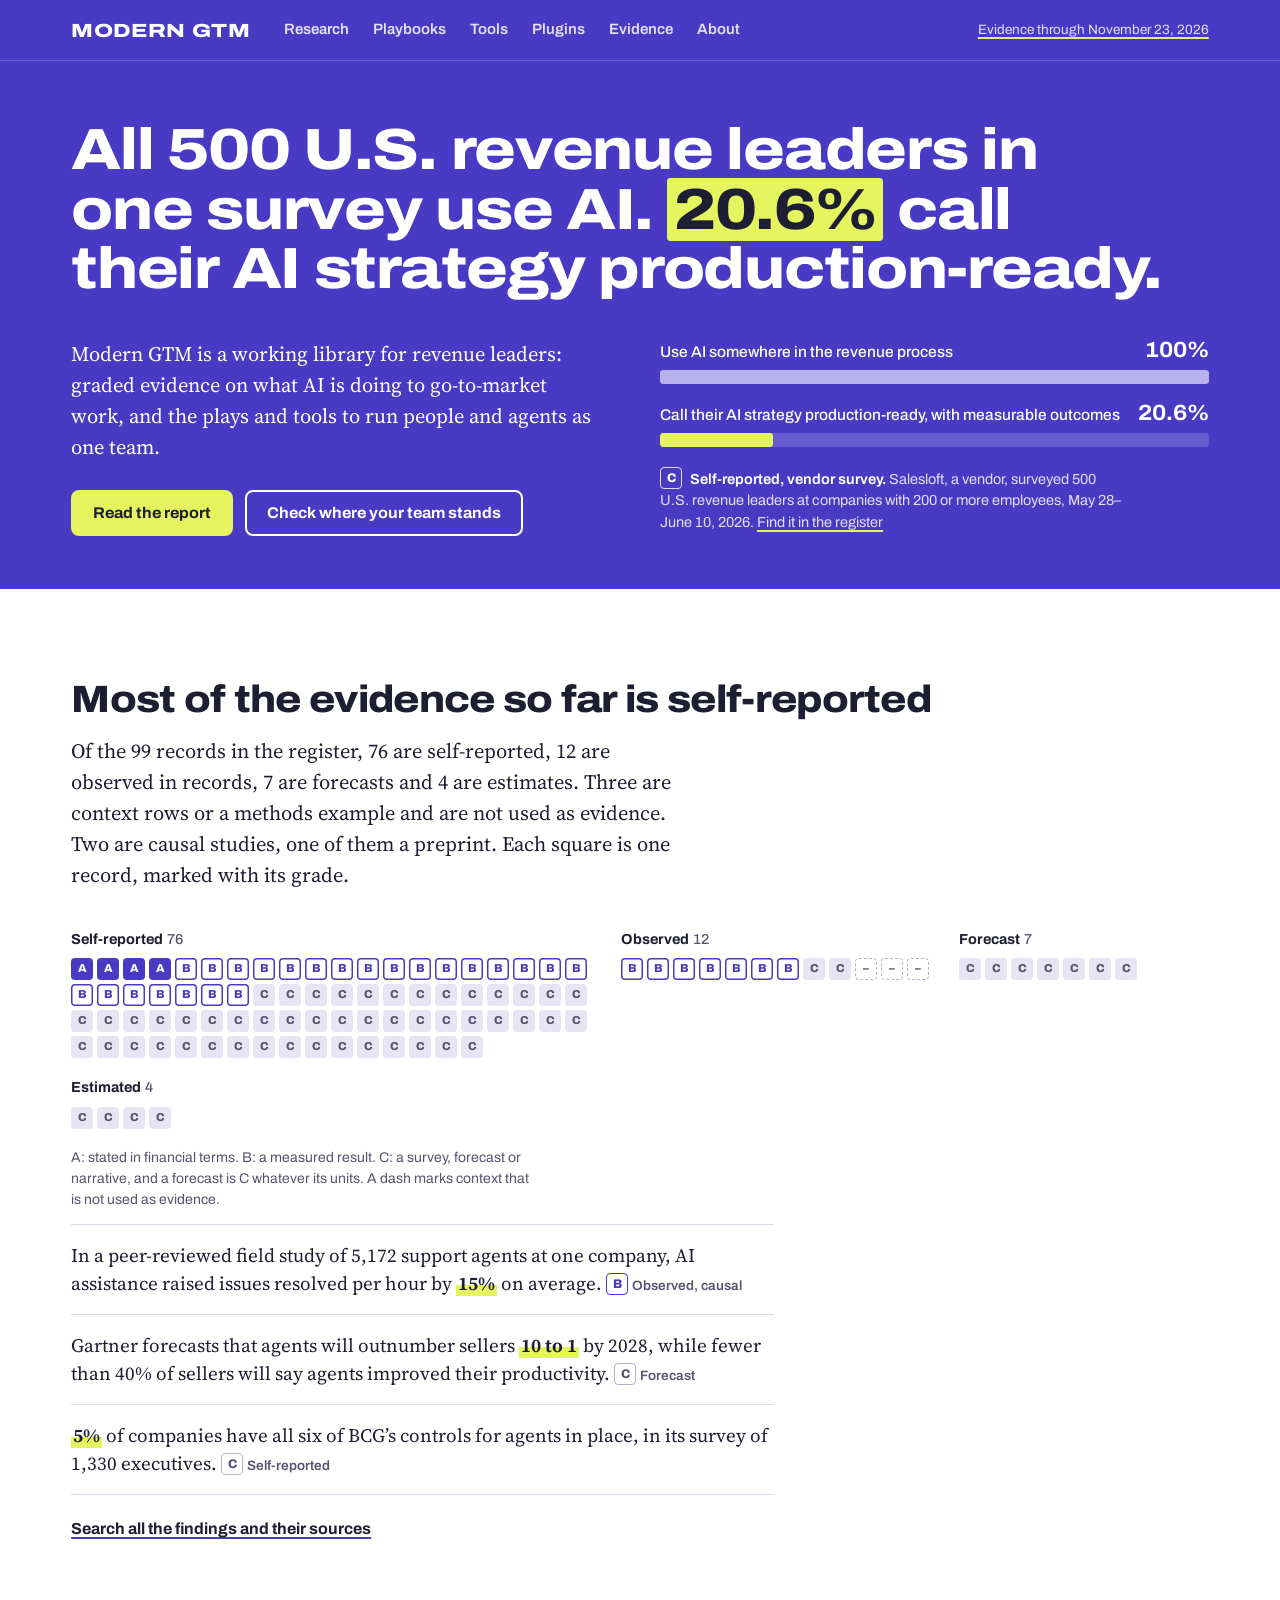
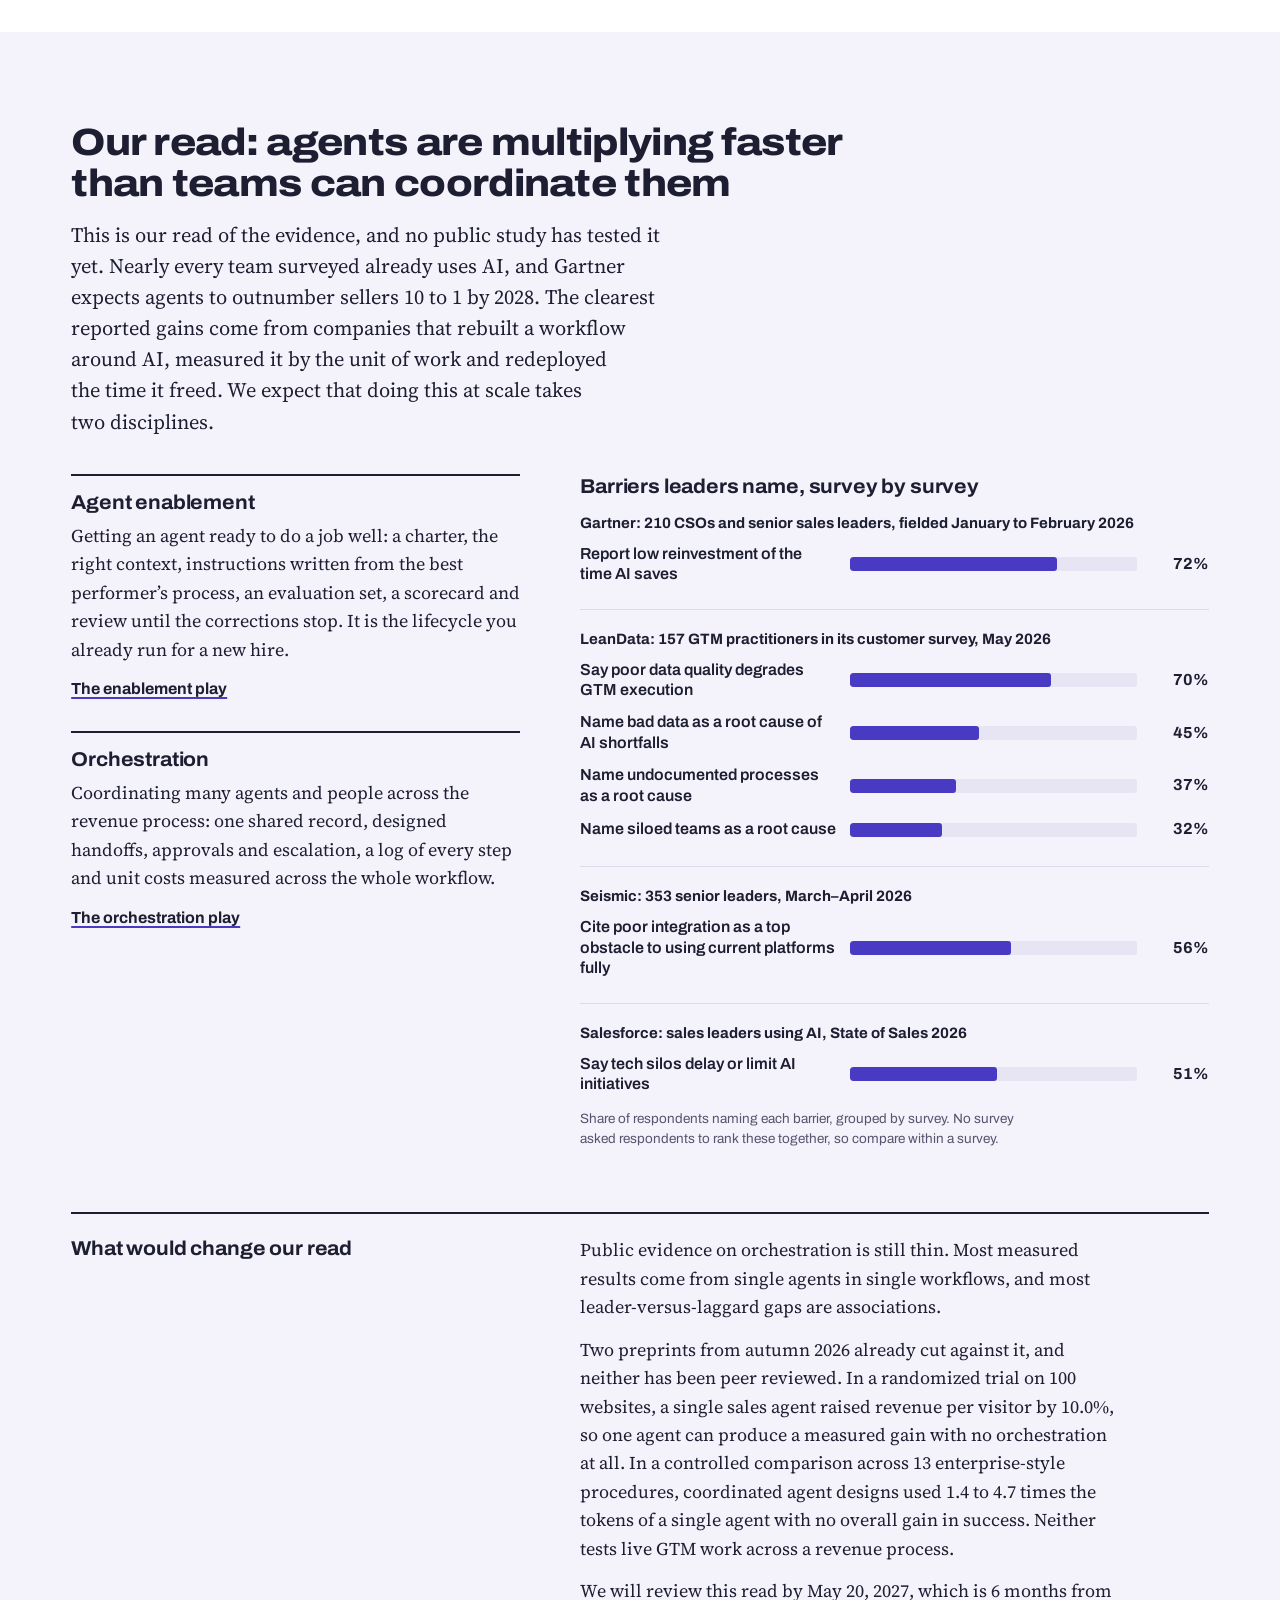
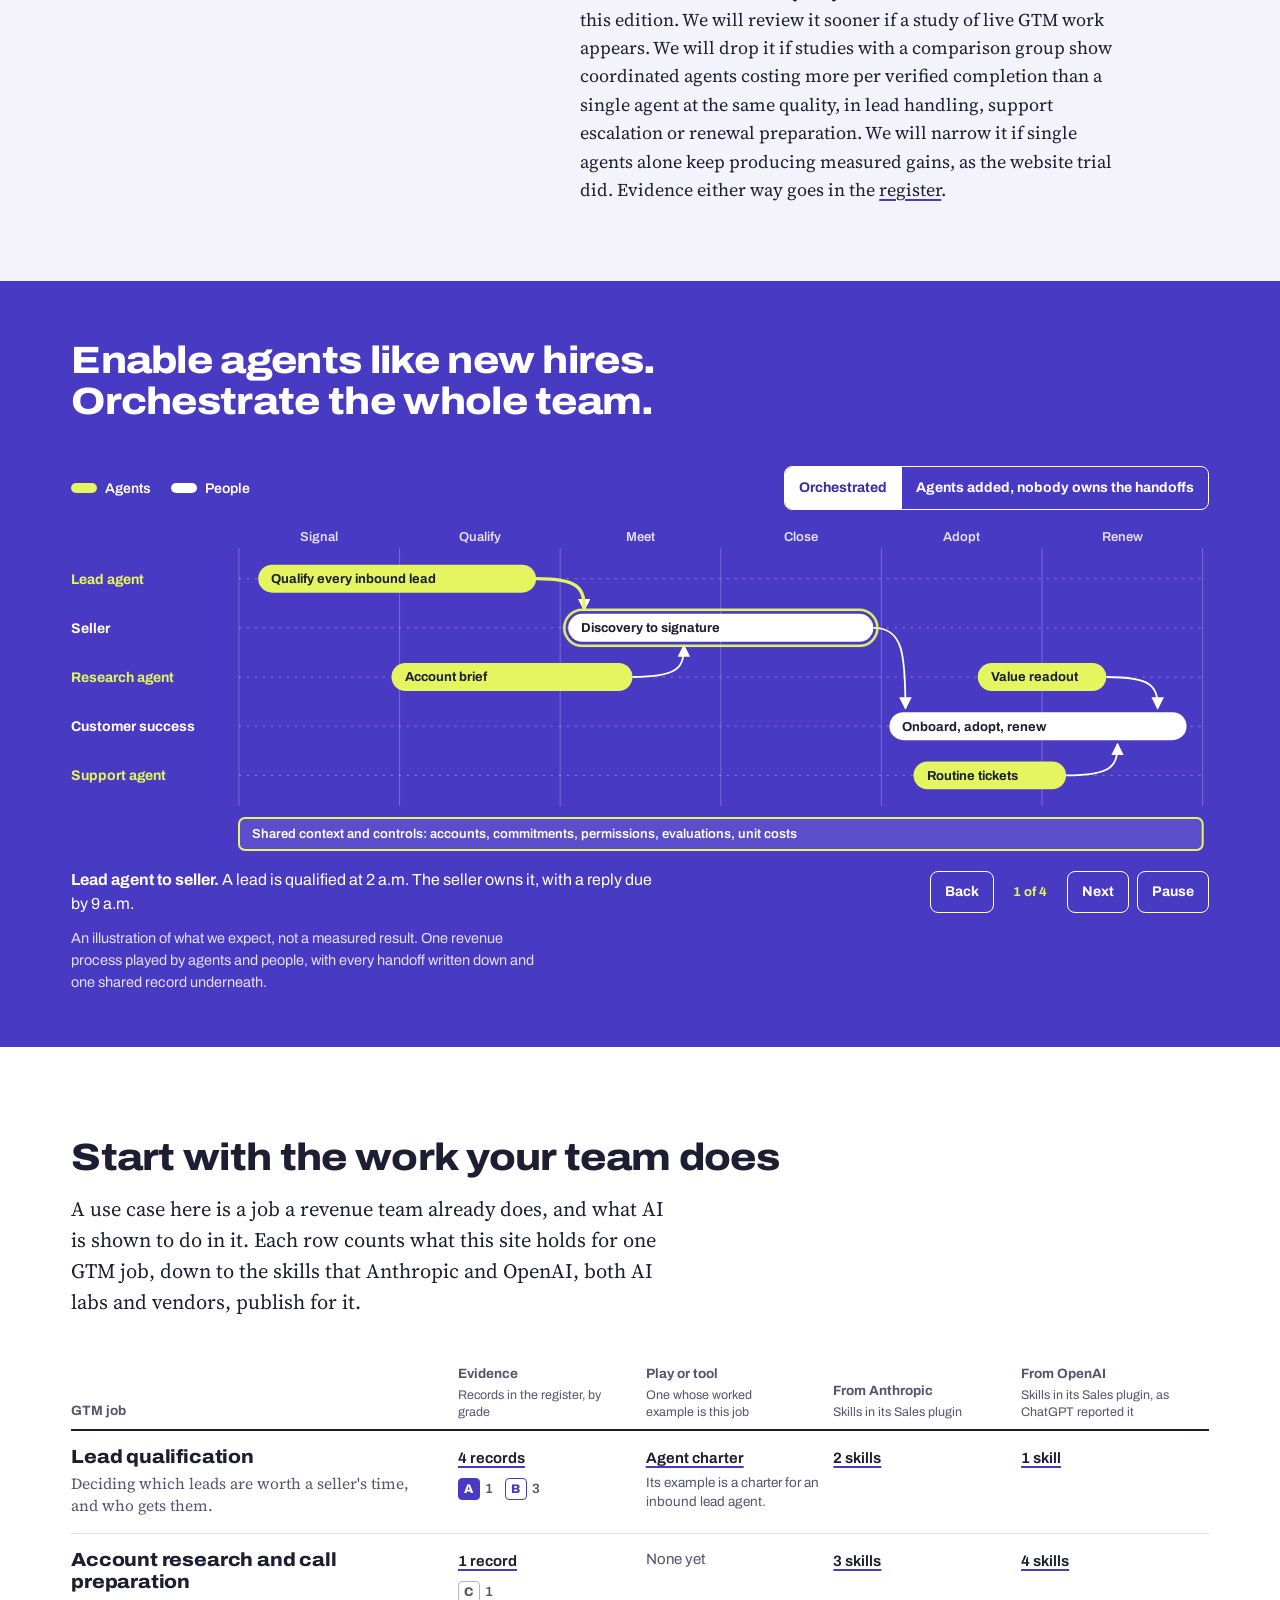
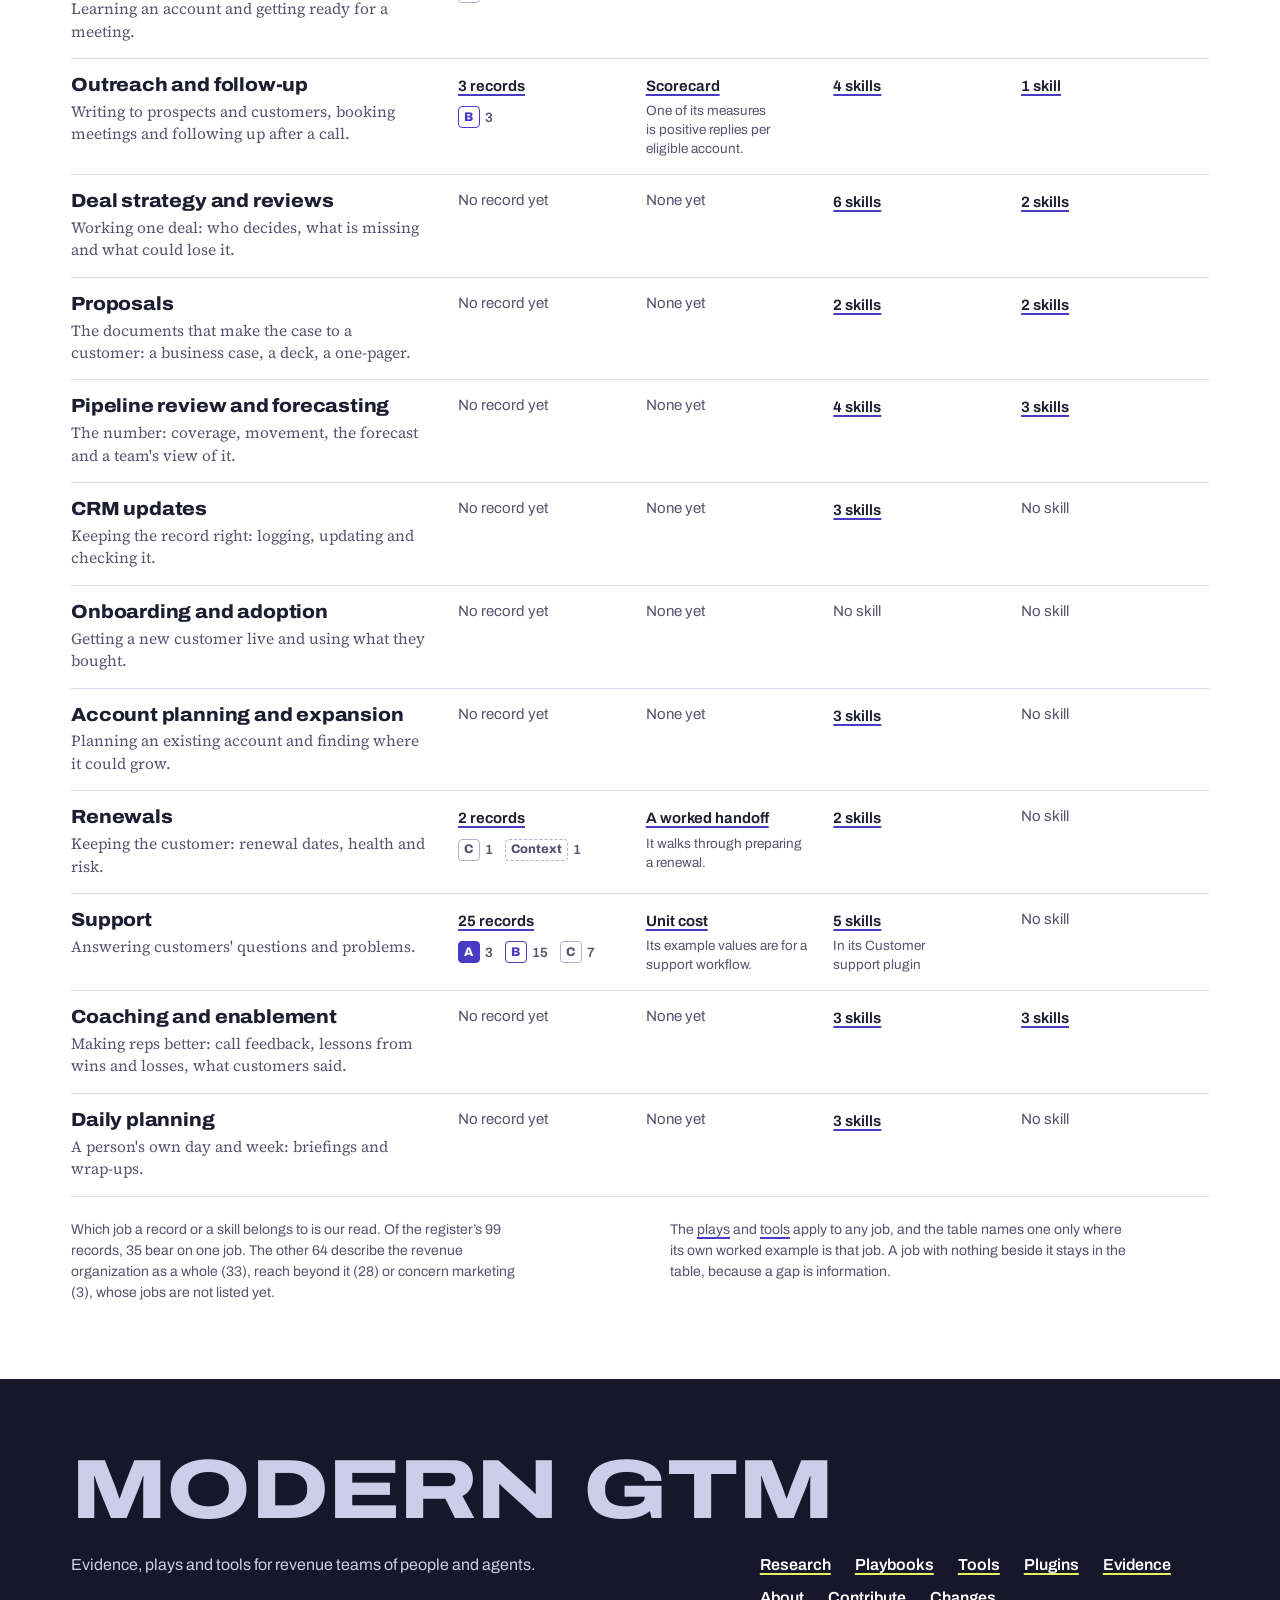
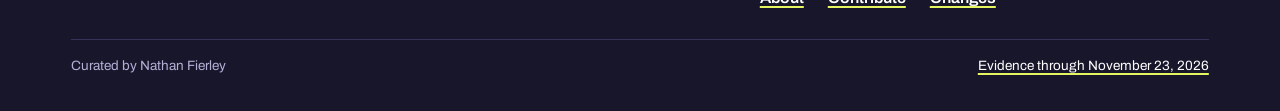
==== commit 1767952c: "Add five records: Monaco and Anthropic's Working with AI Records 95 to 99, accepted on the proposal " ====
--- a/public/index.html
+++ b/public/index.html
@@ -20,7 +20,7 @@
 <meta name="twitter:card" content="summary_large_image">
 <link rel="sitemap" type="application/xml" href="sitemap.xml">
 <link rel="alternate" type="application/json" href="evidence.json" title="Modern GTM evidence register">
-<script type="application/ld+json">{"@context": "https://schema.org", "@graph": [{"@type": "WebSite", "name": "Modern GTM", "description": "Evidence, plays and tools for revenue teams of people and agents: graded research on AI in go-to-market, with playbooks for agent enablement and orchestration.", "inLanguage": "en", "dateModified": "2026-11-23"}, {"@type": "Report", "name": "AI and the Redefinition of GTM Work: Leaders, Laggards and the Evidence", "author": {"@type": "Person", "name": "Nathan Fierley"}, "dateModified": "2026-11-23", "about": ["AI in go-to-market", "AI agents in sales, marketing, customer success and support"]}, {"@type": "Dataset", "name": "Modern GTM evidence register", "description": "94 graded records on AI in go-to-market work, each with its population, period, basis, grade and source. Most are self-reported, and vendor sources are flagged. Compiled and checked against sources by Claude, an AI model made by Anthropic, rechecked by a second AI model, GPT-6.2 Astra, made by OpenAI, and edited by Nathan Fierley. Not peer reviewed.", "dateModified": "2026-11-23", "editor": {"@type": "Person", "name": "Nathan Fierley"}, "distribution": {"@type": "DataDownload", "encodingFormat": "application/json", "contentUrl": "evidence.json"}}]}</script>
+<script type="application/ld+json">{"@context": "https://schema.org", "@graph": [{"@type": "WebSite", "name": "Modern GTM", "description": "Evidence, plays and tools for revenue teams of people and agents: graded research on AI in go-to-market, with playbooks for agent enablement and orchestration.", "inLanguage": "en", "dateModified": "2026-11-25"}, {"@type": "Report", "name": "AI and the Redefinition of GTM Work: Leaders, Laggards and the Evidence", "author": {"@type": "Person", "name": "Nathan Fierley"}, "dateModified": "2026-11-25", "about": ["AI in go-to-market", "AI agents in sales, marketing, customer success and support"]}, {"@type": "Dataset", "name": "Modern GTM evidence register", "description": "99 graded records on AI in go-to-market work, each with its population, period, basis, grade and source. Most are self-reported, and vendor sources are flagged. Compiled and checked against sources by Claude, an AI model made by Anthropic, rechecked by a second AI model, GPT-6.2 Astra, made by OpenAI, and edited by Nathan Fierley. Not peer reviewed.", "dateModified": "2026-11-25", "editor": {"@type": "Person", "name": "Nathan Fierley"}, "distribution": {"@type": "DataDownload", "encodingFormat": "application/json", "contentUrl": "evidence.json"}}]}</script>
 <link rel="preload" href="fonts/archivo-latin-wdth-normal.woff2" as="font" type="font/woff2" crossorigin>
 <link rel="preload" href="fonts/source-serif-4-latin-opsz-normal.woff2" as="font" type="font/woff2" crossorigin>
 <style>
@@ -1060,8 +1060,8 @@
 <section class="sec">
 <div class="wrap">
 <h2>Most of the evidence so far is self-reported</h2>
-<p class="lede" data-evsum="">Of the 94 records in the register, 71 are self-reported, 12 are observed in records, 7 are forecasts and 4 are estimates. Three are context rows or a methods example and are not used as evidence. Two are causal studies, one of them a preprint. Each square is one record, marked with its grade.</p>
-<div aria-label="The findings in the register, grouped by how each was produced and marked with its grade." class="strip" data-strip="" role="img"><div class="sg"><b>Self-reported<span>71</span></b><div class="cells"><i class="cell A" title="Klarna: About $39 million of cost savings from the assistant in 2024">A</i><i class="cell A" title="Klarna: About $59 million of cost savings from the assistant in 2025">A</i><i class="cell A" title="Fiserv: Agentic call center built with Sierra: a 5–10x return on token costs">A</i><i class="cell A" title="Vercel: Lead agent costs about $5,000 a year to run and returns 32 times its running cost">A</i><i class="cell B" title="Fiserv: The same call center: a containment rate above 40% and no negative effect on customer NPS; the eligible contacts and the NPS sample are not given">B</i><i class="cell B" title="Salesforce: 2.6 million help-site conversations in a year; 63% of questions resolved; satisfaction roughly on par with human agents">B</i><i class="cell B" title="Salesforce: Salesforce’s help agent has passed 5 million customer conversations, with 64% resolved autonomously, as the company said on August 26, 2026. Its earlier figures, each worded differently: a 77% resolution rate on about 1.4 million to 1.5 million conversations (September 3, 2025), 63% of questions on 2.6 million conversations (January 2026) and 70% of 4.3 million inquiries (June 25, 2026)">B</i><i class="cell B" title="Salesforce: SDR agent contacted 130,000 leads and created 3,200 opportunities in 4 months">B</i><i class="cell B" title="Salesforce: Support headcount from about 9,000 to about 5,000, as the CEO said in a 2025 interview; in January 2026 the company said the team had shrunk through attrition and redeployment">B</i><i class="cell B" title="Klarna: 2.3 million conversations in the assistant’s first month: two-thirds of chats and the work of 700 full-time agents; 25% fewer repeat inquiries">B</i><i class="cell B" title="Klarna: 66% of chats handled in the 12 months to March 31, 2025; about 2 minutes per AI-handled chat against a 12-minute human average">B</i><i class="cell B" title="Klarna: 80% of customer service chats handled in 2025; work equivalent to more than 850 full-time agents; satisfaction on a par with human agents by Klarna’s own surveys">B</i><i class="cell B" title="Fiserv: Clover risk-hold process: decision times down by two-thirds and false positives down by more than 40% after agents were embedded">B</i><i class="cell B" title="Citi: 14,000 engineers use Citi’s main agentic coding tool">B</i><i class="cell B" title="SAP: Using AI tools for prospecting, SAP’s sales teams took almost 40% less time to reach 1,000 prospects than before, with no significant difference in conversion rate between the two approaches. In its pilots, AI tools cut the time to complete many activities by more than 60% on average">B</i><i class="cell B" title="SAP: SAP uses more than 40 AI tools to serve small and medium enterprises, and its Digital Hubs conduct 90% of the buying journey virtually. The hubs supported more than 22,000 new customer opportunities in 2024, doubled SAP’s pipeline and became the largest source of demand for its core cloud product. Their sales cycle averages 3 to 6 months, against 12 to 18 months for SAP’s in-person selling to large customers, which is not a like-for-like comparison">B</i><i class="cell B" title="FactSet: FactSet says its client assist agent, now rolled out to all clients, resolves more than 30% of all user-initiated requests without a person">B</i><i class="cell B" title="Fin (formerly Intercom; part of Salesforce since September 2026): 76% average resolution rate across customers, public by June 9, 2026. Fin then narrowed the denominator: conversations in which it could not answer no longer count, for new workspaces from June 25 and for existing ones from July 1 to 8, 2026. The same 76% is still quoted after the change">B</i><i class="cell B" title="Fin (formerly Intercom; part of Salesforce since September 2026): More than 81% of its own customer support volume resolved by Fin; conversation designer role created">B</i><i class="cell B" title="HubSpot: The average resolution rate HubSpot gives for Customer Agent rose from 55% (August 2025) through the 60s (November 2025) and the mid-60s (February 2026) to 70% (May 2026) and 72% of support tickets without human escalation (August 2026). In May 2026 it also said the rate had gone “from 20% last year”, with no date for the 20%. In November 2026 it gave no rate and said the agent resolved more than 2 million support issues in the quarter. HubSpot does not say which customers or tickets the rate covers. Separately, more than 10,000 customers had adopted Customer Agent by Q2 2026">B</i><i class="cell B" title="ServiceNow: 50% of ServiceNow’s net new business comes from pricing that is not by the seat, as the company reports it. The share counts usage-based items such as tokens and also infrastructure, hardware and connectors">B</i><i class="cell B" title="Vercel: Support agent automates 91% of support tickets (October 2026); earlier posts counted 87% of initial questions (February) and 92% of tickets (June)">B</i><i class="cell B" title="Vercel: A later snapshot, from a talk: the support agent handles 93% of total case volume; the lead agent costs under $5,000 a year in infrastructure and tokens and takes about 20% of one engineer’s time">B</i><i class="cell B" title="Vercel: Lead agent lets one SDR do the work of 10; more than 100 agents in production">B</i><i class="cell B" title="Fin (formerly Intercom; part of Salesforce since September 2026): Fin says it takes part in half of incoming queries on Salesforce’s English-language help portal and resolves 62% of the chats it takes on without a support engineer, with more than 21,000 conversations resolved in its first full month there. The register’s latest figure for Salesforce’s own help agent is 64% of conversations resolved autonomously (August 26, 2026), and neither company says how the two agents relate">B</i><i class="cell B" title="Microsoft: Microsoft says an internal study of its own sales team shows a reduction of more than 25% in seller effort on account planning, customer meeting preparation and proposal building, and deal closure velocity 9% higher. The post sets the figures beside its Sales plugin for Copilot and does not say which product was measured or against what">B</i><i class="cell C" title="Gong: Organizations with AI at the core of their strategy are 65% more likely to have raised win rates than those running limited pilots; leaders’ estimate of reps at quota fell from 52% in 2024 to 46% in 2025">C</i><i class="cell C" title="Salesloft: All respondents use AI somewhere in the revenue process; 20.6% call it production-ready with measurable outcomes">C</i><i class="cell C" title="LeanData: 93% have deployed at least one AI agent; 31% ready, 63% somewhat ready, 5% not ready">C</i><i class="cell C" title="LeanData: 70% say poor data quality degrades GTM execution; bad data (45%), undocumented processes (37%) and siloed teams (32%) named as root causes of AI shortfalls">C</i><i class="cell C" title="Gartner: AI saves sellers 4.8 hours a week; 72% of sales organizations report low reinvestment of that time; organizations with moderate to large time savings that reinvest them in high-impact sales work are 2.2 times as likely to exceed customer-growth goals and 3.1 times as likely to exceed lead-to-opportunity conversion goals as those that reinvest less">C</i><i class="cell C" title="Gartner: Sales organizations that give sellers AI next-best actions are 2.6 times as likely to achieve commercial growth; organizations that prioritize upskilling sellers on AI are 2.4 times as likely to report strong revenue growth">C</i><i class="cell C" title="Gartner: 45% of B2B buyers used GenAI in a recent purchase; 69% prefer to validate AI-generated insights with a sales rep; 67% prefer a rep-free experience and 70% a completely digital, self-service one; buyers 39 points more likely to say a rep, rather than GenAI, understood their needs">C</i><i class="cell C" title="Gartner: 21% of service and support leaders reduced agent headcount because of AI. Among other workforce actions, 71% are shifting agents into different roles within service and support and 39% into other business units. The release ties only the headcount cut to AI">C</i><i class="cell C" title="Gartner: 87% of customers say companies using GenAI in customer service must offer a way to reach a human agent; 27% would try a chatbot again after a bad experience">C</i><i class="cell C" title="Gartner: 13% of CIOs report significant or transformational value from AI; 31% have rules to stop pilots and 17% to retire low-value AI in production; 4% plan to redesign roles for people and agents. Organizations with each practice are 2.3, 2.6 and 2.4 times as likely to be in Gartner’s top-performing group">C</i><i class="cell C" title="Gartner: CMOs allocate 15.3% of marketing budgets to AI; 30% report mature or fully developed readiness to scale it">C</i><i class="cell C" title="McKinsey: 60% of market-share leaders against 21% of laggards grew revenue by double digits; gen AI ranks among the top five channels buyers use to find and evaluate suppliers">C</i><i class="cell C" title="BCG: Future-built companies had deployed 62% of their AI initiatives, against 12% for laggards">C</i><i class="cell C" title="Bain: Winners report twice the AI-attributed revenue growth of laggards">C</i><i class="cell C" title="Deloitte: 40% of companies let AI act without human approval to at least a moderate degree. Among 2,372 that run several AI agents in one workflow, half have no formal governance or only basic oversight and 9% say those workflows are fully governed; 23% of all respondents say accountability for a bad outcome is unclear">C</i><i class="cell C" title="Deloitte: 71% of companies track total AI inference and API spend, 51% track token volume and 44% track per-unit inference cost">C</i><i class="cell C" title="Deloitte: 28% of companies report revenue gains from AI, up from 20% in Deloitte’s January report; 74% report efficiency and productivity gains, 45% cost reductions and 44% better client relationships; 67% expect revenue growth from AI">C</i><i class="cell C" title="Deloitte: 81% say AI has sped up decisions and execution, and 25% use it for deep transformation; 60% have redesigned jobs around AI to at least a moderate degree, and 15% call the redesign extensive or complete">C</i><i class="cell C" title="ICONIQ: Between 40% and 56% of respondents, rising with company revenue, say they are actively deploying agents for internal work, and they put the average productivity effect at 20% to 27%. Asked how often those agents need a person to step in, 46% say on 10–30% of tasks, 39% on 30–60% and 9% on more than 60%; 5% say on fewer than 10%. The failure modes named most often are multi-step workflows breaking down (26%) and missing context or memory (24%)">C</i><i class="cell C" title="ICONIQ: Over the next 12 to 24 months, 50% of respondents plan to grow sales headcount and 24% to cut it. For customer support, 46% plan cuts and 29% growth. Customer success is 40% growth against 36% cuts, and marketing 34% against 36%. Asked how AI has changed headcount planning, 45% plan a different mix of roles without a net reduction and 33% plan a smaller team than they would otherwise have had">C</i><i class="cell C" title="ICONIQ: 68% of respondents say the true cost of AI for internal productivity has been very or moderately difficult to predict, and 7% say it has been easy enough to predict. ICONIQ reports token spend as the most common source of overruns once work moved from single calls to multi-step agent pipelines">C</i><i class="cell C" title="BCG: 90% of sales and revenue leaders report meaningful AI use in sales workflows. Asked for the highest level of agent autonomy in use, 6% say AI completes an end-to-end workflow within set limits, 22% that it runs parts of a workflow with people handling exceptions, 37% that it completes single tasks that a person reviews and 25% that it only recommends or drafts; 10% report no meaningful use">C</i><i class="cell C" title="BCG: Asked to rank areas of measurable AI impact, 33% of sales leaders put reduced administrative workload first or second, 22% seller time saved and 18% each better coaching and better forecast accuracy. Commercial results rank lower: 14% put improved conversion first or second, 13% improved win rate and 8% higher quota attainment. BCG’s chart labels these as top-two rankings, while its text words them as shares that report an improvement">C</i><i class="cell C" title="BCG: Organizations with more autonomous agents deployed are twice as likely to rank improved conversion among their top areas of AI impact: 23% against 11%. Of them, 69% report double-digit revenue growth, against 42% of the rest. An association between groups: BCG gives no threshold for the group and no group sizes">C</i><i class="cell C" title="BCG: 81% of sales and revenue organizations have set goals for AI adoption, and 36% have formal targets and tracking; 45% call their goals informal or directional and 18% have none yet. Among organizations with more autonomous agents deployed, 67% have formal adoption targets, against 23% of the rest">C</i><i class="cell C" title="BCG: 65% of revenue leaders expect headcount in the revenue organization to grow over the next year, 22% expect it to stay flat and 13% to shrink; 22% expect growth of more than 10%. 72% expect sales and revenue budgets to rise, and 91% expect quotas or productivity requirements for each seller to rise">C</i><i class="cell C" title="JPMorgan: JPMorgan’s finance chief says the benefits of AI are not yet observable in the bank’s quarterly earnings and that he is moving away from quantifying them. The bank gave no dollar value for those benefits on any of the three calls that could be read">C</i><i class="cell C" title="Infosys: In January 2026 Infosys’s finance chief said he saw no pricing headwind from AI. In July 2026 he described “AI-led deflation” on deals large and small and said new business offset it. Management does not quantify the compression. On the same call the company trimmed the top of its revenue growth guidance for the year from 3.5% to 3%, and the reasons it gave were weaker client spending and a shift to offshore work">C</i><i class="cell C" title="Salesforce: Sellers spend 40% of their time selling; 51% of sales leaders using AI say tech silos delay or limit AI initiatives">C</i><i class="cell C" title="Microsoft: 43% of Frontier Professionals deliberately do some work without AI, against 30% of other AI users; Frontier Professionals are 16% of surveyed AI users">C</i><i class="cell C" title="Microsoft: 28% of managers considering hiring AI workforce managers">C</i><i class="cell C" title="Highspot: 28% say AI improves revenue-driving sales performance">C</i><i class="cell C" title="Seismic: 56% cite poor integration with existing tools as a top obstacle to using current platforms fully">C</i><i class="cell C" title="Apollo: 6% of sales and marketing leaders, as Apollo describes its respondents, believe AI will replace members of their team">C</i><i class="cell C" title="Klarna: CEO said cost had weighed too heavily and quality suffered; Klarna later told SEC staff the remarks concerned a pilot of freelance consultants">C</i><i class="cell C" title="Shopify: Teams must show why AI cannot do the work before asking for more headcount and resources">C</i><i class="cell C" title="Zapier: AI fluency required of every new hire, assessed on a four-level rubric">C</i><i class="cell C" title="ChurnZero: 81% of customer success leaders say AI reduces the time they spend on manual tasks; net revenue retention was flat from 2024 through 2026 in the same study">C</i><i class="cell C" title="HubSpot: Free trials of its AI agents and pricing tied to value have lengthened customer buying cycles and hurt near-term revenue growth, by HubSpot’s own account">C</i><i class="cell C" title="Lowe’s: Lowe’s says online customers who use its AI assistant convert at 3 times the rate of those who do not. The call compares customers who use it with those who do not, and describes no assignment or adjustment. The assistant has supported more than 25 million questions from customers and store staff since launch">C</i><i class="cell C" title="Walmart: Walmart says customers and members who use its AI shopping assistant spend 40% more per order than those who do not. The call compares customers who use it with those who do not, and describes no assignment or adjustment">C</i><i class="cell C" title="Richardson: Richardson reports that 62% of sales leaders whose organizations met or exceeded quota say AI has given a positive financial return, against 39% of leaders below 90% of quota. Of the leaders surveyed, 70% say people outperform AI on the activities that matter most in complex deals and 4% say AI does">C</i><i class="cell C" title="SnapLogic: SnapLogic reports that 54% of the IT decision-makers it surveyed agree their organization has abandoned agentic AI projects in the past because the business value was unclear, and 36% disagree. In the same survey 85% say they have adopted agentic AI at scale or are fully prepared to, 89% of those who answered report some level of overspend on AI agents and 48% say they struggle or would struggle to measure the return">C</i><i class="cell C" title="Gartner: 91% of C-level executives expect AI to perform at least 25% of the chief marketing officer’s responsibilities within 2 years, and 20% of respondents expect it to perform 50% to 74% of them">C</i><i class="cell C" title="Zendesk: Zendesk reports that 81% of the business leaders it surveyed count AI agents as part of their workforce, 78% say coordinating several specialized AI agents on one customer issue is already their biggest operational challenge and 85% say AI vendors should price on verified outcomes. In its consumer survey, 88% still want to talk to a person when needed">C</i></div></div><div class="sg"><b>Observed<span>12</span></b><div class="cells"><i class="cell B" title="Brynjolfsson, Li and Raymond (QJE): AI assistance raised issues resolved per hour by 15% on average; less experienced agents gained most, and the most experienced saw small declines in quality">B</i><i class="cell B" title="Tannenbaum (arXiv preprint): In a randomized trial on 100 live websites, a sales agent raised revenue per visitor by 10.0% against no agent">B</i><i class="cell B" title="Nandi and others (arXiv preprint): Across 13 enterprise-style procedures, coordinated agent designs used 1.4 to 4.7 times the tokens of a single agent with no overall gain in success; one redesigned multi-agent setup beat the baseline, 75.6% against 67.4%">B</i><i class="cell B" title="Stanford Digital Economy Lab: Employment of U.S. workers aged 22 to 25 in highly AI-exposed occupations 19% below the path of less-exposed peers">B</i><i class="cell B" title="Bloomberry: GTM engineering and RevOps postings, counted together, up 205% in January to September 2025 against the same months of 2024; SQL and Python each in 38% of GTM-engineer postings">B</i><i class="cell B" title="Instantly: 3.43% average reply rate, counting all replies over all emails sent, described as stable">B</i><i class="cell B" title="Gong: Win rates and deal length steady in 2025 while reps worked fewer opportunities">B</i><i class="cell C" title="Gong: From platform records: sellers who use AI frequently generate 77% more revenue per rep than those who do not use it">C</i><i class="cell C" title="BCG: Future-built companies, 7.5% of the sample: 2.4 times the revenue growth, 2.3 times the shareholder return and 2.8 times the EBITDA growth of laggards over 2022 to 2025, taken from financial databases; a further 41% scaling and outperforming. From the survey: 5% have all six of BCG’s controls for agents in place, and 42% expect to give agents decision-making authority by 2030">C</i><i class="cell x" title="Fiserv: One Fiserv transformation program expenses of $158 million (Q3) and $487 million (9 months) excluded from adjusted results; a company-wide expense, not an AI effect">–</i><i class="cell x" title="HubSpot: Net revenue retention was 103% in Q3 2025 and 101% in Q3 2026, with 105% in Q4 2025 in between. Management says retention dips in the first quarter and builds through the year, so the like-for-like change is a fall of 2 points. In February 2026 it expected a rise of 1 to 2 points for 2026, and in November 2026 a fall of about 2 points; it cited budget sensitivity and weaker upgrades">–</i><i class="cell x" title="Carta: In Q3 2026, 57.7% of fund managers on Carta had made a payment to Anthropic or OpenAI in the prior 12 months">–</i></div></div><div class="sg"><b>Forecast<span>7</span></b><div class="cells"><i class="cell C" title="Klarna: AI assistant expected to drive a $40 million profit improvement in 2024">C</i><i class="cell C" title="Fiserv: Project Elevate savings target raised to $1 billion from $500 million; management attributed the increase to a portfolio review and to early results from deploying AI; additional savings largely after 2027">C</i><i class="cell C" title="Gartner: Agents to outnumber sellers 10 to 1 by 2028; fewer than 40% of sellers to say agents improved their productivity">C</i><i class="cell C" title="Gartner: CSOs who overhaul data, automation and user experience will be 5 times as likely to gain a return on AI by 2028 as those choosing quick fixes">C</i><i class="cell C" title="Gartner: 95% of sellers’ research workflows will begin with AI by 2027">C</i><i class="cell C" title="Gartner: Half of companies that cut service staff because of AI will rehire by 2027; no Fortune 500 company will fully eliminate human customer service by 2028">C</i><i class="cell C" title="BCG: Agentic AI about 40% of AI value by 2030, from 22% in 2026 and 17% in 2025; dedicated AI roles from 7% of the workforce in 2026 to 22% by 2030; expected workforce reductions of 10–15%, with middle management and frontline leadership the most exposed layers">C</i></div></div><div class="sg"><b>Estimated<span>4</span></b><div class="cells"><i class="cell C" title="ICONIQ: At software companies building AI products, 54% of GTM employees have access to AI tools against 71% in R&amp;D, 44% use them daily against 62% and 31% are power users against 39%. Respondents rate their GTM teams’ AI adoption at 3.3 out of 5 against 3.7 for R&amp;D">C</i><i class="cell C" title="ICONIQ: Respondents put the average productivity gain from AI at 24% to 25% for sales productivity, 30% to 31% for customer service and 26% to 31% for marketing automation, against 32% to 48% for coding assistance. Each range spans two groups, high-growth companies and the rest">C</i><i class="cell C" title="HCLTech: HCLTech expects AI to shrink revenue on existing services by 2% to 3% a year across its portfolio for a few years, and says a traditional outsourcing deal once worth $100 million would be about $80 million today. Management says little of this has reached reported numbers yet">C</i><i class="cell C" title="Salesforce: Data and analytics leaders estimate that 19% of their company’s data is siloed, inaccessible or otherwise unusable">C</i></div></div></div>
+<p class="lede" data-evsum="">Of the 99 records in the register, 76 are self-reported, 12 are observed in records, 7 are forecasts and 4 are estimates. Three are context rows or a methods example and are not used as evidence. Two are causal studies, one of them a preprint. Each square is one record, marked with its grade.</p>
+<div aria-label="The findings in the register, grouped by how each was produced and marked with its grade." class="strip" data-strip="" role="img"><div class="sg"><b>Self-reported<span>76</span></b><div class="cells"><i class="cell A" title="Klarna: About $39 million of cost savings from the assistant in 2024">A</i><i class="cell A" title="Klarna: About $59 million of cost savings from the assistant in 2025">A</i><i class="cell A" title="Fiserv: Agentic call center built with Sierra: a 5–10x return on token costs">A</i><i class="cell A" title="Vercel: Lead agent costs about $5,000 a year to run and returns 32 times its running cost">A</i><i class="cell B" title="Fiserv: The same call center: a containment rate above 40% and no negative effect on customer NPS; the eligible contacts and the NPS sample are not given">B</i><i class="cell B" title="Salesforce: 2.6 million help-site conversations in a year; 63% of questions resolved; satisfaction roughly on par with human agents">B</i><i class="cell B" title="Salesforce: Salesforce’s help agent has passed 5 million customer conversations, with 64% resolved autonomously, as the company said on August 26, 2026. Its earlier figures, each worded differently: a 77% resolution rate on about 1.4 million to 1.5 million conversations (September 3, 2025), 63% of questions on 2.6 million conversations (January 2026) and 70% of 4.3 million inquiries (June 25, 2026)">B</i><i class="cell B" title="Salesforce: SDR agent contacted 130,000 leads and created 3,200 opportunities in 4 months">B</i><i class="cell B" title="Salesforce: Support headcount from about 9,000 to about 5,000, as the CEO said in a 2025 interview; in January 2026 the company said the team had shrunk through attrition and redeployment">B</i><i class="cell B" title="Klarna: 2.3 million conversations in the assistant’s first month: two-thirds of chats and the work of 700 full-time agents; 25% fewer repeat inquiries">B</i><i class="cell B" title="Klarna: 66% of chats handled in the 12 months to March 31, 2025; about 2 minutes per AI-handled chat against a 12-minute human average">B</i><i class="cell B" title="Klarna: 80% of customer service chats handled in 2025; work equivalent to more than 850 full-time agents; satisfaction on a par with human agents by Klarna’s own surveys">B</i><i class="cell B" title="Fiserv: Clover risk-hold process: decision times down by two-thirds and false positives down by more than 40% after agents were embedded">B</i><i class="cell B" title="Citi: 14,000 engineers use Citi’s main agentic coding tool">B</i><i class="cell B" title="SAP: Using AI tools for prospecting, SAP’s sales teams took almost 40% less time to reach 1,000 prospects than before, with no significant difference in conversion rate between the two approaches. In its pilots, AI tools cut the time to complete many activities by more than 60% on average">B</i><i class="cell B" title="SAP: SAP uses more than 40 AI tools to serve small and medium enterprises, and its Digital Hubs conduct 90% of the buying journey virtually. The hubs supported more than 22,000 new customer opportunities in 2024, doubled SAP’s pipeline and became the largest source of demand for its core cloud product. Their sales cycle averages 3 to 6 months, against 12 to 18 months for SAP’s in-person selling to large customers, which is not a like-for-like comparison">B</i><i class="cell B" title="FactSet: FactSet says its client assist agent, now rolled out to all clients, resolves more than 30% of all user-initiated requests without a person">B</i><i class="cell B" title="Fin (formerly Intercom; part of Salesforce since September 2026): 76% average resolution rate across customers, public by June 9, 2026. Fin then narrowed the denominator: conversations in which it could not answer no longer count, for new workspaces from June 25 and for existing ones from July 1 to 8, 2026. The same 76% is still quoted after the change">B</i><i class="cell B" title="Fin (formerly Intercom; part of Salesforce since September 2026): More than 81% of its own customer support volume resolved by Fin; conversation designer role created">B</i><i class="cell B" title="HubSpot: The average resolution rate HubSpot gives for Customer Agent rose from 55% (August 2025) through the 60s (November 2025) and the mid-60s (February 2026) to 70% (May 2026) and 72% of support tickets without human escalation (August 2026). In May 2026 it also said the rate had gone “from 20% last year”, with no date for the 20%. In November 2026 it gave no rate and said the agent resolved more than 2 million support issues in the quarter. HubSpot does not say which customers or tickets the rate covers. Separately, more than 10,000 customers had adopted Customer Agent by Q2 2026">B</i><i class="cell B" title="ServiceNow: 50% of ServiceNow’s net new business comes from pricing that is not by the seat, as the company reports it. The share counts usage-based items such as tokens and also infrastructure, hardware and connectors">B</i><i class="cell B" title="Vercel: Support agent automates 91% of support tickets (October 2026); earlier posts counted 87% of initial questions (February) and 92% of tickets (June)">B</i><i class="cell B" title="Vercel: A later snapshot, from a talk: the support agent handles 93% of total case volume; the lead agent costs under $5,000 a year in infrastructure and tokens and takes about 20% of one engineer’s time">B</i><i class="cell B" title="Vercel: Lead agent lets one SDR do the work of 10; more than 100 agents in production">B</i><i class="cell B" title="Fin (formerly Intercom; part of Salesforce since September 2026): Fin says it takes part in half of incoming queries on Salesforce’s English-language help portal and resolves 62% of the chats it takes on without a support engineer, with more than 21,000 conversations resolved in its first full month there. The register’s latest figure for Salesforce’s own help agent is 64% of conversations resolved autonomously (August 26, 2026), and neither company says how the two agents relate">B</i><i class="cell B" title="Microsoft: Microsoft says an internal study of its own sales team shows a reduction of more than 25% in seller effort on account planning, customer meeting preparation and proposal building, and deal closure velocity 9% higher. The post sets the figures beside its Sales plugin for Copilot and does not say which product was measured or against what">B</i><i class="cell B" title="Monaco: Monaco, which sells an AI sales platform, says one of its own SDRs created about 300 and then about 400 outbound opportunities in a month with it. It expects about 500 from its two SDRs in the month of the interview. It does not define an opportunity or say how many became pipeline. Its chief executive says customers should not expect the same, because the outreach goes out in his name and the company is better known than most startups of its age. He puts the number of agents running in Monaco at 250">B</i><i class="cell C" title="Gong: Organizations with AI at the core of their strategy are 65% more likely to have raised win rates than those running limited pilots; leaders’ estimate of reps at quota fell from 52% in 2024 to 46% in 2025">C</i><i class="cell C" title="Salesloft: All respondents use AI somewhere in the revenue process; 20.6% call it production-ready with measurable outcomes">C</i><i class="cell C" title="LeanData: 93% have deployed at least one AI agent; 31% ready, 63% somewhat ready, 5% not ready">C</i><i class="cell C" title="LeanData: 70% say poor data quality degrades GTM execution; bad data (45%), undocumented processes (37%) and siloed teams (32%) named as root causes of AI shortfalls">C</i><i class="cell C" title="Gartner: AI saves sellers 4.8 hours a week; 72% of sales organizations report low reinvestment of that time; organizations with moderate to large time savings that reinvest them in high-impact sales work are 2.2 times as likely to exceed customer-growth goals and 3.1 times as likely to exceed lead-to-opportunity conversion goals as those that reinvest less">C</i><i class="cell C" title="Gartner: Sales organizations that give sellers AI next-best actions are 2.6 times as likely to achieve commercial growth; organizations that prioritize upskilling sellers on AI are 2.4 times as likely to report strong revenue growth">C</i><i class="cell C" title="Gartner: 45% of B2B buyers used GenAI in a recent purchase; 69% prefer to validate AI-generated insights with a sales rep; 67% prefer a rep-free experience and 70% a completely digital, self-service one; buyers 39 points more likely to say a rep, rather than GenAI, understood their needs">C</i><i class="cell C" title="Gartner: 21% of service and support leaders reduced agent headcount because of AI. Among other workforce actions, 71% are shifting agents into different roles within service and support and 39% into other business units. The release ties only the headcount cut to AI">C</i><i class="cell C" title="Gartner: 87% of customers say companies using GenAI in customer service must offer a way to reach a human agent; 27% would try a chatbot again after a bad experience">C</i><i class="cell C" title="Gartner: 13% of CIOs report significant or transformational value from AI; 31% have rules to stop pilots and 17% to retire low-value AI in production; 4% plan to redesign roles for people and agents. Organizations with each practice are 2.3, 2.6 and 2.4 times as likely to be in Gartner’s top-performing group">C</i><i class="cell C" title="Gartner: CMOs allocate 15.3% of marketing budgets to AI; 30% report mature or fully developed readiness to scale it">C</i><i class="cell C" title="McKinsey: 60% of market-share leaders against 21% of laggards grew revenue by double digits; gen AI ranks among the top five channels buyers use to find and evaluate suppliers">C</i><i class="cell C" title="BCG: Future-built companies had deployed 62% of their AI initiatives, against 12% for laggards">C</i><i class="cell C" title="Bain: Winners report twice the AI-attributed revenue growth of laggards">C</i><i class="cell C" title="Deloitte: 40% of companies let AI act without human approval to at least a moderate degree. Among 2,372 that run several AI agents in one workflow, half have no formal governance or only basic oversight and 9% say those workflows are fully governed; 23% of all respondents say accountability for a bad outcome is unclear">C</i><i class="cell C" title="Deloitte: 71% of companies track total AI inference and API spend, 51% track token volume and 44% track per-unit inference cost">C</i><i class="cell C" title="Deloitte: 28% of companies report revenue gains from AI, up from 20% in Deloitte’s January report; 74% report efficiency and productivity gains, 45% cost reductions and 44% better client relationships; 67% expect revenue growth from AI">C</i><i class="cell C" title="Deloitte: 81% say AI has sped up decisions and execution, and 25% use it for deep transformation; 60% have redesigned jobs around AI to at least a moderate degree, and 15% call the redesign extensive or complete">C</i><i class="cell C" title="ICONIQ: Between 40% and 56% of respondents, rising with company revenue, say they are actively deploying agents for internal work, and they put the average productivity effect at 20% to 27%. Asked how often those agents need a person to step in, 46% say on 10–30% of tasks, 39% on 30–60% and 9% on more than 60%; 5% say on fewer than 10%. The failure modes named most often are multi-step workflows breaking down (26%) and missing context or memory (24%)">C</i><i class="cell C" title="ICONIQ: Over the next 12 to 24 months, 50% of respondents plan to grow sales headcount and 24% to cut it. For customer support, 46% plan cuts and 29% growth. Customer success is 40% growth against 36% cuts, and marketing 34% against 36%. Asked how AI has changed headcount planning, 45% plan a different mix of roles without a net reduction and 33% plan a smaller team than they would otherwise have had">C</i><i class="cell C" title="ICONIQ: 68% of respondents say the true cost of AI for internal productivity has been very or moderately difficult to predict, and 7% say it has been easy enough to predict. ICONIQ reports token spend as the most common source of overruns once work moved from single calls to multi-step agent pipelines">C</i><i class="cell C" title="BCG: 90% of sales and revenue leaders report meaningful AI use in sales workflows. Asked for the highest level of agent autonomy in use, 6% say AI completes an end-to-end workflow within set limits, 22% that it runs parts of a workflow with people handling exceptions, 37% that it completes single tasks that a person reviews and 25% that it only recommends or drafts; 10% report no meaningful use">C</i><i class="cell C" title="BCG: Asked to rank areas of measurable AI impact, 33% of sales leaders put reduced administrative workload first or second, 22% seller time saved and 18% each better coaching and better forecast accuracy. Commercial results rank lower: 14% put improved conversion first or second, 13% improved win rate and 8% higher quota attainment. BCG’s chart labels these as top-two rankings, while its text words them as shares that report an improvement">C</i><i class="cell C" title="BCG: Organizations with more autonomous agents deployed are twice as likely to rank improved conversion among their top areas of AI impact: 23% against 11%. Of them, 69% report double-digit revenue growth, against 42% of the rest. An association between groups: BCG gives no threshold for the group and no group sizes">C</i><i class="cell C" title="BCG: 81% of sales and revenue organizations have set goals for AI adoption, and 36% have formal targets and tracking; 45% call their goals informal or directional and 18% have none yet. Among organizations with more autonomous agents deployed, 67% have formal adoption targets, against 23% of the rest">C</i><i class="cell C" title="BCG: 65% of revenue leaders expect headcount in the revenue organization to grow over the next year, 22% expect it to stay flat and 13% to shrink; 22% expect growth of more than 10%. 72% expect sales and revenue budgets to rise, and 91% expect quotas or productivity requirements for each seller to rise">C</i><i class="cell C" title="JPMorgan: JPMorgan’s finance chief says the benefits of AI are not yet observable in the bank’s quarterly earnings and that he is moving away from quantifying them. The bank gave no dollar value for those benefits on any of the three calls that could be read">C</i><i class="cell C" title="Infosys: In January 2026 Infosys’s finance chief said he saw no pricing headwind from AI. In July 2026 he described “AI-led deflation” on deals large and small and said new business offset it. Management does not quantify the compression. On the same call the company trimmed the top of its revenue growth guidance for the year from 3.5% to 3%, and the reasons it gave were weaker client spending and a shift to offshore work">C</i><i class="cell C" title="Salesforce: Sellers spend 40% of their time selling; 51% of sales leaders using AI say tech silos delay or limit AI initiatives">C</i><i class="cell C" title="Microsoft: 43% of Frontier Professionals deliberately do some work without AI, against 30% of other AI users; Frontier Professionals are 16% of surveyed AI users">C</i><i class="cell C" title="Microsoft: 28% of managers considering hiring AI workforce managers">C</i><i class="cell C" title="Highspot: 28% say AI improves revenue-driving sales performance">C</i><i class="cell C" title="Seismic: 56% cite poor integration with existing tools as a top obstacle to using current platforms fully">C</i><i class="cell C" title="Apollo: 6% of sales and marketing leaders, as Apollo describes its respondents, believe AI will replace members of their team">C</i><i class="cell C" title="Klarna: CEO said cost had weighed too heavily and quality suffered; Klarna later told SEC staff the remarks concerned a pilot of freelance consultants">C</i><i class="cell C" title="Shopify: Teams must show why AI cannot do the work before asking for more headcount and resources">C</i><i class="cell C" title="Zapier: AI fluency required of every new hire, assessed on a four-level rubric">C</i><i class="cell C" title="ChurnZero: 81% of customer success leaders say AI reduces the time they spend on manual tasks; net revenue retention was flat from 2024 through 2026 in the same study">C</i><i class="cell C" title="HubSpot: Free trials of its AI agents and pricing tied to value have lengthened customer buying cycles and hurt near-term revenue growth, by HubSpot’s own account">C</i><i class="cell C" title="Lowe’s: Lowe’s says online customers who use its AI assistant convert at 3 times the rate of those who do not. The call compares customers who use it with those who do not, and describes no assignment or adjustment. The assistant has supported more than 25 million questions from customers and store staff since launch">C</i><i class="cell C" title="Walmart: Walmart says customers and members who use its AI shopping assistant spend 40% more per order than those who do not. The call compares customers who use it with those who do not, and describes no assignment or adjustment">C</i><i class="cell C" title="Richardson: Richardson reports that 62% of sales leaders whose organizations met or exceeded quota say AI has given a positive financial return, against 39% of leaders below 90% of quota. Of the leaders surveyed, 70% say people outperform AI on the activities that matter most in complex deals and 4% say AI does">C</i><i class="cell C" title="SnapLogic: SnapLogic reports that 54% of the IT decision-makers it surveyed agree their organization has abandoned agentic AI projects in the past because the business value was unclear, and 36% disagree. In the same survey 85% say they have adopted agentic AI at scale or are fully prepared to, 89% of those who answered report some level of overspend on AI agents and 48% say they struggle or would struggle to measure the return">C</i><i class="cell C" title="Gartner: 91% of C-level executives expect AI to perform at least 25% of the chief marketing officer’s responsibilities within 2 years, and 20% of respondents expect it to perform 50% to 74% of them">C</i><i class="cell C" title="Zendesk: Zendesk reports that 81% of the business leaders it surveyed count AI agents as part of their workforce, 78% say coordinating several specialized AI agents on one customer issue is already their biggest operational challenge and 85% say AI vendors should price on verified outcomes. In its consumer survey, 88% still want to talk to a person when needed">C</i><i class="cell C" title="Anthropic: Of 58 U.S. companies adopting AI, all Anthropic enterprise customers, people at two-thirds reported hiring less because of AI, mostly by forgoing hires they would otherwise have needed to grow. 10 companies reported hiring more, mainly for AI implementation and IT support, and two had seen automation fully eliminate a position and cost someone a job">C</i><i class="cell C" title="Anthropic: At one fintech among the companies Anthropic interviewed, AI customer service agents replaced offshore customer service contracts. Its managers now review transcripts of the agents’ conversations and edit their prompts, knowledge graphs and operating procedures, where they used to manage representatives and handle escalations. Nine of the 58 companies described cutting contracted roles, customer service representatives among them">C</i><i class="cell C" title="Anthropic: One executive among the companies Anthropic interviewed merged lead sourcing, account executive and customer success into a single role that handles the whole customer life cycle. The reason given: AI made each step of a deal easier to track, so the context lost in handoffs between colleagues cost more">C</i><i class="cell C" title="Anthropic: The founder of a marketing startup among the companies Anthropic interviewed says its “marketing factory” went from people doing 80% of the work and AI 20% to the reverse. Separately, the report cites a marketing manager who edits skill files holding the brand guidelines instead of designing each document, as an example of the role changes behind higher-value uses of AI">C</i></div></div><div class="sg"><b>Observed<span>12</span></b><div class="cells"><i class="cell B" title="Brynjolfsson, Li and Raymond (QJE): AI assistance raised issues resolved per hour by 15% on average; less experienced agents gained most, and the most experienced saw small declines in quality">B</i><i class="cell B" title="Tannenbaum (arXiv preprint): In a randomized trial on 100 live websites, a sales agent raised revenue per visitor by 10.0% against no agent">B</i><i class="cell B" title="Nandi and others (arXiv preprint): Across 13 enterprise-style procedures, coordinated agent designs used 1.4 to 4.7 times the tokens of a single agent with no overall gain in success; one redesigned multi-agent setup beat the baseline, 75.6% against 67.4%">B</i><i class="cell B" title="Stanford Digital Economy Lab: Employment of U.S. workers aged 22 to 25 in highly AI-exposed occupations 19% below the path of less-exposed peers">B</i><i class="cell B" title="Bloomberry: GTM engineering and RevOps postings, counted together, up 205% in January to September 2025 against the same months of 2024; SQL and Python each in 38% of GTM-engineer postings">B</i><i class="cell B" title="Instantly: 3.43% average reply rate, counting all replies over all emails sent, described as stable">B</i><i class="cell B" title="Gong: Win rates and deal length steady in 2025 while reps worked fewer opportunities">B</i><i class="cell C" title="Gong: From platform records: sellers who use AI frequently generate 77% more revenue per rep than those who do not use it">C</i><i class="cell C" title="BCG: Future-built companies, 7.5% of the sample: 2.4 times the revenue growth, 2.3 times the shareholder return and 2.8 times the EBITDA growth of laggards over 2022 to 2025, taken from financial databases; a further 41% scaling and outperforming. From the survey: 5% have all six of BCG’s controls for agents in place, and 42% expect to give agents decision-making authority by 2030">C</i><i class="cell x" title="Fiserv: One Fiserv transformation program expenses of $158 million (Q3) and $487 million (9 months) excluded from adjusted results; a company-wide expense, not an AI effect">–</i><i class="cell x" title="HubSpot: Net revenue retention was 103% in Q3 2025 and 101% in Q3 2026, with 105% in Q4 2025 in between. Management says retention dips in the first quarter and builds through the year, so the like-for-like change is a fall of 2 points. In February 2026 it expected a rise of 1 to 2 points for 2026, and in November 2026 a fall of about 2 points; it cited budget sensitivity and weaker upgrades">–</i><i class="cell x" title="Carta: In Q3 2026, 57.7% of fund managers on Carta had made a payment to Anthropic or OpenAI in the prior 12 months">–</i></div></div><div class="sg"><b>Forecast<span>7</span></b><div class="cells"><i class="cell C" title="Klarna: AI assistant expected to drive a $40 million profit improvement in 2024">C</i><i class="cell C" title="Fiserv: Project Elevate savings target raised to $1 billion from $500 million; management attributed the increase to a portfolio review and to early results from deploying AI; additional savings largely after 2027">C</i><i class="cell C" title="Gartner: Agents to outnumber sellers 10 to 1 by 2028; fewer than 40% of sellers to say agents improved their productivity">C</i><i class="cell C" title="Gartner: CSOs who overhaul data, automation and user experience will be 5 times as likely to gain a return on AI by 2028 as those choosing quick fixes">C</i><i class="cell C" title="Gartner: 95% of sellers’ research workflows will begin with AI by 2027">C</i><i class="cell C" title="Gartner: Half of companies that cut service staff because of AI will rehire by 2027; no Fortune 500 company will fully eliminate human customer service by 2028">C</i><i class="cell C" title="BCG: Agentic AI about 40% of AI value by 2030, from 22% in 2026 and 17% in 2025; dedicated AI roles from 7% of the workforce in 2026 to 22% by 2030; expected workforce reductions of 10–15%, with middle management and frontline leadership the most exposed layers">C</i></div></div><div class="sg"><b>Estimated<span>4</span></b><div class="cells"><i class="cell C" title="ICONIQ: At software companies building AI products, 54% of GTM employees have access to AI tools against 71% in R&amp;D, 44% use them daily against 62% and 31% are power users against 39%. Respondents rate their GTM teams’ AI adoption at 3.3 out of 5 against 3.7 for R&amp;D">C</i><i class="cell C" title="ICONIQ: Respondents put the average productivity gain from AI at 24% to 25% for sales productivity, 30% to 31% for customer service and 26% to 31% for marketing automation, against 32% to 48% for coding assistance. Each range spans two groups, high-growth companies and the rest">C</i><i class="cell C" title="HCLTech: HCLTech expects AI to shrink revenue on existing services by 2% to 3% a year across its portfolio for a few years, and says a traditional outsourcing deal once worth $100 million would be about $80 million today. Management says little of this has reached reported numbers yet">C</i><i class="cell C" title="Salesforce: Data and analytics leaders estimate that 19% of their company’s data is siloed, inaccessible or otherwise unusable">C</i></div></div></div>
 <p class="note">A: stated in financial terms. B: a measured result. C: a survey, forecast or narrative, and a forecast is C whatever its units. A dash marks context that is not used as evidence.</p>
 <ul class="finds mt">
 <li>In a peer-reviewed field study of 5,172 support agents at one company, AI assistance raised issues resolved per hour by <span class="hl">15%</span> on average. <span class="mk mk-B">B</span><span class="tag">Observed, causal</span></li>
@@ -1135,7 +1135,7 @@
 <tbody role="rowgroup">
 <tr id="uc-lead-qualification" role="row"><th scope="row" role="rowheader"><b>Lead qualification</b><span>Deciding which leads are worth a seller&#x27;s time, and who gets them.</span></th><td role="cell"><span class="lb" aria-hidden="true">Evidence</span><a href="#evidence" aria-label="4 records on lead qualification in the register: 1 graded A, 3 graded B">4 records</a><span class="ucg" aria-hidden="true"><span><span class="mk mk-A">A</span>1</span><span><span class="mk mk-B">B</span>3</span></span></td><td role="cell"><span class="lb" aria-hidden="true">Play or tool</span><a href="#charter">Agent charter</a><small>Its example is a charter for an inbound lead agent.</small></td><td role="cell"><span class="lb" aria-hidden="true">From Anthropic</span><a href="#cjob-lead-qualification" aria-label="2 skills for lead qualification in Anthropic’s Sales plugin">2 skills</a></td><td role="cell"><span class="lb" aria-hidden="true">From OpenAI</span><a href="#gjob-lead-qualification" aria-label="1 skill for lead qualification in OpenAI’s Sales plugin">1 skill</a></td></tr>
 <tr id="uc-account-research-and-call-preparation" role="row"><th scope="row" role="rowheader"><b>Account research and call preparation</b><span>Learning an account and getting ready for a meeting.</span></th><td role="cell"><span class="lb" aria-hidden="true">Evidence</span><a href="#evidence" aria-label="1 record on account research and call preparation in the register: 1 graded C">1 record</a><span class="ucg" aria-hidden="true"><span><span class="mk mk-C">C</span>1</span></span></td><td role="cell"><span class="lb" aria-hidden="true">Play or tool</span><span class="nil">None yet</span></td><td role="cell"><span class="lb" aria-hidden="true">From Anthropic</span><a href="#cjob-account-research-and-call-preparation" aria-label="3 skills for account research and call preparation in Anthropic’s Sales plugin">3 skills</a></td><td role="cell"><span class="lb" aria-hidden="true">From OpenAI</span><a href="#gjob-account-research-and-call-preparation" aria-label="4 skills for account research and call preparation in OpenAI’s Sales plugin">4 skills</a></td></tr>
-<tr id="uc-outreach-and-follow-up" role="row"><th scope="row" role="rowheader"><b>Outreach and follow-up</b><span>Writing to prospects and customers, booking meetings and following up after a call.</span></th><td role="cell"><span class="lb" aria-hidden="true">Evidence</span><a href="#evidence" aria-label="2 records on outreach and follow-up in the register: 2 graded B">2 records</a><span class="ucg" aria-hidden="true"><span><span class="mk mk-B">B</span>2</span></span></td><td role="cell"><span class="lb" aria-hidden="true">Play or tool</span><a href="#scorecard">Scorecard</a><small>One of its measures is positive replies per eligible account.</small></td><td role="cell"><span class="lb" aria-hidden="true">From Anthropic</span><a href="#cjob-outreach-and-follow-up" aria-label="4 skills for outreach and follow-up in Anthropic’s Sales plugin">4 skills</a></td><td role="cell"><span class="lb" aria-hidden="true">From OpenAI</span><a href="#gjob-outreach-and-follow-up" aria-label="1 skill for outreach and follow-up in OpenAI’s Sales plugin">1 skill</a></td></tr>
+<tr id="uc-outreach-and-follow-up" role="row"><th scope="row" role="rowheader"><b>Outreach and follow-up</b><span>Writing to prospects and customers, booking meetings and following up after a call.</span></th><td role="cell"><span class="lb" aria-hidden="true">Evidence</span><a href="#evidence" aria-label="3 records on outreach and follow-up in the register: 3 graded B">3 records</a><span class="ucg" aria-hidden="true"><span><span class="mk mk-B">B</span>3</span></span></td><td role="cell"><span class="lb" aria-hidden="true">Play or tool</span><a href="#scorecard">Scorecard</a><small>One of its measures is positive replies per eligible account.</small></td><td role="cell"><span class="lb" aria-hidden="true">From Anthropic</span><a href="#cjob-outreach-and-follow-up" aria-label="4 skills for outreach and follow-up in Anthropic’s Sales plugin">4 skills</a></td><td role="cell"><span class="lb" aria-hidden="true">From OpenAI</span><a href="#gjob-outreach-and-follow-up" aria-label="1 skill for outreach and follow-up in OpenAI’s Sales plugin">1 skill</a></td></tr>
 <tr id="uc-deal-strategy-and-reviews" role="row"><th scope="row" role="rowheader"><b>Deal strategy and reviews</b><span>Working one deal: who decides, what is missing and what could lose it.</span></th><td role="cell"><span class="lb" aria-hidden="true">Evidence</span><span class="nil">No record yet</span></td><td role="cell"><span class="lb" aria-hidden="true">Play or tool</span><span class="nil">None yet</span></td><td role="cell"><span class="lb" aria-hidden="true">From Anthropic</span><a href="#cjob-deal-strategy-and-reviews" aria-label="6 skills for deal strategy and reviews in Anthropic’s Sales plugin">6 skills</a></td><td role="cell"><span class="lb" aria-hidden="true">From OpenAI</span><a href="#gjob-deal-strategy-and-reviews" aria-label="2 skills for deal strategy and reviews in OpenAI’s Sales plugin">2 skills</a></td></tr>
 <tr id="uc-proposals" role="row"><th scope="row" role="rowheader"><b>Proposals</b><span>The documents that make the case to a customer: a business case, a deck, a one-pager.</span></th><td role="cell"><span class="lb" aria-hidden="true">Evidence</span><span class="nil">No record yet</span></td><td role="cell"><span class="lb" aria-hidden="true">Play or tool</span><span class="nil">None yet</span></td><td role="cell"><span class="lb" aria-hidden="true">From Anthropic</span><a href="#cjob-proposals" aria-label="2 skills for proposals in Anthropic’s Sales plugin">2 skills</a></td><td role="cell"><span class="lb" aria-hidden="true">From OpenAI</span><a href="#gjob-proposals" aria-label="2 skills for proposals in OpenAI’s Sales plugin">2 skills</a></td></tr>
 <tr id="uc-pipeline-review-and-forecasting" role="row"><th scope="row" role="rowheader"><b>Pipeline review and forecasting</b><span>The number: coverage, movement, the forecast and a team&#x27;s view of it.</span></th><td role="cell"><span class="lb" aria-hidden="true">Evidence</span><span class="nil">No record yet</span></td><td role="cell"><span class="lb" aria-hidden="true">Play or tool</span><span class="nil">None yet</span></td><td role="cell"><span class="lb" aria-hidden="true">From Anthropic</span><a href="#cjob-pipeline-review-and-forecasting" aria-label="4 skills for pipeline review and forecasting in Anthropic’s Sales plugin">4 skills</a></td><td role="cell"><span class="lb" aria-hidden="true">From OpenAI</span><a href="#gjob-pipeline-review-and-forecasting" aria-label="3 skills for pipeline review and forecasting in OpenAI’s Sales plugin">3 skills</a></td></tr>
@@ -1143,13 +1143,13 @@
 <tr id="uc-onboarding-and-adoption" role="row"><th scope="row" role="rowheader"><b>Onboarding and adoption</b><span>Getting a new customer live and using what they bought.</span></th><td role="cell"><span class="lb" aria-hidden="true">Evidence</span><span class="nil">No record yet</span></td><td role="cell"><span class="lb" aria-hidden="true">Play or tool</span><span class="nil">None yet</span></td><td role="cell"><span class="lb" aria-hidden="true">From Anthropic</span><span class="nil">No skill</span></td><td role="cell"><span class="lb" aria-hidden="true">From OpenAI</span><span class="nil">No skill</span></td></tr>
 <tr id="uc-account-planning-and-expansion" role="row"><th scope="row" role="rowheader"><b>Account planning and expansion</b><span>Planning an existing account and finding where it could grow.</span></th><td role="cell"><span class="lb" aria-hidden="true">Evidence</span><span class="nil">No record yet</span></td><td role="cell"><span class="lb" aria-hidden="true">Play or tool</span><span class="nil">None yet</span></td><td role="cell"><span class="lb" aria-hidden="true">From Anthropic</span><a href="#cjob-account-planning-and-expansion" aria-label="3 skills for account planning and expansion in Anthropic’s Sales plugin">3 skills</a></td><td role="cell"><span class="lb" aria-hidden="true">From OpenAI</span><span class="nil">No skill</span></td></tr>
 <tr id="uc-renewals" role="row"><th scope="row" role="rowheader"><b>Renewals</b><span>Keeping the customer: renewal dates, health and risk.</span></th><td role="cell"><span class="lb" aria-hidden="true">Evidence</span><a href="#evidence" aria-label="2 records on renewals in the register: 1 graded C, 1 marked Context">2 records</a><span class="ucg" aria-hidden="true"><span><span class="mk mk-C">C</span>1</span><span><span class="mk mk-x">Context</span>1</span></span></td><td role="cell"><span class="lb" aria-hidden="true">Play or tool</span><a href="#worked-handoff">A worked handoff</a><small>It walks through preparing a renewal.</small></td><td role="cell"><span class="lb" aria-hidden="true">From Anthropic</span><a href="#cjob-renewals" aria-label="2 skills for renewals in Anthropic’s Sales plugin">2 skills</a></td><td role="cell"><span class="lb" aria-hidden="true">From OpenAI</span><span class="nil">No skill</span></td></tr>
-<tr id="uc-support" role="row"><th scope="row" role="rowheader"><b>Support</b><span>Answering customers&#x27; questions and problems.</span></th><td role="cell"><span class="lb" aria-hidden="true">Evidence</span><a href="#evidence" aria-label="24 records on support in the register: 3 graded A, 15 graded B, 6 graded C">24 records</a><span class="ucg" aria-hidden="true"><span><span class="mk mk-A">A</span>3</span><span><span class="mk mk-B">B</span>15</span><span><span class="mk mk-C">C</span>6</span></span></td><td role="cell"><span class="lb" aria-hidden="true">Play or tool</span><a href="#unit-cost">Unit cost</a><small>Its example values are for a support workflow.</small></td><td role="cell"><span class="lb" aria-hidden="true">From Anthropic</span><a href="#customer-support" aria-label="5 skills for support in Anthropic’s Customer support plugin">5 skills</a><small>In its Customer support plugin</small></td><td role="cell"><span class="lb" aria-hidden="true">From OpenAI</span><span class="nil">No skill</span></td></tr>
+<tr id="uc-support" role="row"><th scope="row" role="rowheader"><b>Support</b><span>Answering customers&#x27; questions and problems.</span></th><td role="cell"><span class="lb" aria-hidden="true">Evidence</span><a href="#evidence" aria-label="25 records on support in the register: 3 graded A, 15 graded B, 7 graded C">25 records</a><span class="ucg" aria-hidden="true"><span><span class="mk mk-A">A</span>3</span><span><span class="mk mk-B">B</span>15</span><span><span class="mk mk-C">C</span>7</span></span></td><td role="cell"><span class="lb" aria-hidden="true">Play or tool</span><a href="#unit-cost">Unit cost</a><small>Its example values are for a support workflow.</small></td><td role="cell"><span class="lb" aria-hidden="true">From Anthropic</span><a href="#customer-support" aria-label="5 skills for support in Anthropic’s Customer support plugin">5 skills</a><small>In its Customer support plugin</small></td><td role="cell"><span class="lb" aria-hidden="true">From OpenAI</span><span class="nil">No skill</span></td></tr>
 <tr id="uc-coaching-and-enablement" role="row"><th scope="row" role="rowheader"><b>Coaching and enablement</b><span>Making reps better: call feedback, lessons from wins and losses, what customers said.</span></th><td role="cell"><span class="lb" aria-hidden="true">Evidence</span><span class="nil">No record yet</span></td><td role="cell"><span class="lb" aria-hidden="true">Play or tool</span><span class="nil">None yet</span></td><td role="cell"><span class="lb" aria-hidden="true">From Anthropic</span><a href="#cjob-coaching-and-enablement" aria-label="3 skills for coaching and enablement in Anthropic’s Sales plugin">3 skills</a></td><td role="cell"><span class="lb" aria-hidden="true">From OpenAI</span><a href="#gjob-coaching-and-enablement" aria-label="3 skills for coaching and enablement in OpenAI’s Sales plugin">3 skills</a></td></tr>
 <tr id="uc-daily-planning" role="row"><th scope="row" role="rowheader"><b>Daily planning</b><span>A person&#x27;s own day and week: briefings and wrap-ups.</span></th><td role="cell"><span class="lb" aria-hidden="true">Evidence</span><span class="nil">No record yet</span></td><td role="cell"><span class="lb" aria-hidden="true">Play or tool</span><span class="nil">None yet</span></td><td role="cell"><span class="lb" aria-hidden="true">From Anthropic</span><a href="#cjob-daily-planning" aria-label="3 skills for daily planning in Anthropic’s Sales plugin">3 skills</a></td><td role="cell"><span class="lb" aria-hidden="true">From OpenAI</span><span class="nil">No skill</span></td></tr>
 </tbody>
 </table>
 <div class="ucn">
-<p class="note">Which job a record or a skill belongs to is our read. Of the register’s 94 records, 33 bear on one job. The other 61 describe the revenue organization as a whole (32), reach beyond it (27) or concern marketing (2), whose jobs are not listed yet.</p>
+<p class="note">Which job a record or a skill belongs to is our read. Of the register’s 99 records, 35 bear on one job. The other 64 describe the revenue organization as a whole (33), reach beyond it (28) or concern marketing (3), whose jobs are not listed yet.</p>
 <p class="note">The <a href="#playbooks">plays</a> and <a href="#tools">tools</a> apply to any job, and the table names one only where its own worked example is that job. A job with nothing beside it stays in the table, because a gap is information.</p>
 </div>
 </div>
@@ -1243,7 +1243,7 @@
 <nav aria-label="Report contents" class="toc"><b>Contents</b><ol><li><a href="#report-summary">Executive summary</a></li><li><a href="#report-1">1. Scope, sources and method</a></li><li><a href="#report-2">2. Adoption has outrun readiness</a></li><li><a href="#report-3">3. Function by function: what AI changes</a></li><li><a href="#report-4">4. Case studies: how the leaders rebuilt the work</a></li><li><a href="#report-5">5. The negative impacts, and who bears them</a></li><li><a href="#report-6">6. What leaders do differently</a></li><li><a href="#report-7">7. What holds the laggards back</a></li><li><a href="#report-8">8. A 90-day playbook</a></li><li><a href="#report-9">9. A metrics scorecard</a></li><li><a href="#report-10">10. Outlook: November 2026 to November 2028</a></li><li><a href="#report-a">Appendix A: Evidence register</a></li><li><a href="#report-b">Appendix B: Sources and caveats</a></li><li><a href="#report-c">Appendix C: Revision log (from November 20, 2026)</a></li></ol></nav>
 <article class="art">
 <details class="tocm"><summary>Contents</summary><ol><li><a href="#report-summary">Executive summary</a></li><li><a href="#report-1">1. Scope, sources and method</a></li><li><a href="#report-2">2. Adoption has outrun readiness</a></li><li><a href="#report-3">3. Function by function: what AI changes</a></li><li><a href="#report-4">4. Case studies: how the leaders rebuilt the work</a></li><li><a href="#report-5">5. The negative impacts, and who bears them</a></li><li><a href="#report-6">6. What leaders do differently</a></li><li><a href="#report-7">7. What holds the laggards back</a></li><li><a href="#report-8">8. A 90-day playbook</a></li><li><a href="#report-9">9. A metrics scorecard</a></li><li><a href="#report-10">10. Outlook: November 2026 to November 2028</a></li><li><a href="#report-a">Appendix A: Evidence register</a></li><li><a href="#report-b">Appendix B: Sources and caveats</a></li><li><a href="#report-c">Appendix C: Revision log (from November 20, 2026)</a></li></ol></details>
-<p class="cover"><strong>Data coverage and range.</strong> The narrative is the edition of November 20, 2026. The register in Appendix A is kept current, and corrections are carried through the text as they are made. Evidence through November 23, 2026. Earnings figures come from Q3 2026 releases, calls and filings through that date, including Citi (October 13), Fiserv (November 3) and HubSpot (November 4). The season is not over: companies with off-calendar fiscal quarters, including Salesforce, whose fiscal third quarter ended October 31, report after this cutoff, so their latest results are not reflected. Company disclosures date from February 2024 to November 2026, and the surveys cited were fielded between June 2025 and October 2026; Appendix A gives each population and period. This report will be updated as the season closes. It was revised twice on November 20, 2026: first after reviews by its editor and by several AI models, then after a second AI model rechecked every finding against its source. Later that day 11 records were added after source checks by Claude, and one row was corrected a second time. None of these was part of that recheck. On November 22, 2026, 12 more records were added and three rows were corrected, each after two source checks by Claude and outside that recheck. The 12 are in Appendix A and are not yet worked into sections 2 to 10, apart from one rate added to Figure 2. On November 23, 2026, eight more records were added in the same way: six from a weekly scan of new publications and two from a lookback over 18 months of earnings calls. They are in Appendix A and are not worked into sections 2 to 10. It has not been peer reviewed, and no outside expert has reviewed it. Appendix C logs the material changes.</p>
+<p class="cover"><strong>Data coverage and range.</strong> The narrative is the edition of November 20, 2026. The register in Appendix A is kept current, and corrections are carried through the text as they are made. Evidence through November 23, 2026. Earnings figures come from Q3 2026 releases, calls and filings through that date, including Citi (October 13), Fiserv (November 3) and HubSpot (November 4). The season is not over: companies with off-calendar fiscal quarters, including Salesforce, whose fiscal third quarter ended October 31, report after this cutoff, so their latest results are not reflected. Company disclosures date from February 2024 to November 2026, and the surveys cited were fielded between June 2025 and October 2026; Appendix A gives each population and period. This report will be updated as the season closes. It was revised twice on November 20, 2026: first after reviews by its editor and by several AI models, then after a second AI model rechecked every finding against its source. Later that day 11 records were added after source checks by Claude, and one row was corrected a second time. None of these was part of that recheck. On November 22, 2026, 12 more records were added and three rows were corrected, each after two source checks by Claude and outside that recheck. The 12 are in Appendix A and are not yet worked into sections 2 to 10, apart from one rate added to Figure 2. On November 23, 2026, eight more records were added in the same way: six from a weekly scan of new publications and two from a lookback over 18 months of earnings calls. They are in Appendix A and are not worked into sections 2 to 10. On November 25, 2026, five more were added in the same way, from leads the editor brought in: one from a podcast interview with Monaco’s chief executive and four from an interview study by Anthropic, which makes Claude. They too are in Appendix A only. It has not been peer reviewed, and no outside expert has reviewed it. Appendix C logs the material changes.</p>
 <h2 id="report-summary">Executive summary</h2>
 <p>AI is redefining go-to-market work, but the evidence of results is concentrated. The clearest reported gains come from companies that rebuilt a specific workflow around AI, measured it by the unit of work and redeployed the time it freed. Beyond those cases the record is mixed, not negative: BCG counts a further 41% of companies scaling AI and outperforming laggards, and a peer-reviewed field study of 5,172 support agents found that AI assistance raised issues resolved per hour by 15% on average. The surveys that compare leaders with laggards point to operating practice more than access to tools, but they show association, not cause.</p>
 <p><strong>Key findings</strong></p>
@@ -1856,8 +1856,8 @@
 <p><strong>Caveats.</strong> Check these before reusing any figure.</p>
 <ul>
 <li><strong>Coverage.</strong> Evidence runs through November 23, 2026. The narrative in sections 1 to 10 is the edition of November 20, 2026. Records added since are in Appendix A. The Q3 2026 earnings season is incomplete, and companies with off-calendar quarters, including Salesforce, report after the cutoff.</li>
-<li><strong>Who compiled and reviewed it.</strong> Claude, an AI model made by Anthropic, compiled the findings and checked each against the source it links to. Nathan Fierley edited the report and decided what went in. On November 20, 2026 a second AI model, GPT-6.2 Astra, made by OpenAI, rechecked the 54 findings then in the register and disputed 23. Of those, 22 were confirmed and corrected that day, and the last, Carta’s, on November 24, 2026, once a person had opened its page. Later that day 11 records were added: five from ICONIQ, four from Deloitte, one from Citi and one from HubSpot. The Fiserv row on Project Elevate was also corrected a second time, after a reader pointed to the reasons management gave. None of these was part of that recheck. On November 22, 2026, 12 more records were added and three rows corrected, each after two source checks by Claude and outside that recheck. Five of the 12 are from BCG and two are on SAP, and those seven reached the register as leads from the field. The other five are from earnings calls. The three corrections replace or date figures from Salesforce and HubSpot. On November 23, 2026, eight more records were added, each after two source checks by Claude and outside that recheck. Six came from a weekly scan of new publications and two from a lookback over 18 months of earnings calls. The same day a model from another lab checked the eight against their sources. It disputed no figure. Five rows were reworded and three links were replaced with the publishers’ own releases, as Appendix C lists. The report has not been peer reviewed, and no outside expert has reviewed it.</li>
-<li><strong>Vendor sources.</strong> Many sources are vendors reporting on their own products, their customers or their own platform’s data: Vercel, Salesforce, Fin (part of Salesforce since September 10, 2026), HubSpot, ServiceNow, Microsoft, Gong, LeanData, Salesloft, Instantly, Seismic, Highspot, Apollo, Bloomberry, ChurnZero, Richardson, SnapLogic and Zendesk. Read their figures as claims.</li>
+<li><strong>Who compiled and reviewed it.</strong> Claude, an AI model made by Anthropic, compiled the findings and checked each against the source it links to. Nathan Fierley edited the report and decided what went in. On November 20, 2026 a second AI model, GPT-6.2 Astra, made by OpenAI, rechecked the 54 findings then in the register and disputed 23. Of those, 22 were confirmed and corrected that day, and the last, Carta’s, on November 24, 2026, once a person had opened its page. Later that day 11 records were added: five from ICONIQ, four from Deloitte, one from Citi and one from HubSpot. The Fiserv row on Project Elevate was also corrected a second time, after a reader pointed to the reasons management gave. None of these was part of that recheck. On November 22, 2026, 12 more records were added and three rows corrected, each after two source checks by Claude and outside that recheck. Five of the 12 are from BCG and two are on SAP, and those seven reached the register as leads from the field. The other five are from earnings calls. The three corrections replace or date figures from Salesforce and HubSpot. On November 23, 2026, eight more records were added, each after two source checks by Claude and outside that recheck. Six came from a weekly scan of new publications and two from a lookback over 18 months of earnings calls. The same day a model from another lab checked the eight against their sources. It disputed no figure. Five rows were reworded and three links were replaced with the publishers’ own releases, as Appendix C lists. On November 25, 2026, five more records were added, each after two source checks by Claude and outside that recheck. All five reached the register as leads from the field: one from Monaco and four from Anthropic. The report has not been peer reviewed, and no outside expert has reviewed it.</li>
+<li><strong>Vendor sources.</strong> Many sources are vendors reporting on their own products, their customers or their own platform’s data: Vercel, Salesforce, Fin (part of Salesforce since September 10, 2026), HubSpot, ServiceNow, Microsoft, Gong, LeanData, Salesloft, Instantly, Seismic, Highspot, Apollo, Bloomberry, ChurnZero, Richardson, SnapLogic, Zendesk, Monaco and Anthropic. Read their figures as claims.</li>
 <li><strong>Definitions.</strong> Resolution, containment, handling and automation are defined differently by each company, and Fin narrowed its resolution-rate denominator between June 25 and July 8, 2026. The rates in Figure 2 are not like-for-like.</li>
 <li><strong>Associations.</strong> Leader-versus-laggard comparisons (McKinsey, BCG, Bain, Gong, Gartner) compare groups at one point in time, and several define the groups by outcome. They do not show that AI caused the difference.</li>
 <li><strong>Causal evidence.</strong> The <em>QJE</em> field study is causal for support agents at one company; it does not automatically carry over to other functions. Two arXiv preprints report experiments: a randomized trial of one sales agent on websites, and a controlled comparison of agent designs on enterprise-style procedures. Neither has been peer reviewed, and neither tests live GTM work across a revenue process.</li>
@@ -1879,6 +1879,8 @@
 <li><strong>SnapLogic.</strong> The report does not define an abandoned project or give a period for it. The body of its release says AI projects where the headline and the report say agentic AI projects, and the release gives 64% for moderate or significant overspend where the report’s shares add to 63%. The 89% is of the respondents who answered the question on overspend, and counts slight overspend with moderate and significant.</li>
 <li><strong>Gartner’s survey on the CMO role.</strong> The figures are expectations. The release describes the 282 respondents as senior executive leaders and does not say whether all are C-level, whether CMOs were among them or which countries were covered.</li>
 <li><strong>Zendesk.</strong> Two surveys in 10 countries, one of business respondents and one of consumers, weighted by Zendesk, with no fieldwork firm named. Business leaders are 74% of the business respondents and human agents 26%. Zendesk sells customer service software.</li>
+<li><strong>Monaco.</strong> The figures are the chief executive’s own account, in a podcast interview, of how his company uses the platform it sells. He defines no outbound opportunity and gives no reply, meeting or conversion rate and no baseline. The months are not dated, and the 500 is a pace for a month still under way. He tells customers not to expect the same, because the outreach goes out in his name.</li>
+<li><strong>Anthropic’s interview study.</strong> Anthropic makes Claude, the model that compiled this register. The 58 companies are Anthropic’s own enterprise customers, chosen for range and not as a representative sample. The interview dates are not given and value is as interviewees described it. An automated reviewer, whose model is not named, coded the applications. Three of the four rows are single cases from unnamed companies, with no figures.</li>
 <li><strong>Forecasts.</strong> Gartner’s 2027 and 2028 figures and BCG’s 2030 figures are predictions. Stanford’s findings are descriptive, not causal.</li>
 <li><strong>Carta.</strong> Cited as a methods example only. Its 57.7% covers the management companies of Carta’s U.S.-based fund administration customers, most of them VC firms, and counts payments to Anthropic or OpenAI in the 12 months to Q3 2026. The row was corrected on November 24, 2026, after a second reader reported a narrower population than it gave.</li>
 </ul>
@@ -1936,6 +1938,8 @@
 <li>Richardson: <a href="https://www.richardson.com/sales-resources/the-revenue-edge-research-report/">The Revenue Edge</a> and <a href="https://www.newswire.ca/news-releases/the-revenue-edge-survey-of-1-105-sales-leaders-finds-top-performers-are-pulling-ahead-with-ai-even-as-the-playing-field-levels-890809859.html">release of November 17, 2026 on CNW</a></li>
 <li>SnapLogic: <a href="https://www.snaplogic.com/resources/research/agentic-enterprise-readiness-index">Agentic Enterprise Readiness Index</a> and <a href="https://www.globenewswire.com/news-release/2026/11/17/3404301/0/en/new-research-reveals-54-of-enterprises-have-abandoned-agentic-ai-projects-due-to-unclear-business-value.html">release of November 17, 2026 on GlobeNewswire</a></li>
 <li>Zendesk: <a href="https://web-assets.zendesk.com/zendesk/pages/cx-trends/report-pdfs/CX-Trends-2027-Global-report.pdf">CX Trends 2027</a> and <a href="https://www.zendesk.com/newsroom/press-releases/ai-is-reshaping-service-74-of-business-leaders-surveyed-expect-ai-agents-to-outnumber-people-interactions-within-two-years/">Zendesk’s release of November 17, 2026</a></li>
+<li>Monaco: <a href="https://www.youtube.com/watch?v=xnvuN3rIqSk">Topline episode of November 22, 2026, on YouTube</a> and <a href="https://techcrunch.com/2026/02/11/former-founders-fund-vc-sam-blond-launches-ai-sales-startup-to-upend-salesforce/">TechCrunch on its launch, February 11, 2026</a></li>
+<li>Anthropic: <a href="https://www.anthropic.com/research/working-with-ai">Working with AI, November 23, 2026</a> and <a href="https://assets.claude.com/0cb09418f04d09baf72922e53a3f17383ef838c9.pdf">the report as a PDF</a></li>
 <li>Carta, methods example only: <a href="https://carta.com/data/ai-adoption-private-capital/">AI Adoption in the Private Capital Tech Stack</a></li>
 </ul>
 <h2 id="report-c">Appendix C: Revision log (from November 20, 2026)</h2>
@@ -2545,6 +2549,34 @@
 <td>Carta’s page, opened on November 24, 2026</td>
 <td>Fund managers that paid either lab</td>
 <td>Observed (vendor), where it read Observed</td>
+</tr>
+</tbody>
+</table></div>
+<p><strong>November 25, 2026: five additions from leads in the field, each after two source checks</strong></p>
+<div class="scroll"><table class="stack wide">
+<thead>
+<tr>
+<th>Claim</th>
+<th>Change</th>
+<th>Source, population and period</th>
+<th>Denominator or cost basis</th>
+<th>Basis</th>
+</tr>
+</thead>
+<tbody>
+<tr>
+<td>Register</td>
+<td>One row added: outbound opportunities from a vendor’s own SDRs using its AI sales platform</td>
+<td>Monaco’s chief executive on the Topline podcast, November 22, 2026, read in the episode’s captions</td>
+<td>Opportunities a month, for one SDR and then two; no definition, baseline or comparison group</td>
+<td>Self-reported (vendor); part forecast</td>
+</tr>
+<tr>
+<td>Register</td>
+<td>Four rows added from an interview study: hiring at 58 companies, a fintech’s support agents, one merged customer role and a marketing startup’s split of work</td>
+<td>Anthropic, Working with AI, November 23, 2026: 66 interviews at 58 U.S. companies that are its enterprise customers; interview dates not stated</td>
+<td>Companies, as interviewees described them; three rows are single cases</td>
+<td>Self-reported (vendor)</td>
 </tr>
 </tbody>
 </table></div>
@@ -2813,8 +2845,8 @@
 <section class="sec">
 <div class="wrap">
 <h2>The register</h2>
-<p class="lede" data-evsum="">Of the 94 records in the register, 71 are self-reported, 12 are observed in records, 7 are forecasts and 4 are estimates. Three are context rows or a methods example and are not used as evidence. Two are causal studies, one of them a preprint. Each square is one record, marked with its grade.</p>
-<div aria-label="The findings in the register, grouped by how each was produced and marked with its grade." class="strip" data-strip="" role="img"><div class="sg"><b>Self-reported<span>71</span></b><div class="cells"><i class="cell A" title="Klarna: About $39 million of cost savings from the assistant in 2024">A</i><i class="cell A" title="Klarna: About $59 million of cost savings from the assistant in 2025">A</i><i class="cell A" title="Fiserv: Agentic call center built with Sierra: a 5–10x return on token costs">A</i><i class="cell A" title="Vercel: Lead agent costs about $5,000 a year to run and returns 32 times its running cost">A</i><i class="cell B" title="Fiserv: The same call center: a containment rate above 40% and no negative effect on customer NPS; the eligible contacts and the NPS sample are not given">B</i><i class="cell B" title="Salesforce: 2.6 million help-site conversations in a year; 63% of questions resolved; satisfaction roughly on par with human agents">B</i><i class="cell B" title="Salesforce: Salesforce’s help agent has passed 5 million customer conversations, with 64% resolved autonomously, as the company said on August 26, 2026. Its earlier figures, each worded differently: a 77% resolution rate on about 1.4 million to 1.5 million conversations (September 3, 2025), 63% of questions on 2.6 million conversations (January 2026) and 70% of 4.3 million inquiries (June 25, 2026)">B</i><i class="cell B" title="Salesforce: SDR agent contacted 130,000 leads and created 3,200 opportunities in 4 months">B</i><i class="cell B" title="Salesforce: Support headcount from about 9,000 to about 5,000, as the CEO said in a 2025 interview; in January 2026 the company said the team had shrunk through attrition and redeployment">B</i><i class="cell B" title="Klarna: 2.3 million conversations in the assistant’s first month: two-thirds of chats and the work of 700 full-time agents; 25% fewer repeat inquiries">B</i><i class="cell B" title="Klarna: 66% of chats handled in the 12 months to March 31, 2025; about 2 minutes per AI-handled chat against a 12-minute human average">B</i><i class="cell B" title="Klarna: 80% of customer service chats handled in 2025; work equivalent to more than 850 full-time agents; satisfaction on a par with human agents by Klarna’s own surveys">B</i><i class="cell B" title="Fiserv: Clover risk-hold process: decision times down by two-thirds and false positives down by more than 40% after agents were embedded">B</i><i class="cell B" title="Citi: 14,000 engineers use Citi’s main agentic coding tool">B</i><i class="cell B" title="SAP: Using AI tools for prospecting, SAP’s sales teams took almost 40% less time to reach 1,000 prospects than before, with no significant difference in conversion rate between the two approaches. In its pilots, AI tools cut the time to complete many activities by more than 60% on average">B</i><i class="cell B" title="SAP: SAP uses more than 40 AI tools to serve small and medium enterprises, and its Digital Hubs conduct 90% of the buying journey virtually. The hubs supported more than 22,000 new customer opportunities in 2024, doubled SAP’s pipeline and became the largest source of demand for its core cloud product. Their sales cycle averages 3 to 6 months, against 12 to 18 months for SAP’s in-person selling to large customers, which is not a like-for-like comparison">B</i><i class="cell B" title="FactSet: FactSet says its client assist agent, now rolled out to all clients, resolves more than 30% of all user-initiated requests without a person">B</i><i class="cell B" title="Fin (formerly Intercom; part of Salesforce since September 2026): 76% average resolution rate across customers, public by June 9, 2026. Fin then narrowed the denominator: conversations in which it could not answer no longer count, for new workspaces from June 25 and for existing ones from July 1 to 8, 2026. The same 76% is still quoted after the change">B</i><i class="cell B" title="Fin (formerly Intercom; part of Salesforce since September 2026): More than 81% of its own customer support volume resolved by Fin; conversation designer role created">B</i><i class="cell B" title="HubSpot: The average resolution rate HubSpot gives for Customer Agent rose from 55% (August 2025) through the 60s (November 2025) and the mid-60s (February 2026) to 70% (May 2026) and 72% of support tickets without human escalation (August 2026). In May 2026 it also said the rate had gone “from 20% last year”, with no date for the 20%. In November 2026 it gave no rate and said the agent resolved more than 2 million support issues in the quarter. HubSpot does not say which customers or tickets the rate covers. Separately, more than 10,000 customers had adopted Customer Agent by Q2 2026">B</i><i class="cell B" title="ServiceNow: 50% of ServiceNow’s net new business comes from pricing that is not by the seat, as the company reports it. The share counts usage-based items such as tokens and also infrastructure, hardware and connectors">B</i><i class="cell B" title="Vercel: Support agent automates 91% of support tickets (October 2026); earlier posts counted 87% of initial questions (February) and 92% of tickets (June)">B</i><i class="cell B" title="Vercel: A later snapshot, from a talk: the support agent handles 93% of total case volume; the lead agent costs under $5,000 a year in infrastructure and tokens and takes about 20% of one engineer’s time">B</i><i class="cell B" title="Vercel: Lead agent lets one SDR do the work of 10; more than 100 agents in production">B</i><i class="cell B" title="Fin (formerly Intercom; part of Salesforce since September 2026): Fin says it takes part in half of incoming queries on Salesforce’s English-language help portal and resolves 62% of the chats it takes on without a support engineer, with more than 21,000 conversations resolved in its first full month there. The register’s latest figure for Salesforce’s own help agent is 64% of conversations resolved autonomously (August 26, 2026), and neither company says how the two agents relate">B</i><i class="cell B" title="Microsoft: Microsoft says an internal study of its own sales team shows a reduction of more than 25% in seller effort on account planning, customer meeting preparation and proposal building, and deal closure velocity 9% higher. The post sets the figures beside its Sales plugin for Copilot and does not say which product was measured or against what">B</i><i class="cell C" title="Gong: Organizations with AI at the core of their strategy are 65% more likely to have raised win rates than those running limited pilots; leaders’ estimate of reps at quota fell from 52% in 2024 to 46% in 2025">C</i><i class="cell C" title="Salesloft: All respondents use AI somewhere in the revenue process; 20.6% call it production-ready with measurable outcomes">C</i><i class="cell C" title="LeanData: 93% have deployed at least one AI agent; 31% ready, 63% somewhat ready, 5% not ready">C</i><i class="cell C" title="LeanData: 70% say poor data quality degrades GTM execution; bad data (45%), undocumented processes (37%) and siloed teams (32%) named as root causes of AI shortfalls">C</i><i class="cell C" title="Gartner: AI saves sellers 4.8 hours a week; 72% of sales organizations report low reinvestment of that time; organizations with moderate to large time savings that reinvest them in high-impact sales work are 2.2 times as likely to exceed customer-growth goals and 3.1 times as likely to exceed lead-to-opportunity conversion goals as those that reinvest less">C</i><i class="cell C" title="Gartner: Sales organizations that give sellers AI next-best actions are 2.6 times as likely to achieve commercial growth; organizations that prioritize upskilling sellers on AI are 2.4 times as likely to report strong revenue growth">C</i><i class="cell C" title="Gartner: 45% of B2B buyers used GenAI in a recent purchase; 69% prefer to validate AI-generated insights with a sales rep; 67% prefer a rep-free experience and 70% a completely digital, self-service one; buyers 39 points more likely to say a rep, rather than GenAI, understood their needs">C</i><i class="cell C" title="Gartner: 21% of service and support leaders reduced agent headcount because of AI. Among other workforce actions, 71% are shifting agents into different roles within service and support and 39% into other business units. The release ties only the headcount cut to AI">C</i><i class="cell C" title="Gartner: 87% of customers say companies using GenAI in customer service must offer a way to reach a human agent; 27% would try a chatbot again after a bad experience">C</i><i class="cell C" title="Gartner: 13% of CIOs report significant or transformational value from AI; 31% have rules to stop pilots and 17% to retire low-value AI in production; 4% plan to redesign roles for people and agents. Organizations with each practice are 2.3, 2.6 and 2.4 times as likely to be in Gartner’s top-performing group">C</i><i class="cell C" title="Gartner: CMOs allocate 15.3% of marketing budgets to AI; 30% report mature or fully developed readiness to scale it">C</i><i class="cell C" title="McKinsey: 60% of market-share leaders against 21% of laggards grew revenue by double digits; gen AI ranks among the top five channels buyers use to find and evaluate suppliers">C</i><i class="cell C" title="BCG: Future-built companies had deployed 62% of their AI initiatives, against 12% for laggards">C</i><i class="cell C" title="Bain: Winners report twice the AI-attributed revenue growth of laggards">C</i><i class="cell C" title="Deloitte: 40% of companies let AI act without human approval to at least a moderate degree. Among 2,372 that run several AI agents in one workflow, half have no formal governance or only basic oversight and 9% say those workflows are fully governed; 23% of all respondents say accountability for a bad outcome is unclear">C</i><i class="cell C" title="Deloitte: 71% of companies track total AI inference and API spend, 51% track token volume and 44% track per-unit inference cost">C</i><i class="cell C" title="Deloitte: 28% of companies report revenue gains from AI, up from 20% in Deloitte’s January report; 74% report efficiency and productivity gains, 45% cost reductions and 44% better client relationships; 67% expect revenue growth from AI">C</i><i class="cell C" title="Deloitte: 81% say AI has sped up decisions and execution, and 25% use it for deep transformation; 60% have redesigned jobs around AI to at least a moderate degree, and 15% call the redesign extensive or complete">C</i><i class="cell C" title="ICONIQ: Between 40% and 56% of respondents, rising with company revenue, say they are actively deploying agents for internal work, and they put the average productivity effect at 20% to 27%. Asked how often those agents need a person to step in, 46% say on 10–30% of tasks, 39% on 30–60% and 9% on more than 60%; 5% say on fewer than 10%. The failure modes named most often are multi-step workflows breaking down (26%) and missing context or memory (24%)">C</i><i class="cell C" title="ICONIQ: Over the next 12 to 24 months, 50% of respondents plan to grow sales headcount and 24% to cut it. For customer support, 46% plan cuts and 29% growth. Customer success is 40% growth against 36% cuts, and marketing 34% against 36%. Asked how AI has changed headcount planning, 45% plan a different mix of roles without a net reduction and 33% plan a smaller team than they would otherwise have had">C</i><i class="cell C" title="ICONIQ: 68% of respondents say the true cost of AI for internal productivity has been very or moderately difficult to predict, and 7% say it has been easy enough to predict. ICONIQ reports token spend as the most common source of overruns once work moved from single calls to multi-step agent pipelines">C</i><i class="cell C" title="BCG: 90% of sales and revenue leaders report meaningful AI use in sales workflows. Asked for the highest level of agent autonomy in use, 6% say AI completes an end-to-end workflow within set limits, 22% that it runs parts of a workflow with people handling exceptions, 37% that it completes single tasks that a person reviews and 25% that it only recommends or drafts; 10% report no meaningful use">C</i><i class="cell C" title="BCG: Asked to rank areas of measurable AI impact, 33% of sales leaders put reduced administrative workload first or second, 22% seller time saved and 18% each better coaching and better forecast accuracy. Commercial results rank lower: 14% put improved conversion first or second, 13% improved win rate and 8% higher quota attainment. BCG’s chart labels these as top-two rankings, while its text words them as shares that report an improvement">C</i><i class="cell C" title="BCG: Organizations with more autonomous agents deployed are twice as likely to rank improved conversion among their top areas of AI impact: 23% against 11%. Of them, 69% report double-digit revenue growth, against 42% of the rest. An association between groups: BCG gives no threshold for the group and no group sizes">C</i><i class="cell C" title="BCG: 81% of sales and revenue organizations have set goals for AI adoption, and 36% have formal targets and tracking; 45% call their goals informal or directional and 18% have none yet. Among organizations with more autonomous agents deployed, 67% have formal adoption targets, against 23% of the rest">C</i><i class="cell C" title="BCG: 65% of revenue leaders expect headcount in the revenue organization to grow over the next year, 22% expect it to stay flat and 13% to shrink; 22% expect growth of more than 10%. 72% expect sales and revenue budgets to rise, and 91% expect quotas or productivity requirements for each seller to rise">C</i><i class="cell C" title="JPMorgan: JPMorgan’s finance chief says the benefits of AI are not yet observable in the bank’s quarterly earnings and that he is moving away from quantifying them. The bank gave no dollar value for those benefits on any of the three calls that could be read">C</i><i class="cell C" title="Infosys: In January 2026 Infosys’s finance chief said he saw no pricing headwind from AI. In July 2026 he described “AI-led deflation” on deals large and small and said new business offset it. Management does not quantify the compression. On the same call the company trimmed the top of its revenue growth guidance for the year from 3.5% to 3%, and the reasons it gave were weaker client spending and a shift to offshore work">C</i><i class="cell C" title="Salesforce: Sellers spend 40% of their time selling; 51% of sales leaders using AI say tech silos delay or limit AI initiatives">C</i><i class="cell C" title="Microsoft: 43% of Frontier Professionals deliberately do some work without AI, against 30% of other AI users; Frontier Professionals are 16% of surveyed AI users">C</i><i class="cell C" title="Microsoft: 28% of managers considering hiring AI workforce managers">C</i><i class="cell C" title="Highspot: 28% say AI improves revenue-driving sales performance">C</i><i class="cell C" title="Seismic: 56% cite poor integration with existing tools as a top obstacle to using current platforms fully">C</i><i class="cell C" title="Apollo: 6% of sales and marketing leaders, as Apollo describes its respondents, believe AI will replace members of their team">C</i><i class="cell C" title="Klarna: CEO said cost had weighed too heavily and quality suffered; Klarna later told SEC staff the remarks concerned a pilot of freelance consultants">C</i><i class="cell C" title="Shopify: Teams must show why AI cannot do the work before asking for more headcount and resources">C</i><i class="cell C" title="Zapier: AI fluency required of every new hire, assessed on a four-level rubric">C</i><i class="cell C" title="ChurnZero: 81% of customer success leaders say AI reduces the time they spend on manual tasks; net revenue retention was flat from 2024 through 2026 in the same study">C</i><i class="cell C" title="HubSpot: Free trials of its AI agents and pricing tied to value have lengthened customer buying cycles and hurt near-term revenue growth, by HubSpot’s own account">C</i><i class="cell C" title="Lowe’s: Lowe’s says online customers who use its AI assistant convert at 3 times the rate of those who do not. The call compares customers who use it with those who do not, and describes no assignment or adjustment. The assistant has supported more than 25 million questions from customers and store staff since launch">C</i><i class="cell C" title="Walmart: Walmart says customers and members who use its AI shopping assistant spend 40% more per order than those who do not. The call compares customers who use it with those who do not, and describes no assignment or adjustment">C</i><i class="cell C" title="Richardson: Richardson reports that 62% of sales leaders whose organizations met or exceeded quota say AI has given a positive financial return, against 39% of leaders below 90% of quota. Of the leaders surveyed, 70% say people outperform AI on the activities that matter most in complex deals and 4% say AI does">C</i><i class="cell C" title="SnapLogic: SnapLogic reports that 54% of the IT decision-makers it surveyed agree their organization has abandoned agentic AI projects in the past because the business value was unclear, and 36% disagree. In the same survey 85% say they have adopted agentic AI at scale or are fully prepared to, 89% of those who answered report some level of overspend on AI agents and 48% say they struggle or would struggle to measure the return">C</i><i class="cell C" title="Gartner: 91% of C-level executives expect AI to perform at least 25% of the chief marketing officer’s responsibilities within 2 years, and 20% of respondents expect it to perform 50% to 74% of them">C</i><i class="cell C" title="Zendesk: Zendesk reports that 81% of the business leaders it surveyed count AI agents as part of their workforce, 78% say coordinating several specialized AI agents on one customer issue is already their biggest operational challenge and 85% say AI vendors should price on verified outcomes. In its consumer survey, 88% still want to talk to a person when needed">C</i></div></div><div class="sg"><b>Observed<span>12</span></b><div class="cells"><i class="cell B" title="Brynjolfsson, Li and Raymond (QJE): AI assistance raised issues resolved per hour by 15% on average; less experienced agents gained most, and the most experienced saw small declines in quality">B</i><i class="cell B" title="Tannenbaum (arXiv preprint): In a randomized trial on 100 live websites, a sales agent raised revenue per visitor by 10.0% against no agent">B</i><i class="cell B" title="Nandi and others (arXiv preprint): Across 13 enterprise-style procedures, coordinated agent designs used 1.4 to 4.7 times the tokens of a single agent with no overall gain in success; one redesigned multi-agent setup beat the baseline, 75.6% against 67.4%">B</i><i class="cell B" title="Stanford Digital Economy Lab: Employment of U.S. workers aged 22 to 25 in highly AI-exposed occupations 19% below the path of less-exposed peers">B</i><i class="cell B" title="Bloomberry: GTM engineering and RevOps postings, counted together, up 205% in January to September 2025 against the same months of 2024; SQL and Python each in 38% of GTM-engineer postings">B</i><i class="cell B" title="Instantly: 3.43% average reply rate, counting all replies over all emails sent, described as stable">B</i><i class="cell B" title="Gong: Win rates and deal length steady in 2025 while reps worked fewer opportunities">B</i><i class="cell C" title="Gong: From platform records: sellers who use AI frequently generate 77% more revenue per rep than those who do not use it">C</i><i class="cell C" title="BCG: Future-built companies, 7.5% of the sample: 2.4 times the revenue growth, 2.3 times the shareholder return and 2.8 times the EBITDA growth of laggards over 2022 to 2025, taken from financial databases; a further 41% scaling and outperforming. From the survey: 5% have all six of BCG’s controls for agents in place, and 42% expect to give agents decision-making authority by 2030">C</i><i class="cell x" title="Fiserv: One Fiserv transformation program expenses of $158 million (Q3) and $487 million (9 months) excluded from adjusted results; a company-wide expense, not an AI effect">–</i><i class="cell x" title="HubSpot: Net revenue retention was 103% in Q3 2025 and 101% in Q3 2026, with 105% in Q4 2025 in between. Management says retention dips in the first quarter and builds through the year, so the like-for-like change is a fall of 2 points. In February 2026 it expected a rise of 1 to 2 points for 2026, and in November 2026 a fall of about 2 points; it cited budget sensitivity and weaker upgrades">–</i><i class="cell x" title="Carta: In Q3 2026, 57.7% of fund managers on Carta had made a payment to Anthropic or OpenAI in the prior 12 months">–</i></div></div><div class="sg"><b>Forecast<span>7</span></b><div class="cells"><i class="cell C" title="Klarna: AI assistant expected to drive a $40 million profit improvement in 2024">C</i><i class="cell C" title="Fiserv: Project Elevate savings target raised to $1 billion from $500 million; management attributed the increase to a portfolio review and to early results from deploying AI; additional savings largely after 2027">C</i><i class="cell C" title="Gartner: Agents to outnumber sellers 10 to 1 by 2028; fewer than 40% of sellers to say agents improved their productivity">C</i><i class="cell C" title="Gartner: CSOs who overhaul data, automation and user experience will be 5 times as likely to gain a return on AI by 2028 as those choosing quick fixes">C</i><i class="cell C" title="Gartner: 95% of sellers’ research workflows will begin with AI by 2027">C</i><i class="cell C" title="Gartner: Half of companies that cut service staff because of AI will rehire by 2027; no Fortune 500 company will fully eliminate human customer service by 2028">C</i><i class="cell C" title="BCG: Agentic AI about 40% of AI value by 2030, from 22% in 2026 and 17% in 2025; dedicated AI roles from 7% of the workforce in 2026 to 22% by 2030; expected workforce reductions of 10–15%, with middle management and frontline leadership the most exposed layers">C</i></div></div><div class="sg"><b>Estimated<span>4</span></b><div class="cells"><i class="cell C" title="ICONIQ: At software companies building AI products, 54% of GTM employees have access to AI tools against 71% in R&amp;D, 44% use them daily against 62% and 31% are power users against 39%. Respondents rate their GTM teams’ AI adoption at 3.3 out of 5 against 3.7 for R&amp;D">C</i><i class="cell C" title="ICONIQ: Respondents put the average productivity gain from AI at 24% to 25% for sales productivity, 30% to 31% for customer service and 26% to 31% for marketing automation, against 32% to 48% for coding assistance. Each range spans two groups, high-growth companies and the rest">C</i><i class="cell C" title="HCLTech: HCLTech expects AI to shrink revenue on existing services by 2% to 3% a year across its portfolio for a few years, and says a traditional outsourcing deal once worth $100 million would be about $80 million today. Management says little of this has reached reported numbers yet">C</i><i class="cell C" title="Salesforce: Data and analytics leaders estimate that 19% of their company’s data is siloed, inaccessible or otherwise unusable">C</i></div></div></div>
+<p class="lede" data-evsum="">Of the 99 records in the register, 76 are self-reported, 12 are observed in records, 7 are forecasts and 4 are estimates. Three are context rows or a methods example and are not used as evidence. Two are causal studies, one of them a preprint. Each square is one record, marked with its grade.</p>
+<div aria-label="The findings in the register, grouped by how each was produced and marked with its grade." class="strip" data-strip="" role="img"><div class="sg"><b>Self-reported<span>76</span></b><div class="cells"><i class="cell A" title="Klarna: About $39 million of cost savings from the assistant in 2024">A</i><i class="cell A" title="Klarna: About $59 million of cost savings from the assistant in 2025">A</i><i class="cell A" title="Fiserv: Agentic call center built with Sierra: a 5–10x return on token costs">A</i><i class="cell A" title="Vercel: Lead agent costs about $5,000 a year to run and returns 32 times its running cost">A</i><i class="cell B" title="Fiserv: The same call center: a containment rate above 40% and no negative effect on customer NPS; the eligible contacts and the NPS sample are not given">B</i><i class="cell B" title="Salesforce: 2.6 million help-site conversations in a year; 63% of questions resolved; satisfaction roughly on par with human agents">B</i><i class="cell B" title="Salesforce: Salesforce’s help agent has passed 5 million customer conversations, with 64% resolved autonomously, as the company said on August 26, 2026. Its earlier figures, each worded differently: a 77% resolution rate on about 1.4 million to 1.5 million conversations (September 3, 2025), 63% of questions on 2.6 million conversations (January 2026) and 70% of 4.3 million inquiries (June 25, 2026)">B</i><i class="cell B" title="Salesforce: SDR agent contacted 130,000 leads and created 3,200 opportunities in 4 months">B</i><i class="cell B" title="Salesforce: Support headcount from about 9,000 to about 5,000, as the CEO said in a 2025 interview; in January 2026 the company said the team had shrunk through attrition and redeployment">B</i><i class="cell B" title="Klarna: 2.3 million conversations in the assistant’s first month: two-thirds of chats and the work of 700 full-time agents; 25% fewer repeat inquiries">B</i><i class="cell B" title="Klarna: 66% of chats handled in the 12 months to March 31, 2025; about 2 minutes per AI-handled chat against a 12-minute human average">B</i><i class="cell B" title="Klarna: 80% of customer service chats handled in 2025; work equivalent to more than 850 full-time agents; satisfaction on a par with human agents by Klarna’s own surveys">B</i><i class="cell B" title="Fiserv: Clover risk-hold process: decision times down by two-thirds and false positives down by more than 40% after agents were embedded">B</i><i class="cell B" title="Citi: 14,000 engineers use Citi’s main agentic coding tool">B</i><i class="cell B" title="SAP: Using AI tools for prospecting, SAP’s sales teams took almost 40% less time to reach 1,000 prospects than before, with no significant difference in conversion rate between the two approaches. In its pilots, AI tools cut the time to complete many activities by more than 60% on average">B</i><i class="cell B" title="SAP: SAP uses more than 40 AI tools to serve small and medium enterprises, and its Digital Hubs conduct 90% of the buying journey virtually. The hubs supported more than 22,000 new customer opportunities in 2024, doubled SAP’s pipeline and became the largest source of demand for its core cloud product. Their sales cycle averages 3 to 6 months, against 12 to 18 months for SAP’s in-person selling to large customers, which is not a like-for-like comparison">B</i><i class="cell B" title="FactSet: FactSet says its client assist agent, now rolled out to all clients, resolves more than 30% of all user-initiated requests without a person">B</i><i class="cell B" title="Fin (formerly Intercom; part of Salesforce since September 2026): 76% average resolution rate across customers, public by June 9, 2026. Fin then narrowed the denominator: conversations in which it could not answer no longer count, for new workspaces from June 25 and for existing ones from July 1 to 8, 2026. The same 76% is still quoted after the change">B</i><i class="cell B" title="Fin (formerly Intercom; part of Salesforce since September 2026): More than 81% of its own customer support volume resolved by Fin; conversation designer role created">B</i><i class="cell B" title="HubSpot: The average resolution rate HubSpot gives for Customer Agent rose from 55% (August 2025) through the 60s (November 2025) and the mid-60s (February 2026) to 70% (May 2026) and 72% of support tickets without human escalation (August 2026). In May 2026 it also said the rate had gone “from 20% last year”, with no date for the 20%. In November 2026 it gave no rate and said the agent resolved more than 2 million support issues in the quarter. HubSpot does not say which customers or tickets the rate covers. Separately, more than 10,000 customers had adopted Customer Agent by Q2 2026">B</i><i class="cell B" title="ServiceNow: 50% of ServiceNow’s net new business comes from pricing that is not by the seat, as the company reports it. The share counts usage-based items such as tokens and also infrastructure, hardware and connectors">B</i><i class="cell B" title="Vercel: Support agent automates 91% of support tickets (October 2026); earlier posts counted 87% of initial questions (February) and 92% of tickets (June)">B</i><i class="cell B" title="Vercel: A later snapshot, from a talk: the support agent handles 93% of total case volume; the lead agent costs under $5,000 a year in infrastructure and tokens and takes about 20% of one engineer’s time">B</i><i class="cell B" title="Vercel: Lead agent lets one SDR do the work of 10; more than 100 agents in production">B</i><i class="cell B" title="Fin (formerly Intercom; part of Salesforce since September 2026): Fin says it takes part in half of incoming queries on Salesforce’s English-language help portal and resolves 62% of the chats it takes on without a support engineer, with more than 21,000 conversations resolved in its first full month there. The register’s latest figure for Salesforce’s own help agent is 64% of conversations resolved autonomously (August 26, 2026), and neither company says how the two agents relate">B</i><i class="cell B" title="Microsoft: Microsoft says an internal study of its own sales team shows a reduction of more than 25% in seller effort on account planning, customer meeting preparation and proposal building, and deal closure velocity 9% higher. The post sets the figures beside its Sales plugin for Copilot and does not say which product was measured or against what">B</i><i class="cell B" title="Monaco: Monaco, which sells an AI sales platform, says one of its own SDRs created about 300 and then about 400 outbound opportunities in a month with it. It expects about 500 from its two SDRs in the month of the interview. It does not define an opportunity or say how many became pipeline. Its chief executive says customers should not expect the same, because the outreach goes out in his name and the company is better known than most startups of its age. He puts the number of agents running in Monaco at 250">B</i><i class="cell C" title="Gong: Organizations with AI at the core of their strategy are 65% more likely to have raised win rates than those running limited pilots; leaders’ estimate of reps at quota fell from 52% in 2024 to 46% in 2025">C</i><i class="cell C" title="Salesloft: All respondents use AI somewhere in the revenue process; 20.6% call it production-ready with measurable outcomes">C</i><i class="cell C" title="LeanData: 93% have deployed at least one AI agent; 31% ready, 63% somewhat ready, 5% not ready">C</i><i class="cell C" title="LeanData: 70% say poor data quality degrades GTM execution; bad data (45%), undocumented processes (37%) and siloed teams (32%) named as root causes of AI shortfalls">C</i><i class="cell C" title="Gartner: AI saves sellers 4.8 hours a week; 72% of sales organizations report low reinvestment of that time; organizations with moderate to large time savings that reinvest them in high-impact sales work are 2.2 times as likely to exceed customer-growth goals and 3.1 times as likely to exceed lead-to-opportunity conversion goals as those that reinvest less">C</i><i class="cell C" title="Gartner: Sales organizations that give sellers AI next-best actions are 2.6 times as likely to achieve commercial growth; organizations that prioritize upskilling sellers on AI are 2.4 times as likely to report strong revenue growth">C</i><i class="cell C" title="Gartner: 45% of B2B buyers used GenAI in a recent purchase; 69% prefer to validate AI-generated insights with a sales rep; 67% prefer a rep-free experience and 70% a completely digital, self-service one; buyers 39 points more likely to say a rep, rather than GenAI, understood their needs">C</i><i class="cell C" title="Gartner: 21% of service and support leaders reduced agent headcount because of AI. Among other workforce actions, 71% are shifting agents into different roles within service and support and 39% into other business units. The release ties only the headcount cut to AI">C</i><i class="cell C" title="Gartner: 87% of customers say companies using GenAI in customer service must offer a way to reach a human agent; 27% would try a chatbot again after a bad experience">C</i><i class="cell C" title="Gartner: 13% of CIOs report significant or transformational value from AI; 31% have rules to stop pilots and 17% to retire low-value AI in production; 4% plan to redesign roles for people and agents. Organizations with each practice are 2.3, 2.6 and 2.4 times as likely to be in Gartner’s top-performing group">C</i><i class="cell C" title="Gartner: CMOs allocate 15.3% of marketing budgets to AI; 30% report mature or fully developed readiness to scale it">C</i><i class="cell C" title="McKinsey: 60% of market-share leaders against 21% of laggards grew revenue by double digits; gen AI ranks among the top five channels buyers use to find and evaluate suppliers">C</i><i class="cell C" title="BCG: Future-built companies had deployed 62% of their AI initiatives, against 12% for laggards">C</i><i class="cell C" title="Bain: Winners report twice the AI-attributed revenue growth of laggards">C</i><i class="cell C" title="Deloitte: 40% of companies let AI act without human approval to at least a moderate degree. Among 2,372 that run several AI agents in one workflow, half have no formal governance or only basic oversight and 9% say those workflows are fully governed; 23% of all respondents say accountability for a bad outcome is unclear">C</i><i class="cell C" title="Deloitte: 71% of companies track total AI inference and API spend, 51% track token volume and 44% track per-unit inference cost">C</i><i class="cell C" title="Deloitte: 28% of companies report revenue gains from AI, up from 20% in Deloitte’s January report; 74% report efficiency and productivity gains, 45% cost reductions and 44% better client relationships; 67% expect revenue growth from AI">C</i><i class="cell C" title="Deloitte: 81% say AI has sped up decisions and execution, and 25% use it for deep transformation; 60% have redesigned jobs around AI to at least a moderate degree, and 15% call the redesign extensive or complete">C</i><i class="cell C" title="ICONIQ: Between 40% and 56% of respondents, rising with company revenue, say they are actively deploying agents for internal work, and they put the average productivity effect at 20% to 27%. Asked how often those agents need a person to step in, 46% say on 10–30% of tasks, 39% on 30–60% and 9% on more than 60%; 5% say on fewer than 10%. The failure modes named most often are multi-step workflows breaking down (26%) and missing context or memory (24%)">C</i><i class="cell C" title="ICONIQ: Over the next 12 to 24 months, 50% of respondents plan to grow sales headcount and 24% to cut it. For customer support, 46% plan cuts and 29% growth. Customer success is 40% growth against 36% cuts, and marketing 34% against 36%. Asked how AI has changed headcount planning, 45% plan a different mix of roles without a net reduction and 33% plan a smaller team than they would otherwise have had">C</i><i class="cell C" title="ICONIQ: 68% of respondents say the true cost of AI for internal productivity has been very or moderately difficult to predict, and 7% say it has been easy enough to predict. ICONIQ reports token spend as the most common source of overruns once work moved from single calls to multi-step agent pipelines">C</i><i class="cell C" title="BCG: 90% of sales and revenue leaders report meaningful AI use in sales workflows. Asked for the highest level of agent autonomy in use, 6% say AI completes an end-to-end workflow within set limits, 22% that it runs parts of a workflow with people handling exceptions, 37% that it completes single tasks that a person reviews and 25% that it only recommends or drafts; 10% report no meaningful use">C</i><i class="cell C" title="BCG: Asked to rank areas of measurable AI impact, 33% of sales leaders put reduced administrative workload first or second, 22% seller time saved and 18% each better coaching and better forecast accuracy. Commercial results rank lower: 14% put improved conversion first or second, 13% improved win rate and 8% higher quota attainment. BCG’s chart labels these as top-two rankings, while its text words them as shares that report an improvement">C</i><i class="cell C" title="BCG: Organizations with more autonomous agents deployed are twice as likely to rank improved conversion among their top areas of AI impact: 23% against 11%. Of them, 69% report double-digit revenue growth, against 42% of the rest. An association between groups: BCG gives no threshold for the group and no group sizes">C</i><i class="cell C" title="BCG: 81% of sales and revenue organizations have set goals for AI adoption, and 36% have formal targets and tracking; 45% call their goals informal or directional and 18% have none yet. Among organizations with more autonomous agents deployed, 67% have formal adoption targets, against 23% of the rest">C</i><i class="cell C" title="BCG: 65% of revenue leaders expect headcount in the revenue organization to grow over the next year, 22% expect it to stay flat and 13% to shrink; 22% expect growth of more than 10%. 72% expect sales and revenue budgets to rise, and 91% expect quotas or productivity requirements for each seller to rise">C</i><i class="cell C" title="JPMorgan: JPMorgan’s finance chief says the benefits of AI are not yet observable in the bank’s quarterly earnings and that he is moving away from quantifying them. The bank gave no dollar value for those benefits on any of the three calls that could be read">C</i><i class="cell C" title="Infosys: In January 2026 Infosys’s finance chief said he saw no pricing headwind from AI. In July 2026 he described “AI-led deflation” on deals large and small and said new business offset it. Management does not quantify the compression. On the same call the company trimmed the top of its revenue growth guidance for the year from 3.5% to 3%, and the reasons it gave were weaker client spending and a shift to offshore work">C</i><i class="cell C" title="Salesforce: Sellers spend 40% of their time selling; 51% of sales leaders using AI say tech silos delay or limit AI initiatives">C</i><i class="cell C" title="Microsoft: 43% of Frontier Professionals deliberately do some work without AI, against 30% of other AI users; Frontier Professionals are 16% of surveyed AI users">C</i><i class="cell C" title="Microsoft: 28% of managers considering hiring AI workforce managers">C</i><i class="cell C" title="Highspot: 28% say AI improves revenue-driving sales performance">C</i><i class="cell C" title="Seismic: 56% cite poor integration with existing tools as a top obstacle to using current platforms fully">C</i><i class="cell C" title="Apollo: 6% of sales and marketing leaders, as Apollo describes its respondents, believe AI will replace members of their team">C</i><i class="cell C" title="Klarna: CEO said cost had weighed too heavily and quality suffered; Klarna later told SEC staff the remarks concerned a pilot of freelance consultants">C</i><i class="cell C" title="Shopify: Teams must show why AI cannot do the work before asking for more headcount and resources">C</i><i class="cell C" title="Zapier: AI fluency required of every new hire, assessed on a four-level rubric">C</i><i class="cell C" title="ChurnZero: 81% of customer success leaders say AI reduces the time they spend on manual tasks; net revenue retention was flat from 2024 through 2026 in the same study">C</i><i class="cell C" title="HubSpot: Free trials of its AI agents and pricing tied to value have lengthened customer buying cycles and hurt near-term revenue growth, by HubSpot’s own account">C</i><i class="cell C" title="Lowe’s: Lowe’s says online customers who use its AI assistant convert at 3 times the rate of those who do not. The call compares customers who use it with those who do not, and describes no assignment or adjustment. The assistant has supported more than 25 million questions from customers and store staff since launch">C</i><i class="cell C" title="Walmart: Walmart says customers and members who use its AI shopping assistant spend 40% more per order than those who do not. The call compares customers who use it with those who do not, and describes no assignment or adjustment">C</i><i class="cell C" title="Richardson: Richardson reports that 62% of sales leaders whose organizations met or exceeded quota say AI has given a positive financial return, against 39% of leaders below 90% of quota. Of the leaders surveyed, 70% say people outperform AI on the activities that matter most in complex deals and 4% say AI does">C</i><i class="cell C" title="SnapLogic: SnapLogic reports that 54% of the IT decision-makers it surveyed agree their organization has abandoned agentic AI projects in the past because the business value was unclear, and 36% disagree. In the same survey 85% say they have adopted agentic AI at scale or are fully prepared to, 89% of those who answered report some level of overspend on AI agents and 48% say they struggle or would struggle to measure the return">C</i><i class="cell C" title="Gartner: 91% of C-level executives expect AI to perform at least 25% of the chief marketing officer’s responsibilities within 2 years, and 20% of respondents expect it to perform 50% to 74% of them">C</i><i class="cell C" title="Zendesk: Zendesk reports that 81% of the business leaders it surveyed count AI agents as part of their workforce, 78% say coordinating several specialized AI agents on one customer issue is already their biggest operational challenge and 85% say AI vendors should price on verified outcomes. In its consumer survey, 88% still want to talk to a person when needed">C</i><i class="cell C" title="Anthropic: Of 58 U.S. companies adopting AI, all Anthropic enterprise customers, people at two-thirds reported hiring less because of AI, mostly by forgoing hires they would otherwise have needed to grow. 10 companies reported hiring more, mainly for AI implementation and IT support, and two had seen automation fully eliminate a position and cost someone a job">C</i><i class="cell C" title="Anthropic: At one fintech among the companies Anthropic interviewed, AI customer service agents replaced offshore customer service contracts. Its managers now review transcripts of the agents’ conversations and edit their prompts, knowledge graphs and operating procedures, where they used to manage representatives and handle escalations. Nine of the 58 companies described cutting contracted roles, customer service representatives among them">C</i><i class="cell C" title="Anthropic: One executive among the companies Anthropic interviewed merged lead sourcing, account executive and customer success into a single role that handles the whole customer life cycle. The reason given: AI made each step of a deal easier to track, so the context lost in handoffs between colleagues cost more">C</i><i class="cell C" title="Anthropic: The founder of a marketing startup among the companies Anthropic interviewed says its “marketing factory” went from people doing 80% of the work and AI 20% to the reverse. Separately, the report cites a marketing manager who edits skill files holding the brand guidelines instead of designing each document, as an example of the role changes behind higher-value uses of AI">C</i></div></div><div class="sg"><b>Observed<span>12</span></b><div class="cells"><i class="cell B" title="Brynjolfsson, Li and Raymond (QJE): AI assistance raised issues resolved per hour by 15% on average; less experienced agents gained most, and the most experienced saw small declines in quality">B</i><i class="cell B" title="Tannenbaum (arXiv preprint): In a randomized trial on 100 live websites, a sales agent raised revenue per visitor by 10.0% against no agent">B</i><i class="cell B" title="Nandi and others (arXiv preprint): Across 13 enterprise-style procedures, coordinated agent designs used 1.4 to 4.7 times the tokens of a single agent with no overall gain in success; one redesigned multi-agent setup beat the baseline, 75.6% against 67.4%">B</i><i class="cell B" title="Stanford Digital Economy Lab: Employment of U.S. workers aged 22 to 25 in highly AI-exposed occupations 19% below the path of less-exposed peers">B</i><i class="cell B" title="Bloomberry: GTM engineering and RevOps postings, counted together, up 205% in January to September 2025 against the same months of 2024; SQL and Python each in 38% of GTM-engineer postings">B</i><i class="cell B" title="Instantly: 3.43% average reply rate, counting all replies over all emails sent, described as stable">B</i><i class="cell B" title="Gong: Win rates and deal length steady in 2025 while reps worked fewer opportunities">B</i><i class="cell C" title="Gong: From platform records: sellers who use AI frequently generate 77% more revenue per rep than those who do not use it">C</i><i class="cell C" title="BCG: Future-built companies, 7.5% of the sample: 2.4 times the revenue growth, 2.3 times the shareholder return and 2.8 times the EBITDA growth of laggards over 2022 to 2025, taken from financial databases; a further 41% scaling and outperforming. From the survey: 5% have all six of BCG’s controls for agents in place, and 42% expect to give agents decision-making authority by 2030">C</i><i class="cell x" title="Fiserv: One Fiserv transformation program expenses of $158 million (Q3) and $487 million (9 months) excluded from adjusted results; a company-wide expense, not an AI effect">–</i><i class="cell x" title="HubSpot: Net revenue retention was 103% in Q3 2025 and 101% in Q3 2026, with 105% in Q4 2025 in between. Management says retention dips in the first quarter and builds through the year, so the like-for-like change is a fall of 2 points. In February 2026 it expected a rise of 1 to 2 points for 2026, and in November 2026 a fall of about 2 points; it cited budget sensitivity and weaker upgrades">–</i><i class="cell x" title="Carta: In Q3 2026, 57.7% of fund managers on Carta had made a payment to Anthropic or OpenAI in the prior 12 months">–</i></div></div><div class="sg"><b>Forecast<span>7</span></b><div class="cells"><i class="cell C" title="Klarna: AI assistant expected to drive a $40 million profit improvement in 2024">C</i><i class="cell C" title="Fiserv: Project Elevate savings target raised to $1 billion from $500 million; management attributed the increase to a portfolio review and to early results from deploying AI; additional savings largely after 2027">C</i><i class="cell C" title="Gartner: Agents to outnumber sellers 10 to 1 by 2028; fewer than 40% of sellers to say agents improved their productivity">C</i><i class="cell C" title="Gartner: CSOs who overhaul data, automation and user experience will be 5 times as likely to gain a return on AI by 2028 as those choosing quick fixes">C</i><i class="cell C" title="Gartner: 95% of sellers’ research workflows will begin with AI by 2027">C</i><i class="cell C" title="Gartner: Half of companies that cut service staff because of AI will rehire by 2027; no Fortune 500 company will fully eliminate human customer service by 2028">C</i><i class="cell C" title="BCG: Agentic AI about 40% of AI value by 2030, from 22% in 2026 and 17% in 2025; dedicated AI roles from 7% of the workforce in 2026 to 22% by 2030; expected workforce reductions of 10–15%, with middle management and frontline leadership the most exposed layers">C</i></div></div><div class="sg"><b>Estimated<span>4</span></b><div class="cells"><i class="cell C" title="ICONIQ: At software companies building AI products, 54% of GTM employees have access to AI tools against 71% in R&amp;D, 44% use them daily against 62% and 31% are power users against 39%. Respondents rate their GTM teams’ AI adoption at 3.3 out of 5 against 3.7 for R&amp;D">C</i><i class="cell C" title="ICONIQ: Respondents put the average productivity gain from AI at 24% to 25% for sales productivity, 30% to 31% for customer service and 26% to 31% for marketing automation, against 32% to 48% for coding assistance. Each range spans two groups, high-growth companies and the rest">C</i><i class="cell C" title="HCLTech: HCLTech expects AI to shrink revenue on existing services by 2% to 3% a year across its portfolio for a few years, and says a traditional outsourcing deal once worth $100 million would be about $80 million today. Management says little of this has reached reported numbers yet">C</i><i class="cell C" title="Salesforce: Data and analytics leaders estimate that 19% of their company’s data is siloed, inaccessible or otherwise unusable">C</i></div></div></div>
 <p class="note">Grade says what a finding can prove: A, stated in financial terms; B, a measured result; C, a survey, forecast or narrative. A forecast or a target is C whatever its units. Basis says how it was produced. Neither means a figure was independently verified. Records are listed by grade, then by basis, with vendor sources last.</p>
 <p class="note">Unless a row says otherwise, Claude, an AI model made by Anthropic, spotted and compiled the finding and checked it against the source the row links to. Nathan Fierley edited it. A row marked “Spotted by” came from a person in the field or from an outside review.</p>
 <p class="note">On November 20, 2026 a second AI model, GPT-6.2 Astra, made by OpenAI, rechecked the 54 findings then in the register against their sources and disputed 23. Of those, 22 were confirmed and corrected. Two of them were split in two and four more rows were regraded or reworded at the same time, so 28 rows were corrected that day. One disputed row waits for a person to open its source. Since that recheck 23 records have been added and three rows corrected, each after source checks by Claude. None of them carries the recheck.</p>
@@ -2823,10 +2855,10 @@
 <div aria-label="Filter by grade" class="chips" id="gradeSeg" role="group"><button aria-pressed="true" data-g="All" type="button">All grades</button><button aria-pressed="false" data-g="A" type="button">A</button><button aria-pressed="false" data-g="B" type="button">B</button><button aria-pressed="false" data-g="C" type="button">C</button><button aria-pressed="false" data-g="Context" type="button">Context</button><button aria-pressed="false" data-g="Not used" type="button">Not used</button></div>
 <select aria-label="Filter by basis" id="basis"><option value="">Every basis</option><option value="observed">Observed</option><option value="self-reported">Self-reported</option><option value="estimated">Estimated</option><option value="forecast">Forecast</option></select>
 </div>
-<p aria-live="polite" class="count" id="regCount">Showing 94 of 94 records</p>
+<p aria-live="polite" class="count" id="regCount">Showing 99 of 99 records</p>
 <div class="scroll"><table class="regt" id="reg">
 <thead><tr><th>Organization</th><th>Finding</th><th>Population and period</th><th>Basis</th><th>Grade</th><th>Source</th></tr></thead>
-<tbody><tr role="row"><td data-l="Organization" role="cell">Klarna</td><td data-l="Finding" role="cell">About $39 million of cost savings from the assistant in 2024</td><td data-l="Population and period" role="cell">Letter to SEC staff, July 16, 2025</td><td data-l="Basis" role="cell">Self-reported</td><td data-l="Grade" role="cell"><span class="mk mk-A">A</span></td><td data-l="Source" role="cell"><a href="https://www.sec.gov/Archives/edgar/data/2003292/000162828025034998/filename1.htm">Klarna’s letter to SEC staff</a></td></tr><tr role="row"><td data-l="Organization" role="cell">Klarna<small class="by">Spotted by GPT-6.2 Astra (AI model, OpenAI)</small></td><td data-l="Finding" role="cell">About $59 million of cost savings from the assistant in 2025</td><td data-l="Population and period" role="cell">Annual report on Form 20-F for 2025, published February 2026</td><td data-l="Basis" role="cell">Self-reported</td><td data-l="Grade" role="cell"><span class="mk mk-A">A</span></td><td data-l="Source" role="cell"><a href="https://www.sec.gov/Archives/edgar/data/2003292/000200329226000007/klar-20251231.htm">Klarna annual report, Form 20-F</a></td></tr><tr role="row"><td data-l="Organization" role="cell">Fiserv<small class="by">Spotted by Andy Jolls, Founder, <a href="https://roxology.com">Roxology, LLC</a></small><small class="by">Corrected November 20, 2026</small></td><td data-l="Finding" role="cell">Agentic call center built with Sierra: a 5–10x return on token costs</td><td data-l="Population and period" role="cell">Q3 2026 earnings call, November 3, 2026</td><td data-l="Basis" role="cell">Self-reported</td><td data-l="Grade" role="cell"><span class="mk mk-A">A</span></td><td data-l="Source" role="cell"><a href="https://singjupost.com/fiserv-fisv-q3-2026-earnings-call-transcript/">Call transcript</a><a href="https://stockanalysis.com/stocks/fisv/transcripts/726147-q3-2026/">Second transcript</a></td></tr><tr role="row"><td data-l="Organization" role="cell">Vercel<small class="by">Spotted by Nathan Fierley</small></td><td data-l="Finding" role="cell">Lead agent costs about $5,000 a year to run and returns 32 times its running cost</td><td data-l="Population and period" role="cell">Company post, June 17, 2026</td><td data-l="Basis" role="cell">Self-reported (vendor)</td><td data-l="Grade" role="cell"><span class="mk mk-A">A</span></td><td data-l="Source" role="cell"><a href="https://vercel.com/blog/introducing-eve">Vercel, June 17, 2026</a></td></tr><tr role="row"><td data-l="Organization" role="cell">Brynjolfsson, Li and Raymond (QJE)</td><td data-l="Finding" role="cell">AI assistance raised issues resolved per hour by 15% on average; less experienced agents gained most, and the most experienced saw small declines in quality</td><td data-l="Population and period" role="cell">Field study of 5,172 support agents at one company</td><td data-l="Basis" role="cell">Observed (causal)</td><td data-l="Grade" role="cell"><span class="mk mk-B">B</span></td><td data-l="Source" role="cell"><a href="https://doi.org/10.1093/qje/qjae044">Quarterly Journal of Economics</a></td></tr><tr role="row"><td data-l="Organization" role="cell">Tannenbaum (arXiv preprint)<small class="by">Spotted by GPT-6.2 Astra (AI model, OpenAI)</small></td><td data-l="Finding" role="cell">In a randomized trial on 100 live websites, a sales agent raised revenue per visitor by 10.0% against no agent</td><td data-l="Population and period" role="cell">14.8 million visitors on 100 websites, May 1 to September 30, 2026; submitted October 18, 2026</td><td data-l="Basis" role="cell">Observed (causal; preprint)</td><td data-l="Grade" role="cell"><span class="mk mk-B">B</span></td><td data-l="Source" role="cell"><a href="https://arxiv.org/abs/2610.25461">arXiv 2610.25461</a></td></tr><tr role="row"><td data-l="Organization" role="cell">Nandi and others (arXiv preprint)<small class="by">Spotted by GPT-6.2 Astra (AI model, OpenAI)</small></td><td data-l="Finding" role="cell">Across 13 enterprise-style procedures, coordinated agent designs used 1.4 to 4.7 times the tokens of a single agent with no overall gain in success; one redesigned multi-agent setup beat the baseline, 75.6% against 67.4%</td><td data-l="Population and period" role="cell">13 procedures in eight arms; submitted November 7, 2026</td><td data-l="Basis" role="cell">Observed (experiment; preprint)</td><td data-l="Grade" role="cell"><span class="mk mk-B">B</span></td><td data-l="Source" role="cell"><a href="https://arxiv.org/abs/2611.12953">arXiv 2611.12953</a></td></tr><tr role="row"><td data-l="Organization" role="cell">Stanford Digital Economy Lab</td><td data-l="Finding" role="cell">Employment of U.S. workers aged 22 to 25 in highly AI-exposed occupations 19% below the path of less-exposed peers</td><td data-l="Population and period" role="cell">ADP payroll data, August 2026 revision</td><td data-l="Basis" role="cell">Observed (relative gap)</td><td data-l="Grade" role="cell"><span class="mk mk-B">B</span></td><td data-l="Source" role="cell"><a href="https://digitaleconomy.stanford.edu/news/canariesaug26/">Stanford Digital Economy Lab</a></td></tr><tr role="row"><td data-l="Organization" role="cell">Bloomberry<small class="by">Corrected November 20, 2026</small></td><td data-l="Finding" role="cell">GTM engineering and RevOps postings, counted together, up 205% in January to September 2025 against the same months of 2024; SQL and Python each in 38% of GTM-engineer postings</td><td data-l="Population and period" role="cell">About 1,000 GTM-engineering postings; published October 3, 2025, updated November 10, 2026</td><td data-l="Basis" role="cell">Observed (postings; vendor)</td><td data-l="Grade" role="cell"><span class="mk mk-B">B</span></td><td data-l="Source" role="cell"><a href="https://bloomberry.com/blog/i-analyzed-1000-gtm-engineering-jobs-here-is-what-i-learned/">Bloomberry</a></td></tr><tr role="row"><td data-l="Organization" role="cell">Instantly</td><td data-l="Finding" role="cell">3.43% average reply rate, counting all replies over all emails sent, described as stable</td><td data-l="Population and period" role="cell">Platform data, 2026 benchmark</td><td data-l="Basis" role="cell">Observed (vendor)</td><td data-l="Grade" role="cell"><span class="mk mk-B">B</span></td><td data-l="Source" role="cell"><a href="https://instantly.ai/cold-email-benchmark-report-2026">Instantly</a></td></tr><tr role="row"><td data-l="Organization" role="cell">Gong</td><td data-l="Finding" role="cell">Win rates and deal length steady in 2025 while reps worked fewer opportunities</td><td data-l="Population and period" role="cell">7.1 million opportunities at 3,613 organizations, 2025</td><td data-l="Basis" role="cell">Observed (vendor)</td><td data-l="Grade" role="cell"><span class="mk mk-B">B</span></td><td data-l="Source" role="cell"><a href="https://www.gong.io/files/gong-labs-state-of-revenue-ai-2026.pdf">Gong report</a><a href="https://www.gong.io/press/new-gong-labs-research-finds-ai-is-now-a-trusted-decision-maker-in-revenue-teams">Gong release</a></td></tr><tr role="row"><td data-l="Organization" role="cell">Fiserv<small class="by">Spotted by Andy Jolls, Founder, <a href="https://roxology.com">Roxology, LLC</a></small><small class="by">Corrected November 20, 2026</small></td><td data-l="Finding" role="cell">The same call center: a containment rate above 40% and no negative effect on customer NPS; the eligible contacts and the NPS sample are not given</td><td data-l="Population and period" role="cell">Q3 2026 earnings call, November 3, 2026</td><td data-l="Basis" role="cell">Self-reported</td><td data-l="Grade" role="cell"><span class="mk mk-B">B</span></td><td data-l="Source" role="cell"><a href="https://singjupost.com/fiserv-fisv-q3-2026-earnings-call-transcript/">Call transcript</a><a href="https://stockanalysis.com/stocks/fisv/transcripts/726147-q3-2026/">Second transcript</a></td></tr><tr role="row"><td data-l="Organization" role="cell">Klarna</td><td data-l="Finding" role="cell">2.3 million conversations in the assistant’s first month: two-thirds of chats and the work of 700 full-time agents; 25% fewer repeat inquiries</td><td data-l="Population and period" role="cell">Company release, February 2024</td><td data-l="Basis" role="cell">Self-reported</td><td data-l="Grade" role="cell"><span class="mk mk-B">B</span></td><td data-l="Source" role="cell"><a href="https://www.prnewswire.com/news-releases/klarna-ai-assistant-handles-two-thirds-of-customer-service-chats-in-its-first-month-302072740.html">Klarna release, on PR Newswire</a></td></tr><tr role="row"><td data-l="Organization" role="cell">Klarna</td><td data-l="Finding" role="cell">66% of chats handled in the 12 months to March 31, 2025; about 2 minutes per AI-handled chat against a 12-minute human average</td><td data-l="Population and period" role="cell">Letter to SEC staff, July 16, 2025</td><td data-l="Basis" role="cell">Self-reported</td><td data-l="Grade" role="cell"><span class="mk mk-B">B</span></td><td data-l="Source" role="cell"><a href="https://www.sec.gov/Archives/edgar/data/2003292/000162828025034998/filename1.htm">Klarna’s letter to SEC staff</a></td></tr><tr role="row"><td data-l="Organization" role="cell">Klarna<small class="by">Spotted by GPT-6.2 Astra (AI model, OpenAI)</small></td><td data-l="Finding" role="cell">80% of customer service chats handled in 2025; work equivalent to more than 850 full-time agents; satisfaction on a par with human agents by Klarna’s own surveys</td><td data-l="Population and period" role="cell">Annual report on Form 20-F for 2025, published February 2026</td><td data-l="Basis" role="cell">Self-reported</td><td data-l="Grade" role="cell"><span class="mk mk-B">B</span></td><td data-l="Source" role="cell"><a href="https://www.sec.gov/Archives/edgar/data/2003292/000200329226000007/klar-20251231.htm">Klarna annual report, Form 20-F</a></td></tr><tr role="row"><td data-l="Organization" role="cell">Fiserv<small class="by">Spotted by Andy Jolls, Founder, <a href="https://roxology.com">Roxology, LLC</a></small><small class="by">Corrected November 20, 2026</small></td><td data-l="Finding" role="cell">Clover risk-hold process: decision times down by two-thirds and false positives down by more than 40% after agents were embedded</td><td data-l="Population and period" role="cell">Q3 2026 earnings call, November 3, 2026</td><td data-l="Basis" role="cell">Self-reported</td><td data-l="Grade" role="cell"><span class="mk mk-B">B</span></td><td data-l="Source" role="cell"><a href="https://singjupost.com/fiserv-fisv-q3-2026-earnings-call-transcript/">Call transcript</a><a href="https://stockanalysis.com/stocks/fisv/transcripts/726147-q3-2026/">Second transcript</a></td></tr><tr role="row"><td data-l="Organization" role="cell">Citi</td><td data-l="Finding" role="cell">14,000 engineers use Citi’s main agentic coding tool</td><td data-l="Population and period" role="cell">Citi’s own engineers, not GTM staff; total not stated; earnings call, October 13, 2026</td><td data-l="Basis" role="cell">Self-reported</td><td data-l="Grade" role="cell"><span class="mk mk-B">B</span></td><td data-l="Source" role="cell"><a href="https://www.citigroup.com/rcs/citigpa/storage/public/Earnings/Q32026/3q26-citigroup-earnings-transcript.pdf">Citi call transcript</a></td></tr><tr role="row"><td data-l="Organization" role="cell">SAP<small class="by">Spotted by Nathan Fierley</small></td><td data-l="Finding" role="cell">Using AI tools for prospecting, SAP’s sales teams took almost 40% less time to reach 1,000 prospects than before, with no significant difference in conversion rate between the two approaches. In its pilots, AI tools cut the time to complete many activities by more than 60% on average</td><td data-l="Population and period" role="cell">SAP sales teams selling to small and medium enterprises; a before-and-after measure of 1,000 prospects and earlier pilots, dates not given; figures as given in an HBR article of March 27, 2025</td><td data-l="Basis" role="cell">Self-reported</td><td data-l="Grade" role="cell"><span class="mk mk-B">B</span></td><td data-l="Source" role="cell"><a href="https://hbr.org/2025/03/how-one-company-used-ai-to-broaden-its-customer-base">HBR, March 27, 2025</a><a href="https://www.hbs.edu/ris/Publication%20Files/How%20One%20Company%20Used%20AI%20to%20Broaden%20Its%20Customer%20Base_d2e6fa39-286f-407f-9847-784a63726ec3.pdf">Authors’ copy at Harvard Business School</a></td></tr><tr role="row"><td data-l="Organization" role="cell">SAP<small class="by">Spotted by Nathan Fierley</small></td><td data-l="Finding" role="cell">SAP uses more than 40 AI tools to serve small and medium enterprises, and its Digital Hubs conduct 90% of the buying journey virtually. The hubs supported more than 22,000 new customer opportunities in 2024, doubled SAP’s pipeline and became the largest source of demand for its core cloud product. Their sales cycle averages 3 to 6 months, against 12 to 18 months for SAP’s in-person selling to large customers, which is not a like-for-like comparison</td><td data-l="Population and period" role="cell">SAP Digital Hubs selling to small and medium enterprises; opportunities and pipeline for 2024; figures as given in an HBR article of March 27, 2025</td><td data-l="Basis" role="cell">Self-reported</td><td data-l="Grade" role="cell"><span class="mk mk-B">B</span></td><td data-l="Source" role="cell"><a href="https://hbr.org/2025/03/how-one-company-used-ai-to-broaden-its-customer-base">HBR, March 27, 2025</a><a href="https://www.hbs.edu/ris/Publication%20Files/How%20One%20Company%20Used%20AI%20to%20Broaden%20Its%20Customer%20Base_d2e6fa39-286f-407f-9847-784a63726ec3.pdf">Authors’ copy at Harvard Business School</a></td></tr><tr role="row"><td data-l="Organization" role="cell">FactSet</td><td data-l="Finding" role="cell">FactSet says its client assist agent, now rolled out to all clients, resolves more than 30% of all user-initiated requests without a person</td><td data-l="Population and period" role="cell">User-initiated requests from FactSet clients; quarter ended August 31, 2026; count not stated; earnings call, September 30, 2026</td><td data-l="Basis" role="cell">Self-reported</td><td data-l="Grade" role="cell"><span class="mk mk-B">B</span></td><td data-l="Source" role="cell"><a href="https://stockanalysis.com/stocks/fds/transcripts/688920-q4-2026/">Call transcript, September 30, 2026 (Stock Analysis)</a></td></tr><tr role="row"><td data-l="Organization" role="cell">Salesforce</td><td data-l="Finding" role="cell">2.6 million help-site conversations in a year; 63% of questions resolved; satisfaction roughly on par with human agents</td><td data-l="Population and period" role="cell">Company newsroom, January 2026</td><td data-l="Basis" role="cell">Self-reported (vendor)</td><td data-l="Grade" role="cell"><span class="mk mk-B">B</span></td><td data-l="Source" role="cell"><a href="https://www.salesforce.com/au/news/?p=13046">Salesforce newsroom</a></td></tr><tr role="row"><td data-l="Organization" role="cell">Salesforce<small class="by">Spotted by GPT-6.2 Astra (AI model, OpenAI)</small><small class="by">Corrected November 22, 2026</small></td><td data-l="Finding" role="cell">Salesforce’s help agent has passed 5 million customer conversations, with 64% resolved autonomously, as the company said on August 26, 2026. Its earlier figures, each worded differently: a 77% resolution rate on about 1.4 million to 1.5 million conversations (September 3, 2025), 63% of questions on 2.6 million conversations (January 2026) and 70% of 4.3 million inquiries (June 25, 2026)</td><td data-l="Population and period" role="cell">Salesforce’s own help agent; earnings call, August 26, 2026; period not stated</td><td data-l="Basis" role="cell">Self-reported (vendor)</td><td data-l="Grade" role="cell"><span class="mk mk-B">B</span></td><td data-l="Source" role="cell"><a href="https://www.salesforce.com/news/stories/agentforce-help-agent-announcement/">Salesforce newsroom, June 25, 2026</a><a href="https://www.fool.com/earnings/call-transcripts/2026/08/31/salesforce-crm-q2-2027-earnings-call-transcript/">Call transcript, August 26, 2026 (Motley Fool)</a><a href="https://stockanalysis.com/stocks/crm/transcripts/351235-q2-2026/">Call transcript, September 3, 2025 (Stock Analysis)</a></td></tr><tr role="row"><td data-l="Organization" role="cell">Salesforce</td><td data-l="Finding" role="cell">SDR agent contacted 130,000 leads and created 3,200 opportunities in 4 months</td><td data-l="Population and period" role="cell">Agentforce Sales announcement, early 2026</td><td data-l="Basis" role="cell">Self-reported (vendor)</td><td data-l="Grade" role="cell"><span class="mk mk-B">B</span></td><td data-l="Source" role="cell"><a href="https://www.salesforce.com/news/stories/agentforce-sales-announcement/">Salesforce announcement</a></td></tr><tr role="row"><td data-l="Organization" role="cell">Salesforce<small class="by">Corrected November 20, 2026</small></td><td data-l="Finding" role="cell">Support headcount from about 9,000 to about 5,000, as the CEO said in a 2025 interview; in January 2026 the company said the team had shrunk through attrition and redeployment</td><td data-l="Population and period" role="cell">CEO interview reported September 1, 2025; company article, January 15, 2026</td><td data-l="Basis" role="cell">Self-reported (vendor)</td><td data-l="Grade" role="cell"><span class="mk mk-B">B</span></td><td data-l="Source" role="cell"><a href="https://www.itpro.com/technology/artificial-intelligence/marc-benioff-says-salesforce-has-already-cut-4-000-customer-support-staff-for-ai-agents-and-workforce-productivity-hasnt-dipped">ITPro</a><a href="https://www.salesforce.com/au/news/stories/agentic-enterprise-workforce-evolution/">Salesforce, January 15, 2026</a></td></tr><tr role="row"><td data-l="Organization" role="cell">Fin (formerly Intercom; part of Salesforce since September 2026)<small class="by">Corrected November 20, 2026</small></td><td data-l="Finding" role="cell">76% average resolution rate across customers, public by June 9, 2026. Fin then narrowed the denominator: conversations in which it could not answer no longer count, for new workspaces from June 25 and for existing ones from July 1 to 8, 2026. The same 76% is still quoted after the change</td><td data-l="Population and period" role="cell">Company disclosures, June to September 2026</td><td data-l="Basis" role="cell">Self-reported (vendor)</td><td data-l="Grade" role="cell"><span class="mk mk-B">B</span></td><td data-l="Source" role="cell"><a href="https://fin.ai/help/en/articles/15600165-update-to-fin-performance-metrics">Fin metrics update</a><a href="https://www.intercom.com/blog/extending-fin-as-the-most-open-agent-platform">Intercom, June 9, 2026</a><a href="https://www.salesforce.com/news/press-releases/2026/09/10/salesforce-completes-acquisition-of-fin/">Salesforce, September 10, 2026</a></td></tr><tr role="row"><td data-l="Organization" role="cell">Fin (formerly Intercom; part of Salesforce since September 2026)<small class="by">Corrected November 20, 2026</small></td><td data-l="Finding" role="cell">More than 81% of its own customer support volume resolved by Fin; conversation designer role created</td><td data-l="Population and period" role="cell">Company blog, March 13, 2026</td><td data-l="Basis" role="cell">Self-reported (vendor)</td><td data-l="Grade" role="cell"><span class="mk mk-B">B</span></td><td data-l="Source" role="cell"><a href="https://www.intercom.com/blog/automate-customer-service-while-improving-customer-experience/">Intercom blog</a></td></tr><tr role="row"><td data-l="Organization" role="cell">HubSpot<small class="by">Corrected November 22, 2026</small></td><td data-l="Finding" role="cell">The average resolution rate HubSpot gives for Customer Agent rose from 55% (August 2025) through the 60s (November 2025) and the mid-60s (February 2026) to 70% (May 2026) and 72% of support tickets without human escalation (August 2026). In May 2026 it also said the rate had gone “from 20% last year”, with no date for the 20%. In November 2026 it gave no rate and said the agent resolved more than 2 million support issues in the quarter. HubSpot does not say which customers or tickets the rate covers. Separately, more than 10,000 customers had adopted Customer Agent by Q2 2026</td><td data-l="Population and period" role="cell">Customers using Customer Agent; the average rate as stated on earnings calls from August 6, 2025 to November 4, 2026; cohort not stated</td><td data-l="Basis" role="cell">Self-reported (vendor)</td><td data-l="Grade" role="cell"><span class="mk mk-B">B</span></td><td data-l="Source" role="cell"><a href="https://www.cxtoday.com/contact-center/hubspot-customer-agent-resolution-rate/">CX Today, Q1 2026</a><a href="https://www.cxtoday.com/ai-automation-in-cx/hubspot-ai-agents-customer-agent-data-agent-cx-results/">CX Today, Q2 2026</a><a href="https://hubspot.gcs-web.com/static-files/f868efed-4a81-4a8b-b0c9-a68cde86a345">Q2 2026 call transcript</a><a href="https://stockanalysis.com/stocks/hubs/transcripts/344434-q2-2025/">Call transcript, August 6, 2025 (Stock Analysis)</a><a href="https://stockanalysis.com/stocks/hubs/transcripts/371480-q3-2025/">Call transcript, November 5, 2025 (Stock Analysis)</a><a href="https://stockanalysis.com/stocks/hubs/transcripts/402399-q4-2025/">Call transcript, February 11, 2026 (Stock Analysis)</a><a href="https://stockanalysis.com/stocks/hubs/transcripts/555382-q1-2026/">Call transcript, May 7, 2026 (Stock Analysis)</a><a href="https://stockanalysis.com/stocks/hubs/transcripts/725295-q3-2026/">Call transcript, November 4, 2026 (Stock Analysis)</a></td></tr><tr role="row"><td data-l="Organization" role="cell">ServiceNow</td><td data-l="Finding" role="cell">50% of ServiceNow’s net new business comes from pricing that is not by the seat, as the company reports it. The share counts usage-based items such as tokens and also infrastructure, hardware and connectors</td><td data-l="Population and period" role="cell">ServiceNow’s net new business; earnings calls of April 22 and July 22, 2026; dollar base not stated</td><td data-l="Basis" role="cell">Self-reported (vendor)</td><td data-l="Grade" role="cell"><span class="mk mk-B">B</span></td><td data-l="Source" role="cell"><a href="https://stockanalysis.com/stocks/now/transcripts/547931-q1-2026/">Call transcript, April 22, 2026 (Stock Analysis)</a><a href="https://stockanalysis.com/stocks/now/transcripts/653176-q2-2026/">Call transcript, July 22, 2026 (Stock Analysis)</a></td></tr><tr role="row"><td data-l="Organization" role="cell">Vercel<small class="by">Spotted by Nathan Fierley</small><small class="by">Corrected November 20, 2026</small></td><td data-l="Finding" role="cell">Support agent automates 91% of support tickets (October 2026); earlier posts counted 87% of initial questions (February) and 92% of tickets (June)</td><td data-l="Population and period" role="cell">Company posts, February 9, June 17 and October 15, 2026</td><td data-l="Basis" role="cell">Self-reported (vendor)</td><td data-l="Grade" role="cell"><span class="mk mk-B">B</span></td><td data-l="Source" role="cell"><a href="https://vercel.com/blog/anyone-can-build-agents-but-it-takes-a-platform-to-run-them">Vercel, February 9, 2026</a><a href="https://vercel.com/blog/introducing-eve">Vercel, June 17, 2026</a><a href="https://vercel.com/blog/vercel-ship-2026-recap">Vercel, October 15, 2026</a></td></tr><tr role="row"><td data-l="Organization" role="cell">Vercel<small class="by">Spotted by GPT-6.2 Astra (AI model, OpenAI)</small></td><td data-l="Finding" role="cell">A later snapshot, from a talk: the support agent handles 93% of total case volume; the lead agent costs under $5,000 a year in infrastructure and tokens and takes about 20% of one engineer’s time</td><td data-l="Population and period" role="cell">Talk by a Vercel executive at SaaStr AI, as reported by SaaStr; autumn 2026, date not confirmed</td><td data-l="Basis" role="cell">Self-reported (vendor), from coverage of a talk</td><td data-l="Grade" role="cell"><span class="mk mk-B">B</span></td><td data-l="Source" role="cell"><a href="https://www.saastr.com/top-5-learnings-from-vercels-coo-10-sdrs-down-to-1-a-5k-a-year-lead-agent-and-93-of-support-cases-handled-by-ai/">SaaStr write-up of the talk</a></td></tr><tr role="row"><td data-l="Organization" role="cell">Vercel<small class="by">Spotted by Nathan Fierley</small></td><td data-l="Finding" role="cell">Lead agent lets one SDR do the work of 10; more than 100 agents in production</td><td data-l="Population and period" role="cell">Company posts, February 9 and June 17, 2026</td><td data-l="Basis" role="cell">Self-reported (vendor)</td><td data-l="Grade" role="cell"><span class="mk mk-B">B</span></td><td data-l="Source" role="cell"><a href="https://vercel.com/blog/anyone-can-build-agents-but-it-takes-a-platform-to-run-them">Vercel, February 9, 2026</a><a href="https://vercel.com/blog/introducing-eve">Vercel, June 17, 2026</a></td></tr><tr role="row"><td data-l="Organization" role="cell">Fin (formerly Intercom; part of Salesforce since September 2026)<small class="by">Corrected November 23, 2026</small></td><td data-l="Finding" role="cell">Fin says it takes part in half of incoming queries on Salesforce’s English-language help portal and resolves 62% of the chats it takes on without a support engineer, with more than 21,000 conversations resolved in its first full month there. The register’s latest figure for Salesforce’s own help agent is 64% of conversations resolved autonomously (August 26, 2026), and neither company says how the two agents relate</td><td data-l="Population and period" role="cell">Support chats on Salesforce’s English-language help portal, which takes about 2.5 million conversations a year; Fin took part in half of incoming queries when its page was written, within about 7 weeks of launch, and the page says Fin was to handle every conversation there from November 18; count and period of the 62% not stated; Fin’s page undated, Salesforce’s post published November 9, 2026</td><td data-l="Basis" role="cell">Self-reported (vendor)</td><td data-l="Grade" role="cell"><span class="mk mk-B">B</span></td><td data-l="Source" role="cell"><a href="https://fin.ai/customers/salesforce">Fin customer story, undated</a><a href="https://www.salesforce.com/blog/meet-fin-customer-agent/">Salesforce blog, November 9, 2026</a><a href="https://www.fool.com/earnings/call-transcripts/2026/08/31/salesforce-crm-q2-2027-earnings-call-transcript/">Call transcript, August 26, 2026 (Motley Fool)</a></td></tr><tr role="row"><td data-l="Organization" role="cell">Microsoft</td><td data-l="Finding" role="cell">Microsoft says an internal study of its own sales team shows a reduction of more than 25% in seller effort on account planning, customer meeting preparation and proposal building, and deal closure velocity 9% higher. The post sets the figures beside its Sales plugin for Copilot and does not say which product was measured or against what</td><td data-l="Population and period" role="cell">Microsoft’s own sales team; by its footnote, internal telemetry from a controlled environment and CRM data on opportunities; number of sellers and deals, period and baseline not stated; published November 17, 2026</td><td data-l="Basis" role="cell">Self-reported (vendor)</td><td data-l="Grade" role="cell"><span class="mk mk-B">B</span></td><td data-l="Source" role="cell"><a href="https://www.microsoft.com/en-us/dynamics-365/blog/business-leader/2026/11/17/microsoft-ignite-2026-introducing-dynamics-365-in-copilot/">Microsoft Dynamics 365 blog, November 17, 2026</a></td></tr><tr role="row"><td data-l="Organization" role="cell">BCG<small class="by">Corrected November 20, 2026</small></td><td data-l="Finding" role="cell">Future-built companies, 7.5% of the sample: 2.4 times the revenue growth, 2.3 times the shareholder return and 2.8 times the EBITDA growth of laggards over 2022 to 2025, taken from financial databases; a further 41% scaling and outperforming. From the survey: 5% have all six of BCG’s controls for agents in place, and 42% expect to give agents decision-making authority by 2030</td><td data-l="Population and period" role="cell">1,330 executives surveyed; financial data for 2022 to 2025; published September 30, 2026</td><td data-l="Basis" role="cell">Observed (financial databases) and self-reported; groups defined by maturity</td><td data-l="Grade" role="cell"><span class="mk mk-C">C</span></td><td data-l="Source" role="cell"><a href="https://www.bcg.com/press/30september2026-ai-starting-to-pay-off-companies-generate-value">BCG release, 2026</a><a href="https://www.bcg.com/publications/2026/the-formula-for-agentic-ai-value">BCG article, 2026</a></td></tr><tr role="row"><td data-l="Organization" role="cell">Gong<small class="by">Corrected November 20, 2026</small></td><td data-l="Finding" role="cell">From platform records: sellers who use AI frequently generate 77% more revenue per rep than those who do not use it</td><td data-l="Population and period" role="cell">7.1 million opportunities at 3,613 organizations, 2024 and 2025</td><td data-l="Basis" role="cell">Observed (vendor); association</td><td data-l="Grade" role="cell"><span class="mk mk-C">C</span></td><td data-l="Source" role="cell"><a href="https://www.gong.io/files/gong-labs-state-of-revenue-ai-2026.pdf">Gong report</a><a href="https://www.gong.io/press/new-gong-labs-research-finds-ai-is-now-a-trusted-decision-maker-in-revenue-teams">Gong release</a></td></tr><tr role="row"><td data-l="Organization" role="cell">Gartner<small class="by">Corrected November 20, 2026</small></td><td data-l="Finding" role="cell">AI saves sellers 4.8 hours a week; 72% of sales organizations report low reinvestment of that time; organizations with moderate to large time savings that reinvest them in high-impact sales work are 2.2 times as likely to exceed customer-growth goals and 3.1 times as likely to exceed lead-to-opportunity conversion goals as those that reinvest less</td><td data-l="Population and period" role="cell">210 CSOs and senior sales leaders, fielded January to February 2026; published May 19, 2026</td><td data-l="Basis" role="cell">Self-reported; association</td><td data-l="Grade" role="cell"><span class="mk mk-C">C</span></td><td data-l="Source" role="cell"><a href="https://www.gartner.com/en/newsroom/press-releases/2026-05-19-gartner-survey-finds-ai-saves-sellers-nearly-five-hours-per-week-yet-seventy-two-percent-of-sales-organizations-fail-to-reinvest-time-in-high-value-activities">Gartner release</a></td></tr><tr role="row"><td data-l="Organization" role="cell">Gartner<small class="by">Corrected November 20, 2026</small></td><td data-l="Finding" role="cell">Sales organizations that give sellers AI next-best actions are 2.6 times as likely to achieve commercial growth; organizations that prioritize upskilling sellers on AI are 2.4 times as likely to report strong revenue growth</td><td data-l="Population and period" role="cell">227 CSOs, fielded August to September 2025, for the upskilling figure; published May 20, 2026</td><td data-l="Basis" role="cell">Self-reported; association</td><td data-l="Grade" role="cell"><span class="mk mk-C">C</span></td><td data-l="Source" role="cell"><a href="https://www.gartner.com/en/newsroom/press-releases/2026-05-20-gartner-survey-finds-sales-organizations-that-provide-ai-enabled-next-best-actions-are-two-point-six-times-more-likely-to-achieve-commercial-growth">Gartner release</a></td></tr><tr role="row"><td data-l="Organization" role="cell">Gartner<small class="by">Corrected November 20, 2026</small></td><td data-l="Finding" role="cell">45% of B2B buyers used GenAI in a recent purchase; 69% prefer to validate AI-generated insights with a sales rep; 67% prefer a rep-free experience and 70% a completely digital, self-service one; buyers 39 points more likely to say a rep, rather than GenAI, understood their needs</td><td data-l="Population and period" role="cell">645 and 646 B2B buyers, fielded August to September 2025; published March 9 and May 20, 2026</td><td data-l="Basis" role="cell">Self-reported</td><td data-l="Grade" role="cell"><span class="mk mk-C">C</span></td><td data-l="Source" role="cell"><a href="https://www.gartner.com/en/newsroom/press-releases/2026-05-20-gartner-survey-finds-sixty-nine-percent-of-b-two-b-buyers-turn-to-sales-reps-to-validate-ai-generated-insights">Gartner, buyers validating AI</a><a href="https://www.gartner.com/en/newsroom/press-releases/2026-05-20-gartner-survey-finds-sales-organizations-that-provide-ai-enabled-next-best-actions-are-two-point-six-times-more-likely-to-achieve-commercial-growth">Gartner, next best actions</a><a href="https://www.gartner.com/en/newsroom/press-releases/2026-03-09-gartner-sales-survey-finds-67-percent-of-b2b-buyers-prefer-a-rep-free-experience">Gartner, rep-free buying</a></td></tr><tr role="row"><td data-l="Organization" role="cell">Gartner<small class="by">Corrected November 20, 2026</small></td><td data-l="Finding" role="cell">21% of service and support leaders reduced agent headcount because of AI. Among other workforce actions, 71% are shifting agents into different roles within service and support and 39% into other business units. The release ties only the headcount cut to AI</td><td data-l="Population and period" role="cell">275 service and support leaders, fielded July and August 2026; published November 5, 2026</td><td data-l="Basis" role="cell">Self-reported</td><td data-l="Grade" role="cell"><span class="mk mk-C">C</span></td><td data-l="Source" role="cell"><a href="https://www.gartner.com/en/newsroom/press-releases/2026-11-05-gartner-survey-finds-21-percent-of-service-and-support-leaders-have-reduced-human-agent-headcount-because-of-ai">Gartner release</a></td></tr><tr role="row"><td data-l="Organization" role="cell">Gartner<small class="by">Corrected November 20, 2026</small></td><td data-l="Finding" role="cell">87% of customers say companies using GenAI in customer service must offer a way to reach a human agent; 27% would try a chatbot again after a bad experience</td><td data-l="Population and period" role="cell">One survey of 3,566 B2B and B2C customers, fielded February and March 2026; published August 4 and September 2, 2026</td><td data-l="Basis" role="cell">Self-reported</td><td data-l="Grade" role="cell"><span class="mk mk-C">C</span></td><td data-l="Source" role="cell"><a href="https://www.gartner.com/en/newsroom/press-releases/2026-08-04-gartner-survey-finds-87-percent-of-customers-say-companies-using-genai-for-customer-service-must-provide-access-to-a-human-agent0">Gartner, August 2026</a><a href="https://www.gartner.com/en/newsroom/press-releases/2026-09-02-gartner-finds-only-27-percent-of-customers-would-try-a-chatbot-again-after-a-negative-experience">Gartner, September 2026</a></td></tr><tr role="row"><td data-l="Organization" role="cell">Gartner<small class="by">Corrected November 20, 2026</small></td><td data-l="Finding" role="cell">13% of CIOs report significant or transformational value from AI; 31% have rules to stop pilots and 17% to retire low-value AI in production; 4% plan to redesign roles for people and agents. Organizations with each practice are 2.3, 2.6 and 2.4 times as likely to be in Gartner’s top-performing group</td><td data-l="Population and period" role="cell">2,002 CIOs and technology executives, fielded May to July 2026; published October 19, 2026</td><td data-l="Basis" role="cell">Self-reported; association</td><td data-l="Grade" role="cell"><span class="mk mk-C">C</span></td><td data-l="Source" role="cell"><a href="https://www.gartner.com/en/newsroom/press-releases/2026-10-19-gartner-survey-finds-only-13-percent-of-cios-say-their-enterprise-has-realized-significant-or-transformational-value-from-ai">Gartner release</a></td></tr><tr role="row"><td data-l="Organization" role="cell">Gartner<small class="by">Corrected November 20, 2026</small></td><td data-l="Finding" role="cell">CMOs allocate 15.3% of marketing budgets to AI; 30% report mature or fully developed readiness to scale it</td><td data-l="Population and period" role="cell">401 CMOs and marketing leaders, fielded January to March 2026; published May 11, 2026</td><td data-l="Basis" role="cell">Self-reported</td><td data-l="Grade" role="cell"><span class="mk mk-C">C</span></td><td data-l="Source" role="cell"><a href="https://www.gartner.com/en/newsroom/press-releases/2026-05-11-gartner-2026-cmo-spend-survey-finds-cmos-allocate-15-point-3-percent-of-marketing-budgets-to-ai-but-only-30-percent-are-ready-to-scale-ai-capabilities">Gartner release</a></td></tr><tr role="row"><td data-l="Organization" role="cell">McKinsey<small class="by">Corrected November 20, 2026</small></td><td data-l="Finding" role="cell">60% of market-share leaders against 21% of laggards grew revenue by double digits; gen AI ranks among the top five channels buyers use to find and evaluate suppliers</td><td data-l="Population and period" role="cell">Nearly 4,000 B2B decision-makers in 13 countries, published May 28, 2026</td><td data-l="Basis" role="cell">Self-reported; groups defined by outcome</td><td data-l="Grade" role="cell"><span class="mk mk-C">C</span></td><td data-l="Source" role="cell"><a href="https://www.mckinsey.com/capabilities/growth-marketing-and-sales/our-insights/the-surprising-economics-of-b2b-growth-the-new-survival-threshold-and-what-it-takes-to-thrive">McKinsey, B2B growth</a><a href="https://www.mckinsey.com/capabilities/growth-marketing-and-sales/our-insights/the-future-of-b2b-sales-how-growth-champions-rewire-their-playbooks-with-ai">McKinsey, B2B sales</a></td></tr><tr role="row"><td data-l="Organization" role="cell">BCG</td><td data-l="Finding" role="cell">Future-built companies had deployed 62% of their AI initiatives, against 12% for laggards</td><td data-l="Population and period" role="cell">1,250 executives, September 2025</td><td data-l="Basis" role="cell">Self-reported</td><td data-l="Grade" role="cell"><span class="mk mk-C">C</span></td><td data-l="Source" role="cell"><a href="https://www.bcg.com/assets/2025/the-widening-ai-value-gap.pdf">BCG report, 2025, Exhibit 8</a><a href="https://www.bcg.com/press/30september2025-ai-leaders-outpace-laggards-revenue-growth-cost-savings">BCG release, 2025</a></td></tr><tr role="row"><td data-l="Organization" role="cell">Bain</td><td data-l="Finding" role="cell">Winners report twice the AI-attributed revenue growth of laggards</td><td data-l="Population and period" role="cell">1,125 sales and marketing leaders, 2026; winners defined by revenue growth and margins</td><td data-l="Basis" role="cell">Self-reported; groups defined by outcome</td><td data-l="Grade" role="cell"><span class="mk mk-C">C</span></td><td data-l="Source" role="cell"><a href="https://www.bain.com/insights/ai-wont-transform-your-go-to-market-until-you-transform-the-work-b2b-growth-agenda-2026/">Bain</a></td></tr><tr role="row"><td data-l="Organization" role="cell">Deloitte<small class="by">Spotted by Nathan Fierley</small></td><td data-l="Finding" role="cell">40% of companies let AI act without human approval to at least a moderate degree. Among 2,372 that run several AI agents in one workflow, half have no formal governance or only basic oversight and 9% say those workflows are fully governed; 23% of all respondents say accountability for a bad outcome is unclear</td><td data-l="Population and period" role="cell">3,500 senior leaders in 25 countries, all at companies with AI in daily use, fielded May to June 2026; published October 2026</td><td data-l="Basis" role="cell">Self-reported</td><td data-l="Grade" role="cell"><span class="mk mk-C">C</span></td><td data-l="Source" role="cell"><a href="https://www.deloitte.com/us/state-of-ai">Deloitte summary page</a><a href="https://www.deloitte.com/content/dam/assets-zone3/us/en/docs/services/consulting/2026/the-state-of-ai-in-the-enterprise-2026.pdf">Deloitte report</a></td></tr><tr role="row"><td data-l="Organization" role="cell">Deloitte<small class="by">Spotted by Nathan Fierley</small></td><td data-l="Finding" role="cell">71% of companies track total AI inference and API spend, 51% track token volume and 44% track per-unit inference cost</td><td data-l="Population and period" role="cell">3,500 senior leaders in 25 countries, all at companies with AI in daily use, fielded May to June 2026; published October 2026</td><td data-l="Basis" role="cell">Self-reported</td><td data-l="Grade" role="cell"><span class="mk mk-C">C</span></td><td data-l="Source" role="cell"><a href="https://www.deloitte.com/us/state-of-ai">Deloitte summary page</a><a href="https://www.deloitte.com/content/dam/assets-zone3/us/en/docs/services/consulting/2026/the-state-of-ai-in-the-enterprise-2026.pdf">Deloitte report</a></td></tr><tr role="row"><td data-l="Organization" role="cell">Deloitte<small class="by">Spotted by Nathan Fierley</small></td><td data-l="Finding" role="cell">28% of companies report revenue gains from AI, up from 20% in Deloitte’s January report; 74% report efficiency and productivity gains, 45% cost reductions and 44% better client relationships; 67% expect revenue growth from AI</td><td data-l="Population and period" role="cell">3,500 senior leaders in 25 countries, all at companies with AI in daily use, fielded May to June 2026; published October 2026</td><td data-l="Basis" role="cell">Self-reported</td><td data-l="Grade" role="cell"><span class="mk mk-C">C</span></td><td data-l="Source" role="cell"><a href="https://www.deloitte.com/us/state-of-ai">Deloitte summary page</a><a href="https://www.deloitte.com/content/dam/assets-zone3/us/en/docs/services/consulting/2026/the-state-of-ai-in-the-enterprise-2026.pdf">Deloitte report</a></td></tr><tr role="row"><td data-l="Organization" role="cell">Deloitte<small class="by">Spotted by Nathan Fierley</small></td><td data-l="Finding" role="cell">81% say AI has sped up decisions and execution, and 25% use it for deep transformation; 60% have redesigned jobs around AI to at least a moderate degree, and 15% call the redesign extensive or complete</td><td data-l="Population and period" role="cell">3,500 senior leaders in 25 countries, all at companies with AI in daily use, fielded May to June 2026; published October 2026</td><td data-l="Basis" role="cell">Self-reported</td><td data-l="Grade" role="cell"><span class="mk mk-C">C</span></td><td data-l="Source" role="cell"><a href="https://www.deloitte.com/us/state-of-ai">Deloitte summary page</a><a href="https://www.deloitte.com/content/dam/assets-zone3/us/en/docs/services/consulting/2026/the-state-of-ai-in-the-enterprise-2026.pdf">Deloitte report</a></td></tr><tr role="row"><td data-l="Organization" role="cell">ICONIQ<small class="by">Spotted by Nathan Fierley</small></td><td data-l="Finding" role="cell">Between 40% and 56% of respondents, rising with company revenue, say they are actively deploying agents for internal work, and they put the average productivity effect at 20% to 27%. Asked how often those agents need a person to step in, 46% say on 10–30% of tasks, 39% on 30–60% and 9% on more than 60%; 5% say on fewer than 10%. The failure modes named most often are multi-step workflows breaking down (26%) and missing context or memory (24%)</td><td data-l="Population and period" role="cell">About 305 executives at software companies building AI products, 87% headquartered in North America, surveyed May 2026; published July 2026</td><td data-l="Basis" role="cell">Self-reported</td><td data-l="Grade" role="cell"><span class="mk mk-C">C</span></td><td data-l="Source" role="cell"><a href="https://www.iconiq.com/growth/reports/state-of-ai-2026">ICONIQ report page</a><a href="https://cdn.prod.website-files.com/65d0d38fc4ec8ce8a8921654/6a4e6e010db3862dc33eec65_ICONIQ_State_of_AI_2026_The_Builders_Economy.pdf">ICONIQ report</a></td></tr><tr role="row"><td data-l="Organization" role="cell">ICONIQ<small class="by">Spotted by Nathan Fierley</small></td><td data-l="Finding" role="cell">Over the next 12 to 24 months, 50% of respondents plan to grow sales headcount and 24% to cut it. For customer support, 46% plan cuts and 29% growth. Customer success is 40% growth against 36% cuts, and marketing 34% against 36%. Asked how AI has changed headcount planning, 45% plan a different mix of roles without a net reduction and 33% plan a smaller team than they would otherwise have had</td><td data-l="Population and period" role="cell">About 305 executives at software companies building AI products, 87% headquartered in North America, surveyed May 2026; published July 2026</td><td data-l="Basis" role="cell">Self-reported (plans)</td><td data-l="Grade" role="cell"><span class="mk mk-C">C</span></td><td data-l="Source" role="cell"><a href="https://www.iconiq.com/growth/reports/state-of-ai-2026">ICONIQ report page</a><a href="https://cdn.prod.website-files.com/65d0d38fc4ec8ce8a8921654/6a4e6e010db3862dc33eec65_ICONIQ_State_of_AI_2026_The_Builders_Economy.pdf">ICONIQ report</a></td></tr><tr role="row"><td data-l="Organization" role="cell">ICONIQ<small class="by">Spotted by Nathan Fierley</small></td><td data-l="Finding" role="cell">68% of respondents say the true cost of AI for internal productivity has been very or moderately difficult to predict, and 7% say it has been easy enough to predict. ICONIQ reports token spend as the most common source of overruns once work moved from single calls to multi-step agent pipelines</td><td data-l="Population and period" role="cell">About 305 executives at software companies building AI products, 87% headquartered in North America, surveyed May 2026; published July 2026</td><td data-l="Basis" role="cell">Self-reported</td><td data-l="Grade" role="cell"><span class="mk mk-C">C</span></td><td data-l="Source" role="cell"><a href="https://www.iconiq.com/growth/reports/state-of-ai-2026">ICONIQ report page</a><a href="https://cdn.prod.website-files.com/65d0d38fc4ec8ce8a8921654/6a4e6e010db3862dc33eec65_ICONIQ_State_of_AI_2026_The_Builders_Economy.pdf">ICONIQ report</a></td></tr><tr role="row"><td data-l="Organization" role="cell">BCG<small class="by">Spotted by Nathan Fierley</small></td><td data-l="Finding" role="cell">90% of sales and revenue leaders report meaningful AI use in sales workflows. Asked for the highest level of agent autonomy in use, 6% say AI completes an end-to-end workflow within set limits, 22% that it runs parts of a workflow with people handling exceptions, 37% that it completes single tasks that a person reviews and 25% that it only recommends or drafts; 10% report no meaningful use</td><td data-l="Population and period" role="cell">398 CROs, sales leaders, chief commercial officers and revenue operations leaders at large companies in 23 countries; fieldwork dates not stated; published October 19, 2026</td><td data-l="Basis" role="cell">Self-reported</td><td data-l="Grade" role="cell"><span class="mk mk-C">C</span></td><td data-l="Source" role="cell"><a href="https://www.bcg.com/publications/2026/cros-turning-ai-into-sales-growth">BCG article, October 19, 2026</a><a href="https://www.bcg.com/press/19october2026-chief-revenue-officers-do-more-with-more-ai-agenda">BCG release</a></td></tr><tr role="row"><td data-l="Organization" role="cell">BCG<small class="by">Spotted by Nathan Fierley</small></td><td data-l="Finding" role="cell">Asked to rank areas of measurable AI impact, 33% of sales leaders put reduced administrative workload first or second, 22% seller time saved and 18% each better coaching and better forecast accuracy. Commercial results rank lower: 14% put improved conversion first or second, 13% improved win rate and 8% higher quota attainment. BCG’s chart labels these as top-two rankings, while its text words them as shares that report an improvement</td><td data-l="Population and period" role="cell">398 CROs, sales leaders, chief commercial officers and revenue operations leaders at large companies in 23 countries; fieldwork dates not stated; published October 19, 2026</td><td data-l="Basis" role="cell">Self-reported</td><td data-l="Grade" role="cell"><span class="mk mk-C">C</span></td><td data-l="Source" role="cell"><a href="https://www.bcg.com/publications/2026/cros-turning-ai-into-sales-growth">BCG article, October 19, 2026</a><a href="https://www.bcg.com/press/19october2026-chief-revenue-officers-do-more-with-more-ai-agenda">BCG release</a></td></tr><tr role="row"><td data-l="Organization" role="cell">BCG<small class="by">Spotted by Nathan Fierley</small></td><td data-l="Finding" role="cell">Organizations with more autonomous agents deployed are twice as likely to rank improved conversion among their top areas of AI impact: 23% against 11%. Of them, 69% report double-digit revenue growth, against 42% of the rest. An association between groups: BCG gives no threshold for the group and no group sizes</td><td data-l="Population and period" role="cell">398 CROs, sales leaders, chief commercial officers and revenue operations leaders at large companies in 23 countries; fieldwork dates not stated; published October 19, 2026</td><td data-l="Basis" role="cell">Self-reported; groups defined by agents deployed</td><td data-l="Grade" role="cell"><span class="mk mk-C">C</span></td><td data-l="Source" role="cell"><a href="https://www.bcg.com/publications/2026/cros-turning-ai-into-sales-growth">BCG article, October 19, 2026</a><a href="https://www.bcg.com/press/19october2026-chief-revenue-officers-do-more-with-more-ai-agenda">BCG release</a></td></tr><tr role="row"><td data-l="Organization" role="cell">BCG<small class="by">Spotted by Nathan Fierley</small></td><td data-l="Finding" role="cell">81% of sales and revenue organizations have set goals for AI adoption, and 36% have formal targets and tracking; 45% call their goals informal or directional and 18% have none yet. Among organizations with more autonomous agents deployed, 67% have formal adoption targets, against 23% of the rest</td><td data-l="Population and period" role="cell">398 CROs, sales leaders, chief commercial officers and revenue operations leaders at large companies in 23 countries; fieldwork dates not stated; published October 19, 2026</td><td data-l="Basis" role="cell">Self-reported</td><td data-l="Grade" role="cell"><span class="mk mk-C">C</span></td><td data-l="Source" role="cell"><a href="https://www.bcg.com/publications/2026/cros-turning-ai-into-sales-growth">BCG article, October 19, 2026</a><a href="https://www.bcg.com/press/19october2026-chief-revenue-officers-do-more-with-more-ai-agenda">BCG release</a></td></tr><tr role="row"><td data-l="Organization" role="cell">BCG<small class="by">Spotted by Nathan Fierley</small></td><td data-l="Finding" role="cell">65% of revenue leaders expect headcount in the revenue organization to grow over the next year, 22% expect it to stay flat and 13% to shrink; 22% expect growth of more than 10%. 72% expect sales and revenue budgets to rise, and 91% expect quotas or productivity requirements for each seller to rise</td><td data-l="Population and period" role="cell">398 CROs, sales leaders, chief commercial officers and revenue operations leaders at large companies in 23 countries; fieldwork dates not stated; published October 19, 2026</td><td data-l="Basis" role="cell">Self-reported (plans)</td><td data-l="Grade" role="cell"><span class="mk mk-C">C</span></td><td data-l="Source" role="cell"><a href="https://www.bcg.com/publications/2026/cros-turning-ai-into-sales-growth">BCG article, October 19, 2026</a><a href="https://www.bcg.com/press/19october2026-chief-revenue-officers-do-more-with-more-ai-agenda">BCG release</a></td></tr><tr role="row"><td data-l="Organization" role="cell">JPMorgan</td><td data-l="Finding" role="cell">JPMorgan’s finance chief says the benefits of AI are not yet observable in the bank’s quarterly earnings and that he is moving away from quantifying them. The bank gave no dollar value for those benefits on any of the three calls that could be read</td><td data-l="Population and period" role="cell">JPMorgan, company-wide; earnings call of October 13, 2026</td><td data-l="Basis" role="cell">Self-reported (narrative)</td><td data-l="Grade" role="cell"><span class="mk mk-C">C</span></td><td data-l="Source" role="cell"><a href="https://stockanalysis.com/stocks/jpm/transcripts/686357-q3-2026/">Call transcript, October 13, 2026 (Stock Analysis)</a></td></tr><tr role="row"><td data-l="Organization" role="cell">Infosys</td><td data-l="Finding" role="cell">In January 2026 Infosys’s finance chief said he saw no pricing headwind from AI. In July 2026 he described “AI-led deflation” on deals large and small and said new business offset it. Management does not quantify the compression. On the same call the company trimmed the top of its revenue growth guidance for the year from 3.5% to 3%, and the reasons it gave were weaker client spending and a shift to offshore work</td><td data-l="Population and period" role="cell">Infosys, company-wide; earnings calls of January 14 and July 23, 2026</td><td data-l="Basis" role="cell">Self-reported (narrative)</td><td data-l="Grade" role="cell"><span class="mk mk-C">C</span></td><td data-l="Source" role="cell"><a href="https://stockanalysis.com/quote/nse/INFY/transcripts/364520-q3-25-26/">Call transcript, January 14, 2026 (Stock Analysis)</a><a href="https://stockanalysis.com/quote/nse/INFY/transcripts/653579-q1-26-27/">Call transcript, July 23, 2026 (Stock Analysis)</a></td></tr><tr role="row"><td data-l="Organization" role="cell">Klarna</td><td data-l="Finding" role="cell">CEO said cost had weighed too heavily and quality suffered; Klarna later told SEC staff the remarks concerned a pilot of freelance consultants</td><td data-l="Population and period" role="cell">Bloomberg interview, May 2025; letter to SEC staff, July 16, 2025</td><td data-l="Basis" role="cell">Self-reported; disputed</td><td data-l="Grade" role="cell"><span class="mk mk-C">C</span></td><td data-l="Source" role="cell"><a href="https://www.emarketer.com/content/klarna-backtracks-ai-customer-service-plans">eMarketer</a><a href="https://www.sec.gov/Archives/edgar/data/2003292/000162828025034998/filename1.htm">Klarna’s letter to SEC staff</a></td></tr><tr role="row"><td data-l="Organization" role="cell">Shopify<small class="by">Corrected November 20, 2026</small></td><td data-l="Finding" role="cell">Teams must show why AI cannot do the work before asking for more headcount and resources</td><td data-l="Population and period" role="cell">CEO email to staff, March 2025</td><td data-l="Basis" role="cell">Self-reported (policy)</td><td data-l="Grade" role="cell"><span class="mk mk-C">C</span></td><td data-l="Source" role="cell"><a href="https://www.shopify.com/careers/candidate-guide/ai-usage">Shopify</a></td></tr><tr role="row"><td data-l="Organization" role="cell">Zapier</td><td data-l="Finding" role="cell">AI fluency required of every new hire, assessed on a four-level rubric</td><td data-l="Population and period" role="cell">Company blog, May 2025 and March 2026</td><td data-l="Basis" role="cell">Self-reported (policy)</td><td data-l="Grade" role="cell"><span class="mk mk-C">C</span></td><td data-l="Source" role="cell"><a href="https://zapier.com/blog/zapier-ai-first-hiring-leaning">Zapier, 2025</a><a href="https://zapier.com/blog/raising-ai-fluency-bar-in-hiring">Zapier, 2026</a></td></tr><tr role="row"><td data-l="Organization" role="cell">Lowe’s<small class="by">Corrected November 23, 2026</small></td><td data-l="Finding" role="cell">Lowe’s says online customers who use its AI assistant convert at 3 times the rate of those who do not. The call compares customers who use it with those who do not, and describes no assignment or adjustment. The assistant has supported more than 25 million questions from customers and store staff since launch</td><td data-l="Population and period" role="cell">Online customers of Lowe’s, a consumer retailer; earnings call of August 19, 2026; period and sample not stated</td><td data-l="Basis" role="cell">Self-reported; association</td><td data-l="Grade" role="cell"><span class="mk mk-C">C</span></td><td data-l="Source" role="cell"><a href="https://stockanalysis.com/stocks/low/transcripts/654348-q2-2027/">Call transcript, August 19, 2026 (Stock Analysis)</a></td></tr><tr role="row"><td data-l="Organization" role="cell">Walmart<small class="by">Corrected November 23, 2026</small></td><td data-l="Finding" role="cell">Walmart says customers and members who use its AI shopping assistant spend 40% more per order than those who do not. The call compares customers who use it with those who do not, and describes no assignment or adjustment</td><td data-l="Population and period" role="cell">Customers and members of Walmart, a consumer retailer; earnings call of August 20, 2026; period and sample not stated</td><td data-l="Basis" role="cell">Self-reported; association</td><td data-l="Grade" role="cell"><span class="mk mk-C">C</span></td><td data-l="Source" role="cell"><a href="https://stockanalysis.com/stocks/wmt/transcripts/647936-q2-2027/">Call transcript, August 20, 2026 (Stock Analysis)</a></td></tr><tr role="row"><td data-l="Organization" role="cell">Gartner</td><td data-l="Finding" role="cell">91% of C-level executives expect AI to perform at least 25% of the chief marketing officer’s responsibilities within 2 years, and 20% of respondents expect it to perform 50% to 74% of them</td><td data-l="Population and period" role="cell">282 senior executive leaders; their roles and countries not stated; fielded September to October 2026; published November 19, 2026</td><td data-l="Basis" role="cell">Self-reported (expectations)</td><td data-l="Grade" role="cell"><span class="mk mk-C">C</span></td><td data-l="Source" role="cell"><a href="https://www.gartner.com/en/newsroom/press-releases/2026-11-19-gartner-survey-finds-91-percent-of-c-level-executives-expect-ai-to-perform-at-least-25-percent-of-cmo-responsibilities-within-two-years1">Gartner release, November 19, 2026</a></td></tr><tr role="row"><td data-l="Organization" role="cell">Gong<small class="by">Corrected November 20, 2026</small></td><td data-l="Finding" role="cell">Organizations with AI at the core of their strategy are 65% more likely to have raised win rates than those running limited pilots; leaders’ estimate of reps at quota fell from 52% in 2024 to 46% in 2025</td><td data-l="Population and period" role="cell">Survey of 3,048 revenue leaders; Gong does not say which data the 65% rests on</td><td data-l="Basis" role="cell">Self-reported and estimated (vendor)</td><td data-l="Grade" role="cell"><span class="mk mk-C">C</span></td><td data-l="Source" role="cell"><a href="https://www.gong.io/files/gong-labs-state-of-revenue-ai-2026.pdf">Gong report</a><a href="https://www.gong.io/press/new-gong-labs-research-finds-ai-is-now-a-trusted-decision-maker-in-revenue-teams">Gong release</a></td></tr><tr role="row"><td data-l="Organization" role="cell">Salesloft</td><td data-l="Finding" role="cell">All respondents use AI somewhere in the revenue process; 20.6% call it production-ready with measurable outcomes</td><td data-l="Population and period" role="cell">500 U.S. revenue leaders at companies with 200+ employees, May 28–June 10, 2026</td><td data-l="Basis" role="cell">Self-reported (vendor)</td><td data-l="Grade" role="cell"><span class="mk mk-C">C</span></td><td data-l="Source" role="cell"><a href="https://www.salesloft.com/company/newsroom/salesloft-releases-2026-us-revenue-benchmark-report">Salesloft release</a></td></tr><tr role="row"><td data-l="Organization" role="cell">LeanData</td><td data-l="Finding" role="cell">93% have deployed at least one AI agent; 31% ready, 63% somewhat ready, 5% not ready</td><td data-l="Population and period" role="cell">157 GTM practitioners; LeanData AI GTM Customer Survey, May 2026</td><td data-l="Basis" role="cell">Self-reported (vendor)</td><td data-l="Grade" role="cell"><span class="mk mk-C">C</span></td><td data-l="Source" role="cell"><a href="https://www.leandata.com/resources/2026-state-of-ai-go-to-market-readiness-report/">LeanData report</a></td></tr><tr role="row"><td data-l="Organization" role="cell">LeanData</td><td data-l="Finding" role="cell">70% say poor data quality degrades GTM execution; bad data (45%), undocumented processes (37%) and siloed teams (32%) named as root causes of AI shortfalls</td><td data-l="Population and period" role="cell">Same survey</td><td data-l="Basis" role="cell">Self-reported (vendor)</td><td data-l="Grade" role="cell"><span class="mk mk-C">C</span></td><td data-l="Source" role="cell"><a href="https://www.leandata.com/resources/2026-state-of-ai-go-to-market-readiness-report/">LeanData report</a></td></tr><tr role="row"><td data-l="Organization" role="cell">Salesforce</td><td data-l="Finding" role="cell">Sellers spend 40% of their time selling; 51% of sales leaders using AI say tech silos delay or limit AI initiatives</td><td data-l="Population and period" role="cell">State of Sales 2026, 4,050 sales professionals</td><td data-l="Basis" role="cell">Self-reported (vendor)</td><td data-l="Grade" role="cell"><span class="mk mk-C">C</span></td><td data-l="Source" role="cell"><a href="https://www.salesforce.com/news/stories/state-of-sales-report-announcement-2026/ai-agents-stats/">Salesforce announcement</a><a href="https://www.salesforce.com/blog/sales/15-sales-statistics/">Salesforce sales statistics</a></td></tr><tr role="row"><td data-l="Organization" role="cell">Microsoft</td><td data-l="Finding" role="cell">43% of Frontier Professionals deliberately do some work without AI, against 30% of other AI users; Frontier Professionals are 16% of surveyed AI users</td><td data-l="Population and period" role="cell">Work Trend Index, May 2026</td><td data-l="Basis" role="cell">Self-reported (vendor)</td><td data-l="Grade" role="cell"><span class="mk mk-C">C</span></td><td data-l="Source" role="cell"><a href="https://microsoft.com/en-us/worklab/work-trend-index/agents-human-agency-and-the-opportunity-for-every-organization">Microsoft Work Trend Index</a></td></tr><tr role="row"><td data-l="Organization" role="cell">Microsoft</td><td data-l="Finding" role="cell">28% of managers considering hiring AI workforce managers</td><td data-l="Population and period" role="cell">Work Trend Index: 31,000 workers in 31 markets; published April 23, 2025</td><td data-l="Basis" role="cell">Self-reported (vendor)</td><td data-l="Grade" role="cell"><span class="mk mk-C">C</span></td><td data-l="Source" role="cell"><a href="https://www.microsoft.com/en-us/worklab/work-trend-index/2025-the-year-the-frontier-firm-is-born">Microsoft Work Trend Index, 2025</a></td></tr><tr role="row"><td data-l="Organization" role="cell">Highspot</td><td data-l="Finding" role="cell">28% say AI improves revenue-driving sales performance</td><td data-l="Population and period" role="cell">463 senior sales and revenue leaders, fielded June 5 to 26, 2025; published September 9, 2025</td><td data-l="Basis" role="cell">Self-reported (vendor)</td><td data-l="Grade" role="cell"><span class="mk mk-C">C</span></td><td data-l="Source" role="cell"><a href="https://www.highspot.com/blog/highspot-study-finds-ai-failing-sales-teams/">Highspot</a></td></tr><tr role="row"><td data-l="Organization" role="cell">Seismic</td><td data-l="Finding" role="cell">56% cite poor integration with existing tools as a top obstacle to using current platforms fully</td><td data-l="Population and period" role="cell">353 senior leaders, fielded March 19–April 8, 2026; published June 8, 2026</td><td data-l="Basis" role="cell">Self-reported (vendor)</td><td data-l="Grade" role="cell"><span class="mk mk-C">C</span></td><td data-l="Source" role="cell"><a href="https://www.seismic.com/newsroom/press-releases/speed-to-revenue-gtm-priority/">Seismic release</a></td></tr><tr role="row"><td data-l="Organization" role="cell">Apollo<small class="by">Corrected November 20, 2026</small></td><td data-l="Finding" role="cell">6% of sales and marketing leaders, as Apollo describes its respondents, believe AI will replace members of their team</td><td data-l="Population and period" role="cell">328 GTM professionals, fielded June 2026; published August 11, 2026</td><td data-l="Basis" role="cell">Self-reported (vendor)</td><td data-l="Grade" role="cell"><span class="mk mk-C">C</span></td><td data-l="Source" role="cell"><a href="https://www.apollo.io/newsroom/announcements/only-6-of-go-to-market-leaders-think-ai-will-replace-their-teams-apollo-report-finds">Apollo</a></td></tr><tr role="row"><td data-l="Organization" role="cell">ChurnZero<small class="by">Spotted by GPT-6.2 Astra (AI model, OpenAI)</small></td><td data-l="Finding" role="cell">81% of customer success leaders say AI reduces the time they spend on manual tasks; net revenue retention was flat from 2024 through 2026 in the same study</td><td data-l="Population and period" role="cell">Almost 580 customer success leaders, 2026 Customer Success Leadership Study; published October 23, 2026</td><td data-l="Basis" role="cell">Self-reported (vendor)</td><td data-l="Grade" role="cell"><span class="mk mk-C">C</span></td><td data-l="Source" role="cell"><a href="https://churnzero.com/blog/ai-time-savings-nrr/">ChurnZero, October 23, 2026</a></td></tr><tr role="row"><td data-l="Organization" role="cell">HubSpot</td><td data-l="Finding" role="cell">Free trials of its AI agents and pricing tied to value have lengthened customer buying cycles and hurt near-term revenue growth, by HubSpot’s own account</td><td data-l="Population and period" role="cell">Form 10-Q for the quarter ended September 30, 2026</td><td data-l="Basis" role="cell">Self-reported (vendor)</td><td data-l="Grade" role="cell"><span class="mk mk-C">C</span></td><td data-l="Source" role="cell"><a href="https://www.sec.gov/Archives/edgar/data/0001404655/000119312526447363/hubs-20260930.htm">HubSpot Form 10-Q</a></td></tr><tr role="row"><td data-l="Organization" role="cell">Richardson<small class="by">Corrected November 23, 2026</small></td><td data-l="Finding" role="cell">Richardson reports that 62% of sales leaders whose organizations met or exceeded quota say AI has given a positive financial return, against 39% of leaders below 90% of quota. Of the leaders surveyed, 70% say people outperform AI on the activities that matter most in complex deals and 4% say AI does</td><td data-l="Population and period" role="cell">1,105 senior sales leaders at vice president level or above, based in North America or Europe, at organizations with at least $750 million in annual revenue; 497 at or above quota and 338 below 90% of quota, by their own report, with the other 270 in neither group; fielded October 12 to 20, 2026; published November 17, 2026</td><td data-l="Basis" role="cell">Self-reported (vendor); groups defined by outcome</td><td data-l="Grade" role="cell"><span class="mk mk-C">C</span></td><td data-l="Source" role="cell"><a href="https://www.richardson.com/sales-resources/the-revenue-edge-research-report/">Richardson report page</a><a href="https://www.newswire.ca/news-releases/the-revenue-edge-survey-of-1-105-sales-leaders-finds-top-performers-are-pulling-ahead-with-ai-even-as-the-playing-field-levels-890809859.html">Richardson release, November 17, 2026 (CNW)</a></td></tr><tr role="row"><td data-l="Organization" role="cell">SnapLogic<small class="by">Corrected November 23, 2026</small></td><td data-l="Finding" role="cell">SnapLogic reports that 54% of the IT decision-makers it surveyed agree their organization has abandoned agentic AI projects in the past because the business value was unclear, and 36% disagree. In the same survey 85% say they have adopted agentic AI at scale or are fully prepared t